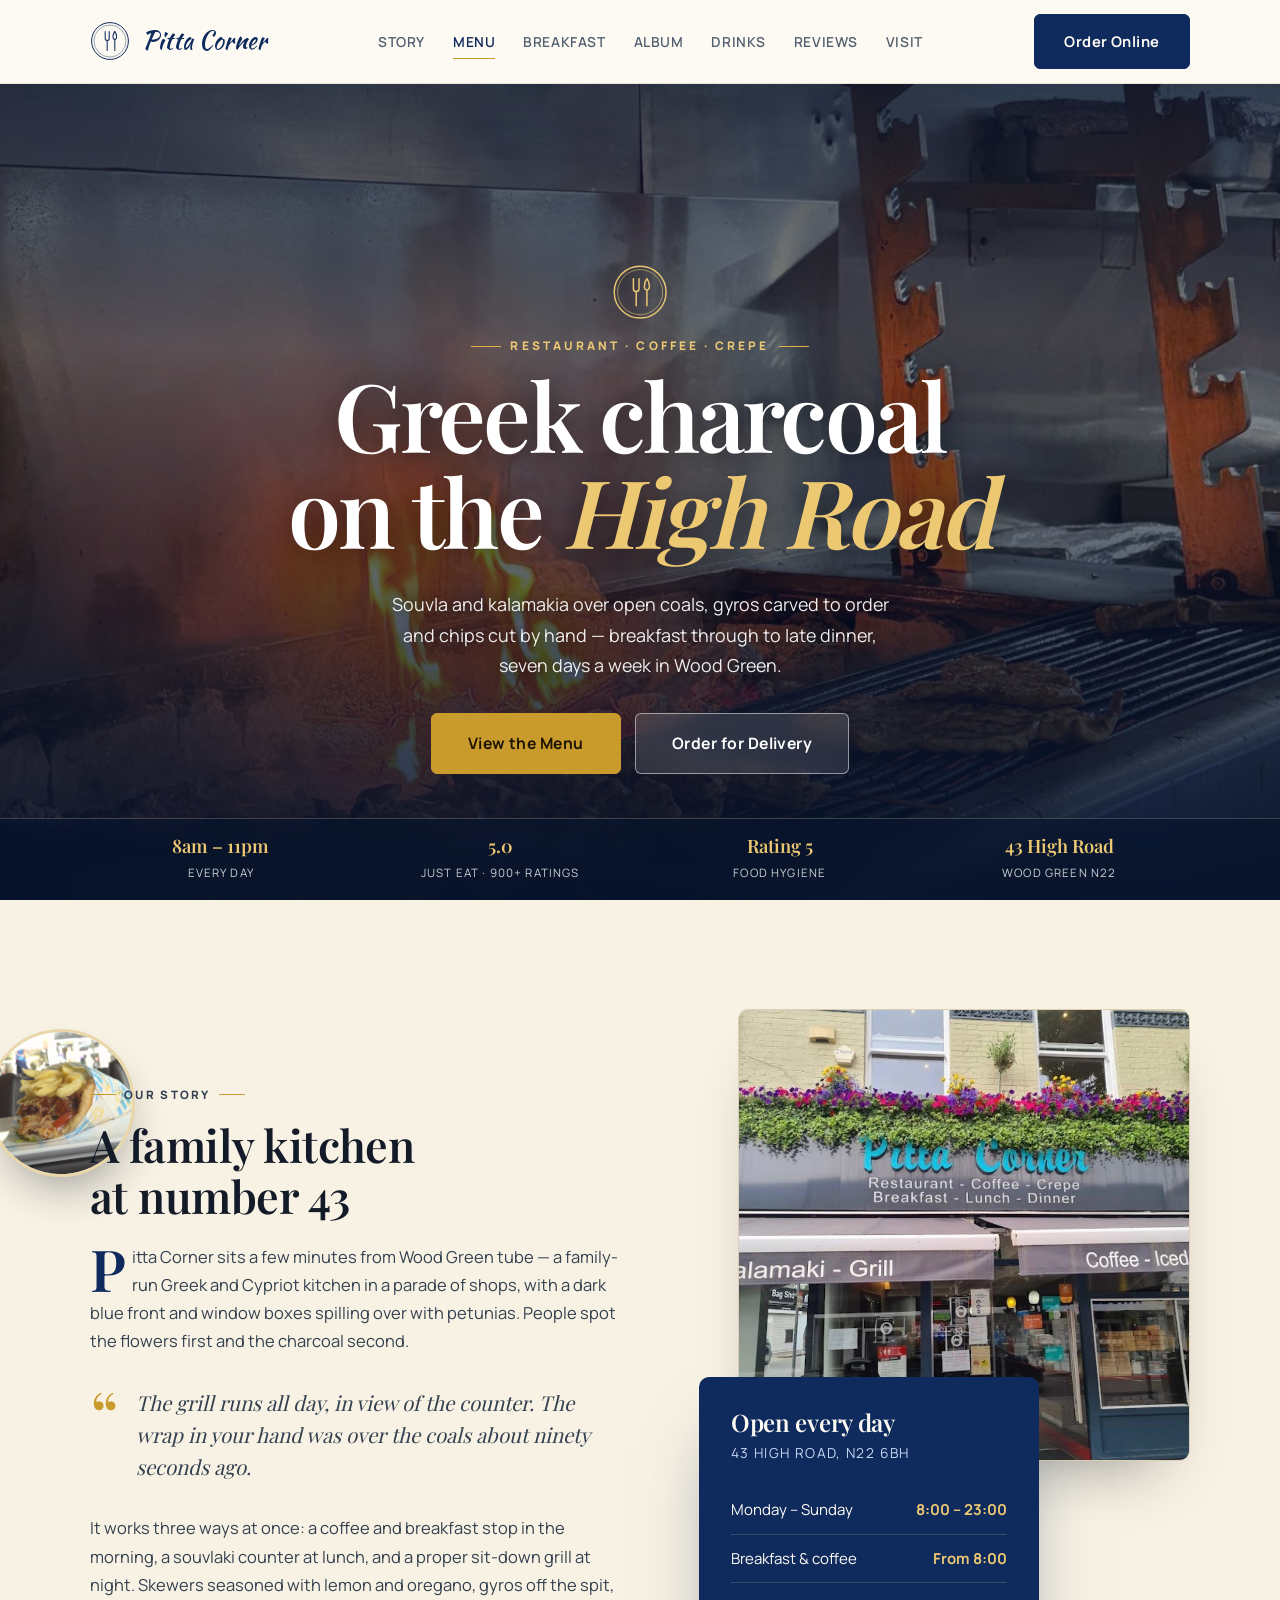
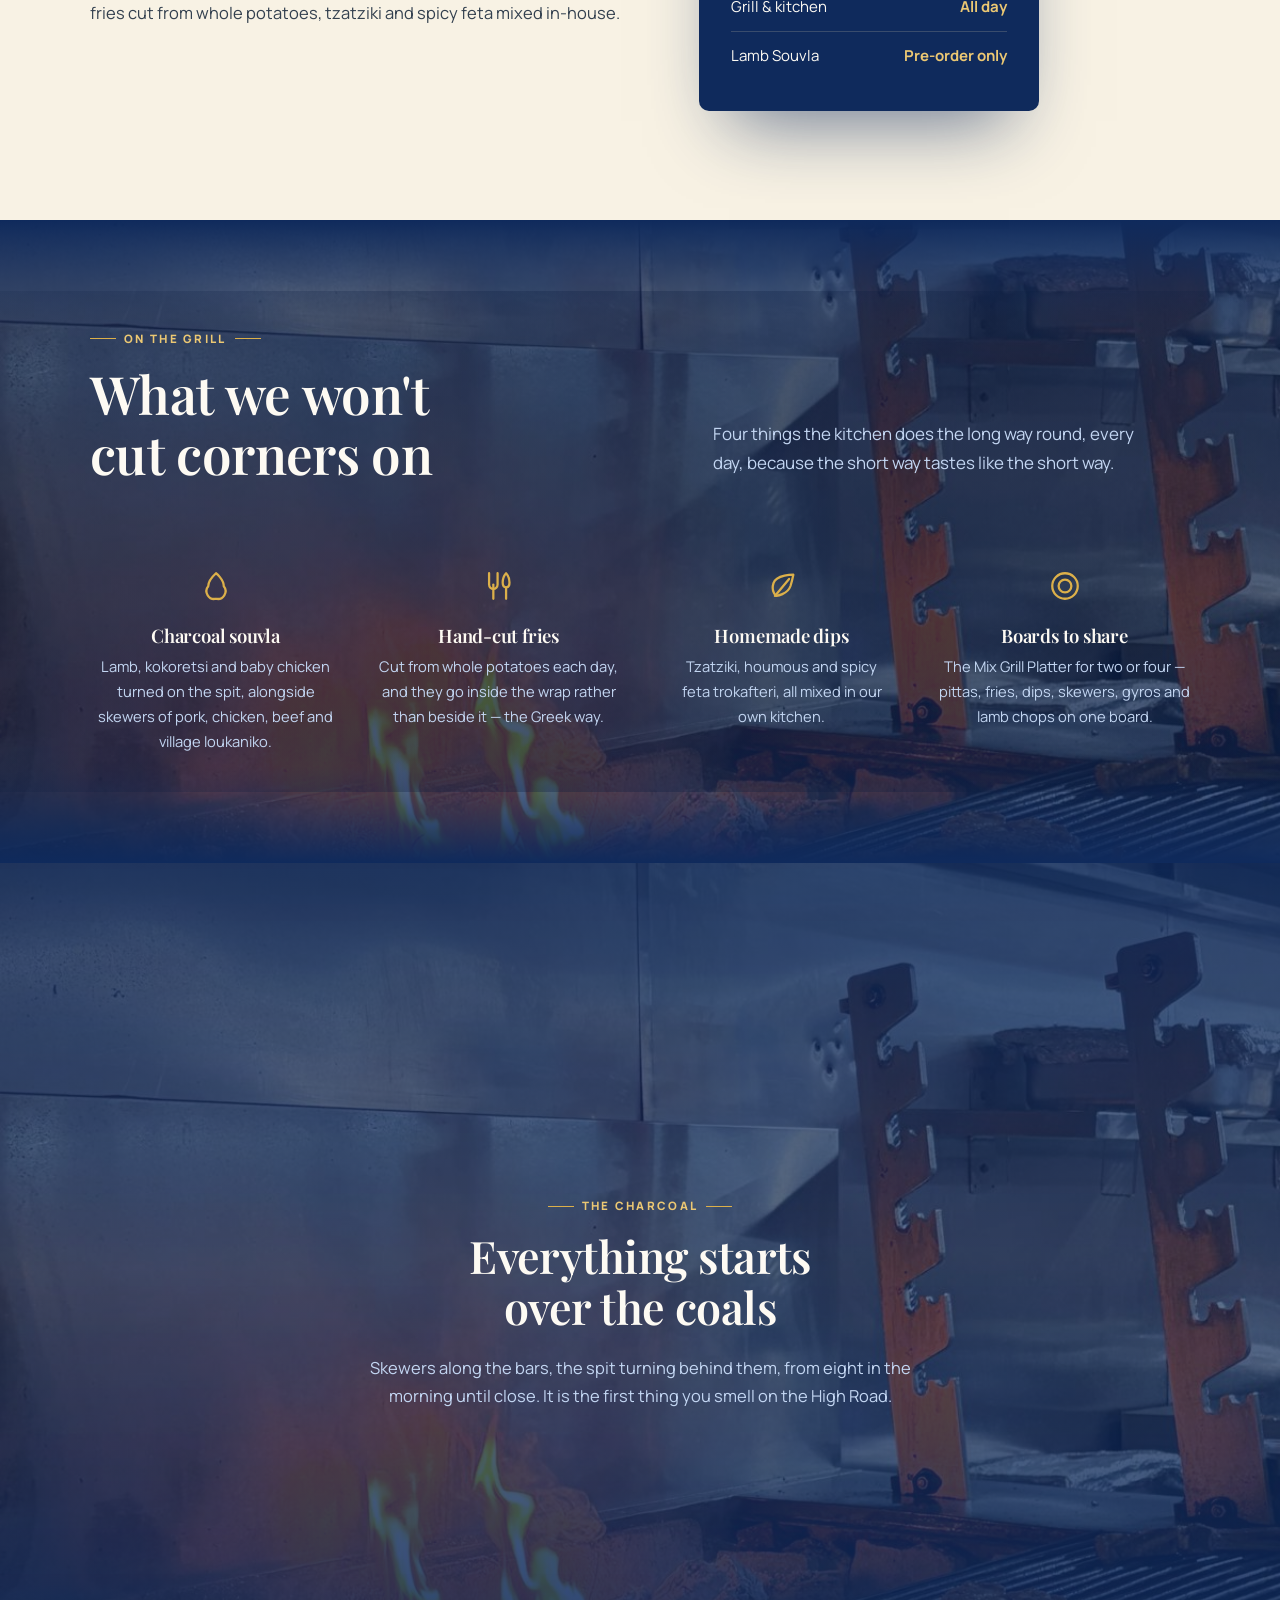
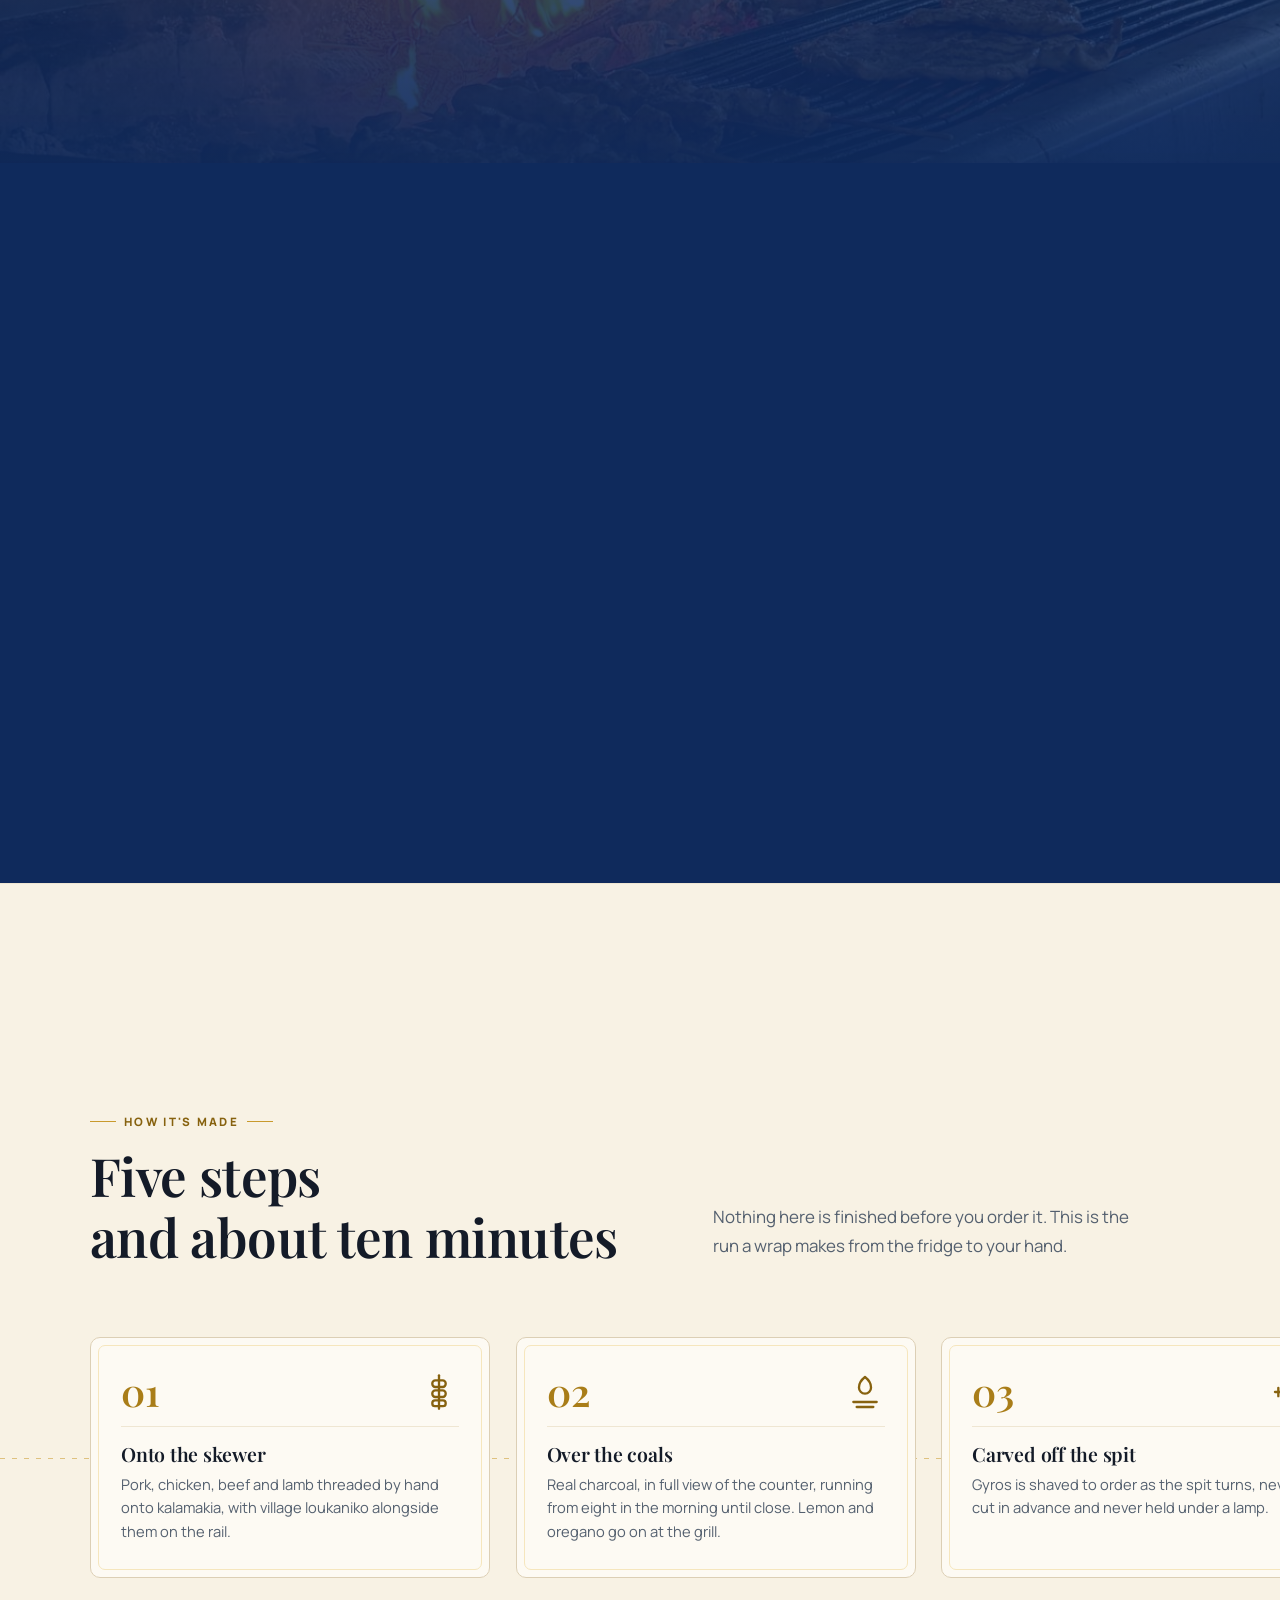
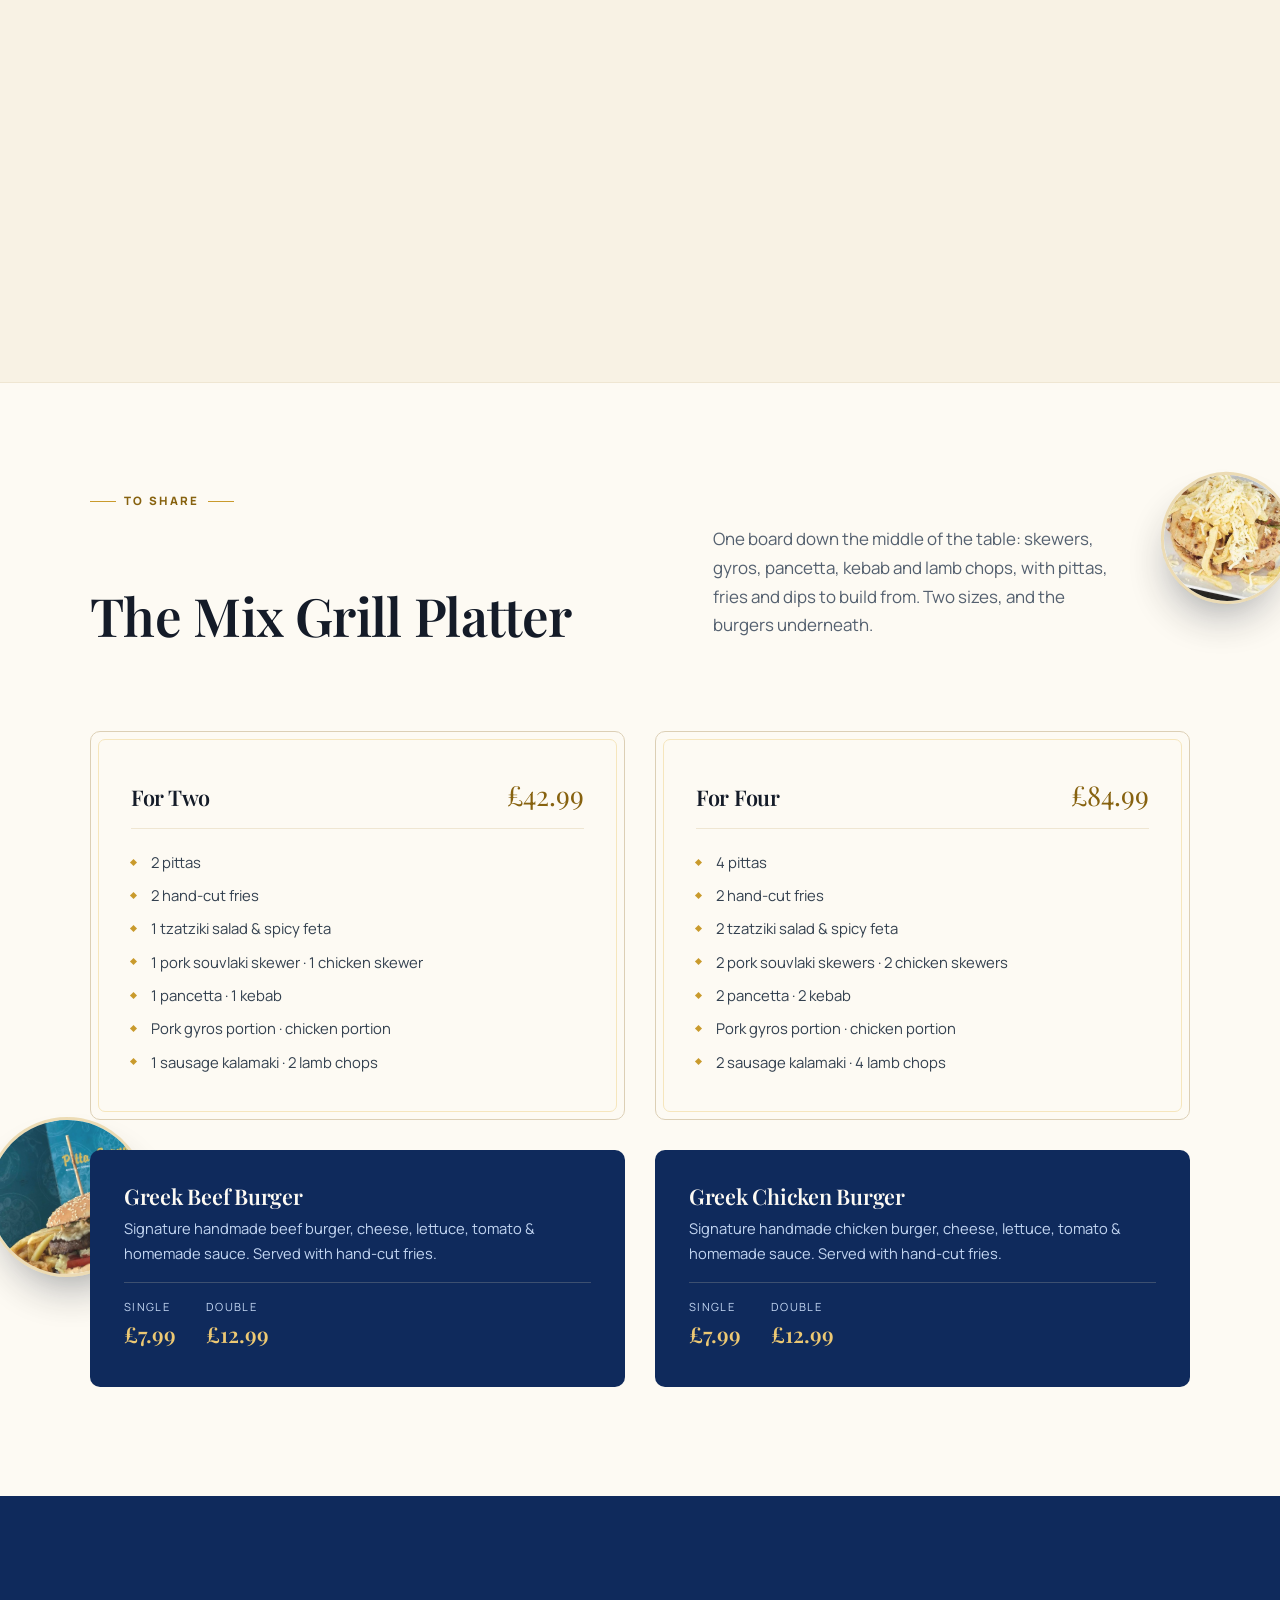
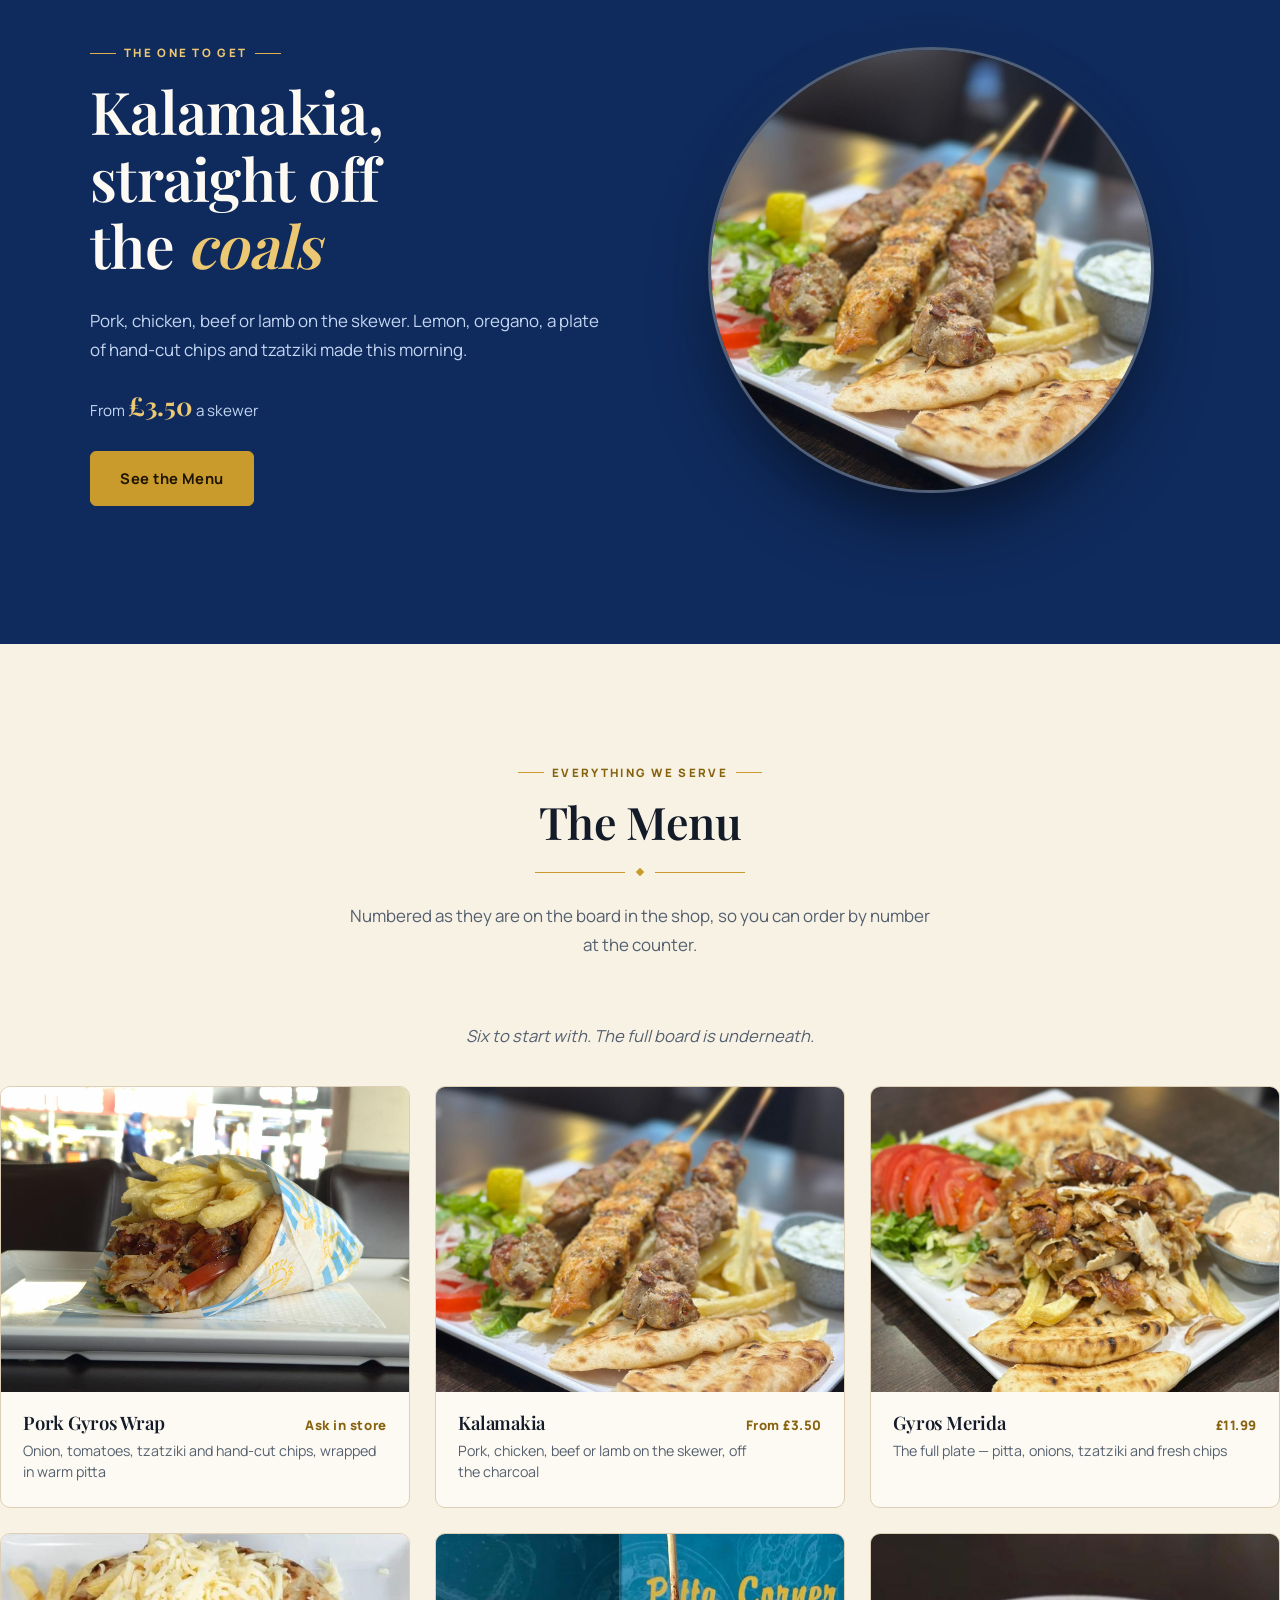
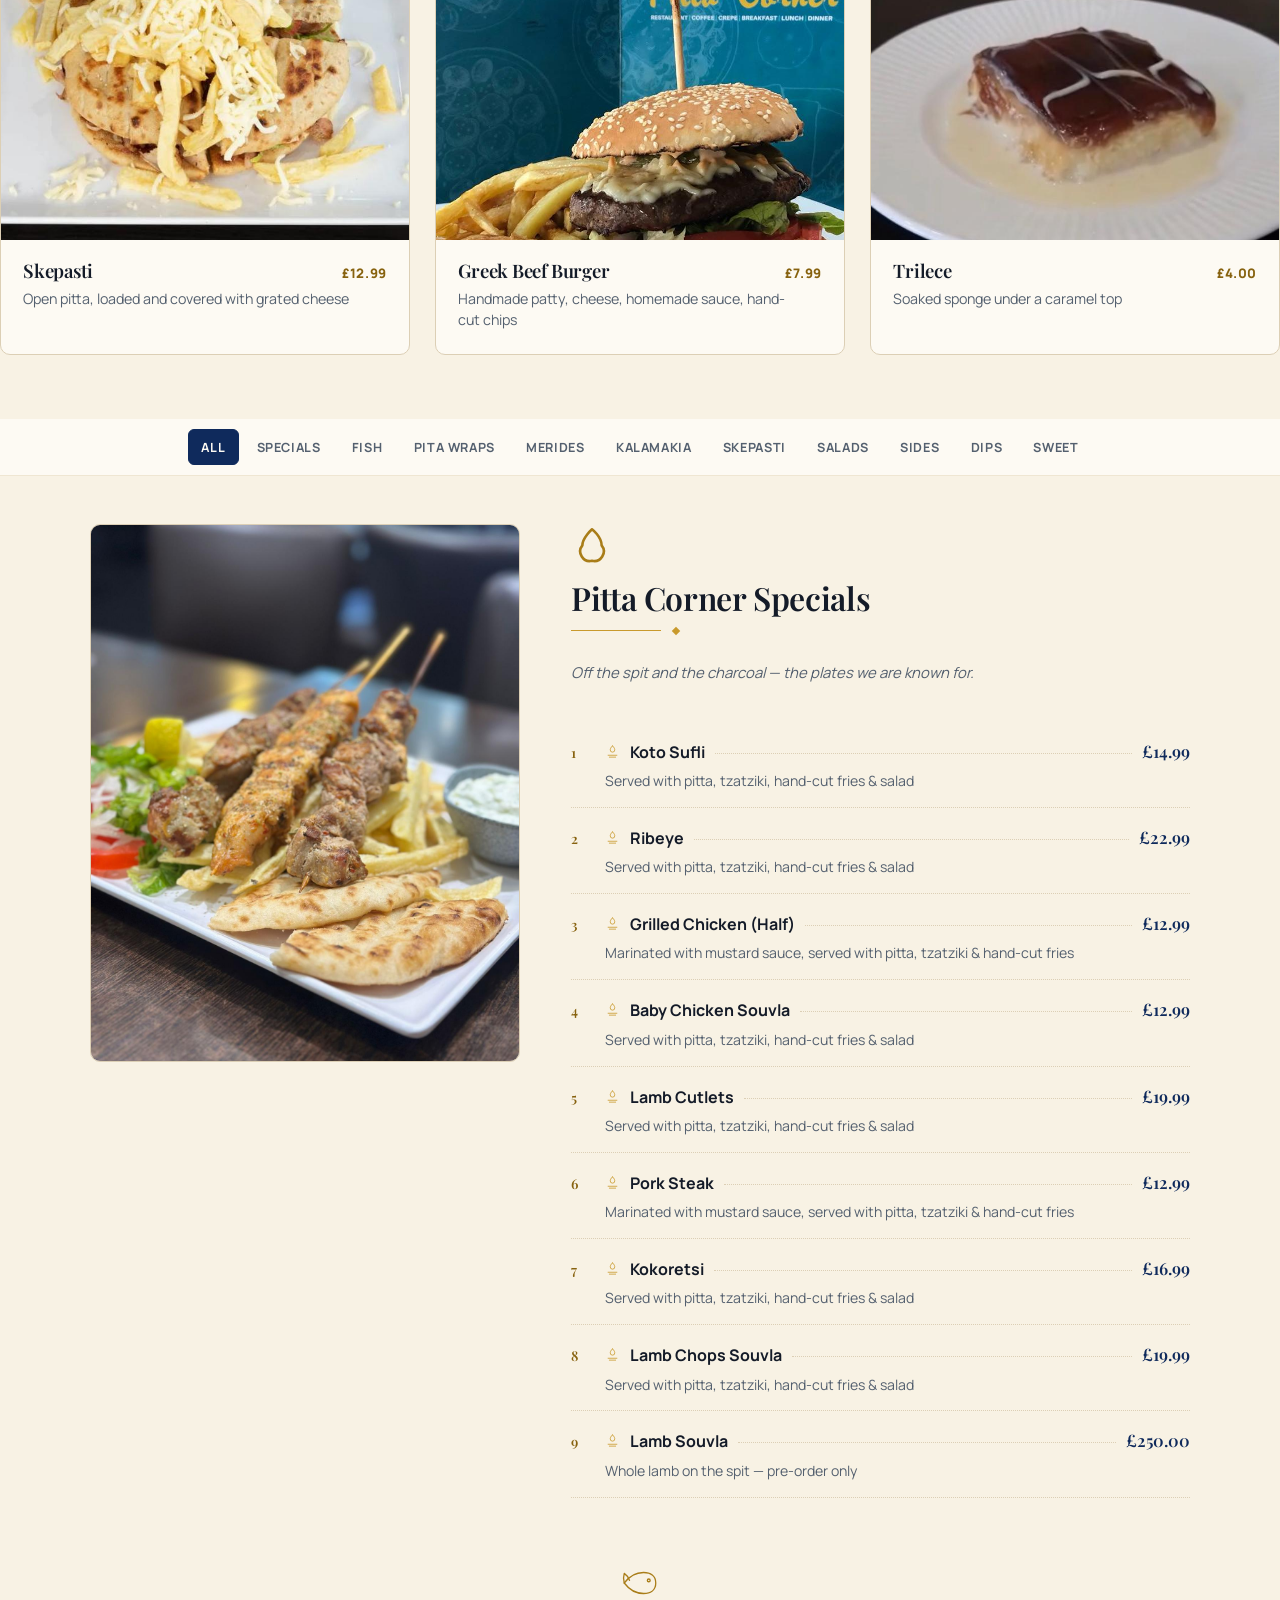
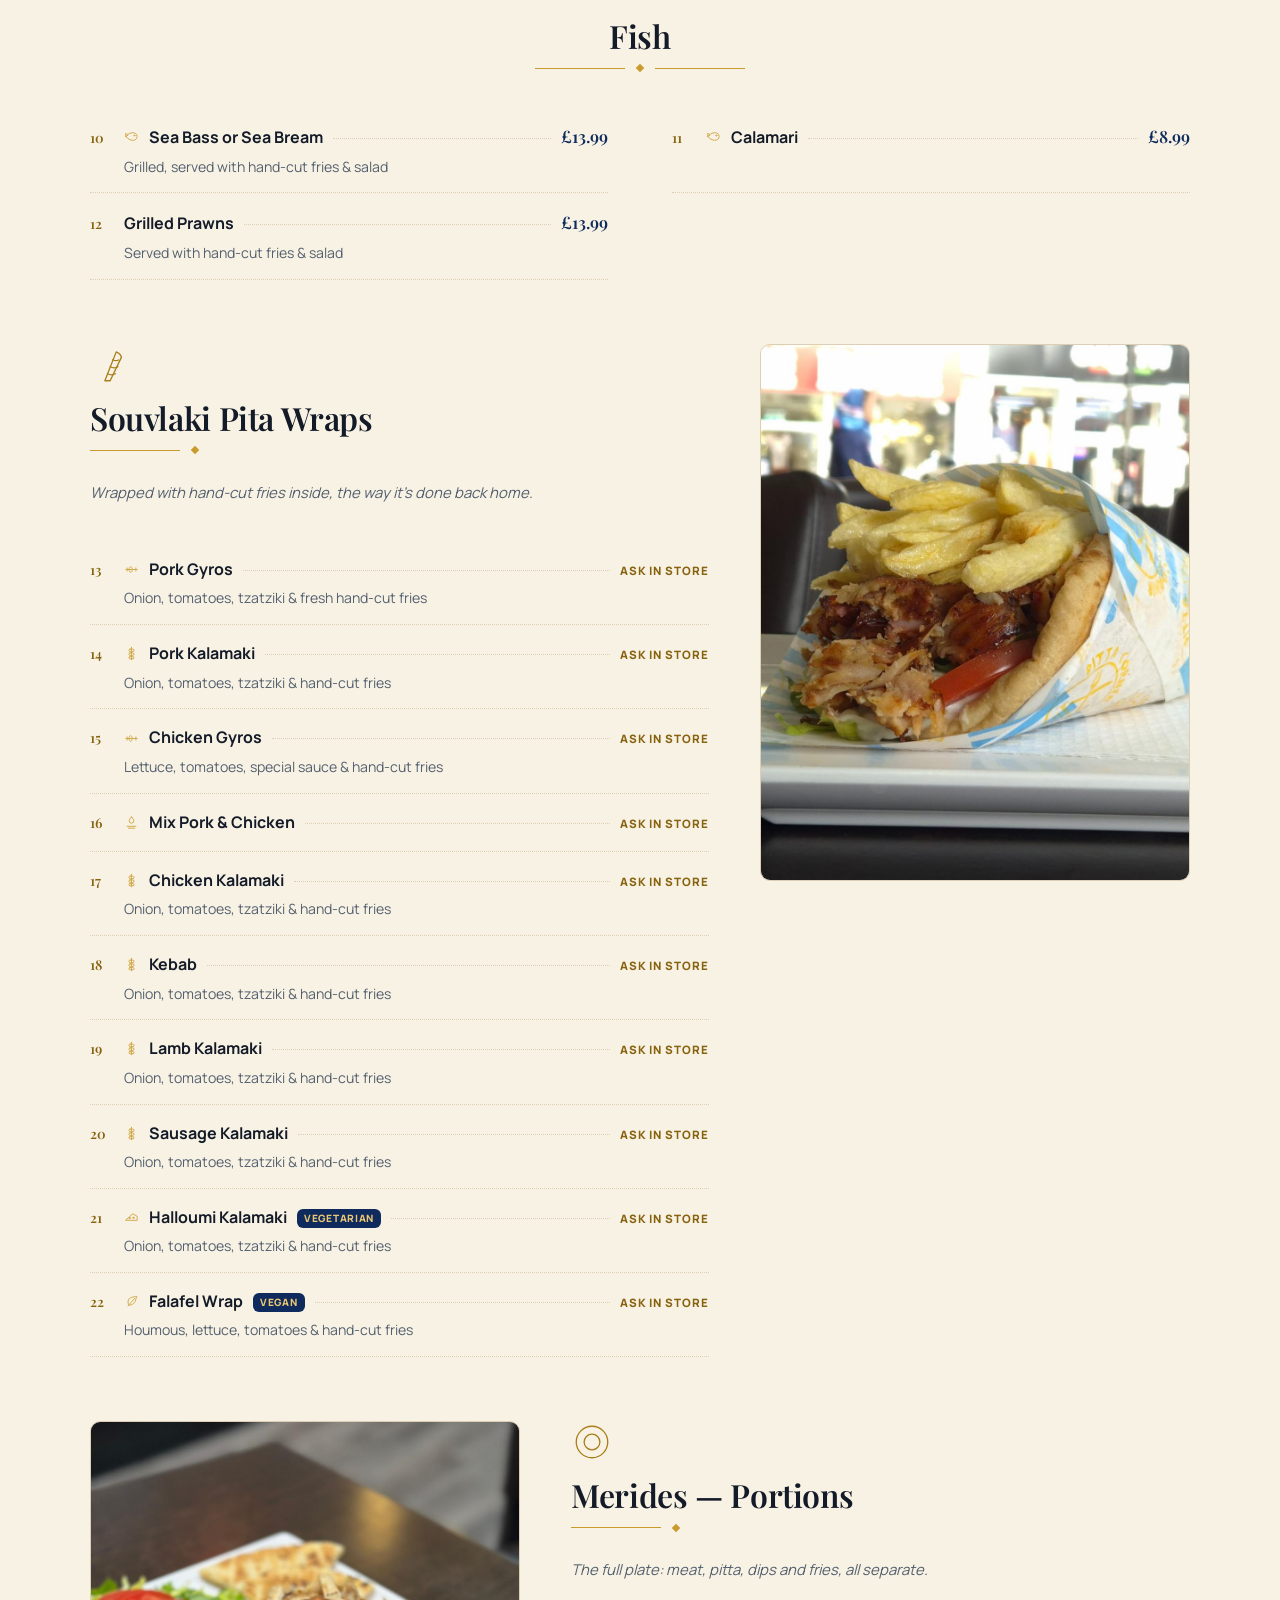
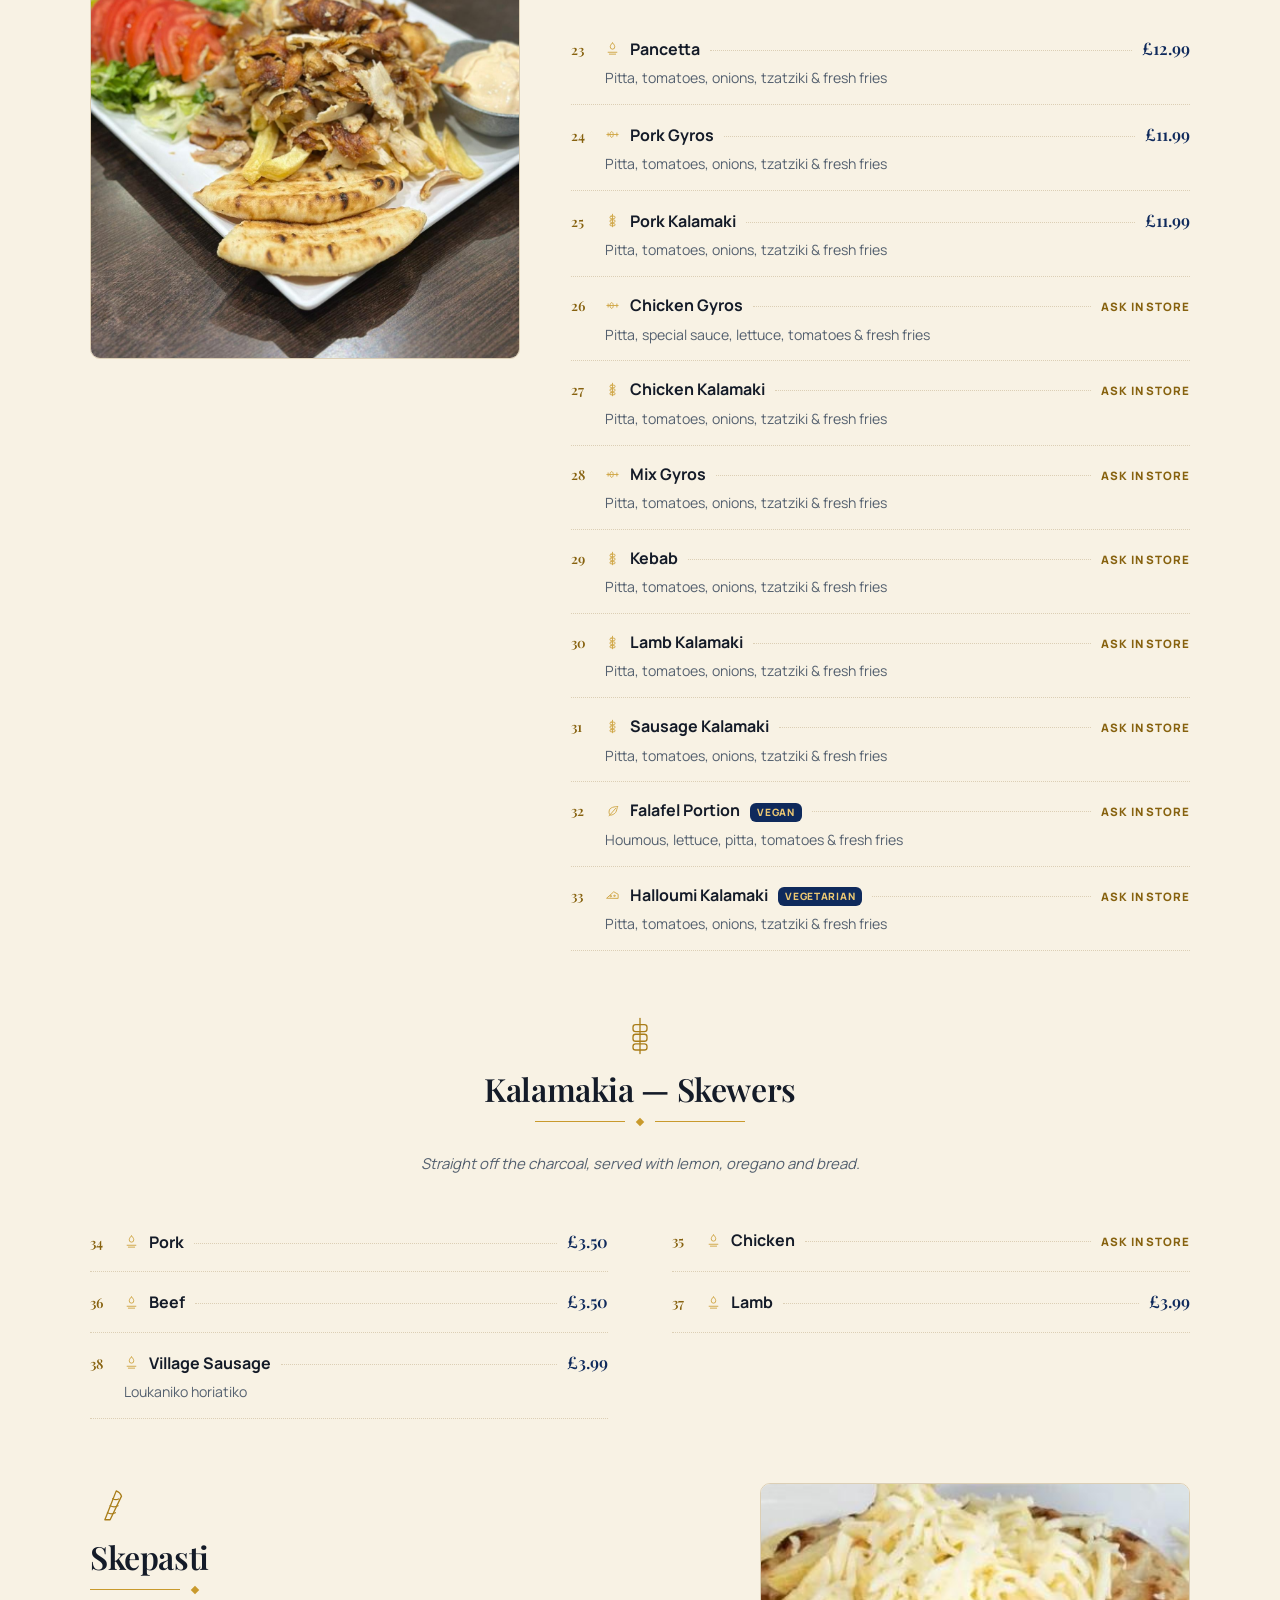
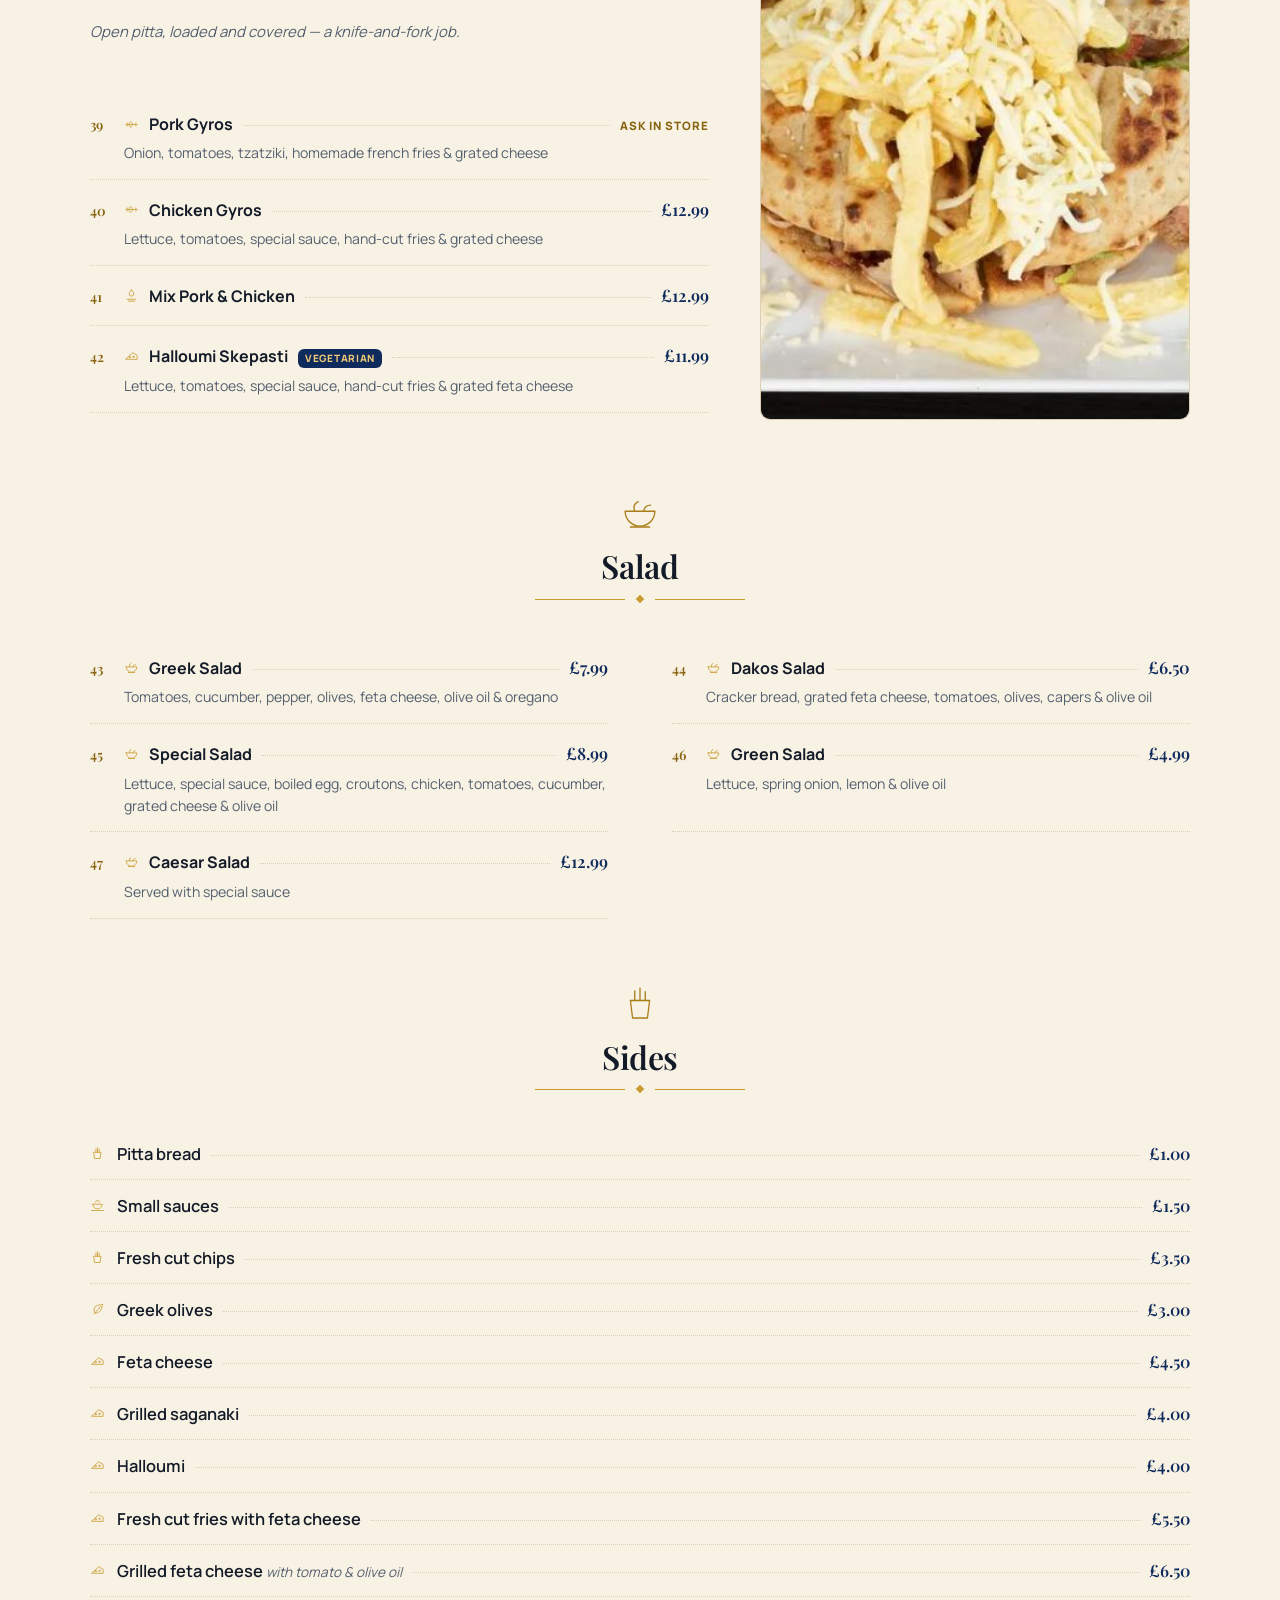
==== index.html @ 32e3f1c1 "Let the breakfast photograph read It was scrimmed at .62 with the picture itself darkened to .82, wh" ====
<!DOCTYPE html>
<html lang="en">
<head>
<meta charset="UTF-8">
<meta name="viewport" content="width=device-width, initial-scale=1.0">
<title>Pitta Corner | Greek Restaurant, Coffee &amp; Crepes — Wood Green, London</title>
<meta name="description" content="Pitta Corner, 43 High Road, Wood Green. Charcoal souvla and kalamakia, gyros wraps, skepasti, mix grill platters, Greek breakfast and crepes. Restaurant, coffee and crepes — breakfast, lunch and dinner, seven days a week.">
<meta name="theme-color" content="#0f2a5c">
<link rel="canonical" href="https://vlxner.github.io/PittaCorner/">
<meta property="og:site_name" content="Pitta Corner">
<meta property="og:title" content="Pitta Corner — Greek Restaurant, Wood Green">
<meta property="og:description" content="Charcoal souvla, gyros and platters on the High Road. Breakfast, lunch and dinner, every day.">
<meta property="og:type" content="restaurant">
<meta property="og:locale" content="en_GB">
<meta property="og:url" content="https://vlxner.github.io/PittaCorner/">
<meta property="og:image" content="https://vlxner.github.io/PittaCorner/photos/wrap.jpg">
<meta property="og:image:alt" content="A gyros wrap packed with hand-cut chips, in Pitta Corner paper">
<meta name="twitter:card" content="summary_large_image">
<meta name="twitter:image" content="https://vlxner.github.io/PittaCorner/photos/wrap.jpg">
<link rel="icon" href="data:image/svg+xml,<svg xmlns=%22http://www.w3.org/2000/svg%22 viewBox=%220 0 100 100%22><rect width=%22100%22 height=%22100%22 rx=%2216%22 fill=%22%230f2a5c%22/><text x=%2250%22 y=%2270%22 font-size=%2258%22 font-family=%22Georgia,serif%22 fill=%22%23dcb04a%22 text-anchor=%22middle%22>P</text></svg>">
<link rel="preload" href="photos/grill.jpg" as="image" fetchpriority="high">
<link rel="preload" href="fonts/manrope-latin-variable.woff2" as="font" type="font/woff2" crossorigin>
<link rel="preload" href="fonts/playfair-latin-variable.woff2" as="font" type="font/woff2" crossorigin>
<link rel="stylesheet" href="css/style.css">
</head>
<body>

<a class="skip-link" href="#main">Skip to content</a>

<svg class="sprite" aria-hidden="true" focusable="false">
  <defs>
    <!-- The circular fork-and-knife badge from the printed menus -->
    <symbol id="i-badge" viewBox="0 0 100 100">
      <circle cx="50" cy="50" r="46" fill="none" stroke="currentColor" stroke-width="2.5"/>
      <circle cx="50" cy="50" r="40" fill="none" stroke="currentColor" stroke-width="1"/>
      <path d="M38 26v18a5 5 0 0 0 10 0V26" fill="none" stroke="currentColor" stroke-width="2.6" stroke-linecap="round"/>
      <path d="M43 49v25" fill="none" stroke="currentColor" stroke-width="2.6" stroke-linecap="round"/>
      <path d="M62 26c3 4 4.5 8.5 4.5 13.5 0 4-2 6.5-4.5 6.5s-4.5-2.5-4.5-6.5c0-5 1.5-9.5 4.5-13.5Z" fill="none" stroke="currentColor" stroke-width="2.6" stroke-linejoin="round"/>
      <path d="M62 46v28" fill="none" stroke="currentColor" stroke-width="2.6" stroke-linecap="round"/>
    </symbol>
    <symbol id="i-pin" viewBox="0 0 24 24"><path d="M12 21s7-5.6 7-11a7 7 0 1 0-14 0c0 5.4 7 11 7 11Z"/><circle cx="12" cy="10" r="2.6"/></symbol>
    <symbol id="i-phone" viewBox="0 0 24 24"><path d="M5 3h3.5l1.8 4.4-2.2 1.6a12 12 0 0 0 5.9 5.9l1.6-2.2L20 14.5V18a2 2 0 0 1-2.2 2A16.5 16.5 0 0 1 3 5.2 2 2 0 0 1 5 3Z"/></symbol>
    <symbol id="i-clock" viewBox="0 0 24 24"><circle cx="12" cy="12" r="9"/><path d="M12 7v5.2l3.4 2"/></symbol>
    <symbol id="i-flame" viewBox="0 0 24 24"><path d="M12 3s5.5 4.2 5.5 9.2A5.5 5.5 0 0 1 12 21a5.5 5.5 0 0 1-5.5-8.8C6.5 8 12 3 12 3Z"/></symbol>
    <symbol id="i-knife" viewBox="0 0 24 24"><path d="M5 3v8a3 3 0 0 0 6 0V3"/><path d="M8 11v10"/><path d="M17 3c1.6 1.8 2.4 4.2 2.4 6.6 0 2-1 3.4-2.4 3.4s-2.4-1.4-2.4-3.4C14.6 7.2 15.4 4.8 17 3Z"/><path d="M17 13v8"/></symbol>
    <symbol id="i-leaf" viewBox="0 0 24 24"><path d="M20 4S8 4 6 10s2 9 2 9 8-1 10-7c1.2-4 2-8 2-8Z"/><path d="M17 7 7 19"/></symbol>
    <symbol id="i-plate" viewBox="0 0 24 24"><circle cx="12" cy="12" r="9"/><circle cx="12" cy="12" r="4.5"/></symbol>
    <symbol id="i-star" viewBox="0 0 24 24"><path d="m12 3.6 2.6 5.5 5.9.8-4.3 4.2 1 6-5.2-2.9-5.2 2.9 1-6L3.5 9.9l5.9-.8L12 3.6Z"/></symbol>
    <symbol id="d-wrap" viewBox="0 0 48 48"><path d="M17 42 30 9a10 10 0 0 1 6 6L23 42Z"/><path d="M20 34c3 1.6 6 1.6 9 0"/><path d="M23 26c3 1.6 6 1.6 9 0"/><path d="M26 18c2.4 1.3 4.6 1.4 6.6.3"/></symbol>
    <symbol id="d-skewer" viewBox="0 0 48 48"><path d="M24 4v40"/><rect x="16" y="11" width="16" height="8" rx="3"/><rect x="16" y="22" width="16" height="8" rx="3"/><rect x="16" y="33" width="16" height="7" rx="3"/></symbol>
    <symbol id="d-fish" viewBox="0 0 48 48"><path d="M6 24c6-8 14-12 22-12s14 4 14 12-6 12-14 12S12 32 6 24Z"/><path d="M6 24c-1-4-1-8 0-11 3 2 5 5 6 8"/><circle cx="34" cy="21" r="1.6"/></symbol>
    <symbol id="d-salad" viewBox="0 0 48 48"><path d="M7 22h34a17 17 0 0 1-34 0Z"/><path d="M18 22c-2-5 0-9 4-11"/><path d="M28 22c1-5 4-7 8-7"/><path d="M13 40h22"/></symbol>
    <symbol id="d-dip" viewBox="0 0 48 48"><path d="M10 20h28a14 14 0 0 1-28 0Z"/><path d="M18 14c0-3 2-5 6-5s6 2 6 5"/><path d="M6 40h36"/></symbol>
    <symbol id="d-crepe" viewBox="0 0 48 48"><path d="M8 38 24 10l16 28Z"/><path d="M15 30h18"/><circle cx="24" cy="22" r="1.6"/></symbol>
    <symbol id="d-chips" viewBox="0 0 48 48"><path d="M13 20h22l-2.5 20h-17Z"/><path d="M18 20V9M24 20V6M30 20V10"/></symbol>
    <symbol id="d-plate2" viewBox="0 0 48 48"><circle cx="24" cy="24" r="18"/><circle cx="24" cy="24" r="9"/></symbol>
    <symbol id="t-spit" viewBox="0 0 24 24"><path d="M3 12h18"/><path d="M8 12c0-2.6 1.1-4.5 2.6-4.5S13.2 9.4 13.2 12s-1.1 4.5-2.6 4.5S8 14.6 8 12Z"/><path d="M5 9.5v5M19 9.5v5"/></symbol>
    <symbol id="t-skewer" viewBox="0 0 24 24"><path d="M12 2v20"/><rect x="8" y="5" width="8" height="4" rx="1.8"/><rect x="8" y="11" width="8" height="4" rx="1.8"/><rect x="8" y="17" width="8" height="3.5" rx="1.6"/></symbol>
    <symbol id="t-grill" viewBox="0 0 24 24"><path d="M12 3s3.6 2.8 3.6 6.2A3.6 3.6 0 0 1 12 13a3.6 3.6 0 0 1-3.6-3.8C8.4 5.8 12 3 12 3Z"/><path d="M5 18h14"/><path d="M7 21h10"/></symbol>
    <symbol id="t-fish" viewBox="0 0 24 24"><path d="M3 12c3-4 7-6 11-6s7 2 7 6-3 6-7 6-8-2-11-6Z"/><path d="M3 12c-.6-2-.6-4 0-5.5 1.5 1 2.5 2.5 3 4"/><circle cx="16.5" cy="10.5" r=".9"/></symbol>
    <symbol id="t-cheese" viewBox="0 0 24 24"><path d="M3 16 14 6l7 4v6Z"/><circle cx="9" cy="13" r="1.1"/><circle cx="15" cy="12.5" r="1.1"/></symbol>
    <symbol id="t-leaf" viewBox="0 0 24 24"><path d="M20 4S9 4 7 9.5 8.6 18 8.6 18s7.4-.9 9.4-6.4C19.2 8 20 4 20 4Z"/><path d="M17 7 6.5 19"/></symbol>
    <symbol id="t-burger" viewBox="0 0 24 24"><path d="M3.5 9.5a8.5 5 0 0 1 17 0Z"/><path d="M3.5 13h17"/><path d="M4 16.5h16a3 3 0 0 1-3 3H7a3 3 0 0 1-3-3Z"/></symbol>
    <symbol id="t-crepe" viewBox="0 0 24 24"><path d="M4 19 12 5l8 14Z"/><path d="M8.5 14.5h7"/></symbol>
    <symbol id="t-sweet" viewBox="0 0 24 24"><path d="M4 17h16l-1.4 3H5.4Z"/><path d="M5 17c0-4 3.1-7 7-7s7 3 7 7"/><path d="M12 10V6.5"/></symbol>
    <symbol id="t-chips" viewBox="0 0 24 24"><path d="M6.5 10h11l-1.3 10H7.8Z"/><path d="M9.5 10V4.5M12 10V3M14.5 10V5"/></symbol>
    <symbol id="t-dip" viewBox="0 0 24 24"><path d="M4.5 10h15a7.5 7.5 0 0 1-15 0Z"/><path d="M9 6.5c0-1.5 1.3-2.5 3-2.5s3 1 3 2.5"/><path d="M2.5 20h19"/></symbol>
    <symbol id="t-salad" viewBox="0 0 24 24"><path d="M3.5 11h17a8.5 8.5 0 0 1-17 0Z"/><path d="M9 11c-1-2.5 0-4.5 2-5.5"/><path d="M14 11c.5-2.5 2-3.5 4-3.5"/><path d="M7 20h10"/></symbol>
    <symbol id="t-egg" viewBox="0 0 24 24"><path d="M12 3c3 0 5.5 4.5 5.5 8.5A5.5 5.5 0 0 1 12 17a5.5 5.5 0 0 1-5.5-5.5C6.5 7.5 9 3 12 3Z"/></symbol>
    <symbol id="t-coffee" viewBox="0 0 24 24"><path d="M4 8h13v6a5 5 0 0 1-10 0Z" /><path d="M17 9.5h2.2a2.3 2.3 0 0 1 0 4.6H17"/><path d="M4 21h14"/></symbol>
    <symbol id="t-beer" viewBox="0 0 24 24"><path d="M6 7h9v13H6Z"/><path d="M15 10h2.5a1.8 1.8 0 0 1 0 3.6H15"/><path d="M6 7c0-2 2-3.4 4.5-3.4S15 5 15 7"/></symbol>
    <symbol id="t-wine" viewBox="0 0 24 24"><path d="M7.5 3h9l-.7 6a3.9 3.9 0 0 1-7.6 0Z"/><path d="M12 13v6"/><path d="M8.5 20h7"/></symbol>
    <symbol id="t-soft" viewBox="0 0 24 24"><path d="M10 2h4v2.4l1.6 2.4A4 4 0 0 1 16.2 9v10a2 2 0 0 1-2 2H9.8a2 2 0 0 1-2-2V9a4 4 0 0 1 .6-2.2L10 4.4Z"/><path d="M8 12h8"/></symbol>
    <symbol id="t-soup" viewBox="0 0 24 24"><path d="M3.5 11h17a8.5 8.5 0 0 1-17 0Z"/><path d="M9 7.5c0-1.2 1-1.6 1-2.8M13 7.5c0-1.2 1-1.6 1-2.8"/><path d="M5 20h14"/></symbol>
    <symbol id="i-arrow" viewBox="0 0 24 24"><path d="M5 12h13"/><path d="m12.5 6 6 6-6 6"/></symbol>
    <symbol id="i-info" viewBox="0 0 24 24"><circle cx="12" cy="12" r="9"/><path d="M12 11v5.5"/><path d="M12 7.6v.1"/></symbol>
  </defs>
</svg>

<header class="nav" id="top">
  <div class="shell nav-inner">
    <a href="#top" class="brand" aria-label="Pitta Corner, home">
      <svg class="brand-badge" aria-hidden="true"><use href="#i-badge"/></svg>
      <span class="brand-name">Pitta Corner</span>
    </a>
    <nav class="nav-links" id="nav-links" aria-label="Main">
      <a href="#story">Story</a>
      <a href="#menu">Menu</a>
      <a href="#breakfast">Breakfast</a>
      <a href="#album">Album</a>
      <a href="#drinks">Drinks</a>
      <a href="#reviews">Reviews</a>
      <a href="#visit">Visit</a>
    </nav>
    <div class="nav-cta">
      <a href="#order" class="btn btn-primary">Order Online</a>
      <button class="burger" id="burger" aria-label="Open menu" aria-expanded="false" aria-controls="nav-links">
        <span></span><span></span><span></span>
      </button>
    </div>
  </div>
</header>

<main id="main">

  <!-- ══════════ HERO ══════════ -->
  <section class="hero">
    <div class="hero-media">
      <img src="photos/grill.jpg" alt="" width="1200" height="1600" fetchpriority="high" decoding="async">
    </div>
    <div class="hero-inner shell">
      <svg class="hero-badge" aria-hidden="true"><use href="#i-badge"/></svg>
      <p class="hero-kicker">Restaurant · Coffee · Crepe</p>
      <h1>Greek charcoal<br>on the <em>High Road</em></h1>
      <p class="hero-lead">
        Souvla and kalamakia over open coals, gyros carved to order and chips cut
        by hand — breakfast through to late dinner, seven days a week in Wood Green.
      </p>
      <div class="hero-actions">
        <a href="#menu" class="btn btn-gold btn-lg">View the Menu</a>
        <a href="#order" class="btn btn-glass btn-lg">Order for Delivery</a>
      </div>
    </div>
    <div class="hero-strip">
      <div class="shell hero-strip-in">
        <div><strong>8am – 11pm</strong><span>Every day</span></div>
        <div><strong>5.0</strong><span>Just Eat · 900+ ratings</span></div>
        <div><strong>Rating 5</strong><span>Food hygiene</span></div>
        <div><strong>43 High Road</strong><span>Wood Green N22</span></div>
      </div>
    </div>
  </section>

  <!-- ══════════ STORY ══════════ -->
  <section class="section tint" id="story">
    <div class="floaters" aria-hidden="true">
          <span class="floater l" style="--t:14%;--sz:148px;--rot:-9deg;--spd:1.5"><img src="photos/wrap.jpg" alt="" width="400" height="400" loading="lazy" decoding="async"></span>
        </div>
    <div class="shell story-grid">
      <div class="story-copy">
        <p class="eyebrow reveal">Our Story</p>
        <h2 class="reveal" data-delay="1">A family kitchen<br>at number 43</h2>
        <p class="drop reveal" data-delay="2">
          Pitta Corner sits a few minutes from Wood Green tube — a family-run Greek
          and Cypriot kitchen in a parade of shops, with a dark blue front and window
          boxes spilling over with petunias. People spot the flowers first and the
          charcoal second.
        </p>
        <p class="pull reveal" data-delay="3">
          The grill runs all day, in view of the counter. The wrap in your hand was
          over the coals about ninety seconds ago.
        </p>
        <p class="reveal" data-delay="4">
          It works three ways at once: a coffee and breakfast stop in the morning, a
          souvlaki counter at lunch, and a proper sit-down grill at night. Skewers
          seasoned with lemon and oregano, gyros off the spit, fries cut from whole
          potatoes, tzatziki and spicy feta mixed in-house.
        </p>
      </div>

      <div class="story-stack">
        <figure class="story-photo">
          <img src="photos/shopfront.jpg" alt="The Pitta Corner shopfront on the High Road, window boxes in flower"
               width="1206" height="869" loading="lazy" decoding="async">
        </figure>
        <aside class="card-blue">
          <h3>Open every day</h3>
          <p class="sub">43 High Road, N22 6BH</p>
          <ul class="hours">
            <li><span>Monday – Sunday</span><b>8:00 – 23:00</b></li>
            <li><span>Breakfast &amp; coffee</span><b>From 8:00</b></li>
            <li><span>Grill &amp; kitchen</span><b>All day</b></li>
            <li><span>Lamb Souvla</span><b>Pre-order only</b></li>
          </ul>
        </aside>
      </div>
    </div>
  </section>

  <!-- ══════════ PILLARS ══════════ -->
  <section class="section on-blue has-bg bg-grill" style="--scrim:.50;--bg-sat:1.14">
    <div class="shell">
      <div class="section-head head-split">
        <p class="eyebrow">On The Grill</p>
        <h2>What we won't<br>cut corners on</h2>
        <p class="lead">Four things the kitchen does the long way round, every
           day, because the short way tastes like the short way.</p>
        <div class="rule"><i></i></div>
      </div>
      <div class="pillars stagger">
        <article class="pillar">
          <svg class="ico" aria-hidden="true"><use href="#i-flame"/></svg>
          <h3>Charcoal souvla</h3>
          <p>Lamb, kokoretsi and baby chicken turned on the spit, alongside skewers of pork, chicken, beef and village loukaniko.</p>
        </article>
        <article class="pillar">
          <svg class="ico" aria-hidden="true"><use href="#i-knife"/></svg>
          <h3>Hand-cut fries</h3>
          <p>Cut from whole potatoes each day, and they go inside the wrap rather than beside it — the Greek way.</p>
        </article>
        <article class="pillar">
          <svg class="ico" aria-hidden="true"><use href="#i-leaf"/></svg>
          <h3>Homemade dips</h3>
          <p>Tzatziki, houmous and spicy feta trokafteri, all mixed in our own kitchen.</p>
        </article>
        <article class="pillar">
          <svg class="ico" aria-hidden="true"><use href="#i-plate"/></svg>
          <h3>Boards to share</h3>
          <p>The Mix Grill Platter for two or four — pittas, fries, dips, skewers, gyros and lamb chops on one board.</p>
        </article>
      </div>
    </div>
  </section>


  <!-- ══════════ STICKY PHOTO BAND ══════════ -->
  <section class="band" aria-labelledby="band-h">
    <div class="band-media">
      <img src="photos/grill.jpg" alt="Skewers over the open charcoal grill at Pitta Corner"
           width="1600" height="1200" loading="lazy" decoding="async">
      <div class="embers" aria-hidden="true">
        <span style="--x:7%;--d:0%;--s:4px;--sway:26px"></span>
        <span style="--x:13%;--d:11%;--s:3px;--sway:-18px"></span>
        <span style="--x:21%;--d:4%;--s:5px;--sway:34px"></span>
        <span style="--x:28%;--d:17%;--s:3px;--sway:-12px"></span>
        <span style="--x:35%;--d:7%;--s:4px;--sway:22px"></span>
        <span style="--x:42%;--d:14%;--s:3px;--sway:-28px"></span>
        <span style="--x:49%;--d:2%;--s:5px;--sway:16px"></span>
        <span style="--x:56%;--d:19%;--s:3px;--sway:-22px"></span>
        <span style="--x:63%;--d:9%;--s:4px;--sway:30px"></span>
        <span style="--x:70%;--d:15%;--s:3px;--sway:-16px"></span>
        <span style="--x:77%;--d:5%;--s:5px;--sway:24px"></span>
        <span style="--x:84%;--d:12%;--s:3px;--sway:-30px"></span>
        <span style="--x:91%;--d:20%;--s:4px;--sway:14px"></span>
        <span style="--x:17%;--d:22%;--s:3px;--sway:-24px"></span>
        <span style="--x:59%;--d:21%;--s:4px;--sway:20px"></span>
        <span style="--x:88%;--d:8%;--s:3px;--sway:-14px"></span>
      </div>
    </div>
    <div class="band-copy">
      <p class="eyebrow">The Charcoal</p>
      <h2 id="band-h">Everything starts<br>over the coals</h2>
      <p>Skewers along the bars, the spit turning behind them, from eight in the
         morning until close. It is the first thing you smell on the High Road.</p>
    </div>
  </section>

  <!-- ══════════ HOW IT'S MADE ══════════ -->
  <section class="process" aria-labelledby="proc-h">
    <div class="proc-pin">
      <div class="shell">
        <div class="proc-head section-head head-split">
          <p class="eyebrow">How It's Made</p>
          <h2 id="proc-h">Five steps<br>and about ten minutes</h2>
          <p class="lead">Nothing here is finished before you order it. This is the
             run a wrap makes from the fridge to your hand.</p>
          <div class="rule"><i></i></div>
        </div>
      </div>

      <div class="proc-track">
        <article class="step" style="--i:0">
          <div class="step-top"><span class="step-no" aria-hidden="true">01</span><svg class="step-ico" aria-hidden="true"><use href="#t-skewer"/></svg></div>
          <h3>Onto the skewer</h3>
          <p>Pork, chicken, beef and lamb threaded by hand onto kalamakia, with
             village loukaniko alongside them on the rail.</p>
        </article>
        <article class="step" style="--i:1">
          <div class="step-top"><span class="step-no" aria-hidden="true">02</span><svg class="step-ico" aria-hidden="true"><use href="#t-grill"/></svg></div>
          <h3>Over the coals</h3>
          <p>Real charcoal, in full view of the counter, running from eight in
             the morning until close. Lemon and oregano go on at the grill.</p>
        </article>
        <article class="step" style="--i:2">
          <div class="step-top"><span class="step-no" aria-hidden="true">03</span><svg class="step-ico" aria-hidden="true"><use href="#t-spit"/></svg></div>
          <h3>Carved off the spit</h3>
          <p>Gyros is shaved to order as the spit turns, never cut in advance and
             never held under a lamp.</p>
        </article>
        <article class="step" style="--i:3">
          <div class="step-top"><span class="step-no" aria-hidden="true">04</span><svg class="step-ico" aria-hidden="true"><use href="#t-chips"/></svg></div>
          <h3>Chips cut that day</h3>
          <p>Whole potatoes cut in the shop each morning, fried fresh, and they
             go <em>inside</em> the wrap rather than in a bag beside it.</p>
        </article>
        <article class="step" style="--i:4">
          <div class="step-top"><span class="step-no" aria-hidden="true">05</span><svg class="step-ico" aria-hidden="true"><use href="#d-wrap"/></svg></div>
          <h3>Wrapped and handed over</h3>
          <p>Warm pitta, tzatziki or the special sauce, onion and tomato, folded
             tight in paper. About ninety seconds off the coals.</p>
        </article>
      </div>

      <div class="proc-dots" aria-hidden="true">
        <i style="--i:0"></i><i style="--i:1"></i><i style="--i:2"></i>
        <i style="--i:3"></i><i style="--i:4"></i>
      </div>
    </div>
  </section>

  <!-- ══════════ PLATTERS & BURGERS ══════════ -->
  <section class="section" id="specials">
    <div class="floaters" aria-hidden="true">
          <span class="floater r" style="--t:8%;--sz:132px;--rot:12deg;--spd:-1.4"><img src="photos/skepasti.jpg" alt="" width="400" height="400" loading="lazy" decoding="async"></span>
          <span class="floater l" style="--t:66%;--sz:160px;--rot:-11deg;--spd:1.2"><img src="photos/burger.jpg" alt="" width="400" height="400" loading="lazy" decoding="async"></span>
        </div>
    <div class="shell">
      <div class="section-head head-split">
        <p class="eyebrow">To Share</p>
        <h2>The Mix Grill Platter</h2>
        <p class="lead">One board down the middle of the table: skewers, gyros,
           pancetta, kebab and lamb chops, with pittas, fries and dips to build
           from. Two sizes, and the burgers underneath.</p>
        <div class="rule"><i></i></div>
      </div>

      <div class="platter stagger">
        <article class="platter-card">
          <div class="platter-head"><h3>For Two</h3><span class="platter-price">£42.99</span></div>
          <ul>
            <li>2 pittas</li><li>2 hand-cut fries</li>
            <li>1 tzatziki salad &amp; spicy feta</li>
            <li>1 pork souvlaki skewer · 1 chicken skewer</li>
            <li>1 pancetta · 1 kebab</li>
            <li>Pork gyros portion · chicken portion</li>
            <li>1 sausage kalamaki · 2 lamb chops</li>
          </ul>
        </article>
        <article class="platter-card">
          <div class="platter-head"><h3>For Four</h3><span class="platter-price">£84.99</span></div>
          <ul>
            <li>4 pittas</li><li>2 hand-cut fries</li>
            <li>2 tzatziki salad &amp; spicy feta</li>
            <li>2 pork souvlaki skewers · 2 chicken skewers</li>
            <li>2 pancetta · 2 kebab</li>
            <li>Pork gyros portion · chicken portion</li>
            <li>2 sausage kalamaki · 4 lamb chops</li>
          </ul>
        </article>
      </div>

      <div class="burgers stagger">
        <article class="burger-card">
          <h3>Greek Beef Burger</h3>
          <p>Signature handmade beef burger, cheese, lettuce, tomato &amp; homemade sauce. Served with hand-cut fries.</p>
          <div class="burger-prices">
            <div><span>Single</span><b>£7.99</b></div>
            <div><span>Double</span><b>£12.99</b></div>
          </div>
        </article>
        <article class="burger-card">
          <h3>Greek Chicken Burger</h3>
          <p>Signature handmade chicken burger, cheese, lettuce, tomato &amp; homemade sauce. Served with hand-cut fries.</p>
          <div class="burger-prices">
            <div><span>Single</span><b>£7.99</b></div>
            <div><span>Double</span><b>£12.99</b></div>
          </div>
        </article>
      </div>
    </div>
  </section>


  <!-- ══════════ SIGNATURE ══════════ -->
  <section class="signature" id="signature" aria-labelledby="sig-h">
    <div class="shell sig-in">
      <div class="sig-copy">
        <p class="eyebrow">The One To Get</p>
        <h2 id="sig-h">Kalamakia,<br>straight off<br>the <em>coals</em></h2>
        <p class="lead">Pork, chicken, beef or lamb on the skewer. Lemon, oregano,
           a plate of hand-cut chips and tzatziki made this morning.</p>
        <p class="sig-price-tag">From <strong>£3.50</strong> a skewer</p>
        <a href="#menu" class="btn btn-gold">See the Menu</a>
      </div>

      <div class="sig-stage" aria-hidden="true">
        <div class="sig-glow"></div>
        <div class="sig-plate">
          <img src="photos/kalamakia.jpg" alt="" width="1200" height="1600"
               loading="lazy" decoding="async">
        </div>
        <div class="seasoning">
          <span class="grain" style="--x:8%;--d:0%;--r:18deg;--s:3px"></span>
          <span class="grain" style="--x:14%;--d:9%;--r:-24deg;--s:2px"></span>
          <span class="grain" style="--x:21%;--d:4%;--r:40deg;--s:4px"></span>
          <span class="grain" style="--x:27%;--d:16%;--r:-12deg;--s:2px"></span>
          <span class="grain" style="--x:33%;--d:3%;--r:28deg;--s:3px"></span>
          <span class="grain" style="--x:39%;--d:22%;--r:-38deg;--s:3px"></span>
          <span class="grain" style="--x:45%;--d:6%;--r:14deg;--s:2px"></span>
          <span class="grain" style="--x:51%;--d:13%;--r:-20deg;--s:4px"></span>
          <span class="grain" style="--x:57%;--d:1%;--r:34deg;--s:3px"></span>
          <span class="grain" style="--x:63%;--d:19%;--r:-16deg;--s:2px"></span>
          <span class="grain" style="--x:69%;--d:10%;--r:22deg;--s:3px"></span>
          <span class="grain" style="--x:75%;--d:6%;--r:-30deg;--s:4px"></span>
          <span class="grain" style="--x:81%;--d:14%;--r:10deg;--s:2px"></span>
          <span class="grain" style="--x:87%;--d:8%;--r:-26deg;--s:3px"></span>
          <span class="grain" style="--x:92%;--d:17%;--r:36deg;--s:2px"></span>
          <span class="grain" style="--x:18%;--d:25%;--r:-8deg;--s:3px"></span>
          <span class="grain" style="--x:48%;--d:23%;--r:26deg;--s:2px"></span>
          <span class="grain" style="--x:78%;--d:26%;--r:-34deg;--s:3px"></span>
        </div>
        <span class="steam s1"></span><span class="steam s2"></span><span class="steam s3"></span>
      </div>
    </div>
  </section>

  <!-- ══════════ MENU ══════════ -->
  <section class="section tint" id="menu">
    <div class="shell">
      <div class="section-head">
        <p class="eyebrow reveal">Everything We Serve</p>
        <h2 class="reveal" data-delay="1">The Menu</h2>
        <div class="rule reveal" data-delay="2"><i></i></div>
        <p class="lead reveal" data-delay="3" style="margin-inline:auto">
          Numbered as they are on the board in the shop, so you can order by number
          at the counter.
        </p>
      </div>
    </div>


      <div class="featured">
        <p class="featured-lead">Six to start with. The full board is underneath.</p>
        <div class="fd-grid stagger">
        <article class="fd">
          <div class="fd-img"><img src="photos/wrap.jpg" alt="A chicken gyros wrap packed with hand-cut chips" width="800" height="600" loading="lazy" decoding="async"></div>
          <div class="fd-body">
            <h3>Pork Gyros Wrap<span class="fd-price">Ask in store</span></h3>
            <p>Onion, tomatoes, tzatziki and hand-cut chips, wrapped in warm pitta</p>
          </div>
        </article>
        <article class="fd">
          <div class="fd-img"><img src="photos/kalamakia.jpg" alt="A plate of mixed kalamakia with salad, chips and tzatziki" width="800" height="600" loading="lazy" decoding="async"></div>
          <div class="fd-body">
            <h3>Kalamakia<span class="fd-price">From £3.50</span></h3>
            <p>Pork, chicken, beef or lamb on the skewer, off the charcoal</p>
          </div>
        </article>
        <article class="fd">
          <div class="fd-img"><img src="photos/merida.jpg" alt="A gyros portion with chips, salad and pitta" width="800" height="600" loading="lazy" decoding="async"></div>
          <div class="fd-body">
            <h3>Gyros Merida<span class="fd-price">£11.99</span></h3>
            <p>The full plate — pitta, onions, tzatziki and fresh chips</p>
          </div>
        </article>
        <article class="fd">
          <div class="fd-img"><img src="photos/skepasti.jpg" alt="Skepasti with chips and grated cheese" width="800" height="600" loading="lazy" decoding="async"></div>
          <div class="fd-body">
            <h3>Skepasti<span class="fd-price">£12.99</span></h3>
            <p>Open pitta, loaded and covered with grated cheese</p>
          </div>
        </article>
        <article class="fd">
          <div class="fd-img"><img src="photos/burger.jpg" alt="The Greek burger with hand-cut chips" width="800" height="600" loading="lazy" decoding="async"></div>
          <div class="fd-body">
            <h3>Greek Beef Burger<span class="fd-price">£7.99</span></h3>
            <p>Handmade patty, cheese, homemade sauce, hand-cut chips</p>
          </div>
        </article>
        <article class="fd">
          <div class="fd-img"><img src="photos/trilece.jpg" alt="Trilece dessert on a white plate" width="800" height="600" loading="lazy" decoding="async"></div>
          <div class="fd-body">
            <h3>Trilece<span class="fd-price">£4.00</span></h3>
            <p>Soaked sponge under a caramel top</p>
          </div>
        </article>
        </div>
      </div>

    <div class="filter-wrap">
      <div class="shell">
        <nav class="filter" id="filter" aria-label="Menu categories">
          <button class="chip is-active" data-cat="all" aria-pressed="true">All</button>
          <button class="chip" data-cat="specials" aria-pressed="false">Specials</button>
          <button class="chip" data-cat="fish" aria-pressed="false">Fish</button>
          <button class="chip" data-cat="wraps" aria-pressed="false">Pita Wraps</button>
          <button class="chip" data-cat="merides" aria-pressed="false">Merides</button>
          <button class="chip" data-cat="skewers" aria-pressed="false">Kalamakia</button>
          <button class="chip" data-cat="skepasti" aria-pressed="false">Skepasti</button>
          <button class="chip" data-cat="salad" aria-pressed="false">Salads</button>
          <button class="chip" data-cat="sides" aria-pressed="false">Sides</button>
          <button class="chip" data-cat="dips" aria-pressed="false">Dips</button>
          <button class="chip" data-cat="sweet" aria-pressed="false">Sweet</button>
        </nav>
      </div>
    </div>

    <div class="shell" id="menu-groups">

      <!-- PITTA CORNER SPECIALS -->
      <section class="mgroup" data-cat="specials">
        <figure class="dish-photo">
            <img src="photos/kalamakia.jpg" alt="A plate of mixed kalamakia with salad, chips, tzatziki and pitta" width="1200" height="900"
                 loading="lazy" decoding="async">
          </figure>
          <header class="mhead"><svg class="dish-mark" aria-hidden="true"><use href="#i-flame"/></svg><h3>Pitta Corner Specials</h3><div class="rule"><i></i></div>
          <p class="note">Off the spit and the charcoal — the plates we are known for.</p></header>
        <div class="dishes">
          <article class="dish"><p class="dtop"><span class="dno">1</span><svg class="dish-ico" aria-hidden="true"><use href="#t-grill"/></svg><span class="dname">Koto Sufli</span><span class="dots" aria-hidden="true"></span><span class="dprice">£14.99</span></p><p class="ddesc">Served with pitta, tzatziki, hand-cut fries &amp; salad</p></article>
          <article class="dish"><p class="dtop"><span class="dno">2</span><svg class="dish-ico" aria-hidden="true"><use href="#t-grill"/></svg><span class="dname">Ribeye</span><span class="dots" aria-hidden="true"></span><span class="dprice">£22.99</span></p><p class="ddesc">Served with pitta, tzatziki, hand-cut fries &amp; salad</p></article>
          <article class="dish"><p class="dtop"><span class="dno">3</span><svg class="dish-ico" aria-hidden="true"><use href="#t-grill"/></svg><span class="dname">Grilled Chicken (Half)</span><span class="dots" aria-hidden="true"></span><span class="dprice">£12.99</span></p><p class="ddesc">Marinated with mustard sauce, served with pitta, tzatziki &amp; hand-cut fries</p></article>
          <article class="dish"><p class="dtop"><span class="dno">4</span><svg class="dish-ico" aria-hidden="true"><use href="#t-grill"/></svg><span class="dname">Baby Chicken Souvla</span><span class="dots" aria-hidden="true"></span><span class="dprice">£12.99</span></p><p class="ddesc">Served with pitta, tzatziki, hand-cut fries &amp; salad</p></article>
          <article class="dish"><p class="dtop"><span class="dno">5</span><svg class="dish-ico" aria-hidden="true"><use href="#t-grill"/></svg><span class="dname">Lamb Cutlets</span><span class="dots" aria-hidden="true"></span><span class="dprice">£19.99</span></p><p class="ddesc">Served with pitta, tzatziki, hand-cut fries &amp; salad</p></article>
          <article class="dish"><p class="dtop"><span class="dno">6</span><svg class="dish-ico" aria-hidden="true"><use href="#t-grill"/></svg><span class="dname">Pork Steak</span><span class="dots" aria-hidden="true"></span><span class="dprice">£12.99</span></p><p class="ddesc">Marinated with mustard sauce, served with pitta, tzatziki &amp; hand-cut fries</p></article>
          <article class="dish"><p class="dtop"><span class="dno">7</span><svg class="dish-ico" aria-hidden="true"><use href="#t-grill"/></svg><span class="dname">Kokoretsi</span><span class="dots" aria-hidden="true"></span><span class="dprice">£16.99</span></p><p class="ddesc">Served with pitta, tzatziki, hand-cut fries &amp; salad</p></article>
          <article class="dish"><p class="dtop"><span class="dno">8</span><svg class="dish-ico" aria-hidden="true"><use href="#t-grill"/></svg><span class="dname">Lamb Chops Souvla</span><span class="dots" aria-hidden="true"></span><span class="dprice">£19.99</span></p><p class="ddesc">Served with pitta, tzatziki, hand-cut fries &amp; salad</p></article>
          <article class="dish"><p class="dtop"><span class="dno">9</span><svg class="dish-ico" aria-hidden="true"><use href="#t-grill"/></svg><span class="dname">Lamb Souvla</span><span class="dots" aria-hidden="true"></span><span class="dprice">£250.00</span></p><p class="ddesc">Whole lamb on the spit — pre-order only</p></article>
        </div>
      </section>

      <!-- FISH -->
      <section class="mgroup" data-cat="fish">
        <header class="mhead"><svg class="dish-mark" aria-hidden="true"><use href="#d-fish"/></svg><h3>Fish</h3><div class="rule"><i></i></div></header>
        <div class="dishes">
          <article class="dish"><p class="dtop"><span class="dno">10</span><svg class="dish-ico" aria-hidden="true"><use href="#t-fish"/></svg><span class="dname">Sea Bass or Sea Bream</span><span class="dots" aria-hidden="true"></span><span class="dprice">£13.99</span></p><p class="ddesc">Grilled, served with hand-cut fries &amp; salad</p></article>
          <article class="dish"><p class="dtop"><span class="dno">11</span><svg class="dish-ico" aria-hidden="true"><use href="#t-fish"/></svg><span class="dname">Calamari</span><span class="dots" aria-hidden="true"></span><span class="dprice">£8.99</span></p></article>
          <article class="dish"><p class="dtop"><span class="dno">12</span><span class="dname">Grilled Prawns</span><span class="dots" aria-hidden="true"></span><span class="dprice">£13.99</span></p><p class="ddesc">Served with hand-cut fries &amp; salad</p></article>
        </div>
      </section>

      <!-- SOYVLAKI PITA WRAP -->
      <section class="mgroup flip" data-cat="wraps">
        <figure class="dish-photo">
            <img src="photos/wrap.jpg" alt="A chicken gyros wrap packed with hand-cut chips, in Pitta Corner paper" width="1200" height="900"
                 loading="lazy" decoding="async">
          </figure>
          <header class="mhead"><svg class="dish-mark" aria-hidden="true"><use href="#d-wrap"/></svg><h3>Souvlaki Pita Wraps</h3><div class="rule"><i></i></div>
          <p class="note">Wrapped with hand-cut fries inside, the way it's done back home.</p></header>
        <div class="dishes">
          <article class="dish"><p class="dtop"><span class="dno">13</span><svg class="dish-ico" aria-hidden="true"><use href="#t-spit"/></svg><span class="dname">Pork Gyros</span><span class="dots" aria-hidden="true"></span><span class="dprice ask">Ask in store</span></p><p class="ddesc">Onion, tomatoes, tzatziki &amp; fresh hand-cut fries</p></article>
          <article class="dish"><p class="dtop"><span class="dno">14</span><svg class="dish-ico" aria-hidden="true"><use href="#t-skewer"/></svg><span class="dname">Pork Kalamaki</span><span class="dots" aria-hidden="true"></span><span class="dprice ask">Ask in store</span></p><p class="ddesc">Onion, tomatoes, tzatziki &amp; hand-cut fries</p></article>
          <article class="dish"><p class="dtop"><span class="dno">15</span><svg class="dish-ico" aria-hidden="true"><use href="#t-spit"/></svg><span class="dname">Chicken Gyros</span><span class="dots" aria-hidden="true"></span><span class="dprice ask">Ask in store</span></p><p class="ddesc">Lettuce, tomatoes, special sauce &amp; hand-cut fries</p></article>
          <article class="dish"><p class="dtop"><span class="dno">16</span><svg class="dish-ico" aria-hidden="true"><use href="#t-grill"/></svg><span class="dname">Mix Pork &amp; Chicken</span><span class="dots" aria-hidden="true"></span><span class="dprice ask">Ask in store</span></p></article>
          <article class="dish"><p class="dtop"><span class="dno">17</span><svg class="dish-ico" aria-hidden="true"><use href="#t-skewer"/></svg><span class="dname">Chicken Kalamaki</span><span class="dots" aria-hidden="true"></span><span class="dprice ask">Ask in store</span></p><p class="ddesc">Onion, tomatoes, tzatziki &amp; hand-cut fries</p></article>
          <article class="dish"><p class="dtop"><span class="dno">18</span><svg class="dish-ico" aria-hidden="true"><use href="#t-skewer"/></svg><span class="dname">Kebab</span><span class="dots" aria-hidden="true"></span><span class="dprice ask">Ask in store</span></p><p class="ddesc">Onion, tomatoes, tzatziki &amp; hand-cut fries</p></article>
          <article class="dish"><p class="dtop"><span class="dno">19</span><svg class="dish-ico" aria-hidden="true"><use href="#t-skewer"/></svg><span class="dname">Lamb Kalamaki</span><span class="dots" aria-hidden="true"></span><span class="dprice ask">Ask in store</span></p><p class="ddesc">Onion, tomatoes, tzatziki &amp; hand-cut fries</p></article>
          <article class="dish"><p class="dtop"><span class="dno">20</span><svg class="dish-ico" aria-hidden="true"><use href="#t-skewer"/></svg><span class="dname">Sausage Kalamaki</span><span class="dots" aria-hidden="true"></span><span class="dprice ask">Ask in store</span></p><p class="ddesc">Onion, tomatoes, tzatziki &amp; hand-cut fries</p></article>
          <article class="dish"><p class="dtop"><span class="dno">21</span><svg class="dish-ico" aria-hidden="true"><use href="#t-cheese"/></svg><span class="dname">Halloumi Kalamaki <span class="tag">Vegetarian</span></span><span class="dots" aria-hidden="true"></span><span class="dprice ask">Ask in store</span></p><p class="ddesc">Onion, tomatoes, tzatziki &amp; hand-cut fries</p></article>
          <article class="dish"><p class="dtop"><span class="dno">22</span><svg class="dish-ico" aria-hidden="true"><use href="#t-leaf"/></svg><span class="dname">Falafel Wrap <span class="tag">Vegan</span></span><span class="dots" aria-hidden="true"></span><span class="dprice ask">Ask in store</span></p><p class="ddesc">Houmous, lettuce, tomatoes &amp; hand-cut fries</p></article>
        </div>
      </section>

      <!-- MERIDES -->
      <section class="mgroup" data-cat="merides">
        <figure class="dish-photo">
            <img src="photos/merida.jpg" alt="A gyros portion with chips, salad, sauce and warm pitta" width="1200" height="900"
                 loading="lazy" decoding="async">
          </figure>
          <header class="mhead"><svg class="dish-mark" aria-hidden="true"><use href="#d-plate2"/></svg><h3>Merides — Portions</h3><div class="rule"><i></i></div>
          <p class="note">The full plate: meat, pitta, dips and fries, all separate.</p></header>
        <div class="dishes">
          <article class="dish"><p class="dtop"><span class="dno">23</span><svg class="dish-ico" aria-hidden="true"><use href="#t-grill"/></svg><span class="dname">Pancetta</span><span class="dots" aria-hidden="true"></span><span class="dprice">£12.99</span></p><p class="ddesc">Pitta, tomatoes, onions, tzatziki &amp; fresh fries</p></article>
          <article class="dish"><p class="dtop"><span class="dno">24</span><svg class="dish-ico" aria-hidden="true"><use href="#t-spit"/></svg><span class="dname">Pork Gyros</span><span class="dots" aria-hidden="true"></span><span class="dprice">£11.99</span></p><p class="ddesc">Pitta, tomatoes, onions, tzatziki &amp; fresh fries</p></article>
          <article class="dish"><p class="dtop"><span class="dno">25</span><svg class="dish-ico" aria-hidden="true"><use href="#t-skewer"/></svg><span class="dname">Pork Kalamaki</span><span class="dots" aria-hidden="true"></span><span class="dprice">£11.99</span></p><p class="ddesc">Pitta, tomatoes, onions, tzatziki &amp; fresh fries</p></article>
          <article class="dish"><p class="dtop"><span class="dno">26</span><svg class="dish-ico" aria-hidden="true"><use href="#t-spit"/></svg><span class="dname">Chicken Gyros</span><span class="dots" aria-hidden="true"></span><span class="dprice ask">Ask in store</span></p><p class="ddesc">Pitta, special sauce, lettuce, tomatoes &amp; fresh fries</p></article>
          <article class="dish"><p class="dtop"><span class="dno">27</span><svg class="dish-ico" aria-hidden="true"><use href="#t-skewer"/></svg><span class="dname">Chicken Kalamaki</span><span class="dots" aria-hidden="true"></span><span class="dprice ask">Ask in store</span></p><p class="ddesc">Pitta, tomatoes, onions, tzatziki &amp; fresh fries</p></article>
          <article class="dish"><p class="dtop"><span class="dno">28</span><svg class="dish-ico" aria-hidden="true"><use href="#t-spit"/></svg><span class="dname">Mix Gyros</span><span class="dots" aria-hidden="true"></span><span class="dprice ask">Ask in store</span></p><p class="ddesc">Pitta, tomatoes, onions, tzatziki &amp; fresh fries</p></article>
          <article class="dish"><p class="dtop"><span class="dno">29</span><svg class="dish-ico" aria-hidden="true"><use href="#t-skewer"/></svg><span class="dname">Kebab</span><span class="dots" aria-hidden="true"></span><span class="dprice ask">Ask in store</span></p><p class="ddesc">Pitta, tomatoes, onions, tzatziki &amp; fresh fries</p></article>
          <article class="dish"><p class="dtop"><span class="dno">30</span><svg class="dish-ico" aria-hidden="true"><use href="#t-skewer"/></svg><span class="dname">Lamb Kalamaki</span><span class="dots" aria-hidden="true"></span><span class="dprice ask">Ask in store</span></p><p class="ddesc">Pitta, tomatoes, onions, tzatziki &amp; fresh fries</p></article>
          <article class="dish"><p class="dtop"><span class="dno">31</span><svg class="dish-ico" aria-hidden="true"><use href="#t-skewer"/></svg><span class="dname">Sausage Kalamaki</span><span class="dots" aria-hidden="true"></span><span class="dprice ask">Ask in store</span></p><p class="ddesc">Pitta, tomatoes, onions, tzatziki &amp; fresh fries</p></article>
          <article class="dish"><p class="dtop"><span class="dno">32</span><svg class="dish-ico" aria-hidden="true"><use href="#t-leaf"/></svg><span class="dname">Falafel Portion <span class="tag">Vegan</span></span><span class="dots" aria-hidden="true"></span><span class="dprice ask">Ask in store</span></p><p class="ddesc">Houmous, lettuce, pitta, tomatoes &amp; fresh fries</p></article>
          <article class="dish"><p class="dtop"><span class="dno">33</span><svg class="dish-ico" aria-hidden="true"><use href="#t-cheese"/></svg><span class="dname">Halloumi Kalamaki <span class="tag">Vegetarian</span></span><span class="dots" aria-hidden="true"></span><span class="dprice ask">Ask in store</span></p><p class="ddesc">Pitta, tomatoes, onions, tzatziki &amp; fresh fries</p></article>
        </div>
      </section>

      <!-- KALAMAKIA -->
      <section class="mgroup" data-cat="skewers">
        <header class="mhead"><svg class="dish-mark" aria-hidden="true"><use href="#d-skewer"/></svg><h3>Kalamakia — Skewers</h3><div class="rule"><i></i></div>
          <p class="note">Straight off the charcoal, served with lemon, oregano and bread.</p></header>
        <div class="dishes">
          <article class="dish"><p class="dtop"><span class="dno">34</span><svg class="dish-ico" aria-hidden="true"><use href="#t-grill"/></svg><span class="dname">Pork</span><span class="dots" aria-hidden="true"></span><span class="dprice">£3.50</span></p></article>
          <article class="dish"><p class="dtop"><span class="dno">35</span><svg class="dish-ico" aria-hidden="true"><use href="#t-grill"/></svg><span class="dname">Chicken</span><span class="dots" aria-hidden="true"></span><span class="dprice ask">Ask in store</span></p></article>
          <article class="dish"><p class="dtop"><span class="dno">36</span><svg class="dish-ico" aria-hidden="true"><use href="#t-grill"/></svg><span class="dname">Beef</span><span class="dots" aria-hidden="true"></span><span class="dprice">£3.50</span></p></article>
          <article class="dish"><p class="dtop"><span class="dno">37</span><svg class="dish-ico" aria-hidden="true"><use href="#t-grill"/></svg><span class="dname">Lamb</span><span class="dots" aria-hidden="true"></span><span class="dprice">£3.99</span></p></article>
          <article class="dish"><p class="dtop"><span class="dno">38</span><svg class="dish-ico" aria-hidden="true"><use href="#t-grill"/></svg><span class="dname">Village Sausage</span><span class="dots" aria-hidden="true"></span><span class="dprice">£3.99</span></p><p class="ddesc">Loukaniko horiatiko</p></article>
        </div>
      </section>

      <!-- SKEPASTI -->
      <section class="mgroup flip" data-cat="skepasti">
        <figure class="dish-photo">
            <img src="photos/skepasti.jpg" alt="Skepasti — open pitta loaded with chips and grated cheese" width="1200" height="900"
                 loading="lazy" decoding="async">
          </figure>
          <header class="mhead"><svg class="dish-mark" aria-hidden="true"><use href="#d-wrap"/></svg><h3>Skepasti</h3><div class="rule"><i></i></div>
          <p class="note">Open pitta, loaded and covered — a knife-and-fork job.</p></header>
        <div class="dishes">
          <article class="dish"><p class="dtop"><span class="dno">39</span><svg class="dish-ico" aria-hidden="true"><use href="#t-spit"/></svg><span class="dname">Pork Gyros</span><span class="dots" aria-hidden="true"></span><span class="dprice ask">Ask in store</span></p><p class="ddesc">Onion, tomatoes, tzatziki, homemade french fries &amp; grated cheese</p></article>
          <article class="dish"><p class="dtop"><span class="dno">40</span><svg class="dish-ico" aria-hidden="true"><use href="#t-spit"/></svg><span class="dname">Chicken Gyros</span><span class="dots" aria-hidden="true"></span><span class="dprice">£12.99</span></p><p class="ddesc">Lettuce, tomatoes, special sauce, hand-cut fries &amp; grated cheese</p></article>
          <article class="dish"><p class="dtop"><span class="dno">41</span><svg class="dish-ico" aria-hidden="true"><use href="#t-grill"/></svg><span class="dname">Mix Pork &amp; Chicken</span><span class="dots" aria-hidden="true"></span><span class="dprice">£12.99</span></p></article>
          <article class="dish"><p class="dtop"><span class="dno">42</span><svg class="dish-ico" aria-hidden="true"><use href="#t-cheese"/></svg><span class="dname">Halloumi Skepasti <span class="tag">Vegetarian</span></span><span class="dots" aria-hidden="true"></span><span class="dprice">£11.99</span></p><p class="ddesc">Lettuce, tomatoes, special sauce, hand-cut fries &amp; grated feta cheese</p></article>
        </div>
      </section>

      <!-- SALAD -->
      <section class="mgroup" data-cat="salad">
        <header class="mhead"><svg class="dish-mark" aria-hidden="true"><use href="#d-salad"/></svg><h3>Salad</h3><div class="rule"><i></i></div></header>
        <div class="dishes">
          <article class="dish"><p class="dtop"><span class="dno">43</span><svg class="dish-ico" aria-hidden="true"><use href="#t-salad"/></svg><span class="dname">Greek Salad</span><span class="dots" aria-hidden="true"></span><span class="dprice">£7.99</span></p><p class="ddesc">Tomatoes, cucumber, pepper, olives, feta cheese, olive oil &amp; oregano</p></article>
          <article class="dish"><p class="dtop"><span class="dno">44</span><svg class="dish-ico" aria-hidden="true"><use href="#t-salad"/></svg><span class="dname">Dakos Salad</span><span class="dots" aria-hidden="true"></span><span class="dprice">£6.50</span></p><p class="ddesc">Cracker bread, grated feta cheese, tomatoes, olives, capers &amp; olive oil</p></article>
          <article class="dish"><p class="dtop"><span class="dno">45</span><svg class="dish-ico" aria-hidden="true"><use href="#t-salad"/></svg><span class="dname">Special Salad</span><span class="dots" aria-hidden="true"></span><span class="dprice">£8.99</span></p><p class="ddesc">Lettuce, special sauce, boiled egg, croutons, chicken, tomatoes, cucumber, grated cheese &amp; olive oil</p></article>
          <article class="dish"><p class="dtop"><span class="dno">46</span><svg class="dish-ico" aria-hidden="true"><use href="#t-salad"/></svg><span class="dname">Green Salad</span><span class="dots" aria-hidden="true"></span><span class="dprice">£4.99</span></p><p class="ddesc">Lettuce, spring onion, lemon &amp; olive oil</p></article>
          <article class="dish"><p class="dtop"><span class="dno">47</span><svg class="dish-ico" aria-hidden="true"><use href="#t-salad"/></svg><span class="dname">Caesar Salad</span><span class="dots" aria-hidden="true"></span><span class="dprice">£12.99</span></p><p class="ddesc">Served with special sauce</p></article>
        </div>
      </section>

      <!-- SIDES -->
      <section class="mgroup" data-cat="sides">
        <header class="mhead"><svg class="dish-mark" aria-hidden="true"><use href="#d-chips"/></svg><h3>Sides</h3><div class="rule"><i></i></div></header>
        <ul class="plist">
          <li><svg class="dish-ico" aria-hidden="true"><use href="#t-chips"/></svg><span>Pitta bread</span><i class="dots" aria-hidden="true"></i><b>£1.00</b></li>
          <li><svg class="dish-ico" aria-hidden="true"><use href="#t-dip"/></svg><span>Small sauces</span><i class="dots" aria-hidden="true"></i><b>£1.50</b></li>
          <li><svg class="dish-ico" aria-hidden="true"><use href="#t-chips"/></svg><span>Fresh cut chips</span><i class="dots" aria-hidden="true"></i><b>£3.50</b></li>
          <li><svg class="dish-ico" aria-hidden="true"><use href="#t-leaf"/></svg><span>Greek olives</span><i class="dots" aria-hidden="true"></i><b>£3.00</b></li>
          <li><svg class="dish-ico" aria-hidden="true"><use href="#t-cheese"/></svg><span>Feta cheese</span><i class="dots" aria-hidden="true"></i><b>£4.50</b></li>
          <li><svg class="dish-ico" aria-hidden="true"><use href="#t-cheese"/></svg><span>Grilled saganaki</span><i class="dots" aria-hidden="true"></i><b>£4.00</b></li>
          <li><svg class="dish-ico" aria-hidden="true"><use href="#t-cheese"/></svg><span>Halloumi</span><i class="dots" aria-hidden="true"></i><b>£4.00</b></li>
          <li><svg class="dish-ico" aria-hidden="true"><use href="#t-cheese"/></svg><span>Fresh cut fries with feta cheese</span><i class="dots" aria-hidden="true"></i><b>£5.50</b></li>
          <li><svg class="dish-ico" aria-hidden="true"><use href="#t-cheese"/></svg><span>Grilled feta cheese <em>with tomato &amp; olive oil</em></span><i class="dots" aria-hidden="true"></i><b>£6.50</b></li>
          <li><svg class="dish-ico" aria-hidden="true"><use href="#t-chips"/></svg><span>English breakfast <em>sausage, chips, egg, beans, mushrooms</em></span><i class="dots" aria-hidden="true"></i><b>£9.99</b></li>
        </ul>
      </section>

      <!-- DIPS -->
      <section class="mgroup" data-cat="dips">
        <header class="mhead"><svg class="dish-mark" aria-hidden="true"><use href="#d-dip"/></svg><h3>Pitta Corner Dips</h3><div class="rule"><i></i></div>
          <p class="note">All made in our own kitchen.</p></header>
        <ul class="plist">
          <li><svg class="dish-ico" aria-hidden="true"><use href="#t-cheese"/></svg><span>Spicy feta trokafteri</span><i class="dots" aria-hidden="true"></i><b>£3.99</b></li>
          <li><svg class="dish-ico" aria-hidden="true"><use href="#t-dip"/></svg><span>Tzatziki</span><i class="dots" aria-hidden="true"></i><b>£3.99</b></li>
          <li><svg class="dish-ico" aria-hidden="true"><use href="#t-dip"/></svg><span>Houmous</span><i class="dots" aria-hidden="true"></i><b>£3.99</b></li>
        </ul>
      </section>

      <!-- SWEET -->
      <section class="mgroup" data-cat="sweet">
        <figure class="dish-photo">
            <img src="photos/trilece.jpg" alt="Trilece — soaked sponge under a caramel top" width="1200" height="900"
                 loading="lazy" decoding="async">
          </figure>
          <header class="mhead"><svg class="dish-mark" aria-hidden="true"><use href="#d-crepe"/></svg><h3>Crepes &amp; Dessert</h3><div class="rule"><i></i></div></header>
        <ul class="plist">
          <li><svg class="dish-ico" aria-hidden="true"><use href="#t-crepe"/></svg><span>Sweet crepe <em>nutella, grated biscuit, banana</em></span><i class="dots" aria-hidden="true"></i><b>£6.00</b></li>
          <li><svg class="dish-ico" aria-hidden="true"><use href="#t-crepe"/></svg><span>Salted crepe <em>ham, cheese, tomatoes</em></span><i class="dots" aria-hidden="true"></i><b>£6.99</b></li>
          <li><svg class="dish-ico" aria-hidden="true"><use href="#t-sweet"/></svg><span>Trilece</span><i class="dots" aria-hidden="true"></i><b>£4.00</b></li>
          <li><svg class="dish-ico" aria-hidden="true"><use href="#t-sweet"/></svg><span>Baklava</span><i class="dots" aria-hidden="true"></i><b>£4.00</b></li>
          <li><svg class="dish-ico" aria-hidden="true"><use href="#t-sweet"/></svg><span>Kadaifi</span><i class="dots" aria-hidden="true"></i><b>£4.00</b></li>
        </ul>
      </section>

      <div class="ask-note reveal">
        <svg class="ico" aria-hidden="true"><use href="#i-info"/></svg>
        <p>
          Where a price reads <strong>ask in store</strong>, the figure on our board was
          recently updated by hand and we would rather tell you the current price at the
          counter than print one that has changed. Everything else is exactly as it appears
          on the board.
        </p>
      </div>
    </div>
  </section>

  <!-- ══════════ BREAKFAST ══════════ -->
  <section class="section on-blue has-bg bg-breakfast" id="breakfast" style="--scrim:.56;--bg-bright:.95">
    <div class="shell">
      <div class="section-head">
        <p class="eyebrow reveal">From 8am</p>
        <h2 class="reveal" data-delay="1">Breakfast Menu</h2>
        <div class="rule reveal" data-delay="2"><i></i></div>
      </div>

      <div class="bfast-grid stagger">
        <div class="bfast-col">
          <h3>English Breakfast</h3>
          <ul class="plist">
            <li><svg class="dish-ico" aria-hidden="true"><use href="#t-chips"/></svg><span>Egg, bacon, loukaniko sausage, beans, mushrooms, chips &amp; pitta</span><i class="dots" aria-hidden="true"></i><b>£9.99</b></li>
            <li><svg class="dish-ico" aria-hidden="true"><use href="#t-chips"/></svg><span>Halal version <em>egg, turkey rashers, beef sausage, beans, mushrooms, chips &amp; pitta</em></span><i class="dots" aria-hidden="true"></i><b>£9.99</b></li>
          </ul>
          <h3 style="margin-top:1.6em">Soups</h3>
          <ul class="plist">
            <li><svg class="dish-ico" aria-hidden="true"><use href="#t-grill"/></svg><span>Chicken</span><i class="dots" aria-hidden="true"></i><b>£7.00</b></li>
            <li><svg class="dish-ico" aria-hidden="true"><use href="#t-soup"/></svg><span>Lentil</span><i class="dots" aria-hidden="true"></i><b>£6.00</b></li>
            <li><svg class="dish-ico" aria-hidden="true"><use href="#t-soup"/></svg><span>Goulash <em>taskebab</em></span><i class="dots" aria-hidden="true"></i><b>£10.00</b></li>
          </ul>
        </div>

        <div class="bfast-col">
          <h3>Egg Specials</h3>
          <ul class="plist">
            <li><svg class="dish-ico" aria-hidden="true"><use href="#t-grill"/></svg><span>Eggs Benedict <em>hollandaise sauce &amp; bacon</em></span><i class="dots" aria-hidden="true"></i><b>£7.99</b></li>
            <li><svg class="dish-ico" aria-hidden="true"><use href="#t-salad"/></svg><span>Omelette <em>cheese and chips or salad on the side</em></span><i class="dots" aria-hidden="true"></i><b>£5.99</b></li>
          </ul>
          <p class="note">
            Extras: loukaniko sausage, beef sausage (halal), turkey rashers (halal)
            and bacon +£2.50 each · mushrooms, halloumi and feta cheese +£2.00 each
          </p>
          <h3 style="margin-top:1.2em">Breakfast Rolls <span style="font-size:.55em;letter-spacing:.1em">FRIED OR SCRAMBLED · £4.99</span></h3>
          <ul class="plist">
            <li><svg class="dish-ico" aria-hidden="true"><use href="#t-egg"/></svg><span>Bacon and egg</span><i class="dots" aria-hidden="true"></i><b>£4.99</b></li>
            <li><svg class="dish-ico" aria-hidden="true"><use href="#t-egg"/></svg><span>Beef patty and egg</span><i class="dots" aria-hidden="true"></i><b>£4.99</b></li>
            <li><svg class="dish-ico" aria-hidden="true"><use href="#t-egg"/></svg><span>Avocado, egg and Philadelphia cheese</span><i class="dots" aria-hidden="true"></i><b>£4.99</b></li>
          </ul>
        </div>
      </div>
    </div>
  </section>

  <!-- ══════════ DRINKS ══════════ -->
  <section class="section" id="drinks">
    <div class="shell">
      <div class="section-head head-split">
        <p class="eyebrow">The Counter &amp; The Bar</p>
        <h2>Drinks</h2>
        <p class="lead">Greek coffee culture at the front and Greek beer at the
           back — Fix, Alfa and Mythos alongside the usual, plus wine, spirits
           and fresh orange squeezed to order.</p>
        <div class="rule"><i></i></div>
      </div>
      <div class="drinks-grid stagger">
        <div class="drink-col">
          <h3>Hot Drinks</h3>
          <ul class="plist">
            <li><svg class="dish-ico" aria-hidden="true"><use href="#t-coffee"/></svg><span>Cappuccino</span><i class="dots" aria-hidden="true"></i><b>£2.95</b></li>
            <li><svg class="dish-ico" aria-hidden="true"><use href="#t-coffee"/></svg><span>Latte</span><i class="dots" aria-hidden="true"></i><b>£2.50</b></li>
            <li><svg class="dish-ico" aria-hidden="true"><use href="#t-coffee"/></svg><span>Espresso</span><i class="dots" aria-hidden="true"></i><b>£2.00</b></li>
            <li><svg class="dish-ico" aria-hidden="true"><use href="#t-coffee"/></svg><span>Double espresso</span><i class="dots" aria-hidden="true"></i><b>£2.50</b></li>
            <li><svg class="dish-ico" aria-hidden="true"><use href="#t-coffee"/></svg><span>Macchiato</span><i class="dots" aria-hidden="true"></i><b>£2.00</b></li>
            <li><svg class="dish-ico" aria-hidden="true"><use href="#t-coffee"/></svg><span>Mocha</span><i class="dots" aria-hidden="true"></i><b>£2.95</b></li>
            <li><svg class="dish-ico" aria-hidden="true"><use href="#t-coffee"/></svg><span>Tea</span><i class="dots" aria-hidden="true"></i><b>£2.00</b></li>
          </ul>
        </div>
        <div class="drink-col">
          <h3>Soft Drinks</h3>
          <ul class="plist">
            <li><svg class="dish-ico" aria-hidden="true"><use href="#t-soft"/></svg><span>Red Bull, B52, Golden Eagle</span><i class="dots" aria-hidden="true"></i><b>£2.95</b></li>
            <li><svg class="dish-ico" aria-hidden="true"><use href="#t-soft"/></svg><span>Coke, Diet Coke, Fanta <em>bottle</em></span><i class="dots" aria-hidden="true"></i><b>£2.95</b></li>
            <li><svg class="dish-ico" aria-hidden="true"><use href="#t-soft"/></svg><span>Fresh orange juice</span><i class="dots" aria-hidden="true"></i><b>£3.95</b></li>
            <li><svg class="dish-ico" aria-hidden="true"><use href="#t-soft"/></svg><span>Smoothie juice</span><i class="dots" aria-hidden="true"></i><b>£4.50</b></li>
            <li><svg class="dish-ico" aria-hidden="true"><use href="#t-soft"/></svg><span>Ayran</span><i class="dots" aria-hidden="true"></i><b>£1.95</b></li>
            <li><svg class="dish-ico" aria-hidden="true"><use href="#t-soft"/></svg><span>Water</span><i class="dots" aria-hidden="true"></i><b>£1.95</b></li>
            <li><svg class="dish-ico" aria-hidden="true"><use href="#t-soft"/></svg><span>Lux, Santal, Ivi, Fanta Exotic</span><i class="dots" aria-hidden="true"></i><b>£2.50</b></li>
          </ul>
        </div>
        <div class="drink-col">
          <h3>Beers</h3>
          <ul class="plist">
            <li><svg class="dish-ico" aria-hidden="true"><use href="#t-beer"/></svg><span>Corona</span><i class="dots" aria-hidden="true"></i><b>£3.50</b></li>
            <li><svg class="dish-ico" aria-hidden="true"><use href="#t-beer"/></svg><span>Budweiser</span><i class="dots" aria-hidden="true"></i><b>£3.50</b></li>
            <li><svg class="dish-ico" aria-hidden="true"><use href="#t-beer"/></svg><span>Heineken</span><i class="dots" aria-hidden="true"></i><b>£3.50</b></li>
            <li><svg class="dish-ico" aria-hidden="true"><use href="#t-beer"/></svg><span>Peroni</span><i class="dots" aria-hidden="true"></i><b>£3.50</b></li>
            <li><svg class="dish-ico" aria-hidden="true"><use href="#t-beer"/></svg><span>Moretti</span><i class="dots" aria-hidden="true"></i><b>£4.00</b></li>
            <li><svg class="dish-ico" aria-hidden="true"><use href="#t-beer"/></svg><span>Fix <em>Greek</em></span><i class="dots" aria-hidden="true"></i><b>£4.00</b></li>
            <li><svg class="dish-ico" aria-hidden="true"><use href="#t-beer"/></svg><span>Alfa <em>Greek</em></span><i class="dots" aria-hidden="true"></i><b>£4.00</b></li>
            <li><svg class="dish-ico" aria-hidden="true"><use href="#t-beer"/></svg><span>Mythos <em>Greek</em></span><i class="dots" aria-hidden="true"></i><b>£4.00</b></li>
          </ul>
        </div>
        <div class="drink-col">
          <h3>Wine &amp; Spirits</h3>
          <ul class="plist">
            <li><svg class="dish-ico" aria-hidden="true"><use href="#t-wine"/></svg><span>Red wine <em>glass</em></span><i class="dots" aria-hidden="true"></i><b>£7.00</b></li>
            <li><svg class="dish-ico" aria-hidden="true"><use href="#t-wine"/></svg><span>White wine <em>glass</em></span><i class="dots" aria-hidden="true"></i><b>£6.00</b></li>
            <li><svg class="dish-ico" aria-hidden="true"><use href="#t-wine"/></svg><span>Wine <em>bottle</em></span><i class="dots" aria-hidden="true"></i><b class="dprice ask">Ask in store</b></li>
            <li><svg class="dish-ico" aria-hidden="true"><use href="#t-wine"/></svg><span>Retsina Malamatina <em>500ml</em></span><i class="dots" aria-hidden="true"></i><b class="dprice ask">Ask in store</b></li>
            <li><svg class="dish-ico" aria-hidden="true"><use href="#t-wine"/></svg><span>Spirits <em>single</em></span><i class="dots" aria-hidden="true"></i><b>£3.50</b></li>
            <li><svg class="dish-ico" aria-hidden="true"><use href="#t-wine"/></svg><span>Spirits <em>double</em></span><i class="dots" aria-hidden="true"></i><b class="dprice ask">Ask in store</b></li>
          </ul>
        </div>
      </div>
    </div>
  </section>


  <!-- ══════════ TICKER ══════════ -->
  <div class="ticker" aria-hidden="true">
    <div class="ticker-row">
        <span>Souvlaki</span><i></i>
        <span>Kalamaki</span><i></i>
        <span>Gyros</span><i></i>
        <span>Souvla</span><i></i>
        <span>Skepasti</span><i></i>
        <span>Kokoretsi</span><i></i>
        <span>Loukaniko</span><i></i>
        <span>Halloumi</span><i></i>
        <span>Tzatziki</span><i></i>
        <span>Trokafteri</span><i></i>
        <span>Dakos</span><i></i>
        <span>Saganaki</span><i></i>
        <span>Trilece</span><i></i>
        <span>Baklava</span><i></i>
        <span>Kadaifi</span><i></i>
        <span>Souvlaki</span><i></i>
        <span>Kalamaki</span><i></i>
        <span>Gyros</span><i></i>
        <span>Souvla</span><i></i>
        <span>Skepasti</span><i></i>
        <span>Kokoretsi</span><i></i>
        <span>Loukaniko</span><i></i>
        <span>Halloumi</span><i></i>
        <span>Tzatziki</span><i></i>
        <span>Trokafteri</span><i></i>
        <span>Dakos</span><i></i>
        <span>Saganaki</span><i></i>
        <span>Trilece</span><i></i>
        <span>Baklava</span><i></i>
        <span>Kadaifi</span><i></i>
    </div>
  </div>

  <!-- ══════════ REVIEWS ══════════ -->
  <section class="section tint" id="reviews">
    <div class="floaters" aria-hidden="true">
          <span class="floater l" style="--t:14%;--sz:140px;--rot:-13deg;--spd:1.3"><img src="photos/merida.jpg" alt="" width="400" height="400" loading="lazy" decoding="async"></span>
          <span class="floater r" style="--t:60%;--sz:124px;--rot:9deg;--spd:-1.5"><img src="photos/breakfast.jpg" alt="" width="400" height="400" loading="lazy" decoding="async"></span>
        </div>
    <div class="shell">
      <div class="section-head head-split">
        <p class="eyebrow">What Wood Green Says</p>
        <h2>Rated by the people<br>who queue here</h2>
        <p class="lead">Nine hundred ratings on Just Eat and a top food hygiene
           score from Haringey. The numbers below are the public ones, unedited.</p>
        <div class="rule"><i></i></div>
      </div>
      <div class="reviews-grid">
        <div class="rating-hero">
          <span class="stars" aria-hidden="true"><svg class="ico"><use href="#i-star"/></svg><svg class="ico"><use href="#i-star"/></svg><svg class="ico"><use href="#i-star"/></svg><svg class="ico"><use href="#i-star"/></svg><svg class="ico"><use href="#i-star"/></svg></span>
          <strong>5.0</strong>
          <span class="src">Just Eat</span>
          <em>Averaged over 900+ ratings</em>
        </div>
        <ul class="rating-list">
          <li><b>4.5</b><span>Uber Eats</span><em>Delivery rating</em></li>
          <li><b>4.2</b><span>Restaurant Guru</span><em>582 reviews</em></li>
          <li><b>5</b><span>Food Hygiene</span><em>Haringey Council, Nov 2024</em></li>
        </ul>
      </div>
      <div class="quotes stagger">
        <blockquote class="quote">
          <span class="stars" aria-hidden="true"><svg class="ico"><use href="#i-star"/></svg><svg class="ico"><use href="#i-star"/></svg><svg class="ico"><use href="#i-star"/></svg><svg class="ico"><use href="#i-star"/></svg><svg class="ico"><use href="#i-star"/></svg></span>
          <p>Genuinely hard to find Greek food and service to match this in London. Quality food, generous portions.</p>
          <cite>Tripadvisor review</cite>
        </blockquote>
        <blockquote class="quote">
          <span class="stars" aria-hidden="true"><svg class="ico"><use href="#i-star"/></svg><svg class="ico"><use href="#i-star"/></svg><svg class="ico"><use href="#i-star"/></svg><svg class="ico"><use href="#i-star"/></svg><svg class="ico"><use href="#i-star"/></svg></span>
          <p>Massive portions — we took half of it home. Watching it come off the grill is half the appeal.</p>
          <cite>Google review</cite>
        </blockquote>
        <blockquote class="quote">
          <span class="stars" aria-hidden="true"><svg class="ico"><use href="#i-star"/></svg><svg class="ico"><use href="#i-star"/></svg><svg class="ico"><use href="#i-star"/></svg><svg class="ico"><use href="#i-star"/></svg><svg class="ico"><use href="#i-star"/></svg></span>
          <p>Friendly, fast, and the pitta wraps are stuffed properly full. Our go-to on the High Road.</p>
          <cite>Just Eat review</cite>
        </blockquote>
      </div>
    </div>
  </section>

  <!-- ══════════ ORDER ══════════ -->
  <section class="section on-blue has-bg bg-spit" id="order" style="--scrim:.60;--bg-sat:1.08">
    <div class="shell">
      <div class="section-head">
        <p class="eyebrow reveal">Delivery &amp; Collection</p>
        <h2 class="reveal" data-delay="1">Order Online</h2>
        <div class="rule reveal" data-delay="2"><i></i></div>
        <p class="lead reveal" data-delay="3" style="margin-inline:auto">
          Same grill, same portions, delivered across N22 and beyond — or call the
          shop and collect it hot.
        </p>
      </div>
      <div class="order-links stagger">
        <a href="https://www.just-eat.co.uk/restaurants-pittacorner-woodgreen/menu" target="_blank" rel="noopener" class="order-card je">
          <span class="oc-logo"><img src="logos/just-eat.svg" alt="" width="44" height="44" loading="lazy" decoding="async"></span><span class="oc-mark">Just Eat</span>
          <span class="oc-meta">Delivery &amp; collection<span class="visually-hidden"> (opens in a new tab)</span></span>
          <svg class="ico" aria-hidden="true"><use href="#i-arrow"/></svg>
        </a>
        <a href="https://deliveroo.co.uk/menu/london/wood-green/pitta-souvlakia" target="_blank" rel="noopener" class="order-card dl">
          <span class="oc-logo"><img src="logos/deliveroo.svg" alt="" width="44" height="44" loading="lazy" decoding="async"></span><span class="oc-mark">Deliveroo</span>
          <span class="oc-meta">Delivery across N22<span class="visually-hidden"> (opens in a new tab)</span></span>
          <svg class="ico" aria-hidden="true"><use href="#i-arrow"/></svg>
        </a>
        <a href="https://www.ubereats.com/gb/store/pitta-corner/O8aSZpdnVc6AbdoEVceK2g" target="_blank" rel="noopener" class="order-card ue">
          <span class="oc-logo"><img src="logos/uber-eats.svg" alt="" width="44" height="44" loading="lazy" decoding="async"></span><span class="oc-mark">Uber Eats</span>
          <span class="oc-meta">Delivery across N22<span class="visually-hidden"> (opens in a new tab)</span></span>
          <svg class="ico" aria-hidden="true"><use href="#i-arrow"/></svg>
        </a>
        <a href="tel:+442088269594" class="order-card call">
          <span class="oc-logo"><svg class="ico" aria-hidden="true"><use href="#i-phone"/></svg></span>
          <span class="oc-mark">020 8826 9594</span>
          <span class="oc-meta">Call &amp; collect it hot</span>
          <svg class="ico" aria-hidden="true"><use href="#i-phone"/></svg>
        </a>
      </div>
    </div>
  </section>


  <!-- ══════════ ALBUM ══════════ -->
  <section class="section album-section" id="album">
    <div class="shell">
      <div class="section-head head-split">
        <p class="eyebrow">In The Shop</p>
        <h2>What's going on</h2>
        <p class="lead">The grill, the counter and the plates as they actually
           leave the kitchen — no styling, no stand-ins.</p>
        <div class="rule"><i></i></div>
      </div>
      <div class="album">
        <figure class="shot wide">
          <img src="photos/spit.jpg" alt="The gyros spit turning at night, platters of carved meat in front" width="1200" height="900" loading="lazy" decoding="async">
        </figure>
        <figure class="shot ">
          <img src="photos/wrap.jpg" alt="A chicken gyros wrap packed with hand-cut chips, in Pitta Corner paper" width="1200" height="900" loading="lazy" decoding="async">
        </figure>
        <figure class="shot ">
          <img src="photos/kalamakia.jpg" alt="A plate of mixed kalamakia with salad, chips, tzatziki and pitta" width="1200" height="900" loading="lazy" decoding="async">
        </figure>
        <figure class="shot ">
          <img src="photos/merida.jpg" alt="A gyros portion with chips, salad, sauce and warm pitta" width="1200" height="900" loading="lazy" decoding="async">
        </figure>
        <figure class="shot ">
          <img src="photos/skepasti.jpg" alt="Skepasti — open pitta loaded with chips and grated cheese" width="1200" height="900" loading="lazy" decoding="async">
        </figure>
        <figure class="shot tall">
          <img src="photos/burger.jpg" alt="The Greek burger with hand-cut chips" width="1200" height="900" loading="lazy" decoding="async">
        </figure>
        <figure class="shot ">
          <img src="photos/breakfast.jpg" alt="Eggs Benedict with fresh orange juice" width="1200" height="900" loading="lazy" decoding="async">
        </figure>
        <figure class="shot ">
          <img src="photos/trilece.jpg" alt="Trilece, soaked sponge under caramel" width="1200" height="900" loading="lazy" decoding="async">
        </figure>
        <figure class="shot wide">
          <img src="photos/shopfront.jpg" alt="The Pitta Corner shopfront on the High Road, window boxes in flower" width="1200" height="900" loading="lazy" decoding="async">
        </figure>
      </div>
    </div>
  </section>

  <!-- ══════════ VISIT ══════════ -->
  <section class="section" id="visit">
    <div class="floaters" aria-hidden="true">
          <span class="floater r" style="--t:12%;--sz:136px;--rot:10deg;--spd:-1.2"><img src="photos/kalamakia.jpg" alt="" width="400" height="400" loading="lazy" decoding="async"></span>
        </div>
    <div class="shell visit-grid">
      <div class="visit-col">
        <p class="eyebrow reveal">Visit Us</p>
        <h2 class="reveal" data-delay="1">Find Pitta Corner</h2>
        <p class="lead reveal" data-delay="2">
          Look for the turquoise sign and the flower boxes — you'll smell the
          charcoal before you read the name.
        </p>
        <ul class="info-list stagger">
          <li><svg class="ico" aria-hidden="true"><use href="#i-pin"/></svg>
            <div><strong>Address</strong><span>43 High Road, Wood Green<br>London N22 6BH</span></div></li>
          <li><svg class="ico" aria-hidden="true"><use href="#i-phone"/></svg>
            <div><strong>Phone</strong><span><a href="tel:+442088269594">020 8826 9594</a></span></div></li>
          <li><svg class="ico" aria-hidden="true"><use href="#i-clock"/></svg>
            <div><strong>Hours</strong><span>Every day, 8:00 – 23:00<br>Breakfast from 8, grill all day</span></div></li>
          <li><svg class="ico" aria-hidden="true"><use href="#i-arrow"/></svg>
            <div><strong>Getting here</strong><span>A few minutes' walk from Wood Green<br>station, on the High Road parade</span></div></li>
        </ul>
        <a class="btn btn-primary" href="https://www.google.com/maps/search/?api=1&amp;query=Pitta+Corner+43+High+Road+Wood+Green+London+N22+6BH" target="_blank" rel="noopener">Get Directions<span class="visually-hidden"> (opens in a new tab)</span></a>
      </div>
      <div class="map reveal" data-delay="2">
        <iframe title="Map showing Pitta Corner at 43 High Road, Wood Green, London"
          src="https://www.google.com/maps?q=43+High+Road,+Wood+Green,+London+N22+6BH&amp;output=embed"
          loading="lazy" referrerpolicy="no-referrer-when-downgrade"></iframe>
      </div>
    </div>
  </section>

  <!-- ══════════ ALLERGENS ══════════ -->
  <section class="allergens">
    <div class="shell">
      <h3 class="allergen-title">Food Allergies &amp; Intolerances</h3>
      <p>
        Before ordering your food and drinks, please speak to a member of staff if you
        have allergies or want to know more about the ingredients. The majority of our
        dishes contain bones and the bread has contact with cooked meat. Children
        should be supervised when eating. We cannot guarantee that all of our dishes
        are 100% free from nuts or their derivatives. Some items may contain gluten.
        All menu items are subject to availability.
      </p>
    </div>
  </section>

</main>

<footer class="footer">
  <div class="shell">
    <div class="footer-top">
      <div>
        <div class="brand">
          <svg class="brand-badge" aria-hidden="true"><use href="#i-badge"/></svg>
          <span class="brand-name">Pitta Corner</span>
        </div>
        <p class="footer-tag">Restaurant · Coffee · Crepe<br>Breakfast · Lunch · Dinner</p>
      </div>
      <div class="footer-cols">
        <div>
          <h3>Find us</h3>
          <p>43 High Road<br>Wood Green<br>London N22 6BH</p>
        </div>
        <div>
          <h3>Contact</h3>
          <p><a href="tel:+442088269594">020 8826 9594</a><br>Open daily 8:00 – 23:00</p>
        </div>
        <div>
          <h3>Order</h3>
          <p>
            <a href="https://www.just-eat.co.uk/restaurants-pittacorner-woodgreen/menu" target="_blank" rel="noopener">Just Eat<span class="visually-hidden"> (opens in a new tab)</span></a><br>
            <a href="https://deliveroo.co.uk/menu/london/wood-green/pitta-souvlakia" target="_blank" rel="noopener">Deliveroo<span class="visually-hidden"> (opens in a new tab)</span></a><br>
            <a href="https://www.ubereats.com/gb/store/pitta-corner/O8aSZpdnVc6AbdoEVceK2g" target="_blank" rel="noopener">Uber Eats<span class="visually-hidden"> (opens in a new tab)</span></a>
          </p>
        </div>
      </div>
    </div>
    <p class="footer-fine">
      © <span id="year"></span> Pitta Corner. Unofficial informational website — not
      affiliated with or endorsed by the restaurant. Menu transcribed from the in-store
      board; prices change and some are marked "ask in store". Always confirm before ordering.
    </p>
  </div>
</footer>

<script type="application/ld+json">
{
  "@context":"https://schema.org","@type":"Restaurant","name":"Pitta Corner",
  "servesCuisine":["Greek","Cypriot","Mediterranean"],"priceRange":"££",
  "telephone":"+44 20 8826 9594",
  "address":{"@type":"PostalAddress","streetAddress":"43 High Road, Wood Green",
    "addressLocality":"London","postalCode":"N22 6BH","addressCountry":"GB"},
  "openingHoursSpecification":[{"@type":"OpeningHoursSpecification",
    "dayOfWeek":["Monday","Tuesday","Wednesday","Thursday","Friday","Saturday","Sunday"],
    "opens":"08:00","closes":"23:00"}],
  "acceptsReservations":"False"
}
</script>

<script src="js/script.js"></script>
</body>
</html>
---- css/style.css ----
/* ═══════════════════════════════════════════════════════════════
   PITTA CORNER — 43 High Road, Wood Green
   ───────────────────────────────────────────────────────────────
   Palette and type come off the restaurant's own printed menus:
   royal blue, gold and cream, with a display serif. The previous
   build used glassmorphism over a neon gradient mesh — technically
   clean, but it read like a software product rather than a Greek
   grill. Everything decorative here earns its place the way it
   would on a printed menu: gold hairlines, generous margins,
   letterpress-weight type, and motion you barely notice.

   Kept from the previous build because they were measured and
   correct: the self-hosted faces, the two-tone focus ring, and
   prefers-reduced-motion as a hard gate.
   ═══════════════════════════════════════════════════════════════ */

@font-face{
  font-family:'Manrope';font-style:normal;font-weight:200 800;font-display:swap;
  src:url('../fonts/manrope-latin-variable.woff2') format('woff2');
}
@font-face{
  font-family:'Playfair Display';font-style:normal;font-weight:400 800;font-display:swap;
  src:url('../fonts/playfair-latin-variable.woff2') format('woff2');
}
@font-face{
  font-family:'Kaushan Script';font-style:normal;font-weight:400;font-display:swap;
  src:url('../fonts/kaushan-script-latin-400.woff2') format('woff2');
}

/* ═══════════ PRIMITIVES ═══════════ */
:root{
  --nav-h:84px;

  /* Royal blue — the menu and breakfast card */
  --blue-900:#0f2a5c;
  --blue-800:#173a78;
  --blue-700:#1e4d9b;
  --blue-400:#6b98dd;
  --blue-200:#c3d6f2;

  /* Gold — the badge and the section headings */
  --gold-700:#87620f;
  --gold-600:#a97d18;
  --gold-500:#c99a2c;
  --gold-400:#dcb04a;
  --gold-300:#ecc873;
  --gold-100:#f6e6bd;

  /* Cream — the paper it is all printed on */
  --cream-50:#fdfaf3;
  --cream-100:#f8f2e4;
  --cream-200:#efe6d2;
  --cream-300:#dccfb5;
  --ink-900:#141b28;
  --ink-700:#33404f;
  --ink-600:#54606f;

  --r-sm:6px; --r-md:10px; --r-lg:16px; --r-full:999px;

  --e-out:cubic-bezier(.22,1,.36,1);
  --e-soft:cubic-bezier(.4,0,.2,1);
  --t-fast:180ms; --t-mid:320ms; --t-slow:760ms;

  --shell:1180px;
  --font:'Manrope',-apple-system,BlinkMacSystemFont,'Segoe UI',sans-serif;
  --font-display:'Playfair Display',Georgia,'Times New Roman',serif;
  --font-script:'Kaushan Script','Brush Script MT',cursive;

  --focus-ink:#10161c;
  --focus-glow:#dcb04a;

  /* the scrollbar is part of the page too */
  scrollbar-color:var(--gold-500) var(--cream-200);
}

/* Registered so the cursor-follow highlight can interpolate between
   positions instead of jumping. Without @property these are unanimatable
   strings and the glow snaps from point to point. */
@property --mx{syntax:'<percentage>';initial-value:50%;inherits:false;}
@property --my{syntax:'<percentage>';initial-value:50%;inherits:false;}

::selection{background:var(--gold-300);color:var(--ink-900);}

/* ═══════════ BASE ═══════════ */
*,*::before,*::after{box-sizing:border-box;}
html{scroll-behavior:smooth;scroll-padding-top:96px;-webkit-text-size-adjust:100%;}
body{
  margin:0;background:var(--cream-50);color:var(--ink-900);
  font-family:var(--font);font-size:16.5px;line-height:1.7;
  -webkit-font-smoothing:antialiased;overflow-x:hidden;
}
h1,h2,h3{
  font-family:var(--font-display);font-weight:600;
  line-height:1.14;letter-spacing:-.012em;margin:0 0 .5em;
  /* stops a five-word heading breaking as four words + one orphan */
  text-wrap:balance;
}
h1{font-size:clamp(2.5rem,5.4vw,4.3rem);}
h2{font-size:clamp(1.9rem,3.5vw,2.9rem);}
h3{font-size:clamp(1.15rem,1.7vw,1.35rem);}
h4{font-family:var(--font);font-size:.78rem;font-weight:800;margin:0 0 .8em;
   letter-spacing:.16em;text-transform:uppercase;}
p{margin:0 0 1.1em;text-wrap:pretty;}
a{color:inherit;text-decoration:none;}
ul{list-style:none;margin:0;padding:0;}
iframe{display:block;border:0;max-width:100%;}
em{font-style:italic;}
button{font:inherit;cursor:pointer;}

.shell{width:100%;max-width:var(--shell);margin:0 auto;padding:0 clamp(20px,4vw,40px);}

.skip-link{position:absolute;left:-9999px;top:0;z-index:300;
  background:var(--blue-900);color:var(--cream-50);padding:14px 22px;font-weight:800;}
.skip-link:focus{left:0;}
.visually-hidden{position:absolute;width:1px;height:1px;margin:-1px;padding:0;border:0;
  overflow:hidden;clip-path:inset(50%);white-space:nowrap;}
.sprite{position:absolute;width:0;height:0;overflow:hidden;}
.ico{width:1.1em;height:1.1em;flex:0 0 auto;fill:none;stroke:currentColor;
  stroke-width:1.6;stroke-linecap:round;stroke-linejoin:round;}

/* ═══════════ SHARED TYPE ═══════════ */
.eyebrow{
  display:inline-flex;align-items:center;gap:.7em;
  font-size:.72rem;font-weight:800;letter-spacing:.2em;text-transform:uppercase;
  color:var(--gold-700);margin:0 0 1.2em;
}
.eyebrow::before,.eyebrow::after{content:"";width:26px;height:1px;background:var(--gold-500);}
.on-blue .eyebrow{color:var(--gold-300);}
.on-blue .eyebrow::before,.on-blue .eyebrow::after{background:var(--gold-400);}
.lead{font-size:1.06rem;color:var(--ink-600);max-width:58ch;}
.on-blue .lead{color:var(--blue-200);}

/* A gold hairline with a diamond, the way the printed board divides sections */
.rule{display:flex;align-items:center;justify-content:center;gap:12px;margin:0 0 1.6em;}
.rule::before,.rule::after{content:"";height:1px;width:min(90px,14vw);background:var(--gold-500);}
.rule i{width:6px;height:6px;transform:rotate(45deg);background:var(--gold-500);}
.on-blue .rule::before,.on-blue .rule::after,.on-blue .rule i{background:var(--gold-400);}

.section{padding:clamp(64px,8.5vw,124px) 0;}
.section-head{text-align:center;max-width:720px;margin:0 auto clamp(38px,5vw,62px);
  view-timeline-name:--head;view-timeline-axis:block;}

/* ── Split head ──────────────────────────────────────────────
   Every section opening the same way — centred eyebrow, centred
   heading, centred rule — is what made the page read as one block
   repeated eleven times. This variant hangs the eyebrow and heading
   on the left, sets the lead paragraph beside them on the same
   baseline, and rules the pair off with a gold hairline that draws
   itself in. Alternated with the centred head, section by section. */
.head-split{
  max-width:none;text-align:left;position:relative;
  display:grid;grid-template-columns:minmax(0,1.08fr) minmax(0,.92fr);
  gap:6px clamp(24px,5vw,80px);align-items:end;
  margin-bottom:clamp(34px,4.6vw,58px);
  padding-bottom:clamp(18px,2.2vw,28px);
}
.head-split > .eyebrow{grid-column:1;grid-row:1;margin-bottom:.7em;}
.head-split > h2{grid-column:1;grid-row:2;margin:0;
  font-size:clamp(2rem,4.2vw,3.3rem);
  /* slack top and bottom so the clip-path unveil cannot shave an
     ascender or a Playfair descender; pulled back with margin */
  padding:.16em 0 .2em;margin:-.16em 0 -.2em;}
.head-split > .lead{grid-column:2;grid-row:2;margin:0 0 .3em;max-width:44ch;}
.head-split > .rule{display:none;}
.head-split::after{
  content:"";position:absolute;left:0;right:0;bottom:0;height:1px;
  background:linear-gradient(90deg,var(--gold-500) 0%,var(--gold-500) 20%,var(--cream-300) 65%);
  transform:scaleX(0);transform-origin:left;
}
.on-blue .head-split::after,.tint .head-split::after{
  background:linear-gradient(90deg,var(--gold-400) 0%,var(--gold-400) 20%,rgba(246,230,189,.28) 65%);}
.tint .head-split::after{
  background:linear-gradient(90deg,var(--gold-500) 0%,var(--gold-500) 20%,var(--cream-300) 65%);}

@media (max-width:880px){
  .head-split{grid-template-columns:1fr;gap:0;}
  .head-split > .eyebrow,.head-split > h2,.head-split > .lead{grid-column:1;}
  .head-split > h2{grid-row:2;}
  .head-split > .lead{grid-row:3;margin-top:.9em;max-width:60ch;}
}

.on-blue{background:var(--blue-900);color:var(--cream-50);}
.on-blue h2,.on-blue h3{color:var(--cream-50);}
.tint{background:var(--cream-100);}

/* ═══════════ BUTTONS ═══════════ */
.btn{
  display:inline-flex;align-items:center;justify-content:center;gap:.6em;
  padding:.95em 2em;font-weight:700;font-size:.92rem;letter-spacing:.03em;
  border:1.5px solid transparent;border-radius:var(--r-sm);cursor:pointer;
  transition:background var(--t-mid) var(--e-soft),color var(--t-mid) var(--e-soft),
             border-color var(--t-mid) var(--e-soft);
}
.btn-primary{background:var(--blue-900);color:var(--cream-50);border-color:var(--blue-900);}
.btn-primary:hover{background:var(--blue-700);border-color:var(--blue-700);}
.btn-gold{background:var(--gold-500);color:#1d1502;border-color:var(--gold-500);}
.btn-gold:hover{background:var(--gold-400);border-color:var(--gold-400);}
.btn-lg{padding:1.05em 2.3em;font-size:.98rem;}

/* ── Cursor-follow highlight ──────────────────────────────────
   A soft light that tracks the pointer across the button face.
   z-index:-1 inside the button's own stacking context so it paints
   over the fill but under the label — and every glow colour is
   LIGHTER than the fill on a dark-text button and DARKER than it on
   a light-text one, so the label's contrast can only improve.
   Fine pointers only: on touch there is no cursor to follow. */
@media (hover:hover) and (pointer:fine){
  .btn-gold,.btn-primary{position:relative;isolation:isolate;overflow:hidden;
    transition:background var(--t-mid) var(--e-soft),color var(--t-mid) var(--e-soft),
               border-color var(--t-mid) var(--e-soft),
               --mx 220ms linear,--my 220ms linear;}
  .btn-gold::after,.btn-primary::after{
    content:"";position:absolute;inset:0;z-index:-1;opacity:0;
    transition:opacity var(--t-mid) var(--e-soft);}
  .btn-gold::after{background:radial-gradient(140px circle at var(--mx) var(--my),
    rgba(255,247,224,.85),transparent 62%);}
  .btn-primary::after{background:radial-gradient(160px circle at var(--mx) var(--my),
    var(--blue-700),transparent 66%);}
  .btn-gold:hover::after,.btn-primary:hover::after{opacity:1;}
}
.btn-line{background:transparent;color:var(--ink-900);border-color:var(--cream-300);}
.btn-line:hover{border-color:var(--blue-900);}
.on-blue .btn-line{color:var(--cream-50);border-color:rgba(246,230,189,.4);}
.on-blue .btn-line:hover{border-color:var(--gold-400);color:var(--gold-300);}

/* ═══════════ HEADER ═══════════ */
.nav{position:sticky;top:0;z-index:100;background:var(--cream-50);
     border-bottom:1px solid var(--cream-200);transition:box-shadow var(--t-mid) var(--e-soft);}
.nav.is-stuck{box-shadow:0 2px 20px -12px rgba(20,27,40,.45);}
/* Reading progress, drawn on the header's own bottom edge. Driven by
   the document scroll timeline, so there is no scroll listener and no
   layout read — the compositor advances it. */
.nav::after{content:"";position:absolute;left:0;bottom:-1px;height:2px;width:100%;
  background:linear-gradient(90deg,var(--gold-700),var(--gold-400) 60%,var(--gold-300));
  transform:scaleX(0);transform-origin:left;}
@supports (animation-timeline: scroll()){
  @media (prefers-reduced-motion: no-preference){
    .nav::after{animation:nav-progress linear both;animation-timeline:scroll(root block);}
    @keyframes nav-progress{from{transform:scaleX(0);}to{transform:scaleX(1);}}
  }
}
.nav-inner{display:flex;align-items:center;justify-content:space-between;gap:24px;
           padding-top:14px;padding-bottom:14px;}
.brand{display:flex;align-items:center;gap:12px;}
.brand-badge{width:40px;height:40px;flex:0 0 auto;color:var(--blue-900);}
.brand-name{font-family:var(--font-script);font-size:1.5rem;color:var(--blue-900);
  line-height:1.5;white-space:nowrap;}
.nav-links{display:flex;gap:clamp(16px,2.2vw,30px);}
.nav-links a{position:relative;font-size:.86rem;font-weight:600;letter-spacing:.04em;
  text-transform:uppercase;color:var(--ink-600);padding:6px 0;
  transition:color var(--t-fast) var(--e-soft);}
.nav-links a::after{content:"";position:absolute;left:0;right:0;bottom:0;height:1.5px;
  background:var(--gold-500);transform:scaleX(0);transform-origin:left;
  transition:transform var(--t-mid) var(--e-out);}
.nav-links a:hover,.nav-links a.is-current{color:var(--blue-900);}
.nav-links a:hover::after,.nav-links a.is-current::after{transform:scaleX(1);}
.nav-cta{display:flex;align-items:center;gap:10px;}
.burger{display:none;width:44px;height:44px;background:none;border:0;padding:0;
        flex-direction:column;align-items:center;justify-content:center;gap:5px;}
.burger span{display:block;width:20px;height:1.5px;background:var(--blue-900);
             transition:transform var(--t-mid) var(--e-out),opacity var(--t-fast);}
.burger[aria-expanded="true"] span:nth-child(1){transform:translateY(6.5px) rotate(45deg);}
.burger[aria-expanded="true"] span:nth-child(2){opacity:0;}
.burger[aria-expanded="true"] span:nth-child(3){transform:translateY(-6.5px) rotate(-45deg);}

/* ═══════════ HERO ═══════════
   Full-bleed photograph of the grill. A restaurant page has about two
   seconds to make someone hungry, and a line-drawn badge on cream paper
   does not do that -- the flames do. Type sits on a scrim heavy enough to
   hold 4.5:1 without washing the fire out. */
.hero{position:relative;min-height:calc(100svh - var(--nav-h,84px));
  display:flex;flex-direction:column;
  justify-content:flex-end;isolation:isolate;overflow:hidden;background:var(--blue-900);
  view-timeline-name:--hero;view-timeline-axis:block;}
.hero-media{position:absolute;inset:0;z-index:-2;}
.hero-media img{width:100%;height:100%;object-fit:cover;object-position:center 62%;}
.hero::after{content:"";position:absolute;inset:0;z-index:-1;
  background:linear-gradient(180deg,rgba(8,20,44,.82) 0%,rgba(8,20,44,.42) 32%,
             rgba(8,20,44,.72) 68%,rgba(8,20,44,.95) 100%);}
.hero-inner{position:relative;text-align:center;padding-top:clamp(80px,15vh,190px);
  padding-bottom:clamp(26px,3.4vw,50px);display:flex;flex-direction:column;align-items:center;}
.hero-badge{width:clamp(50px,4.4vw,60px);height:clamp(50px,4.4vw,60px);
  color:var(--gold-300);margin-bottom:16px;}
.hero-kicker{display:inline-flex;align-items:center;gap:.8em;margin:0 0 .8em;
  font-size:.74rem;font-weight:800;letter-spacing:.26em;text-transform:uppercase;
  color:var(--gold-300);}
.hero-kicker::before,.hero-kicker::after{content:"";width:30px;height:1px;background:var(--gold-400);}
.hero h1{color:#fff;font-size:clamp(2.9rem,7.4vw,6rem);line-height:1.02;
  letter-spacing:-.03em;margin-bottom:.32em;text-shadow:0 2px 30px rgba(0,0,0,.5);}
.hero h1 em{font-style:italic;color:var(--gold-300);}
.hero-lead{color:rgba(255,255,255,.92);font-size:clamp(1.02rem,1.4vw,1.2rem);
  max-width:46ch;margin:0 auto 1.8em;text-shadow:0 1px 14px rgba(0,0,0,.6);}
.hero-actions{display:flex;gap:14px;justify-content:center;flex-wrap:wrap;}
.btn-glass{background:rgba(255,255,255,.12);color:#fff;border-color:rgba(255,255,255,.5);
  -webkit-backdrop-filter:blur(8px);backdrop-filter:blur(8px);}
.btn-glass:hover{background:rgba(255,255,255,.22);border-color:#fff;}
.hero-strip{position:relative;border-top:1px solid rgba(246,230,189,.22);
  background:rgba(8,20,44,.62);-webkit-backdrop-filter:blur(10px);backdrop-filter:blur(10px);}
.hero-strip-in{display:grid;grid-template-columns:repeat(4,1fr);gap:18px;
  padding-top:15px;padding-bottom:15px;text-align:center;}
.hero-strip strong{display:block;font-family:var(--font-display);font-size:1.15rem;
  font-weight:600;color:var(--gold-300);line-height:1.25;}
.hero-strip span{font-size:.72rem;letter-spacing:.1em;text-transform:uppercase;
  color:rgba(255,255,255,.8);}

/* The photograph drifts and the headline block lifts away as the hero
   scrolls off — the depth cue that makes the fold feel like a scene
   rather than a banner. Both ride the hero's own view timeline. */
@supports (animation-timeline: view()){
  @media (prefers-reduced-motion: no-preference){
    .hero-media img{animation:hero-drift linear both;
      animation-timeline:--hero;animation-range:cover;}
    @keyframes hero-drift{from{transform:scale(1.04) translateY(0);}
                          to  {transform:scale(1.16) translateY(3.5%);}}
    .hero-inner{animation:hero-lift linear both;
      animation-timeline:--hero;animation-range:exit 0% exit 74%;}
    @keyframes hero-lift{from{opacity:1;transform:none;}
                         to  {opacity:0;transform:translateY(-46px);}}
    .hero-badge{animation:hero-badge-in 900ms var(--e-out) both;}
    @keyframes hero-badge-in{from{opacity:0;transform:scale(.7) rotate(-14deg);}
                             to{opacity:1;transform:none;}}
  }
}

/* ═══════════ STORY ═══════════ */
.story-grid{display:grid;grid-template-columns:1.04fr .96fr;gap:clamp(36px,6vw,80px);
  align-items:center;}
.story-copy p{color:var(--ink-700);}
/* A dropped initial. It is the oldest trick in restaurant printing and it
   does more for the page than any amount of gradient. */
.story-copy .drop::first-letter{
  float:left;font-family:var(--font-display);font-weight:600;
  font-size:3.5em;line-height:.78;color:var(--blue-900);
  padding:.06em .1em 0 0;}
.pull{position:relative;padding:2px 0 2px 46px;margin:30px 0;
  font-family:var(--font-display);font-size:1.28rem;font-style:italic;
  line-height:1.55;color:var(--blue-900);}
.pull::before{content:"\201C";position:absolute;left:0;top:.06em;
  font-family:var(--font-display);font-style:normal;font-size:3.4em;line-height:.72;
  color:var(--gold-500);}

/* The shopfront and the hours card, overlapped and offset rather than
   stacked in a tidy column — the arrangement is what makes it read as a
   spread instead of a form. */
.story-stack{position:relative;}
.story-photo{margin:0 0 0 auto;width:92%;overflow:hidden;border-radius:var(--r-md);
  border:1px solid var(--cream-300);background:var(--cream-200);aspect-ratio:1;
  box-shadow:0 34px 60px -34px rgba(20,27,40,.45);}
.story-photo img{width:100%;height:100%;object-fit:cover;display:block;}
.story-stack .card-blue{position:relative;z-index:2;
  width:min(100%,340px);margin:-84px auto 0 0;padding:clamp(24px,2.6vw,32px);
  box-shadow:0 40px 72px -30px rgba(15,42,92,.62);}

@supports (animation-timeline: view()){
  @media (prefers-reduced-motion: no-preference){
    .story-stack{view-timeline-name:--story;view-timeline-axis:block;}
    .story-photo img{animation:story-pan linear both;
      animation-timeline:--story;animation-range:cover;}
    @keyframes story-pan{from{transform:scale(1.12) translateY(-3%);}
                         to  {transform:scale(1.12) translateY(3%);}}
    .story-stack .card-blue{animation:story-card linear both;
      animation-timeline:--story;animation-range:cover;}
    @keyframes story-card{from{transform:translateY(24px);}
                          to  {transform:translateY(-18px);}}
  }
}

@media (max-width:1040px){
  .story-photo{width:100%;}
  .story-stack .card-blue{width:100%;margin:-52px 0 0;}
}
.card-blue{background:var(--blue-900);color:var(--cream-50);padding:clamp(30px,4vw,44px);
  border-radius:var(--r-md);}
.card-blue h3{font-size:1.5rem;margin-bottom:.2em;}
.card-blue .sub{color:var(--blue-200);font-size:.86rem;letter-spacing:.1em;
  text-transform:uppercase;margin:0;}
.card-blue .hours{margin-top:22px;}
.card-blue .hours li{display:flex;justify-content:space-between;gap:16px;padding:11px 0;
  border-bottom:1px solid rgba(246,230,189,.18);font-size:.94rem;}
.card-blue .hours li:last-child{border-bottom:0;}
.card-blue .hours b{color:var(--gold-300);font-weight:700;}

/* ═══════════ PILLARS ═══════════ */
.pillars{display:grid;grid-template-columns:repeat(4,1fr);gap:clamp(20px,2.6vw,32px);}
.pillar{text-align:center;}
.pillar .ico{width:34px;height:34px;color:var(--gold-400);margin-bottom:14px;}
.pillar h3{font-size:1.16rem;margin-bottom:.4em;}
.pillar p{font-size:.92rem;color:var(--blue-200);margin:0;}

/* ═══════════ PLATTER / BURGERS ═══════════ */
.platter{display:grid;grid-template-columns:1fr 1fr;gap:clamp(20px,3vw,30px);}
.platter-card{background:var(--cream-50);border:1px solid var(--cream-300);
  border-radius:var(--r-md);padding:clamp(28px,3.4vw,40px);position:relative;}
.platter-card::before{content:"";position:absolute;inset:7px;border:1px solid var(--gold-100);
  border-radius:calc(var(--r-md) - 3px);pointer-events:none;}
.platter-card > *{position:relative;}
.platter-head{display:flex;align-items:baseline;justify-content:space-between;gap:14px;
  padding-bottom:.6em;margin-bottom:1em;border-bottom:1px solid var(--cream-200);}
.platter-head h3{margin:0;}
.platter-price{font-family:var(--font-display);font-size:1.7rem;color:var(--gold-700);}
.platter-card li{position:relative;padding:4px 0 4px 20px;font-size:.93rem;color:var(--ink-700);}
.platter-card li::before{content:"";position:absolute;left:0;top:.92em;width:5px;height:5px;
  transform:rotate(45deg);background:var(--gold-500);}
.burgers{display:grid;grid-template-columns:1fr 1fr;gap:clamp(20px,3vw,30px);
         margin-top:clamp(20px,3vw,30px);}
.burger-card{background:var(--blue-900);color:var(--cream-50);border-radius:var(--r-md);
  padding:clamp(26px,3vw,34px);}
.burger-card h3{margin-bottom:.35em;color:var(--cream-50);}
.burger-card p{color:var(--blue-200);font-size:.92rem;}
.burger-prices{display:flex;gap:30px;padding-top:14px;border-top:1px solid rgba(246,230,189,.2);}
.burger-prices span{display:block;font-size:.7rem;letter-spacing:.12em;
  text-transform:uppercase;color:var(--blue-200);}
.burger-prices b{font-family:var(--font-display);font-size:1.35rem;color:var(--gold-300);font-weight:600;}



/* ═══════════ FLOATING DISHES ═══════════
   Circular crops of real plates drifting at the section edges. Decorative
   only: aria-hidden, pointer-events off, and pinned outside the reading
   column so they never crowd the text. Hidden below 1100px, where there
   is no margin to float into and they would only steal bandwidth.
   Each rides its own view-timeline, drifting up or down by its --spd. */
.section,.story,.signature{position:relative;}
.floaters{position:absolute;inset:0;pointer-events:none;overflow:hidden;z-index:0;}
.floater{position:absolute;top:var(--t);width:var(--sz);height:var(--sz);
  border-radius:50%;overflow:hidden;
  border:3px solid rgba(201,154,44,.35);
  box-shadow:0 24px 50px -22px rgba(20,27,40,.6);
  transform:rotate(var(--rot));opacity:.9;}
.floater.l{left:clamp(-38px,-1vw,-8px);}
.floater.r{right:clamp(-38px,-1vw,-8px);}
.floater img{width:100%;height:100%;object-fit:cover;display:block;}
.on-blue .floater,.signature .floater{border-color:rgba(236,200,115,.4);}
/* keep the reading column clear of them */
.section > .shell,.story > .shell{position:relative;z-index:1;}

@supports (animation-timeline: view()){
  @media (prefers-reduced-motion: no-preference){
    .floater{animation:float-drift linear both;animation-timeline:view();
             animation-range:cover;}
    @keyframes float-drift{
      from{transform:rotate(var(--rot)) translateY(calc(var(--spd) * 60px)) scale(.9);opacity:.35;}
      50% {opacity:.95;}
      to  {transform:rotate(calc(var(--rot) * -1)) translateY(calc(var(--spd) * -60px)) scale(1.02);opacity:.5;}
    }
  }
}

@media (max-width:1100px){ .floaters{display:none;} }

/* ═══════════ SIGNATURE SHOWCASE ═══════════
   The scroll-driven set piece. The plate turns and lifts as you scroll
   past it, seasoning falls onto it, and steam drifts off the top --
   every part tied to scroll position rather than a timer, so it tracks
   the finger instead of playing at it.

   The grains and steam are drawn, not photographed. A true 360 spin
   would need a shot sequence (a plate on a turntable, ~30 frames); this
   is what one photograph can honestly do. */
.signature{position:relative;overflow:hidden;padding:clamp(64px,9vw,132px) 0;
  background:var(--blue-900);color:var(--cream-50);}
.sig-in{display:grid;grid-template-columns:1fr 1fr;gap:clamp(32px,5vw,80px);align-items:center;}
.sig-copy h2{color:var(--cream-50);font-size:clamp(2.2rem,4.6vw,3.8rem);}
.sig-copy h2 em{font-style:italic;color:var(--gold-300);}
.sig-copy .lead{color:var(--blue-200);}
.sig-copy .eyebrow{color:var(--gold-300);}
.sig-copy .eyebrow::before,.sig-copy .eyebrow::after{background:var(--gold-400);}
.sig-price-tag{color:var(--blue-200);font-size:.95rem;margin-bottom:1.6em;}
.sig-price-tag strong{font-family:var(--font-display);font-size:1.6rem;color:var(--gold-300);}

.sig-stage{position:relative;aspect-ratio:1;display:grid;place-items:center;
  view-timeline-name:--stage;view-timeline-axis:block;}
.sig-glow{position:absolute;inset:8%;border-radius:50%;
  background:radial-gradient(circle,rgba(220,176,74,.34),transparent 68%);filter:blur(38px);}
.sig-plate{position:relative;width:86%;aspect-ratio:1;border-radius:50%;overflow:hidden;
  box-shadow:0 40px 80px -30px rgba(0,0,0,.75);border:3px solid rgba(246,230,189,.28);}
.sig-plate img{width:100%;height:100%;object-fit:cover;}

.seasoning{position:absolute;inset:0;pointer-events:none;}
.grain{position:absolute;top:-4%;left:var(--x);width:var(--s);height:var(--s);
  border-radius:1px;background:#fffdf5;opacity:0;
  box-shadow:0 0 4px rgba(255,255,255,.7);}
.steam{position:absolute;bottom:58%;width:8px;height:70px;border-radius:50%;
  background:linear-gradient(180deg,rgba(255,255,255,.36),transparent);
  filter:blur(7px);opacity:0;}
.steam.s1{left:38%;} .steam.s2{left:50%;} .steam.s3{left:62%;}

@supports (animation-timeline: view()){
  @media (prefers-reduced-motion: no-preference){
    /* plate turns and rises across the whole pass */
    /* every piece rides the stage's timeline, not its own: view() measures
       the element itself, and a 3px grain has almost no view range, so it
       ran to completion instantly and never showed. */
    .sig-plate{animation:plate-turn linear both;animation-timeline:--stage;animation-range:cover;}
    @keyframes plate-turn{
      from{transform:rotate(-16deg) scale(.86) translateY(40px);}
      to  {transform:rotate(14deg)  scale(1.02) translateY(-20px);}
    }
    .sig-glow{animation:glow-pulse linear both;animation-timeline:--stage;animation-range:cover;}
    @keyframes glow-pulse{from{opacity:.2;transform:scale(.8);}
                          50%{opacity:1;transform:scale(1.05);}
                          to{opacity:.35;transform:scale(.9);}}
    /* salt falls onto the plate, each grain offset by its own delay */
    /* staggered by shifting each grain's own range -- animation-delay is
       ignored on a scroll timeline, so the offset has to live in the range */
    .grain{animation:grain-fall linear both;animation-timeline:--stage;
           animation-range:entry calc(10% + var(--d)) cover calc(70% + var(--d));}
    @keyframes grain-fall{
      0%  {opacity:0;transform:translateY(0) rotate(0);}
      12% {opacity:1;}
      85% {opacity:1;}
      100%{opacity:0;transform:translateY(46vh) rotate(var(--r));}
    }
    /* steam drifts off the top */
    .steam{animation:steam-rise linear both;animation-timeline:--stage;animation-range:cover;}
    @keyframes steam-rise{0%{opacity:0;transform:translateY(20px) scaleY(.6);}
                          40%{opacity:.75;}
                          100%{opacity:0;transform:translateY(-90px) scaleY(1.5);}}
    .steam.s2{animation-range:cover 8% cover 92%;}
    .steam.s3{animation-range:cover 16% cover 100%;}
  }
}

@media (max-width:900px){
  .sig-in{grid-template-columns:1fr;}
  .sig-stage{max-width:460px;margin-inline:auto;order:-1;}
}


/* ═══════════ FEATURED DISHES ═══════════
   Sixty items in dotted-leader rows is a price list, not a menu. Six
   photographed cards go first so the section opens with food, and the
   full board follows underneath for anyone who wants to read it all. */
.featured{margin-bottom:clamp(40px,5vw,64px);}
.featured-lead{text-align:center;color:var(--ink-600);font-style:italic;
  margin-bottom:clamp(24px,3vw,36px);}
.fd-grid{display:grid;grid-template-columns:repeat(3,1fr);gap:clamp(16px,2vw,26px);}
.fd{background:var(--cream-50);border:1px solid var(--cream-300);border-radius:var(--r-md);
  overflow:hidden;display:flex;flex-direction:column;
  transition:transform var(--t-mid) var(--e-out),box-shadow var(--t-mid) var(--e-soft),
             border-color var(--t-mid) var(--e-soft);}
.fd:hover{transform:translateY(-5px);border-color:var(--gold-500);
  box-shadow:0 26px 50px -28px rgba(20,27,40,.5);}
.fd-img{aspect-ratio:4/3;overflow:hidden;background:var(--cream-200);}
.fd-img img{width:100%;height:100%;object-fit:cover;display:block;
  transition:transform 800ms var(--e-out);}
.fd:hover .fd-img img{transform:scale(1.06);}
.fd-body{padding:20px 22px 24px;}
.fd-body h3{display:flex;align-items:baseline;justify-content:space-between;gap:12px;
  font-size:1.16rem;margin-bottom:.35em;}
.fd-price{font-family:var(--font);font-size:.82rem;font-weight:800;letter-spacing:.04em;
  color:var(--gold-700);white-space:nowrap;}
.fd-body p{margin:0;font-size:.89rem;color:var(--ink-600);line-height:1.5;}

@media (max-width:1040px){ .fd-grid{grid-template-columns:repeat(2,1fr);} }
@media (max-width:640px){ .fd-grid{grid-template-columns:1fr;} }

/* ═══════════ MENU ═══════════ */
.filter-wrap{position:sticky;top:70px;z-index:40;background:var(--cream-50);
  border-bottom:1px solid var(--cream-200);margin-bottom:clamp(30px,4vw,48px);}
.filter{display:flex;gap:4px;padding:10px 0;overflow-x:auto;scrollbar-width:none;
        justify-content:center;}
.filter::-webkit-scrollbar{display:none;}
.chip{flex:0 0 auto;padding:.5em 1em;border:1px solid transparent;border-radius:var(--r-sm);
  background:transparent;font-size:.79rem;font-weight:700;letter-spacing:.05em;
  text-transform:uppercase;color:var(--ink-600);white-space:nowrap;
  transition:color var(--t-fast) var(--e-soft),border-color var(--t-fast) var(--e-soft),
             background var(--t-fast) var(--e-soft);}
.chip:hover{color:var(--blue-900);border-color:var(--cream-300);}
.chip.is-active{background:var(--blue-900);border-color:var(--blue-900);color:var(--cream-50);}

.mgroup{margin-bottom:clamp(44px,5vw,68px);}
/* A board with a photograph becomes a spread: the picture holds one side
   and sticks while the dishes scroll past it on the other. Full-width
   photo, then heading, then list, was costing most of a screen per group
   before a single price appeared. The side alternates down the page.
   Browsers without :has() keep the stacked version, which still works. */
.mgroup:has(> .dish-photo){
  display:grid;grid-template-columns:minmax(0,.82fr) minmax(0,1.18fr);
  gap:0 clamp(28px,4vw,58px);align-items:start;}
.mgroup:has(> .dish-photo) > .dish-photo{
  grid-column:1;grid-row:1 / span 2;align-self:start;
  position:sticky;top:126px;margin:0;}
.mgroup:has(> .dish-photo) > .dish-photo img{aspect-ratio:4/5;}
.mgroup:has(> .dish-photo) > .mhead{grid-column:2;grid-row:1;text-align:left;}
.mgroup:has(> .dish-photo) > .dishes,
.mgroup:has(> .dish-photo) > .plist{grid-column:2;grid-row:2;grid-template-columns:1fr;}
.mgroup:has(> .dish-photo) .mhead .rule{justify-content:flex-start;}
.mgroup:has(> .dish-photo) .mhead .rule::after{display:none;}
.mgroup:has(> .dish-photo) .mhead .dish-mark{margin-left:0;}
.mgroup:has(> .dish-photo) .mhead .note{margin-left:0;}

.mgroup.flip:has(> .dish-photo){grid-template-columns:minmax(0,1.18fr) minmax(0,.82fr);}
.mgroup.flip:has(> .dish-photo) > .dish-photo{grid-column:2;}
.mgroup.flip:has(> .dish-photo) > .mhead,
.mgroup.flip:has(> .dish-photo) > .dishes,
.mgroup.flip:has(> .dish-photo) > .plist{grid-column:1;}

@media (max-width:900px){
  .mgroup:has(> .dish-photo){grid-template-columns:1fr;}
  .mgroup:has(> .dish-photo) > .dish-photo{grid-column:1;grid-row:1;
    position:static;margin-bottom:clamp(20px,3vw,30px);}
  .mgroup:has(> .dish-photo) > .dish-photo img{aspect-ratio:3/2;}
  .mgroup:has(> .dish-photo) > .mhead{grid-column:1;grid-row:2;}
  .mgroup:has(> .dish-photo) > .dishes,
  .mgroup:has(> .dish-photo) > .plist{grid-column:1;grid-row:3;}
}

/* Declared after the :has() spreads above and carrying the id, because
   `.mgroup:has(.dish-photo){display:grid}` and `.mgroup.is-hidden` have
   equal specificity — source order alone let the spread win and the
   category filter stopped hiding every photo-led group. */
#menu-groups .mgroup.is-hidden{display:none;}
.mhead{text-align:center;margin-bottom:clamp(24px,3vw,36px);
  view-timeline-name:--head;view-timeline-axis:block;}
/* Line-art dish marks. Deliberately drawings, not photographs: nobody
   mistakes a line drawing for the plate that will arrive, so they add
   character without implying a dish we cannot photograph. */
.dish-mark{display:block;width:42px;height:42px;margin:0 auto 14px;
  color:var(--gold-600);fill:none;stroke:currentColor;stroke-width:1.5;
  stroke-linecap:round;stroke-linejoin:round;}
.mhead h3{font-size:clamp(1.5rem,2.6vw,2rem);margin-bottom:.35em;}
.mhead .note{color:var(--ink-600);font-size:.93rem;max-width:56ch;margin:0 auto;font-style:italic;}
.dishes{display:grid;grid-template-columns:repeat(2,1fr);gap:0 clamp(32px,5vw,72px);}
.dish{position:relative;padding:15px 0 15px 0;border-bottom:1px dotted var(--cream-300);
  transition:padding-left var(--t-mid) var(--e-out);}
/* Hovering a row lights its leader and its price, and a gold tick grows
   in the margin — the same gesture as running a finger down the board. */
.dish::before{content:"";position:absolute;left:-14px;top:50%;width:3px;height:0;
  transform:translateY(-50%);background:var(--gold-500);border-radius:2px;
  transition:height var(--t-mid) var(--e-out);}
.dish:hover::before{height:64%;}
.dish:hover{padding-left:6px;}
.dish:hover .dots{border-bottom-color:var(--gold-500);}
.dish:hover .dprice{color:var(--gold-700);}
.dish:hover .dish-ico{opacity:1;color:var(--gold-700);}
.dtop{display:flex;align-items:baseline;gap:10px;margin:0;}
.dno{flex:0 0 auto;min-width:24px;font-family:var(--font-display);font-size:.85rem;
  font-weight:600;color:var(--gold-700);}

/* Per-dish type glyph — grill, skewer, spit, fish, cheese, leaf and so on.
   Muted gold and small on purpose: it should read as a menu convention,
   not compete with the dish name. aria-hidden because the name already
   says what it is; the glyph is a visual shorthand, not information. */
.dish-ico{width:15px;height:15px;flex:0 0 auto;align-self:center;
  color:var(--gold-500);opacity:.85;fill:none;stroke:currentColor;
  stroke-width:1.5;stroke-linecap:round;stroke-linejoin:round;}
.plist li .dish-ico{margin-right:2px;}
.on-blue .dish-ico{color:var(--gold-400);}

.dname{font-weight:700;font-size:1rem;color:var(--ink-900);}
.dots{flex:1 1 auto;border-bottom:1px dotted var(--cream-300);transform:translateY(-4px);min-width:12px;}
.dprice{font-family:var(--font-display);font-weight:600;font-size:1.05rem;
  color:var(--blue-900);white-space:nowrap;}
.dprice.ask{font-family:var(--font);font-size:.72rem;font-weight:800;letter-spacing:.08em;
  text-transform:uppercase;color:var(--gold-700);}
.ddesc{margin:.3em 0 0 34px;color:var(--ink-600);font-size:.88rem;line-height:1.55;}
.tag{display:inline-block;margin-left:7px;padding:1px 7px;border-radius:var(--r-sm);
  font-size:.63rem;font-weight:800;letter-spacing:.07em;text-transform:uppercase;
  background:var(--blue-900);color:var(--gold-300);vertical-align:middle;}
.plist li{display:flex;align-items:baseline;gap:10px;padding:11px 0;
  border-bottom:1px dotted var(--cream-300);font-weight:600;color:var(--ink-900);
  transition:padding-left var(--t-mid) var(--e-out);}
.plist li:hover{padding-left:6px;}
.plist li:hover .dots{border-bottom-color:var(--gold-500);}
.plist li:hover .dish-ico{opacity:1;}
.on-blue .plist li:hover .dots{border-bottom-color:var(--gold-300);}
.plist li b{font-family:var(--font-display);font-weight:600;color:var(--blue-900);white-space:nowrap;}
.plist li em{font-weight:400;font-size:.85rem;color:var(--ink-600);}
.on-blue .plist li{color:var(--cream-50);border-bottom-color:rgba(246,230,189,.18);}
.on-blue .plist li b{color:var(--gold-300);}
.on-blue .plist li em{color:var(--blue-200);}
.on-blue .dots{border-bottom-color:rgba(246,230,189,.3);}

.ask-note{display:flex;gap:14px;align-items:flex-start;max-width:68ch;margin:0 auto;
  padding:20px 24px;background:var(--cream-100);border-left:2px solid var(--gold-500);
  font-size:.9rem;color:var(--ink-700);}
.ask-note .ico{color:var(--gold-700);margin-top:4px;}
.ask-note p{margin:0;}


/* ═══════════ SECTION PHOTOGRAPHY ═══════════
   Stock, not the restaurant's own food — hence "serving suggestion" in
   the caption. width/height and aspect-ratio are set so the box is
   reserved before the file arrives and nothing below it jumps. */
.dish-photo{margin:0 0 clamp(24px,3vw,36px);}
.dish-photo img{width:100%;height:auto;aspect-ratio:3/2;object-fit:cover;
  border-radius:var(--r-md);border:1px solid var(--cream-300);background:var(--cream-200);}
.dish-photo figcaption{margin-top:9px;text-align:center;font-size:.72rem;
  letter-spacing:.04em;color:var(--ink-600);}
.dish-photo figcaption a{color:var(--gold-700);font-weight:700;}
.dish-photo figcaption a:hover{text-decoration:underline;}

/* ═══════════ BREAKFAST ═══════════ */
.bfast-grid{display:grid;grid-template-columns:repeat(2,1fr);gap:clamp(26px,4vw,56px);}
.bfast-col h3{color:var(--gold-300);font-size:1.3rem;margin-bottom:.6em;}
.bfast-col .plist li{font-size:.95rem;}
.bfast-col .note{font-size:.9rem;color:var(--blue-200);font-style:italic;margin-top:1em;}

/* ═══════════ DRINKS ═══════════ */
.drinks-grid{display:grid;grid-template-columns:repeat(4,1fr);gap:clamp(24px,3vw,44px);}
.drink-col h3{font-size:1.14rem;margin-bottom:.7em;}

/* ═══════════ TICKER ═══════════
   A slow run of the shop's own dish names between two light sections.
   The list is written out twice and translated exactly -50%, so the
   second copy lands where the first began and the loop is seamless. It
   is driven by document scroll, not a timer: it moves when the reader
   moves, which is the difference between a decorated page and a page
   that just has something spinning on it. Purely repetition of names
   that appear on the board below, so it is aria-hidden. */
.ticker{overflow:hidden;background:var(--blue-900);
  border-block:1px solid rgba(246,230,189,.18);padding:clamp(13px,1.5vw,18px) 0;}
.ticker-row{display:flex;align-items:center;gap:clamp(18px,2.4vw,32px);
  width:max-content;white-space:nowrap;
  font-family:var(--font-display);font-weight:600;
  font-size:clamp(1.05rem,1.9vw,1.5rem);letter-spacing:.05em;
  color:var(--gold-300);}
.ticker-row i{flex:0 0 auto;width:6px;height:6px;transform:rotate(45deg);
  background:var(--gold-500);}
@supports (animation-timeline: scroll()){
  @media (prefers-reduced-motion: no-preference){
    .ticker-row{animation:ticker-run linear both;animation-timeline:scroll(root block);}
    @keyframes ticker-run{from{transform:translateX(0);}to{transform:translateX(-50%);}}
  }
}

/* ═══════════ REVIEWS ═══════════ */
/* Four identical boxes gave four identical readings equal weight. The
   5.0 across nine hundred ratings is the headline and now looks like it;
   the other three sit beside it as a list. */
.reviews-grid{display:grid;grid-template-columns:1.02fr .98fr;
  gap:clamp(18px,2.6vw,32px);margin-bottom:clamp(30px,4vw,50px);}
.rating-hero{position:relative;overflow:hidden;background:var(--blue-900);
  color:var(--cream-50);border-radius:var(--r-md);
  padding:clamp(30px,3.6vw,48px);
  display:flex;flex-direction:column;justify-content:center;}
.rating-hero::after{content:"";position:absolute;right:-70px;bottom:-90px;
  width:280px;height:280px;border-radius:50%;pointer-events:none;
  background:radial-gradient(circle,rgba(220,176,74,.26),transparent 68%);}
.rating-hero > *{position:relative;}
.rating-hero .stars{display:flex;gap:6px;color:var(--gold-300);margin-bottom:16px;}
.rating-hero .stars .ico{width:21px;height:21px;fill:currentColor;stroke:none;}
.rating-hero strong{font-family:var(--font-display);font-weight:600;
  font-size:clamp(3.8rem,7.6vw,6rem);line-height:.84;color:var(--gold-300);
  letter-spacing:-.03em;}
.rating-hero .src{display:block;margin-top:14px;font-size:1.16rem;font-weight:700;}
.rating-hero em{font-style:normal;font-size:.75rem;font-weight:700;letter-spacing:.14em;
  text-transform:uppercase;color:var(--blue-200);}

.rating-list{display:grid;gap:clamp(10px,1.2vw,14px);align-content:stretch;}
.rating-list li{display:grid;grid-template-columns:max-content 1fr;gap:1px 20px;
  align-content:center;padding:clamp(15px,1.7vw,20px) clamp(18px,2vw,26px);
  background:var(--cream-50);border:1px solid var(--cream-300);border-radius:var(--r-md);
  transition:border-color var(--t-mid) var(--e-soft),transform var(--t-mid) var(--e-out),
             box-shadow var(--t-mid) var(--e-soft);}
.rating-list li:hover{border-color:var(--gold-500);transform:translateX(5px);
  box-shadow:-5px 0 0 -1px var(--gold-500);}
.rating-list b{grid-row:1 / span 2;align-self:center;min-width:3.2ch;
  font-family:var(--font-display);font-weight:600;font-size:clamp(1.9rem,2.6vw,2.4rem);
  line-height:1;color:var(--blue-900);min-width:2ch;}
.rating-list span{font-weight:700;font-size:1rem;align-self:end;color:var(--ink-900);}
.rating-list em{font-style:normal;font-size:.78rem;color:var(--ink-600);align-self:start;}

.quotes{display:grid;grid-template-columns:repeat(3,1fr);gap:clamp(18px,2.4vw,28px);}
.quote{position:relative;margin:0;text-align:left;background:var(--cream-50);
  border:1px solid var(--cream-300);border-radius:var(--r-md);
  padding:clamp(24px,2.6vw,32px);
  transition:border-color var(--t-mid) var(--e-soft),transform var(--t-mid) var(--e-out),
             box-shadow var(--t-mid) var(--e-soft);}
.quote:hover{transform:translateY(-4px);border-color:var(--gold-500);
  box-shadow:0 26px 46px -30px rgba(20,27,40,.5);}
.quote::before{content:"\201C";position:absolute;right:16px;top:-2px;
  font-family:var(--font-display);font-size:5rem;line-height:1;
  color:var(--gold-300);pointer-events:none;}
.quote > *{position:relative;}
.quote .stars{display:flex;gap:3px;color:var(--gold-600);margin-bottom:14px;}
.quote .stars .ico{width:15px;height:15px;fill:currentColor;stroke:none;}
.quote p{font-family:var(--font-display);font-size:1.06rem;font-style:italic;
  line-height:1.6;color:var(--ink-900);margin-bottom:.8em;}
.quote cite{font-style:normal;font-size:.72rem;font-weight:800;letter-spacing:.14em;
  text-transform:uppercase;color:var(--gold-700);}

@media (max-width:900px){
  .reviews-grid{grid-template-columns:1fr;}
}

/* ═══════════ ORDER ═══════════ */
.order-links{display:grid;grid-template-columns:repeat(4,1fr);gap:14px;max-width:920px;margin:0 auto;}
.order-link{display:flex;align-items:center;justify-content:center;gap:10px;padding:20px 16px;
  border:1px solid rgba(246,230,189,.36);border-radius:var(--r-sm);
  font-weight:700;font-size:.94rem;color:var(--cream-50);
  transition:background var(--t-mid) var(--e-soft),border-color var(--t-mid) var(--e-soft),
             color var(--t-mid) var(--e-soft);}
.order-link:hover{background:var(--gold-500);border-color:var(--gold-500);color:#1d1502;}


/* ═══════════ ORDER CARDS ═══════════
   Each platform in its own brand colour with the name set in type.
   Not redrawn logos: an approximated trademark looks amateur and
   misrepresents someone else's mark. If the official partner assets are
   ever dropped into photos/, swapping the wordmark for an <img> is a
   one-line change per card. Brand colours are Just Eat orange, Deliveroo
   teal and Uber Eats green. */
.order-card{position:relative;display:flex;flex-direction:column;gap:2px;
  padding:26px 26px 24px;border-radius:var(--r-md);overflow:hidden;
  border:1px solid rgba(246,230,189,.24);background:rgba(255,255,255,.05);
  color:var(--cream-50);
  transition:transform var(--t-mid) var(--e-out),border-color var(--t-mid) var(--e-soft),
             background var(--t-mid) var(--e-soft);}
.order-card::before{content:"";position:absolute;left:0;top:0;bottom:0;width:5px;
  background:var(--brandc);}
.order-card::after{content:"";position:absolute;inset:0;opacity:0;
  background:radial-gradient(circle at 15% 50%,var(--brandc),transparent 62%);
  transition:opacity var(--t-mid) var(--e-soft);}
.order-card > *{position:relative;z-index:1;}
.order-card:hover{transform:translateY(-4px);border-color:var(--brandc);
  background:rgba(255,255,255,.09);}
.order-card:hover::after{opacity:.22;}

/* Each platform's own mark, set in a light badge. The Uber Eats artwork
   is two-tone -- green plus a near-black slate -- and that dark half all
   but vanishes on the navy panel, so every mark sits on cream rather than
   recolouring someone else's logo to suit our background. */
.oc-logo{display:grid;place-items:center;width:46px;height:46px;margin-bottom:12px;
  border-radius:12px;background:var(--cream-50);
  box-shadow:0 6px 16px -8px rgba(0,0,0,.6);}
.oc-logo img{width:30px;height:30px;object-fit:contain;display:block;}
.order-card.call .oc-logo{background:var(--gold-400);}
.order-card.call .oc-logo .ico{width:24px;height:24px;color:#1d1502;stroke-width:1.9;}
/* the arrow would collide with the badge now, so it drops to the corner */
.order-card .ico{top:auto;bottom:24px;}
.order-card.call .oc-logo .ico{position:static;}

.oc-mark{font-family:var(--font-display);font-size:1.42rem;font-weight:600;
  letter-spacing:-.015em;line-height:1.2;}
.oc-meta{font-size:.78rem;letter-spacing:.08em;text-transform:uppercase;
  color:var(--blue-200);}
.order-card .ico{position:absolute;right:22px;top:26px;width:1.15em;height:1.15em;
  color:var(--brandc);transition:transform var(--t-mid) var(--e-out);}
.order-card:hover .ico{transform:translateX(4px);}
.order-card.je{--brandc:#ff8000;}
.order-card.dl{--brandc:#00ccbc;}
.order-card.ue{--brandc:#06c167;}
.order-card.call{--brandc:var(--gold-400);}
.order-card.call .oc-mark{font-family:var(--font);font-size:1.2rem;font-weight:800;}
@media (max-width:1040px){ .order-links{grid-template-columns:repeat(2,1fr);} }
@media (max-width:640px){ .order-links{grid-template-columns:1fr;} }

/* ═══════════ VISIT ═══════════ */
.visit-grid{display:grid;grid-template-columns:.92fr 1.08fr;gap:clamp(32px,5vw,72px);
  align-items:stretch;}
.visit-col{display:flex;flex-direction:column;justify-content:center;}
/* the column is a flex container so it can centre against the map;
   without this the Get Directions button stretches to its full width */
.visit-col > .btn{align-self:flex-start;}
.info-list{margin:26px 0 32px;}
.info-list li{display:flex;gap:16px;padding:18px 0;border-bottom:1px solid var(--cream-200);}
.info-list .ico{width:1.3em;height:1.3em;color:var(--gold-700);margin-top:4px;}
.info-list strong{display:block;font-size:.72rem;font-weight:800;letter-spacing:.14em;
  text-transform:uppercase;color:var(--ink-600);margin-bottom:3px;}
.info-list span{color:var(--ink-900);font-size:.97rem;line-height:1.55;}
.info-list a{color:var(--blue-700);font-weight:700;}
.info-list a:hover{text-decoration:underline;}
/* The map gets the same double hairline as the platter cards, so it
   reads as part of the set rather than a pasted-in widget. */
.map{position:relative;border-radius:var(--r-md);overflow:hidden;
  border:1px solid var(--cream-300);background:var(--cream-200);
  min-height:520px;box-shadow:0 30px 56px -34px rgba(20,27,40,.4);}
.map::after{content:"";position:absolute;inset:7px;pointer-events:none;z-index:2;
  border:1px solid var(--gold-100);border-radius:calc(var(--r-md) - 3px);}
.map iframe{width:100%;height:100%;min-height:518px;}
.info-list li{transition:padding-left var(--t-mid) var(--e-out);}
.info-list li:hover{padding-left:6px;}
.info-list li:hover .ico{color:var(--gold-600);}

/* ═══════════ ALLERGENS ═══════════ */
.allergens{background:var(--cream-100);border-top:1px solid var(--cream-200);
           padding:clamp(36px,5vw,56px) 0;text-align:center;}
.allergen-title{font-family:var(--font);font-size:.78rem;font-weight:800;
  letter-spacing:.16em;text-transform:uppercase;color:var(--gold-700);margin-bottom:.9em;}
.allergens p{max-width:76ch;margin:0 auto;font-size:.9rem;color:var(--ink-700);}

/* ═══════════ FOOTER ═══════════ */
.footer{position:relative;background:var(--blue-900);color:var(--cream-50);
  padding:clamp(52px,6vw,76px) 0 30px;}
/* the gold edge off the printed menus, closing the page the way the
   badge opens it */
.footer::before{content:"";position:absolute;left:0;right:0;top:0;height:3px;
  background:linear-gradient(90deg,var(--gold-700),var(--gold-400) 42%,
             var(--gold-300) 66%,var(--gold-600));}
.footer-top{display:grid;grid-template-columns:1fr 1.25fr;gap:clamp(30px,5vw,64px);
  align-items:start;padding-bottom:38px;}
.footer .brand-name{color:var(--gold-300);font-size:2rem;}
.footer .brand-badge{width:46px;height:46px;}
.footer .brand-badge{color:var(--gold-300);}
.footer-tag{margin:.8em 0 0;font-size:.73rem;letter-spacing:.14em;text-transform:uppercase;
  color:var(--blue-200);line-height:2;}
.footer-cols{display:grid;grid-template-columns:repeat(3,1fr);gap:26px;}
.footer-cols h3{font-family:var(--font);font-size:.72rem;font-weight:800;letter-spacing:.14em;
  text-transform:uppercase;color:var(--gold-300);margin-bottom:1em;}
.footer-cols p{color:var(--blue-200);line-height:2;font-size:.92rem;margin:0;}
.footer-cols a{text-underline-offset:4px;transition:color var(--t-fast) var(--e-soft);}
.footer-cols a:hover{color:var(--gold-300);text-decoration:underline;}
.footer-fine{border-top:1px solid rgba(246,230,189,.16);padding-top:22px;text-align:center;
  font-size:.75rem;color:#b4c8e6;max-width:78ch;margin:0 auto;}


/* ═══════════ STICKY PHOTO BAND ═══════════
   The photo is pinned and the copy scrolls over it. Deliberately NOT
   background-attachment:fixed — that stutters badly on iOS. A sticky
   layer is composited and stays smooth on a phone. */
/* Explicit height, and the copy absolutely positioned rather than pulled
   up with a negative margin. The negative-margin version let the copy
   render below the band's own box and overlap the section beneath, which
   put dark heading text on top of a dark photograph. */
.band{position:relative;height:180svh;background:var(--blue-900);color:var(--cream-50);
  view-timeline-name:--band;view-timeline-axis:block;}
.band-media{position:sticky;top:0;height:100svh;overflow:hidden;}

/* Embers off the coals. Drawn, not photographed, and hung on the band's
   own timeline rather than each spark's — a 4px dot has almost no view
   range of its own, so on view() they all complete instantly and never
   appear. Each one is staggered by shifting its range, because
   animation-delay is ignored against a scroll timeline. */
.embers{position:absolute;inset:0;z-index:2;overflow:hidden;pointer-events:none;}
.embers span{position:absolute;bottom:-3%;left:var(--x);width:var(--s);height:var(--s);
  border-radius:50%;background:#ffcf7a;opacity:0;
  box-shadow:0 0 10px 3px rgba(255,150,44,.55);}
@supports (animation-timeline: view()){
  @media (prefers-reduced-motion: no-preference){
    .embers span{animation:ember-rise linear both;animation-timeline:--band;
      animation-range:cover calc(2% + var(--d)) cover calc(78% + var(--d));}
    @keyframes ember-rise{
      0%  {opacity:0;transform:translate3d(0,0,0) scale(.6);}
      14% {opacity:.95;}
      70% {opacity:.8;}
      100%{opacity:0;transform:translate3d(var(--sway,10px),-88svh,0) scale(1.1);}
    }
  }
}
.band-media img{width:100%;height:100%;object-fit:cover;opacity:.55;}
.band-media::after{content:"";position:absolute;inset:0;
  background:linear-gradient(180deg,rgba(15,42,92,.75),rgba(15,42,92,.35) 45%,rgba(15,42,92,.9));}
.band-copy{position:absolute;top:0;left:0;right:0;height:100svh;
  display:grid;align-content:center;justify-items:center;
  padding:0 clamp(20px,6vw,60px);max-width:680px;margin-inline:auto;text-align:center;}
.band-copy h2{color:var(--cream-50);}
.band-copy p{color:var(--blue-200);}
.band-copy .eyebrow{color:var(--gold-300);}
.band-copy .eyebrow::before,.band-copy .eyebrow::after{background:var(--gold-400);}

/* ═══════════ ALBUM ═══════════ */
.album-section{background:var(--cream-100);}
/* Nine shots in three columns: three full rows, no leftovers. Mixed
   column and row spans with dense flow left holes the grid could not
   backfill, so every tile is now the same 4:3 and the photos are
   object-fit cropped into it. */
.album{display:grid;grid-template-columns:repeat(3,1fr);gap:clamp(10px,1.4vw,18px);}
.shot{position:relative;margin:0;overflow:hidden;border-radius:var(--r-md);
  background:var(--cream-200);aspect-ratio:4/3;
  transition:transform var(--t-mid) var(--e-out),box-shadow var(--t-mid) var(--e-soft);}
.shot img{width:100%;height:100%;object-fit:cover;display:block;
  transition:filter 600ms var(--e-soft);}
/* the frame lifts and the picture warms — the image's own transform is
   left free for the scroll parallax below, which would otherwise fight
   a hover scale for the same property */
.shot:hover{transform:translateY(-5px);box-shadow:0 28px 46px -26px rgba(20,27,40,.62);}
.shot:hover img{filter:saturate(1.1) brightness(1.04);}
.shot::after{content:"";position:absolute;inset:0;pointer-events:none;
  border-radius:inherit;box-shadow:inset 0 0 0 0 var(--gold-400);
  transition:box-shadow var(--t-mid) var(--e-soft);}
.shot:hover::after{box-shadow:inset 0 0 0 2px var(--gold-400);}

/* Scroll-driven motion: each shot lifts and settles as it enters view.
   Native animation-timeline runs on the compositor, so it stays smooth on
   a phone where a JS scroll handler would not. Browsers without support
   simply show the final state — no fallback needed, nothing breaks. */
@supports (animation-timeline: view()){
  @media (prefers-reduced-motion: no-preference){
    .shot{animation:shot-in linear both;animation-timeline:view();
          animation-range:entry 0% entry calc(58% + var(--lag,0%));}
    @keyframes shot-in{from{opacity:0;transform:translateY(38px) scale(.94);}
                       to{opacity:1;transform:none;}}
    /* Columns arrive at slightly different times and the pictures drift
       inside their frames at slightly different rates. Uniform timing is
       what makes a nine-up grid read as a contact sheet; a little offset
       makes it read as a wall. */
    .shot:nth-child(3n+2){--lag:14%;}
    .shot:nth-child(3n+3){--lag:7%;}
    .shot img{animation:shot-pan linear both;animation-timeline:view();
              animation-range:cover;}
    @keyframes shot-pan{from{transform:scale(1.13) translateY(-2.6%);}
                        to  {transform:scale(1.13) translateY(2.6%);}}
    .shot:nth-child(even) img{animation-name:shot-pan-alt;}
    @keyframes shot-pan-alt{from{transform:scale(1.13) translateY(2.2%);}
                            to  {transform:scale(1.13) translateY(-2.2%);}}

    /* the pinned photo drifts a little as its band passes */
    .band-media img{animation:band-drift linear both;animation-timeline:view();
                    animation-range:cover;}
    @keyframes band-drift{from{transform:scale(1.12) translateY(-2%);}
                          to{transform:scale(1.02) translateY(2%);}}
  }
}

@media (max-width:1040px){ .album{grid-template-columns:repeat(2,1fr);} }
@media (max-width:640px){
  .album{grid-template-columns:1fr;}
  .band{height:150svh;}
  .band-media{height:80svh;}
  .band-copy{height:80svh;}
}


/* ═══════════ HOW IT'S MADE ═══════════
   Five steps that run sideways while the page scrolls down: the section
   is three screens tall, the panel inside it pins to the top, and the
   row of cards is translated left by the section's own view timeline.
   The whole travel is one keyframe — translateX(calc(-100% + 100vw)) —
   because a percentage translate resolves against the element's own
   width, so the run ends with the last card flush right whatever the
   cards measure. No JS, no width probing, no resize listener.

   The base state is a plain responsive grid. That is what reduced-motion
   users and browsers without scroll-driven animation get, and it is a
   real layout rather than a degraded one — no horizontal scroll region,
   so there is nothing a keyboard cannot reach. */
.process{position:relative;background:var(--cream-100);
  border-block:1px solid var(--cream-200);padding:clamp(56px,7vw,92px) 0;}
.proc-head{margin-bottom:clamp(28px,3.4vw,46px);}
.proc-track{position:relative;
  display:grid;grid-template-columns:repeat(auto-fit,minmax(210px,1fr));
  gap:clamp(16px,2vw,26px);
  padding-inline:calc(max((100vw - var(--shell)) / 2, 0px) + clamp(20px,4vw,40px));}
/* the route the food takes, visible only in the gaps between cards */
.proc-track::before{content:"";position:absolute;z-index:0;
  left:0;right:0;top:50%;height:1px;
  background:repeating-linear-gradient(90deg,var(--gold-500) 0 5px,transparent 5px 12px);
  opacity:.55;}

.step{position:relative;z-index:1;background:var(--cream-50);
  border:1px solid var(--cream-300);border-radius:var(--r-md);
  padding:clamp(24px,2.6vw,34px) clamp(22px,2.4vw,30px) clamp(26px,2.8vw,34px);}
.step::before{content:"";position:absolute;inset:7px;border:1px solid var(--gold-100);
  border-radius:calc(var(--r-md) - 3px);pointer-events:none;}
.step > *{position:relative;}
.step-top{display:flex;align-items:center;justify-content:space-between;gap:16px;
  padding-bottom:14px;margin-bottom:16px;border-bottom:1px solid var(--cream-200);}
.step-no{font-family:var(--font-display);font-weight:600;
  font-size:clamp(2.2rem,3vw,2.9rem);line-height:.85;color:var(--gold-600);}
.step-ico{width:40px;height:40px;flex:0 0 auto;color:var(--gold-700);
  fill:none;stroke:currentColor;stroke-width:1.4;
  stroke-linecap:round;stroke-linejoin:round;display:block;}
.step h3{font-size:1.22rem;margin-bottom:.4em;}
.step p{margin:0;font-size:.92rem;color:var(--ink-600);line-height:1.6;}

.proc-dots{display:none;gap:9px;justify-content:center;margin-top:clamp(24px,3vw,38px);}
.proc-dots i{width:38px;height:3px;border-radius:2px;background:var(--cream-300);
  position:relative;overflow:hidden;}
.proc-dots i::after{content:"";position:absolute;inset:0;background:var(--gold-600);
  transform:scaleX(0);transform-origin:left;}

@supports (animation-timeline: view()){
  @media (prefers-reduced-motion: no-preference){
    .process{height:300svh;padding:0;
      view-timeline-name:--proc;view-timeline-axis:block;}
    .proc-pin{position:sticky;top:0;height:100svh;overflow:hidden;
      display:flex;flex-direction:column;justify-content:center;
      padding-top:64px;}
    .proc-track{display:flex;width:max-content;
      animation:proc-slide linear both;animation-timeline:--proc;
      animation-range:contain 0% contain 100%;}
    @keyframes proc-slide{from{transform:translateX(0);}
                          to  {transform:translateX(calc(-100% + 100vw));}}
    .step{flex:0 0 min(78vw,400px);}
    .proc-dots{display:flex;}
    .proc-dots i::after{animation:dot-fill linear both;animation-timeline:--proc;
      animation-range:contain calc(var(--i) * 20%) contain calc((var(--i) + 1) * 20%);}
    @keyframes dot-fill{from{transform:scaleX(0);}to{transform:scaleX(1);}}
    /* each card tilts upright as it reaches the middle of the run */
    .step{animation:step-settle linear both;animation-timeline:--proc;
      animation-range:contain calc(var(--i) * 18%) contain calc(var(--i) * 18% + 26%);}
    /* transform only — an opacity ramp here would put the card's body
       copy below 4.5:1 for the first part of every card's run */
    @keyframes step-settle{from{transform:translateY(26px) scale(.955);}
                           to  {transform:none;}}
  }
}

/* ═══════════ PHOTO-BACKED SECTIONS ═══════════
   A photograph behind a whole section, dimmed hard enough that the copy
   over it still clears 4.5:1. The scrim is two layers: a flat navy wash
   for contrast and a vertical gradient so the section edges blend into
   the panels above and below rather than cutting off. */
.has-bg{position:relative;isolation:isolate;overflow:hidden;}
/* The file name lives HERE, in a class, and not in a custom property set
   on the element. A url() carried through a custom property is resolved
   against the stylesheet that *substitutes* it, not the one that declares
   it — so `--bg-img:url(photos/grill.jpg)` written in index.html was
   being fetched as css/photos/grill.jpg and 404ing on every one of these
   sections. They had been rendering as flat navy panels the whole time.
   Numbers (scrim depth, brightness) can still come in as inline vars;
   only URLs cannot. */
.has-bg::before{
  content:"";position:absolute;inset:0;z-index:-2;
  background-size:cover;background-position:center;background-repeat:no-repeat;
  /* the charcoal shots are very dark; lifting them before the scrim goes
     on is what makes the picture readable rather than a navy rectangle */
  filter:brightness(var(--bg-bright,1)) saturate(var(--bg-sat,1));
}
.bg-grill::before    {background-image:url(../photos/grill.jpg);}
.bg-breakfast::before{background-image:url(../photos/breakfast.jpg);}
.bg-spit::before     {background-image:url(../photos/spit.jpg);}
.bg-shopfront::before{background-image:url(../photos/shopfront.jpg);}
/* One scrim layer, not two. The previous version stacked an .82 gradient
   on top of a flat .72 wash, which composites to .95 — the photograph
   behind it was 5% visible and the sections read as flat navy panels.
   A single gradient at .78 in the middle lets the grill actually show
   while still carrying cream text at 4.5:1 (measured, not assumed). */
.has-bg::after{
  content:"";position:absolute;inset:0;z-index:-1;
  background:linear-gradient(180deg,
    var(--blue-900) 0%,
    rgba(15,42,92,calc(var(--scrim,.72) + .16)) 15%,
    rgba(15,42,92,var(--scrim,.72)) 40%,
    rgba(15,42,92,var(--scrim,.72)) 60%,
    rgba(15,42,92,calc(var(--scrim,.72) + .16)) 85%,
    var(--blue-900) 100%);
}
/* and a soft pool of extra darkness directly under the reading column,
   so the copy keeps its contrast wherever a bright flame lands */
.has-bg > .shell{position:relative;}
.has-bg > .shell::before{
  content:"";position:absolute;inset:-9% -12%;z-index:-1;pointer-events:none;
  background:radial-gradient(ellipse 96% 78% at 50% 52%,
    rgba(10,28,64,.52) 0%,rgba(10,28,64,.38) 55%,rgba(10,28,64,.14) 80%,transparent 94%);
}

/* ═══════════ SECTION MOTION ═══════════
   Scroll-driven, compositor-run, and only ever on decorative movement --
   never on anything that changes what the text says. */
@supports (animation-timeline: view()){
  @media (prefers-reduced-motion: no-preference){
    /* the backdrop photograph drifts slowly as its section passes */
    .has-bg::before{animation:bg-drift linear both;animation-timeline:view();
                    animation-range:cover;}
    @keyframes bg-drift{from{transform:scale(1.14) translateY(-2.5%);}
                        to{transform:scale(1.04) translateY(2.5%);}}

    /* Centred heads rise as one block. Split heads animate in parts —
       eyebrow and lead lift, the heading unveils from under a clip, and
       the hairline draws left to right. All three ride --head, the
       timeline named on the head itself: a 1px rule or a 20px eyebrow
       has almost no view range of its own, so on view() they would each
       complete the instant they appeared. */
    .section-head:not(.head-split){animation:head-in linear both;
                  animation-timeline:view();animation-range:entry 5% entry 55%;}
    @keyframes head-in{from{opacity:0;transform:translateY(30px);}to{opacity:1;transform:none;}}

    .head-split > .eyebrow{animation:head-in linear both;
      animation-timeline:--head;animation-range:entry 2% entry 42%;}
    .head-split > .lead{animation:head-in linear both;
      animation-timeline:--head;animation-range:entry 14% entry 58%;}
    .head-split > h2{animation:h-unveil linear both;
      animation-timeline:--head;animation-range:entry 5% entry 52%;}
    @keyframes h-unveil{from{clip-path:inset(0 0 100% 0);}
                        to  {clip-path:inset(0 0 0 0);}}
    .head-split::after{animation:rule-draw linear both;
      animation-timeline:--head;animation-range:entry 16% entry 64%;}

    /* menu photographs settle in with a slight scale */
    .dish-photo{animation:photo-in linear both;animation-timeline:view();
                animation-range:entry 0% entry 50%;}
    @keyframes photo-in{from{opacity:0;transform:translateY(26px) scale(.97);}
                        to{opacity:1;transform:none;}}

    /* cards and ratings lift a touch */
    .platter-card,.burger-card,.rating-hero,.rating-list li,.quote{
      animation:card-in linear both;animation-timeline:view();
      animation-range:entry 5% entry 50%;}
    @keyframes card-in{from{opacity:0;transform:translateY(24px);}to{opacity:1;transform:none;}}

    /* the gold rule draws itself outward, on its head's timeline */
    .rule::before,.rule::after{animation:rule-draw linear both;
      animation-timeline:--head;animation-range:entry 10% entry 48%;}
    @keyframes rule-draw{from{transform:scaleX(0);}to{transform:scaleX(1);}}
  }
}

/* ═══════════ REVEAL ═══════════ */
.reveal,.stagger > *{opacity:0;transform:translateY(18px);
  transition:opacity var(--t-slow) var(--e-out),transform var(--t-slow) var(--e-out);
  transition-delay:calc(var(--d,0) * 80ms);}
.is-in.reveal,.stagger.is-in > *{opacity:1;transform:none;}

/* ═══════════ FOCUS ═══════════
   Two-tone: near-black carries the cream pages and gold buttons, a
   cream ring carries the navy panels. Declared last so nothing overrides it. */
:focus-visible{
  outline:3px solid var(--focus-ink);
  outline-offset:2px;
  box-shadow:0 0 0 6px var(--focus-glow);
  border-radius:var(--r-sm);
}
.on-blue :focus-visible,.footer :focus-visible{
  outline-color:var(--cream-50);
  box-shadow:0 0 0 6px var(--gold-600);
}

/* ═══════════ RESPONSIVE ═══════════ */
@media (max-width:1040px){
  .pillars{grid-template-columns:repeat(2,1fr);}
  .drinks-grid{grid-template-columns:repeat(2,1fr);}
  .quotes{grid-template-columns:1fr;}
  .story-grid,.visit-grid,.platter,.burgers,.bfast-grid{grid-template-columns:1fr;}
  .dishes{grid-template-columns:1fr;}
  .order-links{grid-template-columns:repeat(2,1fr);}
}
@media (max-width:760px){
  html{scroll-padding-top:80px;}
  .hero-inner{padding-top:clamp(56px,11vh,120px);}
  .brand-name{font-size:1.2rem;}
  .brand-badge{width:34px;height:34px;}
  .nav-inner{gap:12px;padding-top:10px;padding-bottom:10px;}
  .nav-cta .btn{padding:.68em 1.05em;font-size:.8rem;white-space:nowrap;}
  .hero-strip-in{grid-template-columns:repeat(2,1fr);gap:14px;}
  .nav{position:relative;}
  .nav-links{position:absolute;top:100%;left:0;right:0;flex-direction:column;gap:0;
    background:var(--cream-50);border-bottom:1px solid var(--cream-200);padding:0 22px;
    max-height:0;overflow:hidden;visibility:hidden;z-index:110;
    transition:max-height var(--t-mid) var(--e-soft),padding var(--t-mid) var(--e-soft),visibility var(--t-mid);}
  .nav-links.is-open{max-height:360px;padding:8px 22px 16px;visibility:visible;}
  .nav-links a{padding:13px 0;border-bottom:1px solid var(--cream-200);}
  .nav-links a::after{display:none;}
  .burger{display:flex;}
  .filter-wrap{top:0;}
  .filter{justify-content:flex-start;}
  .pillars,.drinks-grid,.footer-cols,.order-links{grid-template-columns:1fr;}
  .footer-top{grid-template-columns:1fr;}
  .hero-facts{gap:22px;}
  .map{min-height:320px;}
  .map iframe{min-height:318px;}
}

/* ═══════════ HIGH CONTRAST ═══════════
   Where the reader has asked the OS for more contrast, the muted greys
   and the photo scrims are the first things to give. Secondary text goes
   darker, text over photographs gets a heavier scrim, and the hairlines
   that separate menu rows become visible rather than suggested. */
@media (prefers-contrast: more){
  :root{
    --ink-600:#394452; --ink-700:#232d3a;
    --blue-200:#dfeafb; --gold-300:#f7e3ae; --gold-700:#6f5008;
    --cream-300:#c3b492;
  }
  .has-bg{--scrim:.88 !important;}
  .has-bg > .shell::before{background:rgba(10,28,64,.5);}
  .hero::after{background:linear-gradient(180deg,rgba(6,16,36,.9) 0%,rgba(6,16,36,.66) 32%,
               rgba(6,16,36,.86) 68%,rgba(6,16,36,.97) 100%);}
  .dish,.plist li{border-bottom-color:var(--cream-300);}
  .dots{border-bottom-style:solid;}
  .btn-line,.order-card{border-width:2px;}
  .nav-links a{color:var(--ink-700);}
}

/* ═══════════ PRINT ═══════════
   People print restaurant menus — stick one on the fridge, take it to
   the counter, hand it round a table. Printing this page previously gave
   you thirty sheets of navy panels and photographs. What comes out now
   is the board: address and phone at the top, every category expanded
   whatever the filter was set to, prices intact, nothing that only makes
   sense on a screen, and no dish split across a page break. */
@media print{
  @page{margin:14mm;}
  /* One reset, then re-tint what should stay grey. Selective overrides
     lost to component rules every time -- .footer-cols p sets blue-200,
     which on white paper prints as nothing at all. */
  *,*::before,*::after{
    color:#000 !important;background:transparent !important;
    box-shadow:none !important;text-shadow:none !important;
    filter:none !important;animation:none !important;transform:none !important;}
  html{scroll-behavior:auto;}
  body{background:#fff;font-size:10.5pt;line-height:1.45;overflow:visible;}
  /* The JS reveal leaves .reveal / .stagger children at opacity 0 until
     an IntersectionObserver fires. Anything the reader never scrolled
     past would otherwise print blank. */
  .reveal,.stagger > *{opacity:1 !important;transform:none !important;}

  /* screen-only furniture */
  .nav,.hero,.band,.process,.ticker,.album-section,.signature,.map,
  .order-links,.filter-wrap,.floaters,.embers,.featured,.story-stack,
  .reviews-grid,.quotes,.skip-link,.proc-dots,.dish-photo,
  .eyebrow,.rule,.lead,.pull,.btn,.dish-ico,.dish-mark,.stars{display:none !important;}

  .section,.allergens,.footer{padding:0 0 8mm !important;}
  .shell{max-width:none;padding:0;}
  h1,h2,h3{break-after:avoid;}
  /* !important because .head-split > h2 is more specific than a bare h2
     and was printing display headings at 44px */
  h2{font-size:15pt !important;margin-bottom:2mm !important;}
  h1{font-size:18pt !important;}
  .mhead h3{font-size:12.5pt;}
  .head-split{display:block;padding:0;border:0;}
  .head-split::after{display:none !important;}

  /* the board itself */
  #menu-groups .mgroup.is-hidden{display:block !important;}   /* print every category */
  .mgroup{break-inside:auto;margin-bottom:6mm;display:block !important;}
  .mhead{text-align:left !important;margin-bottom:3mm;}
  .dishes{grid-template-columns:1fr 1fr !important;gap:0 8mm !important;}
  .dish,.plist li{break-inside:avoid;padding:1.2mm 0;border-bottom:1px dotted #999;}
  .dish::before{display:none;}
  .dots{border-bottom:1px dotted #bbb;}
  .tag{border:1px solid #000;padding:0 4px;}
  .card-blue,.platter-card,.rating-list li,.step,.ask-note{
    border:1px solid #999 !important;break-inside:avoid;}
  .ask-note{border:0 !important;border-left:2px solid #000 !important;}
  .story-grid,.visit-grid,.bfast-grid,.drinks-grid,.platter,.burgers{
    display:block !important;}
  a{text-decoration:none;}

  /* secondary text, put back after the reset */
  .ddesc,.plist li em,.note,.footer-fine,.allergens p,.featured-lead{color:#333 !important;}
  .dno,.footer-tag{color:#666 !important;}

  /* the two things a printed menu is useless without */
  main::before{
    content:"Pitta Corner · 43 High Road, Wood Green, London N22 6BH · 020 8826 9594 · open every day 8:00–23:00";
    display:block;font-weight:700;font-size:11pt;
    padding-bottom:3mm;margin-bottom:6mm;border-bottom:1.5pt solid #000;}
}

/* ═══════════ REDUCED MOTION ═══════════ */
@media (prefers-reduced-motion:reduce){
  html{scroll-behavior:auto;}
  *,*::before,*::after{animation-duration:.01ms !important;animation-iteration-count:1 !important;
    transition-duration:.01ms !important;scroll-behavior:auto !important;}
  .reveal,.stagger > *{opacity:1 !important;transform:none !important;}
}
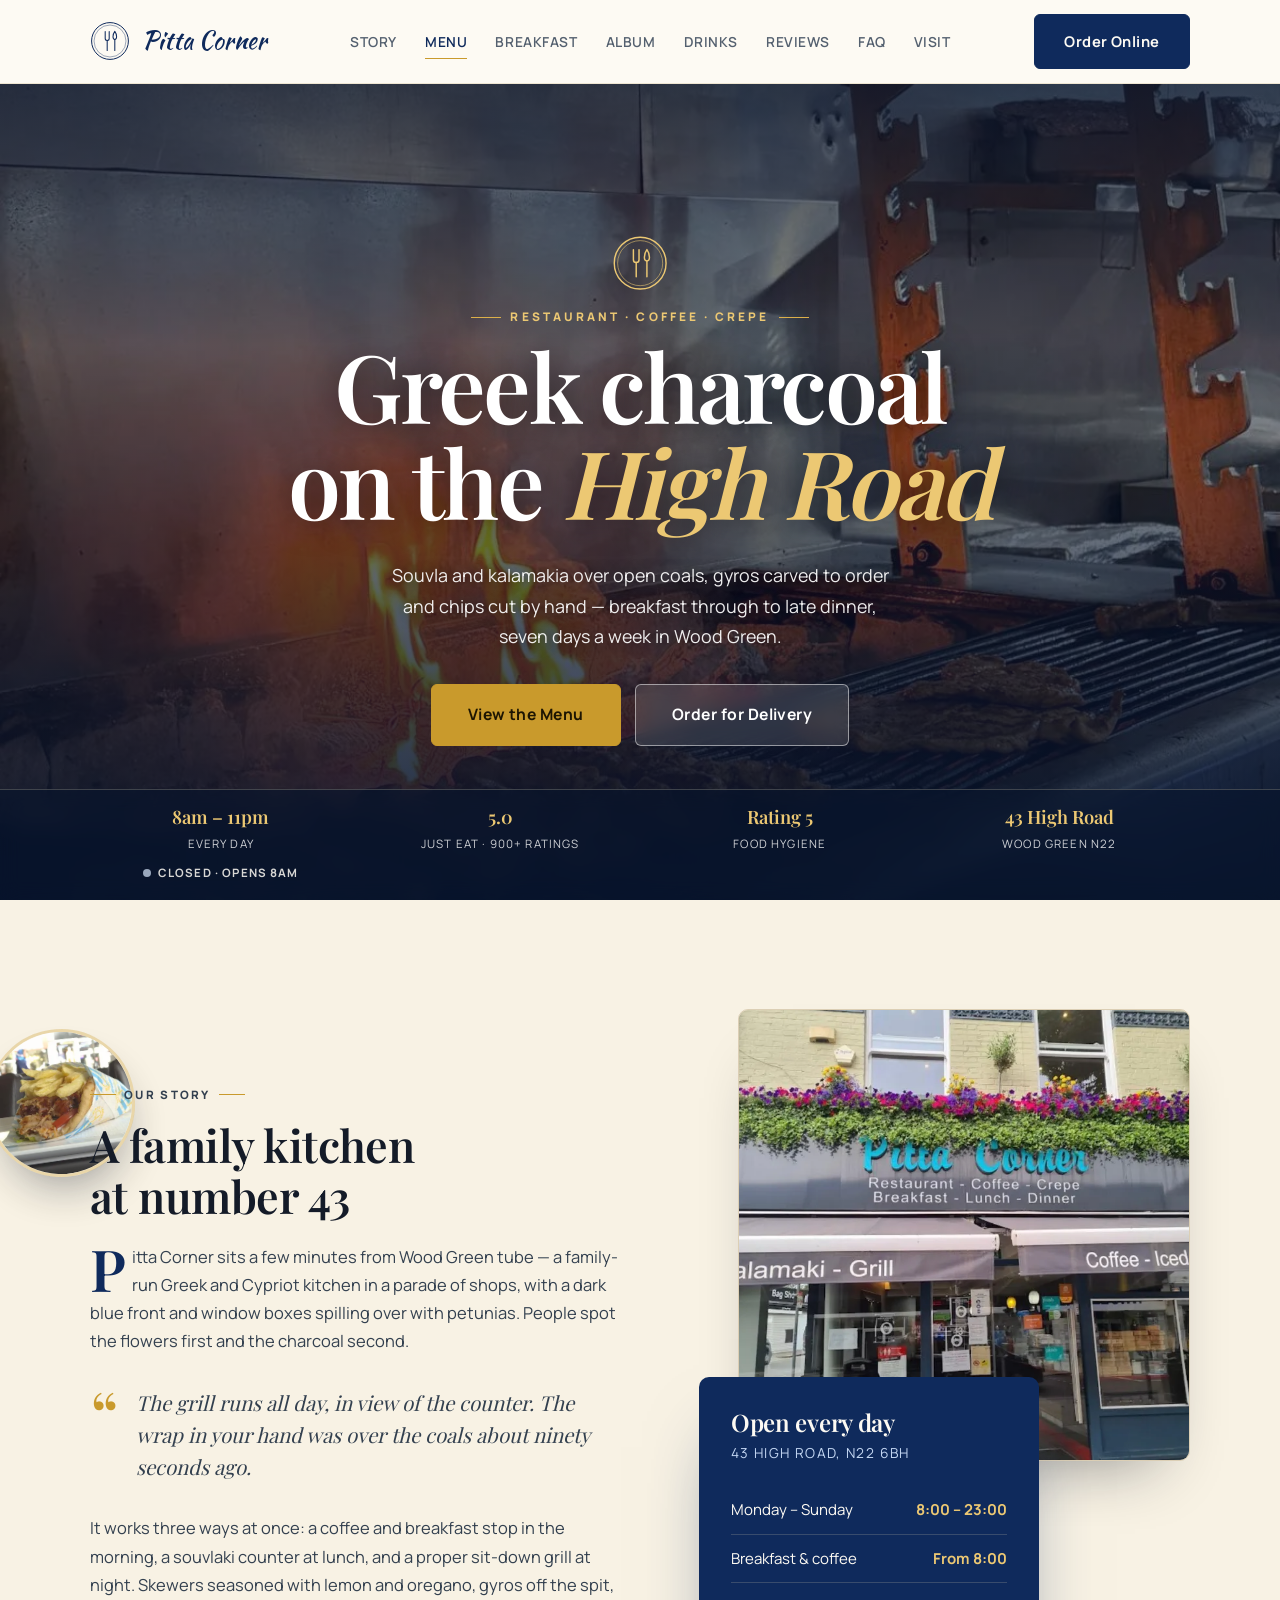
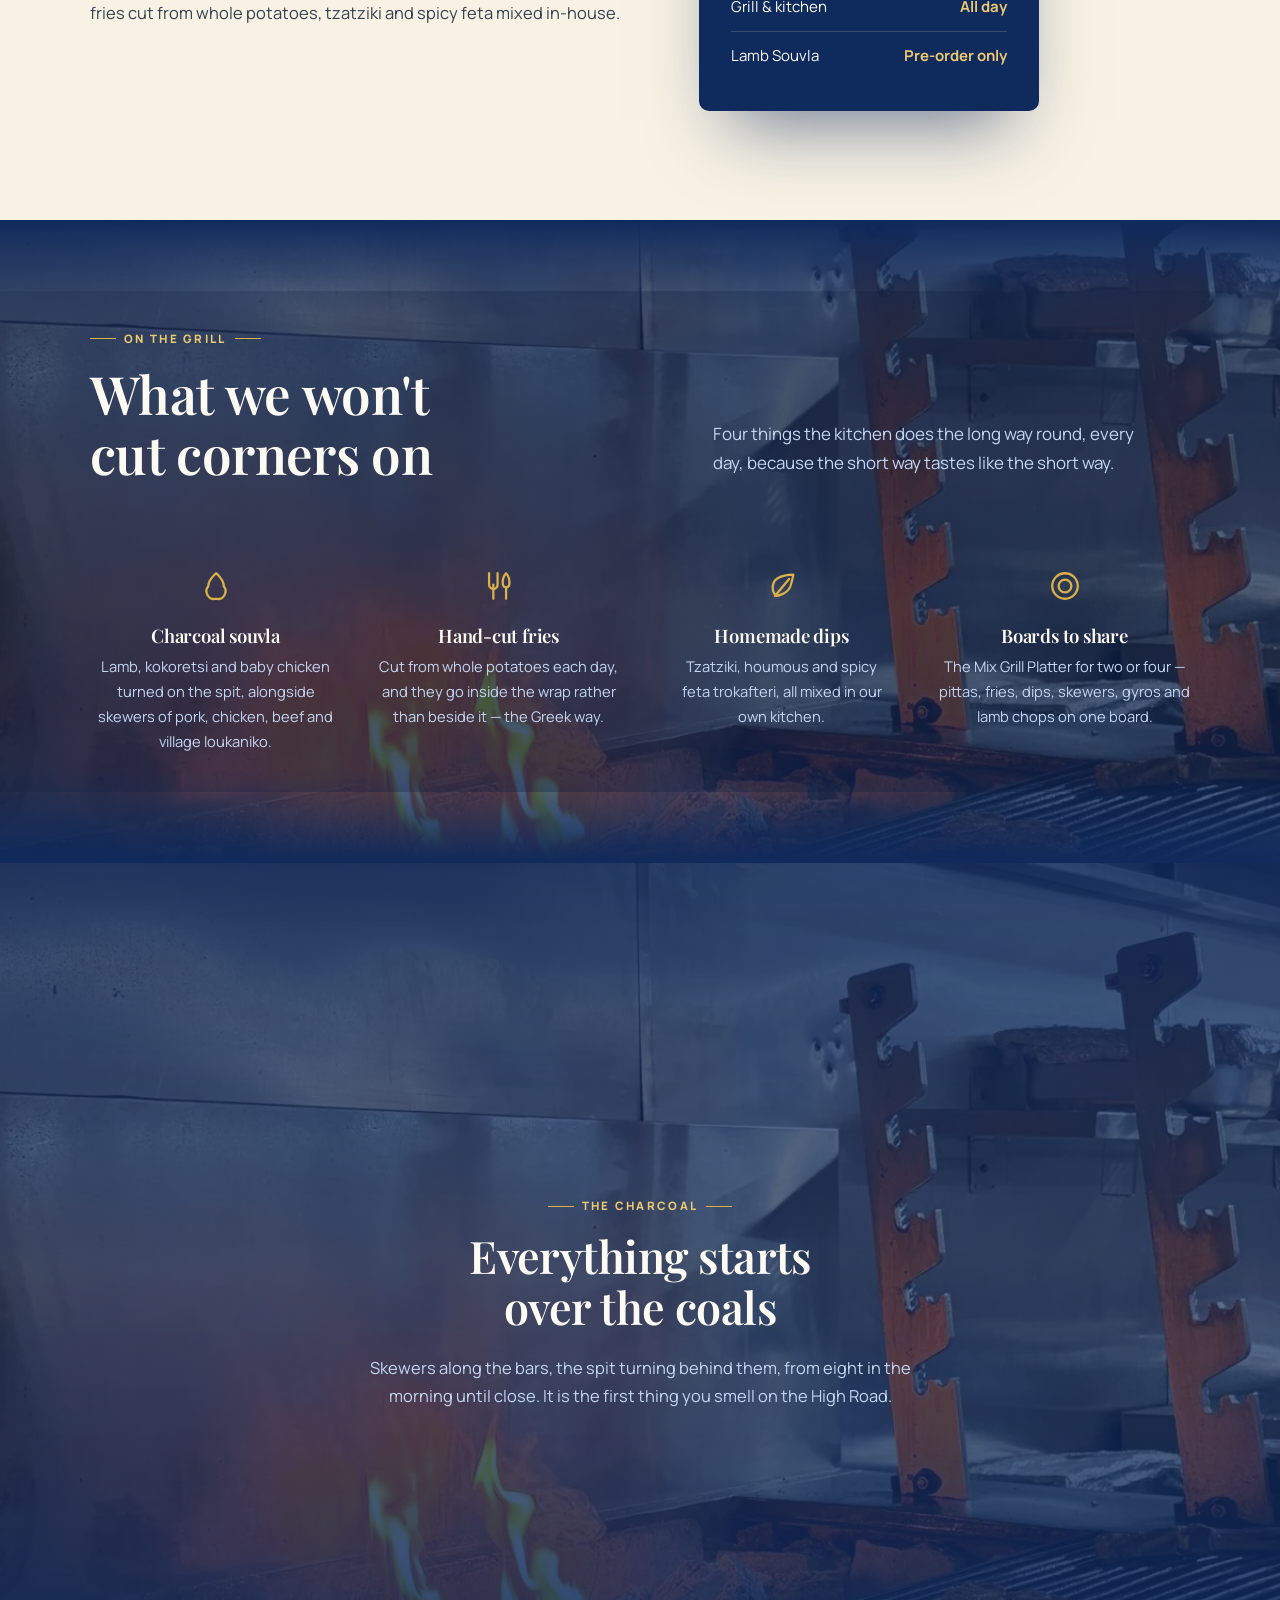
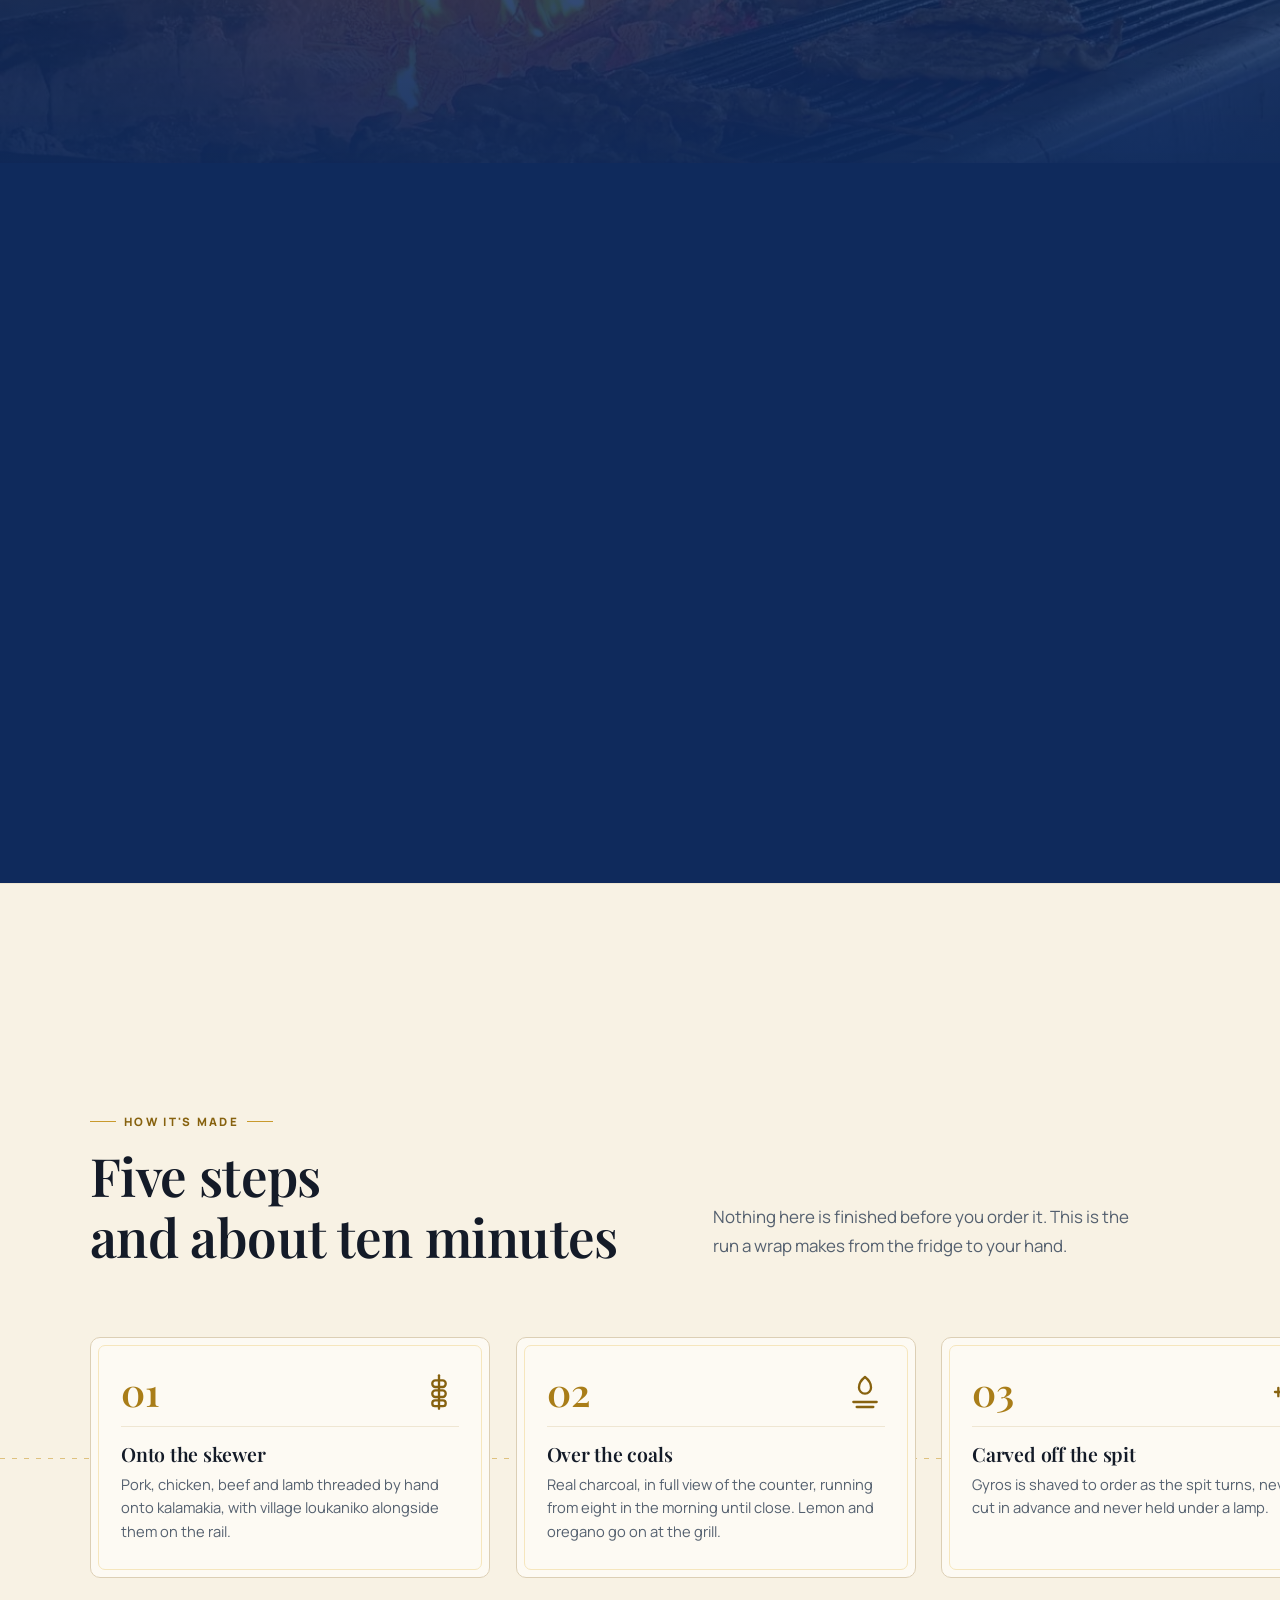
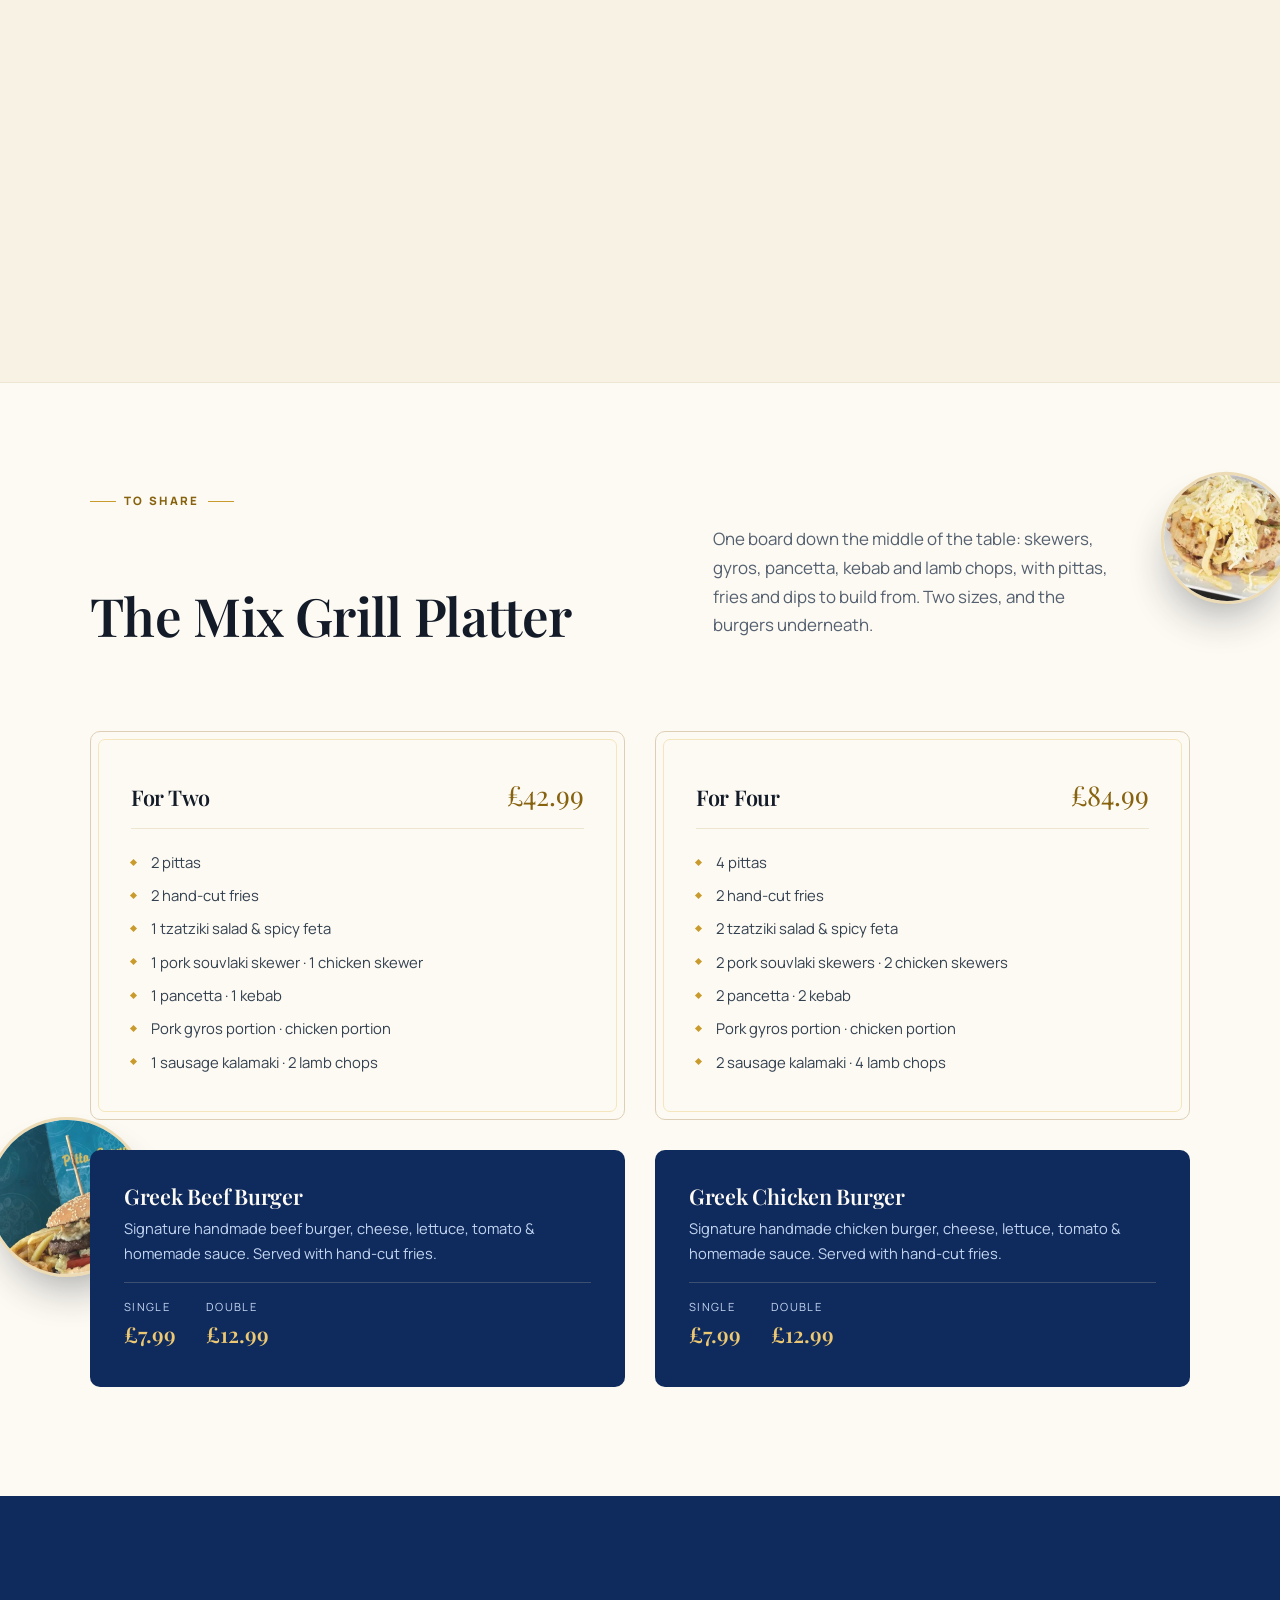
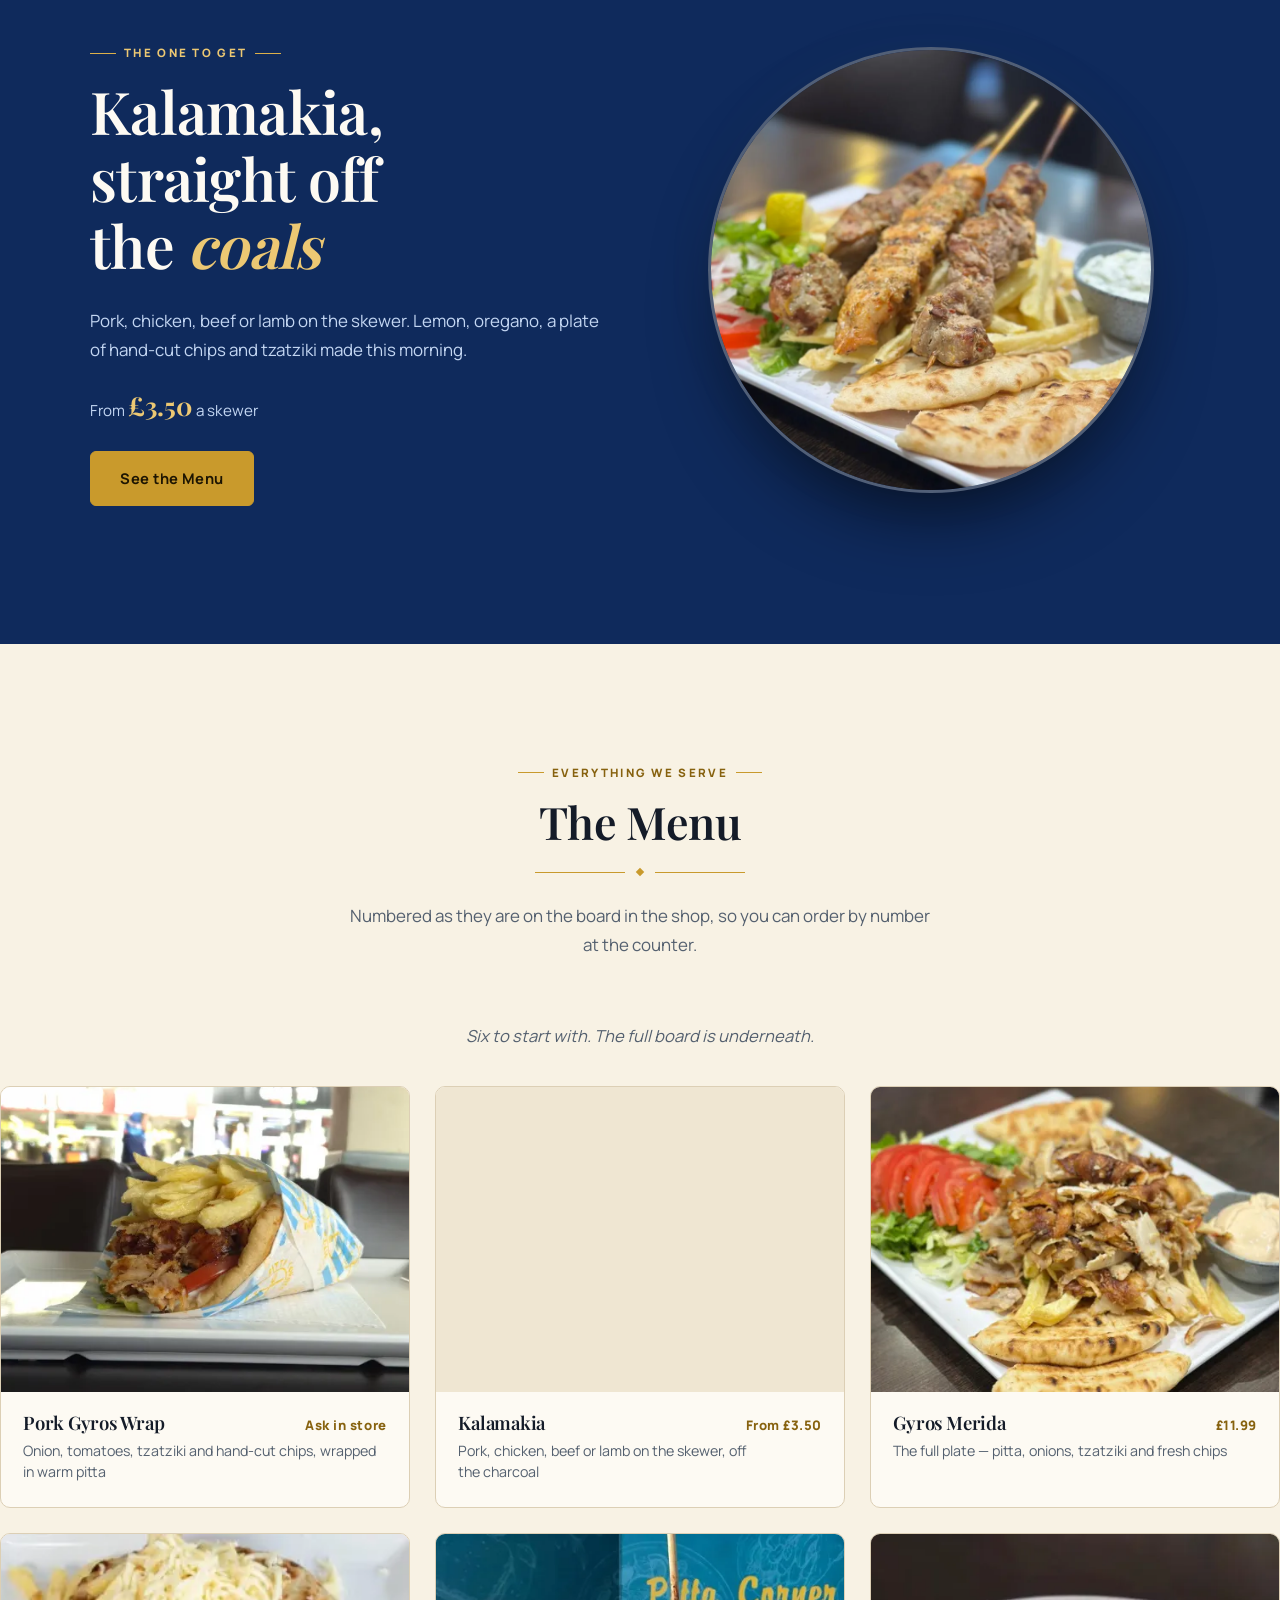
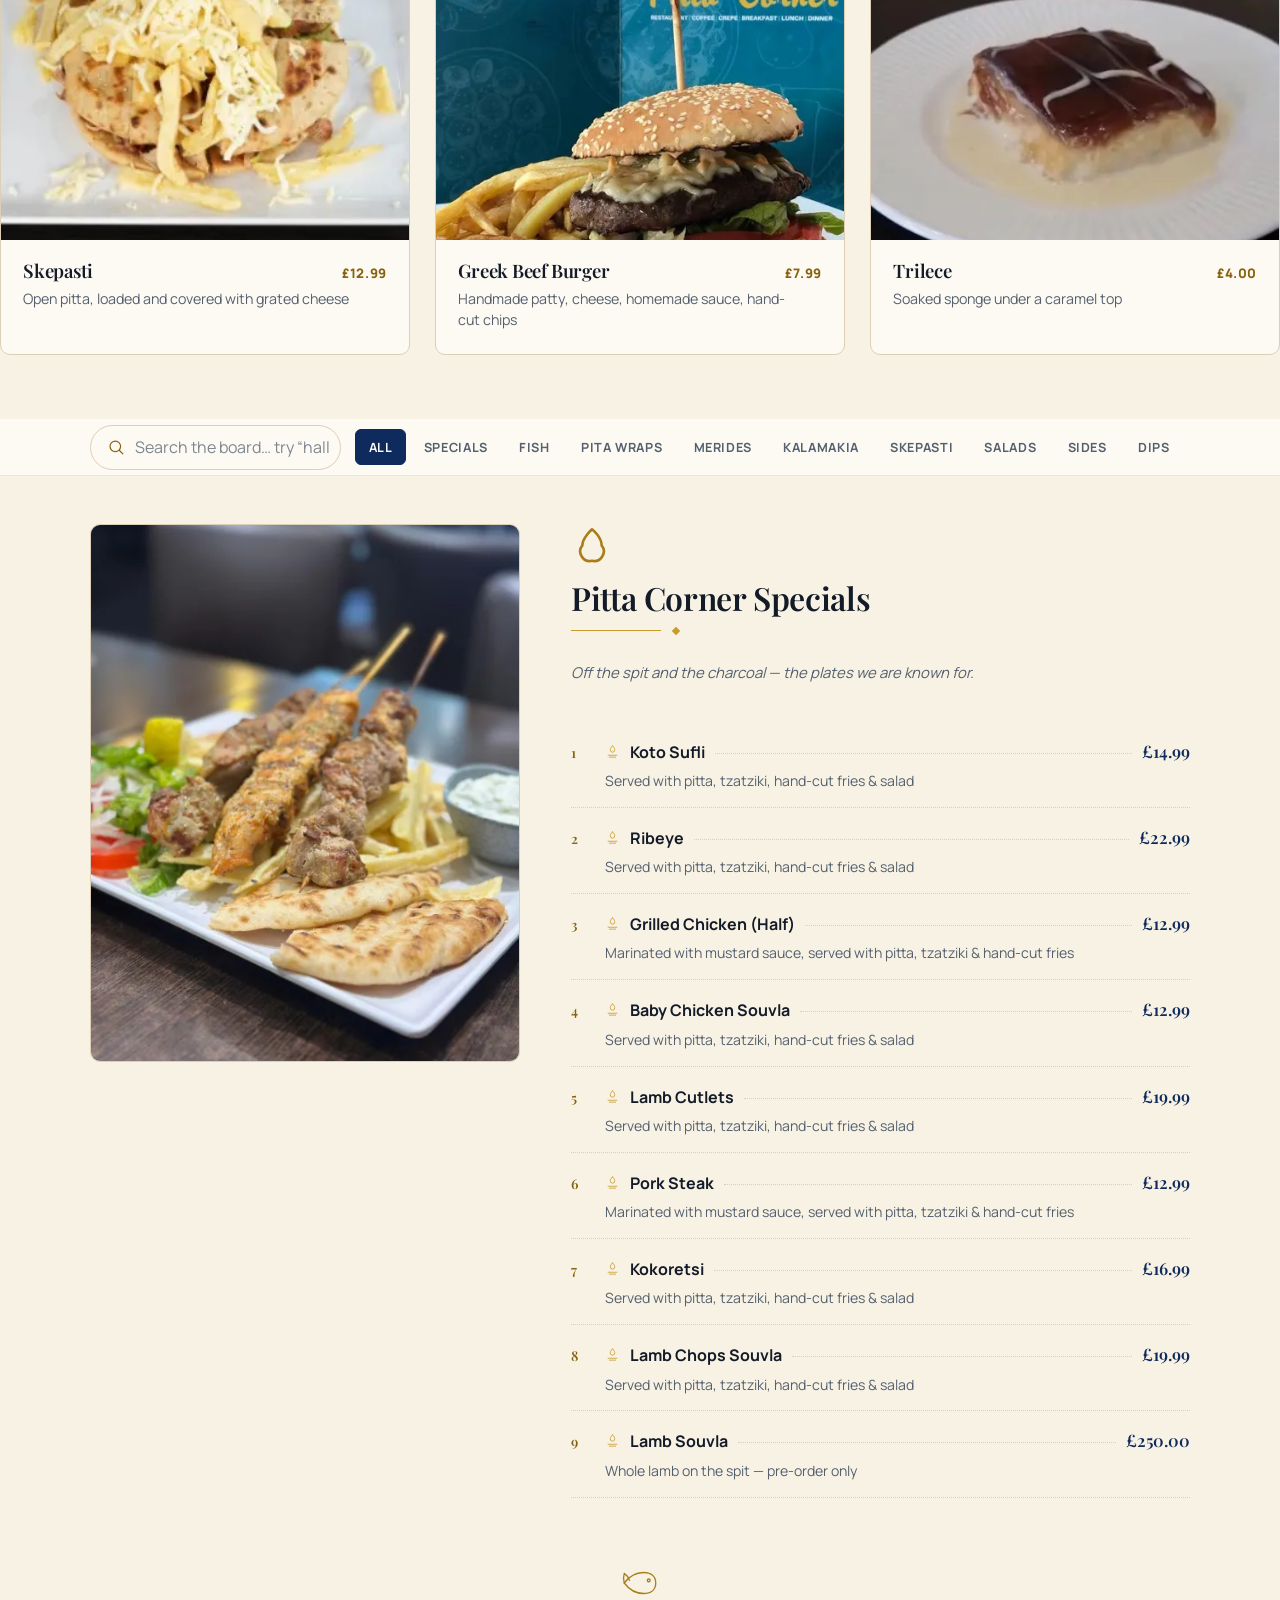
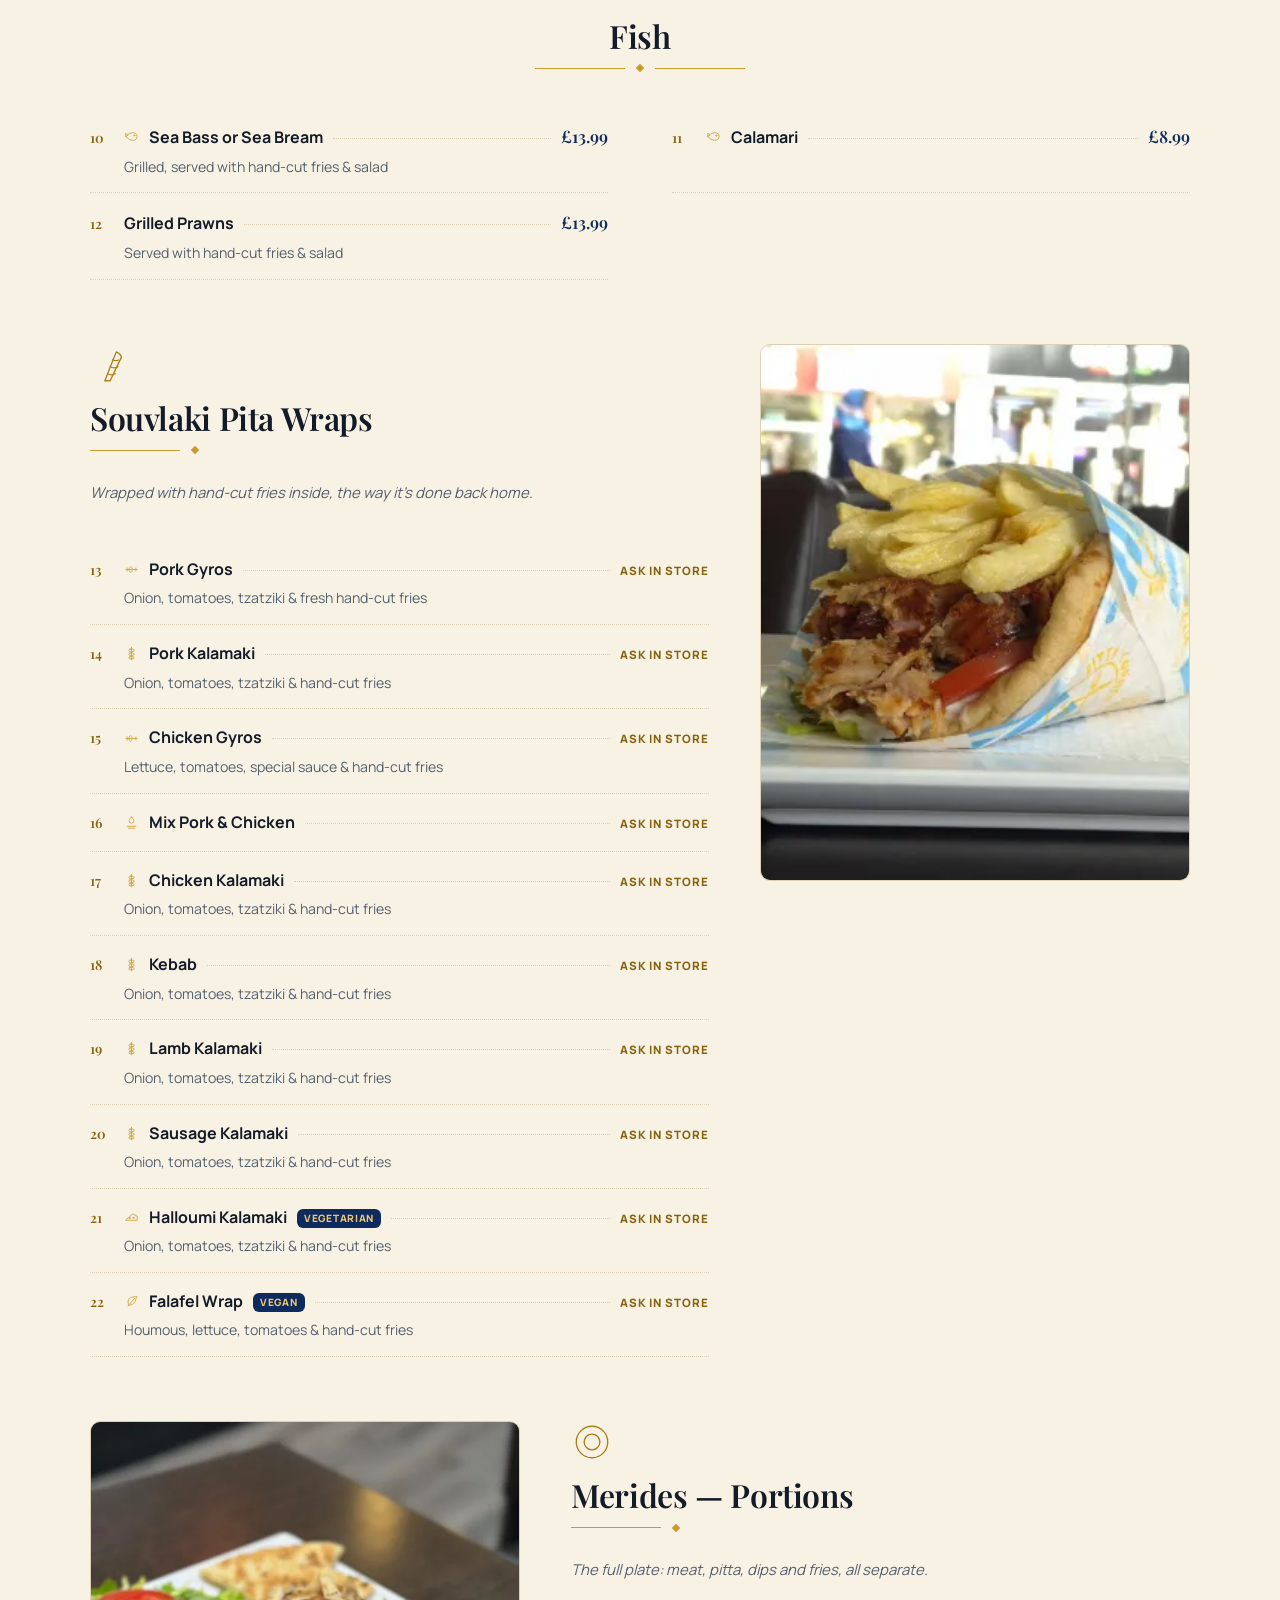
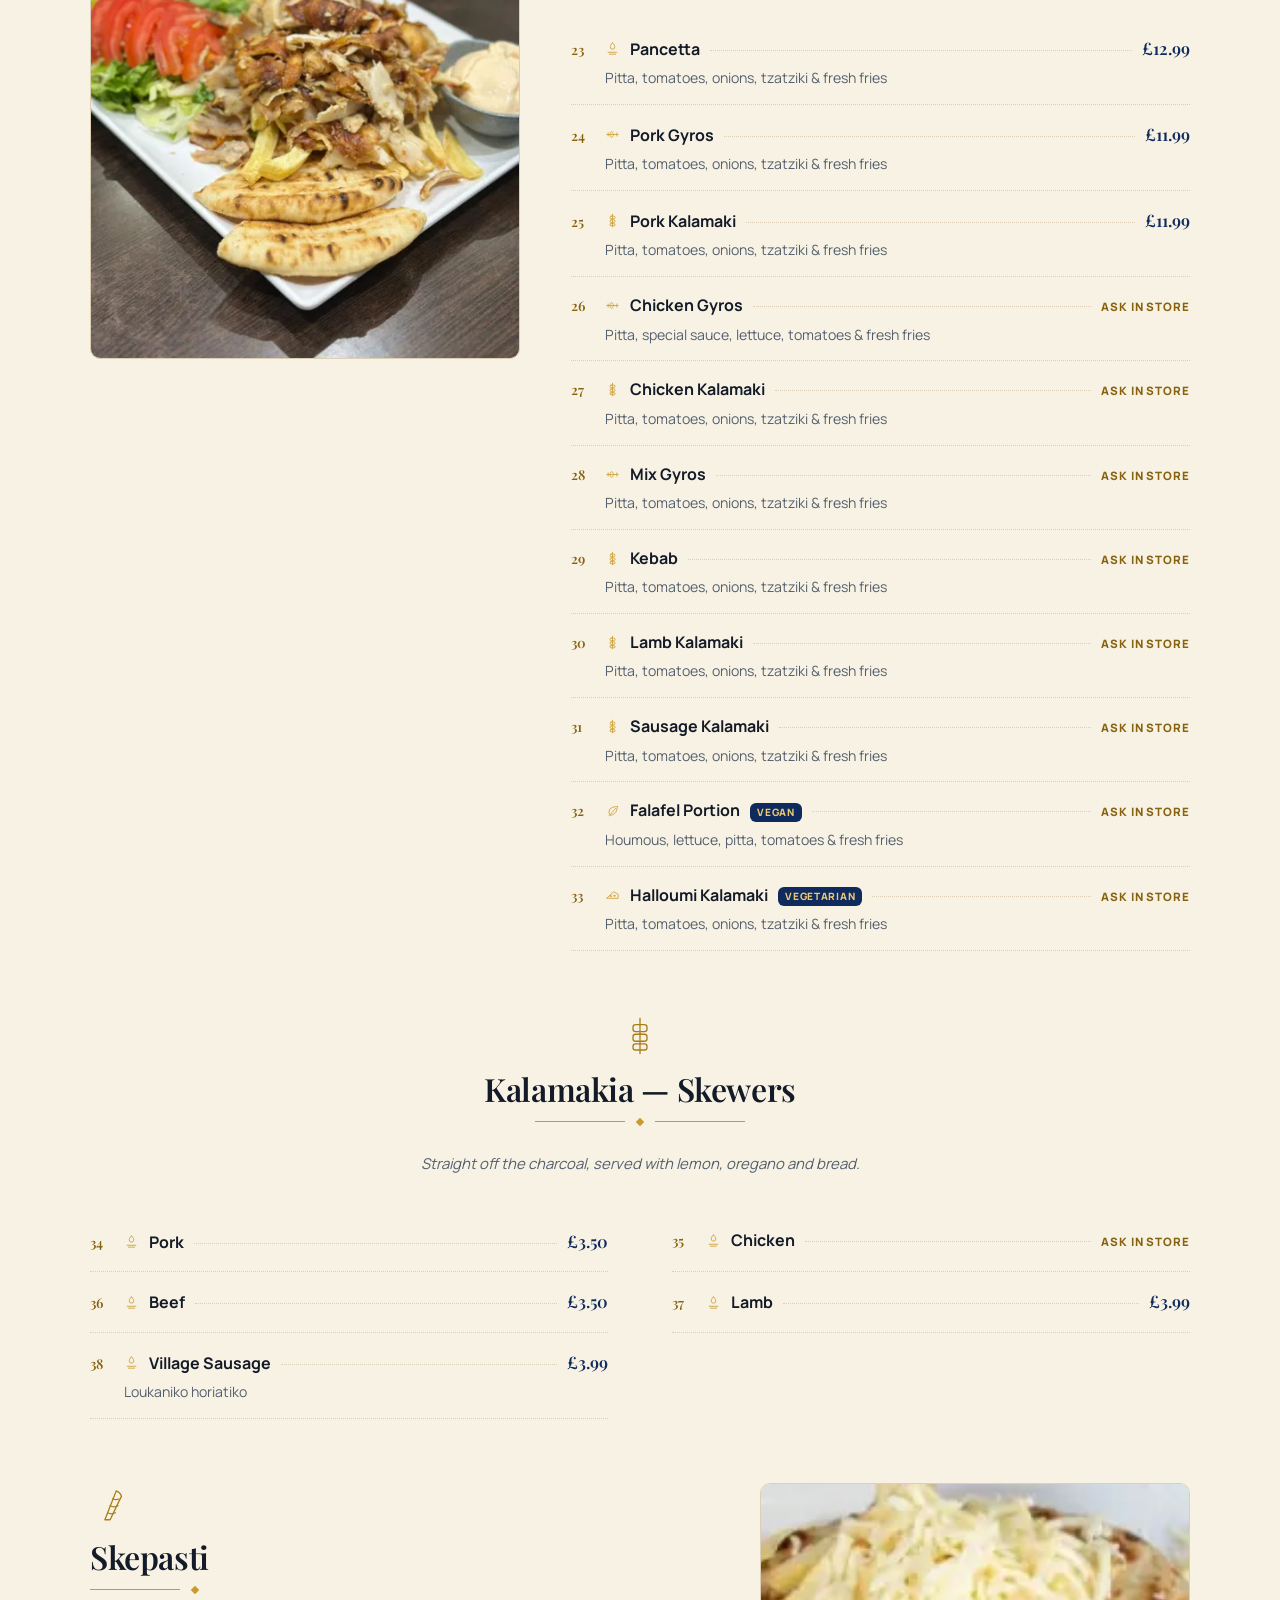
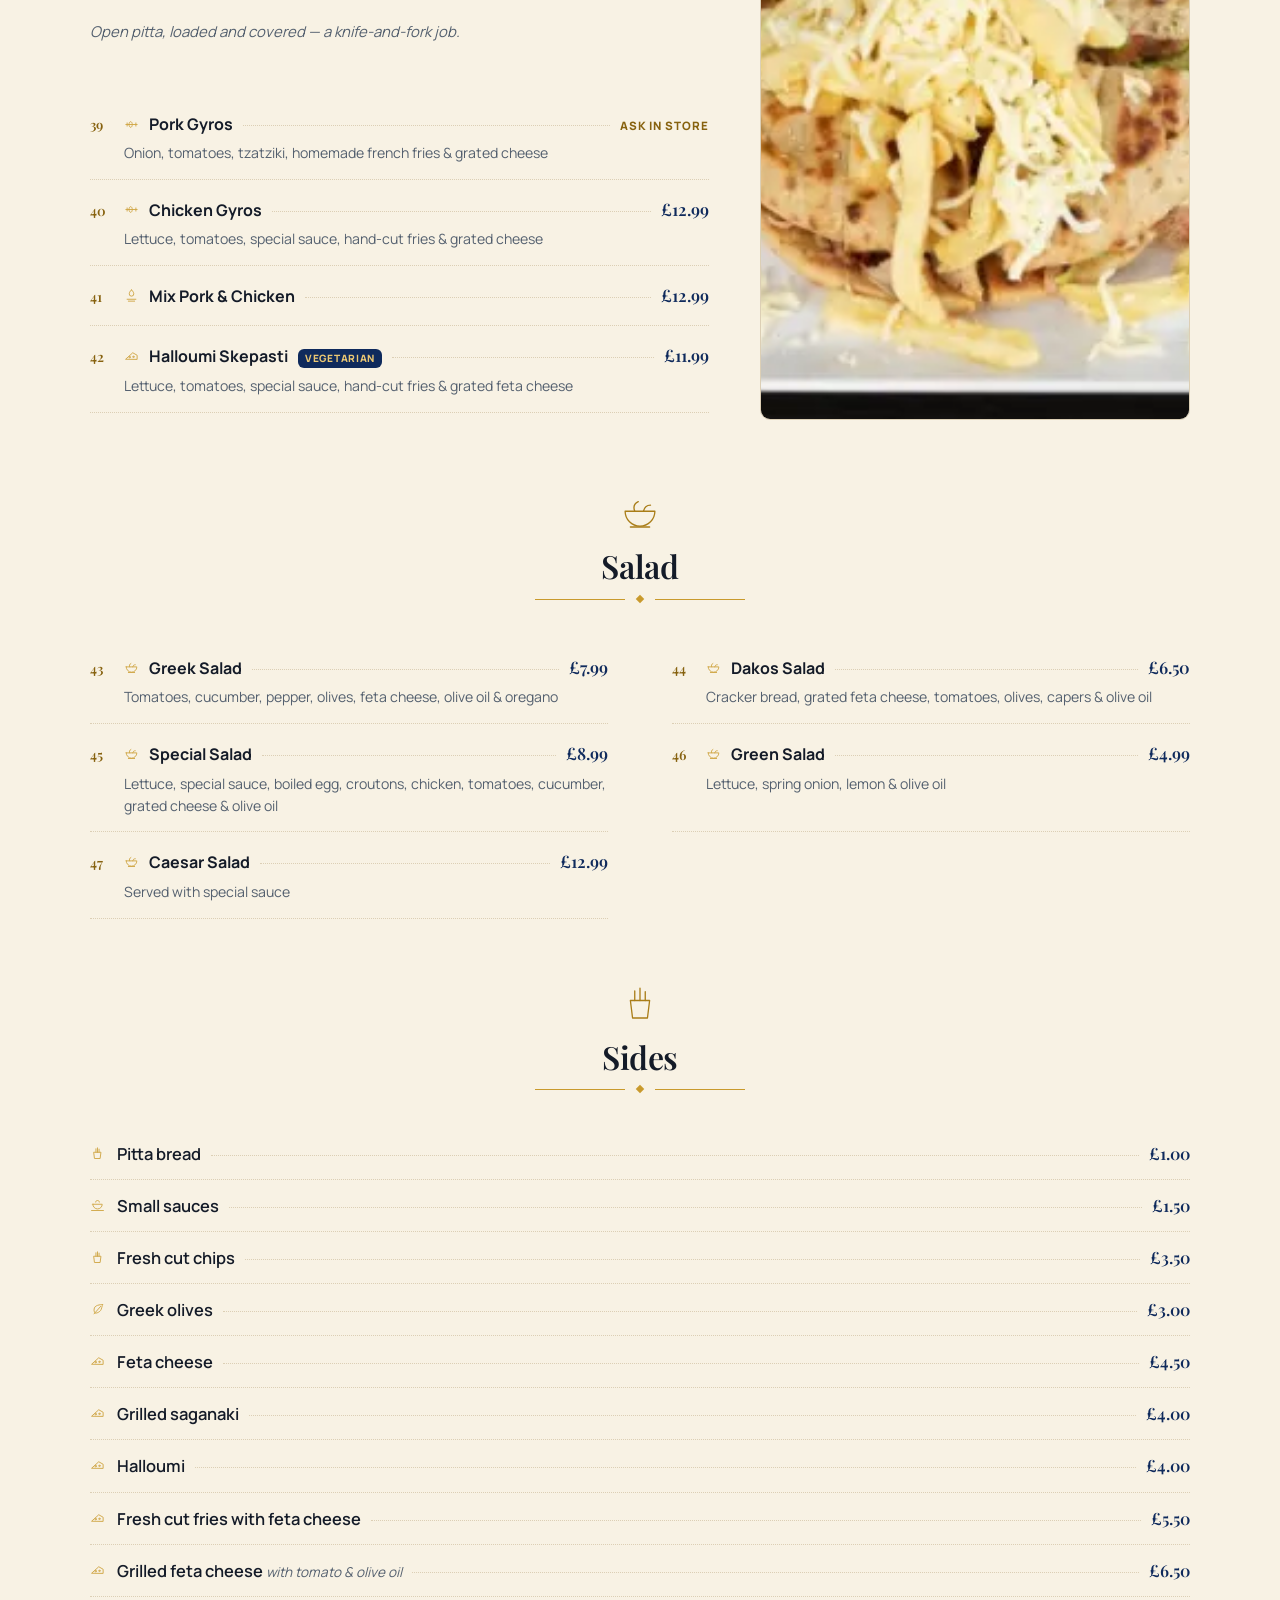
==== commit fc5f2cb3: "Add search, lightbox, action bar, live hours, FAQ, WebP and full menu schema New capabilities, none " ====
--- a/index.html
+++ b/index.html
@@ -18,7 +18,10 @@
 <meta name="twitter:card" content="summary_large_image">
 <meta name="twitter:image" content="https://vlxner.github.io/PittaCorner/photos/wrap.jpg">
 <link rel="icon" href="data:image/svg+xml,<svg xmlns=%22http://www.w3.org/2000/svg%22 viewBox=%220 0 100 100%22><rect width=%22100%22 height=%22100%22 rx=%2216%22 fill=%22%230f2a5c%22/><text x=%2250%22 y=%2270%22 font-size=%2258%22 font-family=%22Georgia,serif%22 fill=%22%23dcb04a%22 text-anchor=%22middle%22>P</text></svg>">
-<link rel="preload" href="photos/grill.jpg" as="image" fetchpriority="high">
+<link rel="manifest" href="manifest.webmanifest">
+<link rel="apple-touch-icon" href="icons/apple-touch-icon.png">
+<link rel="preload" href="photos/grill.jpg" as="image" fetchpriority="high"
+      imagesrcset="photos/webp/grill-480.webp 480w, photos/webp/grill-960.webp 960w, photos/webp/grill-1200.webp 1200w" imagesizes="100vw">
 <link rel="preload" href="fonts/manrope-latin-variable.woff2" as="font" type="font/woff2" crossorigin>
 <link rel="preload" href="fonts/playfair-latin-variable.woff2" as="font" type="font/woff2" crossorigin>
 <link rel="stylesheet" href="css/style.css">
@@ -74,10 +77,12 @@
     <symbol id="t-soup" viewBox="0 0 24 24"><path d="M3.5 11h17a8.5 8.5 0 0 1-17 0Z"/><path d="M9 7.5c0-1.2 1-1.6 1-2.8M13 7.5c0-1.2 1-1.6 1-2.8"/><path d="M5 20h14"/></symbol>
     <symbol id="i-arrow" viewBox="0 0 24 24"><path d="M5 12h13"/><path d="m12.5 6 6 6-6 6"/></symbol>
     <symbol id="i-info" viewBox="0 0 24 24"><circle cx="12" cy="12" r="9"/><path d="M12 11v5.5"/><path d="M12 7.6v.1"/></symbol>
+    <symbol id="i-search" viewBox="0 0 24 24"><circle cx="11" cy="11" r="7"/><path d="m16.5 16.5 4.5 4.5"/></symbol>
+    <symbol id="i-x" viewBox="0 0 24 24"><path d="m6 6 12 12"/><path d="M18 6 6 18"/></symbol>
   </defs>
 </svg>
 
-<header class="nav" id="top">
+<header class="nav">
   <div class="shell nav-inner">
     <a href="#top" class="brand" aria-label="Pitta Corner, home">
       <svg class="brand-badge" aria-hidden="true"><use href="#i-badge"/></svg>
@@ -90,6 +95,7 @@
       <a href="#album">Album</a>
       <a href="#drinks">Drinks</a>
       <a href="#reviews">Reviews</a>
+      <a href="#faq">FAQ</a>
       <a href="#visit">Visit</a>
     </nav>
     <div class="nav-cta">
@@ -106,7 +112,7 @@
   <!-- ══════════ HERO ══════════ -->
   <section class="hero">
     <div class="hero-media">
-      <img src="photos/grill.jpg" alt="" width="1200" height="1600" fetchpriority="high" decoding="async">
+      <picture><source type="image/webp" srcset="photos/webp/grill-480.webp 480w, photos/webp/grill-960.webp 960w, photos/webp/grill-1200.webp 1200w" sizes="100vw"><img src="photos/grill.jpg" alt="" width="1200" height="1600" fetchpriority="high" decoding="async"></picture>
     </div>
     <div class="hero-inner shell">
       <svg class="hero-badge" aria-hidden="true"><use href="#i-badge"/></svg>
@@ -123,7 +129,8 @@
     </div>
     <div class="hero-strip">
       <div class="shell hero-strip-in">
-        <div><strong>8am – 11pm</strong><span>Every day</span></div>
+        <div><strong>8am – 11pm</strong><span>Every day</span>
+          <span class="open-pill" data-open-pill hidden><i aria-hidden="true"></i><b></b></span></div>
         <div><strong>5.0</strong><span>Just Eat · 900+ ratings</span></div>
         <div><strong>Rating 5</strong><span>Food hygiene</span></div>
         <div><strong>43 High Road</strong><span>Wood Green N22</span></div>
@@ -134,7 +141,7 @@
   <!-- ══════════ STORY ══════════ -->
   <section class="section tint" id="story">
     <div class="floaters" aria-hidden="true">
-          <span class="floater l" style="--t:14%;--sz:148px;--rot:-9deg;--spd:1.5"><img src="photos/wrap.jpg" alt="" width="400" height="400" loading="lazy" decoding="async"></span>
+          <span class="floater l" style="--t:14%;--sz:148px;--rot:-9deg;--spd:1.5"><picture><source type="image/webp" srcset="photos/webp/wrap-480.webp 480w, photos/webp/wrap-960.webp 960w, photos/webp/wrap-1600.webp 1600w" sizes="160px"><img src="photos/wrap.jpg" alt="" width="400" height="400" loading="lazy" decoding="async"></picture></span>
         </div>
     <div class="shell story-grid">
       <div class="story-copy">
@@ -160,8 +167,8 @@
 
       <div class="story-stack">
         <figure class="story-photo">
-          <img src="photos/shopfront.jpg" alt="The Pitta Corner shopfront on the High Road, window boxes in flower"
-               width="1206" height="869" loading="lazy" decoding="async">
+          <picture><source type="image/webp" srcset="photos/webp/shopfront-480.webp 480w, photos/webp/shopfront-960.webp 960w, photos/webp/shopfront-1206.webp 1206w" sizes="(max-width:1040px) 92vw, 560px"><img src="photos/shopfront.jpg" alt="The Pitta Corner shopfront on the High Road, window boxes in flower"
+               width="1206" height="869" loading="lazy" decoding="async"></picture>
         </figure>
         <aside class="card-blue">
           <h3>Open every day</h3>
@@ -216,8 +223,8 @@
   <!-- ══════════ STICKY PHOTO BAND ══════════ -->
   <section class="band" aria-labelledby="band-h">
     <div class="band-media">
-      <img src="photos/grill.jpg" alt="Skewers over the open charcoal grill at Pitta Corner"
-           width="1600" height="1200" loading="lazy" decoding="async">
+      <picture><source type="image/webp" srcset="photos/webp/grill-480.webp 480w, photos/webp/grill-960.webp 960w, photos/webp/grill-1200.webp 1200w" sizes="100vw"><img src="photos/grill.jpg" alt="Skewers over the open charcoal grill at Pitta Corner"
+           width="1600" height="1200" loading="lazy" decoding="async"></picture>
       <div class="embers" aria-hidden="true">
         <span style="--x:7%;--d:0%;--s:4px;--sway:26px"></span>
         <span style="--x:13%;--d:11%;--s:3px;--sway:-18px"></span>
@@ -301,8 +308,8 @@
   <!-- ══════════ PLATTERS & BURGERS ══════════ -->
   <section class="section" id="specials">
     <div class="floaters" aria-hidden="true">
-          <span class="floater r" style="--t:8%;--sz:132px;--rot:12deg;--spd:-1.4"><img src="photos/skepasti.jpg" alt="" width="400" height="400" loading="lazy" decoding="async"></span>
-          <span class="floater l" style="--t:66%;--sz:160px;--rot:-11deg;--spd:1.2"><img src="photos/burger.jpg" alt="" width="400" height="400" loading="lazy" decoding="async"></span>
+          <span class="floater r" style="--t:8%;--sz:132px;--rot:12deg;--spd:-1.4"><picture><source type="image/webp" srcset="photos/webp/skepasti-480.webp 480w, photos/webp/skepasti-960.webp 960w, photos/webp/skepasti-991.webp 991w" sizes="160px"><img src="photos/skepasti.jpg" alt="" width="400" height="400" loading="lazy" decoding="async"></picture></span>
+          <span class="floater l" style="--t:66%;--sz:160px;--rot:-11deg;--spd:1.2"><picture><source type="image/webp" srcset="photos/webp/burger-480.webp 480w" sizes="160px"><img src="photos/burger.jpg" alt="" width="400" height="400" loading="lazy" decoding="async"></picture></span>
         </div>
     <div class="shell">
       <div class="section-head head-split">
@@ -376,8 +383,8 @@
       <div class="sig-stage" aria-hidden="true">
         <div class="sig-glow"></div>
         <div class="sig-plate">
-          <img src="photos/kalamakia.jpg" alt="" width="1200" height="1600"
-               loading="lazy" decoding="async">
+          <picture><source type="image/webp" srcset="photos/webp/kalamakia-480.webp 480w, photos/webp/kalamakia-960.webp 960w, photos/webp/kalamakia-1200.webp 1200w" sizes="(max-width:900px) 86vw, 520px"><img src="photos/kalamakia.jpg" alt="" width="1200" height="1600"
+               loading="lazy" decoding="async"></picture>
         </div>
         <div class="seasoning">
           <span class="grain" style="--x:8%;--d:0%;--r:18deg;--s:3px"></span>
@@ -423,42 +430,42 @@
         <p class="featured-lead">Six to start with. The full board is underneath.</p>
         <div class="fd-grid stagger">
         <article class="fd">
-          <div class="fd-img"><img src="photos/wrap.jpg" alt="A chicken gyros wrap packed with hand-cut chips" width="800" height="600" loading="lazy" decoding="async"></div>
+          <div class="fd-img"><picture><source type="image/webp" srcset="photos/webp/wrap-480.webp 480w, photos/webp/wrap-960.webp 960w, photos/webp/wrap-1600.webp 1600w" sizes="(max-width:640px) 92vw, (max-width:1040px) 46vw, 380px"><img src="photos/wrap.jpg" alt="A chicken gyros wrap packed with hand-cut chips" width="800" height="600" loading="lazy" decoding="async"></picture></div>
           <div class="fd-body">
             <h3>Pork Gyros Wrap<span class="fd-price">Ask in store</span></h3>
             <p>Onion, tomatoes, tzatziki and hand-cut chips, wrapped in warm pitta</p>
           </div>
         </article>
         <article class="fd">
-          <div class="fd-img"><img src="photos/kalamakia.jpg" alt="A plate of mixed kalamakia with salad, chips and tzatziki" width="800" height="600" loading="lazy" decoding="async"></div>
+          <div class="fd-img"><picture><source type="image/webp" srcset="photos/webp/kalamakia-480.webp 480w, photos/webp/kalamakia-960.webp 960w, photos/webp/kalamakia-1200.webp 1200w" sizes="(max-width:640px) 92vw, (max-width:1040px) 46vw, 380px"><img src="photos/kalamakia.jpg" alt="A plate of mixed kalamakia with salad, chips and tzatziki" width="800" height="600" loading="lazy" decoding="async"></picture></div>
           <div class="fd-body">
             <h3>Kalamakia<span class="fd-price">From £3.50</span></h3>
             <p>Pork, chicken, beef or lamb on the skewer, off the charcoal</p>
           </div>
         </article>
         <article class="fd">
-          <div class="fd-img"><img src="photos/merida.jpg" alt="A gyros portion with chips, salad and pitta" width="800" height="600" loading="lazy" decoding="async"></div>
+          <div class="fd-img"><picture><source type="image/webp" srcset="photos/webp/merida-480.webp 480w, photos/webp/merida-960.webp 960w, photos/webp/merida-1200.webp 1200w" sizes="(max-width:640px) 92vw, (max-width:1040px) 46vw, 380px"><img src="photos/merida.jpg" alt="A gyros portion with chips, salad and pitta" width="800" height="600" loading="lazy" decoding="async"></picture></div>
           <div class="fd-body">
             <h3>Gyros Merida<span class="fd-price">£11.99</span></h3>
             <p>The full plate — pitta, onions, tzatziki and fresh chips</p>
           </div>
         </article>
         <article class="fd">
-          <div class="fd-img"><img src="photos/skepasti.jpg" alt="Skepasti with chips and grated cheese" width="800" height="600" loading="lazy" decoding="async"></div>
+          <div class="fd-img"><picture><source type="image/webp" srcset="photos/webp/skepasti-480.webp 480w, photos/webp/skepasti-960.webp 960w, photos/webp/skepasti-991.webp 991w" sizes="(max-width:640px) 92vw, (max-width:1040px) 46vw, 380px"><img src="photos/skepasti.jpg" alt="Skepasti with chips and grated cheese" width="800" height="600" loading="lazy" decoding="async"></picture></div>
           <div class="fd-body">
             <h3>Skepasti<span class="fd-price">£12.99</span></h3>
             <p>Open pitta, loaded and covered with grated cheese</p>
           </div>
         </article>
         <article class="fd">
-          <div class="fd-img"><img src="photos/burger.jpg" alt="The Greek burger with hand-cut chips" width="800" height="600" loading="lazy" decoding="async"></div>
+          <div class="fd-img"><picture><source type="image/webp" srcset="photos/webp/burger-480.webp 480w" sizes="(max-width:640px) 92vw, (max-width:1040px) 46vw, 380px"><img src="photos/burger.jpg" alt="The Greek burger with hand-cut chips" width="800" height="600" loading="lazy" decoding="async"></picture></div>
           <div class="fd-body">
             <h3>Greek Beef Burger<span class="fd-price">£7.99</span></h3>
             <p>Handmade patty, cheese, homemade sauce, hand-cut chips</p>
           </div>
         </article>
         <article class="fd">
-          <div class="fd-img"><img src="photos/trilece.jpg" alt="Trilece dessert on a white plate" width="800" height="600" loading="lazy" decoding="async"></div>
+          <div class="fd-img"><picture><source type="image/webp" srcset="photos/webp/trilece-480.webp 480w" sizes="(max-width:640px) 92vw, (max-width:1040px) 46vw, 380px"><img src="photos/trilece.jpg" alt="Trilece dessert on a white plate" width="800" height="600" loading="lazy" decoding="async"></picture></div>
           <div class="fd-body">
             <h3>Trilece<span class="fd-price">£4.00</span></h3>
             <p>Soaked sponge under a caramel top</p>
@@ -468,7 +475,15 @@
       </div>
 
     <div class="filter-wrap">
-      <div class="shell">
+      <div class="shell filter-row">
+        <form id="menu-search-form" class="msearch" role="search" aria-label="Search the menu">
+          <svg class="ico" aria-hidden="true"><use href="#i-search"/></svg>
+          <input id="menu-search" type="search" placeholder="Search the board… try “halloumi” or 21"
+                 aria-label="Search dishes by name, ingredient or board number" autocomplete="off">
+          <button type="button" id="search-clear" aria-label="Clear search" hidden>
+            <svg class="ico" aria-hidden="true"><use href="#i-x"/></svg>
+          </button>
+        </form>
         <nav class="filter" id="filter" aria-label="Menu categories">
           <button class="chip is-active" data-cat="all" aria-pressed="true">All</button>
           <button class="chip" data-cat="specials" aria-pressed="false">Specials</button>
@@ -483,6 +498,7 @@
           <button class="chip" data-cat="sweet" aria-pressed="false">Sweet</button>
         </nav>
       </div>
+      <p class="shell" id="search-count" role="status" aria-live="polite"></p>
     </div>
 
     <div class="shell" id="menu-groups">
@@ -490,8 +506,8 @@
       <!-- PITTA CORNER SPECIALS -->
       <section class="mgroup" data-cat="specials">
         <figure class="dish-photo">
-            <img src="photos/kalamakia.jpg" alt="A plate of mixed kalamakia with salad, chips, tzatziki and pitta" width="1200" height="900"
-                 loading="lazy" decoding="async">
+            <picture><source type="image/webp" srcset="photos/webp/kalamakia-480.webp 480w, photos/webp/kalamakia-960.webp 960w, photos/webp/kalamakia-1200.webp 1200w" sizes="(max-width:900px) 92vw, 420px"><img src="photos/kalamakia.jpg" alt="A plate of mixed kalamakia with salad, chips, tzatziki and pitta" width="1200" height="900"
+                 loading="lazy" decoding="async"></picture>
           </figure>
           <header class="mhead"><svg class="dish-mark" aria-hidden="true"><use href="#i-flame"/></svg><h3>Pitta Corner Specials</h3><div class="rule"><i></i></div>
           <p class="note">Off the spit and the charcoal — the plates we are known for.</p></header>
@@ -521,8 +537,8 @@
       <!-- SOYVLAKI PITA WRAP -->
       <section class="mgroup flip" data-cat="wraps">
         <figure class="dish-photo">
-            <img src="photos/wrap.jpg" alt="A chicken gyros wrap packed with hand-cut chips, in Pitta Corner paper" width="1200" height="900"
-                 loading="lazy" decoding="async">
+            <picture><source type="image/webp" srcset="photos/webp/wrap-480.webp 480w, photos/webp/wrap-960.webp 960w, photos/webp/wrap-1600.webp 1600w" sizes="(max-width:900px) 92vw, 420px"><img src="photos/wrap.jpg" alt="A chicken gyros wrap packed with hand-cut chips, in Pitta Corner paper" width="1200" height="900"
+                 loading="lazy" decoding="async"></picture>
           </figure>
           <header class="mhead"><svg class="dish-mark" aria-hidden="true"><use href="#d-wrap"/></svg><h3>Souvlaki Pita Wraps</h3><div class="rule"><i></i></div>
           <p class="note">Wrapped with hand-cut fries inside, the way it's done back home.</p></header>
@@ -543,8 +559,8 @@
       <!-- MERIDES -->
       <section class="mgroup" data-cat="merides">
         <figure class="dish-photo">
-            <img src="photos/merida.jpg" alt="A gyros portion with chips, salad, sauce and warm pitta" width="1200" height="900"
-                 loading="lazy" decoding="async">
+            <picture><source type="image/webp" srcset="photos/webp/merida-480.webp 480w, photos/webp/merida-960.webp 960w, photos/webp/merida-1200.webp 1200w" sizes="(max-width:900px) 92vw, 420px"><img src="photos/merida.jpg" alt="A gyros portion with chips, salad, sauce and warm pitta" width="1200" height="900"
+                 loading="lazy" decoding="async"></picture>
           </figure>
           <header class="mhead"><svg class="dish-mark" aria-hidden="true"><use href="#d-plate2"/></svg><h3>Merides — Portions</h3><div class="rule"><i></i></div>
           <p class="note">The full plate: meat, pitta, dips and fries, all separate.</p></header>
@@ -579,8 +595,8 @@
       <!-- SKEPASTI -->
       <section class="mgroup flip" data-cat="skepasti">
         <figure class="dish-photo">
-            <img src="photos/skepasti.jpg" alt="Skepasti — open pitta loaded with chips and grated cheese" width="1200" height="900"
-                 loading="lazy" decoding="async">
+            <picture><source type="image/webp" srcset="photos/webp/skepasti-480.webp 480w, photos/webp/skepasti-960.webp 960w, photos/webp/skepasti-991.webp 991w" sizes="(max-width:900px) 92vw, 420px"><img src="photos/skepasti.jpg" alt="Skepasti — open pitta loaded with chips and grated cheese" width="1200" height="900"
+                 loading="lazy" decoding="async"></picture>
           </figure>
           <header class="mhead"><svg class="dish-mark" aria-hidden="true"><use href="#d-wrap"/></svg><h3>Skepasti</h3><div class="rule"><i></i></div>
           <p class="note">Open pitta, loaded and covered — a knife-and-fork job.</p></header>
@@ -635,8 +651,8 @@
       <!-- SWEET -->
       <section class="mgroup" data-cat="sweet">
         <figure class="dish-photo">
-            <img src="photos/trilece.jpg" alt="Trilece — soaked sponge under a caramel top" width="1200" height="900"
-                 loading="lazy" decoding="async">
+            <picture><source type="image/webp" srcset="photos/webp/trilece-480.webp 480w" sizes="(max-width:900px) 92vw, 420px"><img src="photos/trilece.jpg" alt="Trilece — soaked sponge under a caramel top" width="1200" height="900"
+                 loading="lazy" decoding="async"></picture>
           </figure>
           <header class="mhead"><svg class="dish-mark" aria-hidden="true"><use href="#d-crepe"/></svg><h3>Crepes &amp; Dessert</h3><div class="rule"><i></i></div></header>
         <ul class="plist">
@@ -809,8 +825,8 @@
   <!-- ══════════ REVIEWS ══════════ -->
   <section class="section tint" id="reviews">
     <div class="floaters" aria-hidden="true">
-          <span class="floater l" style="--t:14%;--sz:140px;--rot:-13deg;--spd:1.3"><img src="photos/merida.jpg" alt="" width="400" height="400" loading="lazy" decoding="async"></span>
-          <span class="floater r" style="--t:60%;--sz:124px;--rot:9deg;--spd:-1.5"><img src="photos/breakfast.jpg" alt="" width="400" height="400" loading="lazy" decoding="async"></span>
+          <span class="floater l" style="--t:14%;--sz:140px;--rot:-13deg;--spd:1.3"><picture><source type="image/webp" srcset="photos/webp/merida-480.webp 480w, photos/webp/merida-960.webp 960w, photos/webp/merida-1200.webp 1200w" sizes="160px"><img src="photos/merida.jpg" alt="" width="400" height="400" loading="lazy" decoding="async"></picture></span>
+          <span class="floater r" style="--t:60%;--sz:124px;--rot:9deg;--spd:-1.5"><picture><source type="image/webp" srcset="photos/webp/breakfast-480.webp 480w, photos/webp/breakfast-960.webp 960w, photos/webp/breakfast-1200.webp 1200w" sizes="160px"><img src="photos/breakfast.jpg" alt="" width="400" height="400" loading="lazy" decoding="async"></picture></span>
         </div>
     <div class="shell">
       <div class="section-head head-split">
@@ -904,32 +920,106 @@
       </div>
       <div class="album">
         <figure class="shot wide">
-          <img src="photos/spit.jpg" alt="The gyros spit turning at night, platters of carved meat in front" width="1200" height="900" loading="lazy" decoding="async">
+          <button class="shot-btn" type="button" data-full="photos/spit.jpg">
+            <picture><source type="image/webp" srcset="photos/webp/spit-480.webp 480w, photos/webp/spit-960.webp 960w, photos/webp/spit-1200.webp 1200w" sizes="(max-width:640px) 92vw, (max-width:1040px) 46vw, 380px"><img src="photos/spit.jpg" alt="The gyros spit turning at night, platters of carved meat in front" width="1200" height="900" loading="lazy" decoding="async"></picture>
+          </button>
         </figure>
-        <figure class="shot ">
-          <img src="photos/wrap.jpg" alt="A chicken gyros wrap packed with hand-cut chips, in Pitta Corner paper" width="1200" height="900" loading="lazy" decoding="async">
+        <figure class="shot">
+          <button class="shot-btn" type="button" data-full="photos/wrap.jpg">
+            <picture><source type="image/webp" srcset="photos/webp/wrap-480.webp 480w, photos/webp/wrap-960.webp 960w, photos/webp/wrap-1600.webp 1600w" sizes="(max-width:640px) 92vw, (max-width:1040px) 46vw, 380px"><img src="photos/wrap.jpg" alt="A chicken gyros wrap packed with hand-cut chips, in Pitta Corner paper" width="1200" height="900" loading="lazy" decoding="async"></picture>
+          </button>
         </figure>
-        <figure class="shot ">
-          <img src="photos/kalamakia.jpg" alt="A plate of mixed kalamakia with salad, chips, tzatziki and pitta" width="1200" height="900" loading="lazy" decoding="async">
+        <figure class="shot">
+          <button class="shot-btn" type="button" data-full="photos/kalamakia.jpg">
+            <picture><source type="image/webp" srcset="photos/webp/kalamakia-480.webp 480w, photos/webp/kalamakia-960.webp 960w, photos/webp/kalamakia-1200.webp 1200w" sizes="(max-width:640px) 92vw, (max-width:1040px) 46vw, 380px"><img src="photos/kalamakia.jpg" alt="A plate of mixed kalamakia with salad, chips, tzatziki and pitta" width="1200" height="900" loading="lazy" decoding="async"></picture>
+          </button>
         </figure>
-        <figure class="shot ">
-          <img src="photos/merida.jpg" alt="A gyros portion with chips, salad, sauce and warm pitta" width="1200" height="900" loading="lazy" decoding="async">
+        <figure class="shot">
+          <button class="shot-btn" type="button" data-full="photos/merida.jpg">
+            <picture><source type="image/webp" srcset="photos/webp/merida-480.webp 480w, photos/webp/merida-960.webp 960w, photos/webp/merida-1200.webp 1200w" sizes="(max-width:640px) 92vw, (max-width:1040px) 46vw, 380px"><img src="photos/merida.jpg" alt="A gyros portion with chips, salad, sauce and warm pitta" width="1200" height="900" loading="lazy" decoding="async"></picture>
+          </button>
         </figure>
-        <figure class="shot ">
-          <img src="photos/skepasti.jpg" alt="Skepasti — open pitta loaded with chips and grated cheese" width="1200" height="900" loading="lazy" decoding="async">
+        <figure class="shot">
+          <button class="shot-btn" type="button" data-full="photos/skepasti.jpg">
+            <picture><source type="image/webp" srcset="photos/webp/skepasti-480.webp 480w, photos/webp/skepasti-960.webp 960w, photos/webp/skepasti-991.webp 991w" sizes="(max-width:640px) 92vw, (max-width:1040px) 46vw, 380px"><img src="photos/skepasti.jpg" alt="Skepasti — open pitta loaded with chips and grated cheese" width="1200" height="900" loading="lazy" decoding="async"></picture>
+          </button>
         </figure>
         <figure class="shot tall">
-          <img src="photos/burger.jpg" alt="The Greek burger with hand-cut chips" width="1200" height="900" loading="lazy" decoding="async">
+          <button class="shot-btn" type="button" data-full="photos/burger.jpg">
+            <picture><source type="image/webp" srcset="photos/webp/burger-480.webp 480w" sizes="(max-width:640px) 92vw, (max-width:1040px) 46vw, 380px"><img src="photos/burger.jpg" alt="The Greek burger with hand-cut chips" width="1200" height="900" loading="lazy" decoding="async"></picture>
+          </button>
         </figure>
-        <figure class="shot ">
-          <img src="photos/breakfast.jpg" alt="Eggs Benedict with fresh orange juice" width="1200" height="900" loading="lazy" decoding="async">
+        <figure class="shot">
+          <button class="shot-btn" type="button" data-full="photos/breakfast.jpg">
+            <picture><source type="image/webp" srcset="photos/webp/breakfast-480.webp 480w, photos/webp/breakfast-960.webp 960w, photos/webp/breakfast-1200.webp 1200w" sizes="(max-width:640px) 92vw, (max-width:1040px) 46vw, 380px"><img src="photos/breakfast.jpg" alt="Eggs Benedict with fresh orange juice" width="1200" height="900" loading="lazy" decoding="async"></picture>
+          </button>
         </figure>
-        <figure class="shot ">
-          <img src="photos/trilece.jpg" alt="Trilece, soaked sponge under caramel" width="1200" height="900" loading="lazy" decoding="async">
+        <figure class="shot">
+          <button class="shot-btn" type="button" data-full="photos/trilece.jpg">
+            <picture><source type="image/webp" srcset="photos/webp/trilece-480.webp 480w" sizes="(max-width:640px) 92vw, (max-width:1040px) 46vw, 380px"><img src="photos/trilece.jpg" alt="Trilece, soaked sponge under caramel" width="1200" height="900" loading="lazy" decoding="async"></picture>
+          </button>
         </figure>
         <figure class="shot wide">
-          <img src="photos/shopfront.jpg" alt="The Pitta Corner shopfront on the High Road, window boxes in flower" width="1200" height="900" loading="lazy" decoding="async">
+          <button class="shot-btn" type="button" data-full="photos/shopfront.jpg">
+            <picture><source type="image/webp" srcset="photos/webp/shopfront-480.webp 480w, photos/webp/shopfront-960.webp 960w, photos/webp/shopfront-1206.webp 1206w" sizes="(max-width:640px) 92vw, (max-width:1040px) 46vw, 380px"><img src="photos/shopfront.jpg" alt="The Pitta Corner shopfront on the High Road, window boxes in flower" width="1200" height="900" loading="lazy" decoding="async"></picture>
+          </button>
         </figure>
+      </div>
+    </div>
+  </section>
+
+  <!-- ══════════ FAQ ══════════ -->
+  <section class="section tint" id="faq">
+    <div class="shell">
+      <div class="section-head head-split">
+        <p class="eyebrow">Good To Know</p>
+        <h2>Questions we get<br>at the counter</h2>
+        <p class="lead">The short answers. For anything about allergens, ingredients
+           or today's prices, the staff at the counter are the authority.</p>
+        <div class="rule"><i></i></div>
+      </div>
+      <div class="faq-list">
+        <details class="faq-item">
+          <summary>What are your opening hours?
+            <svg class="ico faq-chev" aria-hidden="true"><use href="#i-arrow"/></svg></summary>
+          <div class="faq-a"><p>Every day from 8am to 11pm — breakfast and coffee from
+            eight, and the grill runs all day until close.</p></div>
+        </details>
+        <details class="faq-item">
+          <summary>Do you deliver?
+            <svg class="ico faq-chev" aria-hidden="true"><use href="#i-arrow"/></svg></summary>
+          <div class="faq-a"><p>Yes — Just Eat, Deliveroo and Uber Eats all carry the menu
+            across N22 and beyond. Or call <a href="tel:+442088269594">020 8826 9594</a>
+            and collect it hot from the counter.</p></div>
+        </details>
+        <details class="faq-item">
+          <summary>Do you have vegetarian or vegan dishes?
+            <svg class="ico faq-chev" aria-hidden="true"><use href="#i-arrow"/></svg></summary>
+          <div class="faq-a"><p>Yes — look for the tags on the board: halloumi kalamaki as
+            a wrap, portion or skepasti (vegetarian), and the falafel wrap and portion
+            (vegan). Several salads, dips and sides are meat-free too — ask a member of
+            staff about ingredients and allergens.</p></div>
+        </details>
+        <details class="faq-item">
+          <summary>What's the £250 Lamb Souvla?
+            <svg class="ico faq-chev" aria-hidden="true"><use href="#i-arrow"/></svg></summary>
+          <div class="faq-a"><p>A whole lamb, slow-turned on the spit. It's pre-order
+            only, so call ahead and give us notice.</p></div>
+        </details>
+        <details class="faq-item">
+          <summary>Why do some prices say “ask in store”?
+            <svg class="ico faq-chev" aria-hidden="true"><use href="#i-arrow"/></svg></summary>
+          <div class="faq-a"><p>Those prices were recently changed by hand on our board,
+            and we'd rather tell you the current figure at the counter than publish one
+            that's out of date.</p></div>
+        </details>
+        <details class="faq-item">
+          <summary>Do you do halal?
+            <svg class="ico faq-chev" aria-hidden="true"><use href="#i-arrow"/></svg></summary>
+          <div class="faq-a"><p>The breakfast menu has halal versions — beef sausage and
+            turkey rashers in place of pork. For any other dish, ask a member of staff
+            before ordering.</p></div>
+        </details>
       </div>
     </div>
   </section>
@@ -937,7 +1027,7 @@
   <!-- ══════════ VISIT ══════════ -->
   <section class="section" id="visit">
     <div class="floaters" aria-hidden="true">
-          <span class="floater r" style="--t:12%;--sz:136px;--rot:10deg;--spd:-1.2"><img src="photos/kalamakia.jpg" alt="" width="400" height="400" loading="lazy" decoding="async"></span>
+          <span class="floater r" style="--t:12%;--sz:136px;--rot:10deg;--spd:-1.2"><picture><source type="image/webp" srcset="photos/webp/kalamakia-480.webp 480w, photos/webp/kalamakia-960.webp 960w, photos/webp/kalamakia-1200.webp 1200w" sizes="160px"><img src="photos/kalamakia.jpg" alt="" width="400" height="400" loading="lazy" decoding="async"></picture></span>
         </div>
     <div class="shell visit-grid">
       <div class="visit-col">
@@ -953,7 +1043,8 @@
           <li><svg class="ico" aria-hidden="true"><use href="#i-phone"/></svg>
             <div><strong>Phone</strong><span><a href="tel:+442088269594">020 8826 9594</a></span></div></li>
           <li><svg class="ico" aria-hidden="true"><use href="#i-clock"/></svg>
-            <div><strong>Hours</strong><span>Every day, 8:00 – 23:00<br>Breakfast from 8, grill all day</span></div></li>
+            <div><strong>Hours</strong><span>Every day, 8:00 – 23:00<br>Breakfast from 8, grill all day</span>
+              <span class="open-pill" data-open-pill hidden><i aria-hidden="true"></i><b></b></span></div></li>
           <li><svg class="ico" aria-hidden="true"><use href="#i-arrow"/></svg>
             <div><strong>Getting here</strong><span>A few minutes' walk from Wood Green<br>station, on the High Road parade</span></div></li>
         </ul>
@@ -1022,18 +1113,44 @@
 </footer>
 
 <script type="application/ld+json">
-{
-  "@context":"https://schema.org","@type":"Restaurant","name":"Pitta Corner",
-  "servesCuisine":["Greek","Cypriot","Mediterranean"],"priceRange":"££",
-  "telephone":"+44 20 8826 9594",
-  "address":{"@type":"PostalAddress","streetAddress":"43 High Road, Wood Green",
-    "addressLocality":"London","postalCode":"N22 6BH","addressCountry":"GB"},
-  "openingHoursSpecification":[{"@type":"OpeningHoursSpecification",
-    "dayOfWeek":["Monday","Tuesday","Wednesday","Thursday","Friday","Saturday","Sunday"],
-    "opens":"08:00","closes":"23:00"}],
-  "acceptsReservations":"False"
-}
+{"@context": "https://schema.org", "@type": "Restaurant", "name": "Pitta Corner", "url": "https://vlxner.github.io/PittaCorner/", "image": ["https://vlxner.github.io/PittaCorner/photos/shopfront.jpg", "https://vlxner.github.io/PittaCorner/photos/wrap.jpg", "https://vlxner.github.io/PittaCorner/photos/grill.jpg"], "servesCuisine": ["Greek", "Cypriot", "Mediterranean"], "priceRange": "££", "telephone": "+44 20 8826 9594", "address": {"@type": "PostalAddress", "streetAddress": "43 High Road, Wood Green", "addressLocality": "London", "postalCode": "N22 6BH", "addressCountry": "GB"}, "openingHoursSpecification": [{"@type": "OpeningHoursSpecification", "dayOfWeek": ["Monday", "Tuesday", "Wednesday", "Thursday", "Friday", "Saturday", "Sunday"], "opens": "08:00", "closes": "23:00"}], "acceptsReservations": "False", "hasMenu": {"@type": "Menu", "name": "Pitta Corner Menu", "inLanguage": "en-GB", "url": "https://vlxner.github.io/PittaCorner/#menu", "hasMenuSection": [{"@type": "MenuSection", "name": "Pitta Corner Specials", "hasMenuItem": [{"@type": "MenuItem", "name": "Koto Sufli", "description": "Served with pitta, tzatziki, hand-cut fries & salad", "offers": {"@type": "Offer", "price": "14.99", "priceCurrency": "GBP"}}, {"@type": "MenuItem", "name": "Ribeye", "description": "Served with pitta, tzatziki, hand-cut fries & salad", "offers": {"@type": "Offer", "price": "22.99", "priceCurrency": "GBP"}}, {"@type": "MenuItem", "name": "Grilled Chicken (Half)", "description": "Marinated with mustard sauce, served with pitta, tzatziki & hand-cut fries", "offers": {"@type": "Offer", "price": "12.99", "priceCurrency": "GBP"}}, {"@type": "MenuItem", "name": "Baby Chicken Souvla", "description": "Served with pitta, tzatziki, hand-cut fries & salad", "offers": {"@type": "Offer", "price": "12.99", "priceCurrency": "GBP"}}, {"@type": "MenuItem", "name": "Lamb Cutlets", "description": "Served with pitta, tzatziki, hand-cut fries & salad", "offers": {"@type": "Offer", "price": "19.99", "priceCurrency": "GBP"}}, {"@type": "MenuItem", "name": "Pork Steak", "description": "Marinated with mustard sauce, served with pitta, tzatziki & hand-cut fries", "offers": {"@type": "Offer", "price": "12.99", "priceCurrency": "GBP"}}, {"@type": "MenuItem", "name": "Kokoretsi", "description": "Served with pitta, tzatziki, hand-cut fries & salad", "offers": {"@type": "Offer", "price": "16.99", "priceCurrency": "GBP"}}, {"@type": "MenuItem", "name": "Lamb Chops Souvla", "description": "Served with pitta, tzatziki, hand-cut fries & salad", "offers": {"@type": "Offer", "price": "19.99", "priceCurrency": "GBP"}}, {"@type": "MenuItem", "name": "Lamb Souvla", "description": "Whole lamb on the spit — pre-order only", "offers": {"@type": "Offer", "price": "250.00", "priceCurrency": "GBP"}}]}, {"@type": "MenuSection", "name": "Fish", "hasMenuItem": [{"@type": "MenuItem", "name": "Sea Bass or Sea Bream", "description": "Grilled, served with hand-cut fries & salad", "offers": {"@type": "Offer", "price": "13.99", "priceCurrency": "GBP"}}, {"@type": "MenuItem", "name": "Calamari", "offers": {"@type": "Offer", "price": "8.99", "priceCurrency": "GBP"}}, {"@type": "MenuItem", "name": "Grilled Prawns", "description": "Served with hand-cut fries & salad", "offers": {"@type": "Offer", "price": "13.99", "priceCurrency": "GBP"}}]}, {"@type": "MenuSection", "name": "Souvlaki Pita Wraps", "hasMenuItem": [{"@type": "MenuItem", "name": "Pork Gyros", "description": "Onion, tomatoes, tzatziki & fresh hand-cut fries"}, {"@type": "MenuItem", "name": "Pork Kalamaki", "description": "Onion, tomatoes, tzatziki & hand-cut fries"}, {"@type": "MenuItem", "name": "Chicken Gyros", "description": "Lettuce, tomatoes, special sauce & hand-cut fries"}, {"@type": "MenuItem", "name": "Mix Pork & Chicken"}, {"@type": "MenuItem", "name": "Chicken Kalamaki", "description": "Onion, tomatoes, tzatziki & hand-cut fries"}, {"@type": "MenuItem", "name": "Kebab", "description": "Onion, tomatoes, tzatziki & hand-cut fries"}, {"@type": "MenuItem", "name": "Lamb Kalamaki", "description": "Onion, tomatoes, tzatziki & hand-cut fries"}, {"@type": "MenuItem", "name": "Sausage Kalamaki", "description": "Onion, tomatoes, tzatziki & hand-cut fries"}, {"@type": "MenuItem", "name": "Halloumi Kalamaki", "description": "Onion, tomatoes, tzatziki & hand-cut fries", "suitableForDiet": "https://schema.org/VegetarianDiet"}, {"@type": "MenuItem", "name": "Falafel Wrap", "description": "Houmous, lettuce, tomatoes & hand-cut fries", "suitableForDiet": "https://schema.org/VeganDiet"}]}, {"@type": "MenuSection", "name": "Merides — Portions", "hasMenuItem": [{"@type": "MenuItem", "name": "Pancetta", "description": "Pitta, tomatoes, onions, tzatziki & fresh fries", "offers": {"@type": "Offer", "price": "12.99", "priceCurrency": "GBP"}}, {"@type": "MenuItem", "name": "Pork Gyros", "description": "Pitta, tomatoes, onions, tzatziki & fresh fries", "offers": {"@type": "Offer", "price": "11.99", "priceCurrency": "GBP"}}, {"@type": "MenuItem", "name": "Pork Kalamaki", "description": "Pitta, tomatoes, onions, tzatziki & fresh fries", "offers": {"@type": "Offer", "price": "11.99", "priceCurrency": "GBP"}}, {"@type": "MenuItem", "name": "Chicken Gyros", "description": "Pitta, special sauce, lettuce, tomatoes & fresh fries"}, {"@type": "MenuItem", "name": "Chicken Kalamaki", "description": "Pitta, tomatoes, onions, tzatziki & fresh fries"}, {"@type": "MenuItem", "name": "Mix Gyros", "description": "Pitta, tomatoes, onions, tzatziki & fresh fries"}, {"@type": "MenuItem", "name": "Kebab", "description": "Pitta, tomatoes, onions, tzatziki & fresh fries"}, {"@type": "MenuItem", "name": "Lamb Kalamaki", "description": "Pitta, tomatoes, onions, tzatziki & fresh fries"}, {"@type": "MenuItem", "name": "Sausage Kalamaki", "description": "Pitta, tomatoes, onions, tzatziki & fresh fries"}, {"@type": "MenuItem", "name": "Falafel Portion", "description": "Houmous, lettuce, pitta, tomatoes & fresh fries", "suitableForDiet": "https://schema.org/VeganDiet"}, {"@type": "MenuItem", "name": "Halloumi Kalamaki", "description": "Pitta, tomatoes, onions, tzatziki & fresh fries", "suitableForDiet": "https://schema.org/VegetarianDiet"}]}, {"@type": "MenuSection", "name": "Kalamakia — Skewers", "hasMenuItem": [{"@type": "MenuItem", "name": "Pork", "offers": {"@type": "Offer", "price": "3.50", "priceCurrency": "GBP"}}, {"@type": "MenuItem", "name": "Chicken"}, {"@type": "MenuItem", "name": "Beef", "offers": {"@type": "Offer", "price": "3.50", "priceCurrency": "GBP"}}, {"@type": "MenuItem", "name": "Lamb", "offers": {"@type": "Offer", "price": "3.99", "priceCurrency": "GBP"}}, {"@type": "MenuItem", "name": "Village Sausage", "description": "Loukaniko horiatiko", "offers": {"@type": "Offer", "price": "3.99", "priceCurrency": "GBP"}}]}, {"@type": "MenuSection", "name": "Skepasti", "hasMenuItem": [{"@type": "MenuItem", "name": "Pork Gyros", "description": "Onion, tomatoes, tzatziki, homemade french fries & grated cheese"}, {"@type": "MenuItem", "name": "Chicken Gyros", "description": "Lettuce, tomatoes, special sauce, hand-cut fries & grated cheese", "offers": {"@type": "Offer", "price": "12.99", "priceCurrency": "GBP"}}, {"@type": "MenuItem", "name": "Mix Pork & Chicken", "offers": {"@type": "Offer", "price": "12.99", "priceCurrency": "GBP"}}, {"@type": "MenuItem", "name": "Halloumi Skepasti", "description": "Lettuce, tomatoes, special sauce, hand-cut fries & grated feta cheese", "offers": {"@type": "Offer", "price": "11.99", "priceCurrency": "GBP"}, "suitableForDiet": "https://schema.org/VegetarianDiet"}]}, {"@type": "MenuSection", "name": "Salad", "hasMenuItem": [{"@type": "MenuItem", "name": "Greek Salad", "description": "Tomatoes, cucumber, pepper, olives, feta cheese, olive oil & oregano", "offers": {"@type": "Offer", "price": "7.99", "priceCurrency": "GBP"}}, {"@type": "MenuItem", "name": "Dakos Salad", "description": "Cracker bread, grated feta cheese, tomatoes, olives, capers & olive oil", "offers": {"@type": "Offer", "price": "6.50", "priceCurrency": "GBP"}}, {"@type": "MenuItem", "name": "Special Salad", "description": "Lettuce, special sauce, boiled egg, croutons, chicken, tomatoes, cucumber, grated cheese & olive oil", "offers": {"@type": "Offer", "price": "8.99", "priceCurrency": "GBP"}}, {"@type": "MenuItem", "name": "Green Salad", "description": "Lettuce, spring onion, lemon & olive oil", "offers": {"@type": "Offer", "price": "4.99", "priceCurrency": "GBP"}}, {"@type": "MenuItem", "name": "Caesar Salad", "description": "Served with special sauce", "offers": {"@type": "Offer", "price": "12.99", "priceCurrency": "GBP"}}]}, {"@type": "MenuSection", "name": "Sides", "hasMenuItem": [{"@type": "MenuItem", "name": "Pitta bread", "offers": {"@type": "Offer", "price": "1.00", "priceCurrency": "GBP"}}, {"@type": "MenuItem", "name": "Small sauces", "offers": {"@type": "Offer", "price": "1.50", "priceCurrency": "GBP"}}, {"@type": "MenuItem", "name": "Fresh cut chips", "offers": {"@type": "Offer", "price": "3.50", "priceCurrency": "GBP"}}, {"@type": "MenuItem", "name": "Greek olives", "offers": {"@type": "Offer", "price": "3.00", "priceCurrency": "GBP"}}, {"@type": "MenuItem", "name": "Feta cheese", "offers": {"@type": "Offer", "price": "4.50", "priceCurrency": "GBP"}}, {"@type": "MenuItem", "name": "Grilled saganaki", "offers": {"@type": "Offer", "price": "4.00", "priceCurrency": "GBP"}}, {"@type": "MenuItem", "name": "Halloumi", "offers": {"@type": "Offer", "price": "4.00", "priceCurrency": "GBP"}}, {"@type": "MenuItem", "name": "Fresh cut fries with feta cheese", "offers": {"@type": "Offer", "price": "5.50", "priceCurrency": "GBP"}}, {"@type": "MenuItem", "name": "Grilled feta cheese", "description": "with tomato & olive oil", "offers": {"@type": "Offer", "price": "6.50", "priceCurrency": "GBP"}}, {"@type": "MenuItem", "name": "English breakfast", "description": "sausage, chips, egg, beans, mushrooms", "offers": {"@type": "Offer", "price": "9.99", "priceCurrency": "GBP"}}]}, {"@type": "MenuSection", "name": "Pitta Corner Dips", "hasMenuItem": [{"@type": "MenuItem", "name": "Spicy feta trokafteri", "offers": {"@type": "Offer", "price": "3.99", "priceCurrency": "GBP"}}, {"@type": "MenuItem", "name": "Tzatziki", "offers": {"@type": "Offer", "price": "3.99", "priceCurrency": "GBP"}}, {"@type": "MenuItem", "name": "Houmous", "offers": {"@type": "Offer", "price": "3.99", "priceCurrency": "GBP"}}]}, {"@type": "MenuSection", "name": "Crepes & Dessert", "hasMenuItem": [{"@type": "MenuItem", "name": "Sweet crepe", "description": "nutella, grated biscuit, banana", "offers": {"@type": "Offer", "price": "6.00", "priceCurrency": "GBP"}}, {"@type": "MenuItem", "name": "Salted crepe", "description": "ham, cheese, tomatoes", "offers": {"@type": "Offer", "price": "6.99", "priceCurrency": "GBP"}}, {"@type": "MenuItem", "name": "Trilece", "offers": {"@type": "Offer", "price": "4.00", "priceCurrency": "GBP"}}, {"@type": "MenuItem", "name": "Baklava", "offers": {"@type": "Offer", "price": "4.00", "priceCurrency": "GBP"}}, {"@type": "MenuItem", "name": "Kadaifi", "offers": {"@type": "Offer", "price": "4.00", "priceCurrency": "GBP"}}]}, {"@type": "MenuSection", "name": "Mix Grill Platter", "hasMenuItem": [{"@type": "MenuItem", "name": "Mix Grill Platter For Two", "description": "2 pittas, 2 hand-cut fries, 1 tzatziki salad & spicy feta, 1 pork souvlaki skewer · 1 chicken skewer, 1 pancetta · 1 kebab, Pork gyros portion · chicken portion, 1 sausage kalamaki · 2 lamb chops", "offers": {"@type": "Offer", "price": "42.99", "priceCurrency": "GBP"}}, {"@type": "MenuItem", "name": "Mix Grill Platter For Four", "description": "4 pittas, 2 hand-cut fries, 2 tzatziki salad & spicy feta, 2 pork souvlaki skewers · 2 chicken skewers, 2 pancetta · 2 kebab, Pork gyros portion · chicken portion, 2 sausage kalamaki · 4 lamb chops", "offers": {"@type": "Offer", "price": "84.99", "priceCurrency": "GBP"}}]}, {"@type": "MenuSection", "name": "Greek Burgers", "hasMenuItem": [{"@type": "MenuItem", "name": "Greek Beef Burger", "description": "Signature handmade beef burger, cheese, lettuce, tomato & homemade sauce. Served with hand-cut fries.", "offers": [{"@type": "Offer", "price": "7.99", "priceCurrency": "GBP", "name": "Single"}, {"@type": "Offer", "price": "12.99", "priceCurrency": "GBP", "name": "Double"}]}, {"@type": "MenuItem", "name": "Greek Chicken Burger", "description": "Signature handmade chicken burger, cheese, lettuce, tomato & homemade sauce. Served with hand-cut fries.", "offers": [{"@type": "Offer", "price": "7.99", "priceCurrency": "GBP", "name": "Single"}, {"@type": "Offer", "price": "12.99", "priceCurrency": "GBP", "name": "Double"}]}]}, {"@type": "MenuSection", "name": "Breakfast", "hasMenuItem": [{"@type": "MenuItem", "name": "Egg, bacon, loukaniko sausage, beans, mushrooms, chips & pitta", "offers": {"@type": "Offer", "price": "9.99", "priceCurrency": "GBP"}}, {"@type": "MenuItem", "name": "Halal version", "description": "egg, turkey rashers, beef sausage, beans, mushrooms, chips & pitta", "offers": {"@type": "Offer", "price": "9.99", "priceCurrency": "GBP"}}, {"@type": "MenuItem", "name": "Chicken", "offers": {"@type": "Offer", "price": "7.00", "priceCurrency": "GBP"}}, {"@type": "MenuItem", "name": "Lentil", "offers": {"@type": "Offer", "price": "6.00", "priceCurrency": "GBP"}}, {"@type": "MenuItem", "name": "Goulash", "description": "taskebab", "offers": {"@type": "Offer", "price": "10.00", "priceCurrency": "GBP"}}, {"@type": "MenuItem", "name": "Eggs Benedict", "description": "hollandaise sauce & bacon", "offers": {"@type": "Offer", "price": "7.99", "priceCurrency": "GBP"}}, {"@type": "MenuItem", "name": "Omelette", "description": "cheese and chips or salad on the side", "offers": {"@type": "Offer", "price": "5.99", "priceCurrency": "GBP"}}, {"@type": "MenuItem", "name": "Bacon and egg", "offers": {"@type": "Offer", "price": "4.99", "priceCurrency": "GBP"}}, {"@type": "MenuItem", "name": "Beef patty and egg", "offers": {"@type": "Offer", "price": "4.99", "priceCurrency": "GBP"}}, {"@type": "MenuItem", "name": "Avocado, egg and Philadelphia cheese", "offers": {"@type": "Offer", "price": "4.99", "priceCurrency": "GBP"}}]}, {"@type": "MenuSection", "name": "Drinks", "hasMenuItem": [{"@type": "MenuItem", "name": "Cappuccino", "offers": {"@type": "Offer", "price": "2.95", "priceCurrency": "GBP"}}, {"@type": "MenuItem", "name": "Latte", "offers": {"@type": "Offer", "price": "2.50", "priceCurrency": "GBP"}}, {"@type": "MenuItem", "name": "Espresso", "offers": {"@type": "Offer", "price": "2.00", "priceCurrency": "GBP"}}, {"@type": "MenuItem", "name": "Double espresso", "offers": {"@type": "Offer", "price": "2.50", "priceCurrency": "GBP"}}, {"@type": "MenuItem", "name": "Macchiato", "offers": {"@type": "Offer", "price": "2.00", "priceCurrency": "GBP"}}, {"@type": "MenuItem", "name": "Mocha", "offers": {"@type": "Offer", "price": "2.95", "priceCurrency": "GBP"}}, {"@type": "MenuItem", "name": "Tea", "offers": {"@type": "Offer", "price": "2.00", "priceCurrency": "GBP"}}, {"@type": "MenuItem", "name": "Red Bull, B52, Golden Eagle", "offers": {"@type": "Offer", "price": "2.95", "priceCurrency": "GBP"}}, {"@type": "MenuItem", "name": "Coke, Diet Coke, Fanta", "description": "bottle", "offers": {"@type": "Offer", "price": "2.95", "priceCurrency": "GBP"}}, {"@type": "MenuItem", "name": "Fresh orange juice", "offers": {"@type": "Offer", "price": "3.95", "priceCurrency": "GBP"}}, {"@type": "MenuItem", "name": "Smoothie juice", "offers": {"@type": "Offer", "price": "4.50", "priceCurrency": "GBP"}}, {"@type": "MenuItem", "name": "Ayran", "offers": {"@type": "Offer", "price": "1.95", "priceCurrency": "GBP"}}, {"@type": "MenuItem", "name": "Water", "offers": {"@type": "Offer", "price": "1.95", "priceCurrency": "GBP"}}, {"@type": "MenuItem", "name": "Lux, Santal, Ivi, Fanta Exotic", "offers": {"@type": "Offer", "price": "2.50", "priceCurrency": "GBP"}}, {"@type": "MenuItem", "name": "Corona", "offers": {"@type": "Offer", "price": "3.50", "priceCurrency": "GBP"}}, {"@type": "MenuItem", "name": "Budweiser", "offers": {"@type": "Offer", "price": "3.50", "priceCurrency": "GBP"}}, {"@type": "MenuItem", "name": "Heineken", "offers": {"@type": "Offer", "price": "3.50", "priceCurrency": "GBP"}}, {"@type": "MenuItem", "name": "Peroni", "offers": {"@type": "Offer", "price": "3.50", "priceCurrency": "GBP"}}, {"@type": "MenuItem", "name": "Moretti", "offers": {"@type": "Offer", "price": "4.00", "priceCurrency": "GBP"}}, {"@type": "MenuItem", "name": "Fix", "description": "Greek", "offers": {"@type": "Offer", "price": "4.00", "priceCurrency": "GBP"}}, {"@type": "MenuItem", "name": "Alfa", "description": "Greek", "offers": {"@type": "Offer", "price": "4.00", "priceCurrency": "GBP"}}, {"@type": "MenuItem", "name": "Mythos", "description": "Greek", "offers": {"@type": "Offer", "price": "4.00", "priceCurrency": "GBP"}}, {"@type": "MenuItem", "name": "Red wine", "description": "glass", "offers": {"@type": "Offer", "price": "7.00", "priceCurrency": "GBP"}}, {"@type": "MenuItem", "name": "White wine", "description": "glass", "offers": {"@type": "Offer", "price": "6.00", "priceCurrency": "GBP"}}, {"@type": "MenuItem", "name": "Wine", "description": "bottle"}, {"@type": "MenuItem", "name": "Retsina Malamatina", "description": "500ml"}, {"@type": "MenuItem", "name": "Spirits", "description": "single", "offers": {"@type": "Offer", "price": "3.50", "priceCurrency": "GBP"}}, {"@type": "MenuItem", "name": "Spirits", "description": "double"}]}]}}
 </script>
+<script type="application/ld+json">
+{"@context": "https://schema.org", "@type": "FAQPage", "mainEntity": [{"@type": "Question", "name": "What are your opening hours?", "acceptedAnswer": {"@type": "Answer", "text": "Every day from 8am to 11pm — breakfast and coffee from eight, and the grill runs all day until close."}}, {"@type": "Question", "name": "Do you deliver?", "acceptedAnswer": {"@type": "Answer", "text": "Yes — Just Eat, Deliveroo and Uber Eats all carry the menu across N22 and beyond. Or call 020 8826 9594 and collect it hot from the counter."}}, {"@type": "Question", "name": "Do you have vegetarian or vegan dishes?", "acceptedAnswer": {"@type": "Answer", "text": "Yes — look for the tags on the board: halloumi kalamaki as a wrap, portion or skepasti (vegetarian), and the falafel wrap and portion (vegan). Several salads, dips and sides are meat-free too — ask a member of staff about ingredients and allergens."}}, {"@type": "Question", "name": "What's the £250 Lamb Souvla?", "acceptedAnswer": {"@type": "Answer", "text": "A whole lamb, slow-turned on the spit. It's pre-order only, so call ahead and give us notice."}}, {"@type": "Question", "name": "Why do some prices say “ask in store”?", "acceptedAnswer": {"@type": "Answer", "text": "Those prices were recently changed by hand on our board, and we'd rather tell you the current figure at the counter than publish one that's out of date."}}, {"@type": "Question", "name": "Do you do halal?", "acceptedAnswer": {"@type": "Answer", "text": "The breakfast menu has halal versions — beef sausage and turkey rashers in place of pork. For any other dish, ask a member of staff before ordering."}}]}
+</script>
+
+<!-- ══════════ FIXED FURNITURE ══════════
+     The mobile action bar, the back-to-top ring and the album lightbox.
+     All three are enhancements: with JS off the bar and lightbox simply
+     never show, and the anchor still works. -->
+<div class="actionbar" id="actionbar">
+  <a href="tel:+442088269594" class="ab-call">
+    <svg class="ico" aria-hidden="true"><use href="#i-phone"/></svg>Call the shop</a>
+  <a href="#order" class="ab-order">
+    <svg class="ico" aria-hidden="true"><use href="#i-arrow"/></svg>Order online</a>
+</div>
+
+<a href="#top" id="to-top" aria-label="Back to top">
+  <svg class="ico" aria-hidden="true"><use href="#i-arrow"/></svg>
+</a>
+
+<dialog class="lightbox" id="lightbox" aria-label="Photo album viewer">
+  <figure class="lb-fig">
+    <!-- no src until first opened, so nothing is fetched for a viewer who
+         never uses it; alt stays empty because the caption carries the text -->
+    <img class="lb-img" alt="">
+    <figcaption class="lb-bar">
+      <span id="lb-cap"></span>
+      <span class="lb-count" aria-live="polite"></span>
+    </figcaption>
+  </figure>
+  <button class="lb-btn lb-prev" type="button" aria-label="Previous photo">
+    <svg class="ico" aria-hidden="true"><use href="#i-arrow"/></svg></button>
+  <button class="lb-btn lb-next" type="button" aria-label="Next photo">
+    <svg class="ico" aria-hidden="true"><use href="#i-arrow"/></svg></button>
+  <button class="lb-btn lb-close" type="button" aria-label="Close photo viewer">
+    <svg class="ico" aria-hidden="true"><use href="#i-x"/></svg></button>
+</dialog>
 
 <script src="js/script.js"></script>
 </body>
--- a/css/style.css
+++ b/css/style.css
@@ -78,6 +78,9 @@
    strings and the glow snaps from point to point. */
 @property --mx{syntax:'<percentage>';initial-value:50%;inherits:false;}
 @property --my{syntax:'<percentage>';initial-value:50%;inherits:false;}
+/* the back-to-top progress ring: registered so the conic sweep
+   interpolates instead of flipping halfway */
+@property --p{syntax:'<number>';initial-value:0;inherits:false;}
 
 ::selection{background:var(--gold-300);color:var(--ink-900);}
 
@@ -558,8 +561,12 @@
 /* ═══════════ MENU ═══════════ */
 .filter-wrap{position:sticky;top:70px;z-index:40;background:var(--cream-50);
   border-bottom:1px solid var(--cream-200);margin-bottom:clamp(30px,4vw,48px);}
+/* flex-start, never center: center-justified content in an overflow
+   scroller clips its leading items off the left edge with no way to
+   scroll to them — with the search box beside it the chips always
+   overflow, so the All chip became unclickable */
 .filter{display:flex;gap:4px;padding:10px 0;overflow-x:auto;scrollbar-width:none;
-        justify-content:center;}
+        justify-content:flex-start;}
 .filter::-webkit-scrollbar{display:none;}
 .chip{flex:0 0 auto;padding:.5em 1em;border:1px solid transparent;border-radius:var(--r-sm);
   background:transparent;font-size:.79rem;font-weight:700;letter-spacing:.05em;
@@ -1097,7 +1104,7 @@
 /* The file name lives HERE, in a class, and not in a custom property set
    on the element. A url() carried through a custom property is resolved
    against the stylesheet that *substitutes* it, not the one that declares
-   it — so `--bg-img:url(photos/grill.jpg)` written in index.html was
+   it — so a `--bg-img` var holding "photos/grill.jpg" set in index.html was
    being fetched as css/photos/grill.jpg and 404ing on every one of these
    sections. They had been rendering as flat navy panels the whole time.
    Numbers (scrim depth, brightness) can still come in as inline vars;
@@ -1109,10 +1116,20 @@
      on is what makes the picture readable rather than a navy rectangle */
   filter:brightness(var(--bg-bright,1)) saturate(var(--bg-sat,1));
 }
-.bg-grill::before    {background-image:url(../photos/grill.jpg);}
-.bg-breakfast::before{background-image:url(../photos/breakfast.jpg);}
-.bg-spit::before     {background-image:url(../photos/spit.jpg);}
-.bg-shopfront::before{background-image:url(../photos/shopfront.jpg);}
+/* jpg first as the universal fallback, then image-set with type() so a
+   browser that understands it takes the smaller webp instead */
+.bg-grill::before    {background-image:url(../photos/grill.jpg);
+  background-image:image-set(url(../photos/webp/grill-1200.webp) type("image/webp"),
+                             url(../photos/grill.jpg) type("image/jpeg"));}
+.bg-breakfast::before{background-image:url(../photos/breakfast.jpg);
+  background-image:image-set(url(../photos/webp/breakfast-1200.webp) type("image/webp"),
+                             url(../photos/breakfast.jpg) type("image/jpeg"));}
+.bg-spit::before     {background-image:url(../photos/spit.jpg);
+  background-image:image-set(url(../photos/webp/spit-1200.webp) type("image/webp"),
+                             url(../photos/spit.jpg) type("image/jpeg"));}
+.bg-shopfront::before{background-image:url(../photos/shopfront.jpg);
+  background-image:image-set(url(../photos/webp/shopfront-1206.webp) type("image/webp"),
+                             url(../photos/shopfront.jpg) type("image/jpeg"));}
 /* One scrim layer, not two. The previous version stacked an .82 gradient
    on top of a flat .72 wash, which composites to .95 — the photograph
    behind it was 5% visible and the sections read as flat navy panels.
@@ -1186,6 +1203,176 @@
       animation-timeline:--head;animation-range:entry 10% entry 48%;}
     @keyframes rule-draw{from{transform:scaleX(0);}to{transform:scaleX(1);}}
   }
+}
+
+/* ═══════════ MENU SEARCH ═══════════ */
+.filter-row{display:flex;align-items:center;gap:14px;}
+.msearch{flex:0 0 250px;display:flex;align-items:center;gap:8px;
+  padding:.42em .5em .42em .95em;background:var(--cream-50);
+  border:1px solid var(--cream-300);border-radius:var(--r-full);
+  transition:border-color var(--t-fast) var(--e-soft);}
+.msearch:focus-within{border-color:var(--gold-500);}
+.msearch > .ico{color:var(--gold-700);flex:0 0 auto;}
+.msearch input{flex:1 1 auto;min-width:0;border:0;background:none;font:inherit;
+  font-size:16px;color:var(--ink-900);}
+.msearch input::placeholder{color:var(--ink-600);opacity:.75;}
+/* our clear button replaces the native one, not joins it */
+.msearch input::-webkit-search-cancel-button{display:none;}
+/* author display beats the [hidden] attribute, so restate it */
+#search-clear[hidden]{display:none;}
+#search-clear{display:grid;place-items:center;width:30px;height:30px;flex:0 0 auto;
+  border:0;border-radius:50%;background:var(--cream-200);color:var(--ink-700);
+  transition:background var(--t-fast) var(--e-soft),color var(--t-fast) var(--e-soft);}
+#search-clear:hover{background:var(--blue-900);color:var(--cream-50);}
+#search-clear .ico{width:.9em;height:.9em;}
+#search-count{margin:0;font-size:.85rem;color:var(--ink-600);}
+#search-count:not(:empty){padding-bottom:10px;}
+#menu-groups .dish.is-off,#menu-groups .plist > li.is-off{display:none;}
+#menu-groups .mgroup.is-empty{display:none;}
+/* while searching, a sticky side photo over a two-item list looks absurd */
+.is-searching .mgroup:has(> .dish-photo) > .dish-photo{position:static;}
+@media (max-width:760px){
+  .filter-row{flex-wrap:wrap;gap:8px;}
+  .msearch{flex:1 1 100%;}
+}
+
+/* ═══════════ OPEN PILL ═══════════
+   Live status, stamped by script into [data-open-pill] slots. Hidden
+   until JS confirms the clock, so a broken script can never claim the
+   shop is open when it is not. */
+.open-pill{display:inline-flex;align-items:center;gap:7px;margin-top:7px;
+  font-size:.72rem;font-weight:700;letter-spacing:.05em;}
+.open-pill i{width:8px;height:8px;border-radius:50%;background:#9aa8bd;flex:0 0 auto;}
+.open-pill.is-open i{background:#37b86e;box-shadow:0 0 0 0 rgba(55,184,110,.5);}
+.open-pill.is-closed b{opacity:.85;}
+.open-pill b{font-weight:700;}
+.hero-strip .open-pill{justify-content:center;width:100%;color:var(--cream-50);}
+.info-list .open-pill{color:var(--ink-700);}
+@media (prefers-reduced-motion: no-preference){
+  .open-pill.is-open i{animation:pill-pulse 2.4s var(--e-soft) infinite;}
+  @keyframes pill-pulse{
+    0%{box-shadow:0 0 0 0 rgba(55,184,110,.45);}
+    60%{box-shadow:0 0 0 7px rgba(55,184,110,0);}
+    100%{box-shadow:0 0 0 0 rgba(55,184,110,0);}
+  }
+}
+
+/* ═══════════ FAQ ═══════════ */
+.faq-list{max-width:820px;margin:0 auto;}
+.faq-item{border-bottom:1px solid var(--cream-300);}
+.faq-item summary{display:flex;align-items:center;justify-content:space-between;gap:18px;
+  padding:19px 6px;cursor:pointer;list-style:none;
+  font-weight:700;font-size:1.04rem;color:var(--ink-900);
+  transition:color var(--t-fast) var(--e-soft);}
+.faq-item summary::-webkit-details-marker{display:none;}
+.faq-item summary:hover{color:var(--blue-700);}
+.faq-chev{flex:0 0 auto;color:var(--gold-600);transform:rotate(90deg);
+  transition:transform var(--t-mid) var(--e-out);}
+.faq-item[open] .faq-chev{transform:rotate(-90deg);}
+.faq-a{padding:0 6px 22px;color:var(--ink-700);max-width:66ch;}
+.faq-a p{margin:0;}
+.faq-a a{color:var(--blue-700);font-weight:700;}
+.faq-a a:hover{text-decoration:underline;}
+@media (prefers-reduced-motion: no-preference){
+  .faq-item[open] .faq-a{animation:faq-in 280ms var(--e-out) both;}
+  @keyframes faq-in{from{opacity:0;transform:translateY(-6px);}to{opacity:1;transform:none;}}
+}
+
+/* ═══════════ MOBILE ACTION BAR ═══════════
+   Call and Order pinned to the thumb once the hero is gone. Off-screen
+   AND visibility:hidden when idle so nothing off-screen can take focus. */
+.actionbar{position:fixed;left:0;right:0;bottom:0;z-index:95;display:none;}
+@media (max-width:760px){
+  .actionbar{display:grid;grid-template-columns:1fr 1fr;gap:10px;
+    padding:10px 14px calc(10px + env(safe-area-inset-bottom));
+    background:rgba(11,28,62,.94);border-top:1px solid rgba(246,230,189,.25);
+    -webkit-backdrop-filter:blur(10px);backdrop-filter:blur(10px);
+    transform:translateY(110%);visibility:hidden;
+    transition:transform var(--t-mid) var(--e-out),visibility var(--t-mid);}
+  .actionbar.is-showing{transform:none;visibility:visible;}
+  .actionbar a{display:inline-flex;align-items:center;justify-content:center;gap:.55em;
+    padding:.85em .5em;border-radius:var(--r-sm);font-weight:700;font-size:.92rem;}
+  .actionbar .ico{width:1em;height:1em;}
+  .ab-call{background:var(--gold-500);color:#1d1502;}
+  .ab-order{border:1.5px solid rgba(246,230,189,.5);color:var(--cream-50);}
+}
+
+/* ═══════════ BACK TO TOP ═══════════
+   Desktop only (the action bar owns the bottom edge on a phone). The
+   ring is the page's own reading progress, driven by the document
+   scroll timeline — no scroll listener anywhere. */
+#to-top{display:none;}
+@media (min-width:761px){
+  #to-top{position:fixed;right:26px;bottom:26px;z-index:90;
+    display:grid;place-items:center;width:52px;height:52px;border-radius:50%;
+    background:var(--blue-900);color:var(--gold-300);
+    box-shadow:0 14px 30px -14px rgba(15,42,92,.65);}
+  #to-top .ico{transform:rotate(-90deg);width:1.2em;height:1.2em;}
+  #to-top::before{content:"";position:absolute;inset:-4px;border-radius:50%;z-index:-1;
+    background:conic-gradient(var(--gold-400) calc(var(--p,0) * 1%),var(--cream-300) 0);
+    -webkit-mask:radial-gradient(farthest-side,transparent calc(100% - 3.5px),#000 calc(100% - 3px));
+    mask:radial-gradient(farthest-side,transparent calc(100% - 3.5px),#000 calc(100% - 3px));}
+  #to-top:hover{background:var(--blue-700);}
+  @supports (animation-timeline: scroll()){
+    @media (prefers-reduced-motion: no-preference){
+      #to-top{opacity:0;visibility:hidden;translate:0 10px;
+        animation:totop-in linear both;
+        animation-timeline:scroll(root block);
+        animation-range:60vh 130vh;}
+      /* the ring animates on the ::before itself: --p is registered
+         inherits:false, so a value animated on the button would never
+         reach the pseudo that actually paints the ring */
+      #to-top::before{animation:totop-ring linear both;
+        animation-timeline:scroll(root block);}
+      @keyframes totop-in{to{opacity:1;visibility:visible;translate:0 0;}}
+      @keyframes totop-ring{from{--p:0;}to{--p:100;}}
+    }
+  }
+}
+
+/* ═══════════ LIGHTBOX ═══════════ */
+.lightbox{border:0;padding:0;background:none;max-width:none;max-height:none;
+  width:100%;height:100%;display:none;place-items:center;}
+.lightbox[open]{display:grid;}
+.lightbox::backdrop{background:rgba(8,18,40,.93);
+  -webkit-backdrop-filter:blur(6px);backdrop-filter:blur(6px);}
+.lb-fig{margin:0;display:flex;flex-direction:column;align-items:center;gap:14px;
+  max-width:min(92vw,1100px);}
+.lb-img{max-width:100%;max-height:78svh;object-fit:contain;display:block;
+  border-radius:var(--r-md);box-shadow:0 40px 90px -30px rgba(0,0,0,.8);}
+.lb-bar{display:flex;align-items:baseline;justify-content:space-between;gap:22px;
+  width:100%;color:var(--cream-50);}
+#lb-cap{font-family:var(--font-display);font-style:italic;font-size:1.02rem;}
+.lb-count{flex:0 0 auto;font-size:.75rem;font-weight:700;letter-spacing:.12em;
+  text-transform:uppercase;color:var(--blue-200);}
+.lb-btn{position:fixed;display:grid;place-items:center;width:52px;height:52px;
+  border:1px solid rgba(246,230,189,.35);border-radius:50%;
+  background:rgba(15,42,92,.55);color:var(--cream-50);
+  -webkit-backdrop-filter:blur(6px);backdrop-filter:blur(6px);
+  transition:background var(--t-fast) var(--e-soft),border-color var(--t-fast) var(--e-soft);}
+.lb-btn:hover{background:var(--blue-700);border-color:var(--gold-400);}
+.lb-prev{left:22px;top:50%;translate:0 -50%;}
+.lb-prev .ico{transform:rotate(180deg);}
+.lb-next{right:22px;top:50%;translate:0 -50%;}
+.lb-close{right:22px;top:22px;}
+@media (max-width:760px){
+  .lb-prev{left:10px;} .lb-next{right:10px;} .lb-close{right:10px;top:10px;}
+  .lb-img{max-height:70svh;}
+}
+@media (prefers-reduced-motion: no-preference){
+  .lightbox[open] .lb-fig{animation:lb-in 240ms var(--e-out) both;}
+  @keyframes lb-in{from{opacity:0;transform:scale(.965);}to{opacity:1;transform:none;}}
+}
+/* the album shots are buttons now; the button must vanish into the frame */
+.shot-btn{display:block;width:100%;height:100%;padding:0;border:0;background:none;
+  cursor:zoom-in;}
+.shot-btn img{width:100%;height:100%;}
+
+/* ═══════════ REDUCED DATA ═══════════
+   If the reader has asked for less data, the decorative photography
+   goes first; the content photos and the menu stay. */
+@media (prefers-reduced-data: reduce){
+  .has-bg::before,.floaters,.embers{display:none !important;}
 }
 
 /* ═══════════ REVEAL ═══════════ */
@@ -1291,7 +1478,14 @@
   .nav,.hero,.band,.process,.ticker,.album-section,.signature,.map,
   .order-links,.filter-wrap,.floaters,.embers,.featured,.story-stack,
   .reviews-grid,.quotes,.skip-link,.proc-dots,.dish-photo,
+  .actionbar,#to-top,.lightbox,.open-pill,.faq-chev,
   .eyebrow,.rule,.lead,.pull,.btn,.dish-ico,.dish-mark,.stars{display:none !important;}
+
+  /* the FAQ prints as plain question-and-answer (script opens every
+     details before print and restores after) */
+  .faq-item{break-inside:avoid;}
+  .faq-item summary{padding:2mm 0 1mm;}
+  .faq-a{padding:0 0 3mm;}
 
   .section,.allergens,.footer{padding:0 0 8mm !important;}
   .shell{max-width:none;padding:0;}
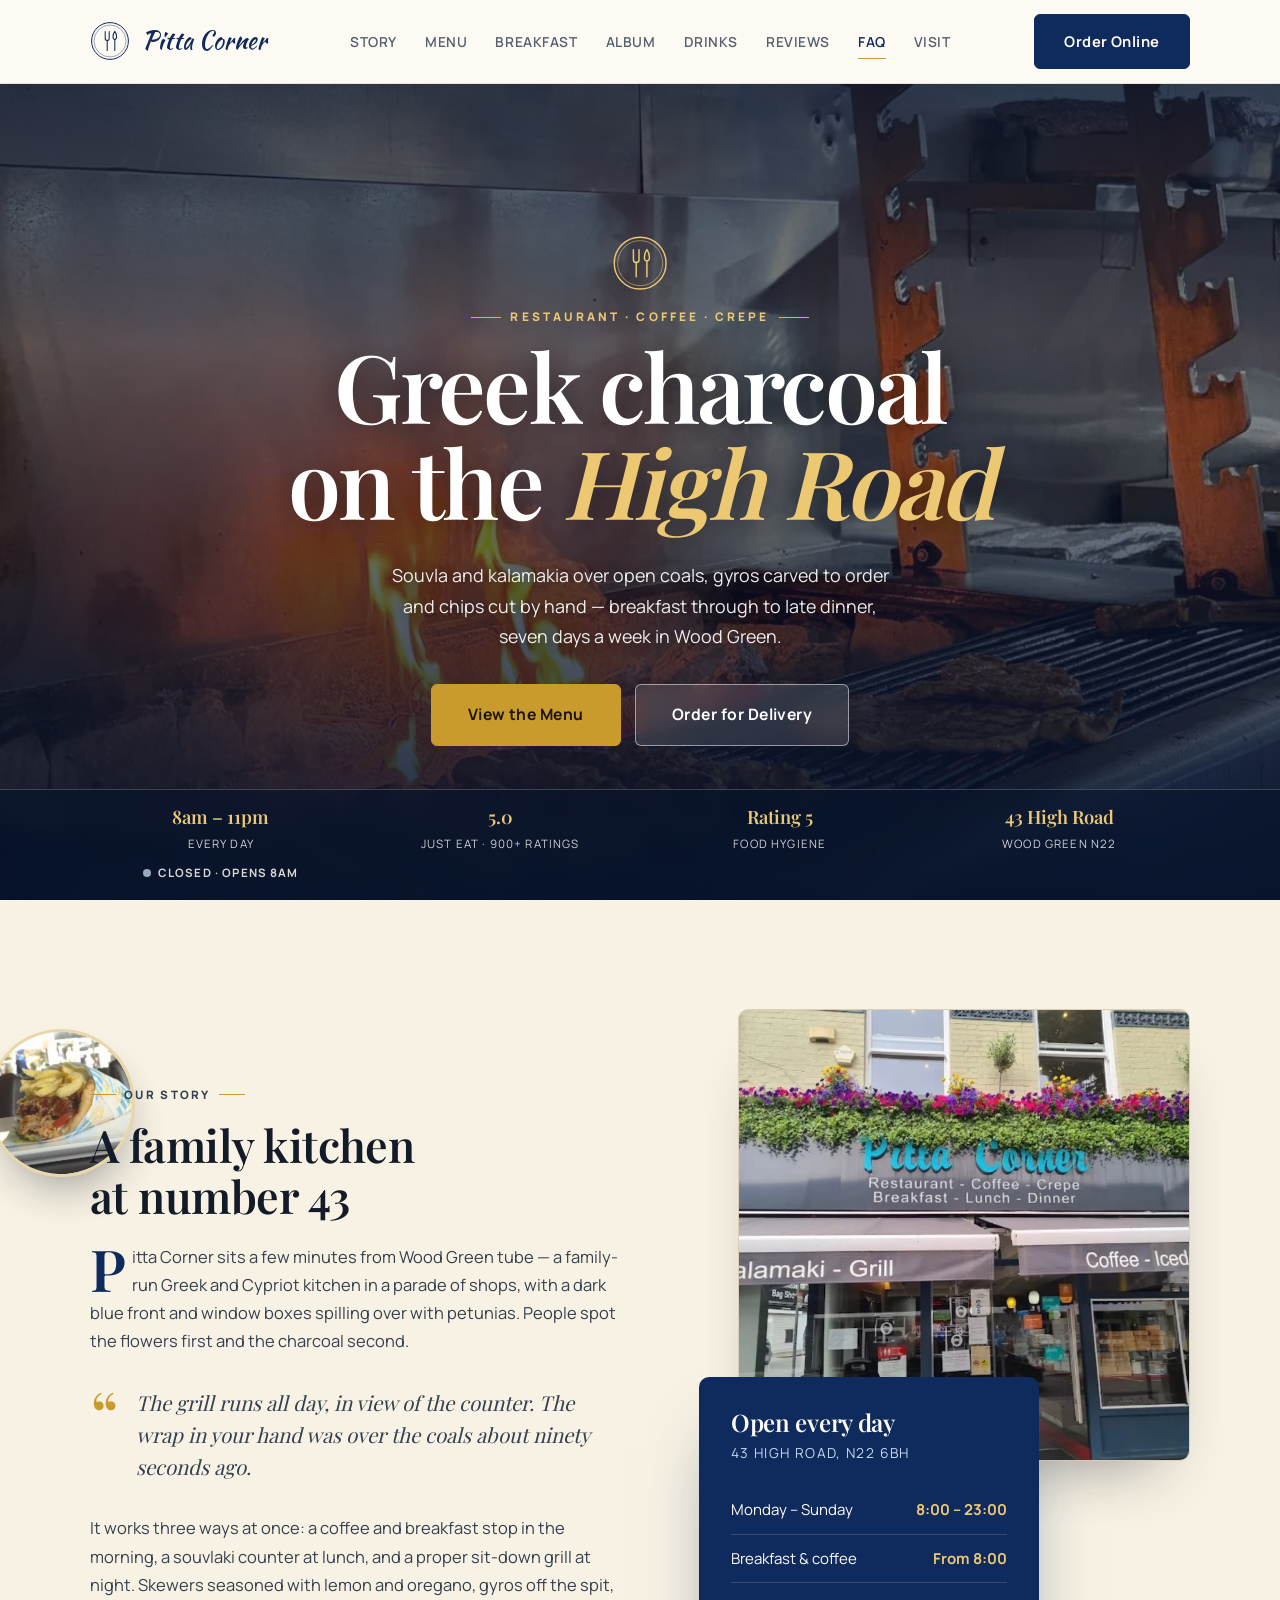
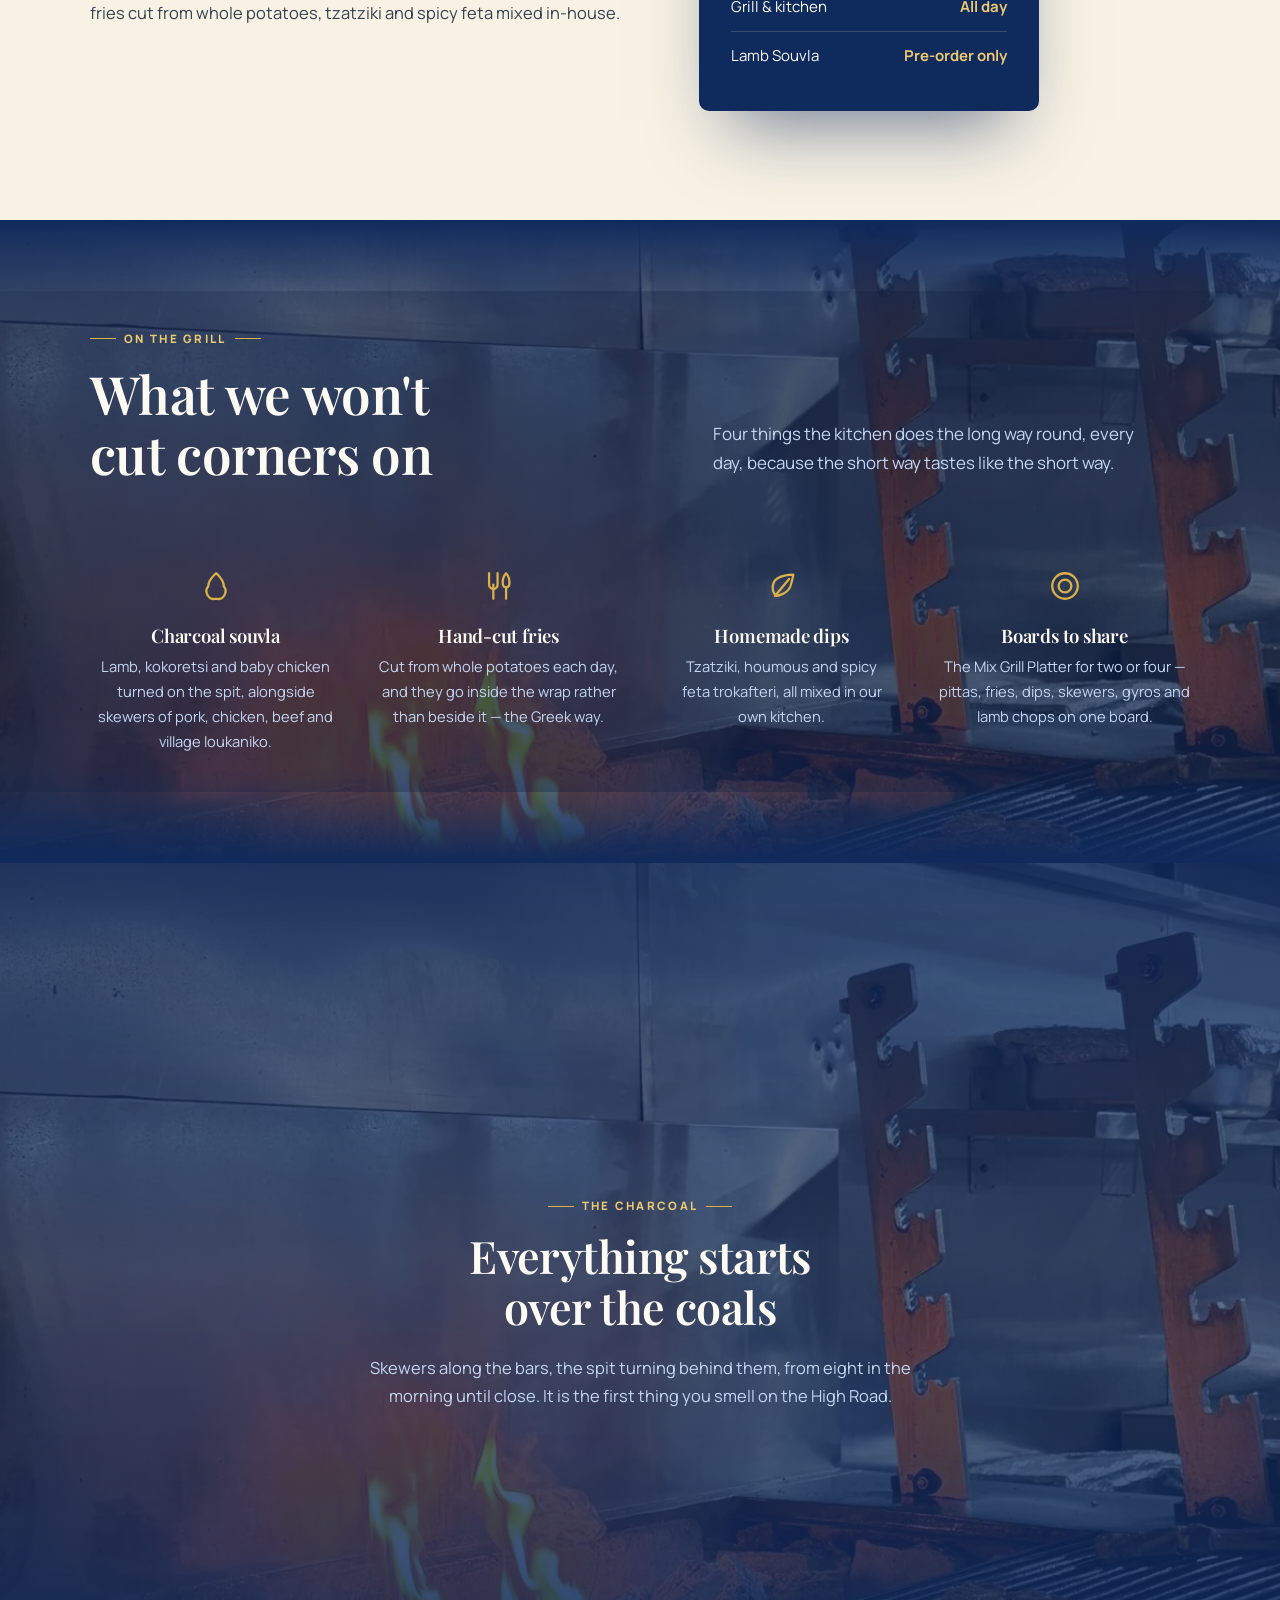
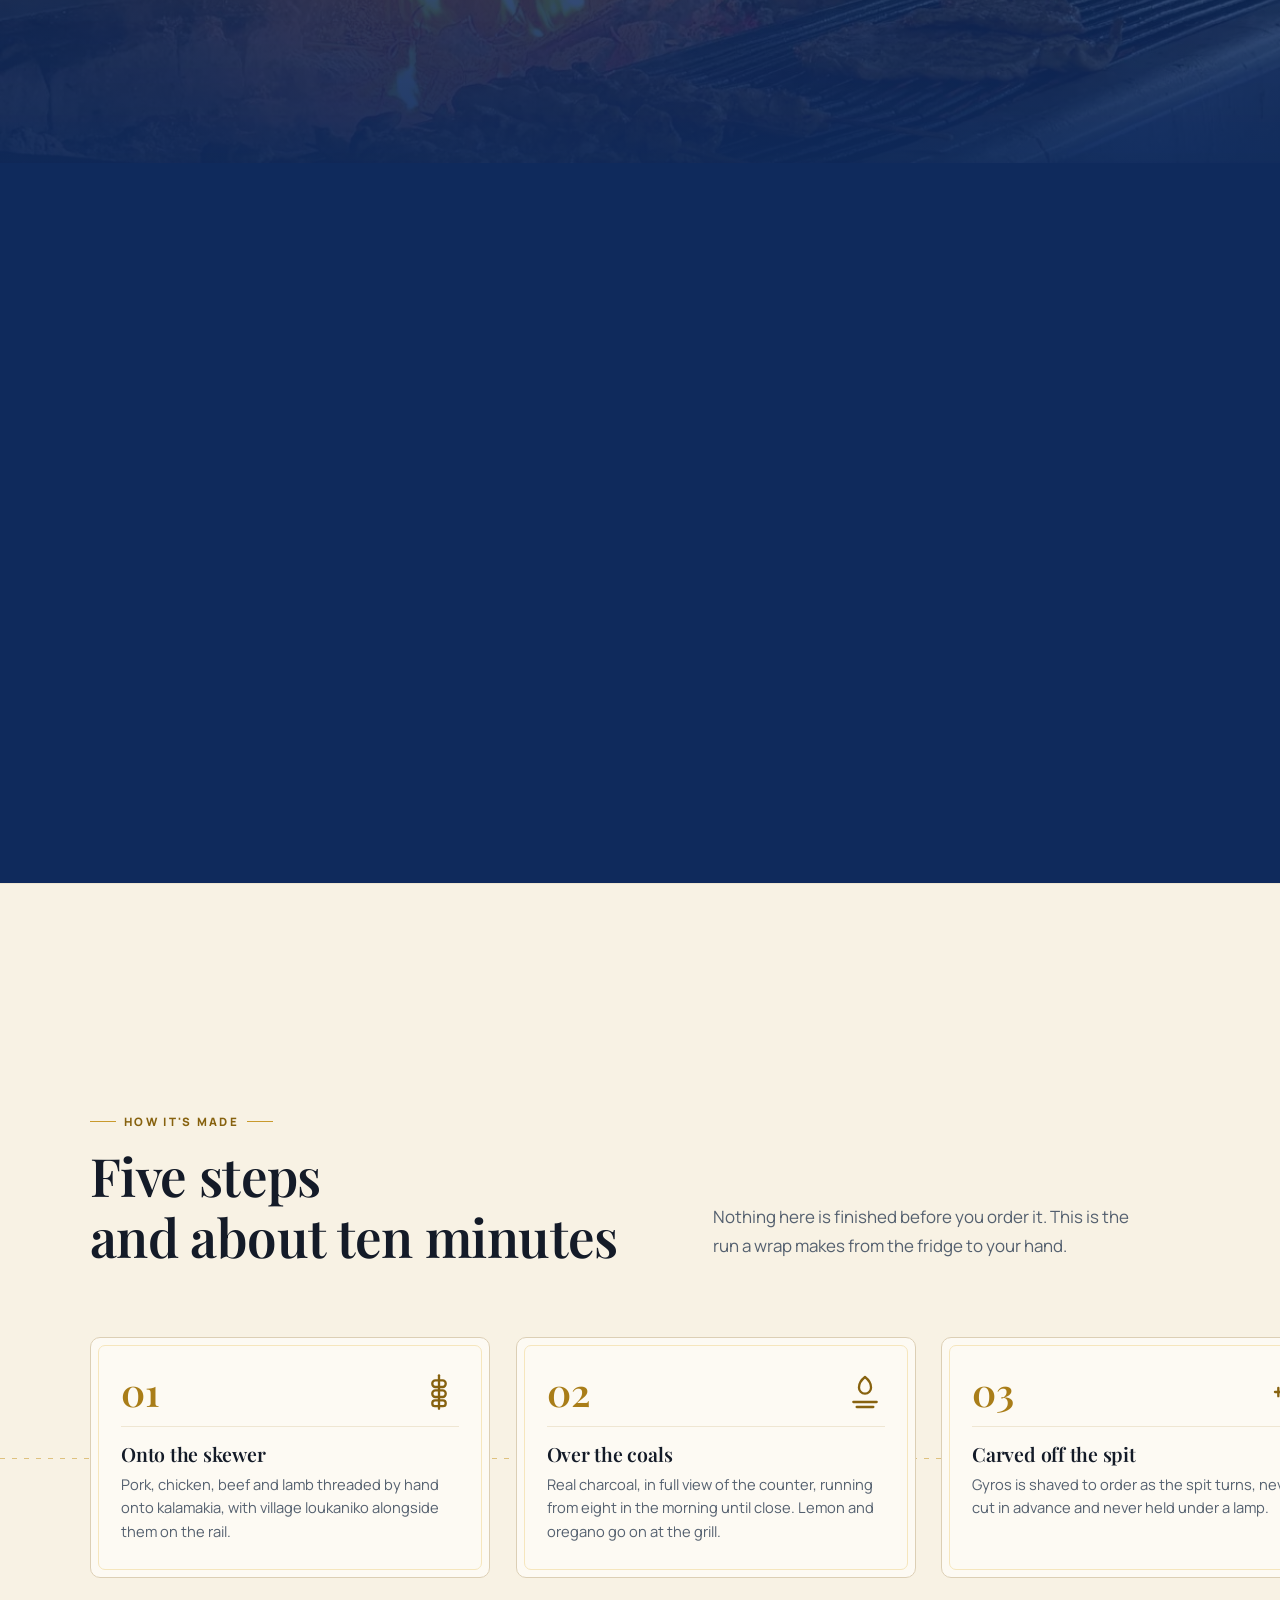
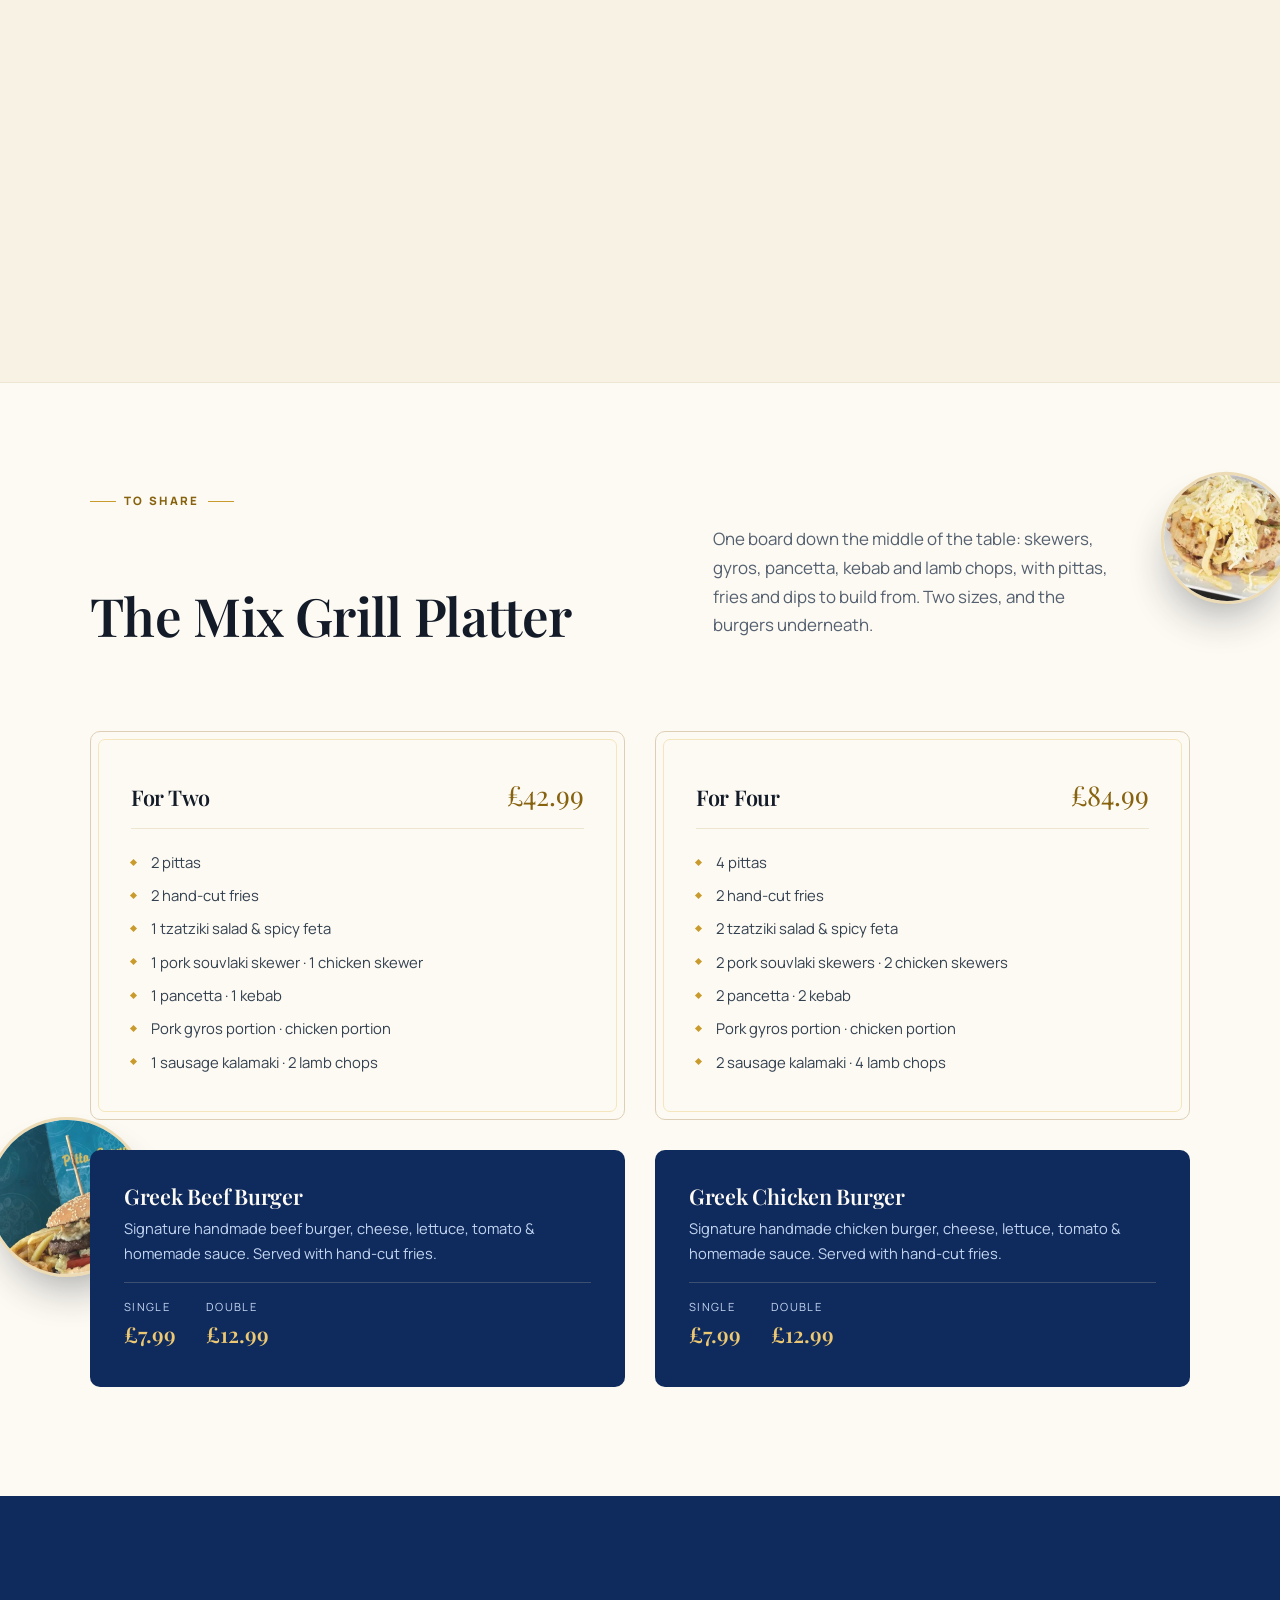
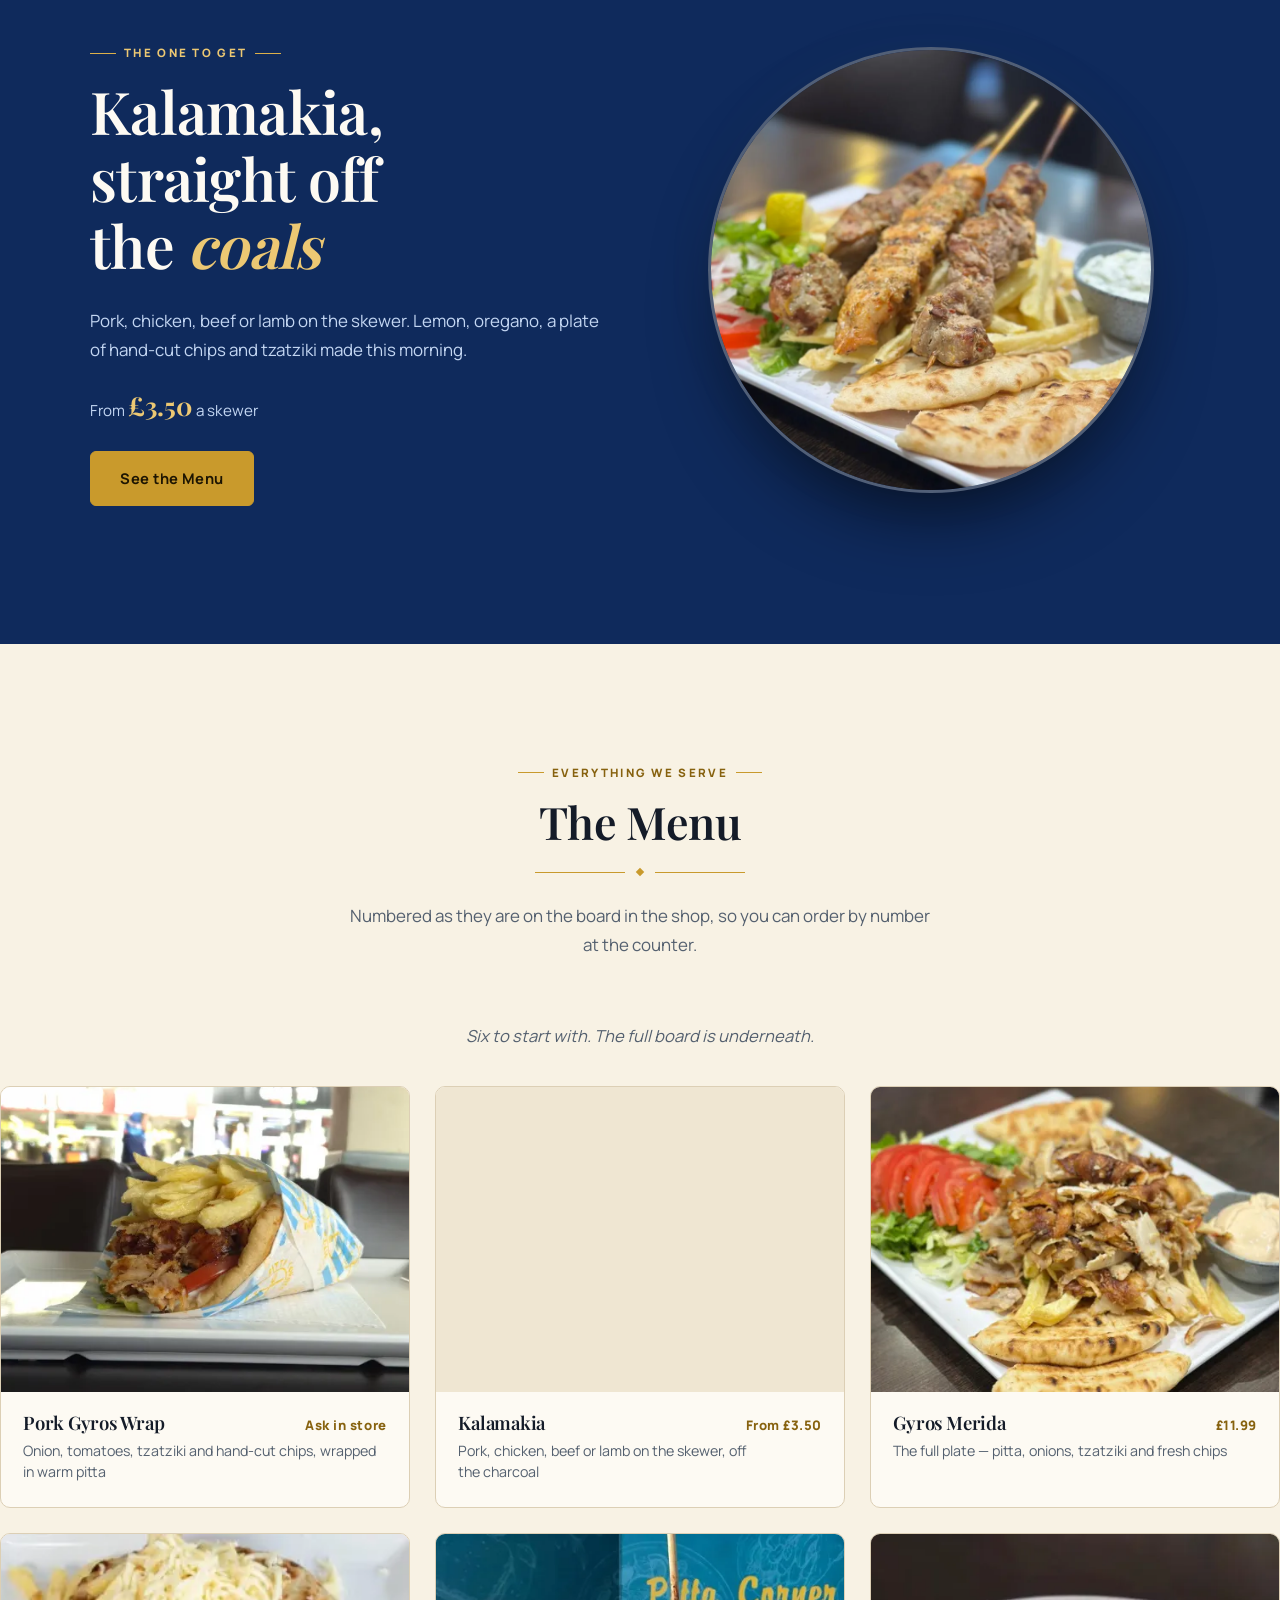
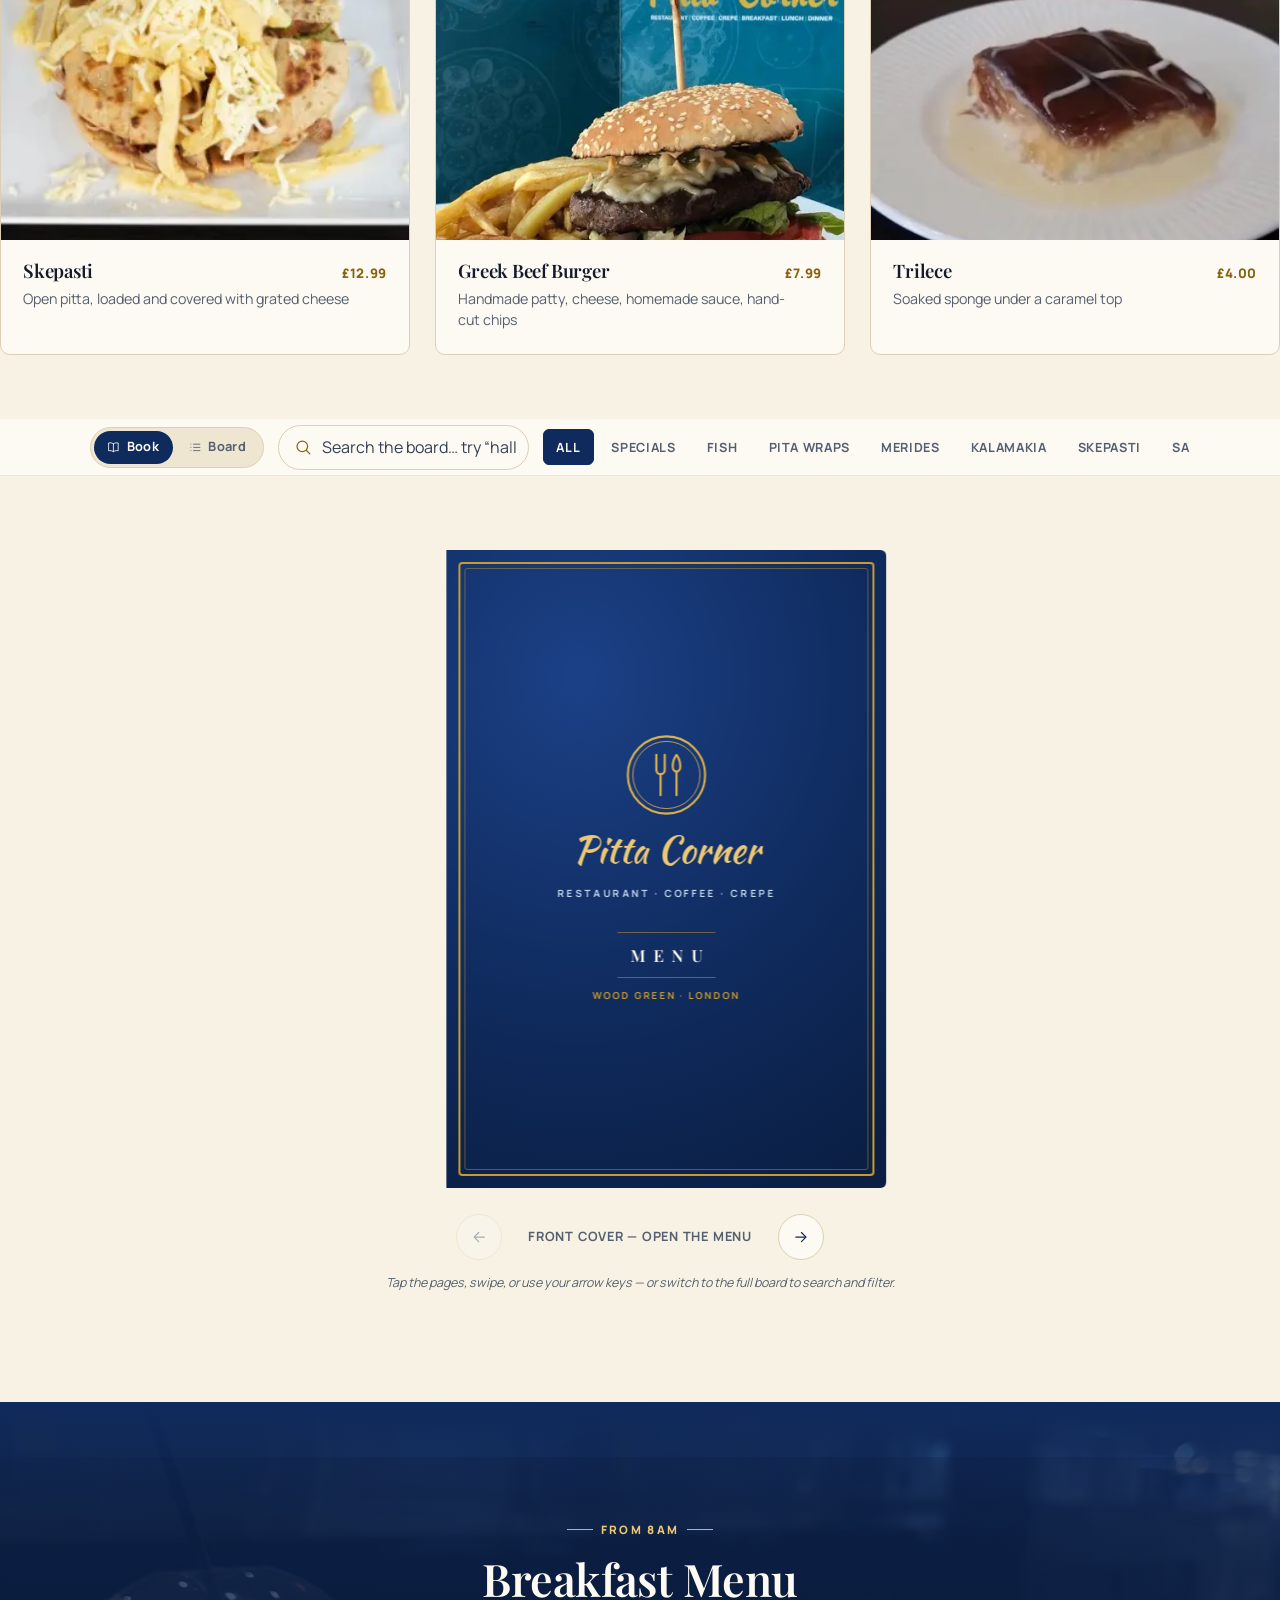
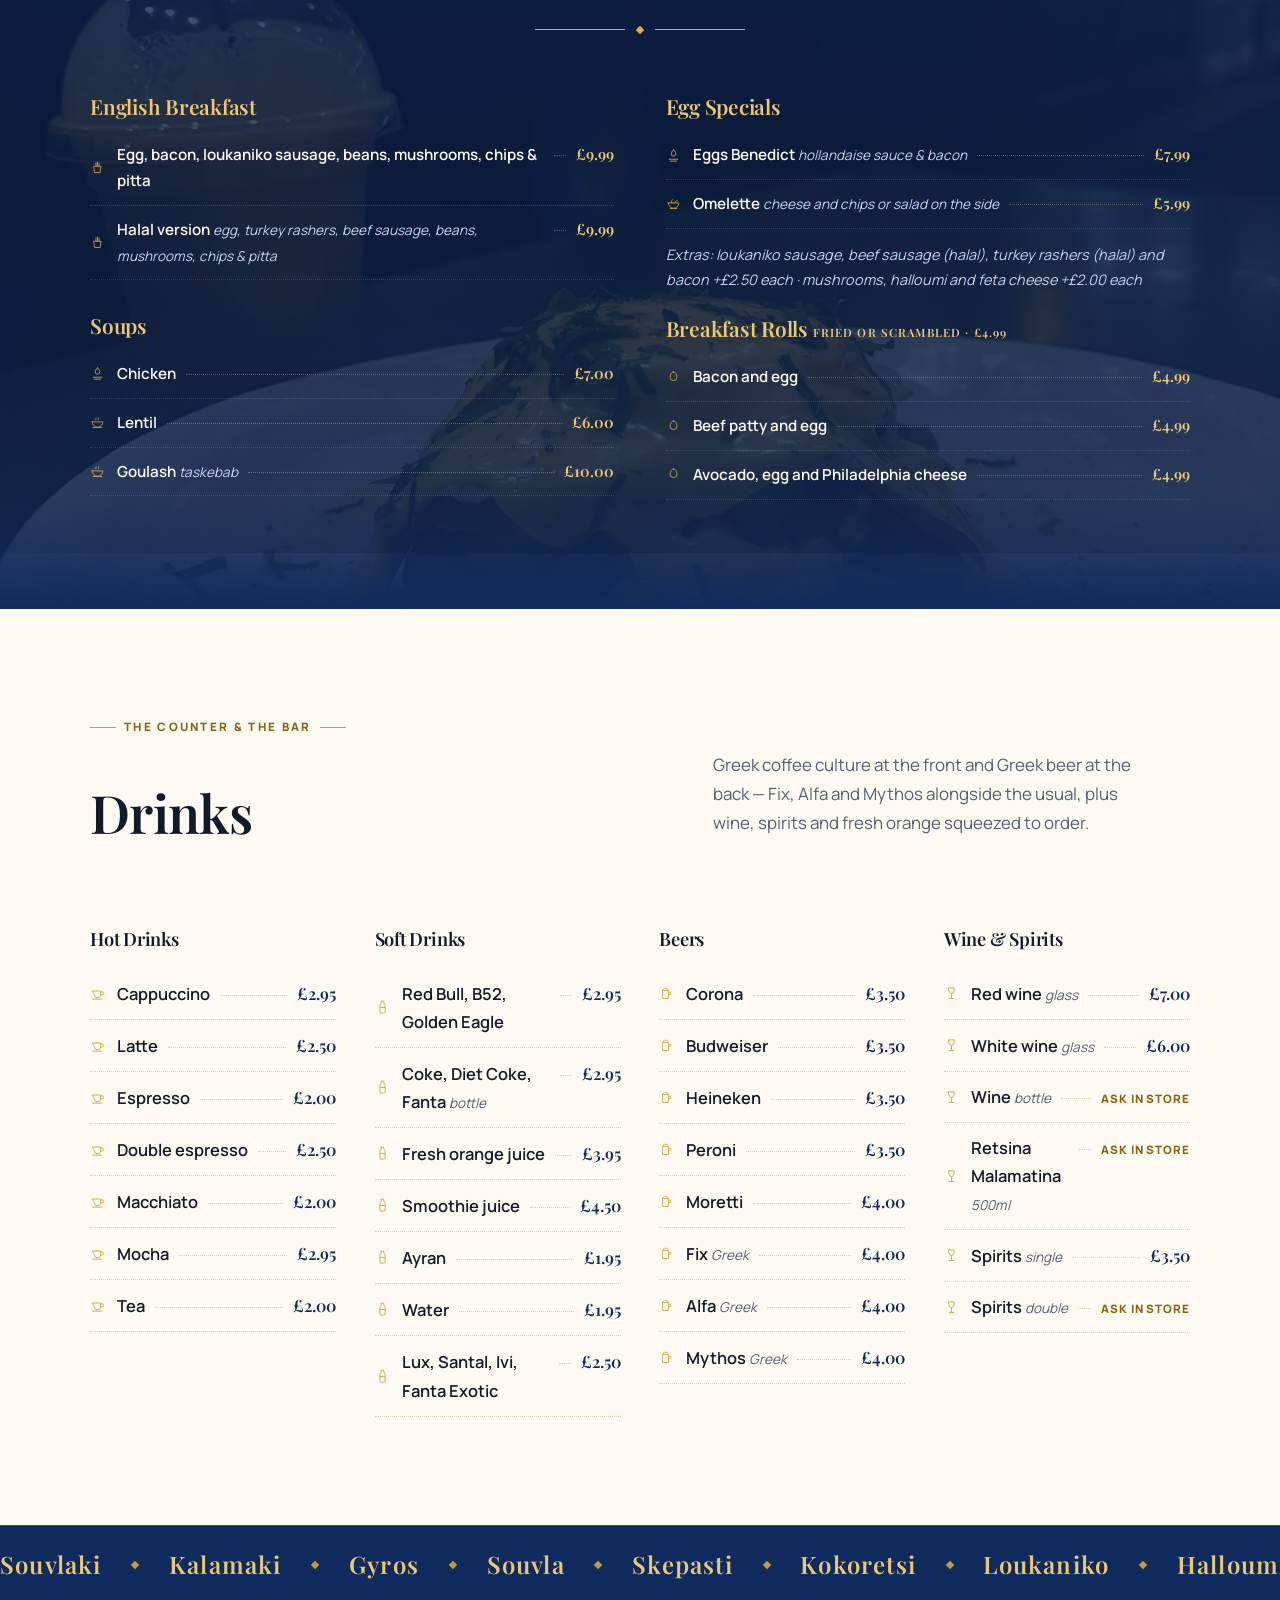
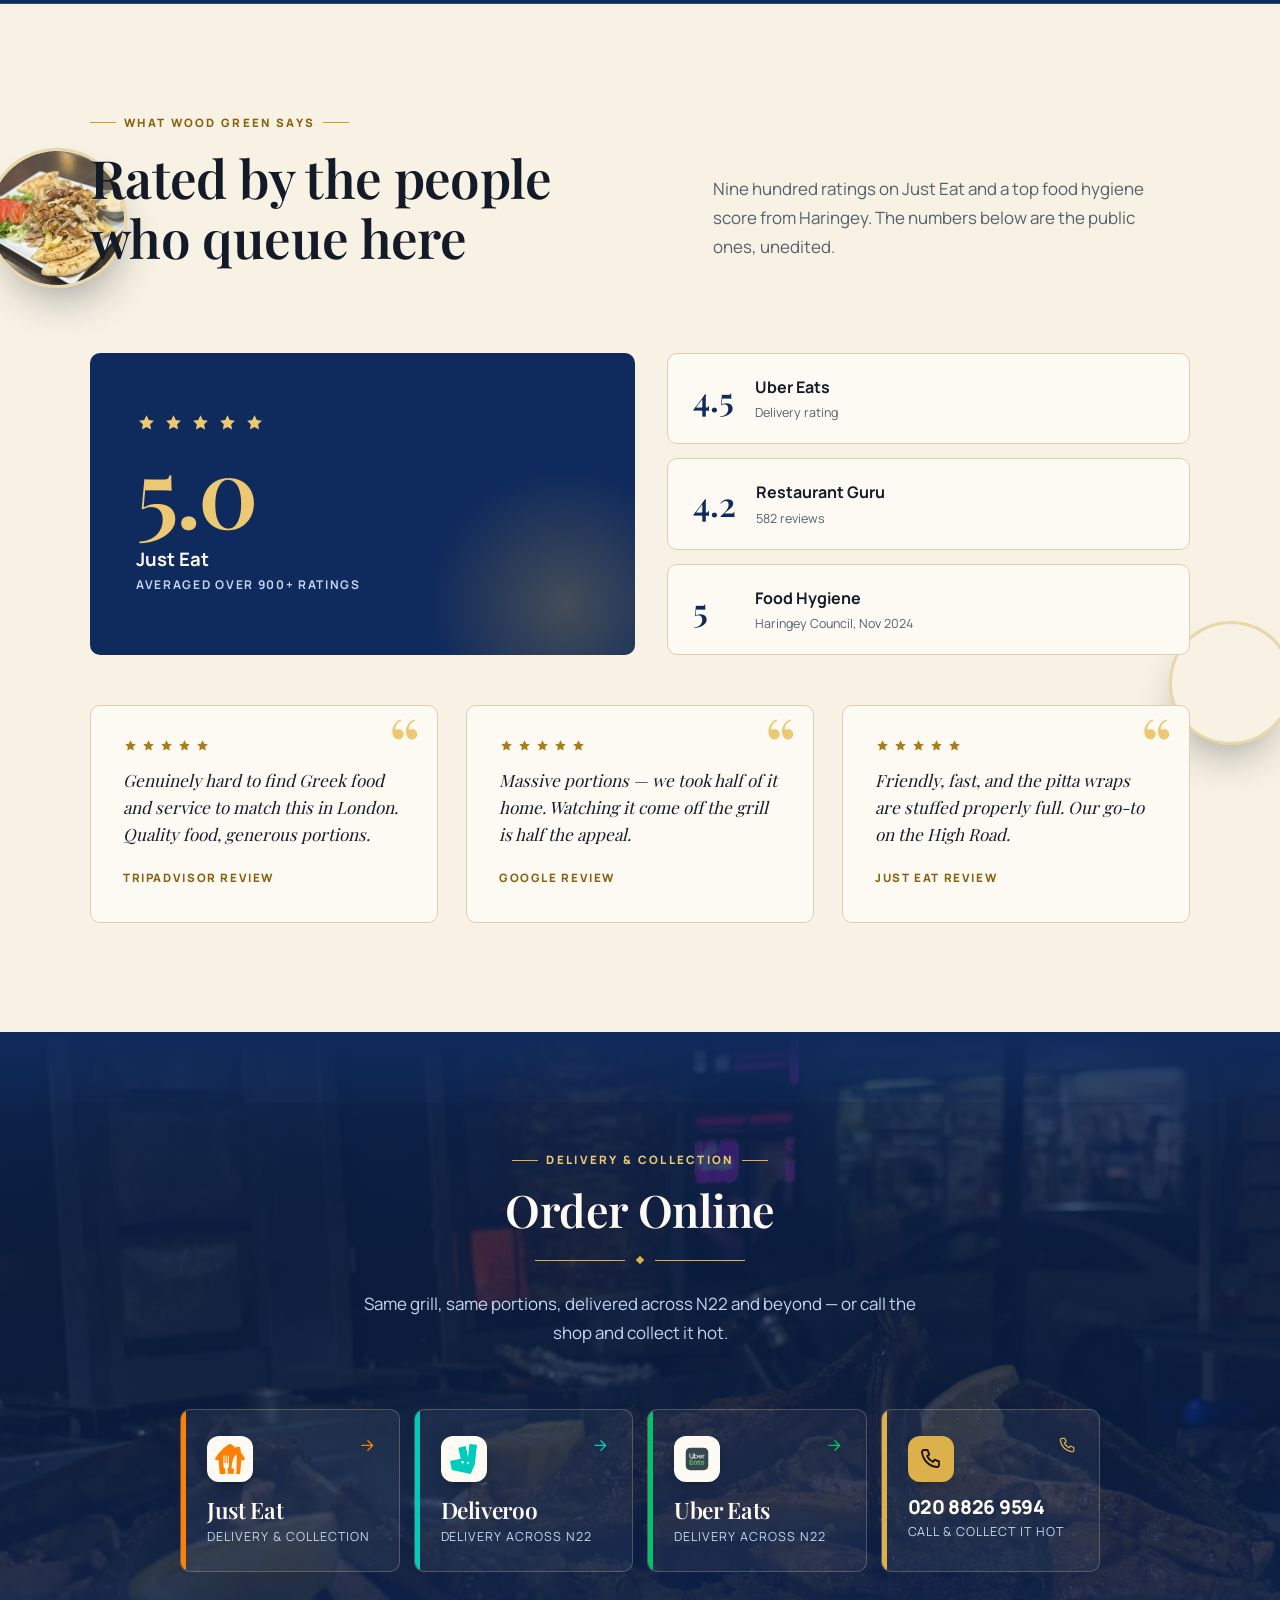
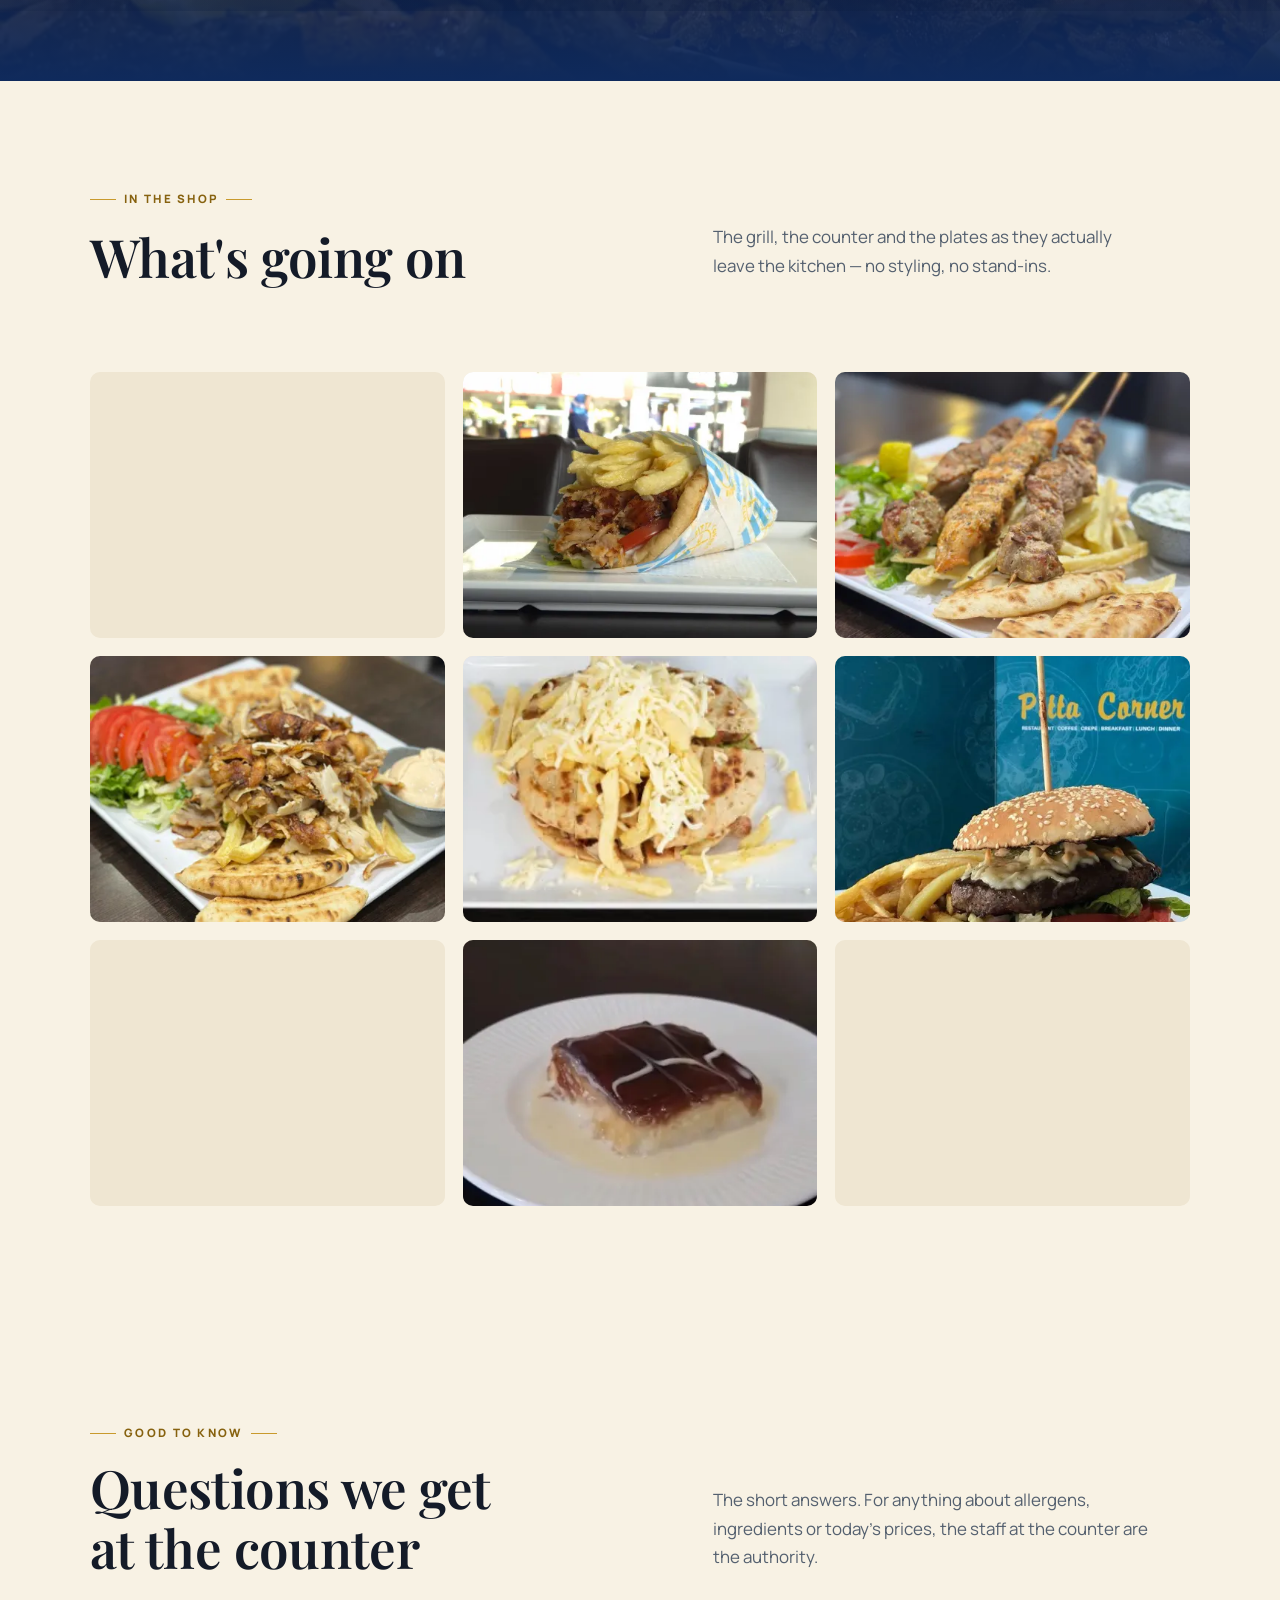
==== commit 5a4d424d: "Present the menu as a classic bound book, and animate the quiet sections THE BOOK. Navy boards with " ====
--- a/index.html
+++ b/index.html
@@ -79,6 +79,8 @@
     <symbol id="i-info" viewBox="0 0 24 24"><circle cx="12" cy="12" r="9"/><path d="M12 11v5.5"/><path d="M12 7.6v.1"/></symbol>
     <symbol id="i-search" viewBox="0 0 24 24"><circle cx="11" cy="11" r="7"/><path d="m16.5 16.5 4.5 4.5"/></symbol>
     <symbol id="i-x" viewBox="0 0 24 24"><path d="m6 6 12 12"/><path d="M18 6 6 18"/></symbol>
+    <symbol id="i-book" viewBox="0 0 24 24"><path d="M12 5.5C10.4 4 8.2 3.4 5.6 3.4c-.9 0-1.8.1-2.6.3v14.6c.8-.2 1.7-.3 2.6-.3 2.6 0 4.8.6 6.4 2.1 1.6-1.5 3.8-2.1 6.4-2.1.9 0 1.8.1 2.6.3V3.7c-.8-.2-1.7-.3-2.6-.3-2.6 0-4.8.6-6.4 2.1Z"/><path d="M12 5.5v14.6"/></symbol>
+    <symbol id="i-list" viewBox="0 0 24 24"><path d="M8.5 6h12M8.5 12h12M8.5 18h12"/><path d="M3.5 6h.1M3.5 12h.1M3.5 18h.1"/></symbol>
   </defs>
 </svg>
 
@@ -476,6 +478,12 @@
 
     <div class="filter-wrap">
       <div class="shell filter-row">
+        <div class="mview" role="group" aria-label="Menu view">
+          <button type="button" id="view-book" class="mview-btn" aria-pressed="false">
+            <svg class="ico" aria-hidden="true"><use href="#i-book"/></svg>Book</button>
+          <button type="button" id="view-board" class="mview-btn is-active" aria-pressed="true">
+            <svg class="ico" aria-hidden="true"><use href="#i-list"/></svg>Board</button>
+        </div>
         <form id="menu-search-form" class="msearch" role="search" aria-label="Search the menu">
           <svg class="ico" aria-hidden="true"><use href="#i-search"/></svg>
           <input id="menu-search" type="search" placeholder="Search the board… try “halloumi” or 21"
@@ -499,6 +507,31 @@
         </nav>
       </div>
       <p class="shell" id="search-count" role="status" aria-live="polite"></p>
+    </div>
+
+    <!-- The classic menu book. Pages are BUILT from the board below at load,
+         so there is exactly one copy of the menu data in this file. With JS
+         off this block stays hidden and the board stays visible; in book
+         view the board is display:none so assistive tech never reads the
+         menu twice. Searching or picking a category switches to the board,
+         because those tools operate on the flat list. -->
+    <div class="book-wrap" id="book-wrap" hidden>
+      <div class="book-scene">
+        <div class="book is-closed" id="book" aria-label="Menu, presented as a book">
+          <div class="book-base" aria-hidden="true"></div>
+        </div>
+      </div>
+      <div class="book-ui">
+        <button type="button" id="bk-prev" class="bk-btn" aria-label="Previous page" disabled>
+          <svg class="ico" aria-hidden="true" style="transform:rotate(180deg)"><use href="#i-arrow"/></svg>
+        </button>
+        <p id="bk-status" role="status" aria-live="polite">Front cover — open the menu</p>
+        <button type="button" id="bk-next" class="bk-btn" aria-label="Next page">
+          <svg class="ico" aria-hidden="true"><use href="#i-arrow"/></svg>
+        </button>
+      </div>
+      <p class="book-hint">Tap the pages, swipe, or use your arrow keys — or switch to
+         the full board to search and filter.</p>
     </div>
 
     <div class="shell" id="menu-groups">
--- a/css/style.css
+++ b/css/style.css
@@ -1215,7 +1215,7 @@
 .msearch > .ico{color:var(--gold-700);flex:0 0 auto;}
 .msearch input{flex:1 1 auto;min-width:0;border:0;background:none;font:inherit;
   font-size:16px;color:var(--ink-900);}
-.msearch input::placeholder{color:var(--ink-600);opacity:.75;}
+.msearch input::placeholder{color:var(--ink-700);opacity:1;}
 /* our clear button replaces the native one, not joins it */
 .msearch input::-webkit-search-cancel-button{display:none;}
 /* author display beats the [hidden] attribute, so restate it */
@@ -1225,6 +1225,7 @@
   transition:background var(--t-fast) var(--e-soft),color var(--t-fast) var(--e-soft);}
 #search-clear:hover{background:var(--blue-900);color:var(--cream-50);}
 #search-clear .ico{width:.9em;height:.9em;}
+@media (pointer:coarse){#search-clear{width:40px;height:40px;}}
 #search-count{margin:0;font-size:.85rem;color:var(--ink-600);}
 #search-count:not(:empty){padding-bottom:10px;}
 #menu-groups .dish.is-off,#menu-groups .plist > li.is-off{display:none;}
@@ -1313,6 +1314,11 @@
     -webkit-mask:radial-gradient(farthest-side,transparent calc(100% - 3.5px),#000 calc(100% - 3px));
     mask:radial-gradient(farthest-side,transparent calc(100% - 3.5px),#000 calc(100% - 3px));}
   #to-top:hover{background:var(--blue-700);}
+  /* the ID's own box-shadow outranks the global :focus-visible ring, and
+     the near-black outline vanishes on the navy footer it overlays --
+     restate both, cream and gold, at ID specificity */
+  #to-top:focus-visible{outline-color:var(--cream-50);
+    box-shadow:0 14px 30px -14px rgba(15,42,92,.65),0 0 0 6px var(--gold-600);}
   @supports (animation-timeline: scroll()){
     @media (prefers-reduced-motion: no-preference){
       #to-top{opacity:0;visibility:hidden;translate:0 10px;
@@ -1368,6 +1374,279 @@
   cursor:zoom-in;}
 .shot-btn img{width:100%;height:100%;}
 
+/* ═══════════ MENU BOOK ═══════════
+   A bound menu: navy boards, gold frame, cream leaves that turn in 3D
+   around the spine. The pages are generated from the board markup at
+   load — one copy of the data — and the flat board remains the record
+   for search, print, no-JS and assistive tech. Desktop shows a
+   two-page spread; under 760px the same page nodes feed a single-page
+   pager, because a 390px spread would set the menu in 8px type. */
+.mview{display:flex;flex:0 0 auto;background:var(--cream-200);
+  border:1px solid var(--cream-300);border-radius:var(--r-full);padding:3px;gap:3px;}
+.mview-btn{display:inline-flex;align-items:center;gap:.5em;border:0;background:none;
+  padding:.42em 1.05em;border-radius:var(--r-full);font-weight:700;font-size:.8rem;
+  letter-spacing:.03em;color:var(--ink-600);
+  transition:background var(--t-fast) var(--e-soft),color var(--t-fast) var(--e-soft);}
+.mview-btn .ico{width:1em;height:1em;}
+.mview-btn:hover{color:var(--blue-900);}
+.mview-btn.is-active{background:var(--blue-900);color:var(--cream-50);}
+#menu-groups.is-booked{display:none;}
+
+.book-wrap{padding:clamp(10px,2vw,26px) 0 0;}
+.book-scene{perspective:2600px;perspective-origin:50% 46%;}
+.book{position:relative;width:min(880px,92vw);aspect-ratio:1.38;margin:0 auto;
+  transition:transform 950ms var(--e-soft);}
+/* closed, only the cover shows on the right half — slide so it reads centred */
+.book.is-closed{transform:translateX(-22%);}
+.book.is-ended{transform:translateX(22%);}
+.book-base{position:absolute;inset:-10px -8px;border-radius:12px 16px 16px 12px;
+  background:linear-gradient(150deg,#0b1f44,#16376f 55%,#0d2450);
+  box-shadow:0 46px 90px -34px rgba(15,42,92,.6);
+  opacity:1;transition:opacity 500ms var(--e-soft);}
+.book.is-closed .book-base,.book.is-ended .book-base{opacity:0;}
+/* the stitched spine, only meaningful while the book is open */
+.book-base::after{content:"";position:absolute;left:50%;top:6px;bottom:6px;width:44px;
+  transform:translateX(-50%);
+  background:linear-gradient(90deg,transparent,rgba(8,16,34,.55) 50%,transparent);}
+
+.leaf{position:absolute;top:0;right:0;width:50%;height:100%;
+  transform-origin:left center;transform-style:preserve-3d;
+  transition:transform 1000ms var(--e-soft);}
+.leaf.is-turned{transform:rotateY(-180deg);}
+.leaf-face{position:absolute;inset:0;overflow:hidden;
+  -webkit-backface-visibility:hidden;backface-visibility:hidden;
+  background:var(--cream-50);}
+.leaf-back{transform:rotateY(180deg);}
+/* paper: right pages (fronts) shade toward the spine on their left edge,
+   left pages (backs) on their right edge */
+.leaf-front{border-radius:0 6px 6px 0;
+  background:linear-gradient(90deg,rgba(20,27,40,.10),rgba(20,27,40,.02) 9%,transparent 16%),var(--cream-50);}
+.leaf-back{border-radius:6px 0 0 6px;
+  background:linear-gradient(270deg,rgba(20,27,40,.10),rgba(20,27,40,.02) 9%,transparent 16%),var(--cream-50);}
+
+/* ── page interior ── */
+.pg{position:relative;width:100%;height:100%;display:flex;flex-direction:column;
+  padding:clamp(16px,2.6vw,30px) clamp(15px,2.4vw,28px);
+  overflow-y:auto;scrollbar-width:none;}
+.pg::-webkit-scrollbar{display:none;}
+.pg-sec{margin-bottom:clamp(8px,1.2vw,16px);}
+.pg-h{font-family:var(--font-display);font-weight:600;font-size:clamp(.82rem,1.25vw,1.02rem);
+  letter-spacing:.09em;text-transform:uppercase;text-align:center;
+  color:var(--blue-900);margin:0 0 2px;}
+.pg-rule{display:flex;align-items:center;justify-content:center;gap:8px;margin:0 0 clamp(7px,1vw,12px);}
+.pg-rule::before,.pg-rule::after{content:"";height:1px;width:34px;background:var(--gold-500);}
+.pg-rule i{width:4px;height:4px;transform:rotate(45deg);background:var(--gold-500);}
+.pg-row{padding:clamp(2px,.5vw,4px) 0;}
+.pg-top{display:flex;align-items:baseline;gap:7px;}
+.pg-no{flex:0 0 auto;min-width:16px;font-family:var(--font-display);
+  font-size:.62rem;font-weight:600;color:var(--gold-700);}
+.pg-name{font-weight:700;font-size:clamp(.66rem,.95vw,.8rem);color:var(--ink-900);}
+.pg-tag{flex:0 0 auto;padding:0 5px;border-radius:3px;font-size:.5rem;font-weight:800;
+  letter-spacing:.06em;text-transform:uppercase;background:var(--blue-900);color:var(--gold-300);}
+.pg-dots{flex:1 1 auto;min-width:10px;border-bottom:1px dotted var(--cream-300);
+  transform:translateY(-3px);}
+.pg-price{flex:0 0 auto;font-family:var(--font-display);font-weight:600;
+  font-size:clamp(.66rem,.95vw,.8rem);color:var(--blue-900);white-space:nowrap;}
+.pg-price.pg-ask{font-family:var(--font);font-size:.55rem;font-weight:800;
+  letter-spacing:.07em;text-transform:uppercase;color:var(--gold-700);}
+.pg-desc{margin:1px 0 0 23px;font-family:var(--font-display);font-style:italic;
+  font-size:clamp(.6rem,.85vw,.72rem);line-height:1.4;color:var(--ink-600);
+  display:-webkit-box;-webkit-line-clamp:2;-webkit-box-orient:vertical;overflow:hidden;}
+
+/* ── special faces ── */
+.pg-cover{align-items:center;justify-content:center;text-align:center;gap:10px;
+  background:radial-gradient(120% 90% at 30% 20%,#1c4187,#0f2a5c 60%,#0b1f44);}
+.pg-cover::before{content:"";position:absolute;inset:12px;border:2px solid var(--gold-500);
+  border-radius:4px;pointer-events:none;}
+.pg-cover::after{content:"";position:absolute;inset:18px;border:1px solid rgba(201,154,44,.45);
+  border-radius:3px;pointer-events:none;}
+.pg-badge{width:clamp(54px,7vw,84px);height:clamp(54px,7vw,84px);color:var(--gold-400);
+  fill:none;stroke:currentColor;}
+.pg-cover-name{font-family:var(--font-script);font-size:clamp(1.5rem,3vw,2.3rem);
+  color:var(--gold-300);line-height:1.3;}
+.pg-cover-sub{font-size:clamp(.5rem,.8vw,.62rem);font-weight:700;letter-spacing:.26em;
+  text-transform:uppercase;color:var(--blue-200);}
+.pg-cover-menu{margin-top:clamp(8px,1.6vw,20px);font-family:var(--font-display);
+  font-size:clamp(.78rem,1.3vw,1.05rem);font-weight:600;letter-spacing:.5em;
+  text-indent:.5em;color:var(--cream-50);
+  border-top:1px solid rgba(201,154,44,.5);border-bottom:1px solid rgba(201,154,44,.5);
+  padding:8px 4px;}
+.pg-cover-est{font-size:clamp(.48rem,.75vw,.6rem);font-weight:700;letter-spacing:.2em;
+  text-transform:uppercase;color:var(--gold-500);}
+.pg-endcover{background:radial-gradient(120% 90% at 70% 20%,#1c4187,#0f2a5c 60%,#0b1f44);}
+.pg-title,.pg-end{align-items:center;justify-content:center;text-align:center;gap:8px;}
+.pg-title .pg-badge,.pg-end .pg-badge{color:var(--gold-600);}
+.pg-title-name{font-family:var(--font-display);font-weight:600;
+  font-size:clamp(1.15rem,2vw,1.7rem);color:var(--blue-900);letter-spacing:-.01em;}
+.pg-title-line{font-size:clamp(.55rem,.85vw,.68rem);font-weight:700;letter-spacing:.18em;
+  text-transform:uppercase;color:var(--gold-700);}
+.pg-title-copy{font-family:var(--font-display);font-style:italic;
+  font-size:clamp(.68rem,1vw,.82rem);color:var(--ink-700);max-width:30ch;line-height:1.6;}
+.pg-title-meta{margin-top:6px;font-size:clamp(.56rem,.8vw,.66rem);color:var(--ink-600);line-height:1.8;}
+.pg-end-script{font-family:var(--font-script);font-size:clamp(1.6rem,3vw,2.4rem);
+  color:var(--gold-600);}
+.pg-info-note{font-size:clamp(.58rem,.85vw,.7rem);color:var(--ink-700);line-height:1.65;
+  border-left:2px solid var(--gold-500);padding-left:10px;margin:0 0 10px;}
+
+/* ── controls ── */
+.book-ui{display:flex;align-items:center;justify-content:center;gap:clamp(14px,2.4vw,26px);
+  margin-top:clamp(16px,2.4vw,26px);}
+.bk-btn{display:grid;place-items:center;width:46px;height:46px;border-radius:50%;
+  border:1px solid var(--cream-300);background:var(--cream-50);color:var(--blue-900);
+  transition:background var(--t-fast) var(--e-soft),border-color var(--t-fast) var(--e-soft),
+             color var(--t-fast) var(--e-soft),opacity var(--t-fast);}
+.bk-btn:hover:not(:disabled){background:var(--blue-900);border-color:var(--blue-900);color:var(--gold-300);}
+.bk-btn:disabled{opacity:.35;cursor:default;}
+#bk-status{margin:0;min-width:20ch;text-align:center;font-size:.8rem;font-weight:700;
+  letter-spacing:.06em;text-transform:uppercase;color:var(--ink-600);}
+.book-hint{text-align:center;font-size:.78rem;color:var(--ink-600);font-style:italic;
+  margin:12px 0 0;}
+.book .leaf-face{cursor:pointer;}
+.pg-cover,.pg-endcover{cursor:pointer;}
+
+/* the book settles in as it scrolls into view */
+@supports (animation-timeline: view()){
+  @media (prefers-reduced-motion: no-preference){
+    /* the entrance lives on the scene wrapper: an animation on .book
+       itself would override the closed/open translateX for as long as
+       the timeline holds it, which pinned the mobile book off-centre */
+    .book-scene{view-timeline-name:--bk;
+      animation:book-in linear both;animation-timeline:--bk;
+      animation-range:entry 0% entry 55%;}
+    @keyframes book-in{from{opacity:0;transform:translateY(44px) rotateX(10deg);}
+                       to{opacity:1;}}
+  }
+}
+@media (prefers-reduced-motion: reduce){
+  .book,.leaf,.book-base{transition:none !important;}
+}
+
+/* ── single-page mode ── */
+@media (max-width:759px){
+  .book{width:min(400px,94vw);aspect-ratio:.585;}
+  .book.is-closed,.book.is-ended{transform:none;}
+  .book-base{inset:-7px -6px -9px;border-radius:10px;}
+  .book-base::after{display:none;}
+  .mob-holder{position:absolute;inset:0;border-radius:6px;overflow:hidden;
+    background:var(--cream-50);}
+  .mob-holder .pg{border-radius:6px;}
+  .pg{padding:22px 20px;}
+  .pg-h{font-size:.98rem;}
+  .pg-name,.pg-price{font-size:.85rem;}
+  .pg-price.pg-ask{font-size:.6rem;}
+  .pg-no{font-size:.7rem;min-width:19px;}
+  .pg-desc{font-size:.74rem;margin-left:26px;}
+  .pg-tag{font-size:.55rem;}
+  .pg-row{padding:3.5px 0;}
+  .pg-cover-name{font-size:2rem;}
+  .pg-cover-sub{font-size:.6rem;}
+  .pg-cover-menu{font-size:.95rem;}
+  .pg-title-name{font-size:1.5rem;}
+  .pg-title-line{font-size:.66rem;}
+  .pg-title-copy{font-size:.8rem;}
+  .pg-title-meta{font-size:.66rem;}
+  .pg-info-note{font-size:.7rem;}
+
+  @media (prefers-reduced-motion: no-preference){
+    .mob-holder.page-out{animation:pgout 200ms var(--e-soft) both;}
+    .mob-holder.page-in{animation:pgin 260ms var(--e-out) both;}
+    @keyframes pgout{to{opacity:0;transform:translateX(-26px) rotateY(-9deg);}}
+    @keyframes pgin{from{opacity:0;transform:translateX(30px) rotateY(7deg);}to{opacity:1;}}
+  }
+  .mview{order:-1;}
+  .book-hint{padding:0 18px;}
+}
+
+/* ═══════════ SECTION ANIMATION PASS ═══════════
+   The quiet sections get their own scroll-driven life. Everything here
+   is compositor property motion (opacity/transform), riding view
+   timelines, double-gated behind @supports and no-preference. Small
+   elements (stars, icons, quote marks) always ride a NAMED timeline on
+   their container — their own view range is a few pixels, so on view()
+   they would complete the instant they appeared. */
+@supports (animation-timeline: view()){
+  @media (prefers-reduced-motion: no-preference){
+
+    /* menu, breakfast and drinks rows slide in one after another —
+       each row has its own view range, so the cascade is natural */
+    .dish,.plist > li{animation:list-row-in linear both;animation-timeline:view();
+      animation-range:entry 0% entry 32%;}
+    @keyframes list-row-in{from{opacity:0;transform:translateX(-16px);}
+                           to{opacity:1;transform:none;}}
+
+    /* pillar icons pop up out of their captions */
+    .pillar{view-timeline-name:--pl;}
+    .pillar .ico{transform-origin:50% 100%;
+      animation:pillar-pop linear both;animation-timeline:--pl;
+      animation-range:entry 10% entry 62%;}
+    @keyframes pillar-pop{
+      0%{opacity:0;transform:scale(.4) rotate(-10deg);}
+      62%{opacity:1;transform:scale(1.14) rotate(2deg);}
+      100%{opacity:1;transform:none;}}
+
+    /* order cards arrive from alternating sides */
+    .order-card:nth-child(odd){animation:oc-in-l linear both;animation-timeline:view();
+      animation-range:entry 0% entry 48%;}
+    .order-card:nth-child(even){animation:oc-in-r linear both;animation-timeline:view();
+      animation-range:entry 0% entry 48%;}
+    @keyframes oc-in-l{from{opacity:0;transform:translateX(-36px) rotate(-1.4deg);}
+                       to{opacity:1;transform:none;}}
+    @keyframes oc-in-r{from{opacity:0;transform:translateX(36px) rotate(1.4deg);}
+                       to{opacity:1;transform:none;}}
+
+    /* review stars light one after another; the big quote mark drifts in */
+    .rating-hero{view-timeline-name:--rh;}
+    .quote{view-timeline-name:--qt;}
+    .stars .ico:nth-child(1){--sd:0%;}
+    .stars .ico:nth-child(2){--sd:5%;}
+    .stars .ico:nth-child(3){--sd:10%;}
+    .stars .ico:nth-child(4){--sd:15%;}
+    .stars .ico:nth-child(5){--sd:20%;}
+    .rating-hero .stars .ico{animation:star-in linear both;animation-timeline:--rh;
+      animation-range:entry calc(8% + var(--sd,0%)) entry calc(34% + var(--sd,0%));}
+    .quote .stars .ico{animation:star-in linear both;animation-timeline:--qt;
+      animation-range:entry calc(8% + var(--sd,0%)) entry calc(40% + var(--sd,0%));}
+    @keyframes star-in{from{opacity:0;transform:scale(.2) rotate(-45deg);}
+                       to{opacity:1;transform:none;}}
+    .quote::before{animation:qmark-in linear both;animation-timeline:--qt;
+      animation-range:entry 14% entry 60%;}
+    @keyframes qmark-in{from{opacity:0;transform:translateY(14px) rotate(-8deg);}
+                        to{opacity:1;transform:none;}}
+
+    /* drinks column titles underline themselves as they arrive */
+    .drink-col{view-timeline-name:--dc;}
+    .drink-col h3{position:relative;padding-bottom:6px;}
+    .drink-col h3::after{content:"";position:absolute;left:0;bottom:0;height:1px;
+      width:52px;background:var(--gold-500);transform:scaleX(0);transform-origin:left;
+      animation:dc-draw linear both;animation-timeline:--dc;
+      animation-range:entry 6% entry 42%;}
+    @keyframes dc-draw{to{transform:scaleX(1);}}
+
+    /* the story pull-quote's gold mark swings in */
+    .pull{view-timeline-name:--pq;}
+    .pull::before{transform-origin:bottom left;
+      animation:pull-mark linear both;animation-timeline:--pq;
+      animation-range:entry 0% entry 70%;}
+    @keyframes pull-mark{from{opacity:0;transform:rotate(-14deg) translateY(8px);}
+                         to{opacity:1;transform:none;}}
+
+    /* platter cards tilt upright as they enter */
+    .platter-card:nth-child(1){animation:plt-l linear both;animation-timeline:view();
+      animation-range:entry 0% entry 50%;}
+    .platter-card:nth-child(2){animation:plt-r linear both;animation-timeline:view();
+      animation-range:entry 0% entry 50%;}
+    @keyframes plt-l{from{opacity:0;transform:translateY(30px) rotate(-1.2deg);}
+                     to{opacity:1;transform:none;}}
+    @keyframes plt-r{from{opacity:0;transform:translateY(30px) rotate(1.2deg);}
+                     to{opacity:1;transform:none;}}
+  }
+}
+/* hover polish, no timeline needed */
+.order-card .oc-logo{transition:transform var(--t-mid) var(--e-out);}
+.order-card:hover .oc-logo{transform:translateY(-4px) rotate(-4deg);}
+.drink-col h3{transition:color var(--t-fast) var(--e-soft);}
+.drink-col:hover h3{color:var(--gold-700);}
+
 /* ═══════════ REDUCED DATA ═══════════
    If the reader has asked for less data, the decorative photography
    goes first; the content photos and the menu stay. */
@@ -1417,7 +1696,8 @@
     background:var(--cream-50);border-bottom:1px solid var(--cream-200);padding:0 22px;
     max-height:0;overflow:hidden;visibility:hidden;z-index:110;
     transition:max-height var(--t-mid) var(--e-soft),padding var(--t-mid) var(--e-soft),visibility var(--t-mid);}
-  .nav-links.is-open{max-height:360px;padding:8px 22px 16px;visibility:visible;}
+  .nav-links.is-open{max-height:calc(100svh - 70px);overflow-y:auto;
+    padding:8px 22px 16px;visibility:visible;}
   .nav-links a{padding:13px 0;border-bottom:1px solid var(--cream-200);}
   .nav-links a::after{display:none;}
   .burger{display:flex;}
@@ -1478,7 +1758,7 @@
   .nav,.hero,.band,.process,.ticker,.album-section,.signature,.map,
   .order-links,.filter-wrap,.floaters,.embers,.featured,.story-stack,
   .reviews-grid,.quotes,.skip-link,.proc-dots,.dish-photo,
-  .actionbar,#to-top,.lightbox,.open-pill,.faq-chev,
+  .actionbar,#to-top,.lightbox,.open-pill,.faq-chev,.book-wrap,
   .eyebrow,.rule,.lead,.pull,.btn,.dish-ico,.dish-mark,.stars{display:none !important;}
 
   /* the FAQ prints as plain question-and-answer (script opens every
@@ -1500,6 +1780,11 @@
 
   /* the board itself */
   #menu-groups .mgroup.is-hidden{display:block !important;}   /* print every category */
+  #menu-groups.is-booked{display:block !important;}           /* book mode prints the board */
+  /* and every dish: a search left running must not thin out the print */
+  #menu-groups .mgroup.is-empty{display:block !important;}
+  #menu-groups .dish.is-off{display:block !important;}
+  #menu-groups .plist > li.is-off{display:flex !important;}
   .mgroup{break-inside:auto;margin-bottom:6mm;display:block !important;}
   .mhead{text-align:left !important;margin-bottom:3mm;}
   .dishes{grid-template-columns:1fr 1fr !important;gap:0 8mm !important;}
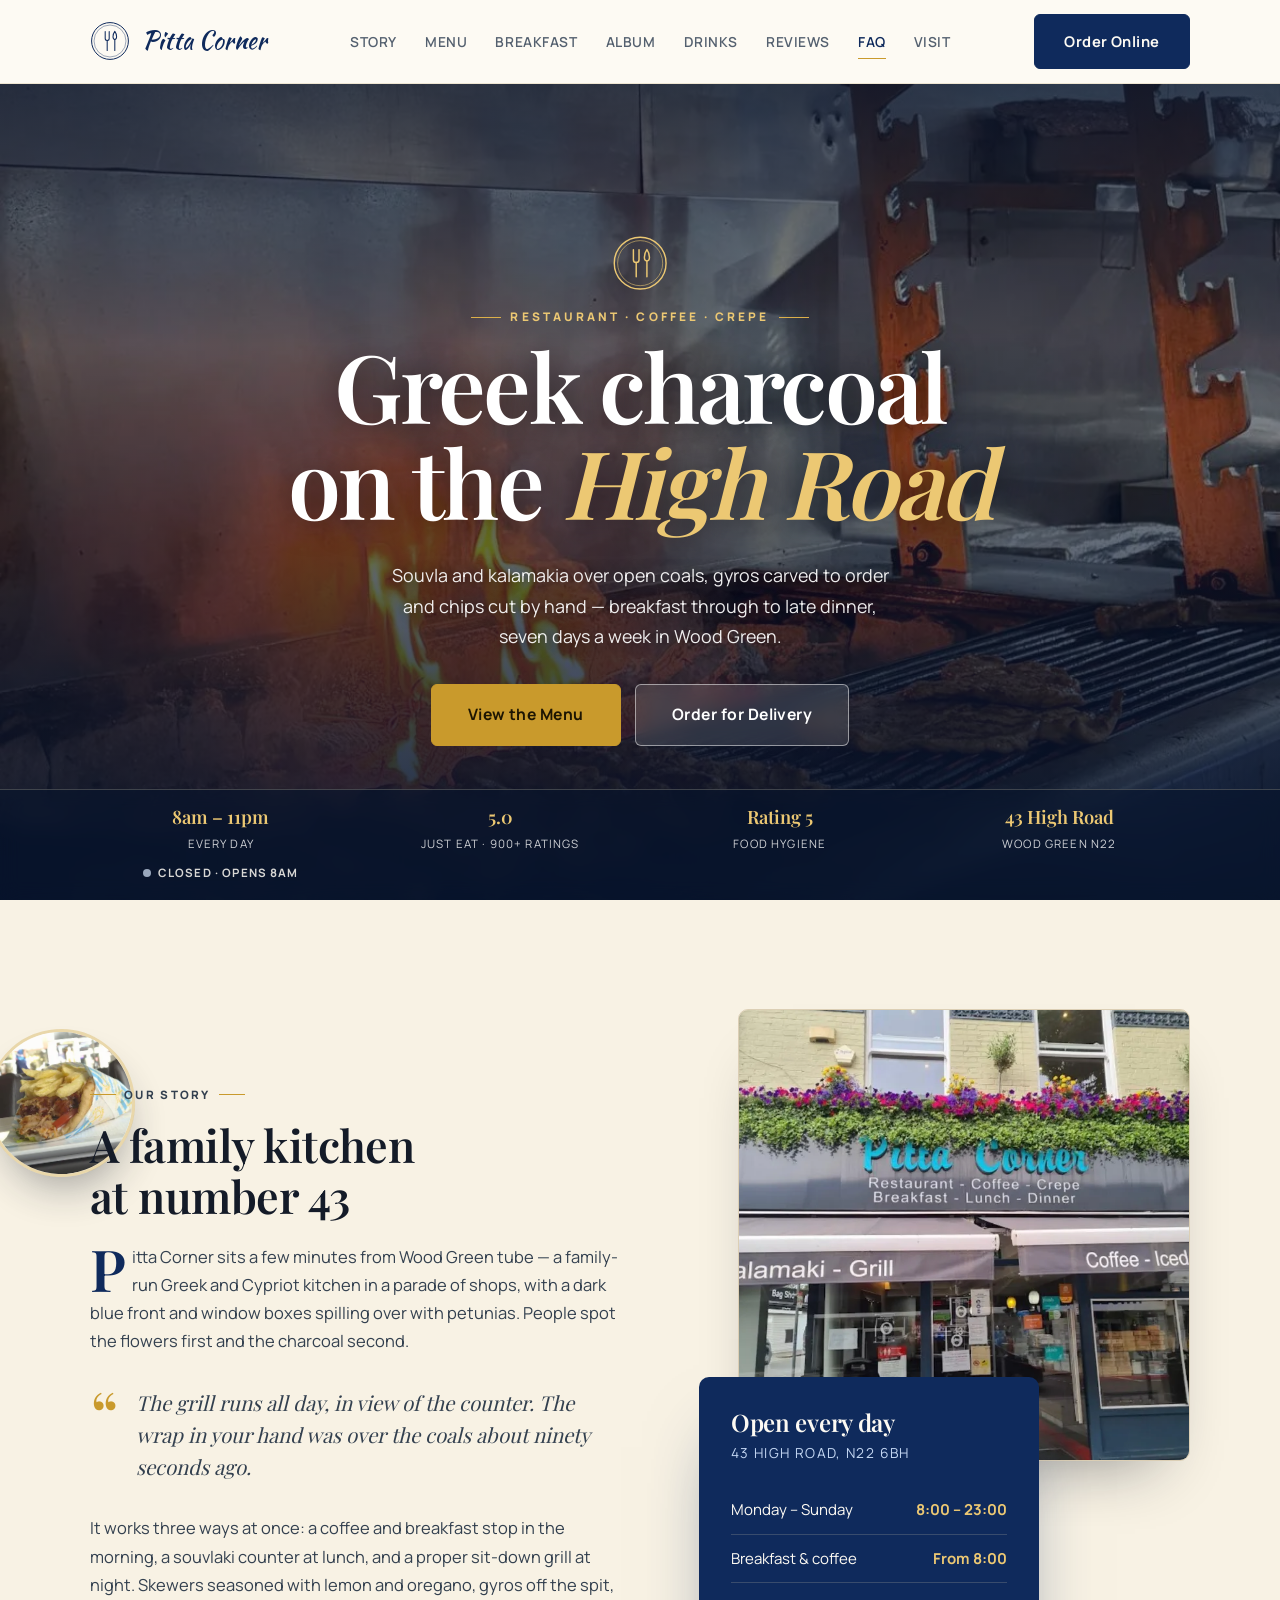
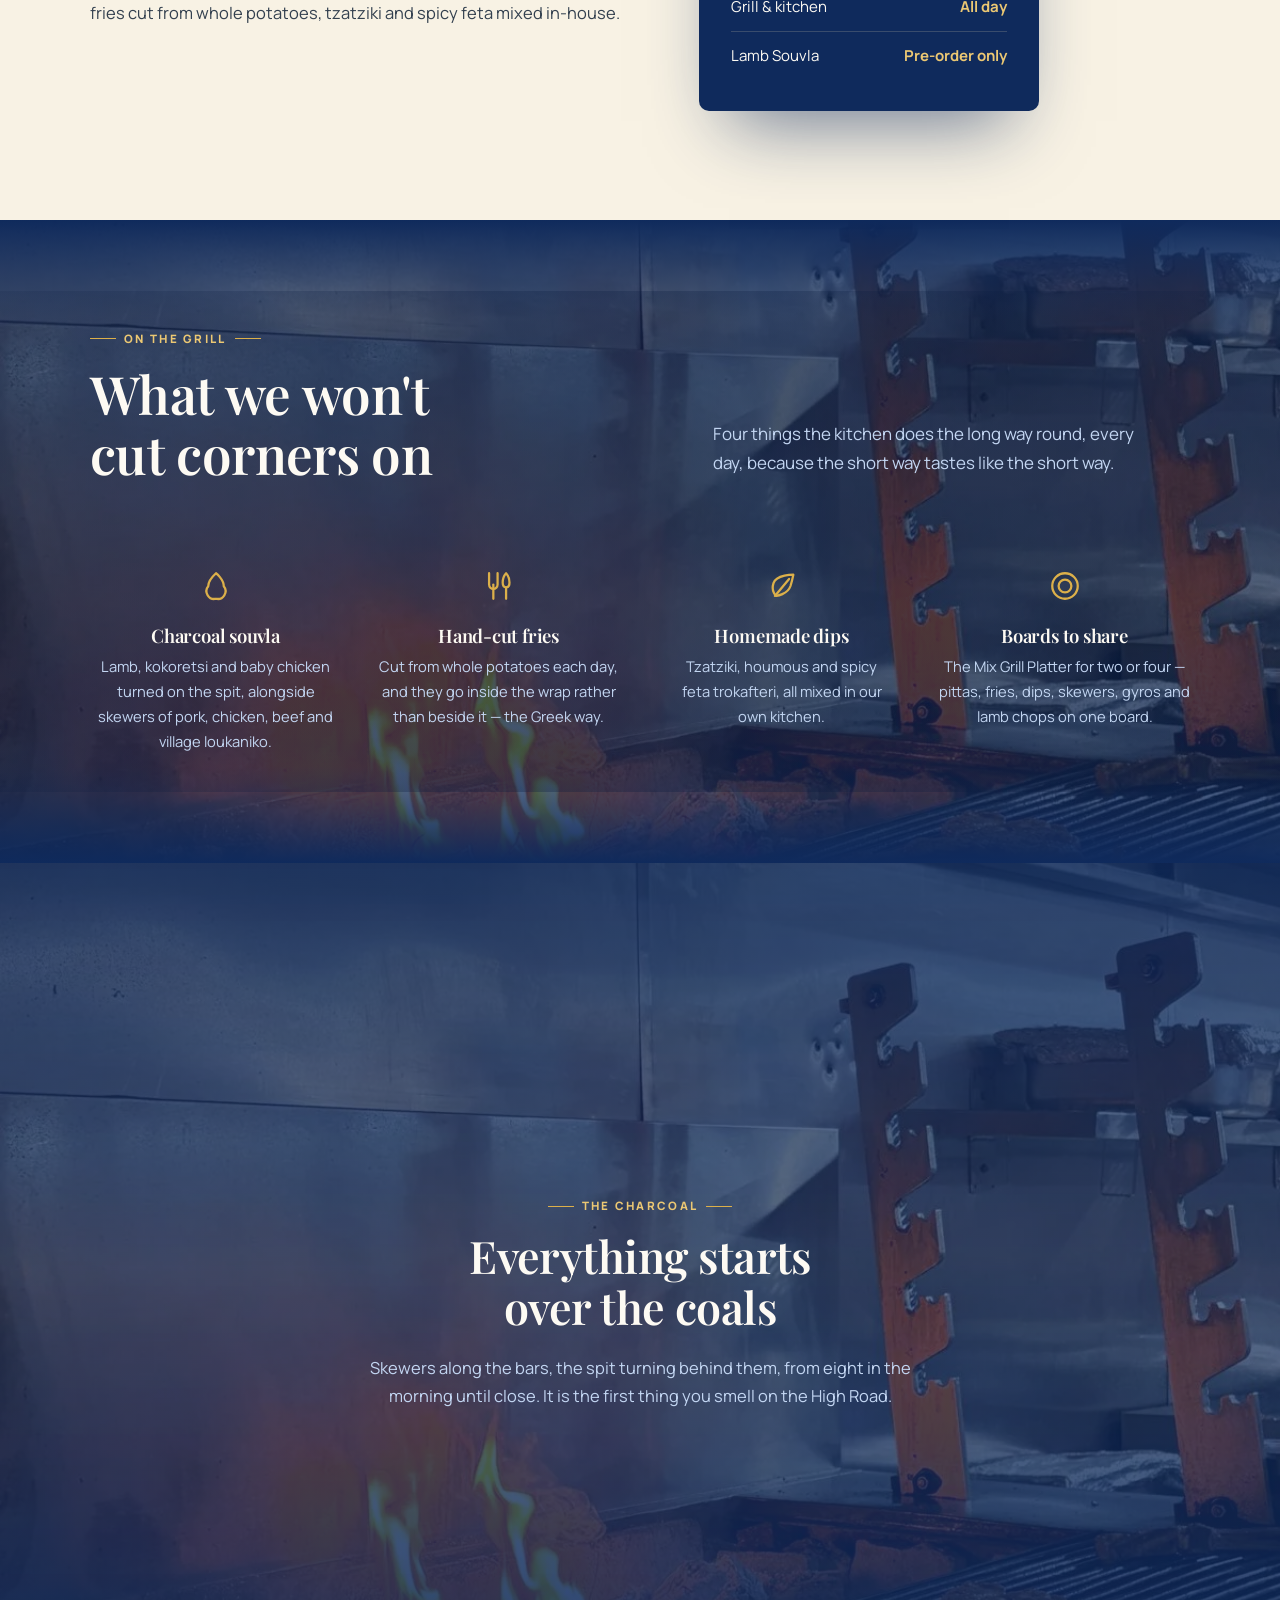
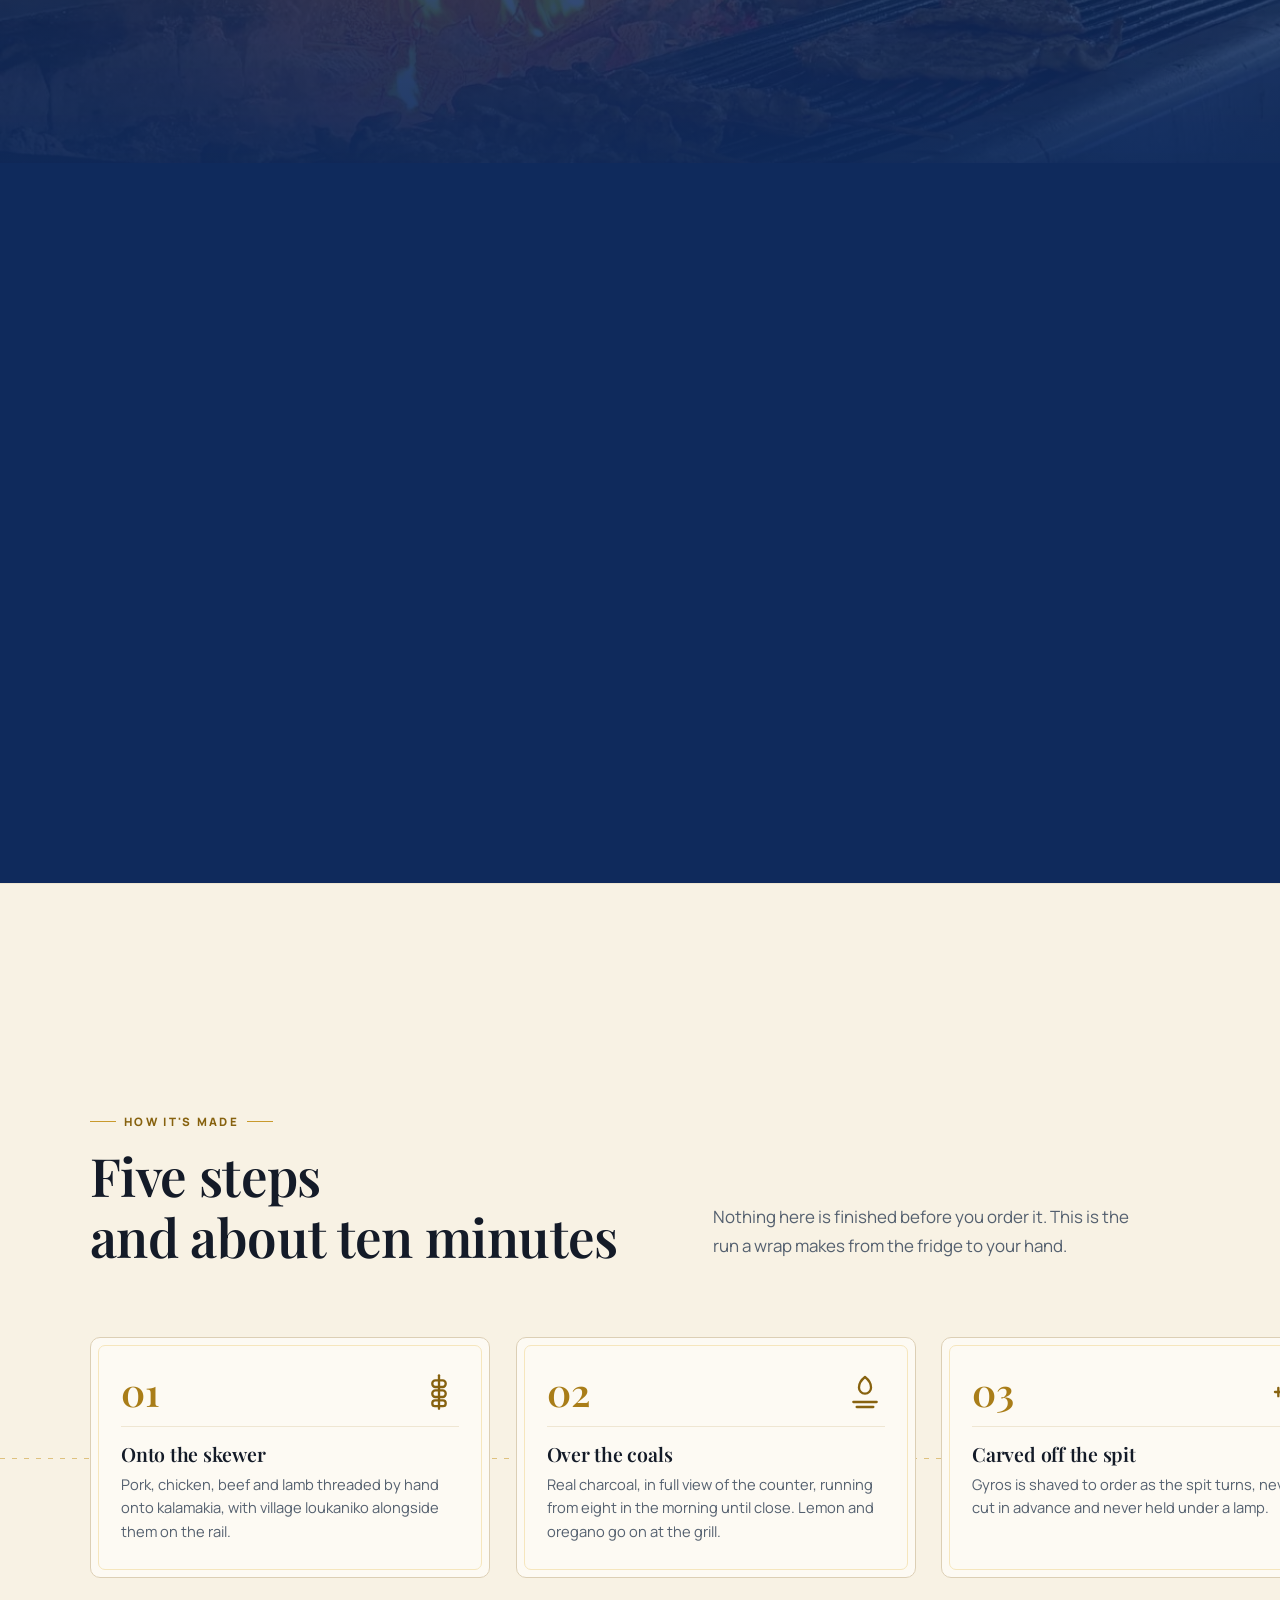
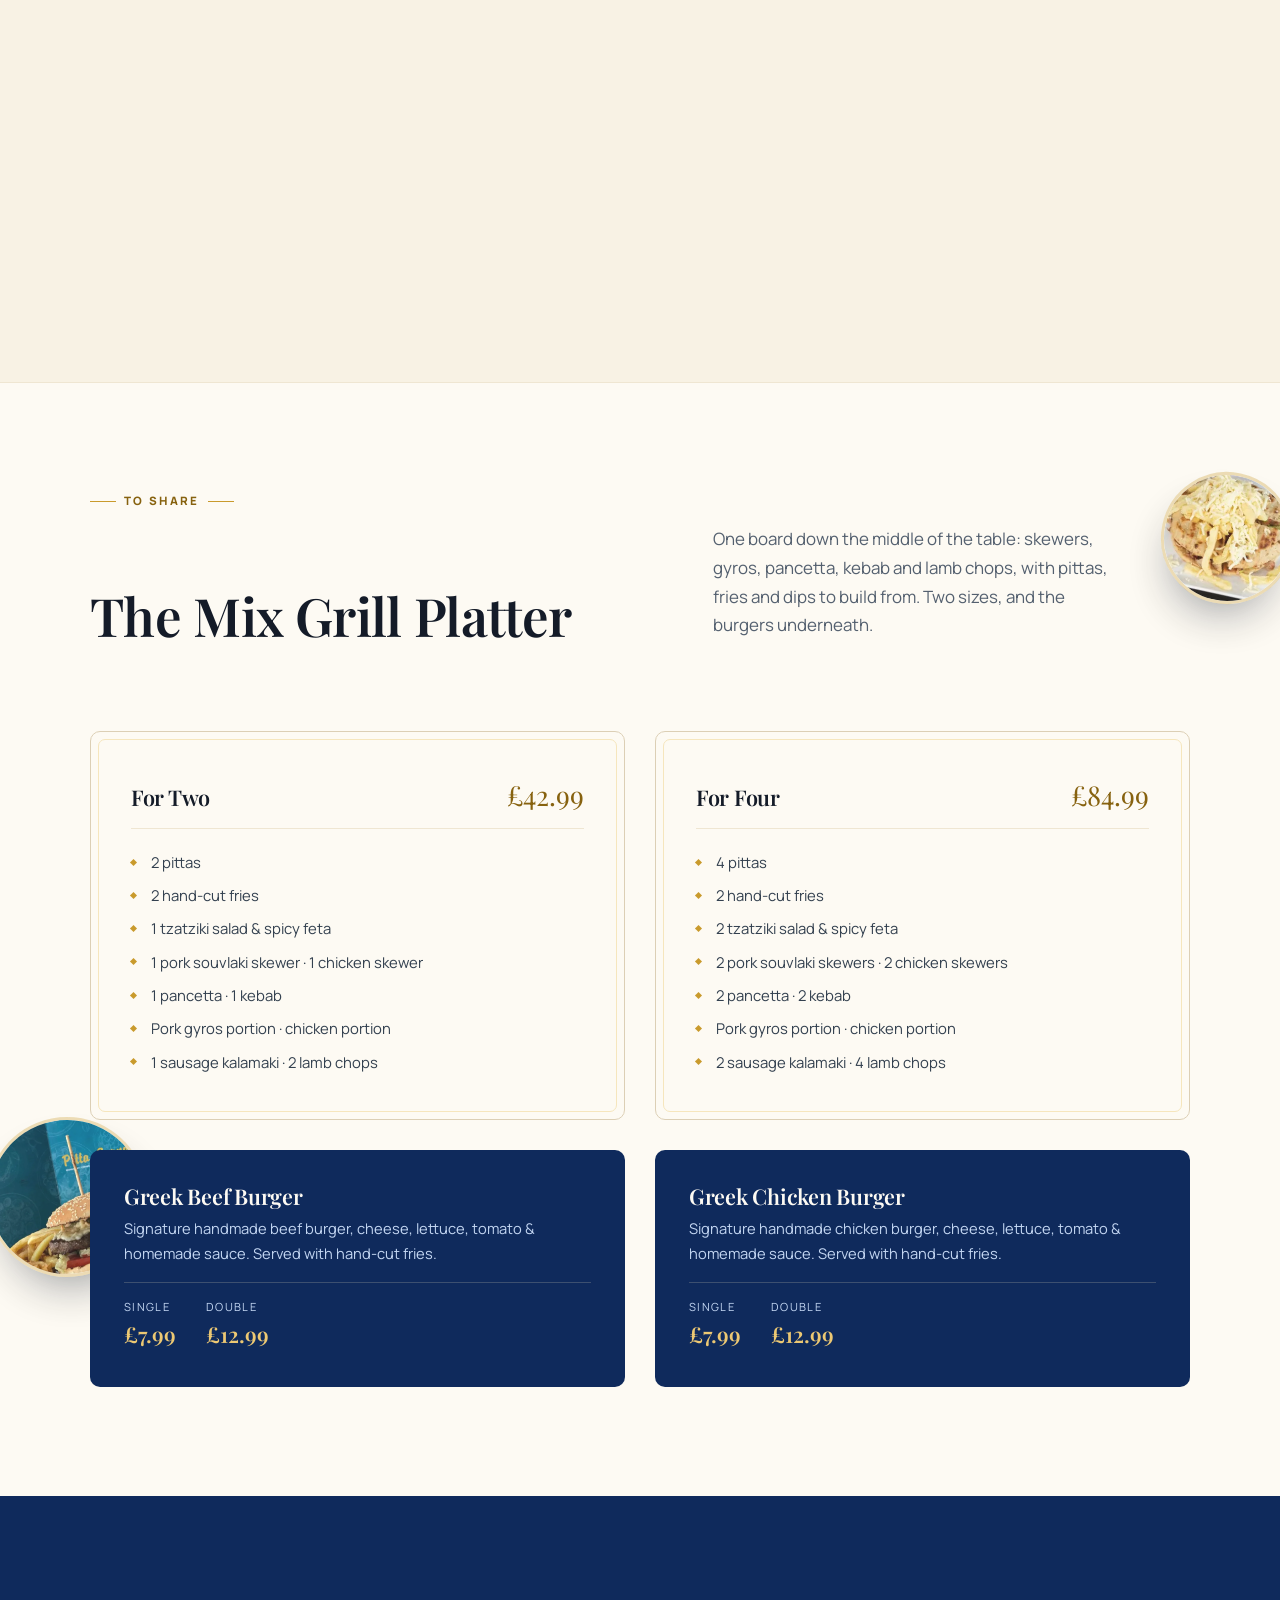
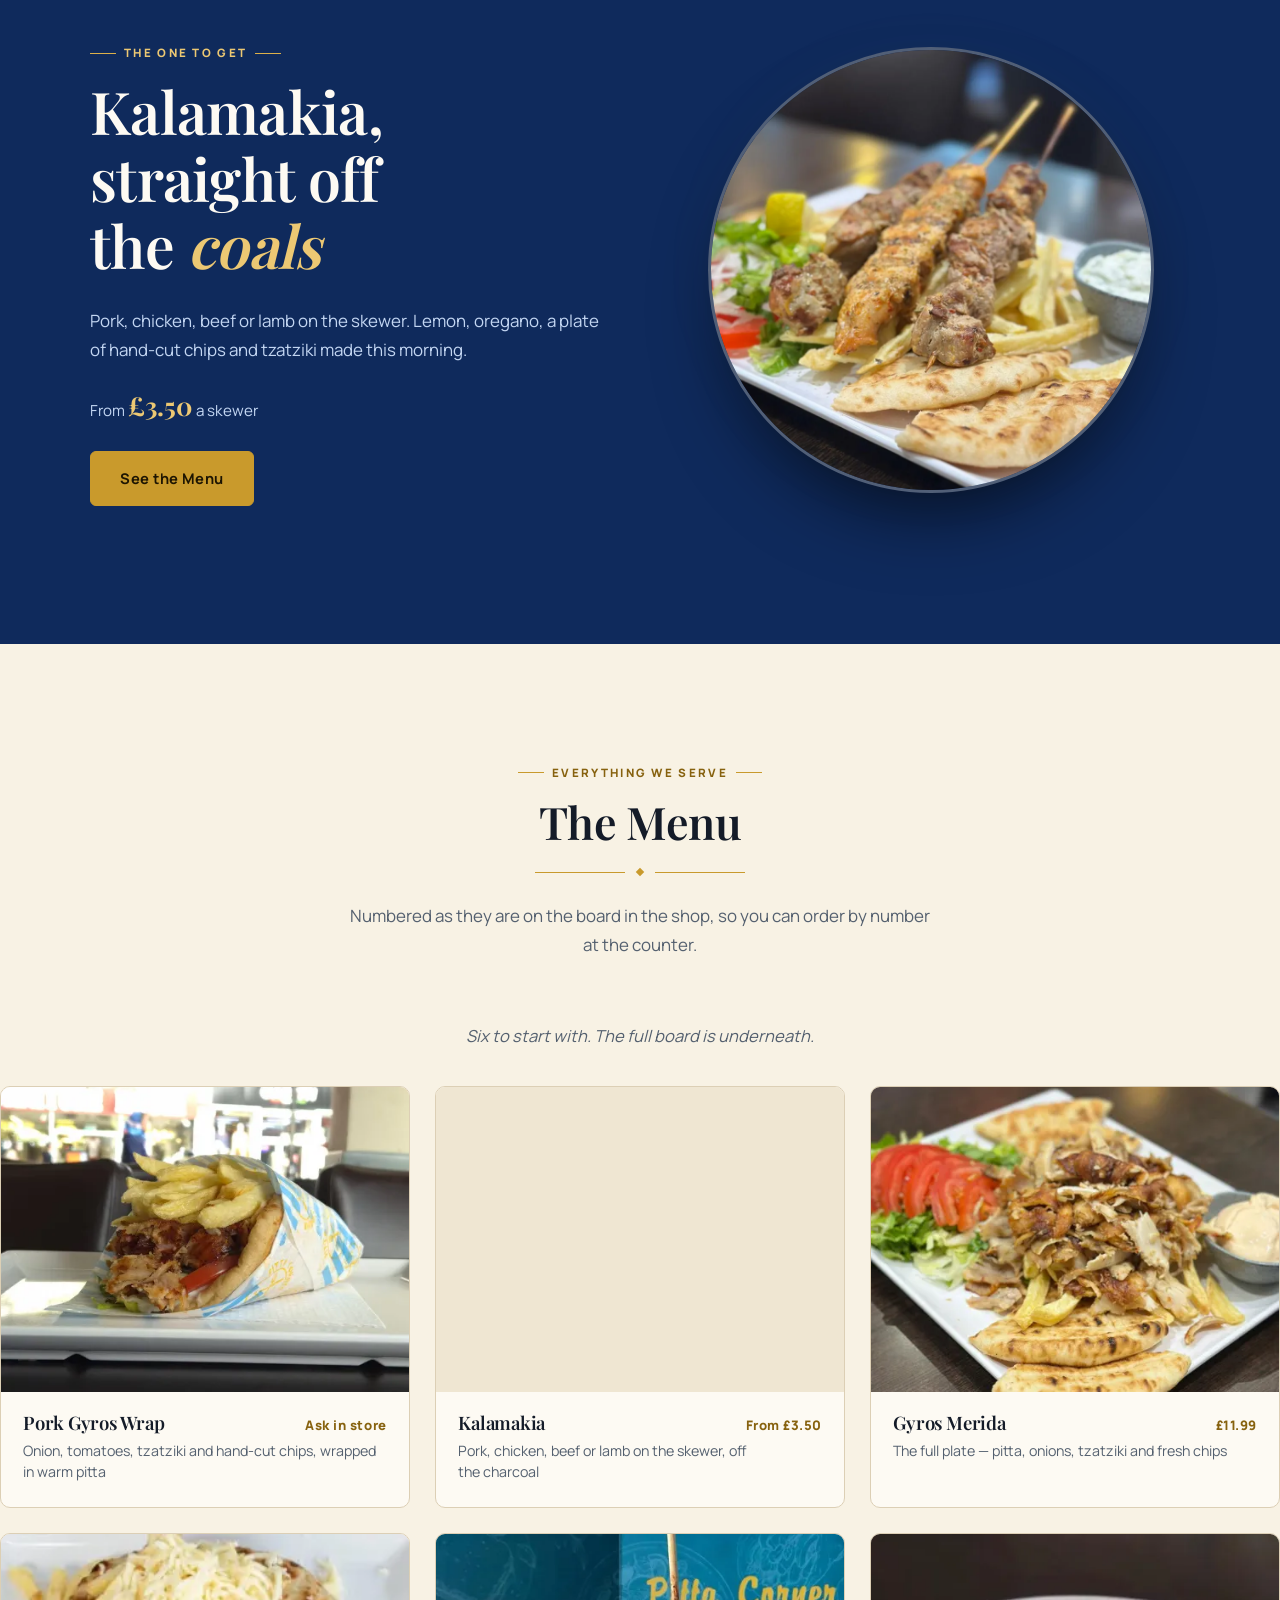
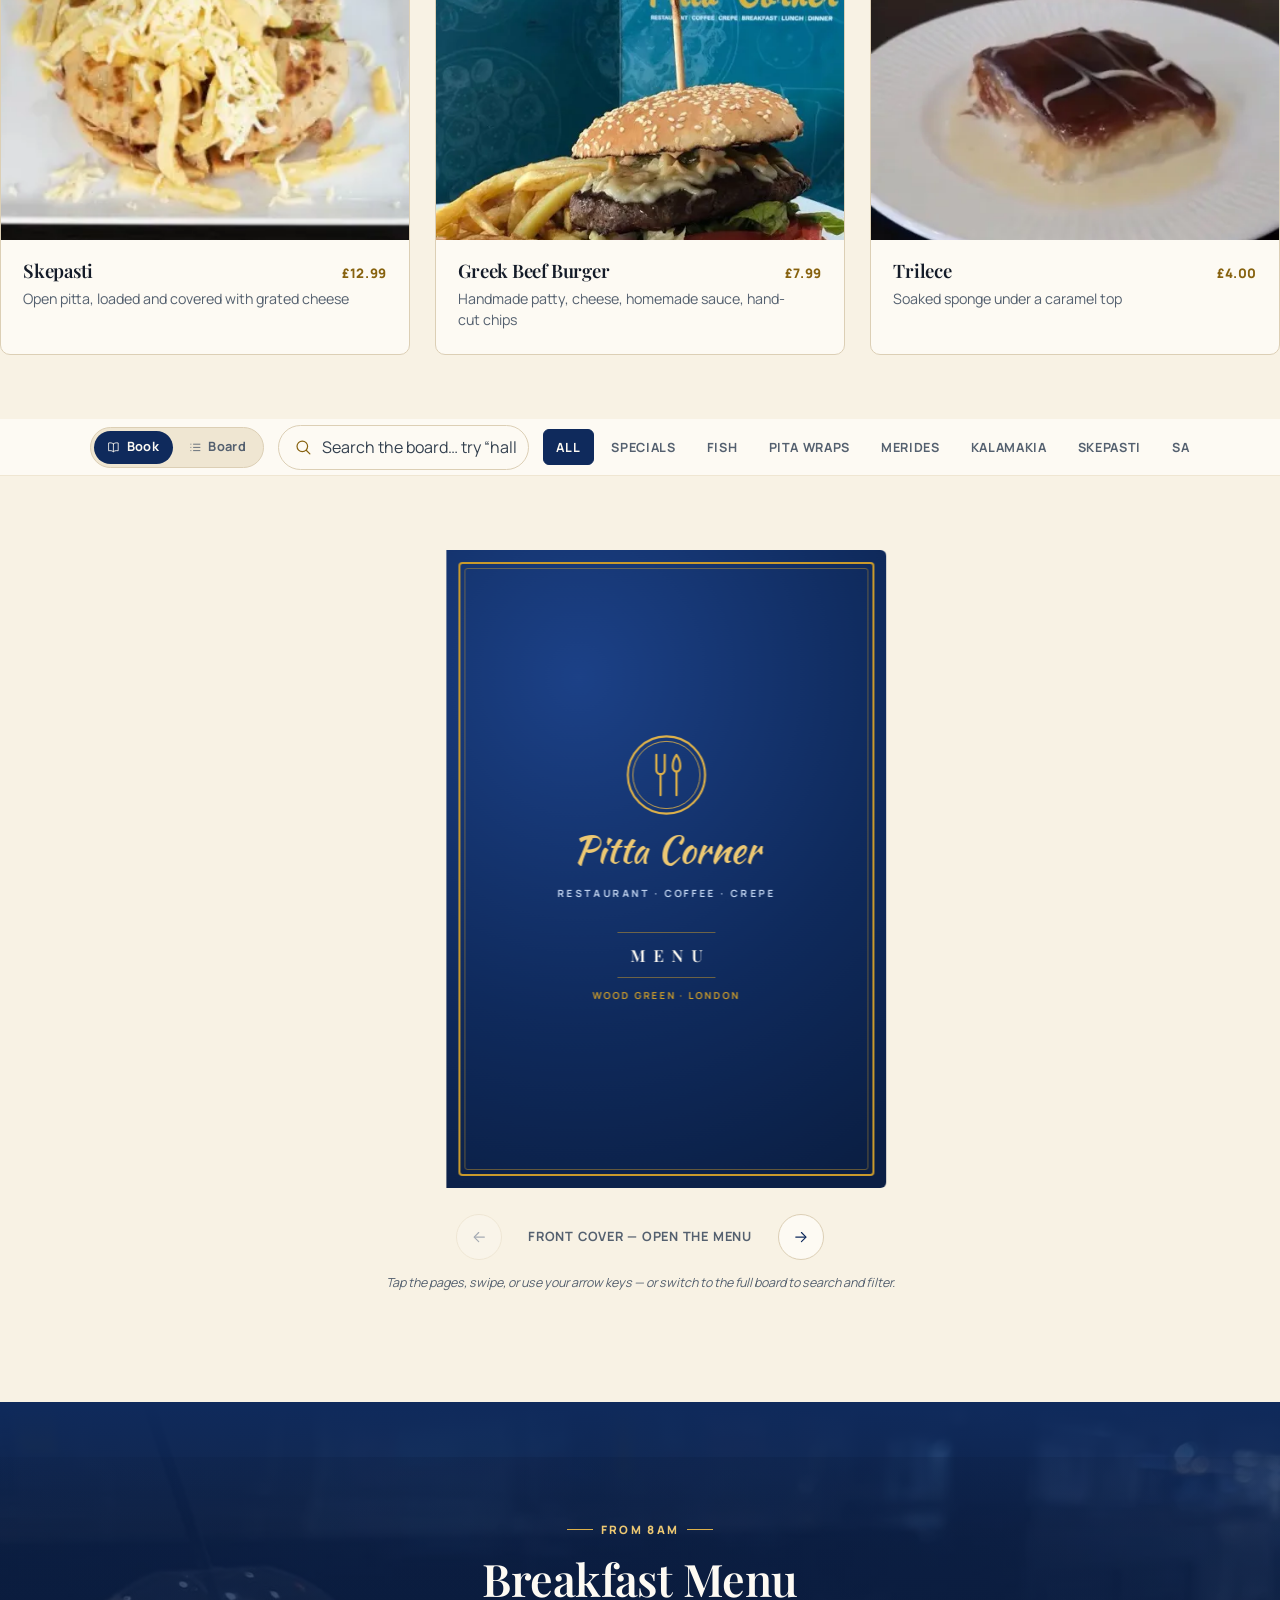
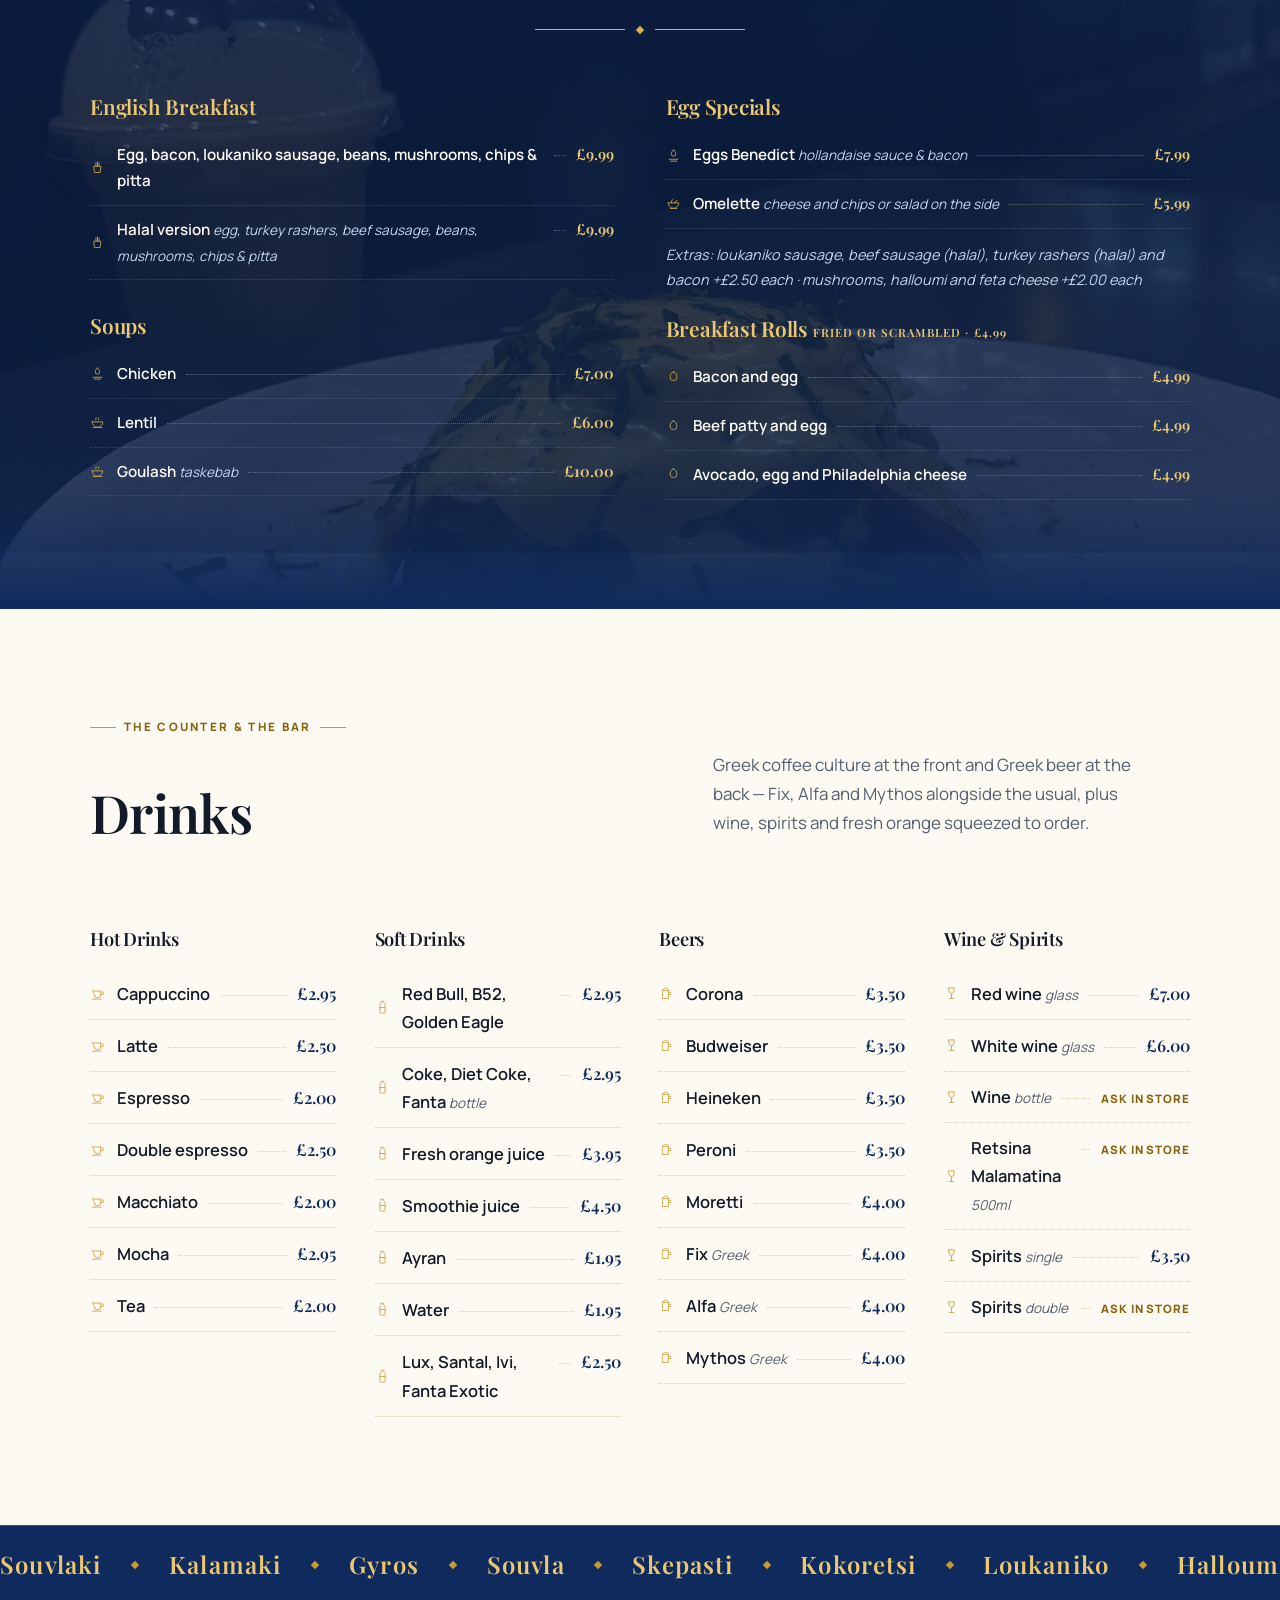
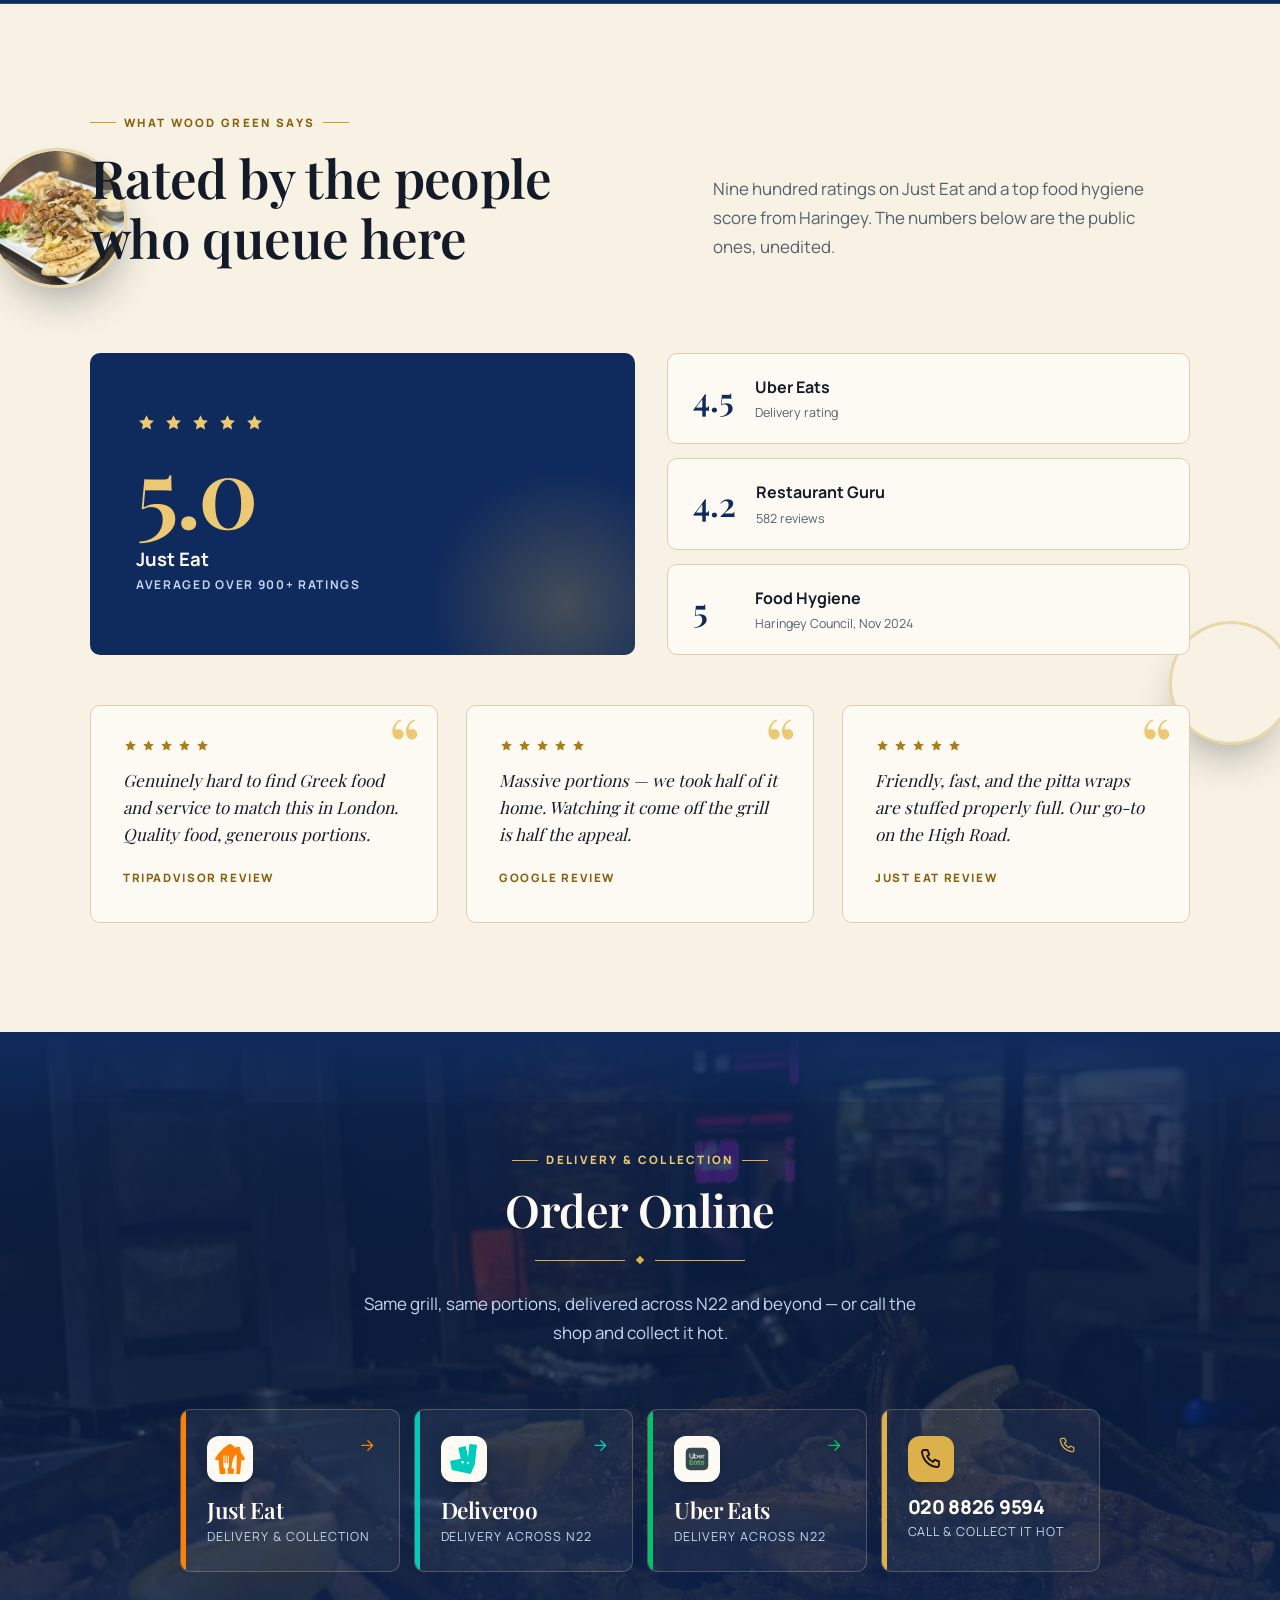
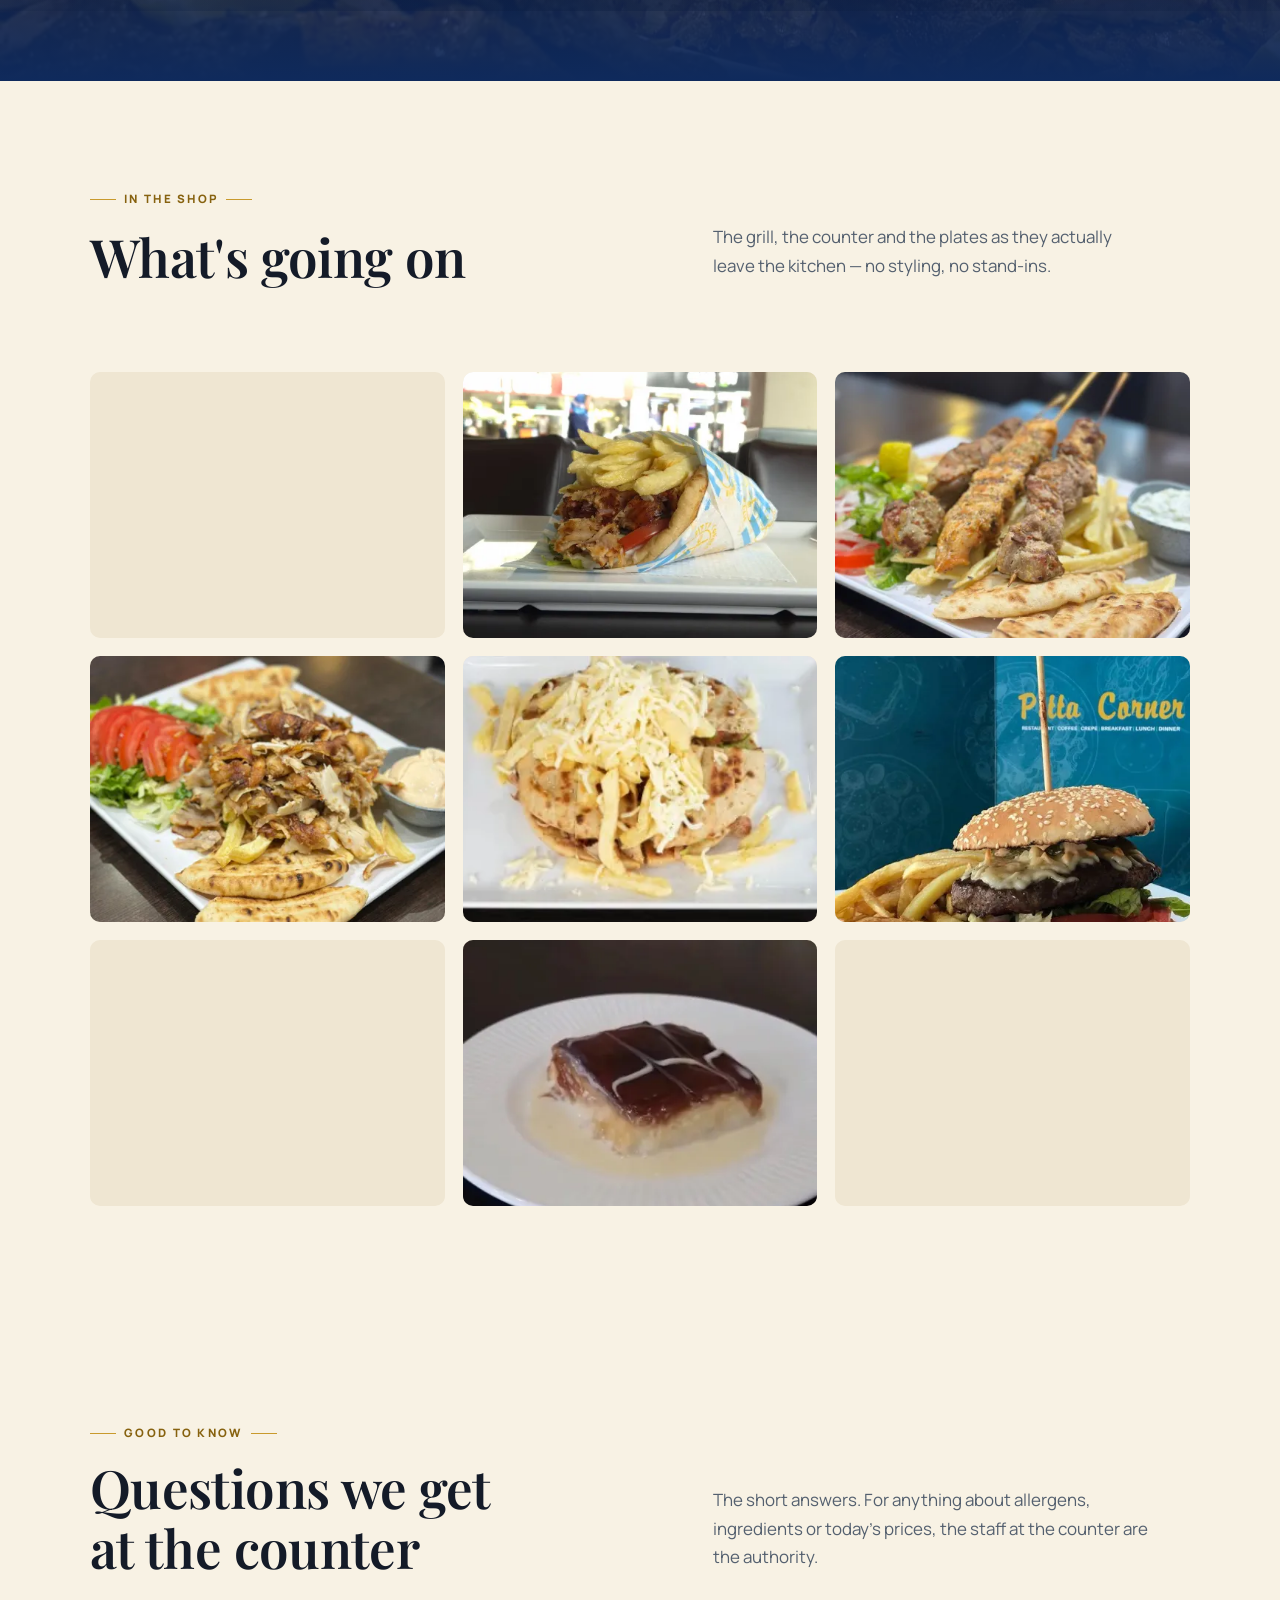
==== commit 13f77a2a: "Pre-wire the hero for an ambient motion loop The hero can now take a short muted video of the grill " ====
--- a/index.html
+++ b/index.html
@@ -113,6 +113,13 @@
 
   <!-- ══════════ HERO ══════════ -->
   <section class="hero">
+    <!-- Drop an ambient loop (e.g. AI camera-motion derived from this same
+         grill photo) at photos/hero-loop.mp4 and add
+         data-video="photos/hero-loop.mp4" to this div — script.js builds the
+         <video> only when the attribute exists, so there is no dormant
+         request while the asset doesn't. Gated by prefers-reduced-motion,
+         prefers-reduced-data and save-data; the photo stays the poster and
+         the fallback. -->
     <div class="hero-media">
       <picture><source type="image/webp" srcset="photos/webp/grill-480.webp 480w, photos/webp/grill-960.webp 960w, photos/webp/grill-1200.webp 1200w" sizes="100vw"><img src="photos/grill.jpg" alt="" width="1200" height="1600" fetchpriority="high" decoding="async"></picture>
     </div>
--- a/css/style.css
+++ b/css/style.css
@@ -276,6 +276,11 @@
   justify-content:flex-end;isolation:isolate;overflow:hidden;background:var(--blue-900);
   view-timeline-name:--hero;view-timeline-axis:block;}
 .hero-media{position:absolute;inset:0;z-index:-2;}
+/* the ambient loop sits over the photo and fades in only once playing;
+   the photograph underneath is always the poster and the fallback */
+.hero-video{position:absolute;inset:0;width:100%;height:100%;object-fit:cover;
+  object-position:center 62%;opacity:0;transition:opacity 900ms var(--e-soft);}
+.hero-video.is-playing{opacity:1;}
 .hero-media img{width:100%;height:100%;object-fit:cover;object-position:center 62%;}
 .hero::after{content:"";position:absolute;inset:0;z-index:-1;
   background:linear-gradient(180deg,rgba(8,20,44,.82) 0%,rgba(8,20,44,.42) 32%,
@@ -346,7 +351,7 @@
    stacked in a tidy column — the arrangement is what makes it read as a
    spread instead of a form. */
 .story-stack{position:relative;}
-.story-photo{margin:0 0 0 auto;width:92%;overflow:hidden;border-radius:var(--r-md);
+.story-photo{margin:0 0 0 auto;width:92%;overflow:hidden;overflow:clip;border-radius:var(--r-md);
   border:1px solid var(--cream-300);background:var(--cream-200);aspect-ratio:1;
   box-shadow:0 34px 60px -34px rgba(20,27,40,.45);}
 .story-photo img{width:100%;height:100%;object-fit:cover;display:block;}
@@ -424,7 +429,7 @@
    is no margin to float into and they would only steal bandwidth.
    Each rides its own view-timeline, drifting up or down by its --spd. */
 .section,.story,.signature{position:relative;}
-.floaters{position:absolute;inset:0;pointer-events:none;overflow:hidden;z-index:0;}
+.floaters{position:absolute;inset:0;pointer-events:none;overflow:hidden;overflow:clip;z-index:0;}
 .floater{position:absolute;top:var(--t);width:var(--sz);height:var(--sz);
   border-radius:50%;overflow:hidden;
   border:3px solid rgba(201,154,44,.35);
@@ -460,7 +465,7 @@
    The grains and steam are drawn, not photographed. A true 360 spin
    would need a shot sequence (a plate on a turntable, ~30 frames); this
    is what one photograph can honestly do. */
-.signature{position:relative;overflow:hidden;padding:clamp(64px,9vw,132px) 0;
+.signature{position:relative;overflow:hidden;overflow:clip;padding:clamp(64px,9vw,132px) 0;
   background:var(--blue-900);color:var(--cream-50);}
 .sig-in{display:grid;grid-template-columns:1fr 1fr;gap:clamp(32px,5vw,80px);align-items:center;}
 .sig-copy h2{color:var(--cream-50);font-size:clamp(2.2rem,4.6vw,3.8rem);}
@@ -923,7 +928,7 @@
    put dark heading text on top of a dark photograph. */
 .band{position:relative;height:180svh;background:var(--blue-900);color:var(--cream-50);
   view-timeline-name:--band;view-timeline-axis:block;}
-.band-media{position:sticky;top:0;height:100svh;overflow:hidden;}
+.band-media{position:sticky;top:0;height:100svh;overflow:hidden;overflow:clip;}
 
 /* Embers off the coals. Drawn, not photographed, and hung on the band's
    own timeline rather than each spark's — a 4px dot has almost no view
@@ -964,7 +969,7 @@
    backfill, so every tile is now the same 4:3 and the photos are
    object-fit cropped into it. */
 .album{display:grid;grid-template-columns:repeat(3,1fr);gap:clamp(10px,1.4vw,18px);}
-.shot{position:relative;margin:0;overflow:hidden;border-radius:var(--r-md);
+.shot{position:relative;margin:0;overflow:hidden;overflow:clip;border-radius:var(--r-md);
   background:var(--cream-200);aspect-ratio:4/3;
   transition:transform var(--t-mid) var(--e-out),box-shadow var(--t-mid) var(--e-soft);}
 .shot img{width:100%;height:100%;object-fit:cover;display:block;
@@ -1072,7 +1077,7 @@
   @media (prefers-reduced-motion: no-preference){
     .process{height:300svh;padding:0;
       view-timeline-name:--proc;view-timeline-axis:block;}
-    .proc-pin{position:sticky;top:0;height:100svh;overflow:hidden;
+    .proc-pin{position:sticky;top:0;height:100svh;overflow:hidden;overflow:clip;
       display:flex;flex-direction:column;justify-content:center;
       padding-top:64px;}
     .proc-track{display:flex;width:max-content;
@@ -1100,7 +1105,7 @@
    over it still clears 4.5:1. The scrim is two layers: a flat navy wash
    for contrast and a vertical gradient so the section edges blend into
    the panels above and below rather than cutting off. */
-.has-bg{position:relative;isolation:isolate;overflow:hidden;}
+.has-bg{position:relative;isolation:isolate;overflow:hidden;overflow:clip;}
 /* The file name lives HERE, in a class, and not in a custom property set
    on the element. A url() carried through a custom property is resolved
    against the stylesheet that *substitutes* it, not the one that declares
@@ -1227,6 +1232,18 @@
 #search-clear .ico{width:.9em;height:.9em;}
 @media (pointer:coarse){#search-clear{width:40px;height:40px;}}
 #search-count{margin:0;font-size:.85rem;color:var(--ink-600);}
+#search-count a{color:var(--gold-700);font-weight:700;text-decoration:underline;
+  text-underline-offset:3px;}
+#search-count a:hover{color:var(--blue-700);}
+/* arriving from a search link, the matching rows glow for a moment */
+.plist > li.is-flash{background:var(--gold-100);
+  box-shadow:0 0 0 6px var(--gold-100);border-radius:2px;}
+/* breakfast sits on navy with cream text: an opaque gold wash would
+   erase it, so the flash there is a translucent glow */
+.on-blue .plist > li.is-flash{background:rgba(220,176,74,.22);
+  box-shadow:0 0 0 6px rgba(220,176,74,.22);}
+.plist > li{transition:background 600ms var(--e-soft),box-shadow 600ms var(--e-soft),
+  padding-left var(--t-mid) var(--e-out);}
 #search-count:not(:empty){padding-bottom:10px;}
 #menu-groups .dish.is-off,#menu-groups .plist > li.is-off{display:none;}
 #menu-groups .mgroup.is-empty{display:none;}
@@ -1395,7 +1412,11 @@
 .book-wrap{padding:clamp(10px,2vw,26px) 0 0;}
 .book-scene{perspective:2600px;perspective-origin:50% 46%;}
 .book{position:relative;width:min(880px,92vw);aspect-ratio:1.38;margin:0 auto;
-  transition:transform 950ms var(--e-soft);}
+  transition:transform 950ms var(--e-soft);
+  /* claim horizontal drags for page turns; without this the browser
+     treats the swipe as a scroll pan and cancels the pointer stream
+     before pointerup ever fires on a touchscreen */
+  touch-action:pan-y;}
 /* closed, only the cover shows on the right half — slide so it reads centred */
 .book.is-closed{transform:translateX(-22%);}
 .book.is-ended{transform:translateX(22%);}
@@ -1408,6 +1429,17 @@
 .book-base::after{content:"";position:absolute;left:50%;top:6px;bottom:6px;width:44px;
   transform:translateX(-50%);
   background:linear-gradient(90deg,transparent,rgba(8,16,34,.55) 50%,transparent);}
+/* fore-edges: the pages you have read pile up on the left, the pages
+   still to come on the right — widths set by the engine per turn */
+.book::before,.book::after{content:"";position:absolute;top:5px;bottom:7px;z-index:0;
+  background:repeating-linear-gradient(90deg,
+    var(--cream-50) 0 1px,var(--cream-300) 1px 2px);
+  transition:width 600ms var(--e-soft),opacity 400ms var(--e-soft);
+  opacity:1;}
+.book::before{right:100%;width:calc(var(--stack-l,0) * 1px);border-radius:2px 0 0 2px;}
+.book::after{left:100%;width:calc(var(--stack-r,0) * 1px);border-radius:0 2px 2px 0;}
+.book.is-closed::before,.book.is-closed::after,
+.book.is-ended::before,.book.is-ended::after{opacity:0;}
 
 .leaf{position:absolute;top:0;right:0;width:50%;height:100%;
   transform-origin:left center;transform-style:preserve-3d;
@@ -1473,7 +1505,14 @@
   padding:8px 4px;}
 .pg-cover-est{font-size:clamp(.48rem,.75vw,.6rem);font-weight:700;letter-spacing:.2em;
   text-transform:uppercase;color:var(--gold-500);}
-.pg-endcover{background:radial-gradient(120% 90% at 70% 20%,#1c4187,#0f2a5c 60%,#0b1f44);}
+.pg-endcover{background:radial-gradient(120% 90% at 70% 20%,#1c4187,#0f2a5c 60%,#0b1f44);
+  display:flex;flex-direction:column;align-items:center;justify-content:center;gap:14px;}
+.pg-endcover::before{content:"";position:absolute;inset:12px;border:1px solid rgba(201,154,44,.4);
+  border-radius:4px;pointer-events:none;}
+.pg-endcover .pg-badge{width:clamp(40px,4.6vw,58px);height:clamp(40px,4.6vw,58px);
+  color:var(--gold-600);opacity:.85;}
+.pg-back-line{font-size:clamp(.46rem,.7vw,.56rem);font-weight:700;letter-spacing:.3em;
+  text-transform:uppercase;color:rgba(201,154,44,.75);}
 .pg-title,.pg-end{align-items:center;justify-content:center;text-align:center;gap:8px;}
 .pg-title .pg-badge,.pg-end .pg-badge{color:var(--gold-600);}
 .pg-title-name{font-family:var(--font-display);font-weight:600;
@@ -1570,7 +1609,9 @@
     /* menu, breakfast and drinks rows slide in one after another —
        each row has its own view range, so the cascade is natural */
     .dish,.plist > li{animation:list-row-in linear both;animation-timeline:view();
-      animation-range:entry 0% entry 32%;}
+      /* cover-based: a 36px row's entry span is ~12px of scroll, which
+         reads as a pop — cover 12% is ~110px, an actual fade */
+      animation-range:cover 0% cover 12%;}
     @keyframes list-row-in{from{opacity:0;transform:translateX(-16px);}
                            to{opacity:1;transform:none;}}
 
@@ -1586,9 +1627,9 @@
 
     /* order cards arrive from alternating sides */
     .order-card:nth-child(odd){animation:oc-in-l linear both;animation-timeline:view();
-      animation-range:entry 0% entry 48%;}
+      animation-range:cover 0% cover 18%;}
     .order-card:nth-child(even){animation:oc-in-r linear both;animation-timeline:view();
-      animation-range:entry 0% entry 48%;}
+      animation-range:cover 0% cover 18%;}
     @keyframes oc-in-l{from{opacity:0;transform:translateX(-36px) rotate(-1.4deg);}
                        to{opacity:1;transform:none;}}
     @keyframes oc-in-r{from{opacity:0;transform:translateX(36px) rotate(1.4deg);}
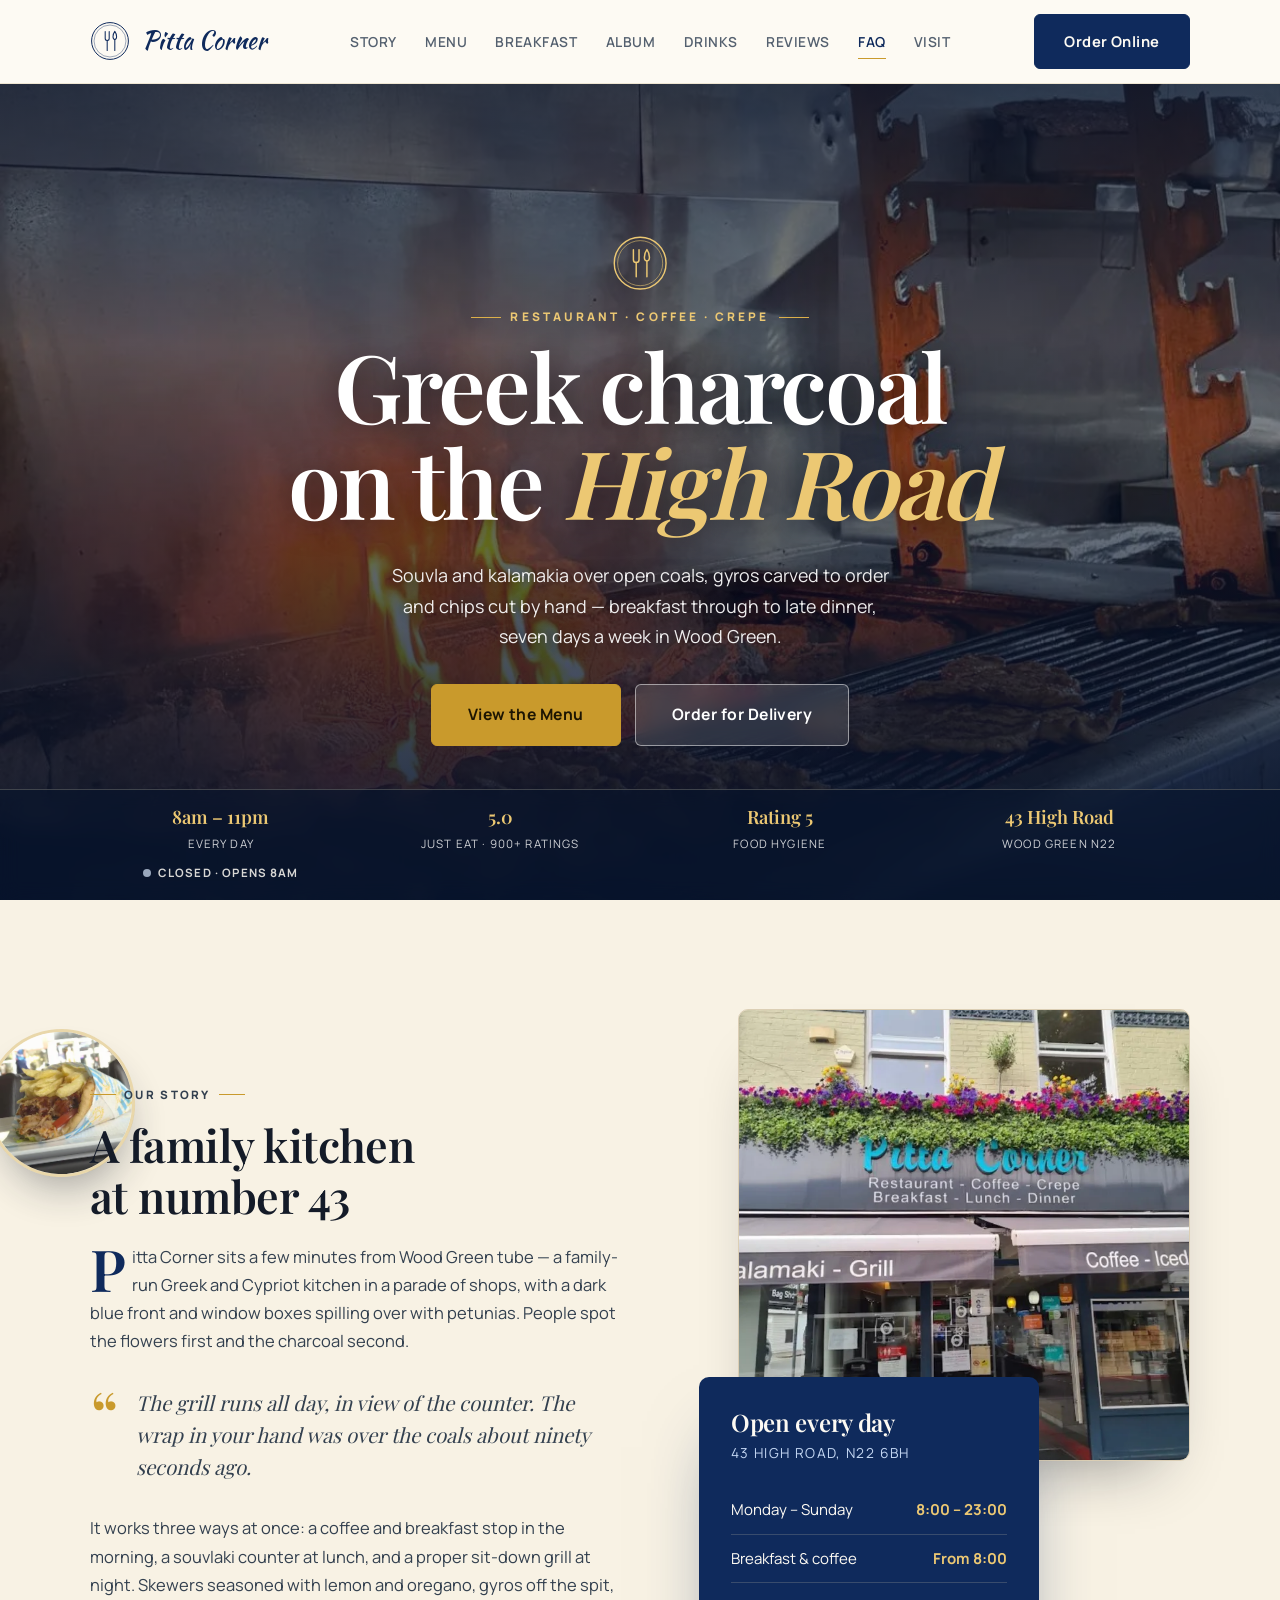
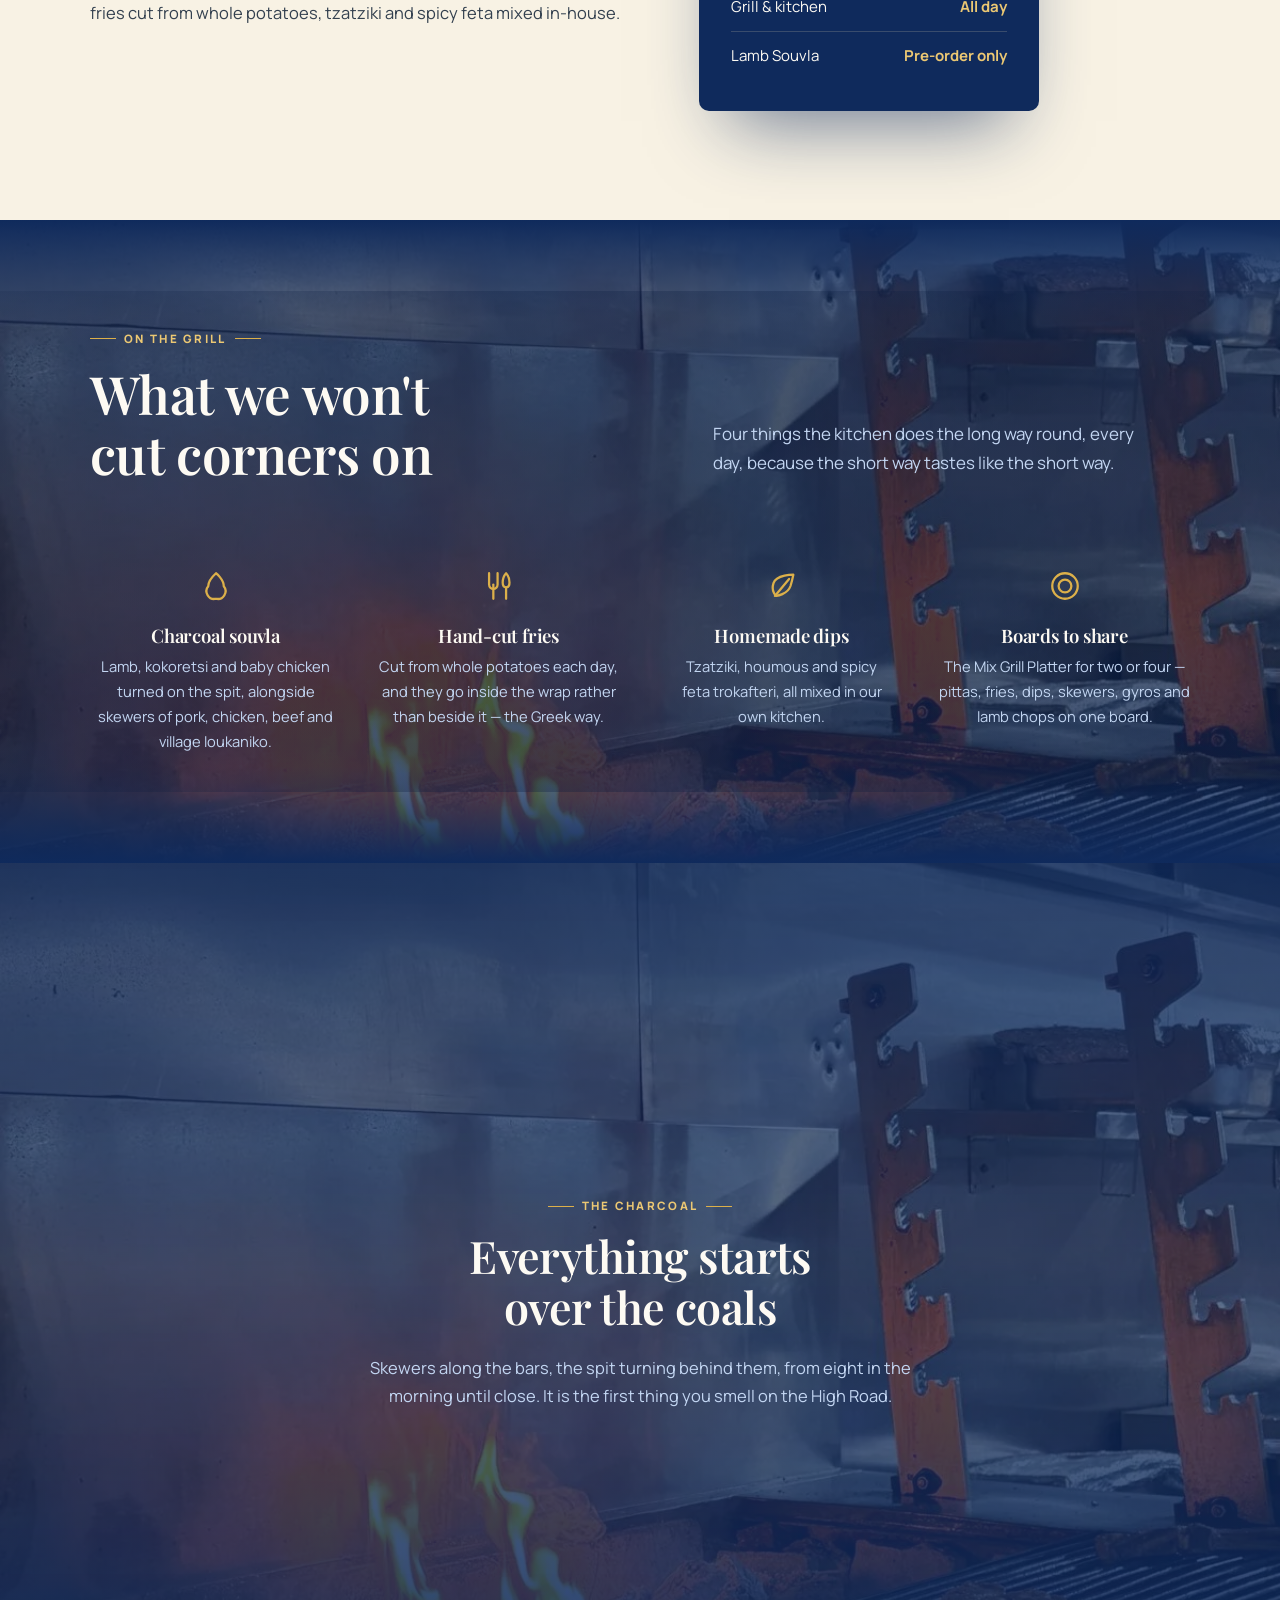
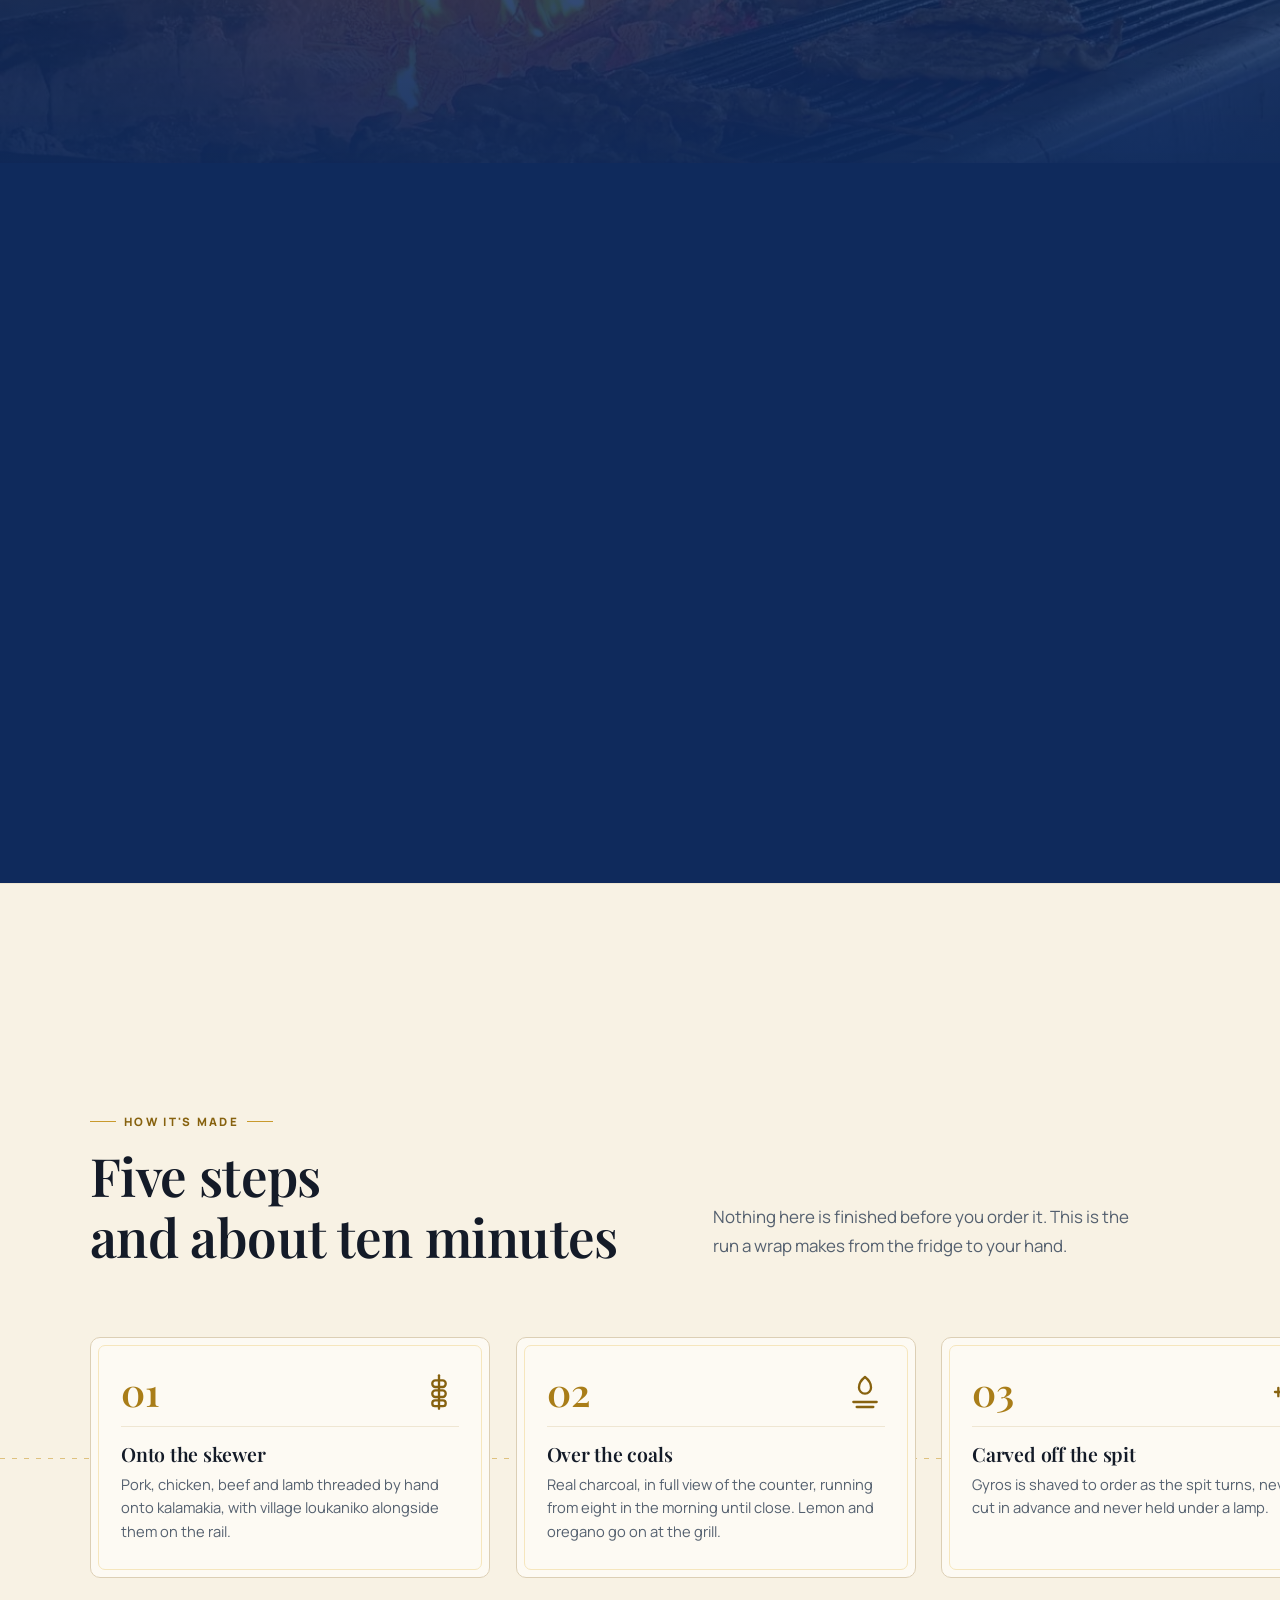
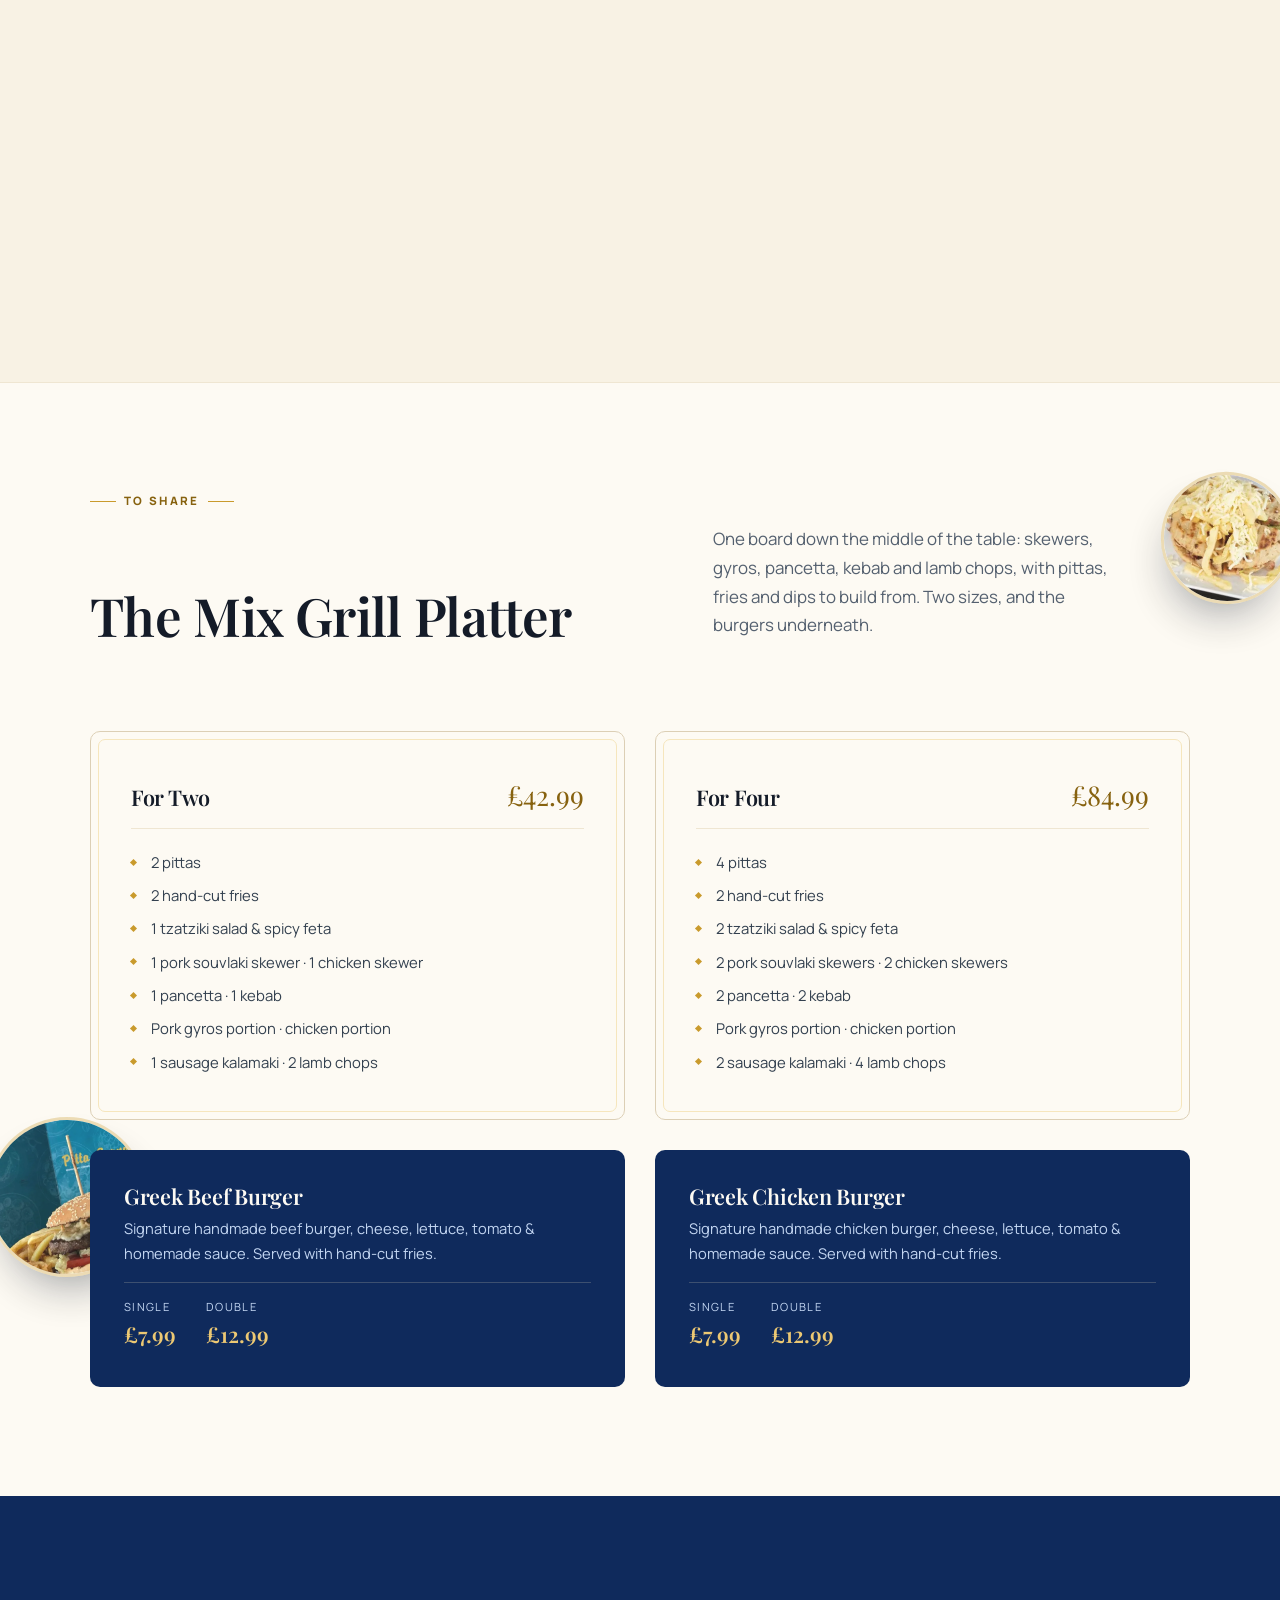
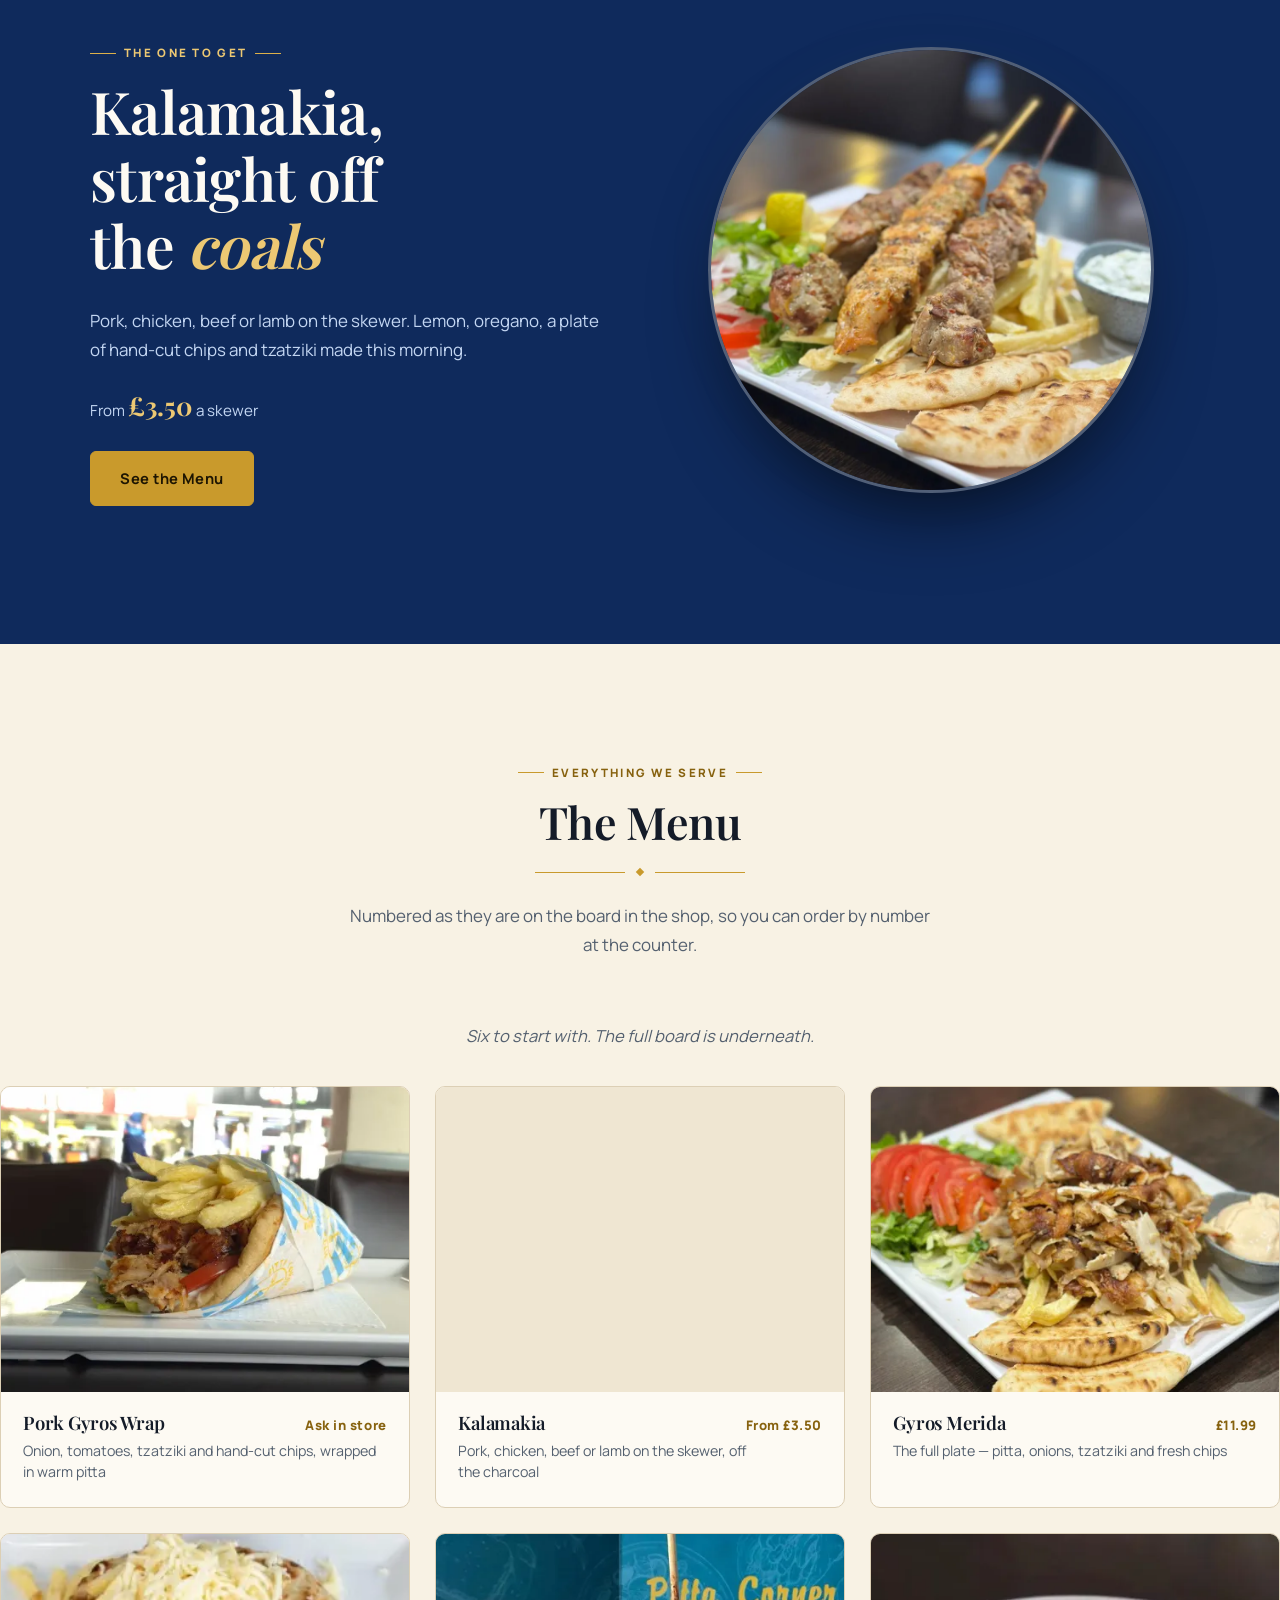
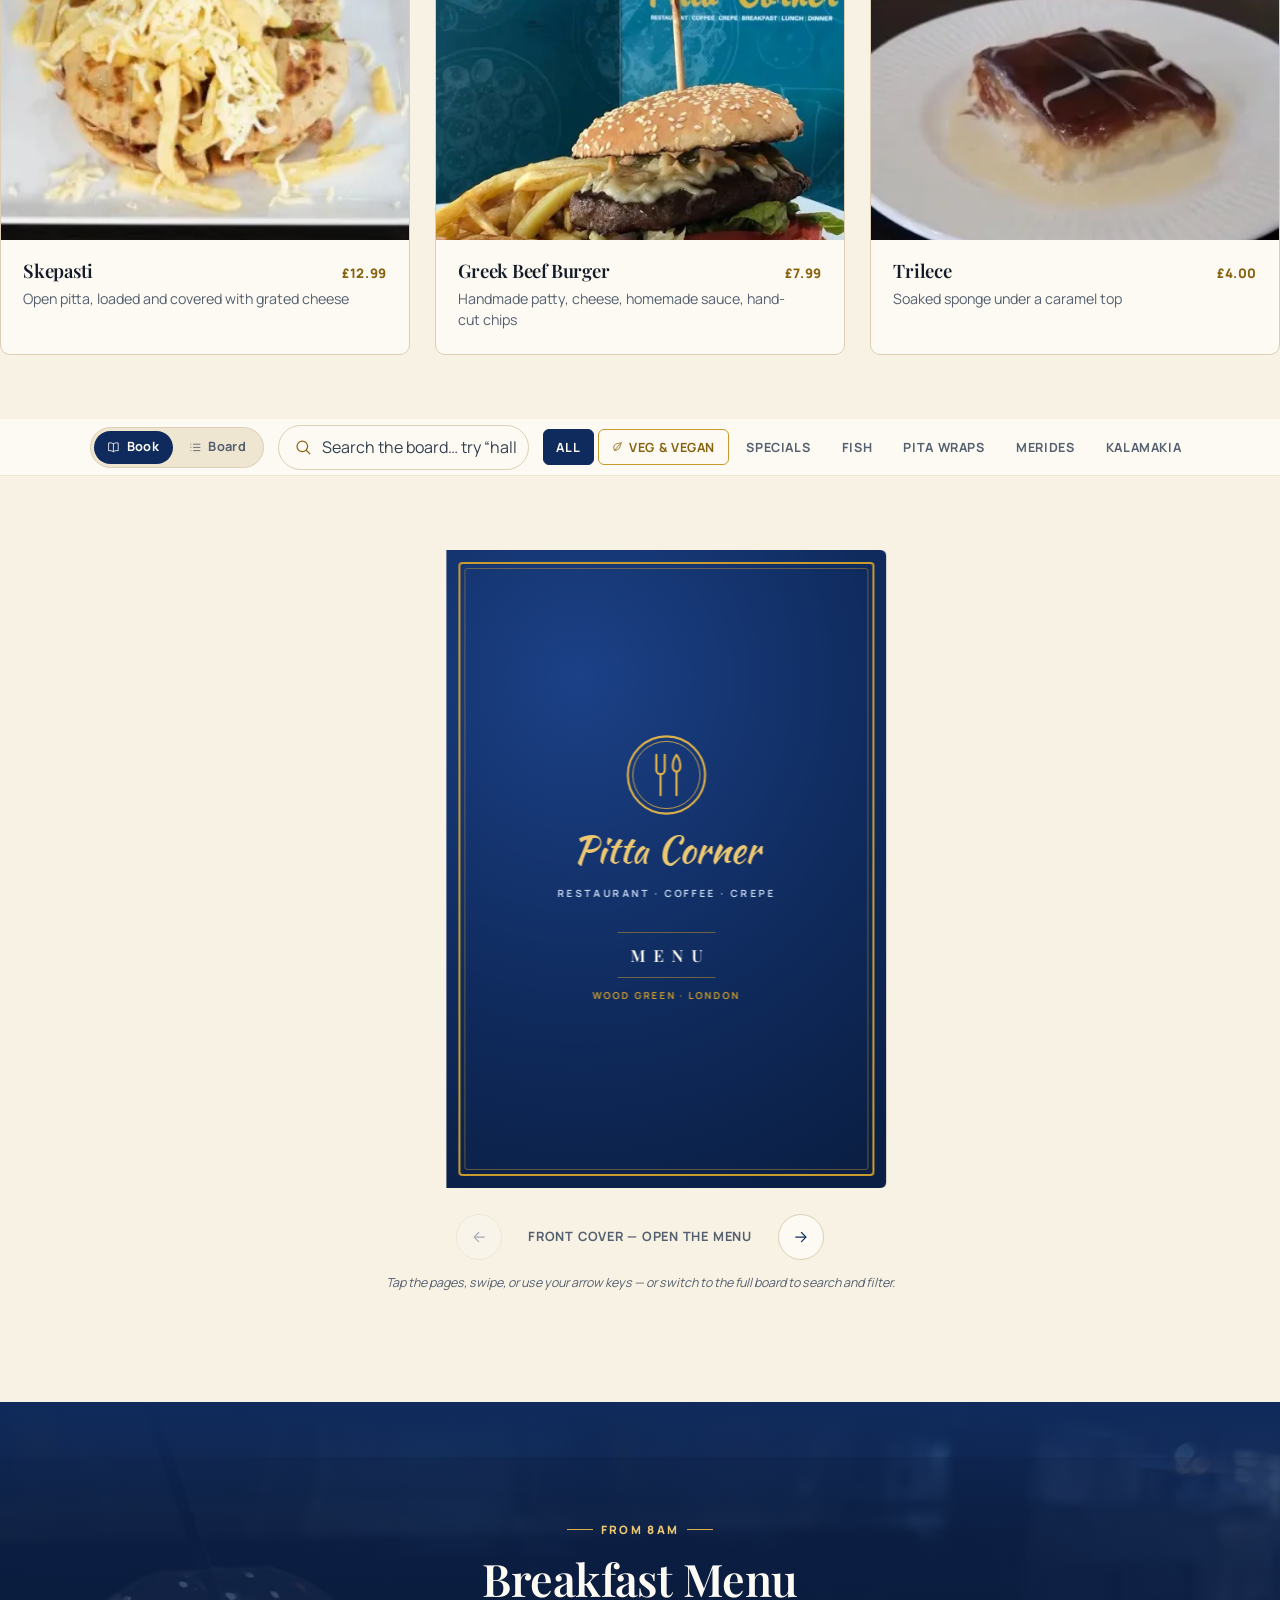
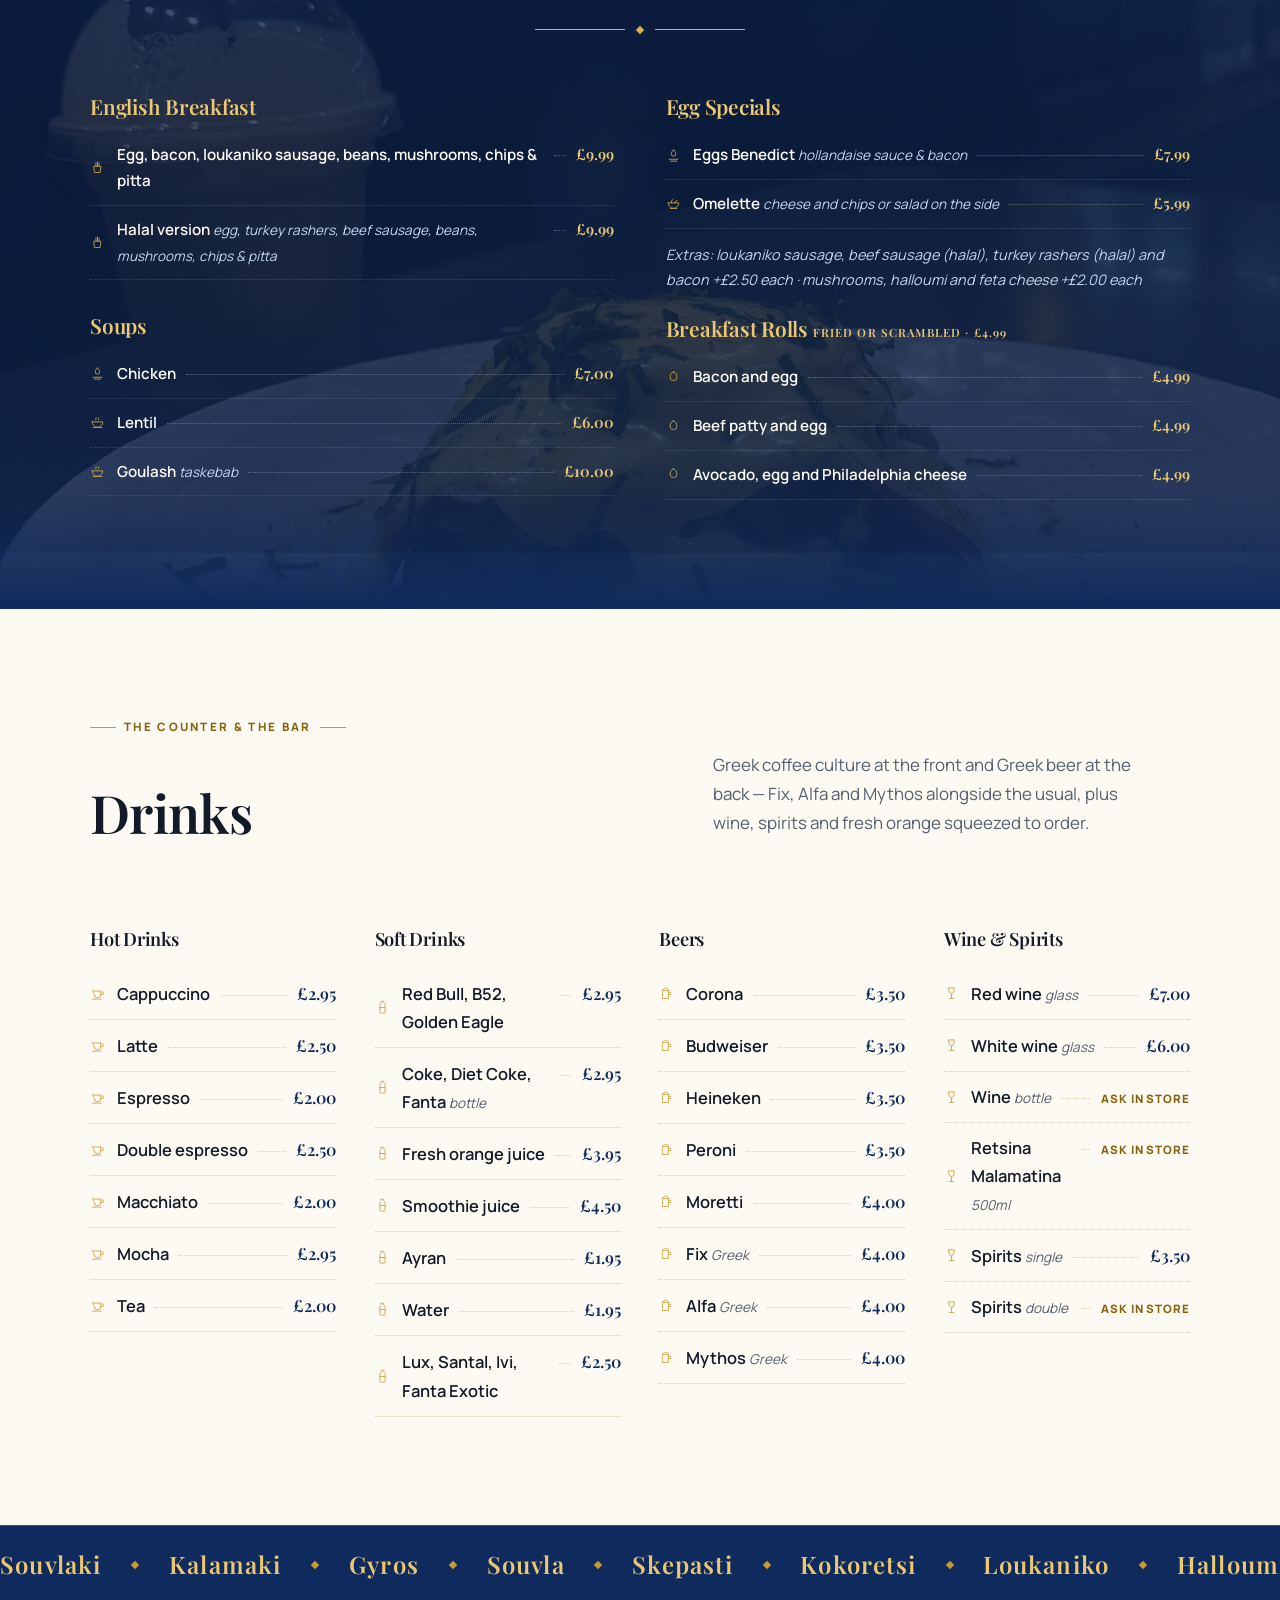
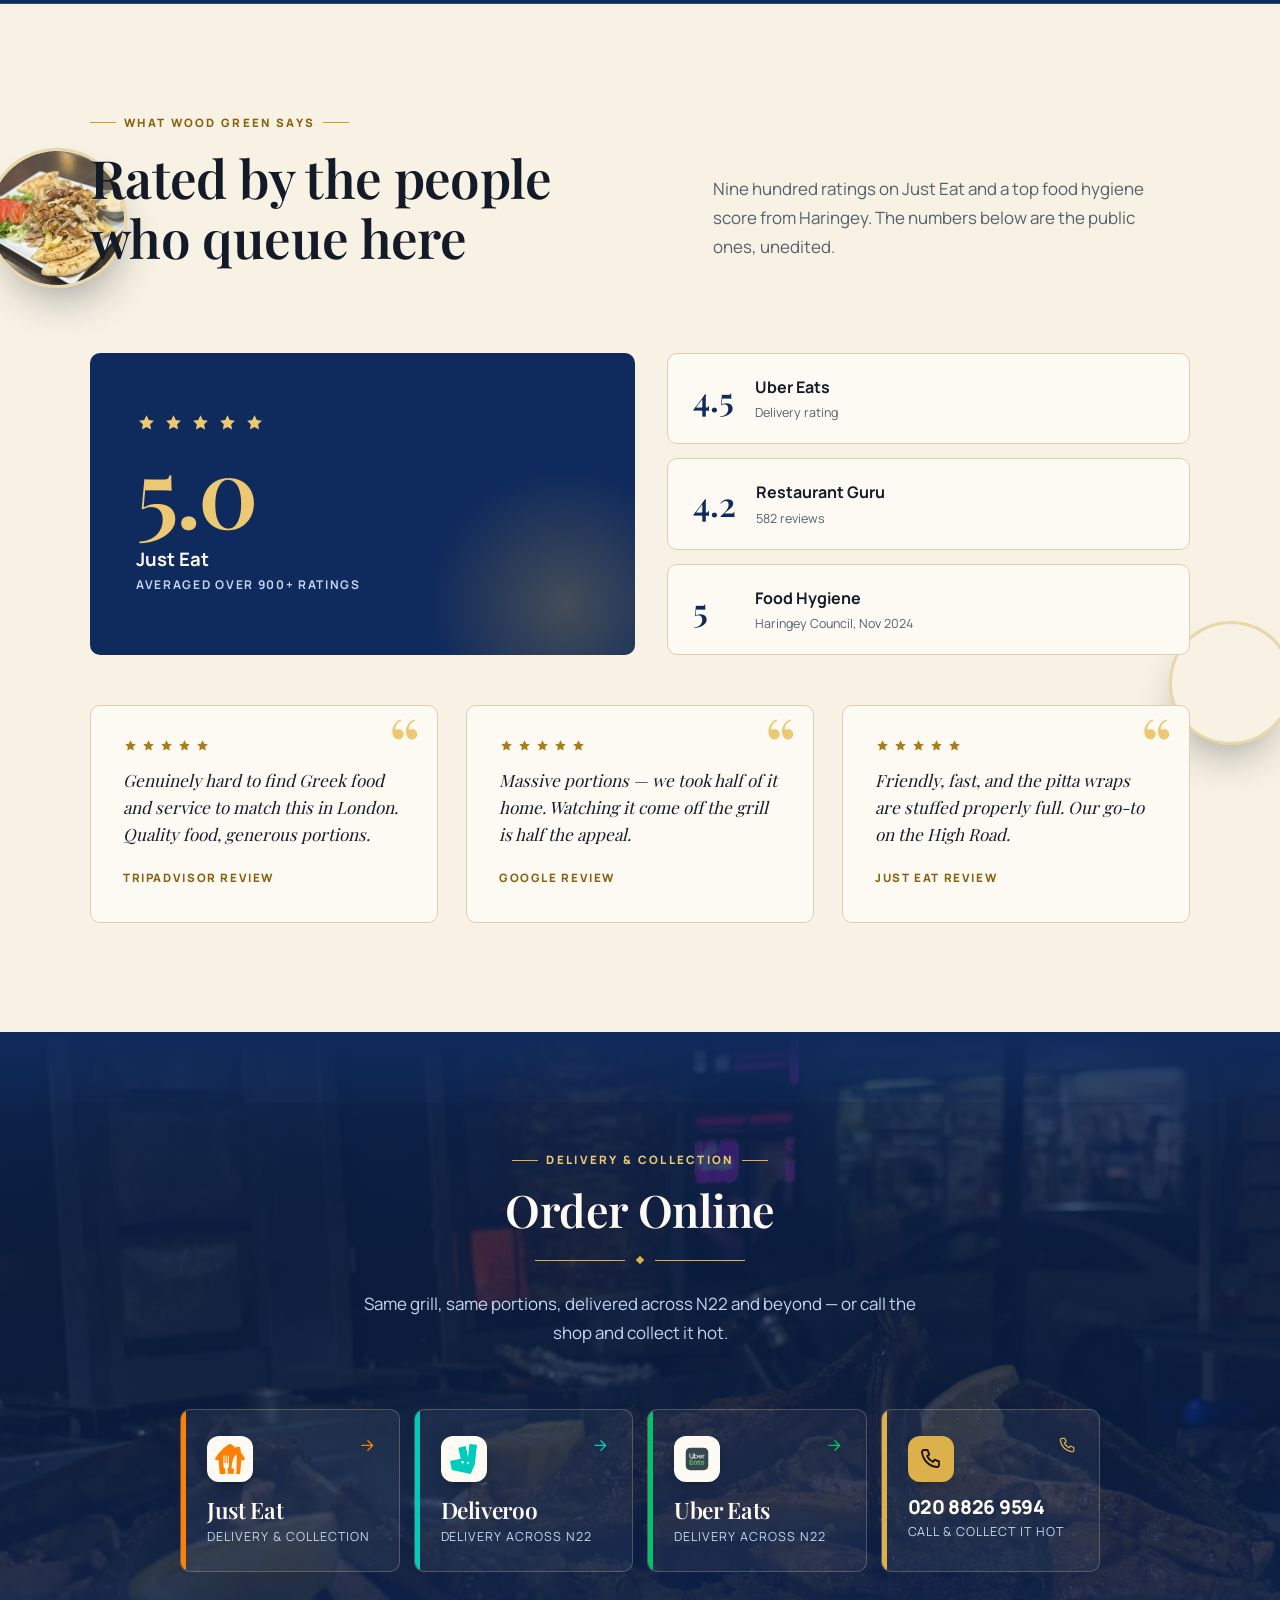
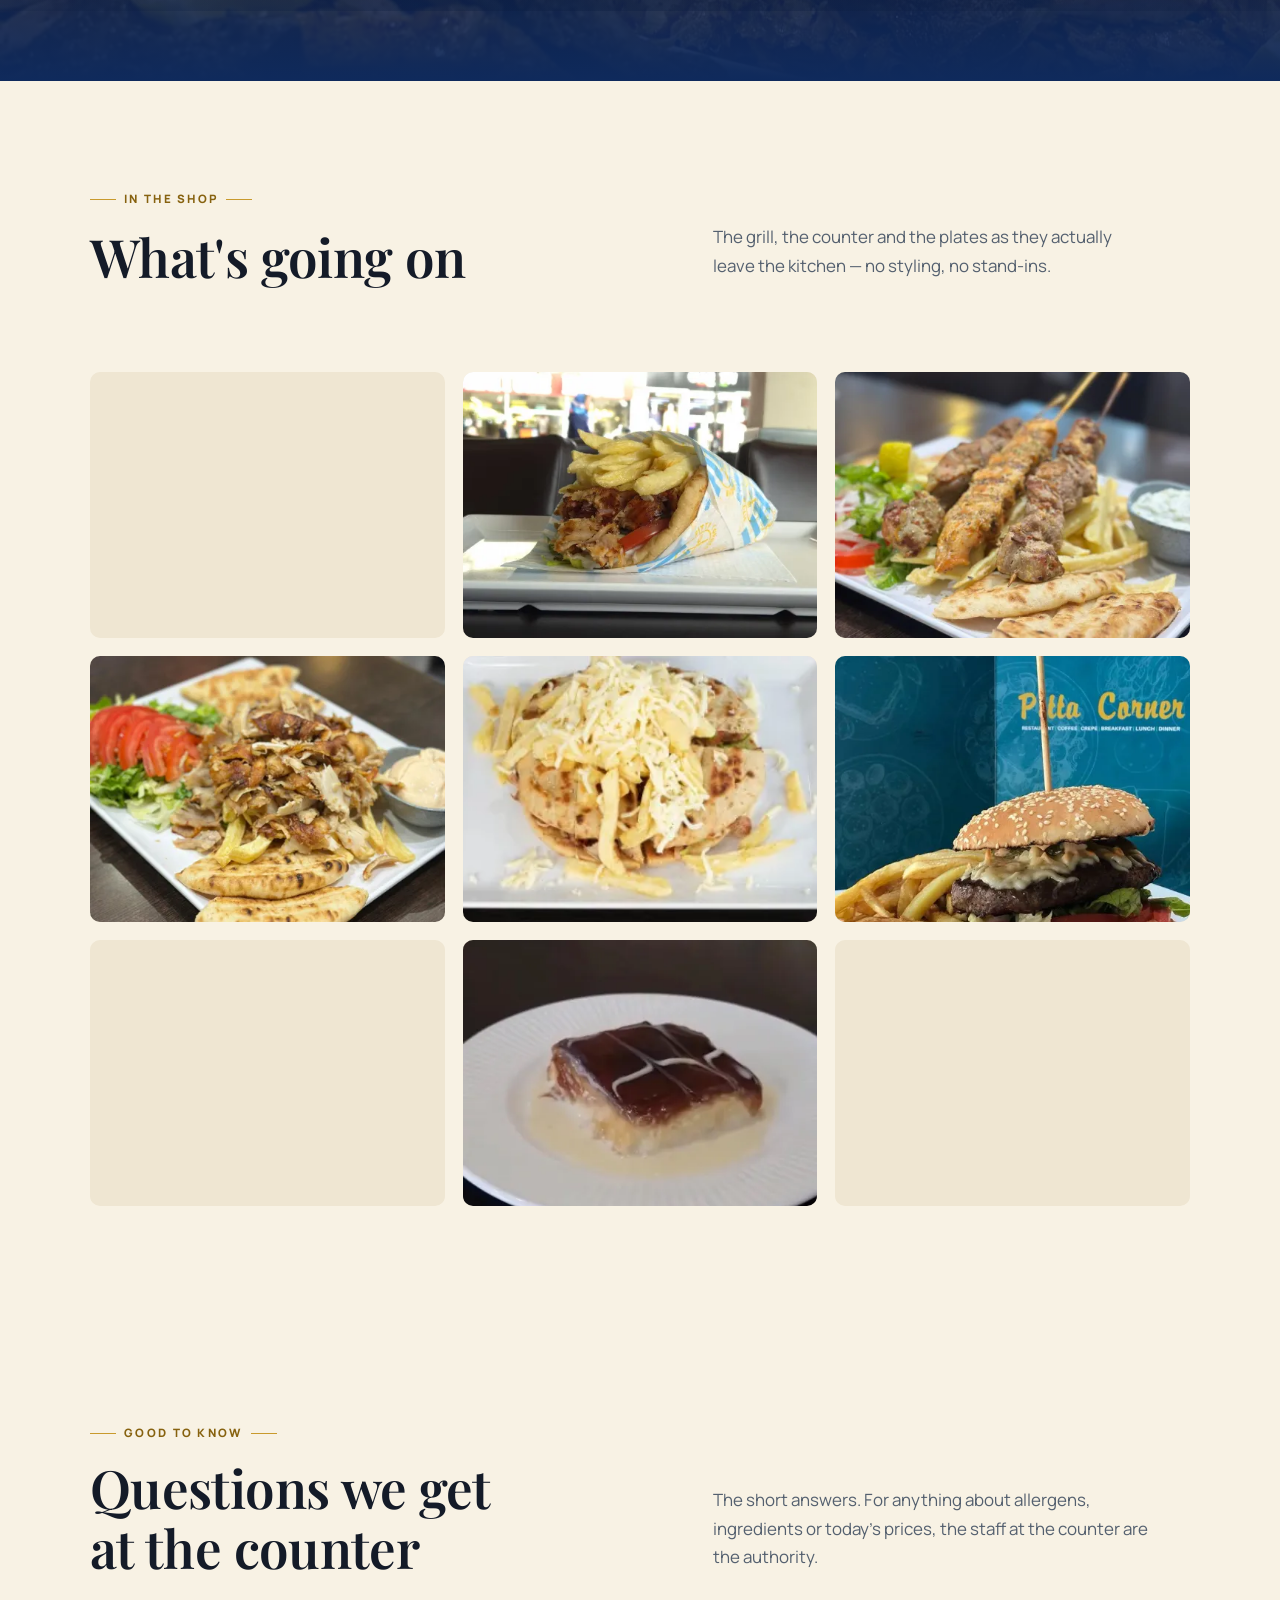
==== commit 13d1e214: "Research-led round: dietary filter, offline menu, print QR, contact card Grounded in a research pass" ====
--- a/index.html
+++ b/index.html
@@ -501,6 +501,8 @@
         </form>
         <nav class="filter" id="filter" aria-label="Menu categories">
           <button class="chip is-active" data-cat="all" aria-pressed="true">All</button>
+          <button class="chip chip-diet" data-cat="veg" aria-pressed="false">
+            <svg class="ico" aria-hidden="true"><use href="#i-leaf"/></svg>Veg &amp; Vegan</button>
           <button class="chip" data-cat="specials" aria-pressed="false">Specials</button>
           <button class="chip" data-cat="fish" aria-pressed="false">Fish</button>
           <button class="chip" data-cat="wraps" aria-pressed="false">Pita Wraps</button>
@@ -542,6 +544,10 @@
     </div>
 
     <div class="shell" id="menu-groups">
+
+      <p class="veg-note">Showing the dishes the board tags <b>Vegetarian</b> or
+         <b>Vegan</b>. Several salads, dips and sides are meat-free too — ask a
+         member of staff about ingredients and allergens.</p>
 
       <!-- PITTA CORNER SPECIALS -->
       <section class="mgroup" data-cat="specials">
@@ -1079,7 +1085,8 @@
         </p>
         <ul class="info-list stagger">
           <li><svg class="ico" aria-hidden="true"><use href="#i-pin"/></svg>
-            <div><strong>Address</strong><span>43 High Road, Wood Green<br>London N22 6BH</span></div></li>
+            <div><strong>Address</strong><span>43 High Road, Wood Green<br>London N22 6BH</span>
+              <button type="button" id="copy-addr" class="mini-btn" aria-live="polite">Copy address</button></div></li>
           <li><svg class="ico" aria-hidden="true"><use href="#i-phone"/></svg>
             <div><strong>Phone</strong><span><a href="tel:+442088269594">020 8826 9594</a></span></div></li>
           <li><svg class="ico" aria-hidden="true"><use href="#i-clock"/></svg>
@@ -1088,7 +1095,10 @@
           <li><svg class="ico" aria-hidden="true"><use href="#i-arrow"/></svg>
             <div><strong>Getting here</strong><span>A few minutes' walk from Wood Green<br>station, on the High Road parade</span></div></li>
         </ul>
-        <a class="btn btn-primary" href="https://www.google.com/maps/search/?api=1&amp;query=Pitta+Corner+43+High+Road+Wood+Green+London+N22+6BH" target="_blank" rel="noopener">Get Directions<span class="visually-hidden"> (opens in a new tab)</span></a>
+        <div class="visit-ctas">
+          <a class="btn btn-primary" href="https://www.google.com/maps/search/?api=1&amp;query=Pitta+Corner+43+High+Road+Wood+Green+London+N22+6BH" target="_blank" rel="noopener">Get Directions<span class="visually-hidden"> (opens in a new tab)</span></a>
+          <a class="btn btn-line" href="pitta-corner.vcf" download="pitta-corner.vcf">Save our contact</a>
+        </div>
       </div>
       <div class="map reveal" data-delay="2">
         <iframe title="Map showing Pitta Corner at 43 High Road, Wood Green, London"
@@ -1112,6 +1122,13 @@
       </p>
     </div>
   </section>
+
+  <!-- print only: a printed menu that can reopen itself -->
+  <div class="print-qr" aria-hidden="true">
+    <img src="icons/qr-menu.svg" alt="" width="96" height="96">
+    <p>This menu lives at <b>vlxner.github.io/PittaCorner</b> — scan to reopen it,
+       search every dish, and check today's opening status.</p>
+  </div>
 
 </main>
 
--- a/css/style.css
+++ b/css/style.css
@@ -865,7 +865,7 @@
 .visit-col{display:flex;flex-direction:column;justify-content:center;}
 /* the column is a flex container so it can centre against the map;
    without this the Get Directions button stretches to its full width */
-.visit-col > .btn{align-self:flex-start;}
+.visit-col > .btn,.visit-col > .visit-ctas{align-self:flex-start;}
 .info-list{margin:26px 0 32px;}
 .info-list li{display:flex;gap:16px;padding:18px 0;border-bottom:1px solid var(--cream-200);}
 .info-list .ico{width:1.3em;height:1.3em;color:var(--gold-700);margin-top:4px;}
@@ -873,6 +873,14 @@
   text-transform:uppercase;color:var(--ink-600);margin-bottom:3px;}
 .info-list span{color:var(--ink-900);font-size:.97rem;line-height:1.55;}
 .info-list a{color:var(--blue-700);font-weight:700;}
+.mini-btn{display:inline-block;margin-top:8px;padding:.35em .9em;
+  border:1px solid var(--cream-300);border-radius:var(--r-full);background:var(--cream-50);
+  font-size:.74rem;font-weight:700;letter-spacing:.04em;color:var(--ink-700);
+  transition:border-color var(--t-fast) var(--e-soft),color var(--t-fast) var(--e-soft),
+             background var(--t-fast) var(--e-soft);}
+.mini-btn:hover{border-color:var(--gold-500);color:var(--blue-900);}
+.mini-btn.is-done{background:var(--gold-100);border-color:var(--gold-500);color:var(--gold-700);}
+.visit-ctas{display:flex;gap:12px;flex-wrap:wrap;align-items:center;}
 .info-list a:hover{text-decoration:underline;}
 /* The map gets the same double hairline as the platter cards, so it
    reads as part of the set rather than a pasted-in widget. */
@@ -1246,6 +1254,22 @@
   padding-left var(--t-mid) var(--e-out);}
 #search-count:not(:empty){padding-bottom:10px;}
 #menu-groups .dish.is-off,#menu-groups .plist > li.is-off{display:none;}
+
+/* ── dietary view: only the dishes the board itself tags ── */
+#menu-groups.is-veg .dish:not(:has(.tag)){display:none;}
+#menu-groups.is-veg .plist > li{display:none;}
+#menu-groups.is-veg .mgroup:not(:has(.dish .tag)){display:none;}
+#menu-groups.is-veg .mgroup:has(> .dish-photo) > .dish-photo{position:static;}
+.veg-note{display:none;max-width:68ch;margin:0 auto clamp(24px,3vw,36px);
+  padding:16px 22px;background:var(--cream-100);border-left:2px solid var(--gold-500);
+  font-size:.9rem;color:var(--ink-700);}
+.veg-note b{color:var(--ink-900);}
+#menu-groups.is-veg .veg-note{display:block;}
+.chip-diet{display:inline-flex;align-items:center;gap:.45em;border-color:var(--gold-500);
+  color:var(--gold-700);}
+.chip-diet .ico{width:.95em;height:.95em;}
+.chip-diet:hover{color:var(--gold-700);border-color:var(--gold-600);background:var(--gold-100);}
+.chip-diet.is-active{background:var(--gold-600);border-color:var(--gold-600);color:#1d1502;}
 #menu-groups .mgroup.is-empty{display:none;}
 /* while searching, a sticky side photo over a two-item list looks absurd */
 .is-searching .mgroup:has(> .dish-photo) > .dish-photo{position:static;}
@@ -1822,10 +1846,12 @@
   /* the board itself */
   #menu-groups .mgroup.is-hidden{display:block !important;}   /* print every category */
   #menu-groups.is-booked{display:block !important;}           /* book mode prints the board */
-  /* and every dish: a search left running must not thin out the print */
-  #menu-groups .mgroup.is-empty{display:block !important;}
-  #menu-groups .dish.is-off{display:block !important;}
-  #menu-groups .plist > li.is-off{display:flex !important;}
+  /* and every dish: search, category or dietary state left active must
+     not thin out the print — restore all rows unconditionally */
+  #menu-groups .mgroup{display:block !important;}
+  #menu-groups .dish{display:block !important;}
+  #menu-groups .plist > li{display:flex !important;}
+  .veg-note{display:none !important;}
   .mgroup{break-inside:auto;margin-bottom:6mm;display:block !important;}
   .mhead{text-align:left !important;margin-bottom:3mm;}
   .dishes{grid-template-columns:1fr 1fr !important;gap:0 8mm !important;}
@@ -1851,6 +1877,16 @@
     padding-bottom:3mm;margin-bottom:6mm;border-bottom:1.5pt solid #000;}
 }
 
+/* the printed menu carries its own way back to the live one */
+.print-qr{display:none;}
+@media print{
+  .print-qr{display:flex !important;align-items:center;gap:6mm;
+    margin-top:8mm;padding-top:4mm;border-top:1pt solid #000;
+    break-inside:avoid;}
+  .print-qr img{width:22mm;height:22mm;}
+  .print-qr p{margin:0;font-size:9pt;max-width:70mm;}
+}
+
 /* ═══════════ REDUCED MOTION ═══════════ */
 @media (prefers-reduced-motion:reduce){
   html{scroll-behavior:auto;}
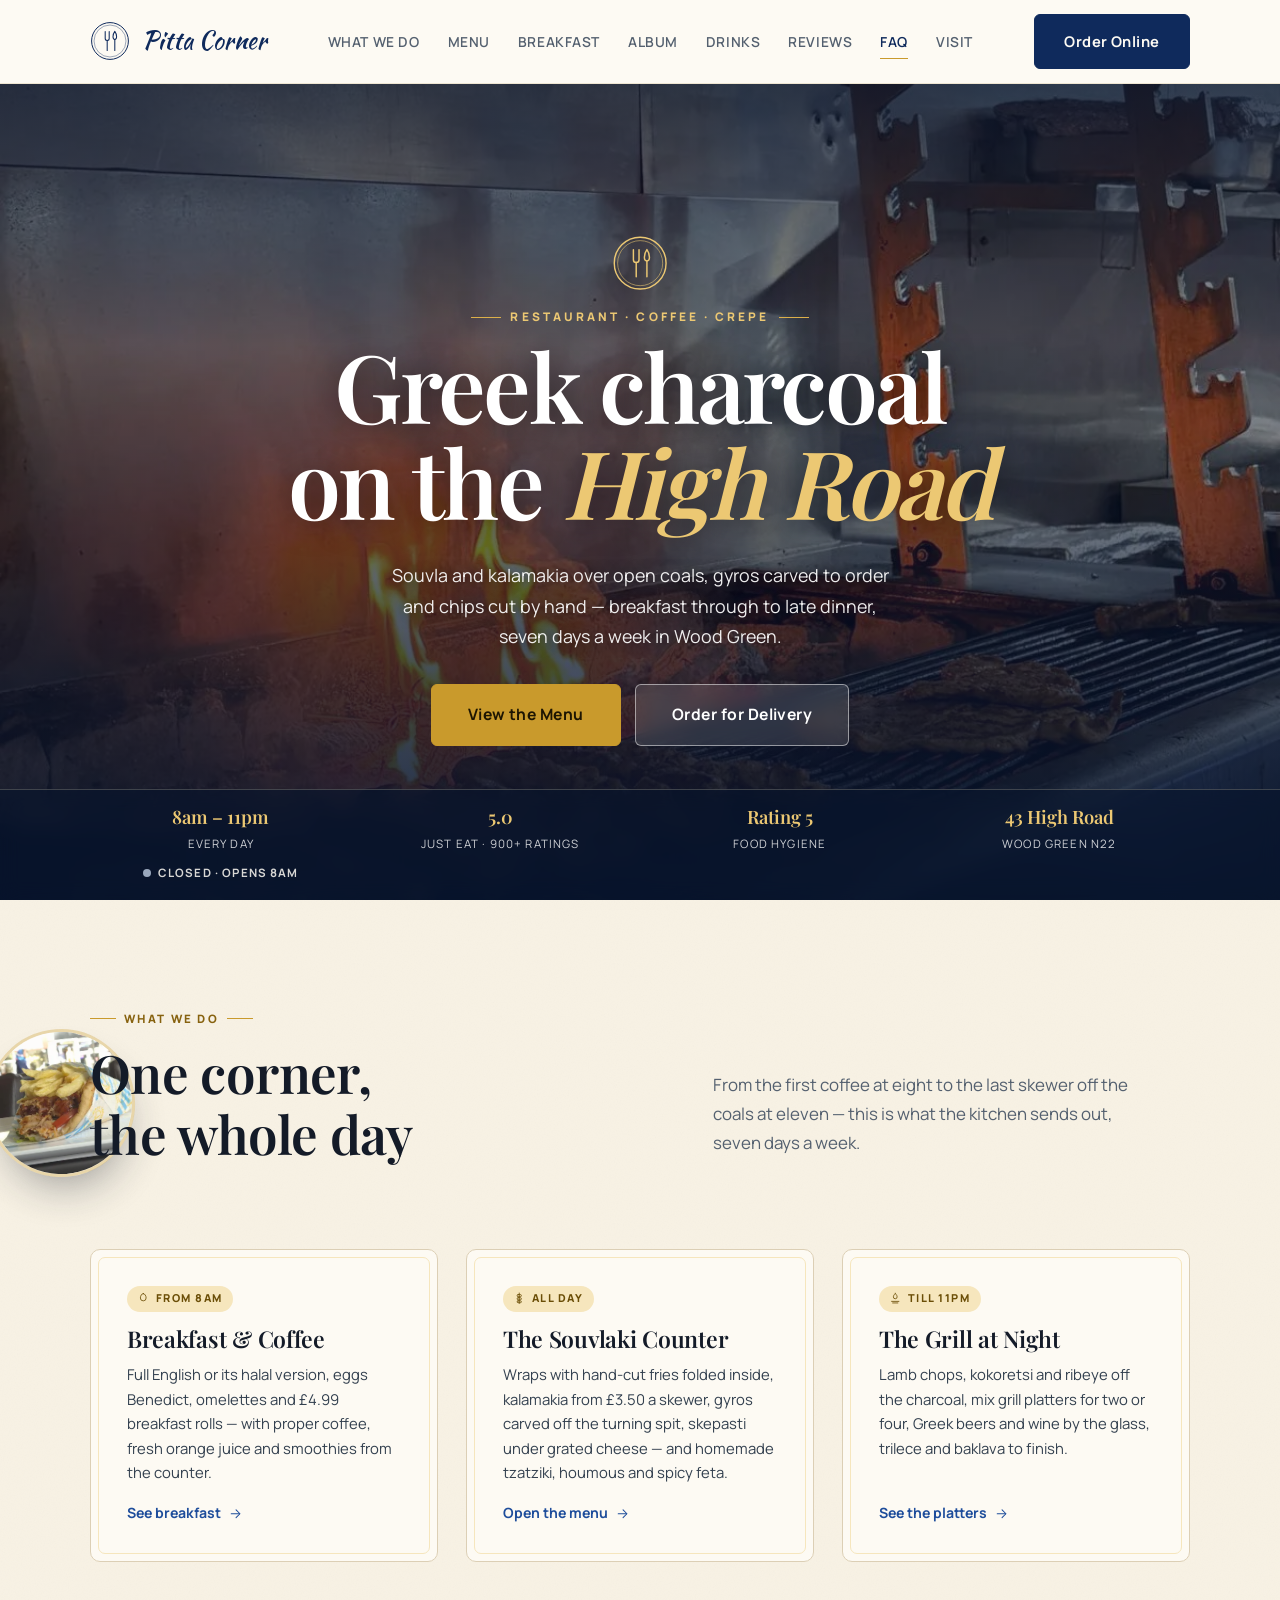
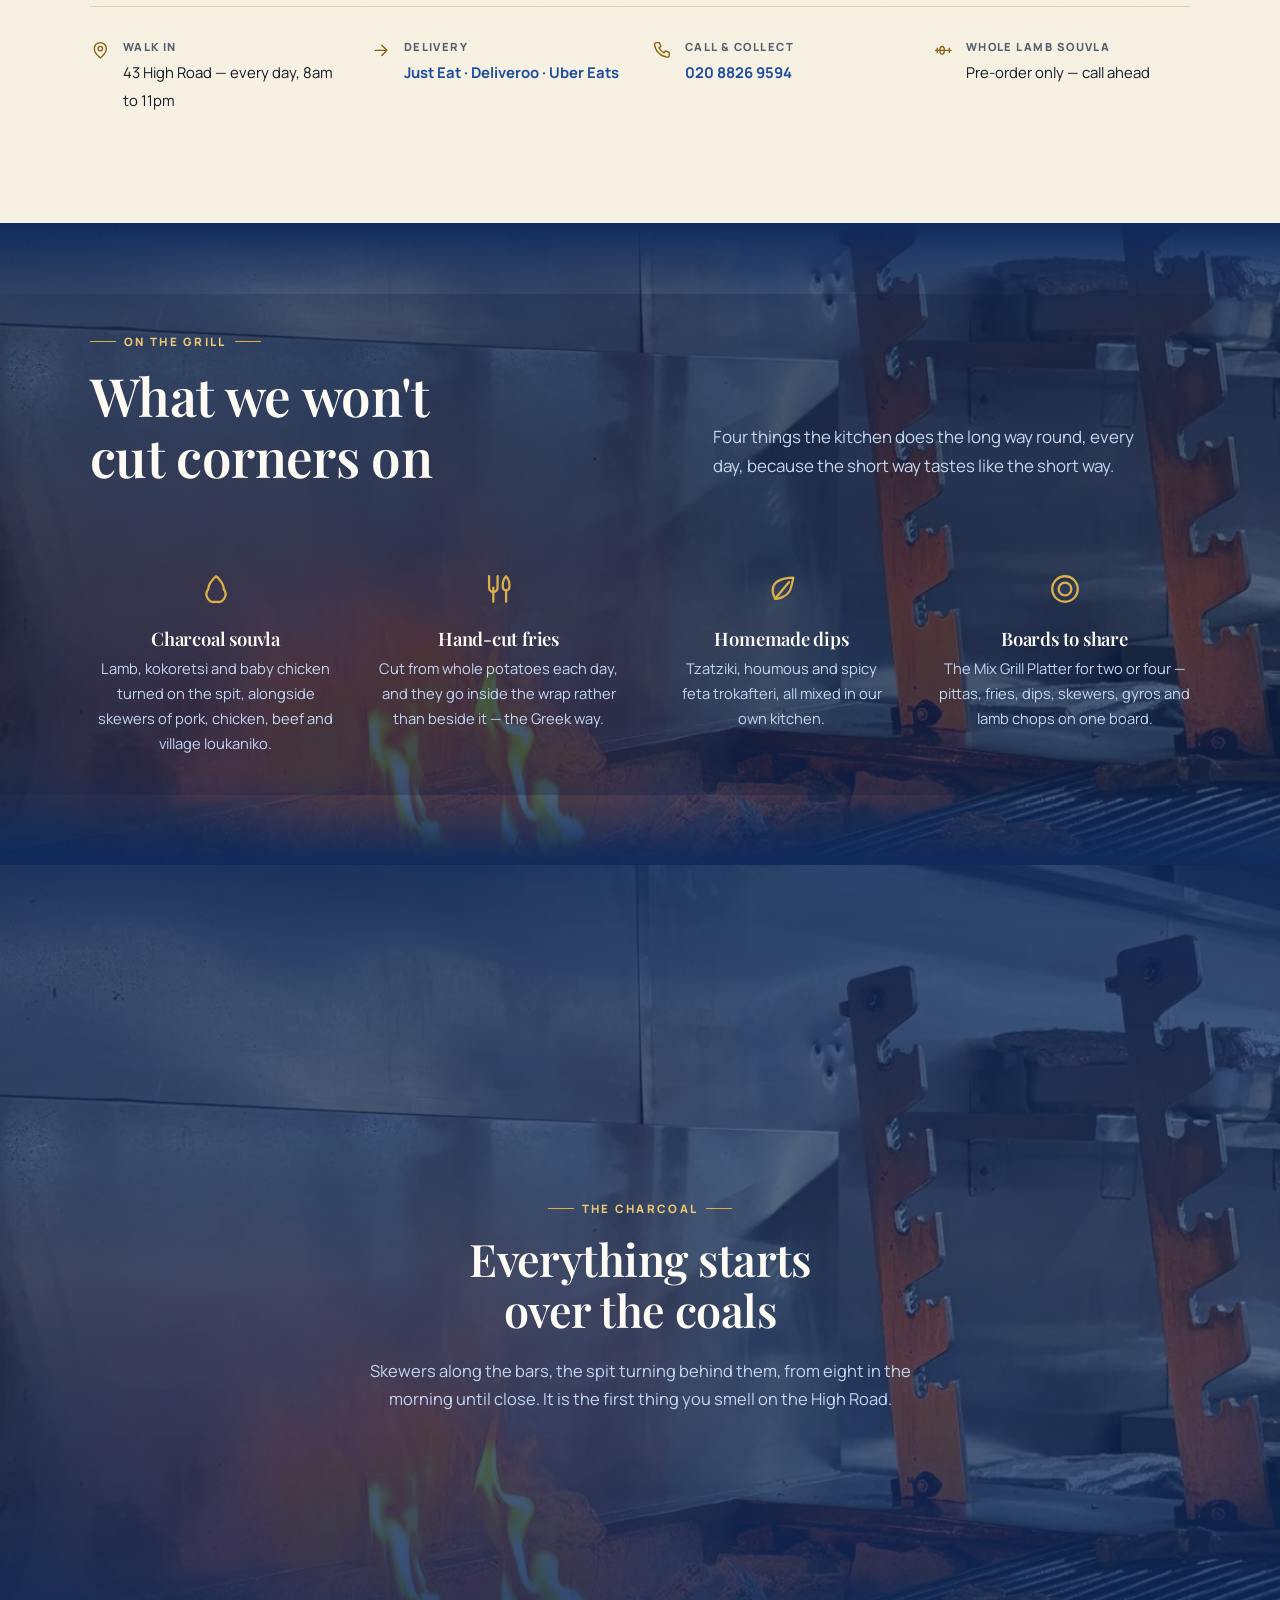
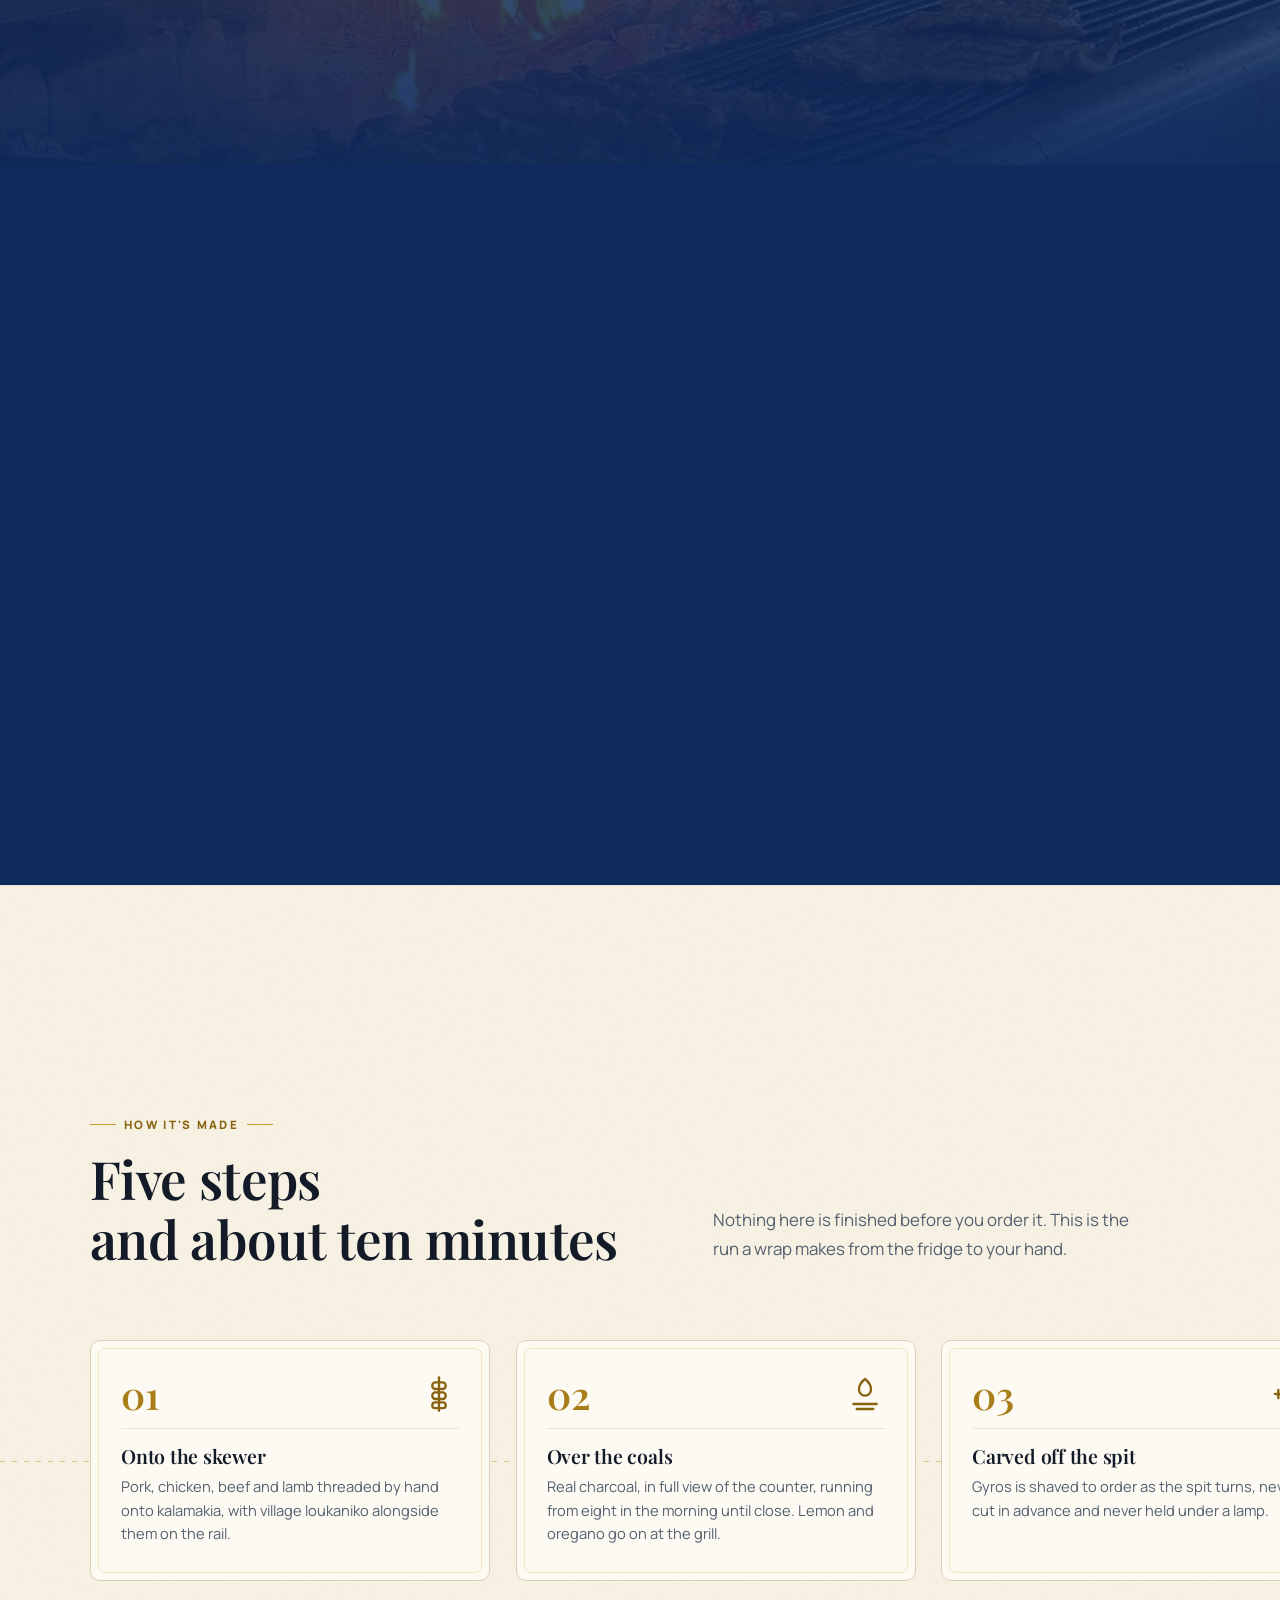
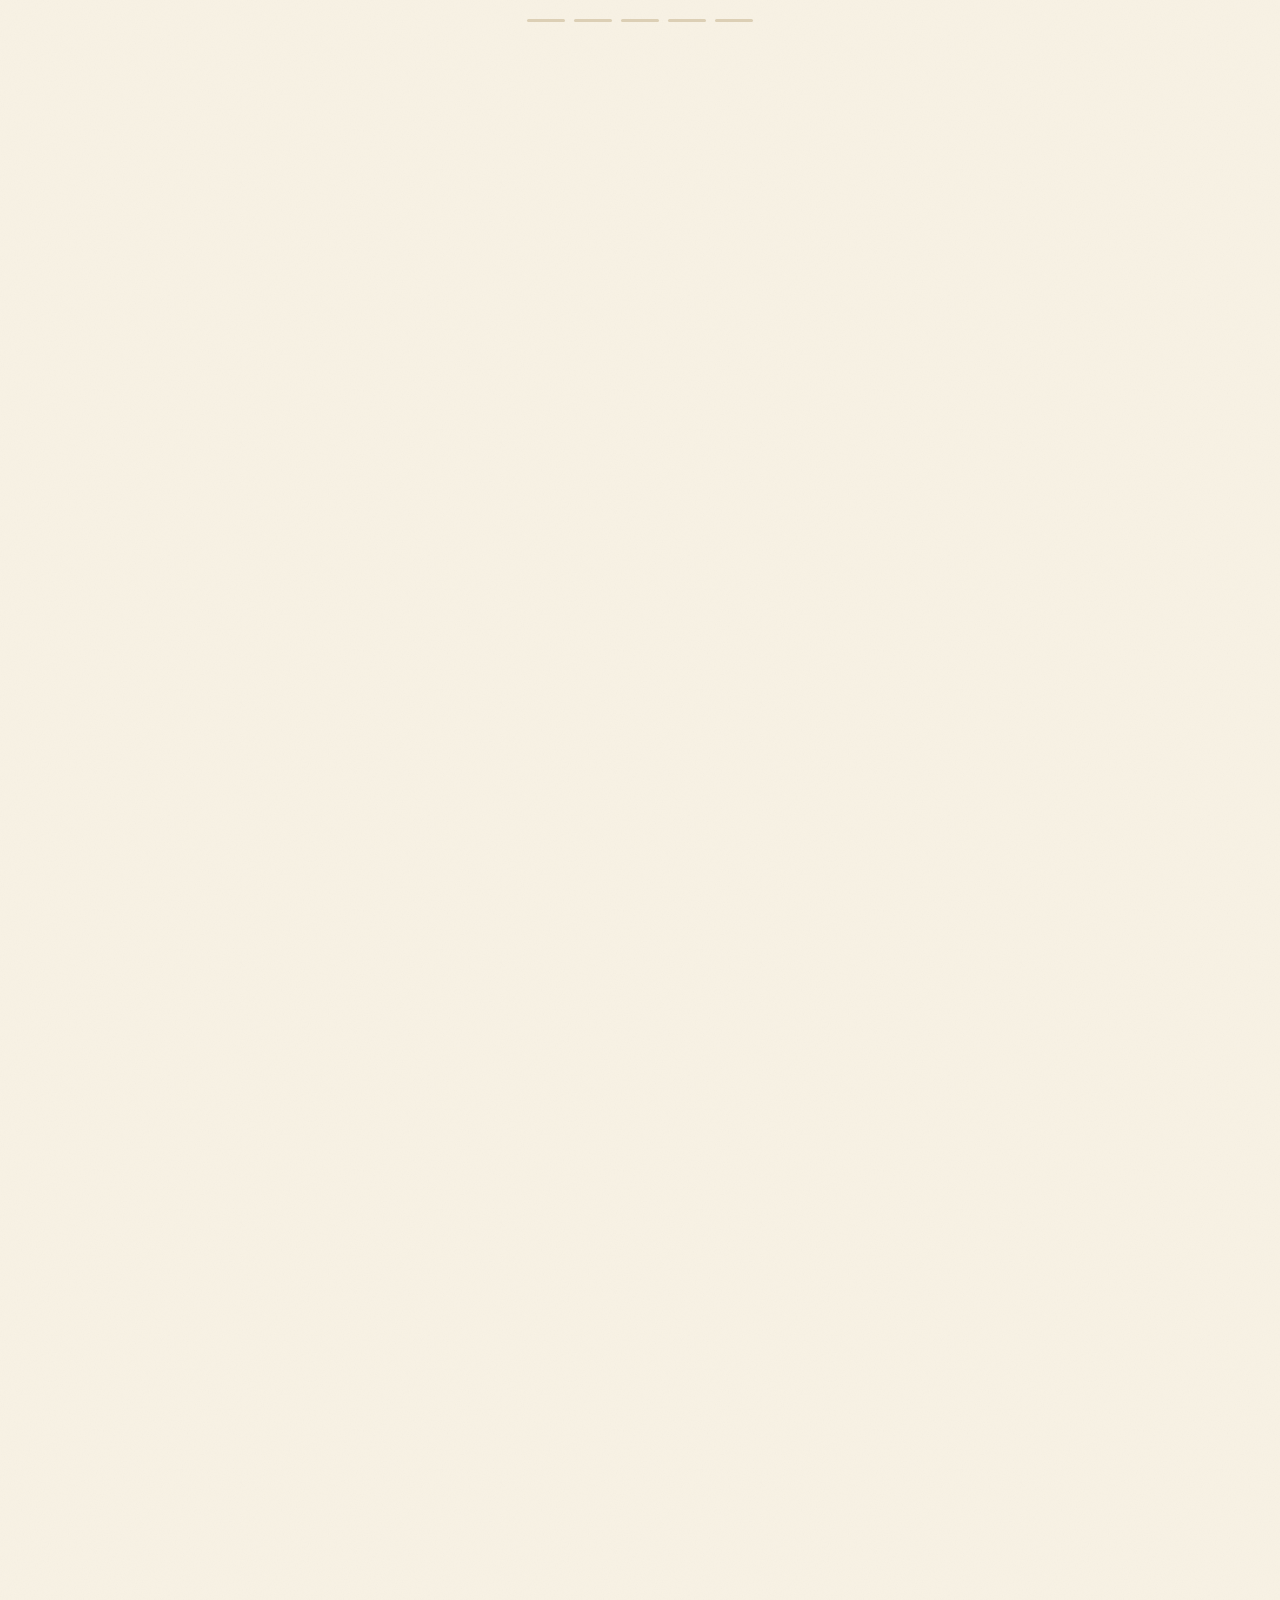
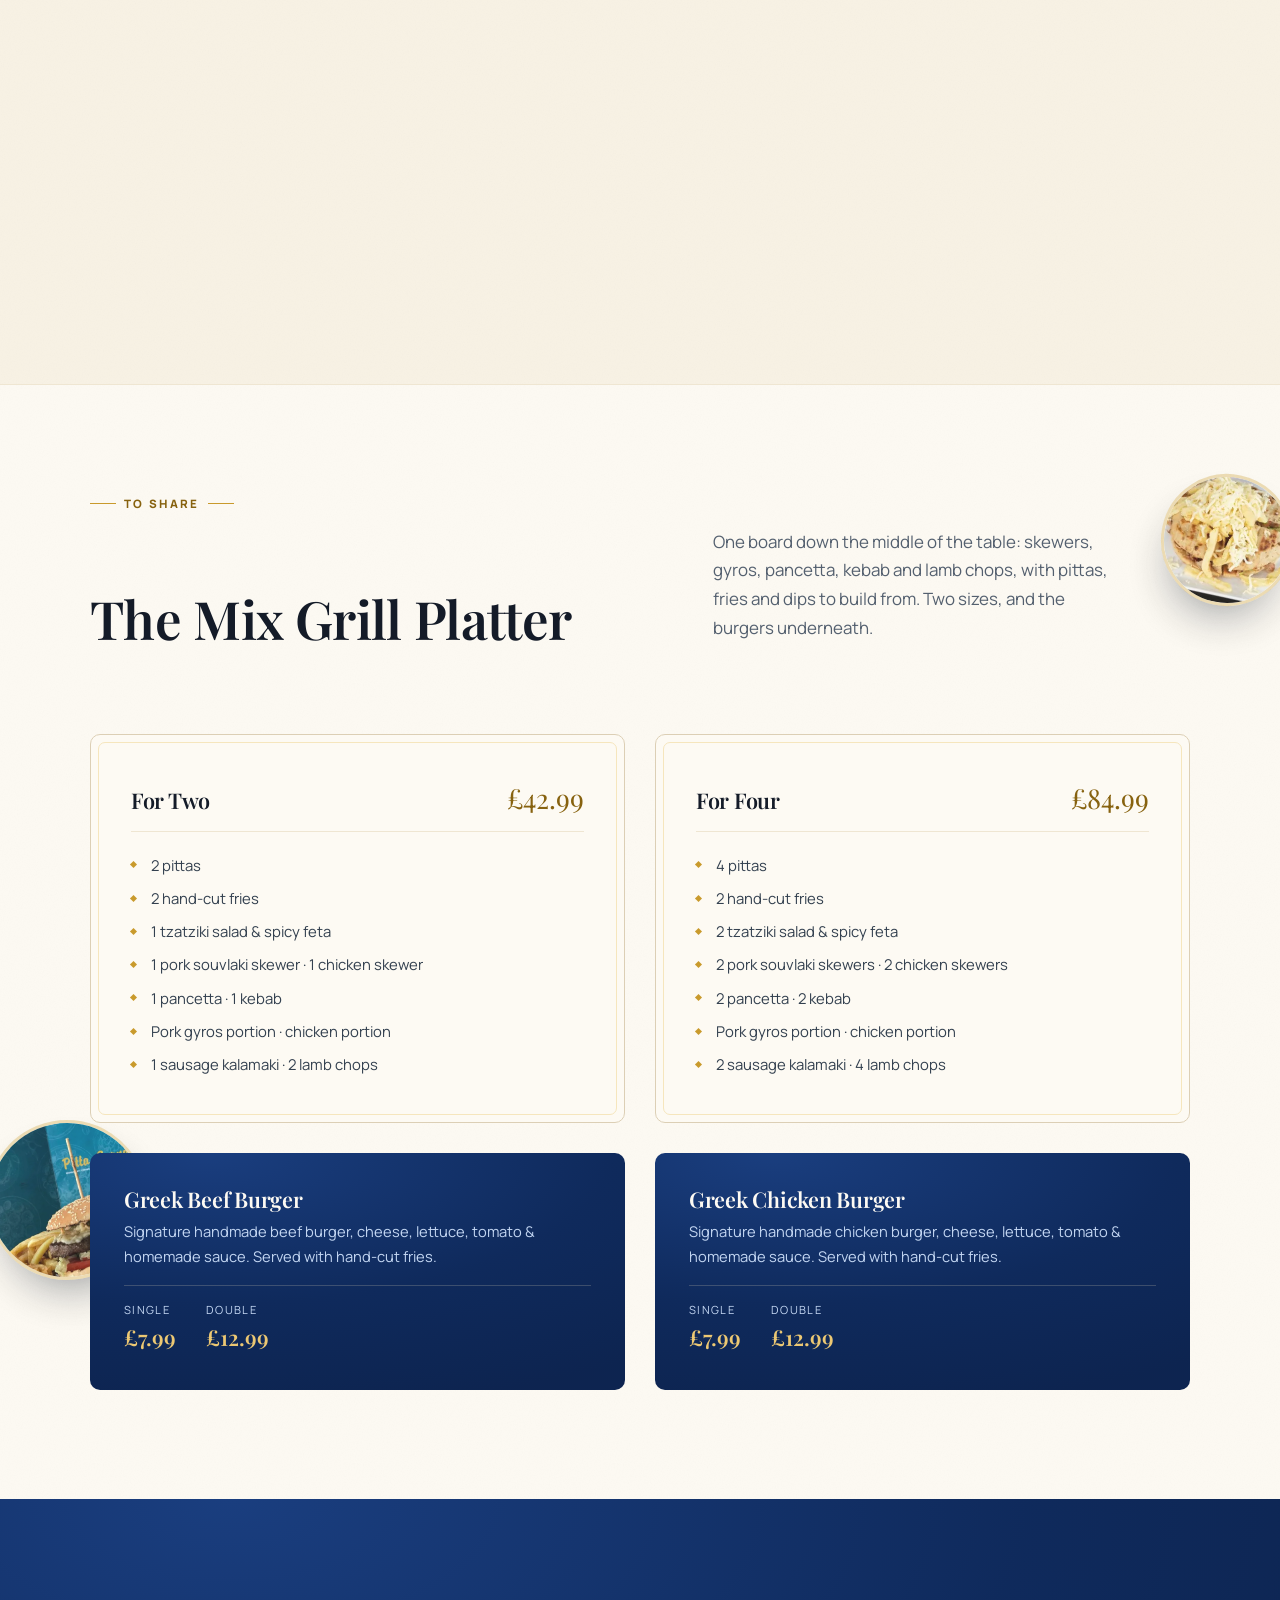
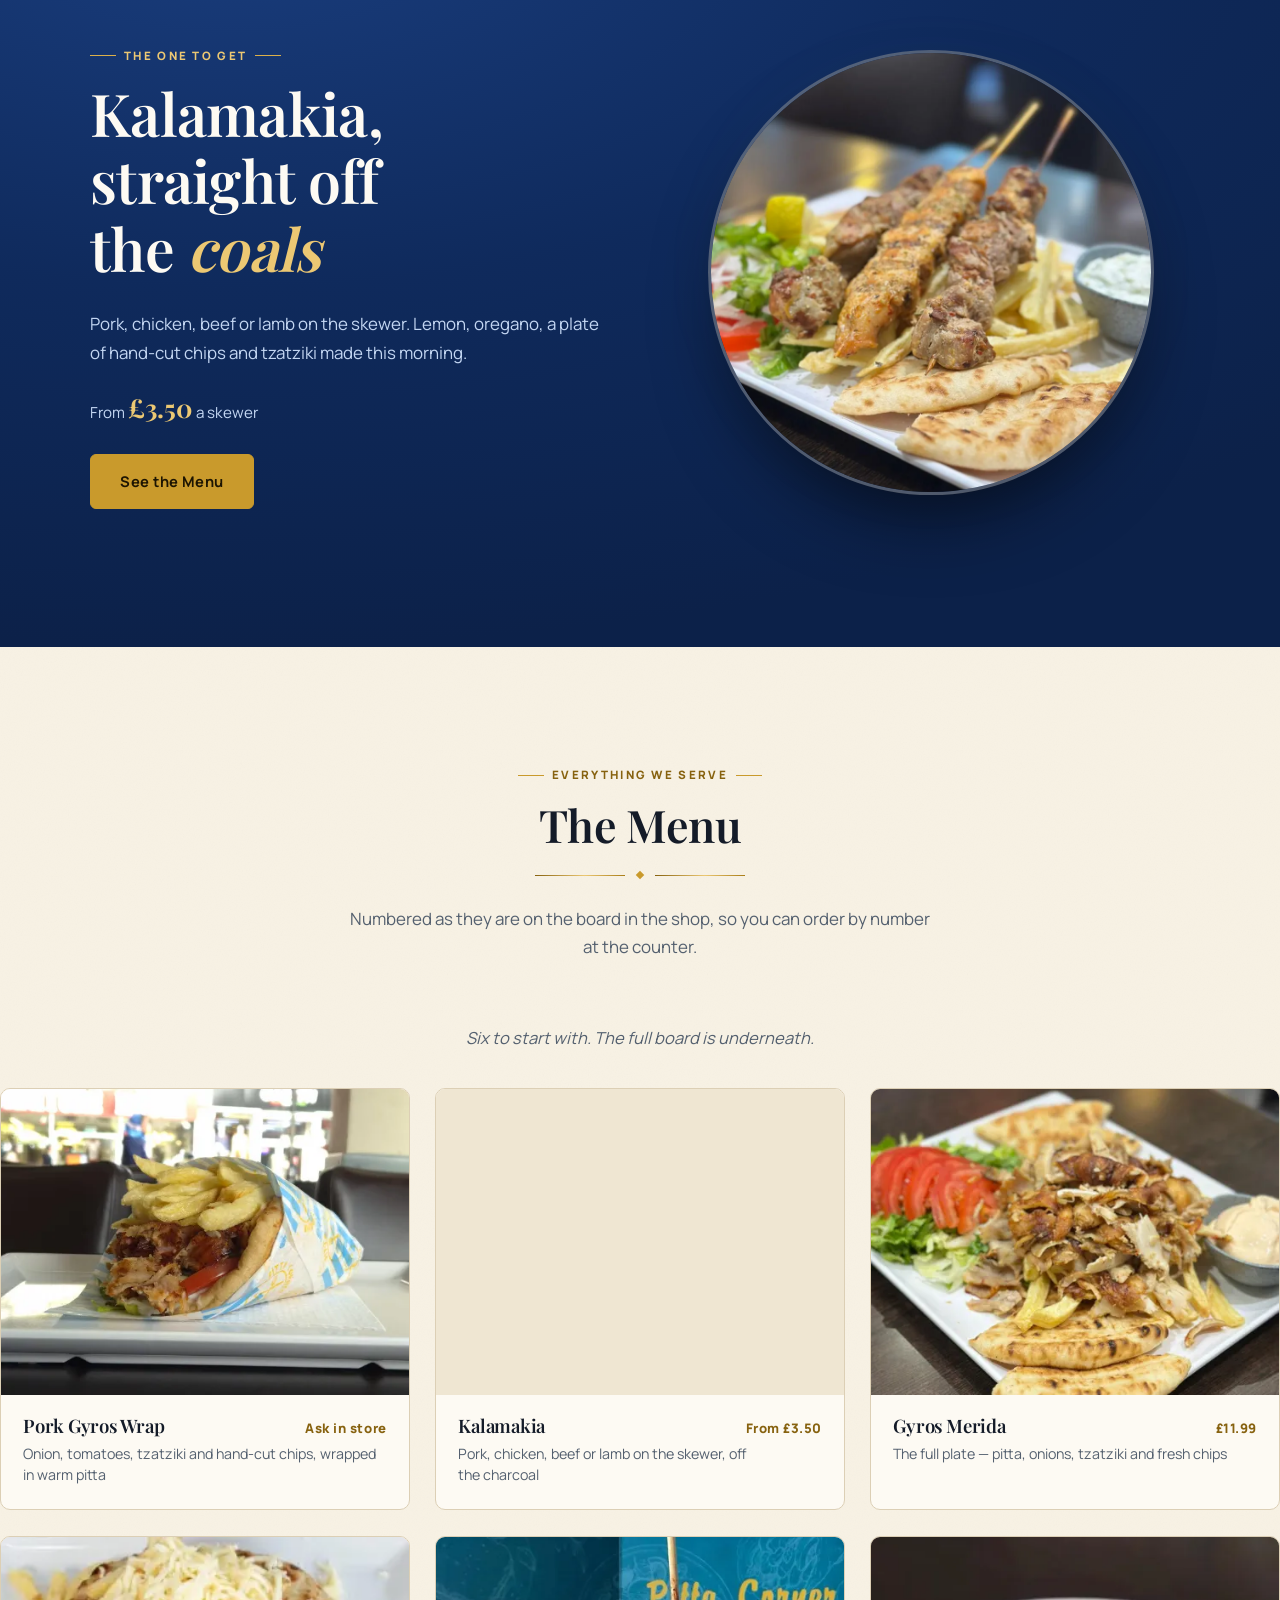
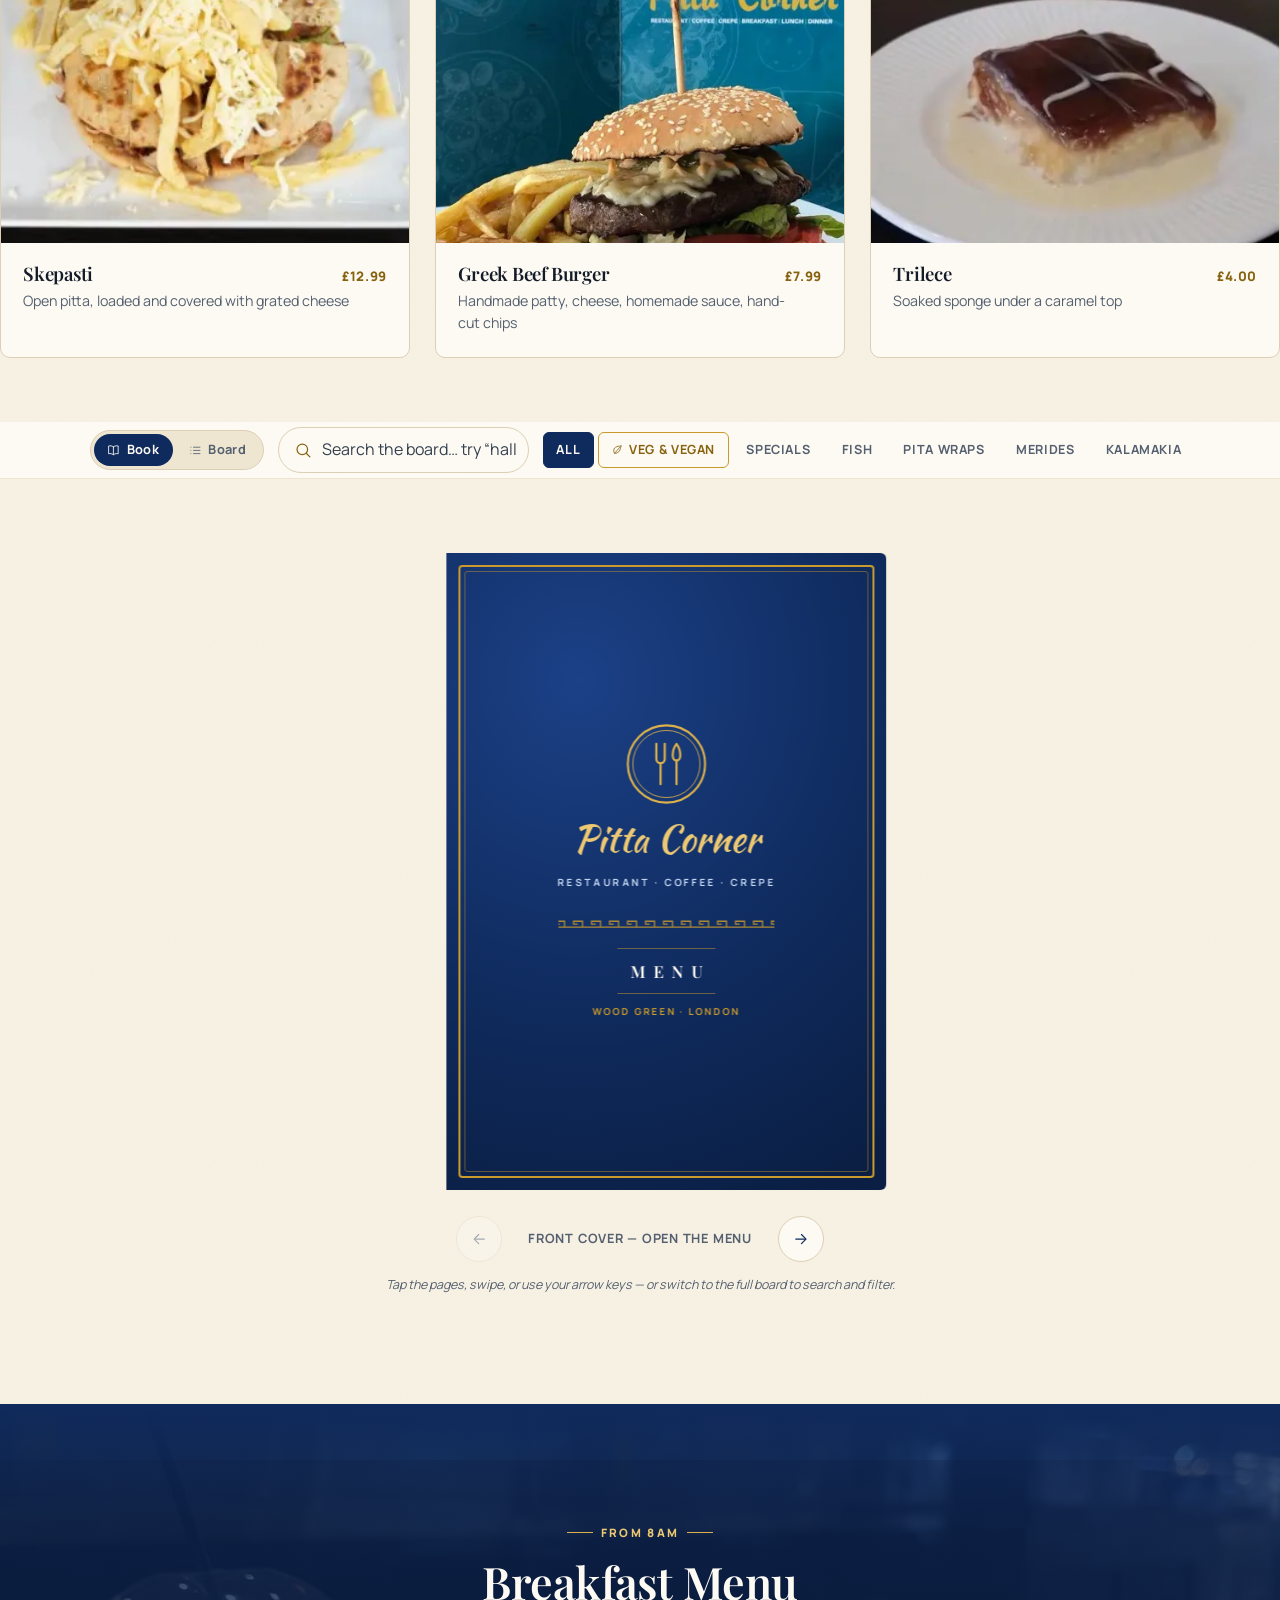
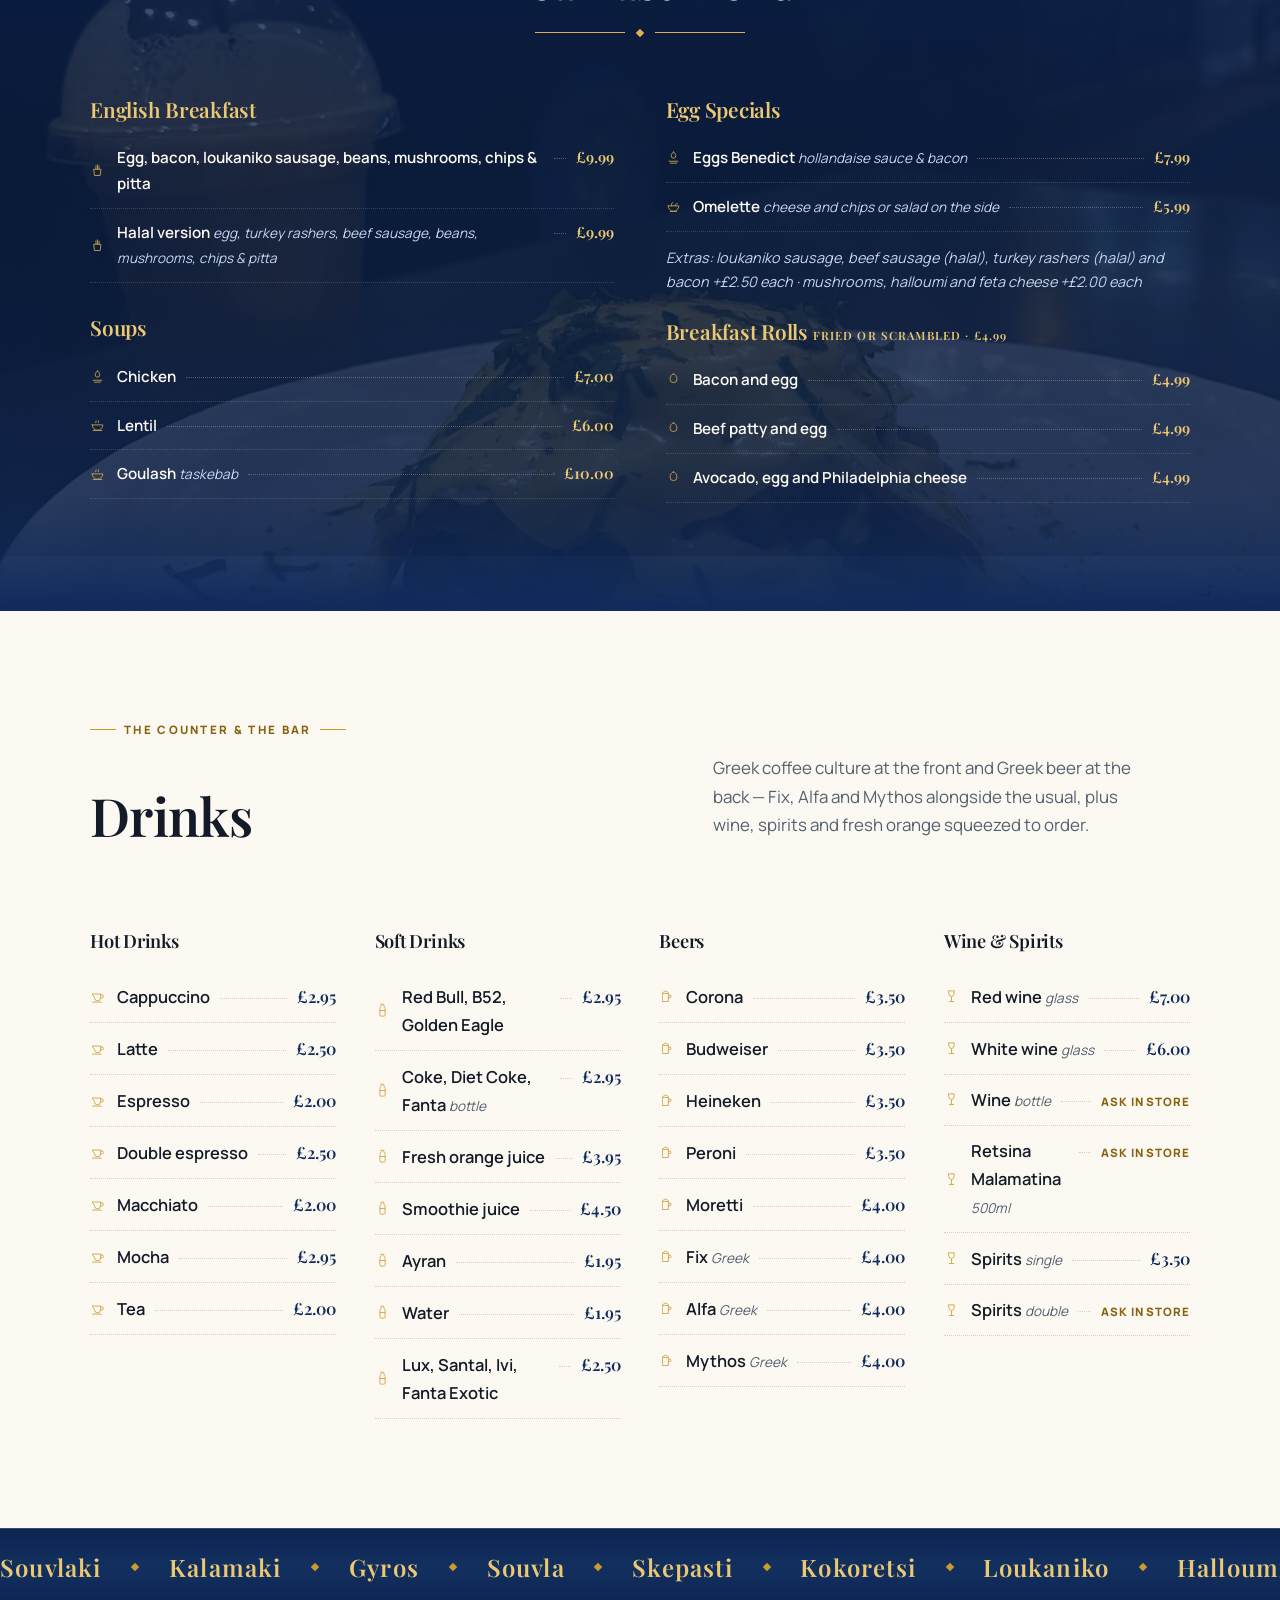
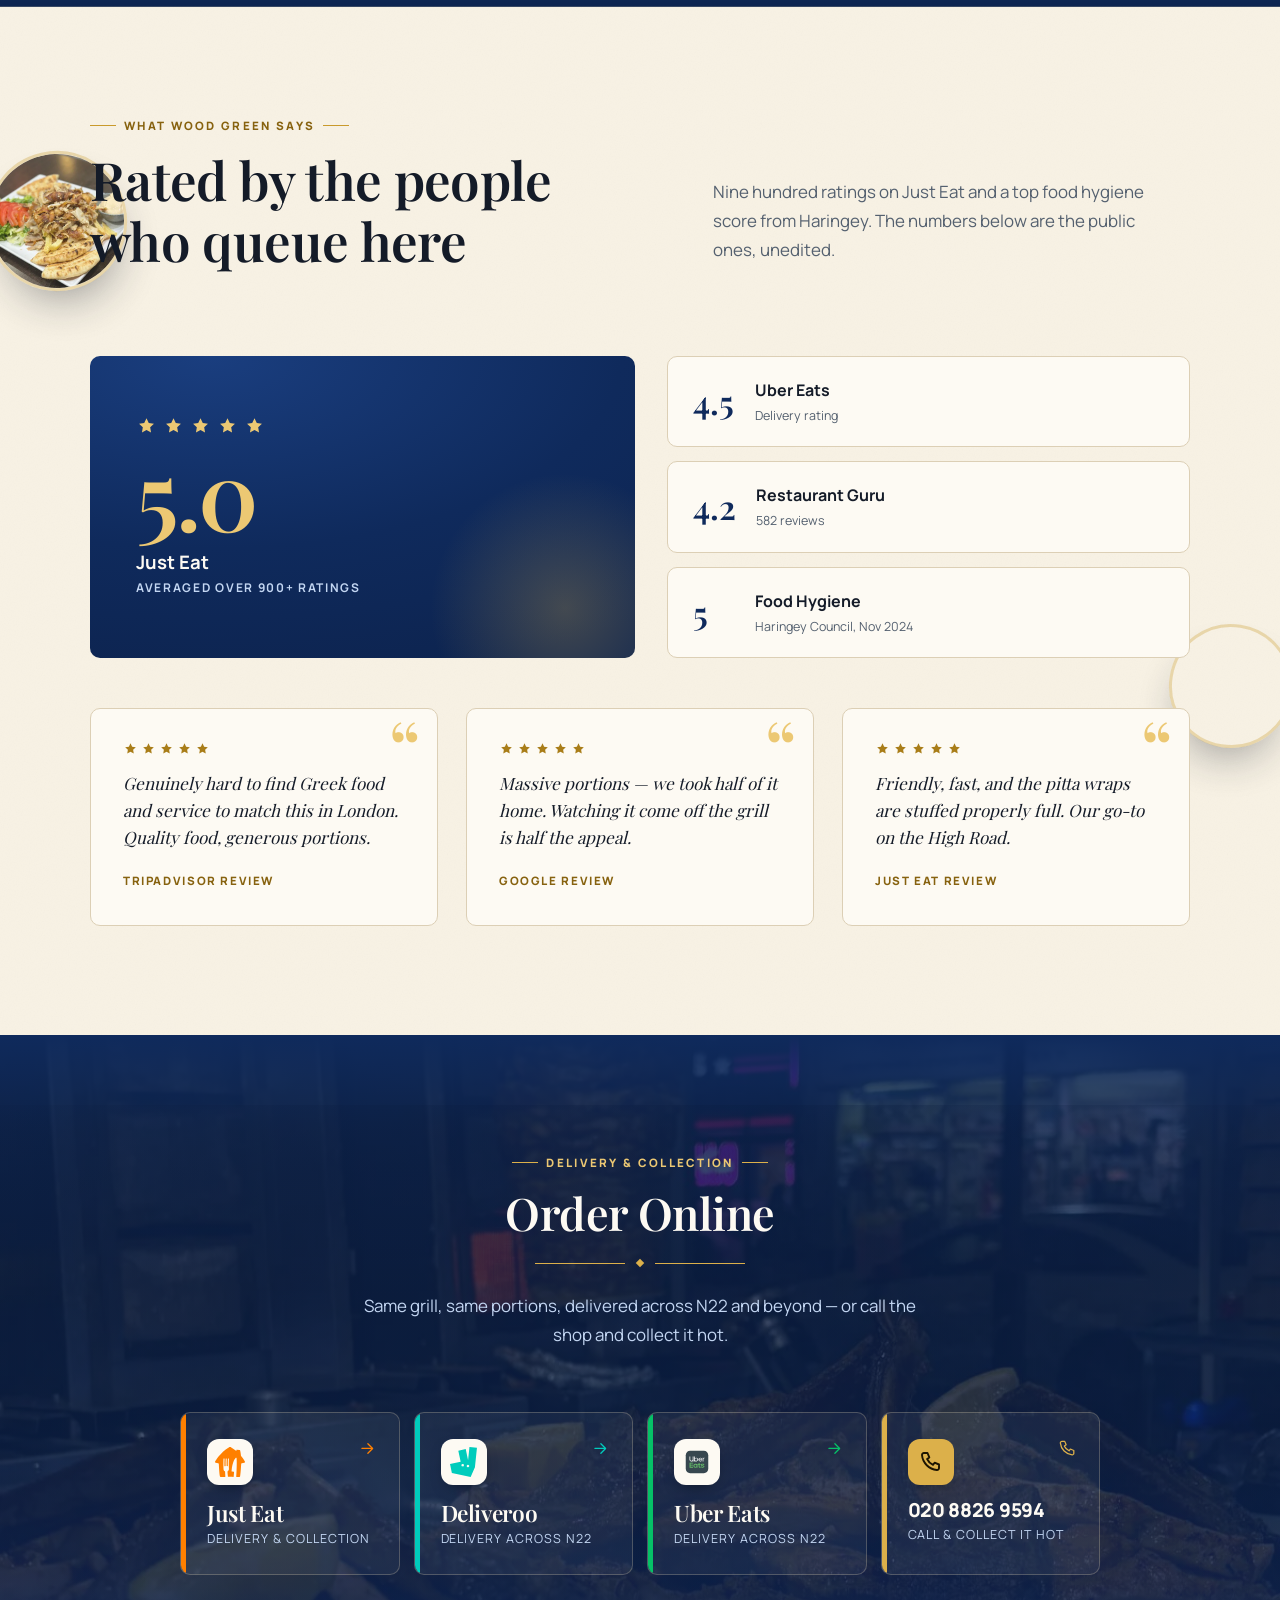
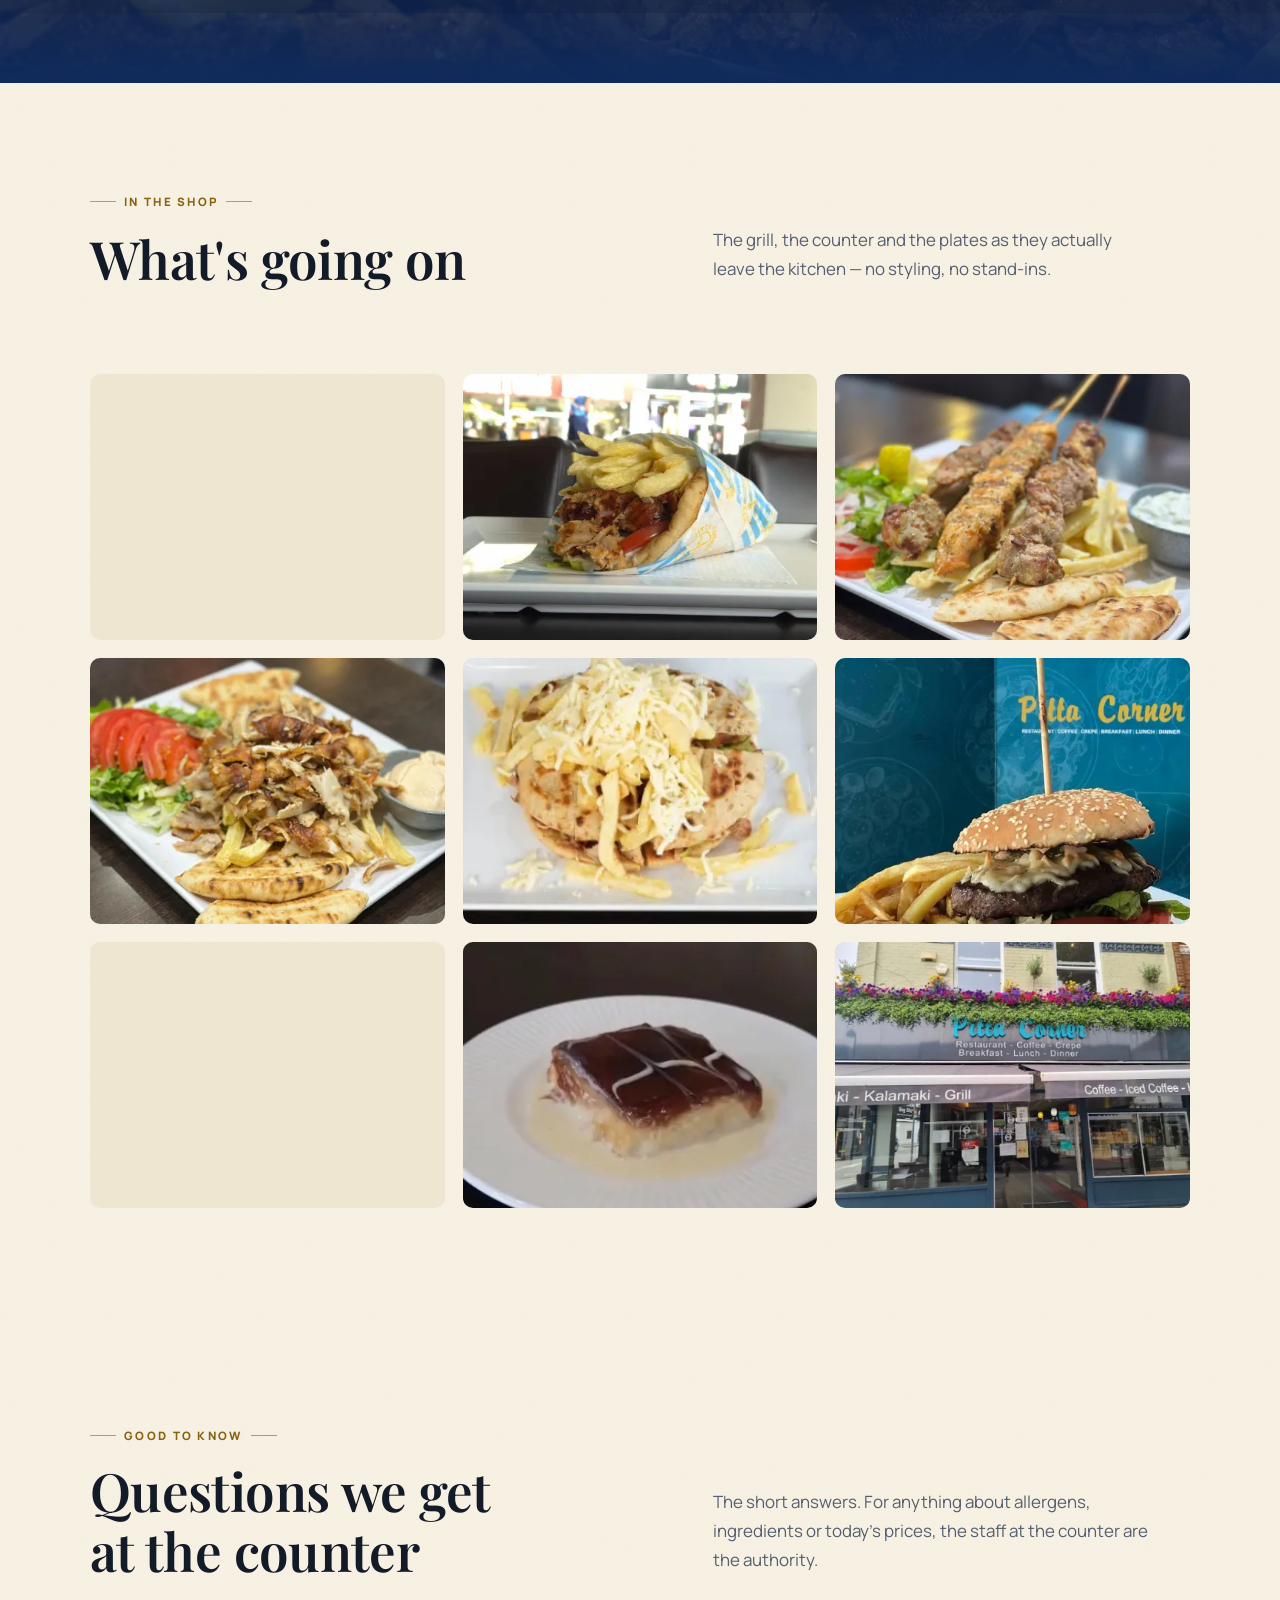
==== commit bbde03fb: "Replace Our Story with What We Do The history section is gone - no more family-kitchen narrative, pu" ====
--- a/index.html
+++ b/index.html
@@ -91,7 +91,7 @@
       <span class="brand-name">Pitta Corner</span>
     </a>
     <nav class="nav-links" id="nav-links" aria-label="Main">
-      <a href="#story">Story</a>
+      <a href="#offer">What We Do</a>
       <a href="#menu">Menu</a>
       <a href="#breakfast">Breakfast</a>
       <a href="#album">Album</a>
@@ -147,49 +147,60 @@
     </div>
   </section>
 
-  <!-- ══════════ STORY ══════════ -->
-  <section class="section tint" id="story">
+  <!-- ══════════ WHAT WE DO ══════════ -->
+  <section class="section tint" id="offer">
     <div class="floaters" aria-hidden="true">
           <span class="floater l" style="--t:14%;--sz:148px;--rot:-9deg;--spd:1.5"><picture><source type="image/webp" srcset="photos/webp/wrap-480.webp 480w, photos/webp/wrap-960.webp 960w, photos/webp/wrap-1600.webp 1600w" sizes="160px"><img src="photos/wrap.jpg" alt="" width="400" height="400" loading="lazy" decoding="async"></picture></span>
         </div>
-    <div class="shell story-grid">
-      <div class="story-copy">
-        <p class="eyebrow reveal">Our Story</p>
-        <h2 class="reveal" data-delay="1">A family kitchen<br>at number 43</h2>
-        <p class="drop reveal" data-delay="2">
-          Pitta Corner sits a few minutes from Wood Green tube — a family-run Greek
-          and Cypriot kitchen in a parade of shops, with a dark blue front and window
-          boxes spilling over with petunias. People spot the flowers first and the
-          charcoal second.
-        </p>
-        <p class="pull reveal" data-delay="3">
-          The grill runs all day, in view of the counter. The wrap in your hand was
-          over the coals about ninety seconds ago.
-        </p>
-        <p class="reveal" data-delay="4">
-          It works three ways at once: a coffee and breakfast stop in the morning, a
-          souvlaki counter at lunch, and a proper sit-down grill at night. Skewers
-          seasoned with lemon and oregano, gyros off the spit, fries cut from whole
-          potatoes, tzatziki and spicy feta mixed in-house.
-        </p>
-      </div>
-
-      <div class="story-stack">
-        <figure class="story-photo">
-          <picture><source type="image/webp" srcset="photos/webp/shopfront-480.webp 480w, photos/webp/shopfront-960.webp 960w, photos/webp/shopfront-1206.webp 1206w" sizes="(max-width:1040px) 92vw, 560px"><img src="photos/shopfront.jpg" alt="The Pitta Corner shopfront on the High Road, window boxes in flower"
-               width="1206" height="869" loading="lazy" decoding="async"></picture>
-        </figure>
-        <aside class="card-blue">
-          <h3>Open every day</h3>
-          <p class="sub">43 High Road, N22 6BH</p>
-          <ul class="hours">
-            <li><span>Monday – Sunday</span><b>8:00 – 23:00</b></li>
-            <li><span>Breakfast &amp; coffee</span><b>From 8:00</b></li>
-            <li><span>Grill &amp; kitchen</span><b>All day</b></li>
-            <li><span>Lamb Souvla</span><b>Pre-order only</b></li>
-          </ul>
-        </aside>
-      </div>
+    <div class="shell">
+      <div class="section-head head-split">
+        <p class="eyebrow">What We Do</p>
+        <h2>One corner,<br>the whole day</h2>
+        <p class="lead">From the first coffee at eight to the last skewer off the
+           coals at eleven — this is what the kitchen sends out, seven days a week.</p>
+        <div class="rule"><i></i></div>
+      </div>
+
+      <div class="offer-grid">
+        <article class="offer-card">
+          <span class="offer-when"><svg class="ico" aria-hidden="true"><use href="#t-egg"/></svg>From 8am</span>
+          <h3>Breakfast &amp; Coffee</h3>
+          <p>Full English or its halal version, eggs Benedict, omelettes and
+             £4.99 breakfast rolls — with proper coffee, fresh orange juice
+             and smoothies from the counter.</p>
+          <a class="offer-link" href="#breakfast">See breakfast
+            <svg class="ico" aria-hidden="true"><use href="#i-arrow"/></svg></a>
+        </article>
+        <article class="offer-card">
+          <span class="offer-when"><svg class="ico" aria-hidden="true"><use href="#t-skewer"/></svg>All day</span>
+          <h3>The Souvlaki Counter</h3>
+          <p>Wraps with hand-cut fries folded inside, kalamakia from £3.50 a
+             skewer, gyros carved off the turning spit, skepasti under grated
+             cheese — and homemade tzatziki, houmous and spicy feta.</p>
+          <a class="offer-link" href="#menu">Open the menu
+            <svg class="ico" aria-hidden="true"><use href="#i-arrow"/></svg></a>
+        </article>
+        <article class="offer-card">
+          <span class="offer-when"><svg class="ico" aria-hidden="true"><use href="#t-grill"/></svg>Till 11pm</span>
+          <h3>The Grill at Night</h3>
+          <p>Lamb chops, kokoretsi and ribeye off the charcoal, mix grill
+             platters for two or four, Greek beers and wine by the glass,
+             trilece and baklava to finish.</p>
+          <a class="offer-link" href="#specials">See the platters
+            <svg class="ico" aria-hidden="true"><use href="#i-arrow"/></svg></a>
+        </article>
+      </div>
+
+      <ul class="offer-ways stagger">
+        <li><svg class="ico" aria-hidden="true"><use href="#i-pin"/></svg>
+          <div><strong>Walk in</strong><span>43 High Road — every day, 8am to 11pm</span></div></li>
+        <li><svg class="ico" aria-hidden="true"><use href="#i-arrow"/></svg>
+          <div><strong>Delivery</strong><span><a href="#order">Just Eat · Deliveroo · Uber Eats</a></span></div></li>
+        <li><svg class="ico" aria-hidden="true"><use href="#i-phone"/></svg>
+          <div><strong>Call &amp; collect</strong><span><a href="tel:+442088269594">020 8826 9594</a></span></div></li>
+        <li><svg class="ico" aria-hidden="true"><use href="#t-spit"/></svg>
+          <div><strong>Whole lamb souvla</strong><span>Pre-order only — call ahead</span></div></li>
+      </ul>
     </div>
   </section>
 
--- a/css/style.css
+++ b/css/style.css
@@ -88,7 +88,11 @@
 *,*::before,*::after{box-sizing:border-box;}
 html{scroll-behavior:smooth;scroll-padding-top:96px;-webkit-text-size-adjust:100%;}
 body{
-  margin:0;background:var(--cream-50);color:var(--ink-900);
+  margin:0;color:var(--ink-900);
+  /* printed-stock grain: an inline SVG noise tile at ~4%% alpha over the
+     cream — the paper the menu identity says everything is printed on */
+  background-image:url("data:image/svg+xml,%3Csvg xmlns='http://www.w3.org/2000/svg' width='260' height='260'%3E%3Cfilter id='n'%3E%3CfeTurbulence type='fractalNoise' baseFrequency='0.85' numOctaves='2' stitchTiles='stitch'/%3E%3CfeColorMatrix type='saturate' values='0'/%3E%3CfeComponentTransfer%3E%3CfeFuncA type='linear' slope='0.045'/%3E%3C/feComponentTransfer%3E%3C/filter%3E%3Crect width='260' height='260' filter='url(%23n)'/%3E%3C/svg%3E");
+  background-color:var(--cream-50);
   font-family:var(--font);font-size:16.5px;line-height:1.7;
   -webkit-font-smoothing:antialiased;overflow-x:hidden;
 }
@@ -135,7 +139,8 @@
 
 /* A gold hairline with a diamond, the way the printed board divides sections */
 .rule{display:flex;align-items:center;justify-content:center;gap:12px;margin:0 0 1.6em;}
-.rule::before,.rule::after{content:"";height:1px;width:min(90px,14vw);background:var(--gold-500);}
+.rule::before,.rule::after{content:"";height:1px;width:min(90px,14vw);
+  background:linear-gradient(90deg,var(--gold-700),var(--gold-300) 55%,var(--gold-600));}
 .rule i{width:6px;height:6px;transform:rotate(45deg);background:var(--gold-500);}
 .on-blue .rule::before,.on-blue .rule::after,.on-blue .rule i{background:var(--gold-400);}
 
@@ -184,7 +189,7 @@
 
 .on-blue{background:var(--blue-900);color:var(--cream-50);}
 .on-blue h2,.on-blue h3{color:var(--cream-50);}
-.tint{background:var(--cream-100);}
+.tint{background-image:url("data:image/svg+xml,%3Csvg xmlns='http://www.w3.org/2000/svg' width='260' height='260'%3E%3Cfilter id='n'%3E%3CfeTurbulence type='fractalNoise' baseFrequency='0.85' numOctaves='2' stitchTiles='stitch'/%3E%3CfeColorMatrix type='saturate' values='0'/%3E%3CfeComponentTransfer%3E%3CfeFuncA type='linear' slope='0.045'/%3E%3C/feComponentTransfer%3E%3C/filter%3E%3Crect width='260' height='260' filter='url(%23n)'/%3E%3C/svg%3E");background-color:var(--cream-100);}
 
 /* ═══════════ BUTTONS ═══════════ */
 .btn{
@@ -330,54 +335,63 @@
   }
 }
 
-/* ═══════════ STORY ═══════════ */
-.story-grid{display:grid;grid-template-columns:1.04fr .96fr;gap:clamp(36px,6vw,80px);
-  align-items:center;}
-.story-copy p{color:var(--ink-700);}
-/* A dropped initial. It is the oldest trick in restaurant printing and it
-   does more for the page than any amount of gradient. */
-.story-copy .drop::first-letter{
-  float:left;font-family:var(--font-display);font-weight:600;
-  font-size:3.5em;line-height:.78;color:var(--blue-900);
-  padding:.06em .1em 0 0;}
-.pull{position:relative;padding:2px 0 2px 46px;margin:30px 0;
-  font-family:var(--font-display);font-size:1.28rem;font-style:italic;
-  line-height:1.55;color:var(--blue-900);}
-.pull::before{content:"\201C";position:absolute;left:0;top:.06em;
-  font-family:var(--font-display);font-style:normal;font-size:3.4em;line-height:.72;
-  color:var(--gold-500);}
-
-/* The shopfront and the hours card, overlapped and offset rather than
-   stacked in a tidy column — the arrangement is what makes it read as a
-   spread instead of a form. */
-.story-stack{position:relative;}
-.story-photo{margin:0 0 0 auto;width:92%;overflow:hidden;overflow:clip;border-radius:var(--r-md);
-  border:1px solid var(--cream-300);background:var(--cream-200);aspect-ratio:1;
-  box-shadow:0 34px 60px -34px rgba(20,27,40,.45);}
-.story-photo img{width:100%;height:100%;object-fit:cover;display:block;}
-.story-stack .card-blue{position:relative;z-index:2;
-  width:min(100%,340px);margin:-84px auto 0 0;padding:clamp(24px,2.6vw,32px);
-  box-shadow:0 40px 72px -30px rgba(15,42,92,.62);}
+/* ═══════════ WHAT WE DO ═══════════ */
+.offer-grid{display:grid;grid-template-columns:repeat(3,1fr);gap:clamp(16px,2.2vw,28px);}
+.offer-card{position:relative;background:var(--cream-50);border:1px solid var(--cream-300);
+  border-radius:var(--r-md);padding:clamp(24px,2.8vw,36px);
+  display:flex;flex-direction:column;align-items:flex-start;
+  transition:transform var(--t-mid) var(--e-out),border-color var(--t-mid) var(--e-soft),
+             box-shadow var(--t-mid) var(--e-soft);}
+.offer-card::before{content:"";position:absolute;inset:7px;border:1px solid var(--gold-100);
+  border-radius:calc(var(--r-md) - 3px);pointer-events:none;}
+.offer-card > *{position:relative;}
+.offer-card:hover{transform:translateY(-5px);border-color:var(--gold-500);
+  box-shadow:0 26px 50px -28px rgba(20,27,40,.5);}
+.offer-when{display:inline-flex;align-items:center;gap:.55em;margin-bottom:14px;
+  padding:.35em .95em;border-radius:var(--r-full);background:var(--gold-100);
+  font-size:.68rem;font-weight:800;letter-spacing:.14em;text-transform:uppercase;
+  /* gold-700 on the gold-100 pill measures 4.49:1 — a hundredth short;
+     this darker leaf-brown clears it with margin */
+  color:#6b4e07;}
+.offer-when .ico{width:1.15em;height:1.15em;}
+.offer-card h3{font-size:clamp(1.25rem,1.8vw,1.5rem);margin-bottom:.45em;}
+.offer-card p{flex:1 1 auto;margin:0 0 1.1em;font-size:.93rem;color:var(--ink-700);line-height:1.65;}
+.offer-link{display:inline-flex;align-items:center;gap:.5em;font-weight:700;
+  font-size:.88rem;color:var(--blue-700);}
+.offer-link .ico{transition:transform var(--t-mid) var(--e-out);}
+.offer-link:hover{color:var(--blue-900);}
+.offer-link:hover .ico{transform:translateX(4px);}
+
+.offer-ways{margin-top:clamp(28px,4vw,44px);padding-top:clamp(20px,2.6vw,30px);
+  border-top:1px solid var(--cream-300);
+  display:grid;grid-template-columns:repeat(4,1fr);gap:clamp(14px,2vw,24px);}
+.offer-ways li{display:flex;gap:12px;align-items:flex-start;}
+.offer-ways .ico{flex:0 0 auto;width:1.25em;height:1.25em;color:var(--gold-700);margin-top:3px;}
+.offer-ways strong{display:block;font-size:.7rem;font-weight:800;letter-spacing:.13em;
+  text-transform:uppercase;color:var(--ink-600);margin-bottom:2px;}
+.offer-ways span{font-size:.93rem;color:var(--ink-900);line-height:1.5;}
+.offer-ways a{color:var(--blue-700);font-weight:700;}
+.offer-ways a:hover{text-decoration:underline;}
 
 @supports (animation-timeline: view()){
   @media (prefers-reduced-motion: no-preference){
-    .story-stack{view-timeline-name:--story;view-timeline-axis:block;}
-    .story-photo img{animation:story-pan linear both;
-      animation-timeline:--story;animation-range:cover;}
-    @keyframes story-pan{from{transform:scale(1.12) translateY(-3%);}
-                         to  {transform:scale(1.12) translateY(3%);}}
-    .story-stack .card-blue{animation:story-card linear both;
-      animation-timeline:--story;animation-range:cover;}
-    @keyframes story-card{from{transform:translateY(24px);}
-                          to  {transform:translateY(-18px);}}
+    .offer-card:nth-child(1){animation:offer-in linear both;animation-timeline:view();
+      animation-range:cover 0% cover 16%;}
+    .offer-card:nth-child(2){animation:offer-in linear both;animation-timeline:view();
+      animation-range:cover 3% cover 19%;}
+    .offer-card:nth-child(3){animation:offer-in linear both;animation-timeline:view();
+      animation-range:cover 6% cover 22%;}
+    @keyframes offer-in{from{opacity:0;transform:translateY(30px);}
+                        to{opacity:1;transform:none;}}
   }
 }
 
-@media (max-width:1040px){
-  .story-photo{width:100%;}
-  .story-stack .card-blue{width:100%;margin:-52px 0 0;}
-}
-.card-blue{background:var(--blue-900);color:var(--cream-50);padding:clamp(30px,4vw,44px);
+@media (max-width:1040px){ .offer-grid{grid-template-columns:1fr;}
+  .offer-ways{grid-template-columns:repeat(2,1fr);} }
+@media (max-width:560px){ .offer-ways{grid-template-columns:1fr;} }
+
+.card-blue{background:radial-gradient(130% 110% at 22% 0%,#1a3e7f,#0f2a5c 58%,#0d2450);
+  color:var(--cream-50);padding:clamp(30px,4vw,44px);
   border-radius:var(--r-md);}
 .card-blue h3{font-size:1.5rem;margin-bottom:.2em;}
 .card-blue .sub{color:var(--blue-200);font-size:.86rem;letter-spacing:.1em;
@@ -411,7 +425,8 @@
   transform:rotate(45deg);background:var(--gold-500);}
 .burgers{display:grid;grid-template-columns:1fr 1fr;gap:clamp(20px,3vw,30px);
          margin-top:clamp(20px,3vw,30px);}
-.burger-card{background:var(--blue-900);color:var(--cream-50);border-radius:var(--r-md);
+.burger-card{background:radial-gradient(130% 110% at 22% 0%,#1a3e7f,#0f2a5c 58%,#0d2450);
+  color:var(--cream-50);border-radius:var(--r-md);
   padding:clamp(26px,3vw,34px);}
 .burger-card h3{margin-bottom:.35em;color:var(--cream-50);}
 .burger-card p{color:var(--blue-200);font-size:.92rem;}
@@ -428,7 +443,7 @@
    column so they never crowd the text. Hidden below 1100px, where there
    is no margin to float into and they would only steal bandwidth.
    Each rides its own view-timeline, drifting up or down by its --spd. */
-.section,.story,.signature{position:relative;}
+.section,.signature{position:relative;}
 .floaters{position:absolute;inset:0;pointer-events:none;overflow:hidden;overflow:clip;z-index:0;}
 .floater{position:absolute;top:var(--t);width:var(--sz);height:var(--sz);
   border-radius:50%;overflow:hidden;
@@ -440,7 +455,7 @@
 .floater img{width:100%;height:100%;object-fit:cover;display:block;}
 .on-blue .floater,.signature .floater{border-color:rgba(236,200,115,.4);}
 /* keep the reading column clear of them */
-.section > .shell,.story > .shell{position:relative;z-index:1;}
+.section > .shell{position:relative;z-index:1;}
 
 @supports (animation-timeline: view()){
   @media (prefers-reduced-motion: no-preference){
@@ -466,7 +481,7 @@
    would need a shot sequence (a plate on a turntable, ~30 frames); this
    is what one photograph can honestly do. */
 .signature{position:relative;overflow:hidden;overflow:clip;padding:clamp(64px,9vw,132px) 0;
-  background:var(--blue-900);color:var(--cream-50);}
+  background:radial-gradient(120% 100% at 18% 0%,#1a3e7f 0%,#0f2a5c 52%,#0c2149 100%);color:var(--cream-50);}
 .sig-in{display:grid;grid-template-columns:1fr 1fr;gap:clamp(32px,5vw,80px);align-items:center;}
 .sig-copy h2{color:var(--cream-50);font-size:clamp(2.2rem,4.6vw,3.8rem);}
 .sig-copy h2 em{font-style:italic;color:var(--gold-300);}
@@ -721,7 +736,7 @@
    moves, which is the difference between a decorated page and a page
    that just has something spinning on it. Purely repetition of names
    that appear on the board below, so it is aria-hidden. */
-.ticker{overflow:hidden;background:var(--blue-900);
+.ticker{overflow:hidden;background:linear-gradient(180deg,#0d2450,#12305f 50%,#0d2450);
   border-block:1px solid rgba(246,230,189,.18);padding:clamp(13px,1.5vw,18px) 0;}
 .ticker-row{display:flex;align-items:center;gap:clamp(18px,2.4vw,32px);
   width:max-content;white-space:nowrap;
@@ -743,7 +758,8 @@
    the other three sit beside it as a list. */
 .reviews-grid{display:grid;grid-template-columns:1.02fr .98fr;
   gap:clamp(18px,2.6vw,32px);margin-bottom:clamp(30px,4vw,50px);}
-.rating-hero{position:relative;overflow:hidden;background:var(--blue-900);
+.rating-hero{position:relative;overflow:hidden;
+  background:radial-gradient(130% 110% at 22% 0%,#1a3e7f,#0f2a5c 58%,#0d2450);
   color:var(--cream-50);border-radius:var(--r-md);
   padding:clamp(30px,3.6vw,48px);
   display:flex;flex-direction:column;justify-content:center;}
@@ -895,20 +911,23 @@
 .info-list li:hover .ico{color:var(--gold-600);}
 
 /* ═══════════ ALLERGENS ═══════════ */
-.allergens{background:var(--cream-100);border-top:1px solid var(--cream-200);
+.allergens{background-image:url("data:image/svg+xml,%3Csvg xmlns='http://www.w3.org/2000/svg' width='260' height='260'%3E%3Cfilter id='n'%3E%3CfeTurbulence type='fractalNoise' baseFrequency='0.85' numOctaves='2' stitchTiles='stitch'/%3E%3CfeColorMatrix type='saturate' values='0'/%3E%3CfeComponentTransfer%3E%3CfeFuncA type='linear' slope='0.045'/%3E%3C/feComponentTransfer%3E%3C/filter%3E%3Crect width='260' height='260' filter='url(%23n)'/%3E%3C/svg%3E");background-color:var(--cream-100);
+  border-top:1px solid var(--cream-200);
            padding:clamp(36px,5vw,56px) 0;text-align:center;}
 .allergen-title{font-family:var(--font);font-size:.78rem;font-weight:800;
   letter-spacing:.16em;text-transform:uppercase;color:var(--gold-700);margin-bottom:.9em;}
 .allergens p{max-width:76ch;margin:0 auto;font-size:.9rem;color:var(--ink-700);}
 
 /* ═══════════ FOOTER ═══════════ */
-.footer{position:relative;background:var(--blue-900);color:var(--cream-50);
+.footer{position:relative;color:var(--cream-50);
+  background:radial-gradient(130% 120% at 50% 0%,#173a72 0%,#0f2a5c 48%,#0b1f44 100%);
   padding:clamp(52px,6vw,76px) 0 30px;}
 /* the gold edge off the printed menus, closing the page the way the
    badge opens it */
-.footer::before{content:"";position:absolute;left:0;right:0;top:0;height:3px;
-  background:linear-gradient(90deg,var(--gold-700),var(--gold-400) 42%,
-             var(--gold-300) 66%,var(--gold-600));}
+.footer::before{content:"";position:absolute;left:0;right:0;top:0;height:10px;
+  background-image:url("data:image/svg+xml,%3Csvg xmlns='http://www.w3.org/2000/svg' width='28' height='14' viewBox='0 0 28 14'%3E%3Cpath d='M0 12.5 H28 M23.5 12.5 V3.5 H9.5 V8 H16' fill='none' stroke='%23c99a2c' stroke-width='2'/%3E%3C/svg%3E");
+  background-repeat:repeat-x;background-size:auto 10px;background-position:center top;
+  opacity:.9;}
 .footer-top{display:grid;grid-template-columns:1fr 1.25fr;gap:clamp(30px,5vw,64px);
   align-items:start;padding-bottom:38px;}
 .footer .brand-name{color:var(--gold-300);font-size:2rem;}
@@ -971,7 +990,7 @@
 .band-copy .eyebrow::before,.band-copy .eyebrow::after{background:var(--gold-400);}
 
 /* ═══════════ ALBUM ═══════════ */
-.album-section{background:var(--cream-100);}
+.album-section{background-image:url("data:image/svg+xml,%3Csvg xmlns='http://www.w3.org/2000/svg' width='260' height='260'%3E%3Cfilter id='n'%3E%3CfeTurbulence type='fractalNoise' baseFrequency='0.85' numOctaves='2' stitchTiles='stitch'/%3E%3CfeColorMatrix type='saturate' values='0'/%3E%3CfeComponentTransfer%3E%3CfeFuncA type='linear' slope='0.045'/%3E%3C/feComponentTransfer%3E%3C/filter%3E%3Crect width='260' height='260' filter='url(%23n)'/%3E%3C/svg%3E");background-color:var(--cream-100);}
 /* Nine shots in three columns: three full rows, no leftovers. Mixed
    column and row spans with dense flow left holes the grid could not
    backfill, so every tile is now the same 4:3 and the photos are
@@ -1046,7 +1065,7 @@
    users and browsers without scroll-driven animation get, and it is a
    real layout rather than a degraded one — no horizontal scroll region,
    so there is nothing a keyboard cannot reach. */
-.process{position:relative;background:var(--cream-100);
+.process{position:relative;background-image:url("data:image/svg+xml,%3Csvg xmlns='http://www.w3.org/2000/svg' width='260' height='260'%3E%3Cfilter id='n'%3E%3CfeTurbulence type='fractalNoise' baseFrequency='0.85' numOctaves='2' stitchTiles='stitch'/%3E%3CfeColorMatrix type='saturate' values='0'/%3E%3CfeComponentTransfer%3E%3CfeFuncA type='linear' slope='0.045'/%3E%3C/feComponentTransfer%3E%3C/filter%3E%3Crect width='260' height='260' filter='url(%23n)'/%3E%3C/svg%3E");background-color:var(--cream-100);
   border-block:1px solid var(--cream-200);padding:clamp(56px,7vw,92px) 0;}
 .proc-head{margin-bottom:clamp(28px,3.4vw,46px);}
 .proc-track{position:relative;
@@ -1522,7 +1541,11 @@
   color:var(--gold-300);line-height:1.3;}
 .pg-cover-sub{font-size:clamp(.5rem,.8vw,.62rem);font-weight:700;letter-spacing:.26em;
   text-transform:uppercase;color:var(--blue-200);}
-.pg-cover-menu{margin-top:clamp(8px,1.6vw,20px);font-family:var(--font-display);
+.pg-cover-meander{width:56%;height:9px;margin-top:clamp(8px,1.6vw,18px);
+  background-image:url("data:image/svg+xml,%3Csvg xmlns='http://www.w3.org/2000/svg' width='28' height='14' viewBox='0 0 28 14'%3E%3Cpath d='M0 12.5 H28 M23.5 12.5 V3.5 H9.5 V8 H16' fill='none' stroke='%23c99a2c' stroke-width='2'/%3E%3C/svg%3E");
+  background-repeat:repeat-x;background-size:auto 9px;background-position:center;
+  opacity:.85;}
+.pg-cover-menu{margin-top:clamp(4px,1vw,10px);font-family:var(--font-display);
   font-size:clamp(.78rem,1.3vw,1.05rem);font-weight:600;letter-spacing:.5em;
   text-indent:.5em;color:var(--cream-50);
   border-top:1px solid rgba(201,154,44,.5);border-bottom:1px solid rgba(201,154,44,.5);
@@ -1687,13 +1710,6 @@
       animation-range:entry 6% entry 42%;}
     @keyframes dc-draw{to{transform:scaleX(1);}}
 
-    /* the story pull-quote's gold mark swings in */
-    .pull{view-timeline-name:--pq;}
-    .pull::before{transform-origin:bottom left;
-      animation:pull-mark linear both;animation-timeline:--pq;
-      animation-range:entry 0% entry 70%;}
-    @keyframes pull-mark{from{opacity:0;transform:rotate(-14deg) translateY(8px);}
-                         to{opacity:1;transform:none;}}
 
     /* platter cards tilt upright as they enter */
     .platter-card:nth-child(1){animation:plt-l linear both;animation-timeline:view();
@@ -1744,7 +1760,7 @@
   .pillars{grid-template-columns:repeat(2,1fr);}
   .drinks-grid{grid-template-columns:repeat(2,1fr);}
   .quotes{grid-template-columns:1fr;}
-  .story-grid,.visit-grid,.platter,.burgers,.bfast-grid{grid-template-columns:1fr;}
+  .visit-grid,.platter,.burgers,.bfast-grid{grid-template-columns:1fr;}
   .dishes{grid-template-columns:1fr;}
   .order-links{grid-template-columns:repeat(2,1fr);}
 }
@@ -1821,7 +1837,7 @@
 
   /* screen-only furniture */
   .nav,.hero,.band,.process,.ticker,.album-section,.signature,.map,
-  .order-links,.filter-wrap,.floaters,.embers,.featured,.story-stack,
+  .order-links,.filter-wrap,.floaters,.embers,.featured,
   .reviews-grid,.quotes,.skip-link,.proc-dots,.dish-photo,
   .actionbar,#to-top,.lightbox,.open-pill,.faq-chev,.book-wrap,
   .eyebrow,.rule,.lead,.pull,.btn,.dish-ico,.dish-mark,.stars{display:none !important;}
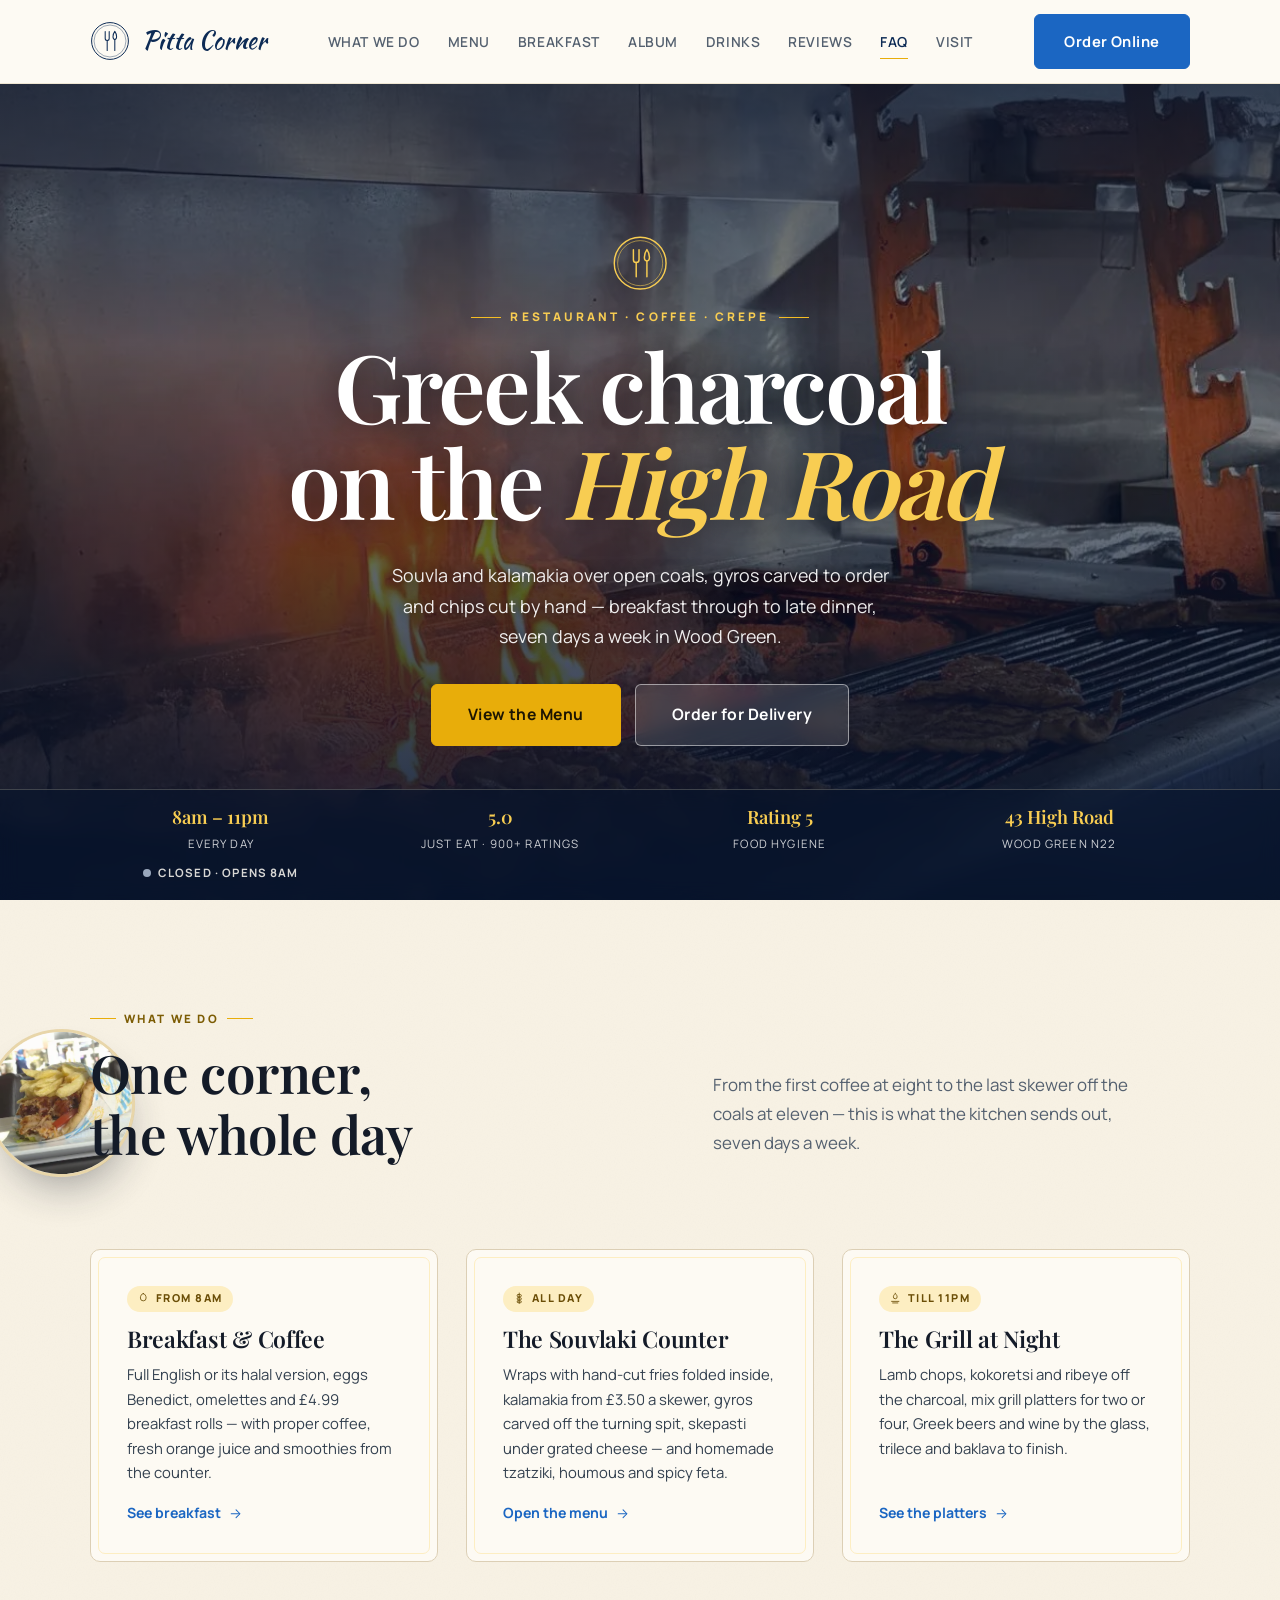
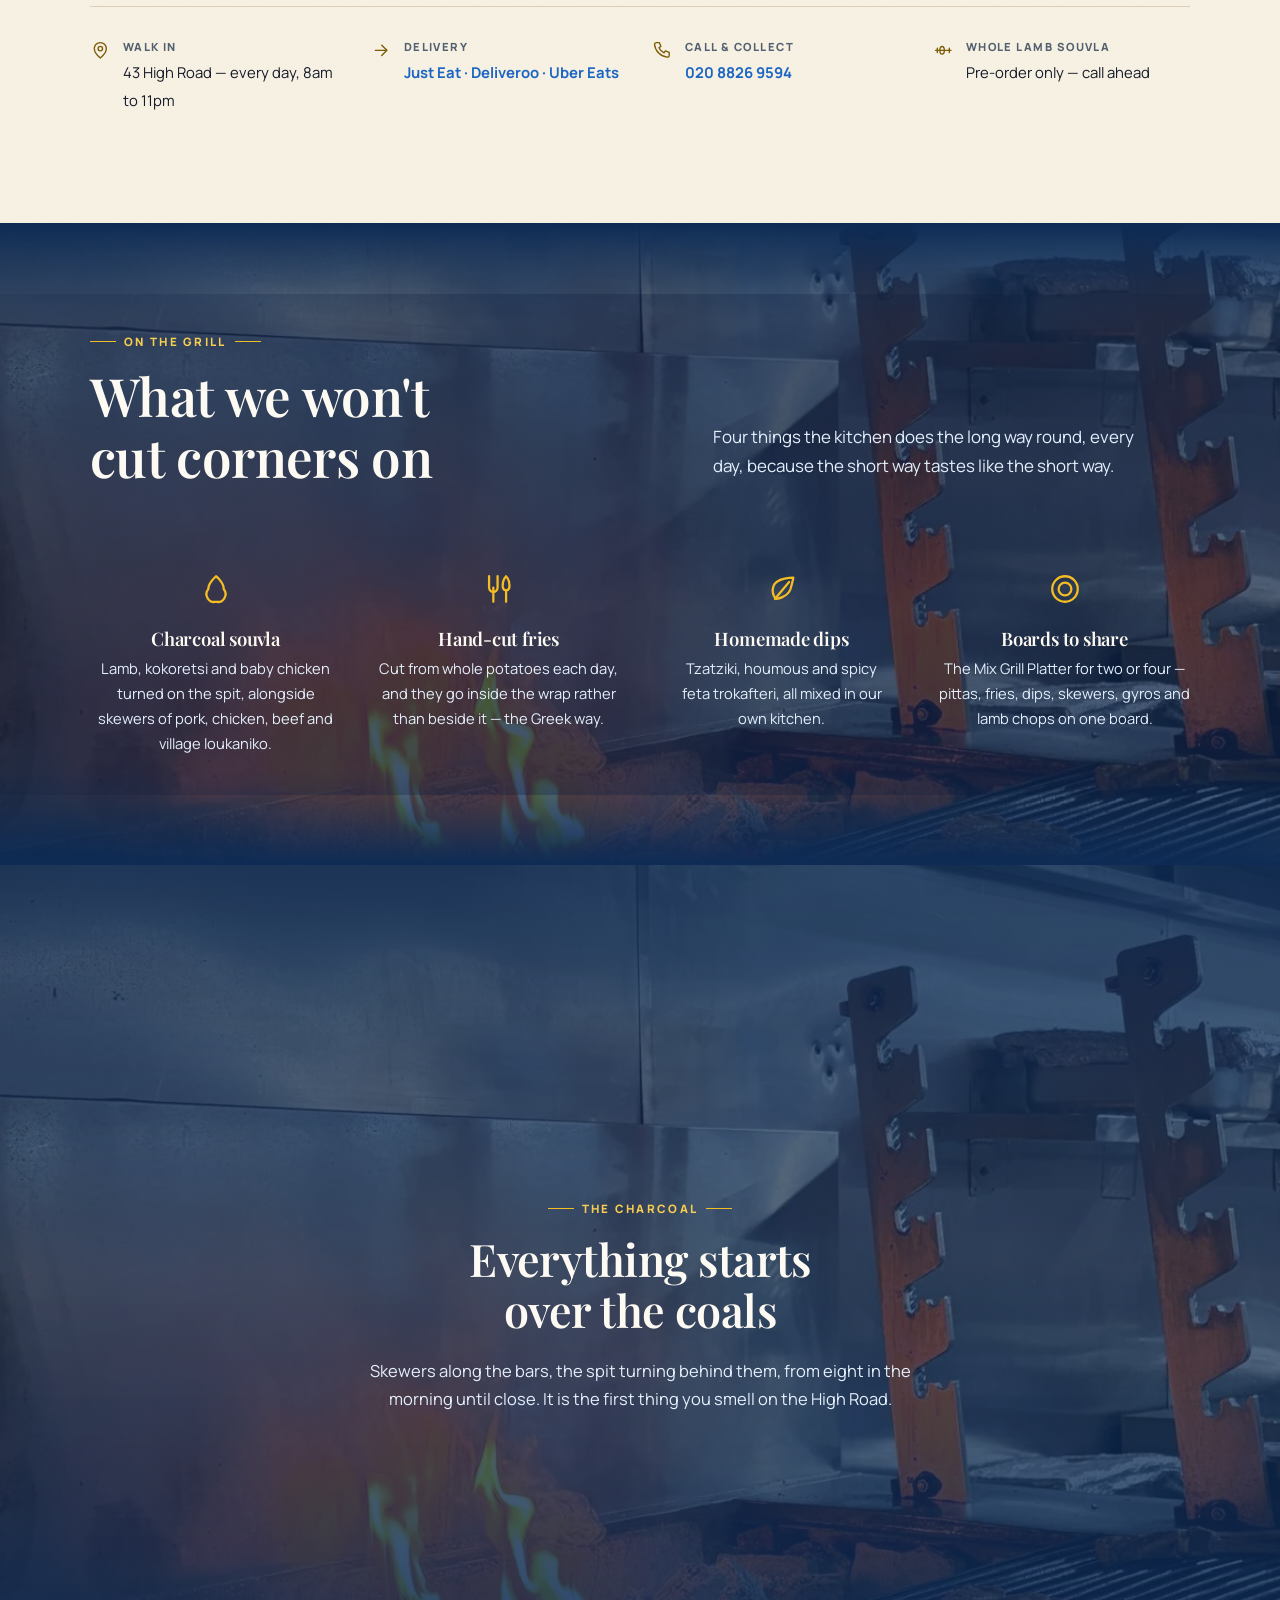
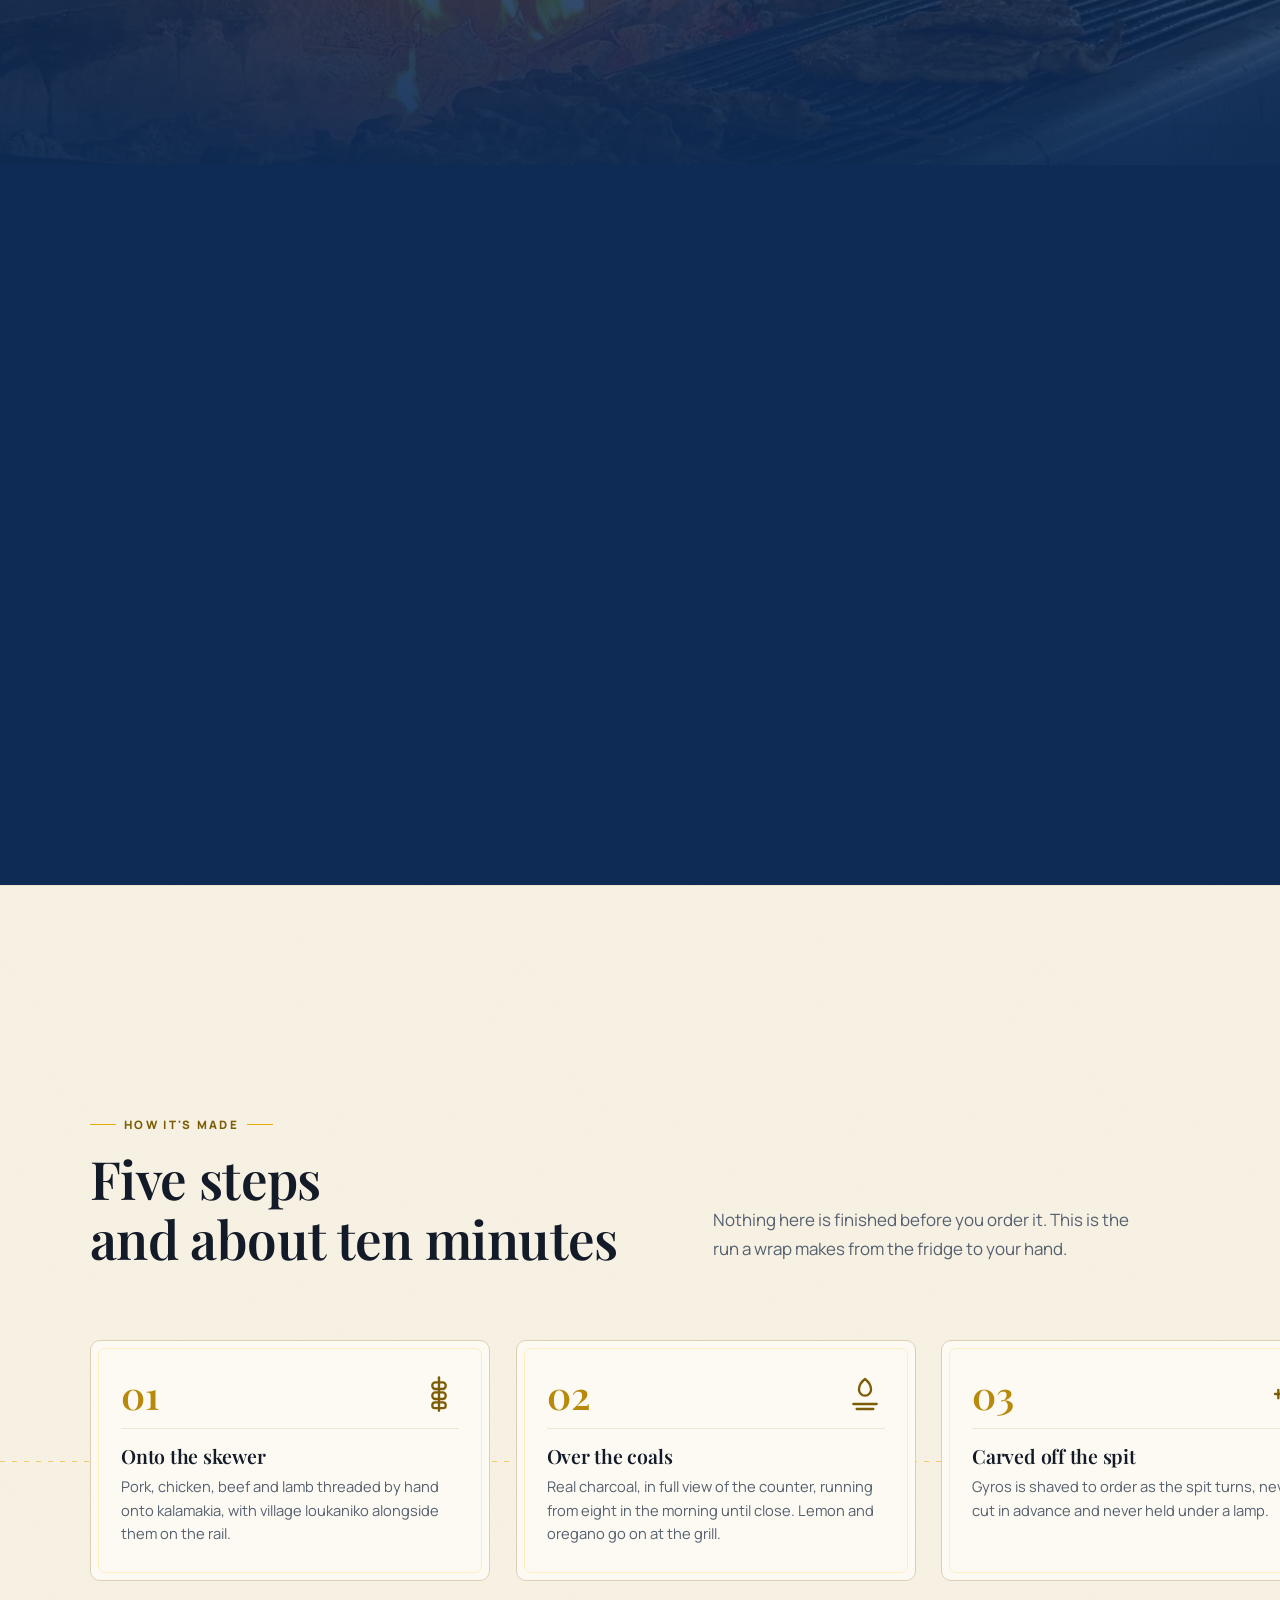
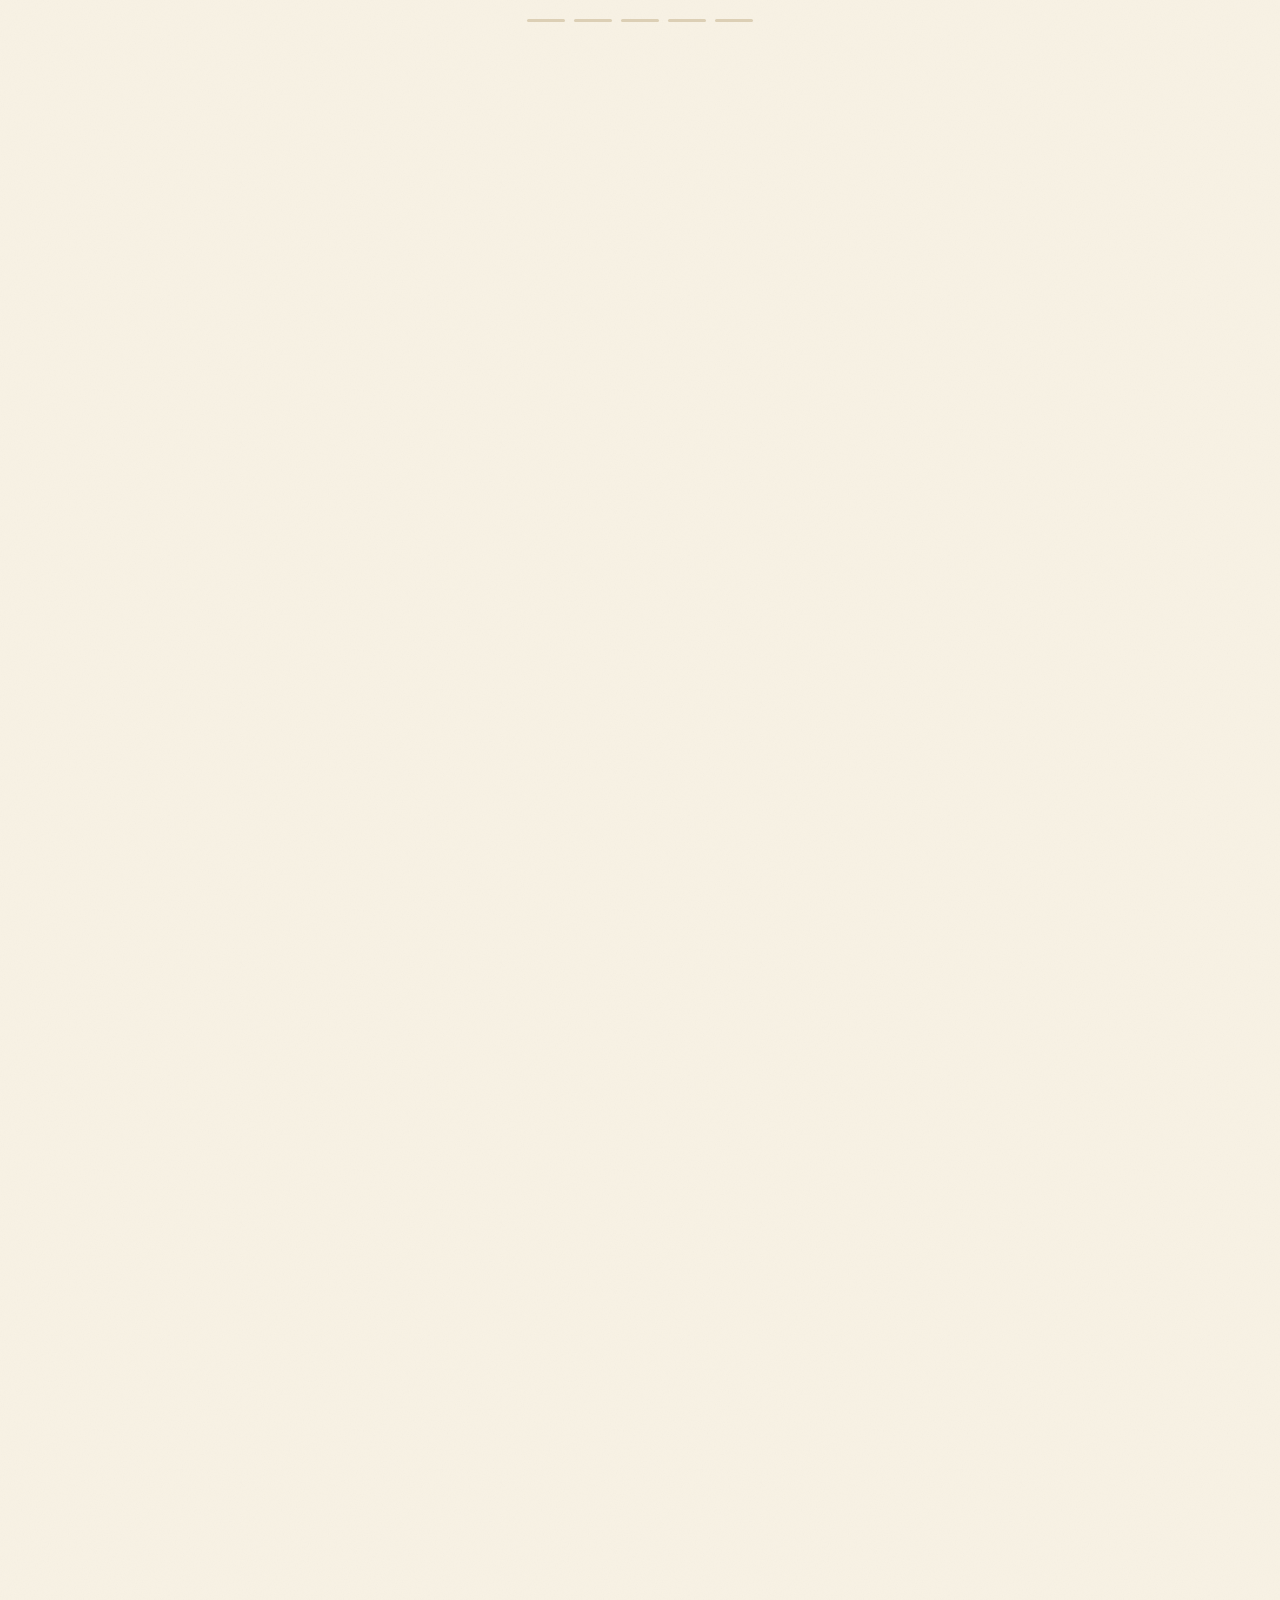
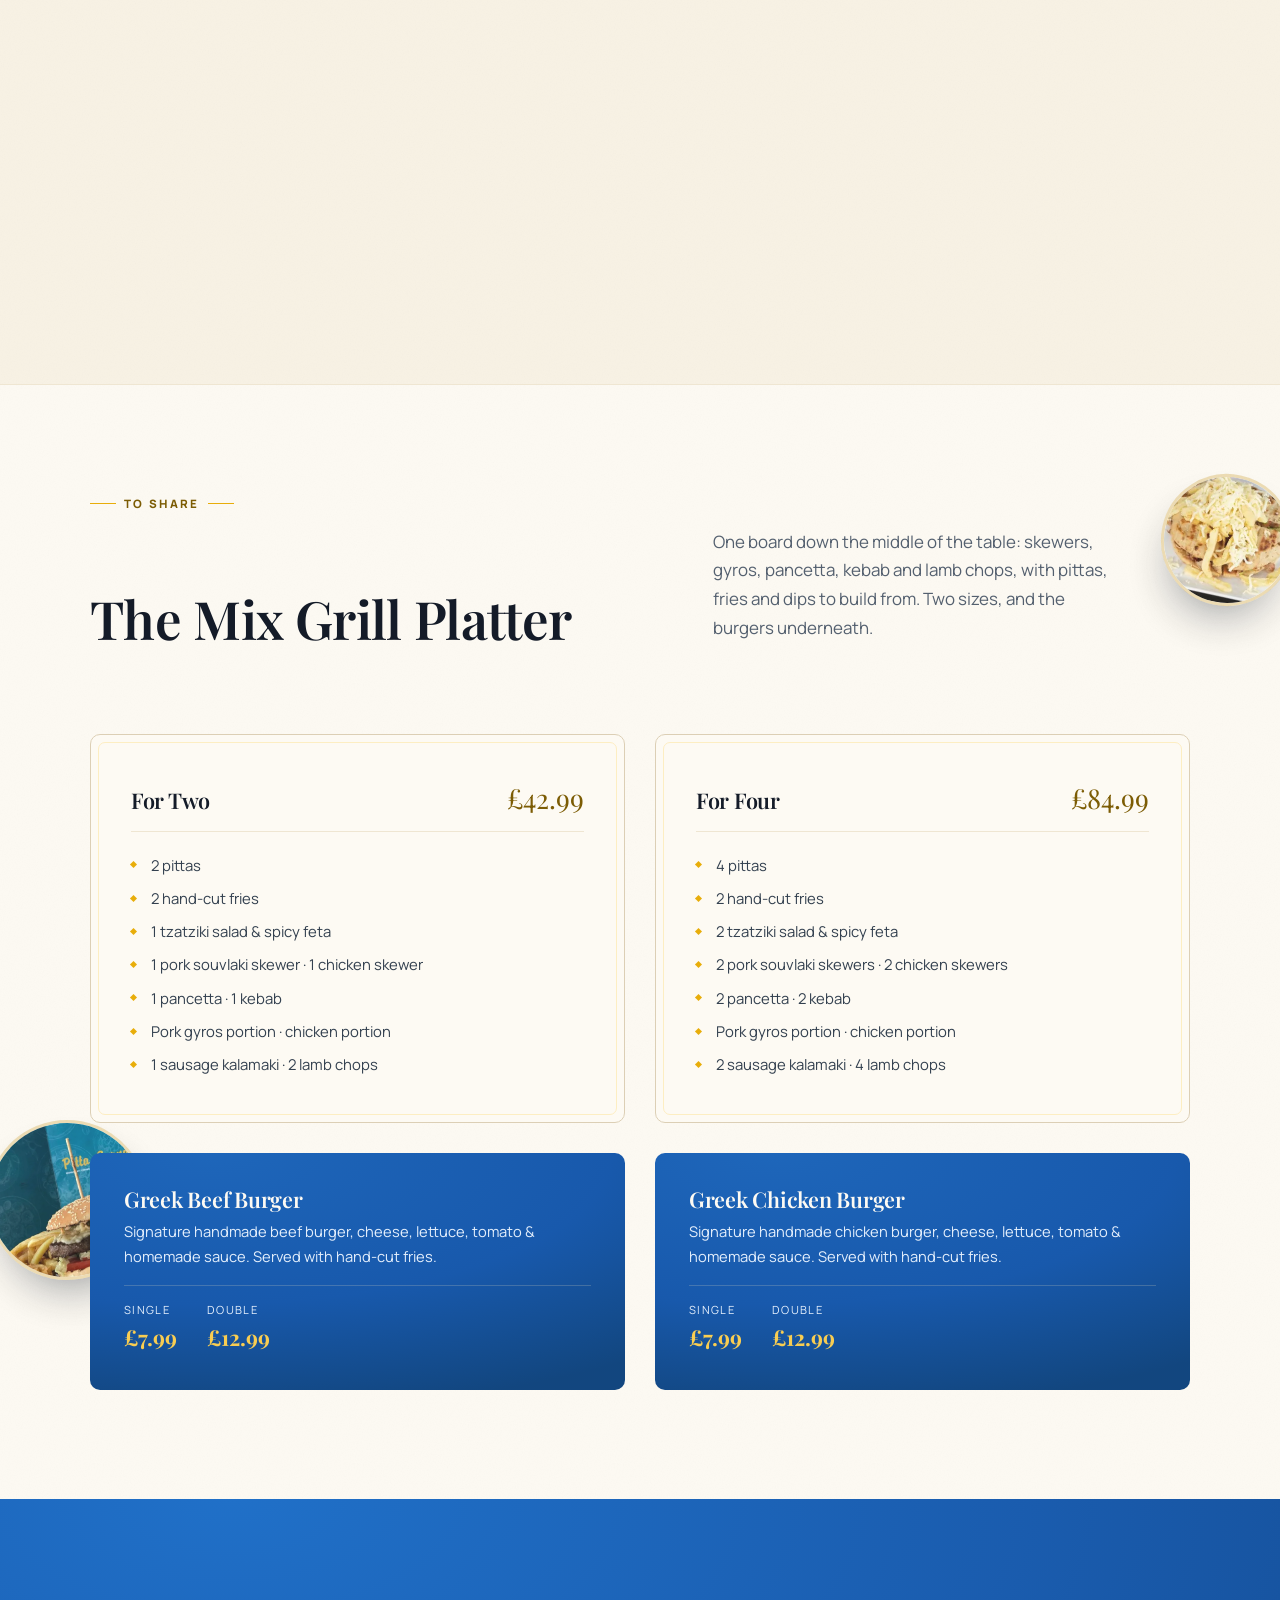
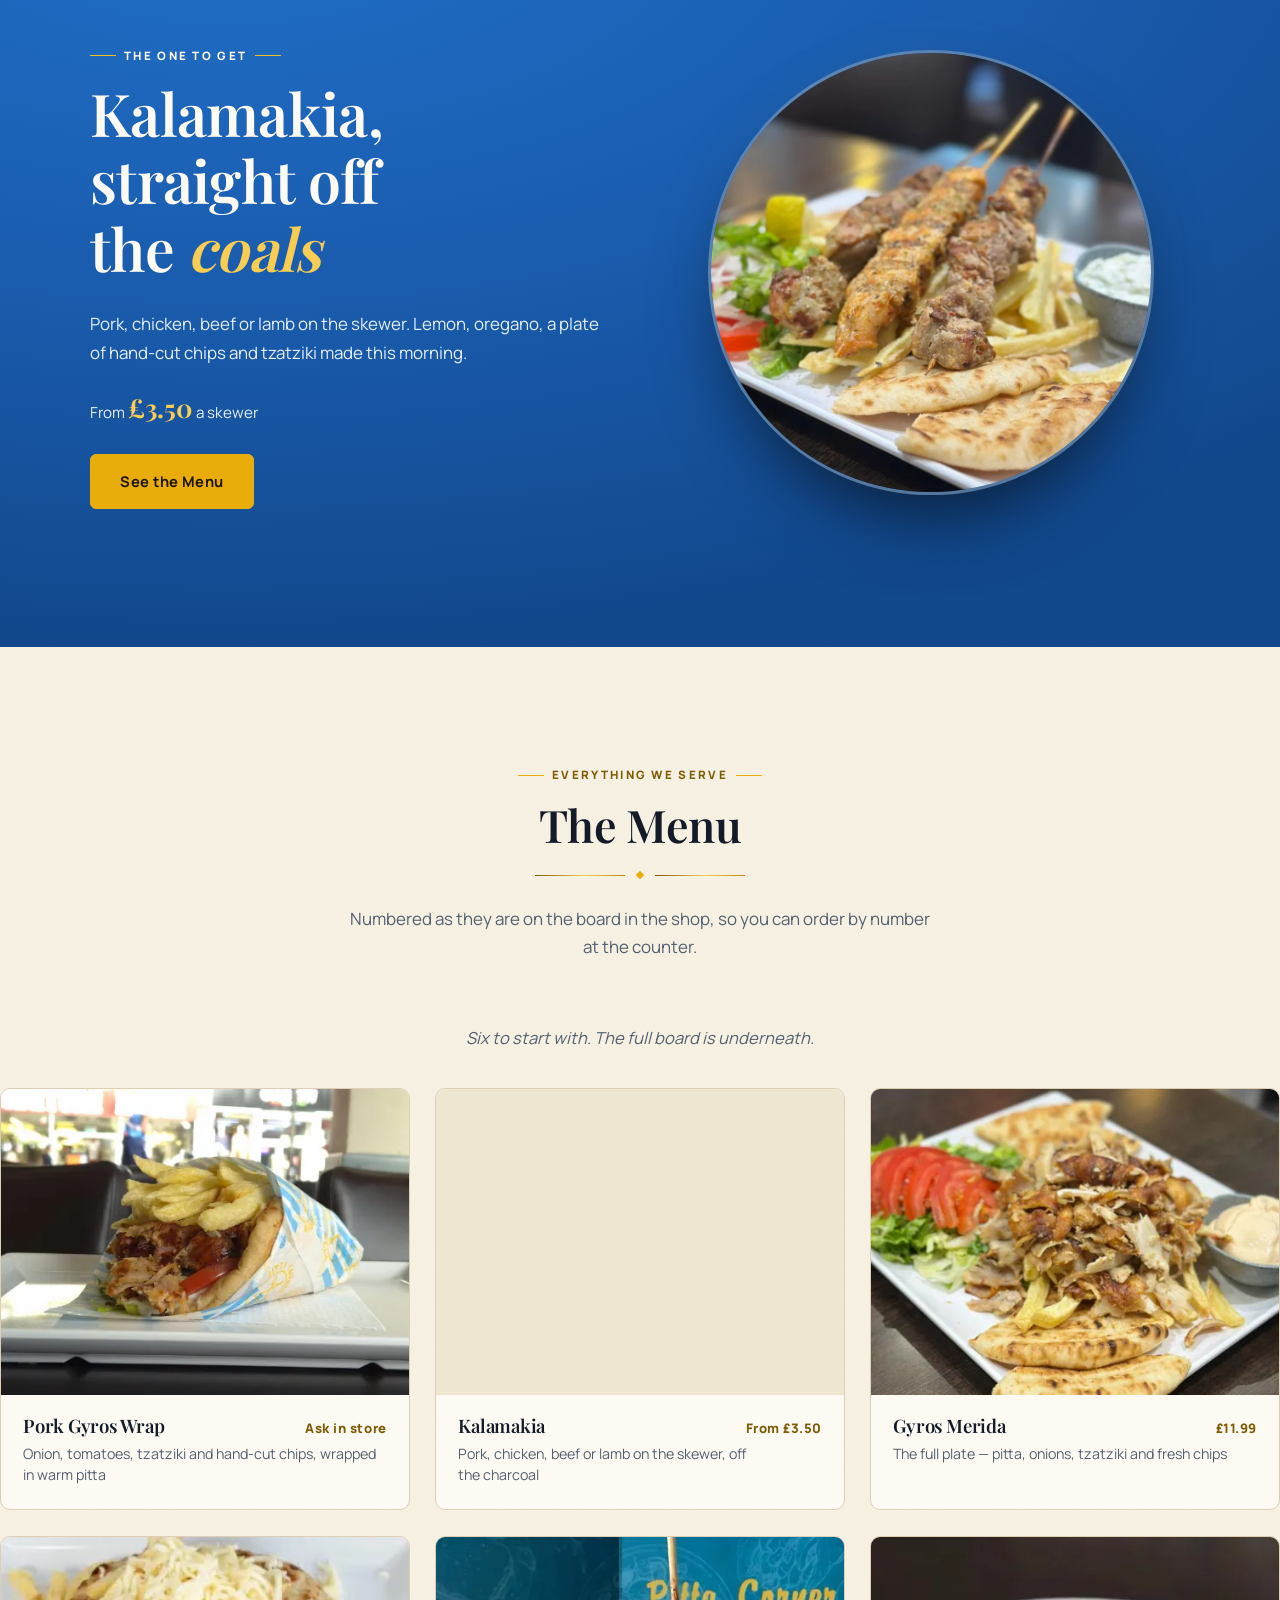
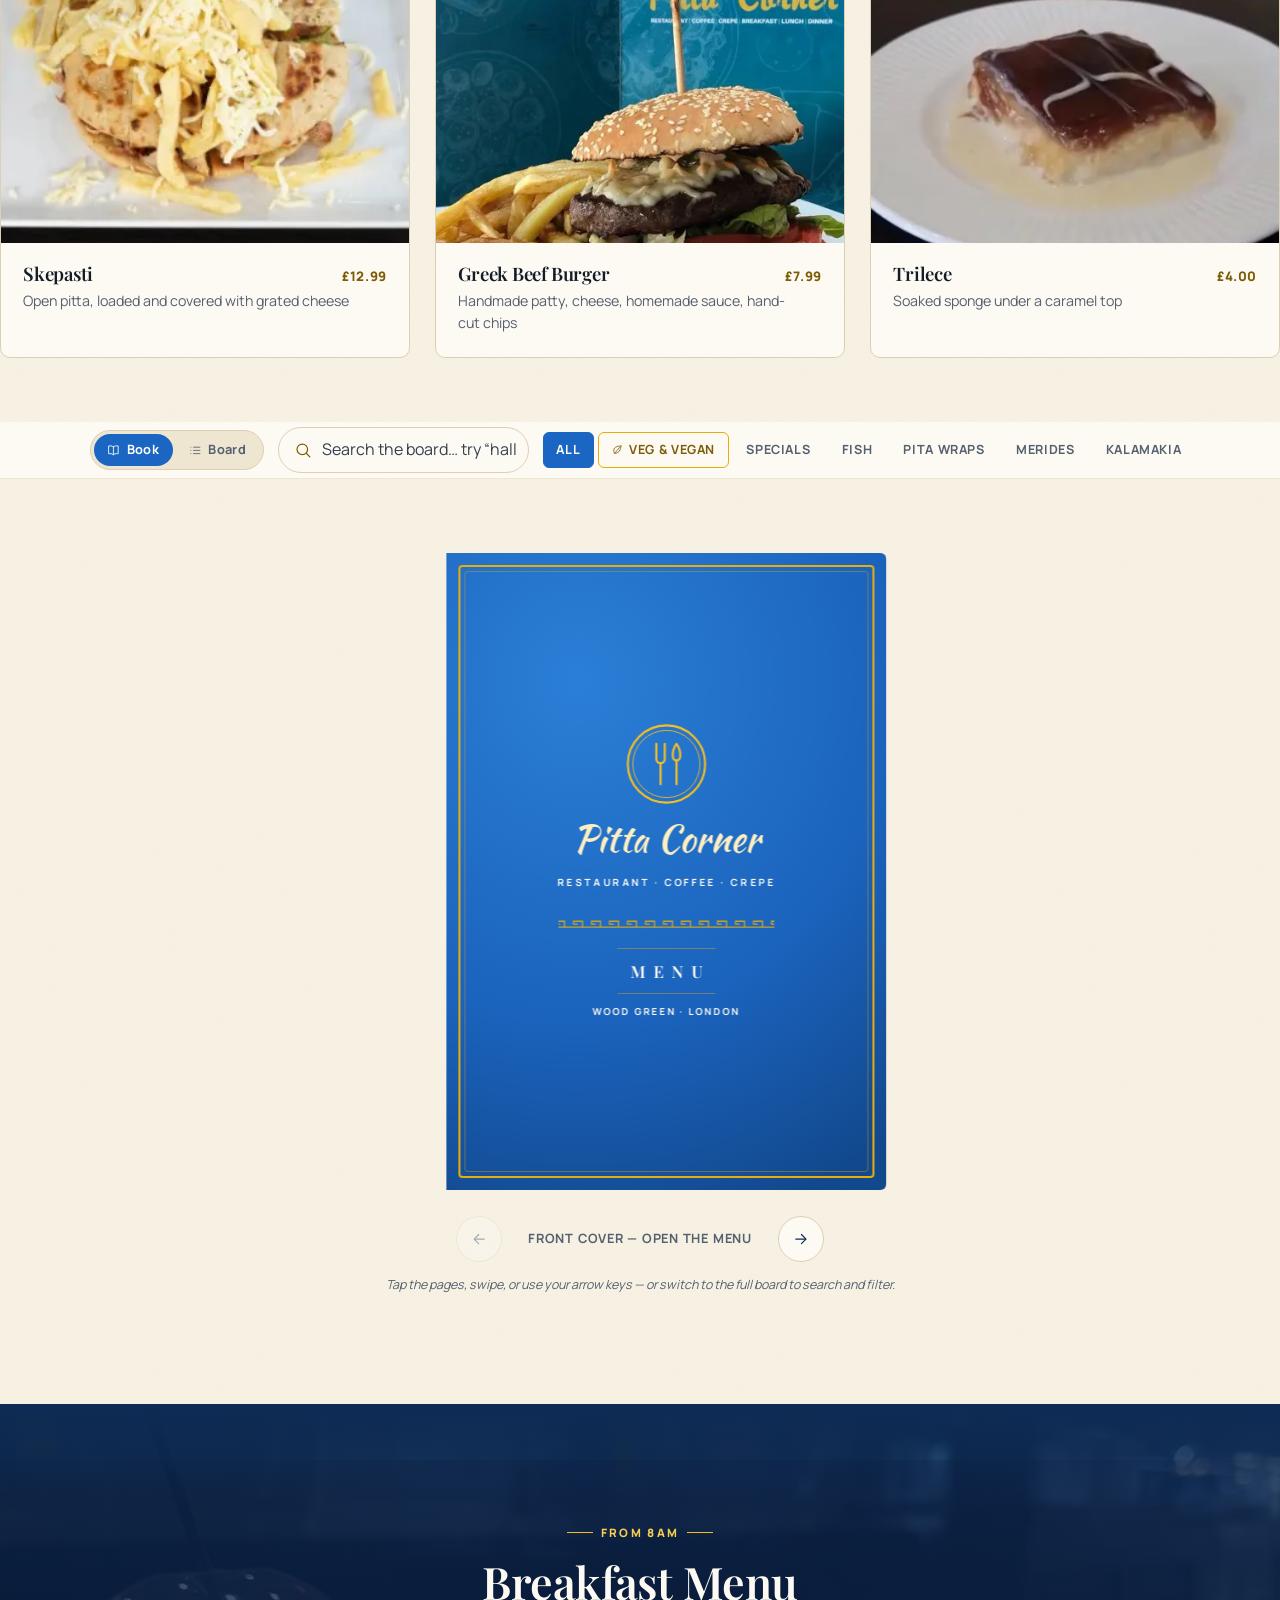
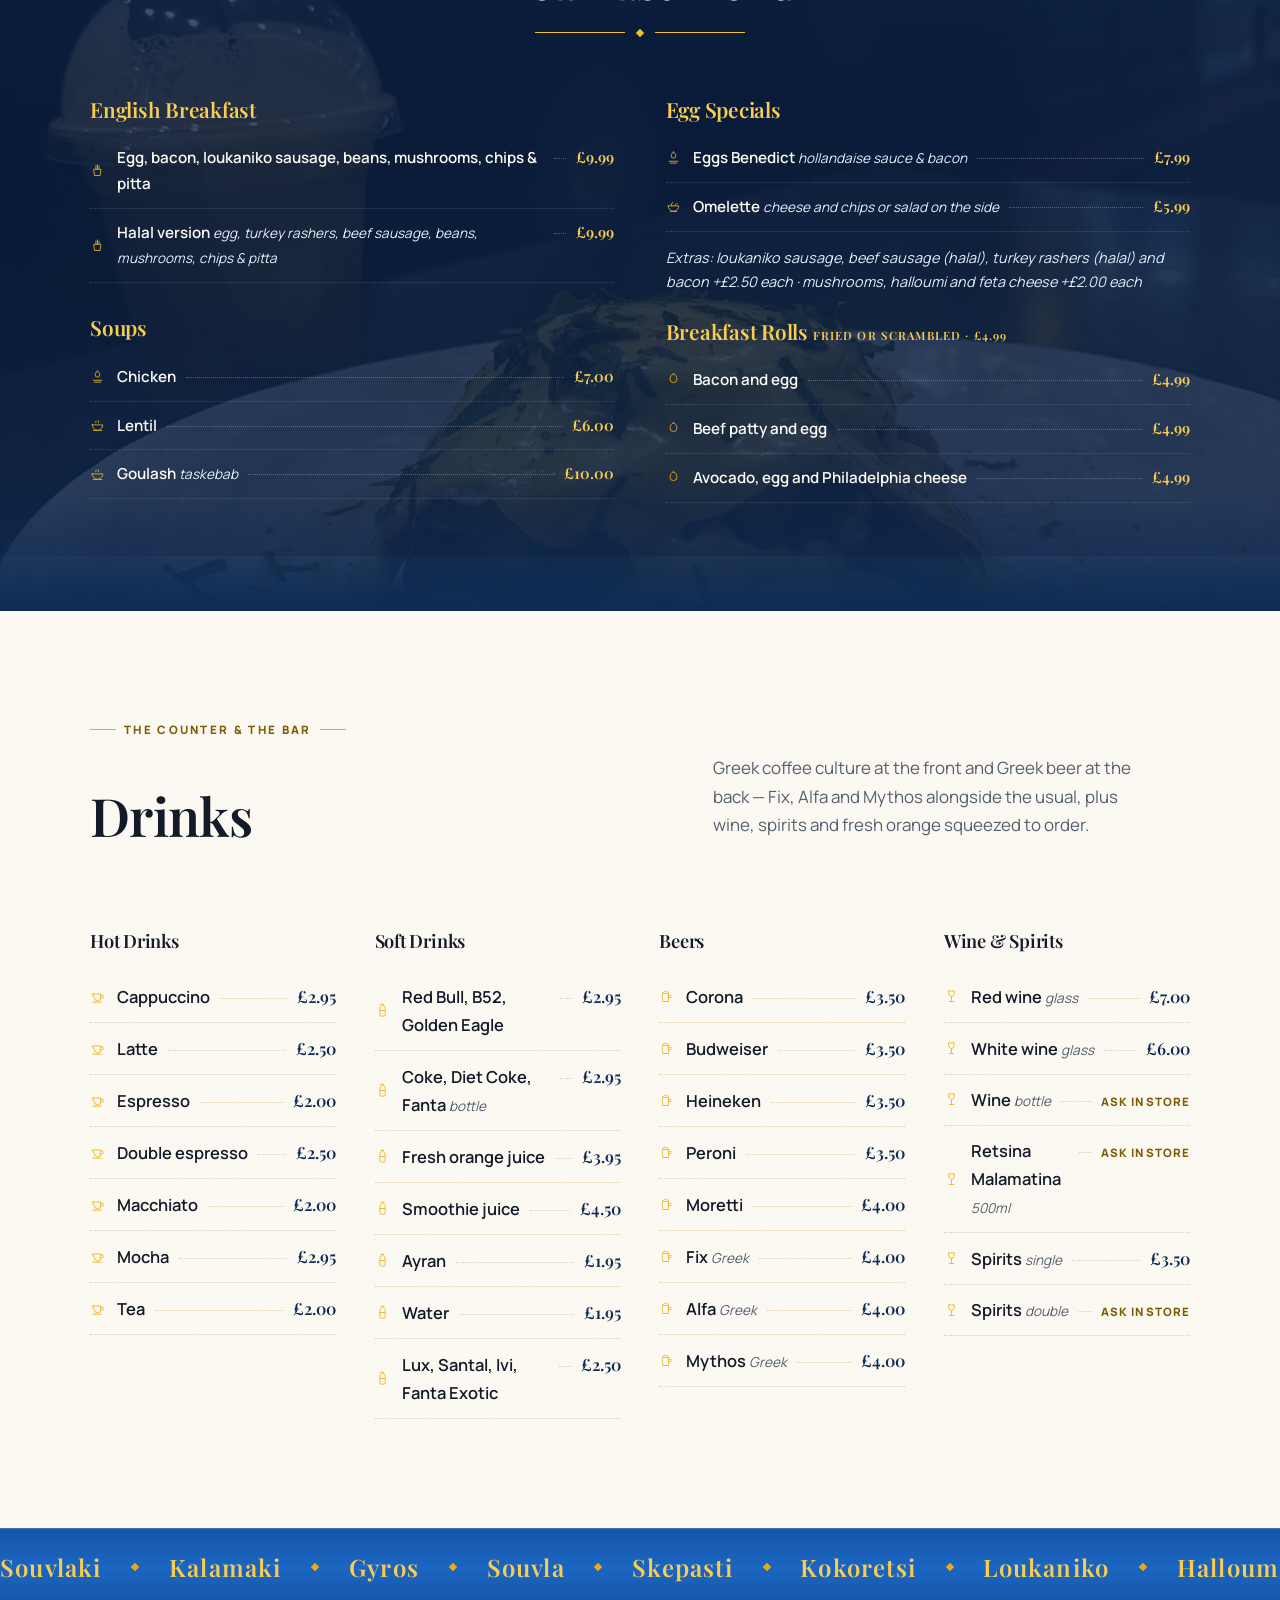
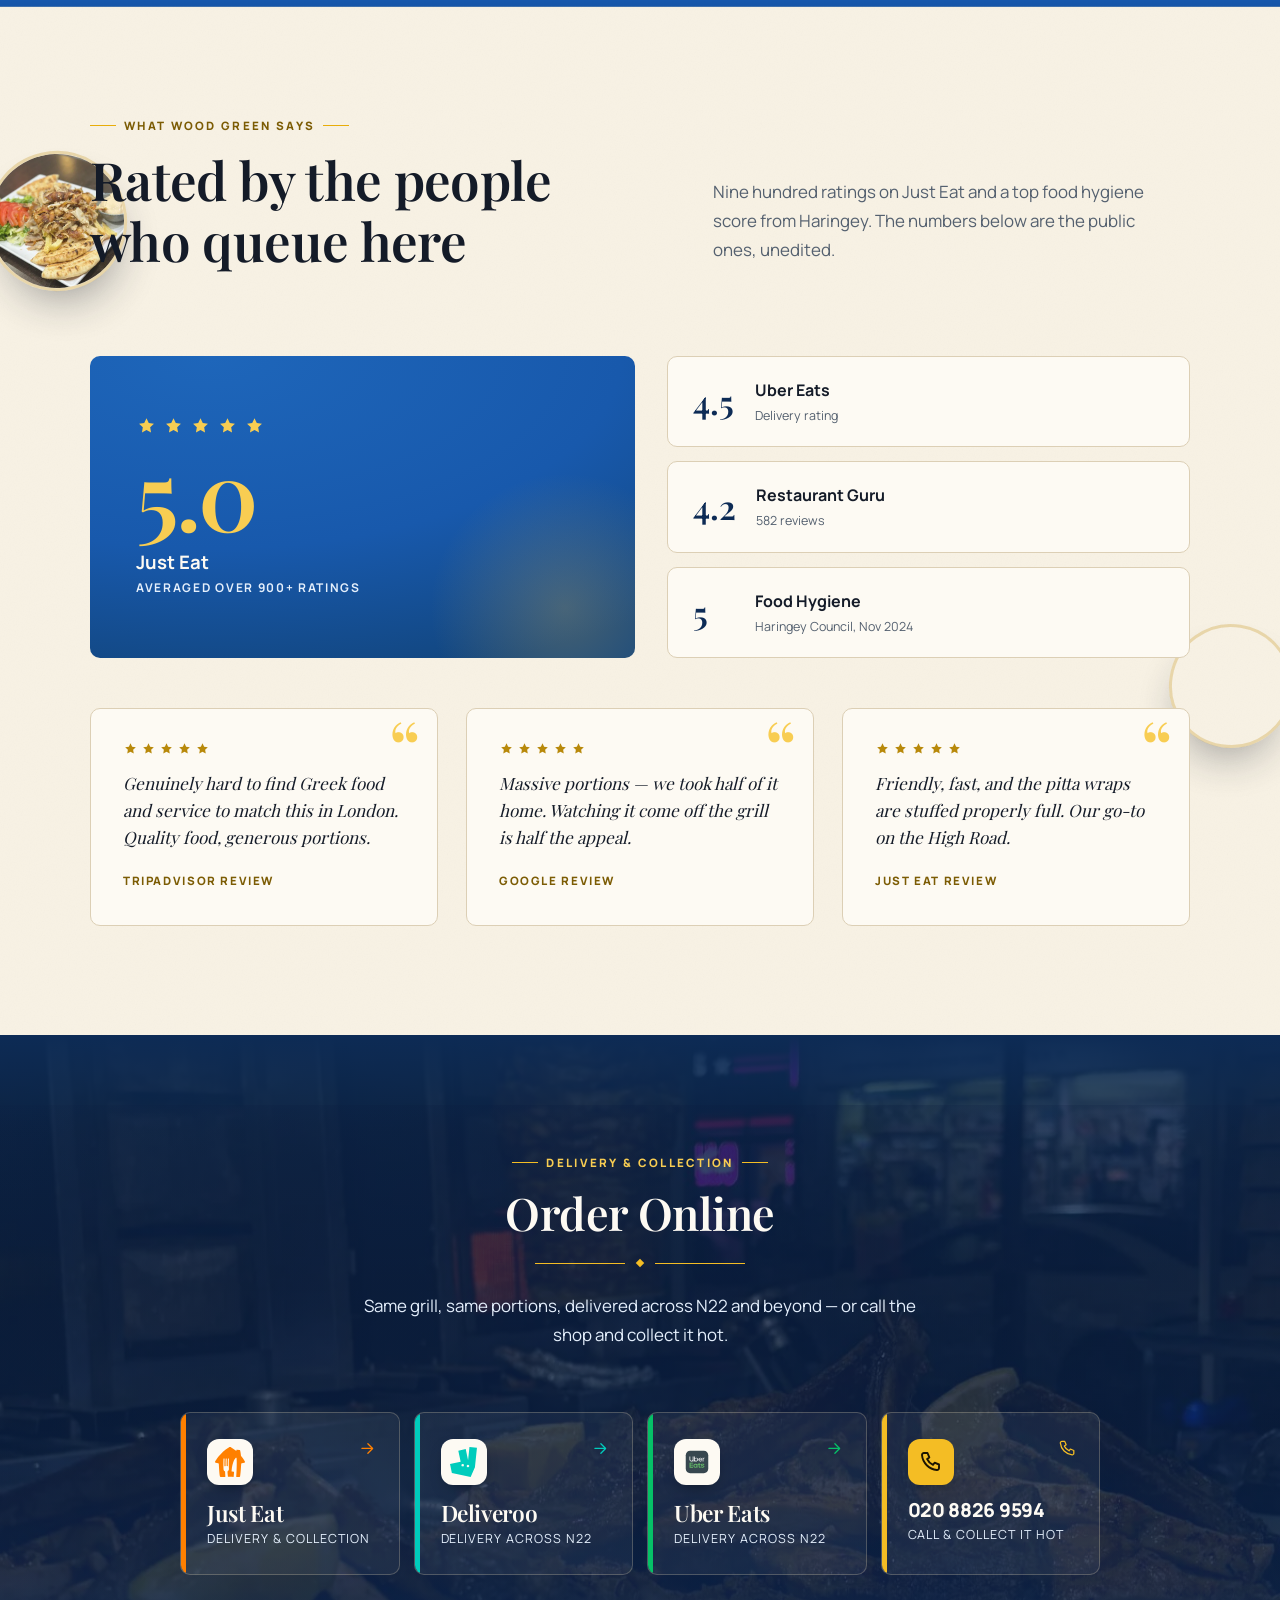
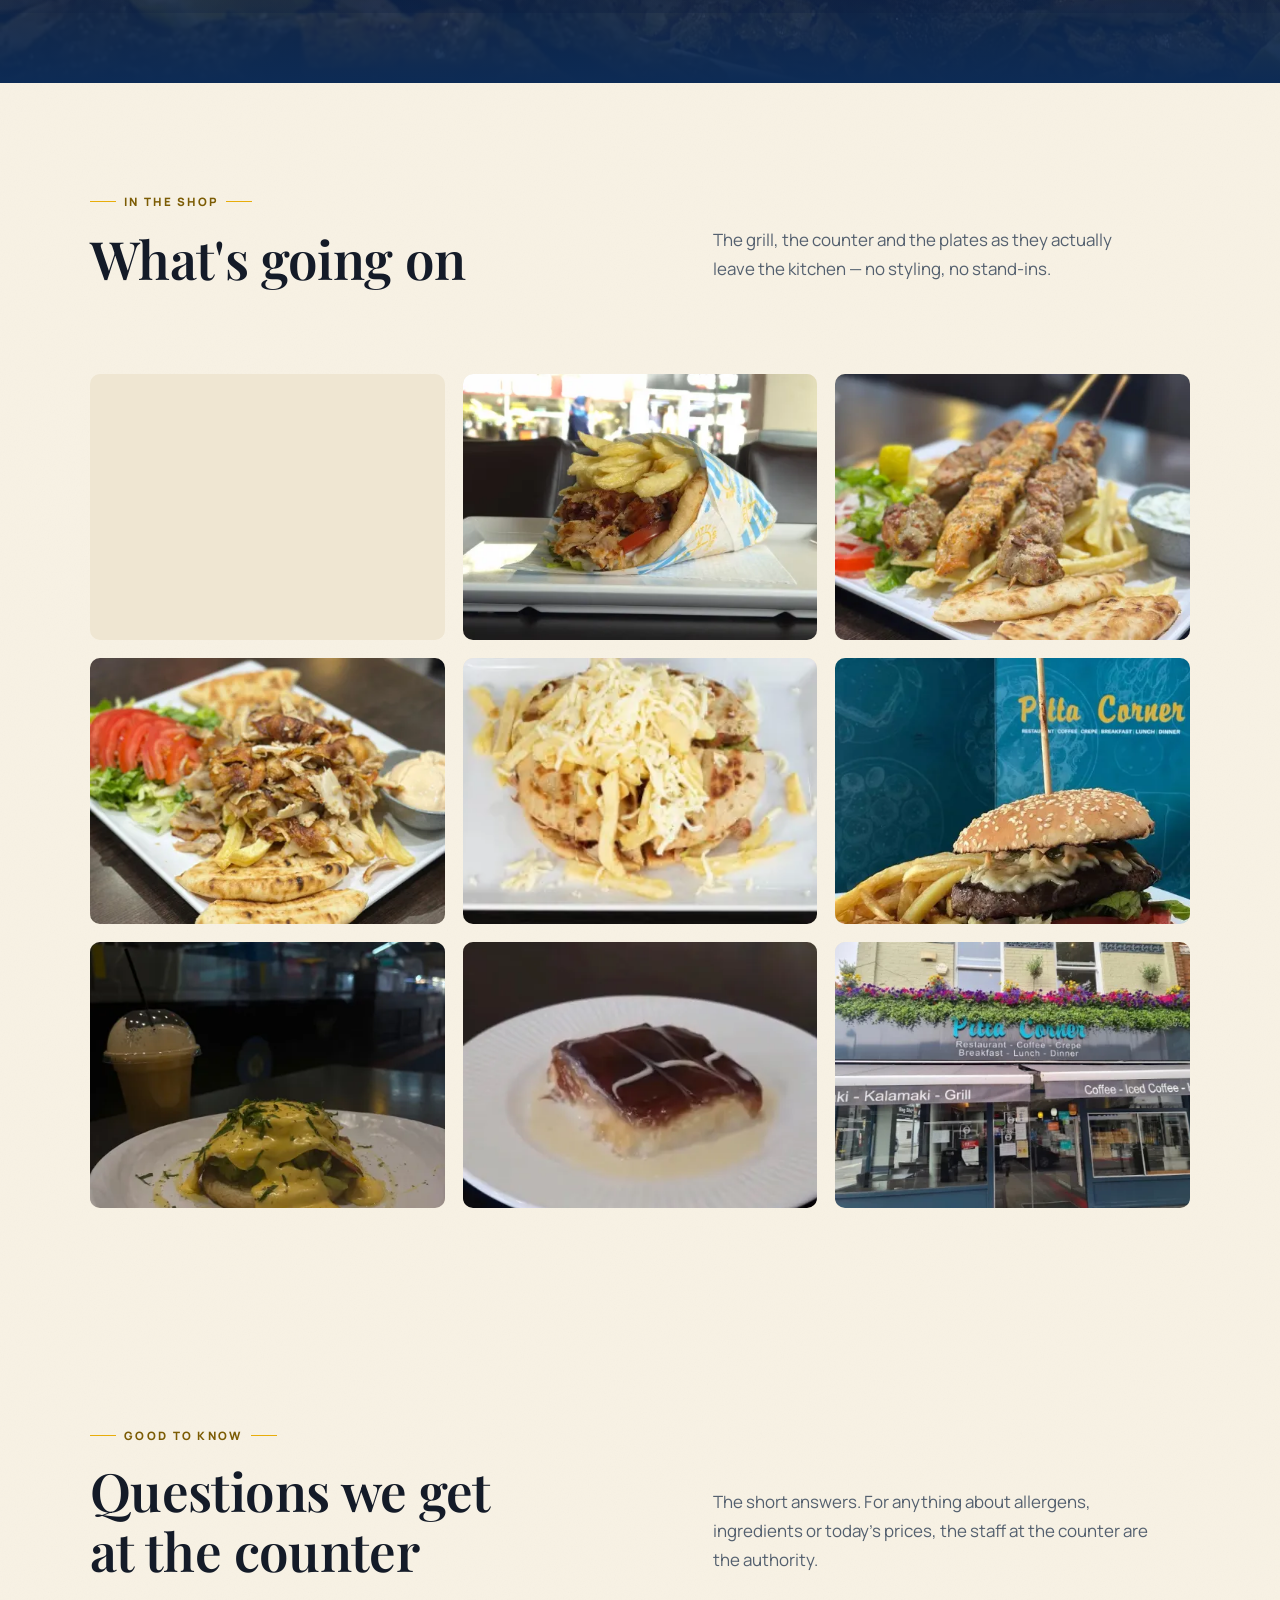
==== commit 7d9fd07d: "Recolour to the shop's own flyer: azure blue, amber yellow The reference is the restaurant's real pr" ====
--- a/index.html
+++ b/index.html
@@ -5,7 +5,7 @@
 <meta name="viewport" content="width=device-width, initial-scale=1.0">
 <title>Pitta Corner | Greek Restaurant, Coffee &amp; Crepes — Wood Green, London</title>
 <meta name="description" content="Pitta Corner, 43 High Road, Wood Green. Charcoal souvla and kalamakia, gyros wraps, skepasti, mix grill platters, Greek breakfast and crepes. Restaurant, coffee and crepes — breakfast, lunch and dinner, seven days a week.">
-<meta name="theme-color" content="#0f2a5c">
+<meta name="theme-color" content="#1b66c2">
 <link rel="canonical" href="https://vlxner.github.io/PittaCorner/">
 <meta property="og:site_name" content="Pitta Corner">
 <meta property="og:title" content="Pitta Corner — Greek Restaurant, Wood Green">
@@ -17,7 +17,7 @@
 <meta property="og:image:alt" content="A gyros wrap packed with hand-cut chips, in Pitta Corner paper">
 <meta name="twitter:card" content="summary_large_image">
 <meta name="twitter:image" content="https://vlxner.github.io/PittaCorner/photos/wrap.jpg">
-<link rel="icon" href="data:image/svg+xml,<svg xmlns=%22http://www.w3.org/2000/svg%22 viewBox=%220 0 100 100%22><rect width=%22100%22 height=%22100%22 rx=%2216%22 fill=%22%230f2a5c%22/><text x=%2250%22 y=%2270%22 font-size=%2258%22 font-family=%22Georgia,serif%22 fill=%22%23dcb04a%22 text-anchor=%22middle%22>P</text></svg>">
+<link rel="icon" href="data:image/svg+xml,<svg xmlns=%22http://www.w3.org/2000/svg%22 viewBox=%220 0 100 100%22><rect width=%22100%22 height=%22100%22 rx=%2216%22 fill=%22%231b66c2%22/><text x=%2250%22 y=%2270%22 font-size=%2258%22 font-family=%22Georgia,serif%22 fill=%22%23f4bd24%22 text-anchor=%22middle%22>P</text></svg>">
 <link rel="manifest" href="manifest.webmanifest">
 <link rel="apple-touch-icon" href="icons/apple-touch-icon.png">
 <link rel="preload" href="photos/grill.jpg" as="image" fetchpriority="high"
--- a/css/style.css
+++ b/css/style.css
@@ -31,20 +31,21 @@
 :root{
   --nav-h:84px;
 
-  /* Royal blue — the menu and breakfast card */
-  --blue-900:#0f2a5c;
-  --blue-800:#173a78;
-  --blue-700:#1e4d9b;
-  --blue-400:#6b98dd;
-  --blue-200:#c3d6f2;
-
-  /* Gold — the badge and the section headings */
-  --gold-700:#87620f;
-  --gold-600:#a97d18;
-  --gold-500:#c99a2c;
-  --gold-400:#dcb04a;
-  --gold-300:#ecc873;
-  --gold-100:#f6e6bd;
+  /* Azure — from the shop's own promo flyers: a bright cyan-leaning
+     blue field with deep navy kept for text and dark boxes */
+  --blue-900:#0d2b55;
+  --blue-800:#144e9b;
+  --blue-700:#1b66c2;
+  --blue-400:#5fa4e8;
+  --blue-200:#e4effc;
+
+  /* Amber — the flyer's vivid yellow, deeper than the old antique gold */
+  --gold-700:#7c5c04;
+  --gold-600:#b8890a;
+  --gold-500:#e8ad0a;
+  --gold-400:#f4bd24;
+  --gold-300:#f8cd52;
+  --gold-100:#fdeec2;
 
   /* Cream — the paper it is all printed on */
   --cream-50:#fdfaf3;
@@ -67,7 +68,7 @@
   --font-script:'Kaushan Script','Brush Script MT',cursive;
 
   --focus-ink:#10161c;
-  --focus-glow:#dcb04a;
+  --focus-glow:#f4bd24;
 
   /* the scrollbar is part of the page too */
   scrollbar-color:var(--gold-500) var(--cream-200);
@@ -199,8 +200,8 @@
   transition:background var(--t-mid) var(--e-soft),color var(--t-mid) var(--e-soft),
              border-color var(--t-mid) var(--e-soft);
 }
-.btn-primary{background:var(--blue-900);color:var(--cream-50);border-color:var(--blue-900);}
-.btn-primary:hover{background:var(--blue-700);border-color:var(--blue-700);}
+.btn-primary{background:var(--blue-700);color:#fff;border-color:var(--blue-700);}
+.btn-primary:hover{background:var(--blue-800);border-color:var(--blue-800);}
 .btn-gold{background:var(--gold-500);color:#1d1502;border-color:var(--gold-500);}
 .btn-gold:hover{background:var(--gold-400);border-color:var(--gold-400);}
 .btn-lg{padding:1.05em 2.3em;font-size:.98rem;}
@@ -390,7 +391,7 @@
   .offer-ways{grid-template-columns:repeat(2,1fr);} }
 @media (max-width:560px){ .offer-ways{grid-template-columns:1fr;} }
 
-.card-blue{background:radial-gradient(130% 110% at 22% 0%,#1a3e7f,#0f2a5c 58%,#0d2450);
+.card-blue{background:radial-gradient(130% 110% at 22% 0%,#1e66ba,#1859ac 58%,#12467f);
   color:var(--cream-50);padding:clamp(30px,4vw,44px);
   border-radius:var(--r-md);}
 .card-blue h3{font-size:1.5rem;margin-bottom:.2em;}
@@ -400,7 +401,7 @@
 .card-blue .hours li{display:flex;justify-content:space-between;gap:16px;padding:11px 0;
   border-bottom:1px solid rgba(246,230,189,.18);font-size:.94rem;}
 .card-blue .hours li:last-child{border-bottom:0;}
-.card-blue .hours b{color:var(--gold-300);font-weight:700;}
+.card-blue .hours b{color:var(--cream-50);font-weight:700;}
 
 /* ═══════════ PILLARS ═══════════ */
 .pillars{display:grid;grid-template-columns:repeat(4,1fr);gap:clamp(20px,2.6vw,32px);}
@@ -425,7 +426,7 @@
   transform:rotate(45deg);background:var(--gold-500);}
 .burgers{display:grid;grid-template-columns:1fr 1fr;gap:clamp(20px,3vw,30px);
          margin-top:clamp(20px,3vw,30px);}
-.burger-card{background:radial-gradient(130% 110% at 22% 0%,#1a3e7f,#0f2a5c 58%,#0d2450);
+.burger-card{background:radial-gradient(130% 110% at 22% 0%,#1e66ba,#1859ac 58%,#12467f);
   color:var(--cream-50);border-radius:var(--r-md);
   padding:clamp(26px,3vw,34px);}
 .burger-card h3{margin-bottom:.35em;color:var(--cream-50);}
@@ -433,7 +434,7 @@
 .burger-prices{display:flex;gap:30px;padding-top:14px;border-top:1px solid rgba(246,230,189,.2);}
 .burger-prices span{display:block;font-size:.7rem;letter-spacing:.12em;
   text-transform:uppercase;color:var(--blue-200);}
-.burger-prices b{font-family:var(--font-display);font-size:1.35rem;color:var(--gold-300);font-weight:600;}
+.burger-prices b{font-family:var(--font-display);font-size:1.35rem;color:var(--gold-300);font-weight:700;}
 
 
 
@@ -481,12 +482,12 @@
    would need a shot sequence (a plate on a turntable, ~30 frames); this
    is what one photograph can honestly do. */
 .signature{position:relative;overflow:hidden;overflow:clip;padding:clamp(64px,9vw,132px) 0;
-  background:radial-gradient(120% 100% at 18% 0%,#1a3e7f 0%,#0f2a5c 52%,#0c2149 100%);color:var(--cream-50);}
+  background:radial-gradient(120% 100% at 18% 0%,#2070c8 0%,#1a5cae 52%,#12488c 100%);color:var(--cream-50);}
 .sig-in{display:grid;grid-template-columns:1fr 1fr;gap:clamp(32px,5vw,80px);align-items:center;}
 .sig-copy h2{color:var(--cream-50);font-size:clamp(2.2rem,4.6vw,3.8rem);}
 .sig-copy h2 em{font-style:italic;color:var(--gold-300);}
 .sig-copy .lead{color:var(--blue-200);}
-.sig-copy .eyebrow{color:var(--gold-300);}
+.sig-copy .eyebrow{color:var(--cream-50);}
 .sig-copy .eyebrow::before,.sig-copy .eyebrow::after{background:var(--gold-400);}
 .sig-price-tag{color:var(--blue-200);font-size:.95rem;margin-bottom:1.6em;}
 .sig-price-tag strong{font-family:var(--font-display);font-size:1.6rem;color:var(--gold-300);}
@@ -594,7 +595,7 @@
   transition:color var(--t-fast) var(--e-soft),border-color var(--t-fast) var(--e-soft),
              background var(--t-fast) var(--e-soft);}
 .chip:hover{color:var(--blue-900);border-color:var(--cream-300);}
-.chip.is-active{background:var(--blue-900);border-color:var(--blue-900);color:var(--cream-50);}
+.chip.is-active{background:var(--blue-700);border-color:var(--blue-700);color:#fff;}
 
 .mgroup{margin-bottom:clamp(44px,5vw,68px);}
 /* A board with a photograph becomes a spread: the picture holds one side
@@ -736,7 +737,7 @@
    moves, which is the difference between a decorated page and a page
    that just has something spinning on it. Purely repetition of names
    that appear on the board below, so it is aria-hidden. */
-.ticker{overflow:hidden;background:linear-gradient(180deg,#0d2450,#12305f 50%,#0d2450);
+.ticker{overflow:hidden;background:linear-gradient(180deg,#1655a8,#1b66c2 50%,#1655a8);
   border-block:1px solid rgba(246,230,189,.18);padding:clamp(13px,1.5vw,18px) 0;}
 .ticker-row{display:flex;align-items:center;gap:clamp(18px,2.4vw,32px);
   width:max-content;white-space:nowrap;
@@ -759,7 +760,7 @@
 .reviews-grid{display:grid;grid-template-columns:1.02fr .98fr;
   gap:clamp(18px,2.6vw,32px);margin-bottom:clamp(30px,4vw,50px);}
 .rating-hero{position:relative;overflow:hidden;
-  background:radial-gradient(130% 110% at 22% 0%,#1a3e7f,#0f2a5c 58%,#0d2450);
+  background:radial-gradient(130% 110% at 22% 0%,#1e66ba,#1859ac 58%,#12467f);
   color:var(--cream-50);border-radius:var(--r-md);
   padding:clamp(30px,3.6vw,48px);
   display:flex;flex-direction:column;justify-content:center;}
@@ -920,12 +921,12 @@
 
 /* ═══════════ FOOTER ═══════════ */
 .footer{position:relative;color:var(--cream-50);
-  background:radial-gradient(130% 120% at 50% 0%,#173a72 0%,#0f2a5c 48%,#0b1f44 100%);
+  background:radial-gradient(130% 120% at 50% 0%,#1f6bc4 0%,#1856ab 48%,#0f3a72 100%);
   padding:clamp(52px,6vw,76px) 0 30px;}
 /* the gold edge off the printed menus, closing the page the way the
    badge opens it */
 .footer::before{content:"";position:absolute;left:0;right:0;top:0;height:10px;
-  background-image:url("data:image/svg+xml,%3Csvg xmlns='http://www.w3.org/2000/svg' width='28' height='14' viewBox='0 0 28 14'%3E%3Cpath d='M0 12.5 H28 M23.5 12.5 V3.5 H9.5 V8 H16' fill='none' stroke='%23c99a2c' stroke-width='2'/%3E%3C/svg%3E");
+  background-image:url("data:image/svg+xml,%3Csvg xmlns='http://www.w3.org/2000/svg' width='28' height='14' viewBox='0 0 28 14'%3E%3Cpath d='M0 12.5 H28 M23.5 12.5 V3.5 H9.5 V8 H16' fill='none' stroke='%23e8ad0a' stroke-width='2'/%3E%3C/svg%3E");
   background-repeat:repeat-x;background-size:auto 10px;background-position:center top;
   opacity:.9;}
 .footer-top{display:grid;grid-template-columns:1fr 1.25fr;gap:clamp(30px,5vw,64px);
@@ -937,12 +938,12 @@
   color:var(--blue-200);line-height:2;}
 .footer-cols{display:grid;grid-template-columns:repeat(3,1fr);gap:26px;}
 .footer-cols h3{font-family:var(--font);font-size:.72rem;font-weight:800;letter-spacing:.14em;
-  text-transform:uppercase;color:var(--gold-300);margin-bottom:1em;}
+  text-transform:uppercase;color:var(--gold-100);margin-bottom:1em;}
 .footer-cols p{color:var(--blue-200);line-height:2;font-size:.92rem;margin:0;}
 .footer-cols a{text-underline-offset:4px;transition:color var(--t-fast) var(--e-soft);}
 .footer-cols a:hover{color:var(--gold-300);text-decoration:underline;}
 .footer-fine{border-top:1px solid rgba(246,230,189,.16);padding-top:22px;text-align:center;
-  font-size:.75rem;color:#b4c8e6;max-width:78ch;margin:0 auto;}
+  font-size:.75rem;color:#dcebfc;max-width:78ch;margin:0 auto;}
 
 
 /* ═══════════ STICKY PHOTO BAND ═══════════
@@ -980,7 +981,7 @@
 }
 .band-media img{width:100%;height:100%;object-fit:cover;opacity:.55;}
 .band-media::after{content:"";position:absolute;inset:0;
-  background:linear-gradient(180deg,rgba(15,42,92,.75),rgba(15,42,92,.35) 45%,rgba(15,42,92,.9));}
+  background:linear-gradient(180deg,rgba(13,43,85,.75),rgba(13,43,85,.35) 45%,rgba(13,43,85,.9));}
 .band-copy{position:absolute;top:0;left:0;right:0;height:100svh;
   display:grid;align-content:center;justify-items:center;
   padding:0 clamp(20px,6vw,60px);max-width:680px;margin-inline:auto;text-align:center;}
@@ -1171,10 +1172,10 @@
   content:"";position:absolute;inset:0;z-index:-1;
   background:linear-gradient(180deg,
     var(--blue-900) 0%,
-    rgba(15,42,92,calc(var(--scrim,.72) + .16)) 15%,
-    rgba(15,42,92,var(--scrim,.72)) 40%,
-    rgba(15,42,92,var(--scrim,.72)) 60%,
-    rgba(15,42,92,calc(var(--scrim,.72) + .16)) 85%,
+    rgba(13,43,85,calc(var(--scrim,.72) + .16)) 15%,
+    rgba(13,43,85,var(--scrim,.72)) 40%,
+    rgba(13,43,85,var(--scrim,.72)) 60%,
+    rgba(13,43,85,calc(var(--scrim,.72) + .16)) 85%,
     var(--blue-900) 100%);
 }
 /* and a soft pool of extra darkness directly under the reading column,
@@ -1346,7 +1347,7 @@
 @media (max-width:760px){
   .actionbar{display:grid;grid-template-columns:1fr 1fr;gap:10px;
     padding:10px 14px calc(10px + env(safe-area-inset-bottom));
-    background:rgba(11,28,62,.94);border-top:1px solid rgba(246,230,189,.25);
+    background:rgba(20,80,160,.95);border-top:1px solid rgba(246,230,189,.25);
     -webkit-backdrop-filter:blur(10px);backdrop-filter:blur(10px);
     transform:translateY(110%);visibility:hidden;
     transition:transform var(--t-mid) var(--e-out),visibility var(--t-mid);}
@@ -1367,7 +1368,7 @@
   #to-top{position:fixed;right:26px;bottom:26px;z-index:90;
     display:grid;place-items:center;width:52px;height:52px;border-radius:50%;
     background:var(--blue-900);color:var(--gold-300);
-    box-shadow:0 14px 30px -14px rgba(15,42,92,.65);}
+    box-shadow:0 14px 30px -14px rgba(13,43,85,.65);}
   #to-top .ico{transform:rotate(-90deg);width:1.2em;height:1.2em;}
   #to-top::before{content:"";position:absolute;inset:-4px;border-radius:50%;z-index:-1;
     background:conic-gradient(var(--gold-400) calc(var(--p,0) * 1%),var(--cream-300) 0);
@@ -1378,7 +1379,7 @@
      the near-black outline vanishes on the navy footer it overlays --
      restate both, cream and gold, at ID specificity */
   #to-top:focus-visible{outline-color:var(--cream-50);
-    box-shadow:0 14px 30px -14px rgba(15,42,92,.65),0 0 0 6px var(--gold-600);}
+    box-shadow:0 14px 30px -14px rgba(13,43,85,.65),0 0 0 6px var(--gold-600);}
   @supports (animation-timeline: scroll()){
     @media (prefers-reduced-motion: no-preference){
       #to-top{opacity:0;visibility:hidden;translate:0 10px;
@@ -1413,7 +1414,7 @@
   text-transform:uppercase;color:var(--blue-200);}
 .lb-btn{position:fixed;display:grid;place-items:center;width:52px;height:52px;
   border:1px solid rgba(246,230,189,.35);border-radius:50%;
-  background:rgba(15,42,92,.55);color:var(--cream-50);
+  background:rgba(27,102,194,.6);color:var(--cream-50);
   -webkit-backdrop-filter:blur(6px);backdrop-filter:blur(6px);
   transition:background var(--t-fast) var(--e-soft),border-color var(--t-fast) var(--e-soft);}
 .lb-btn:hover{background:var(--blue-700);border-color:var(--gold-400);}
@@ -1449,7 +1450,7 @@
   transition:background var(--t-fast) var(--e-soft),color var(--t-fast) var(--e-soft);}
 .mview-btn .ico{width:1em;height:1em;}
 .mview-btn:hover{color:var(--blue-900);}
-.mview-btn.is-active{background:var(--blue-900);color:var(--cream-50);}
+.mview-btn.is-active{background:var(--blue-700);color:#fff;}
 #menu-groups.is-booked{display:none;}
 
 .book-wrap{padding:clamp(10px,2vw,26px) 0 0;}
@@ -1464,8 +1465,8 @@
 .book.is-closed{transform:translateX(-22%);}
 .book.is-ended{transform:translateX(22%);}
 .book-base{position:absolute;inset:-10px -8px;border-radius:12px 16px 16px 12px;
-  background:linear-gradient(150deg,#0b1f44,#16376f 55%,#0d2450);
-  box-shadow:0 46px 90px -34px rgba(15,42,92,.6);
+  background:linear-gradient(150deg,#113d7a,#2274cd 55%,#1655a8);
+  box-shadow:0 46px 90px -34px rgba(13,43,85,.6);
   opacity:1;transition:opacity 500ms var(--e-soft);}
 .book.is-closed .book-base,.book.is-ended .book-base{opacity:0;}
 /* the stitched spine, only meaningful while the book is open */
@@ -1530,7 +1531,7 @@
 
 /* ── special faces ── */
 .pg-cover{align-items:center;justify-content:center;text-align:center;gap:10px;
-  background:radial-gradient(120% 90% at 30% 20%,#1c4187,#0f2a5c 60%,#0b1f44);}
+  background:radial-gradient(120% 90% at 30% 20%,#2b7fd6,#1b63bd 60%,#12488c);}
 .pg-cover::before{content:"";position:absolute;inset:12px;border:2px solid var(--gold-500);
   border-radius:4px;pointer-events:none;}
 .pg-cover::after{content:"";position:absolute;inset:18px;border:1px solid rgba(201,154,44,.45);
@@ -1538,11 +1539,11 @@
 .pg-badge{width:clamp(54px,7vw,84px);height:clamp(54px,7vw,84px);color:var(--gold-400);
   fill:none;stroke:currentColor;}
 .pg-cover-name{font-family:var(--font-script);font-size:clamp(1.5rem,3vw,2.3rem);
-  color:var(--gold-300);line-height:1.3;}
+  color:var(--gold-100);line-height:1.3;}
 .pg-cover-sub{font-size:clamp(.5rem,.8vw,.62rem);font-weight:700;letter-spacing:.26em;
-  text-transform:uppercase;color:var(--blue-200);}
+  text-transform:uppercase;color:var(--cream-50);}
 .pg-cover-meander{width:56%;height:9px;margin-top:clamp(8px,1.6vw,18px);
-  background-image:url("data:image/svg+xml,%3Csvg xmlns='http://www.w3.org/2000/svg' width='28' height='14' viewBox='0 0 28 14'%3E%3Cpath d='M0 12.5 H28 M23.5 12.5 V3.5 H9.5 V8 H16' fill='none' stroke='%23c99a2c' stroke-width='2'/%3E%3C/svg%3E");
+  background-image:url("data:image/svg+xml,%3Csvg xmlns='http://www.w3.org/2000/svg' width='28' height='14' viewBox='0 0 28 14'%3E%3Cpath d='M0 12.5 H28 M23.5 12.5 V3.5 H9.5 V8 H16' fill='none' stroke='%23e8ad0a' stroke-width='2'/%3E%3C/svg%3E");
   background-repeat:repeat-x;background-size:auto 9px;background-position:center;
   opacity:.85;}
 .pg-cover-menu{margin-top:clamp(4px,1vw,10px);font-family:var(--font-display);
@@ -1551,15 +1552,15 @@
   border-top:1px solid rgba(201,154,44,.5);border-bottom:1px solid rgba(201,154,44,.5);
   padding:8px 4px;}
 .pg-cover-est{font-size:clamp(.48rem,.75vw,.6rem);font-weight:700;letter-spacing:.2em;
-  text-transform:uppercase;color:var(--gold-500);}
-.pg-endcover{background:radial-gradient(120% 90% at 70% 20%,#1c4187,#0f2a5c 60%,#0b1f44);
+  text-transform:uppercase;color:var(--cream-50);}
+.pg-endcover{background:radial-gradient(120% 90% at 70% 20%,#2b7fd6,#1b63bd 60%,#12488c);
   display:flex;flex-direction:column;align-items:center;justify-content:center;gap:14px;}
 .pg-endcover::before{content:"";position:absolute;inset:12px;border:1px solid rgba(201,154,44,.4);
   border-radius:4px;pointer-events:none;}
 .pg-endcover .pg-badge{width:clamp(40px,4.6vw,58px);height:clamp(40px,4.6vw,58px);
   color:var(--gold-600);opacity:.85;}
 .pg-back-line{font-size:clamp(.46rem,.7vw,.56rem);font-weight:700;letter-spacing:.3em;
-  text-transform:uppercase;color:rgba(201,154,44,.75);}
+  text-transform:uppercase;color:var(--gold-100);}
 .pg-title,.pg-end{align-items:center;justify-content:center;text-align:center;gap:8px;}
 .pg-title .pg-badge,.pg-end .pg-badge{color:var(--gold-600);}
 .pg-title-name{font-family:var(--font-display);font-weight:600;
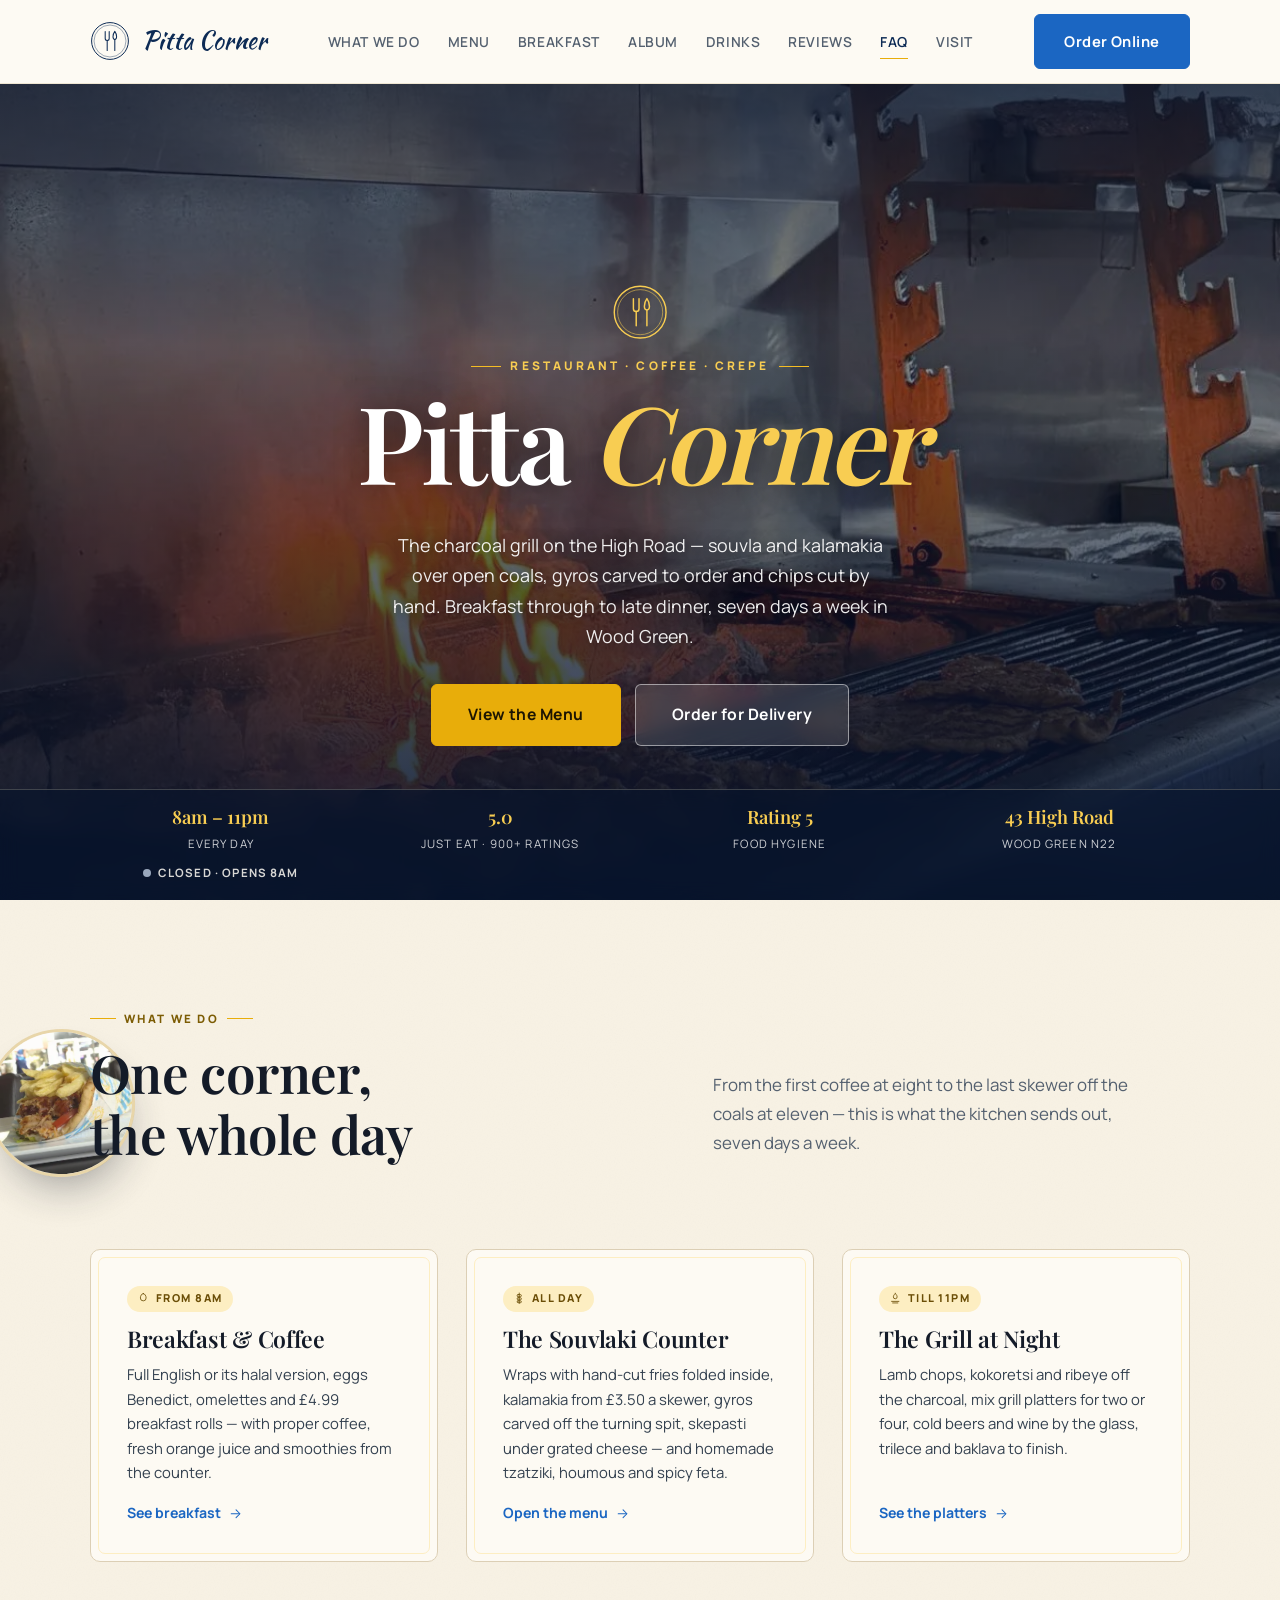
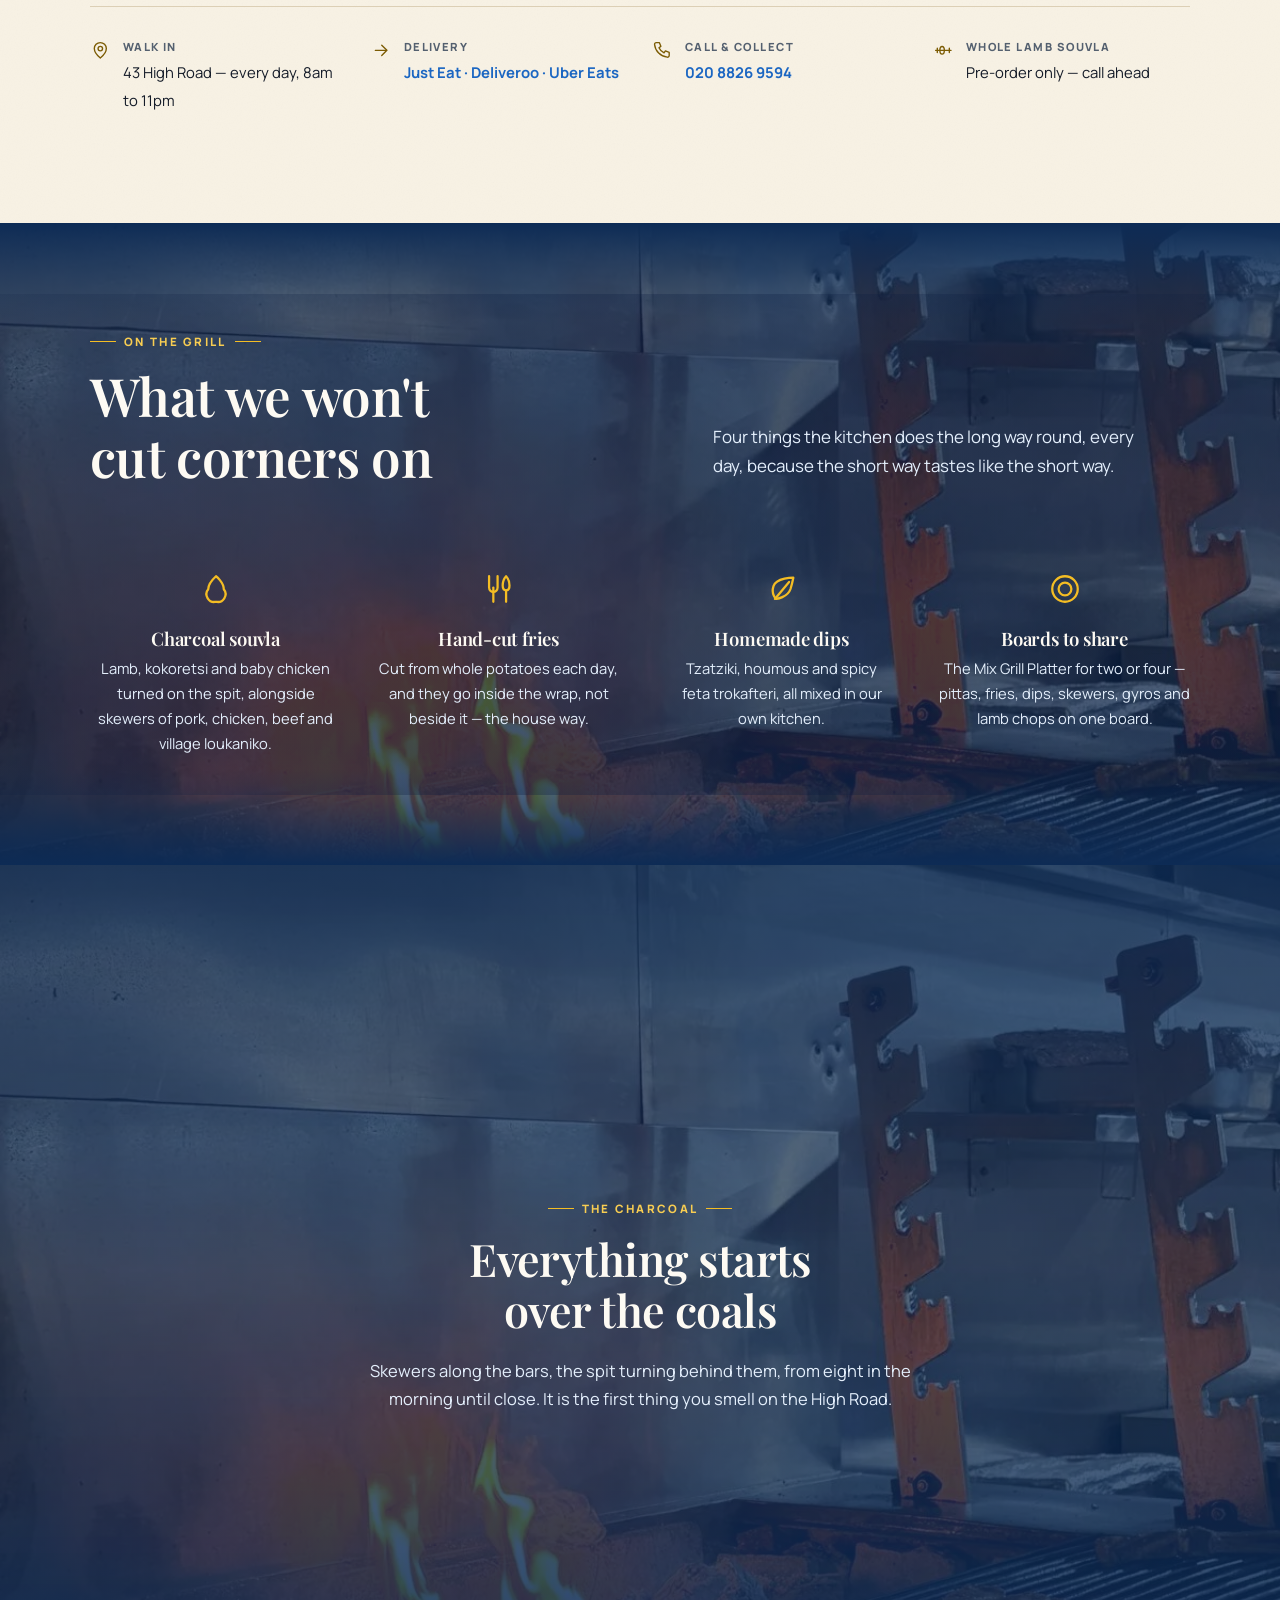
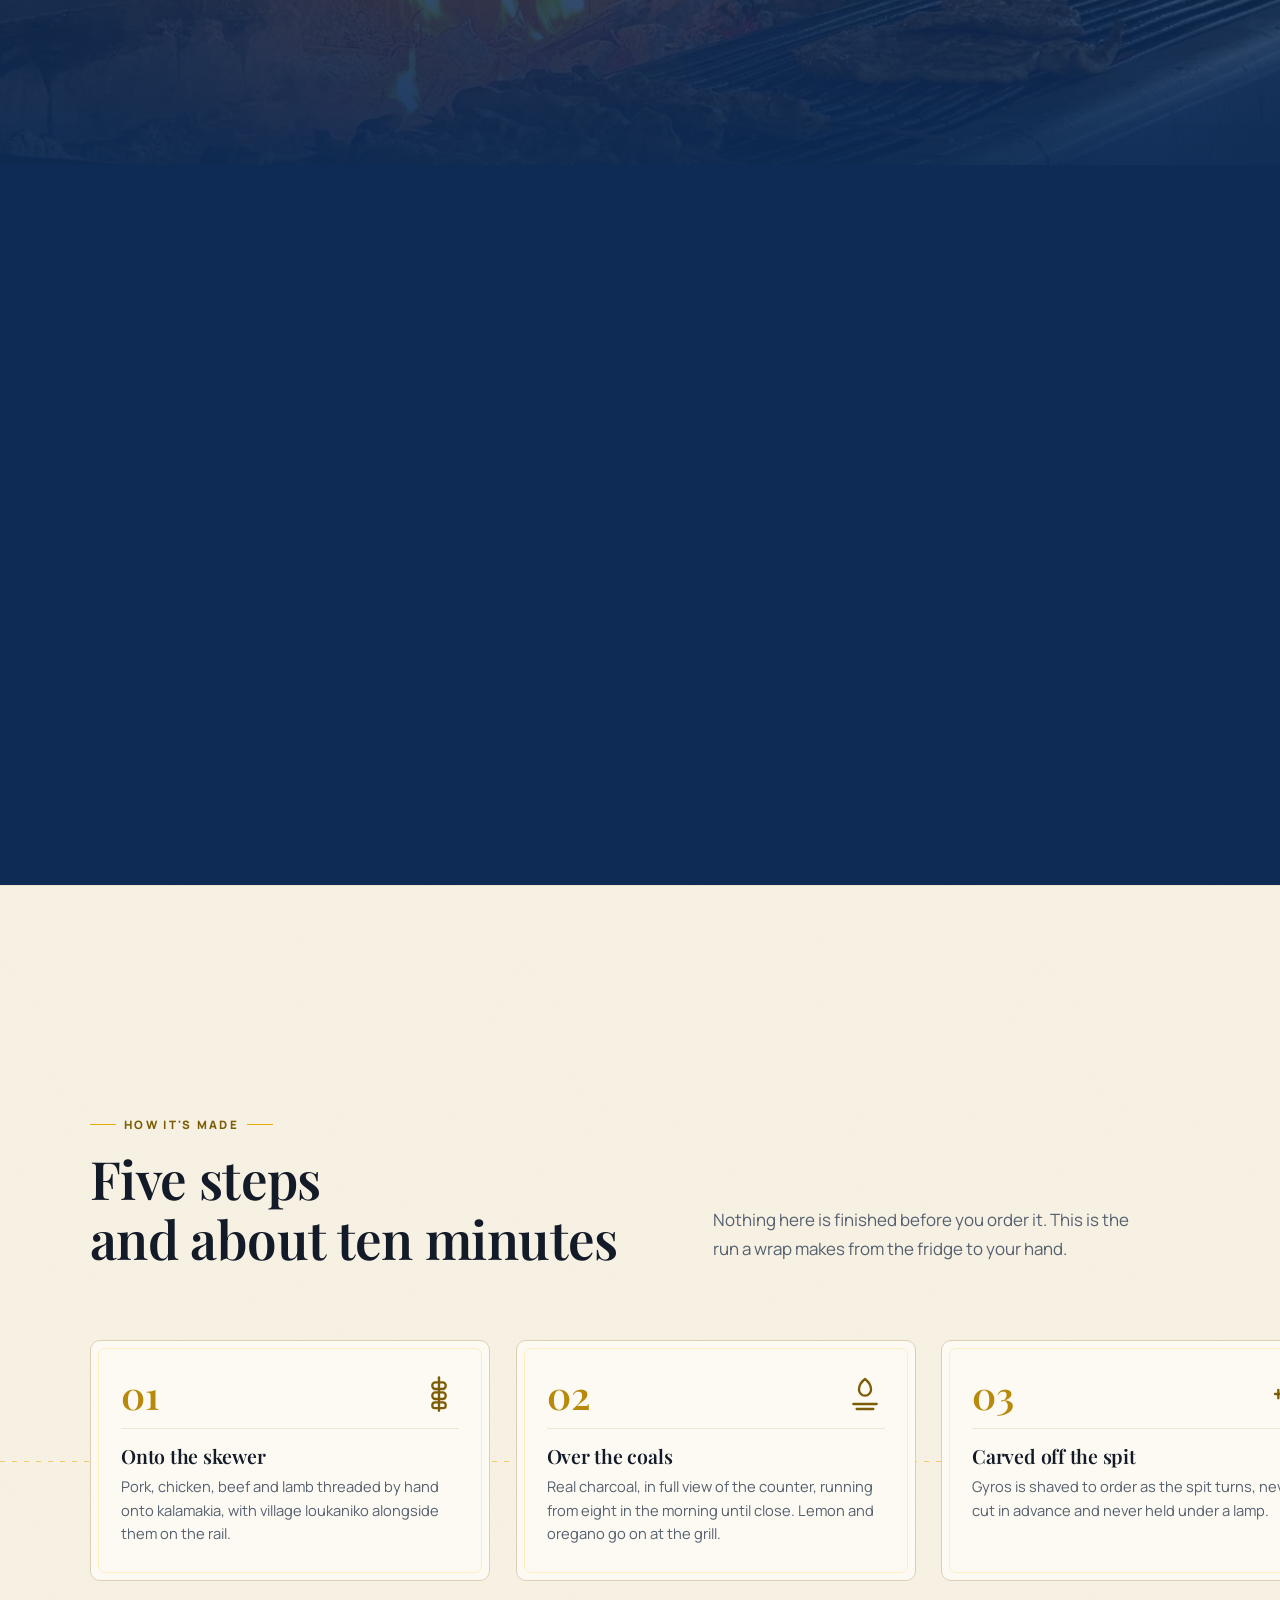
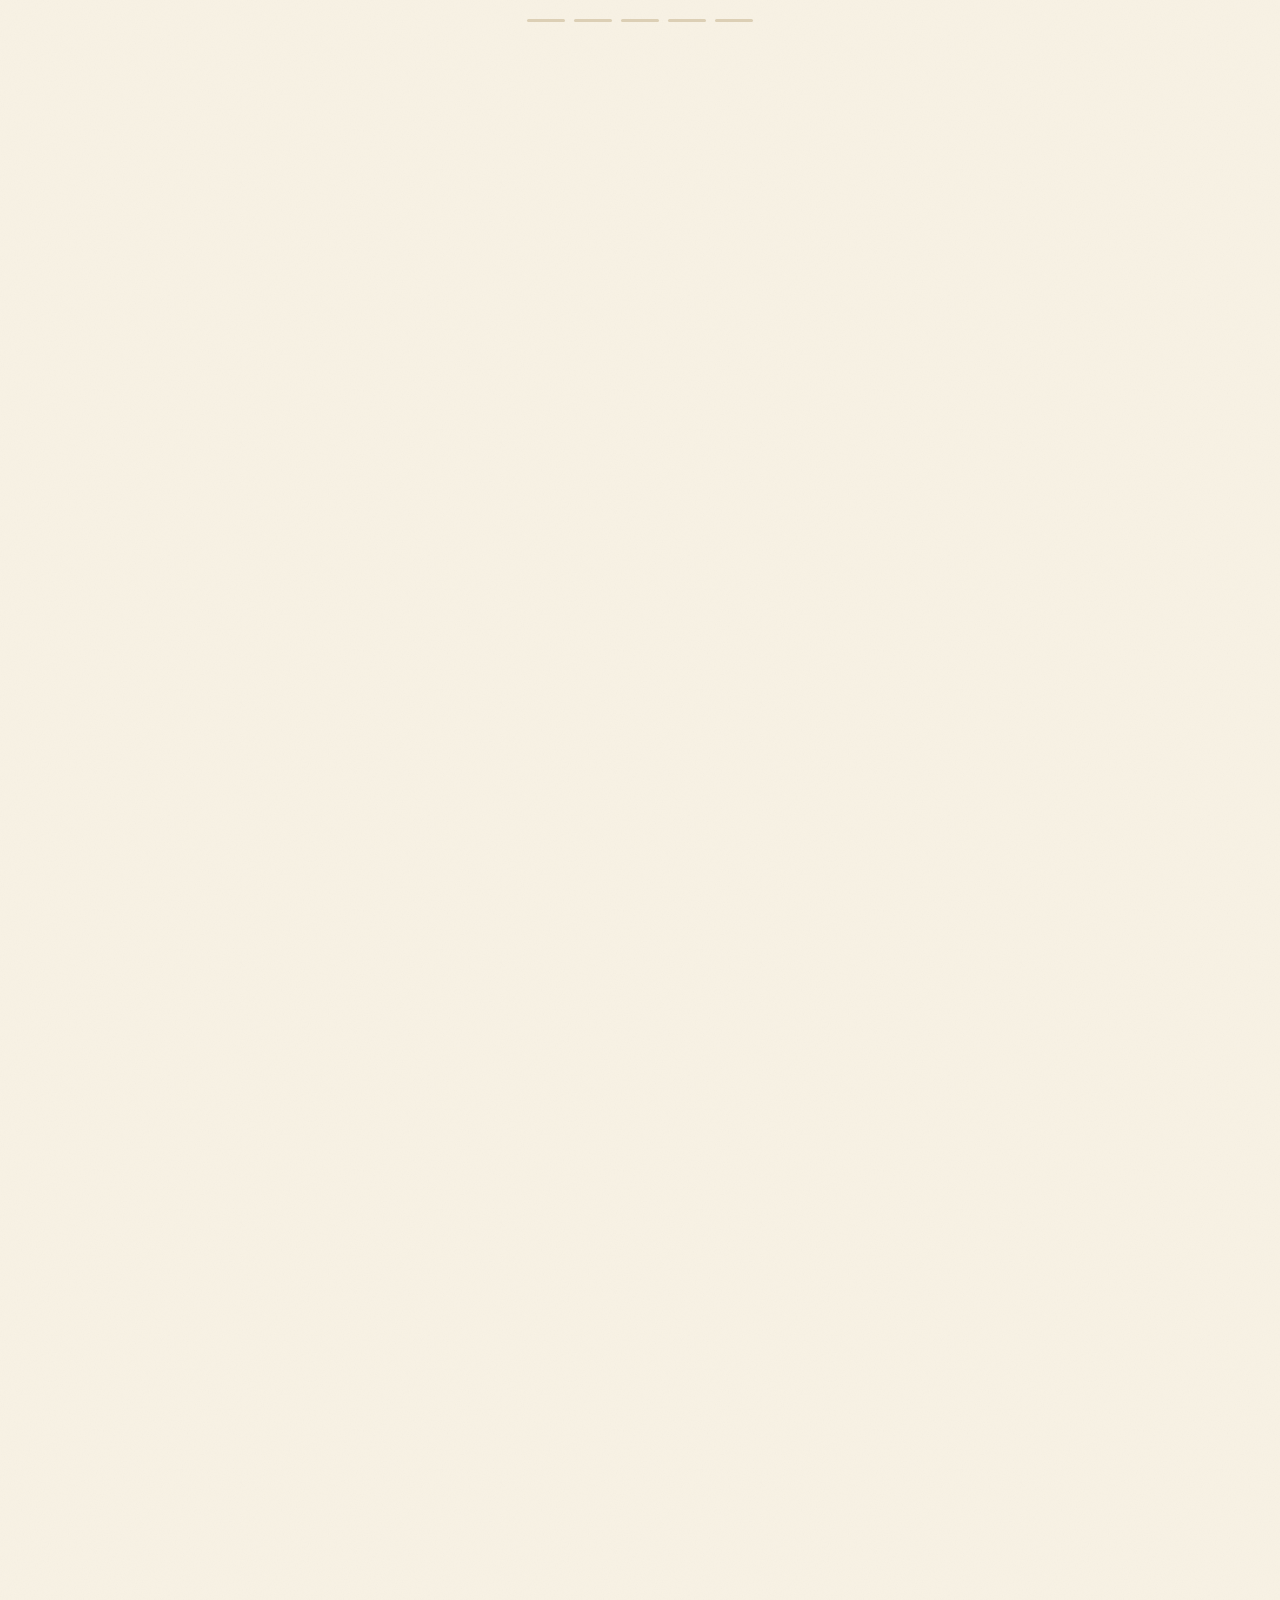
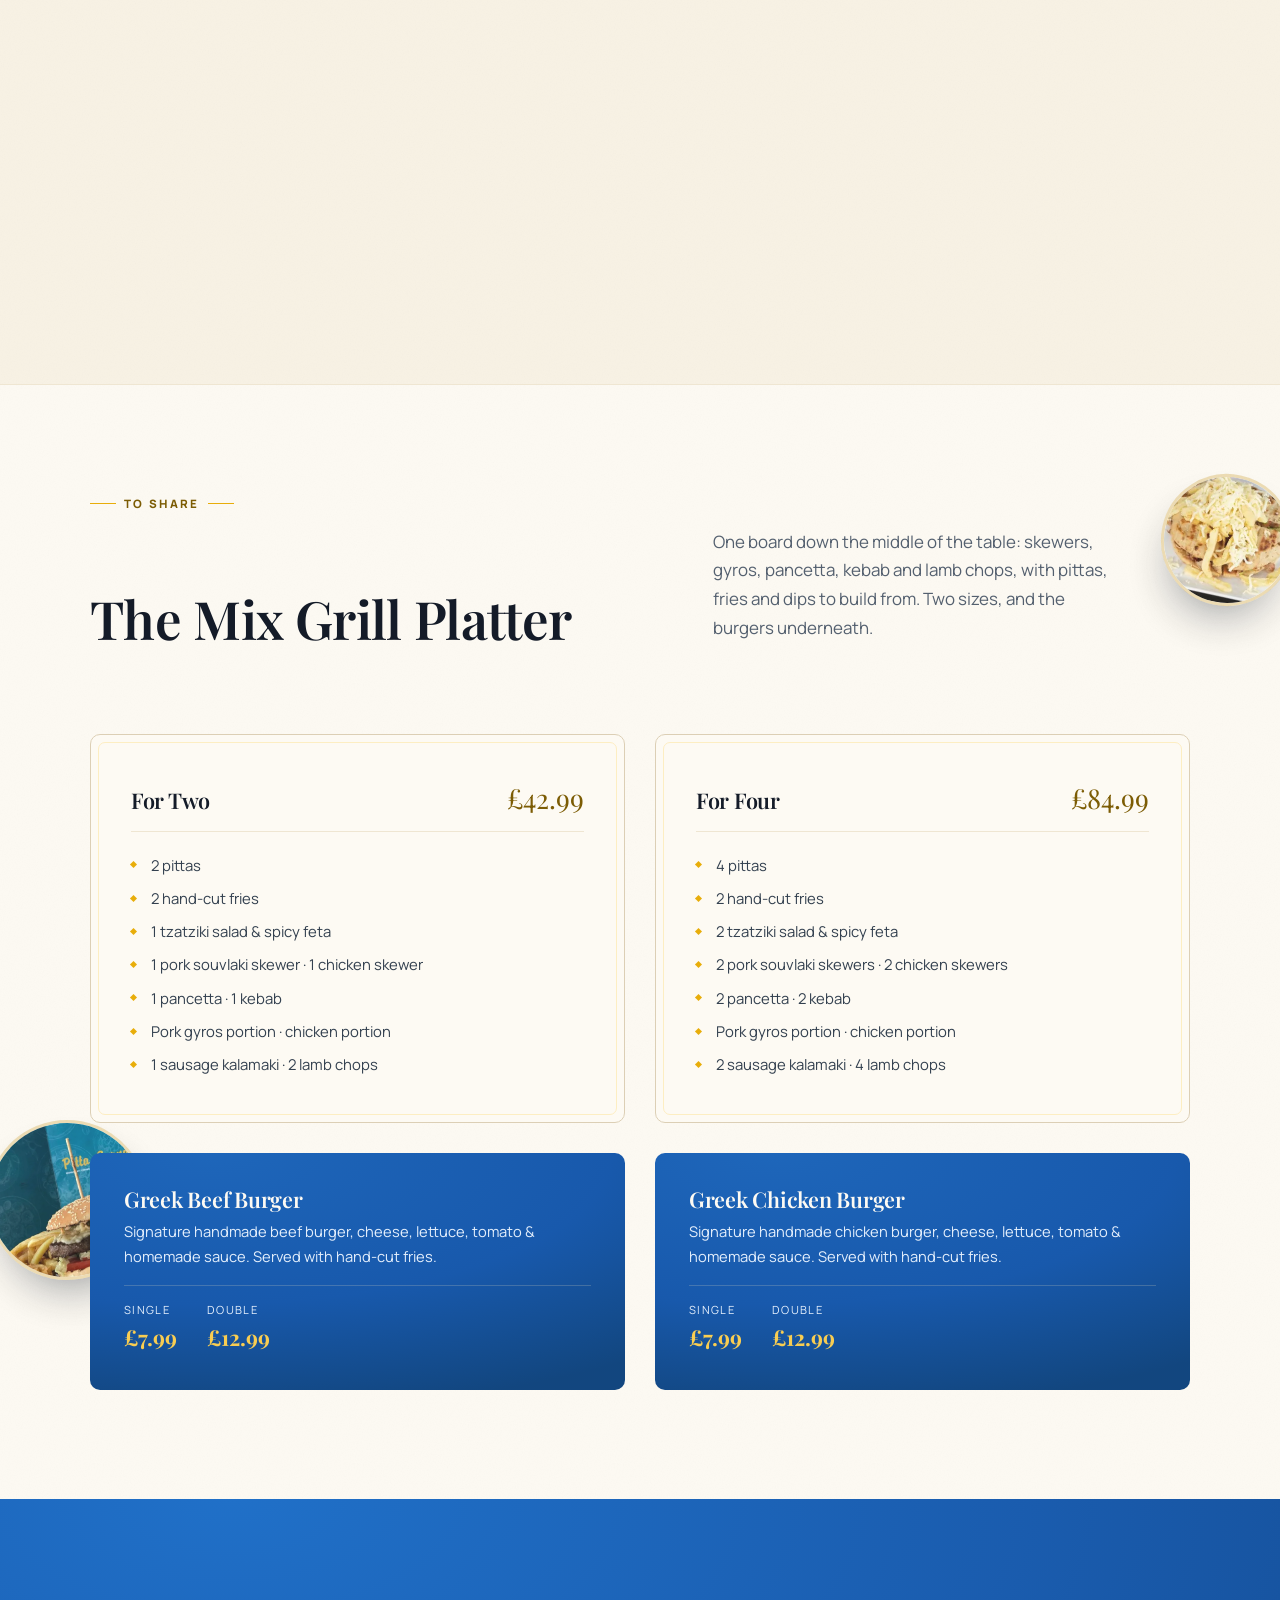
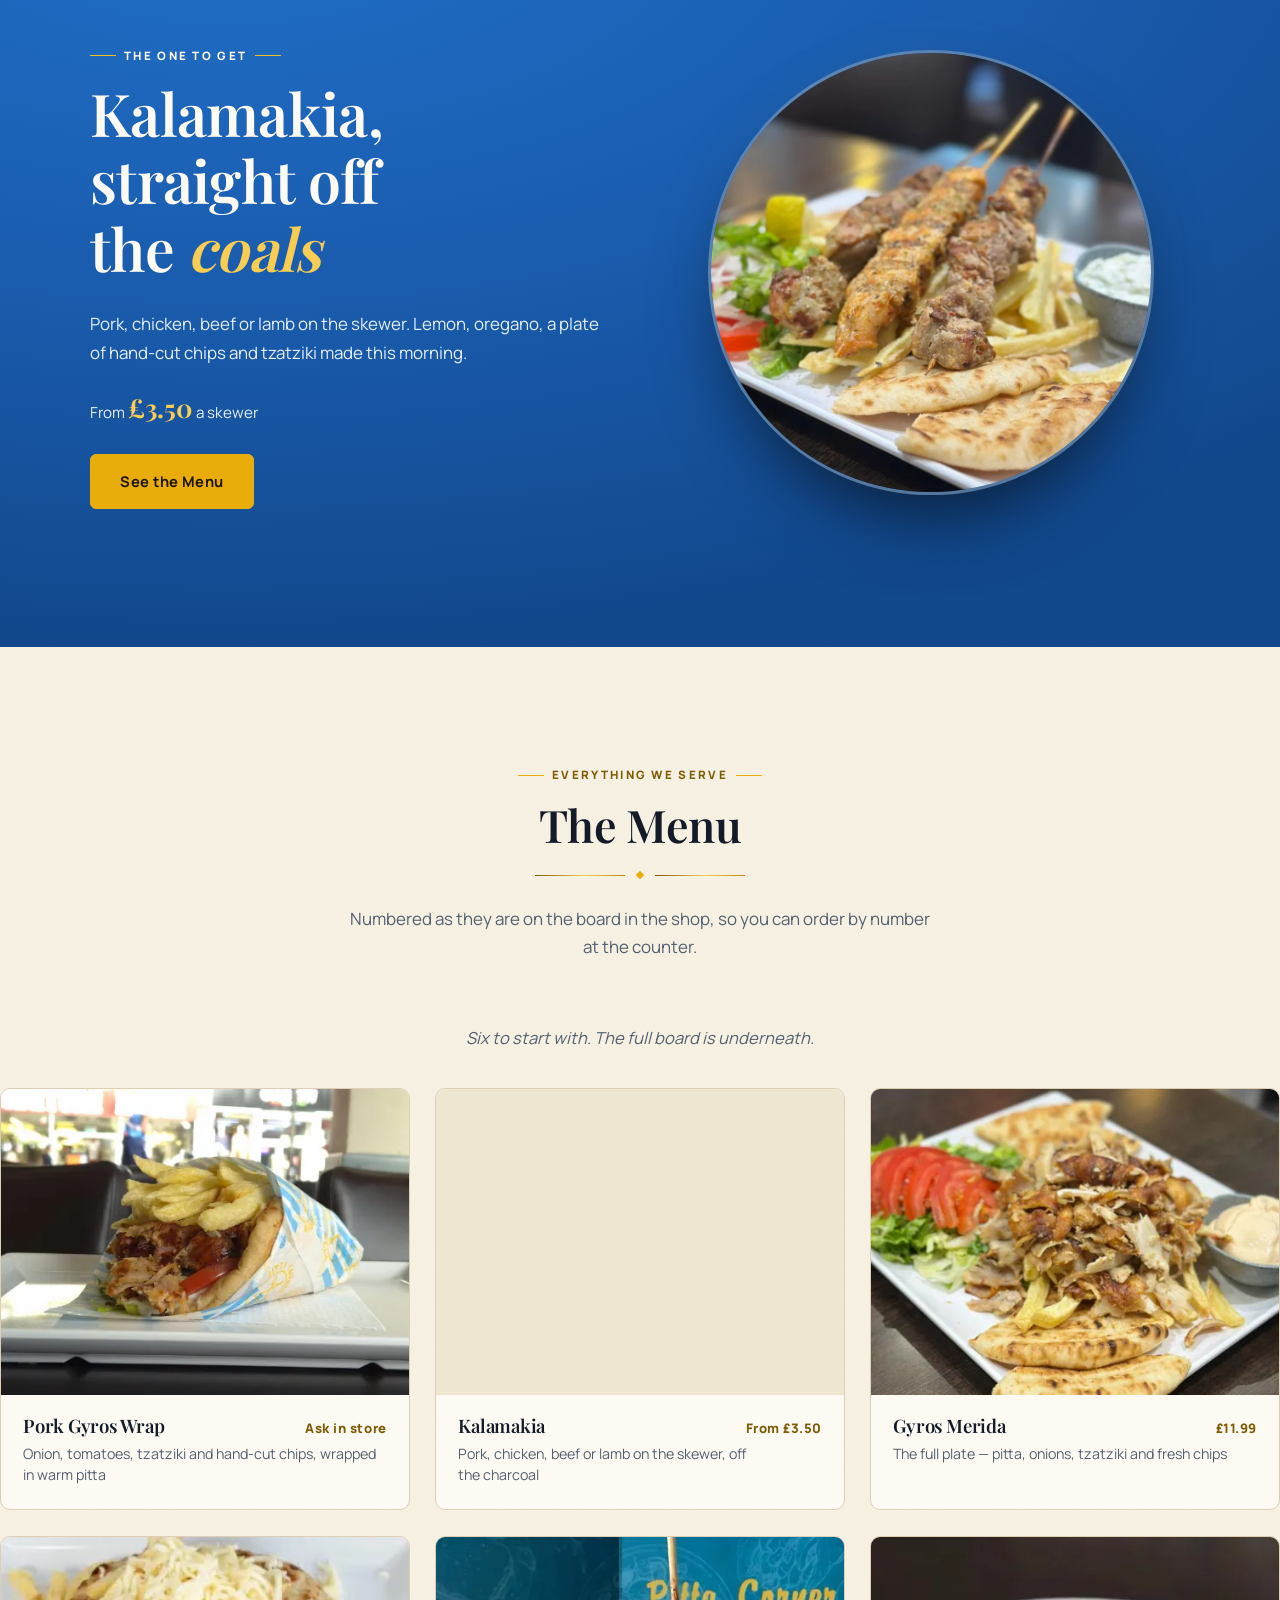
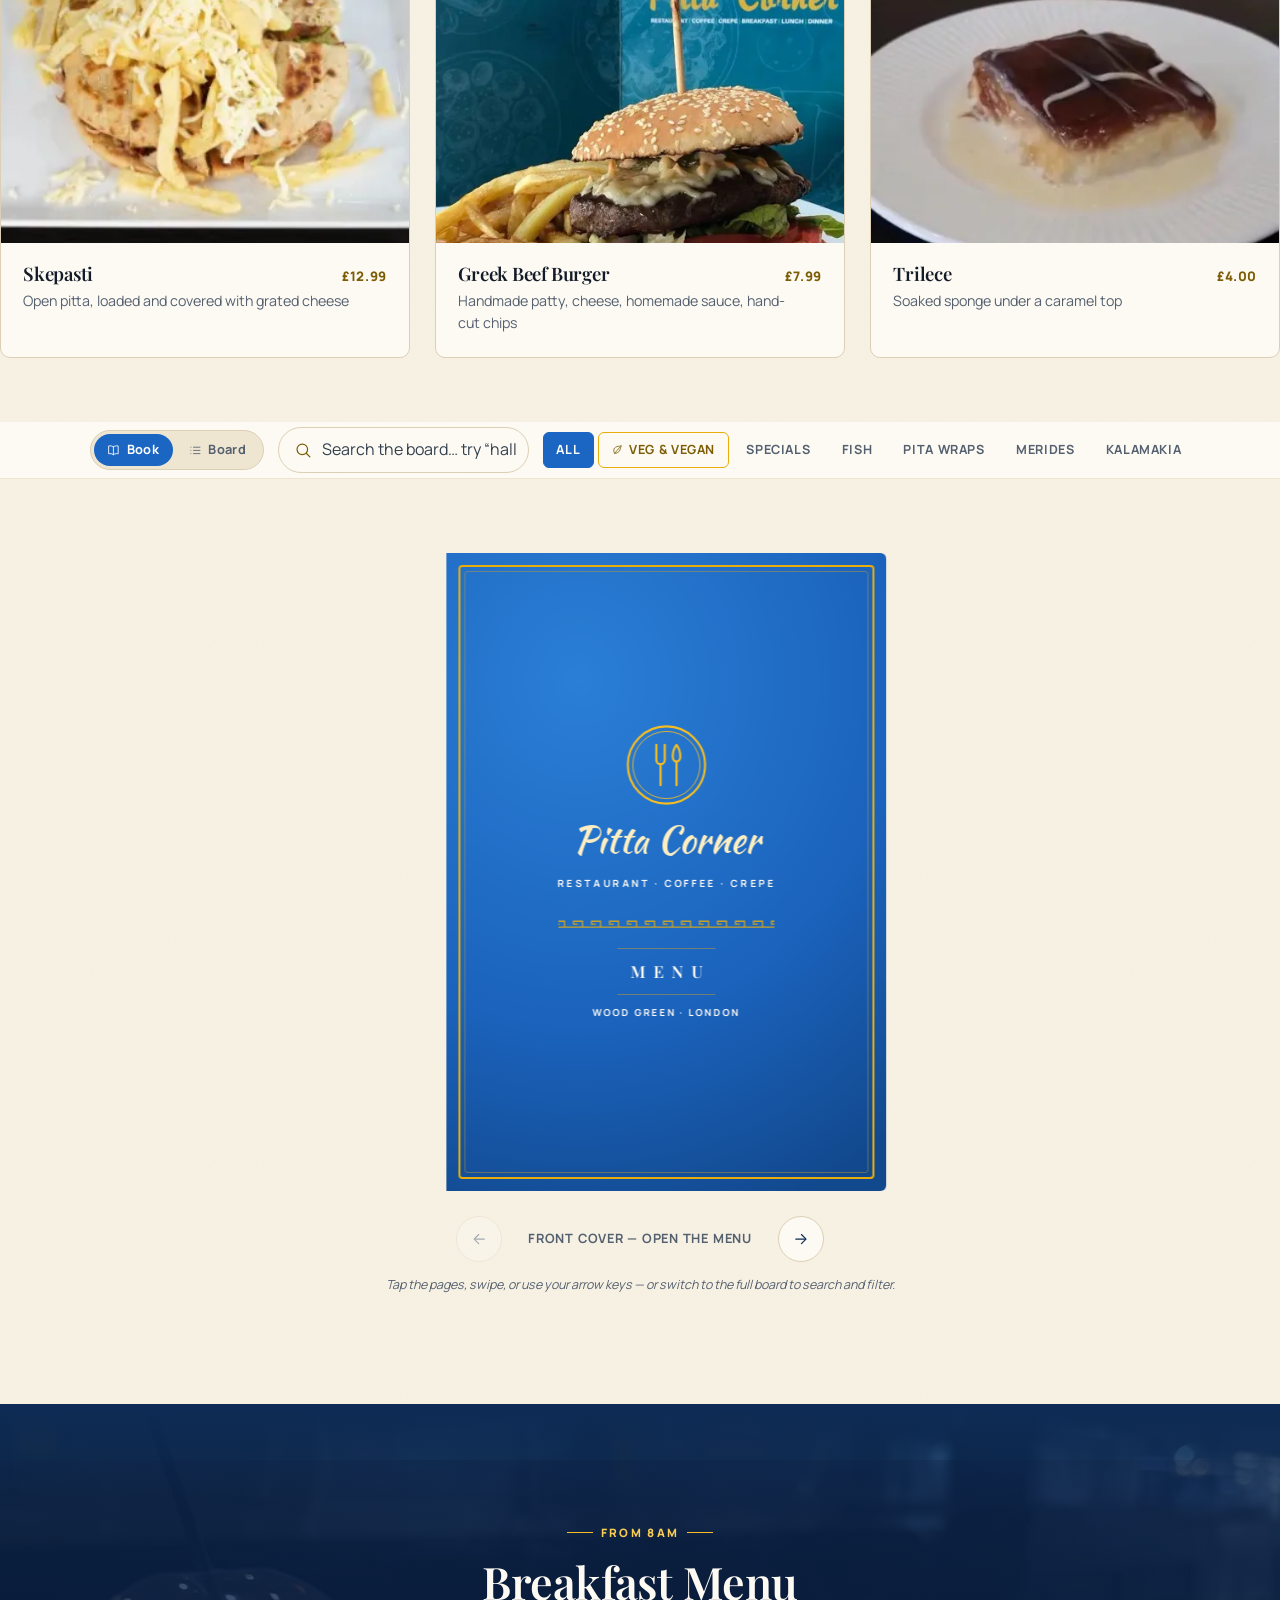
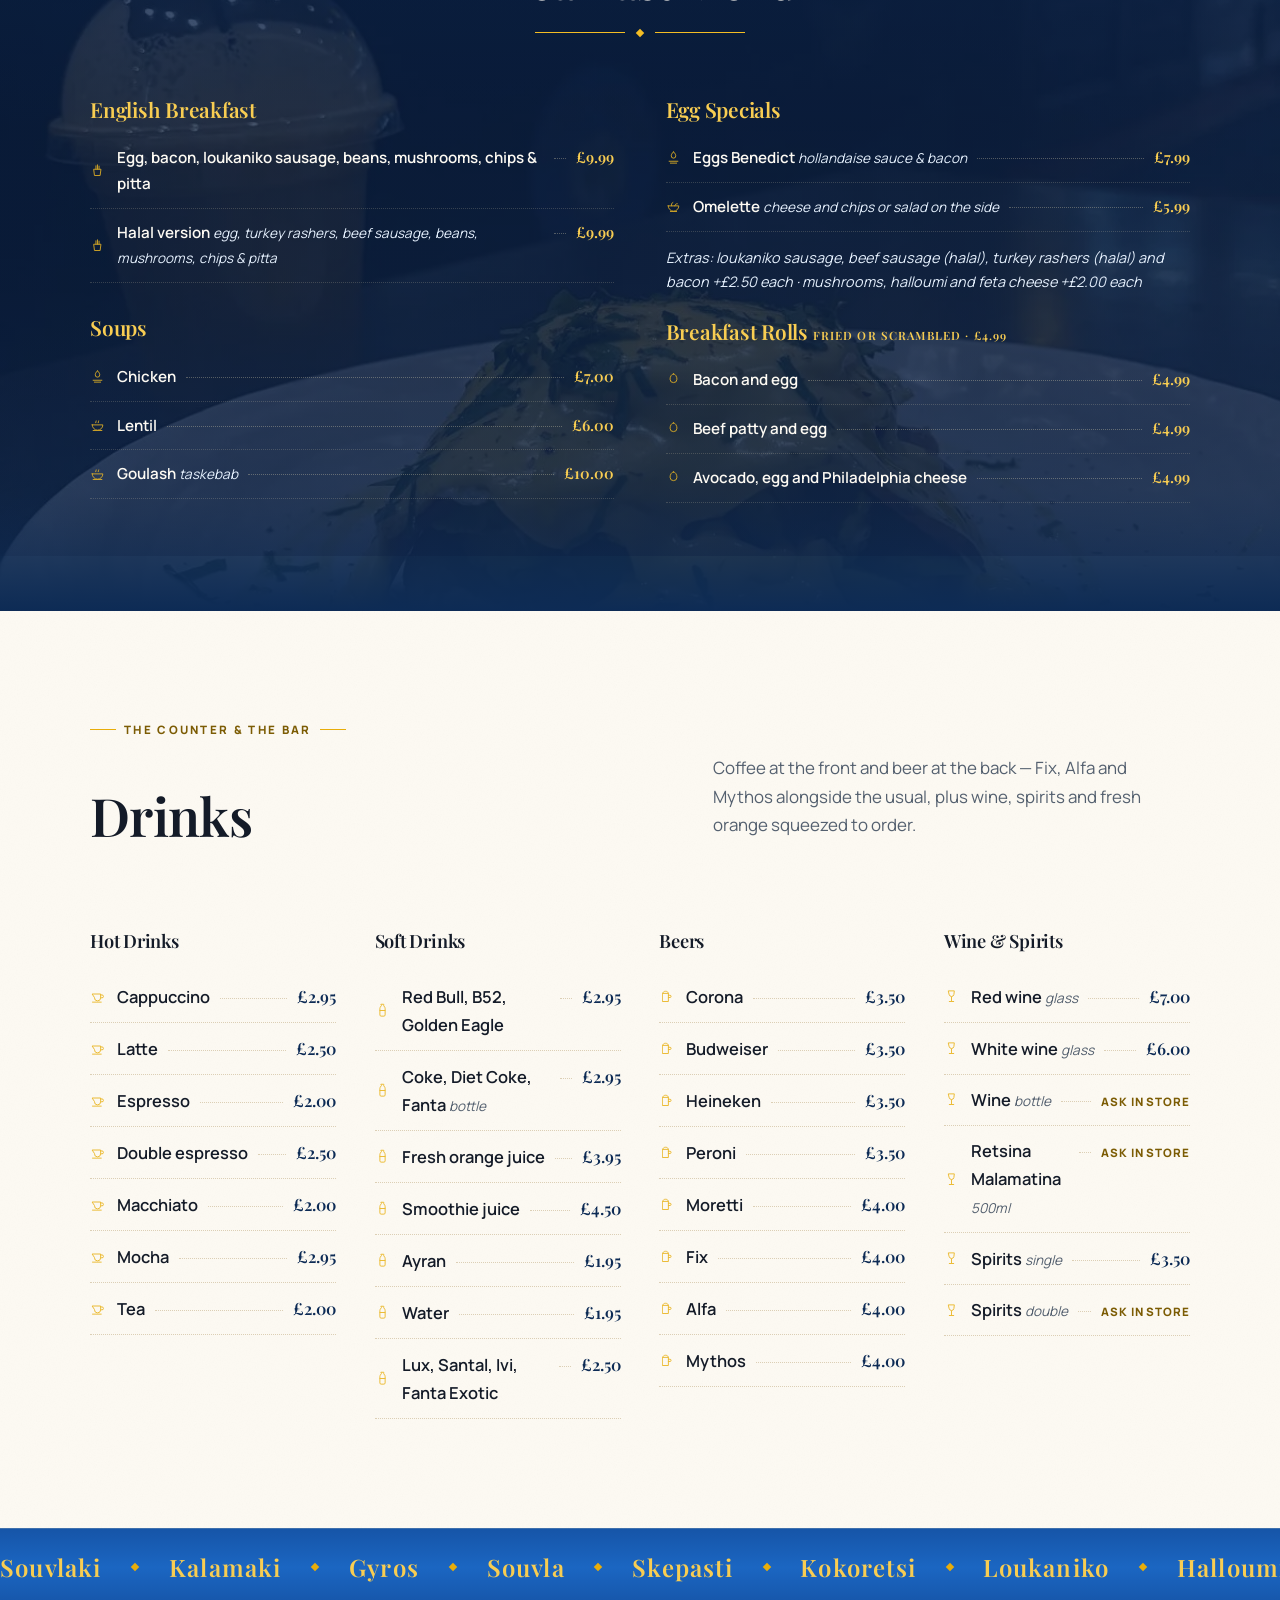
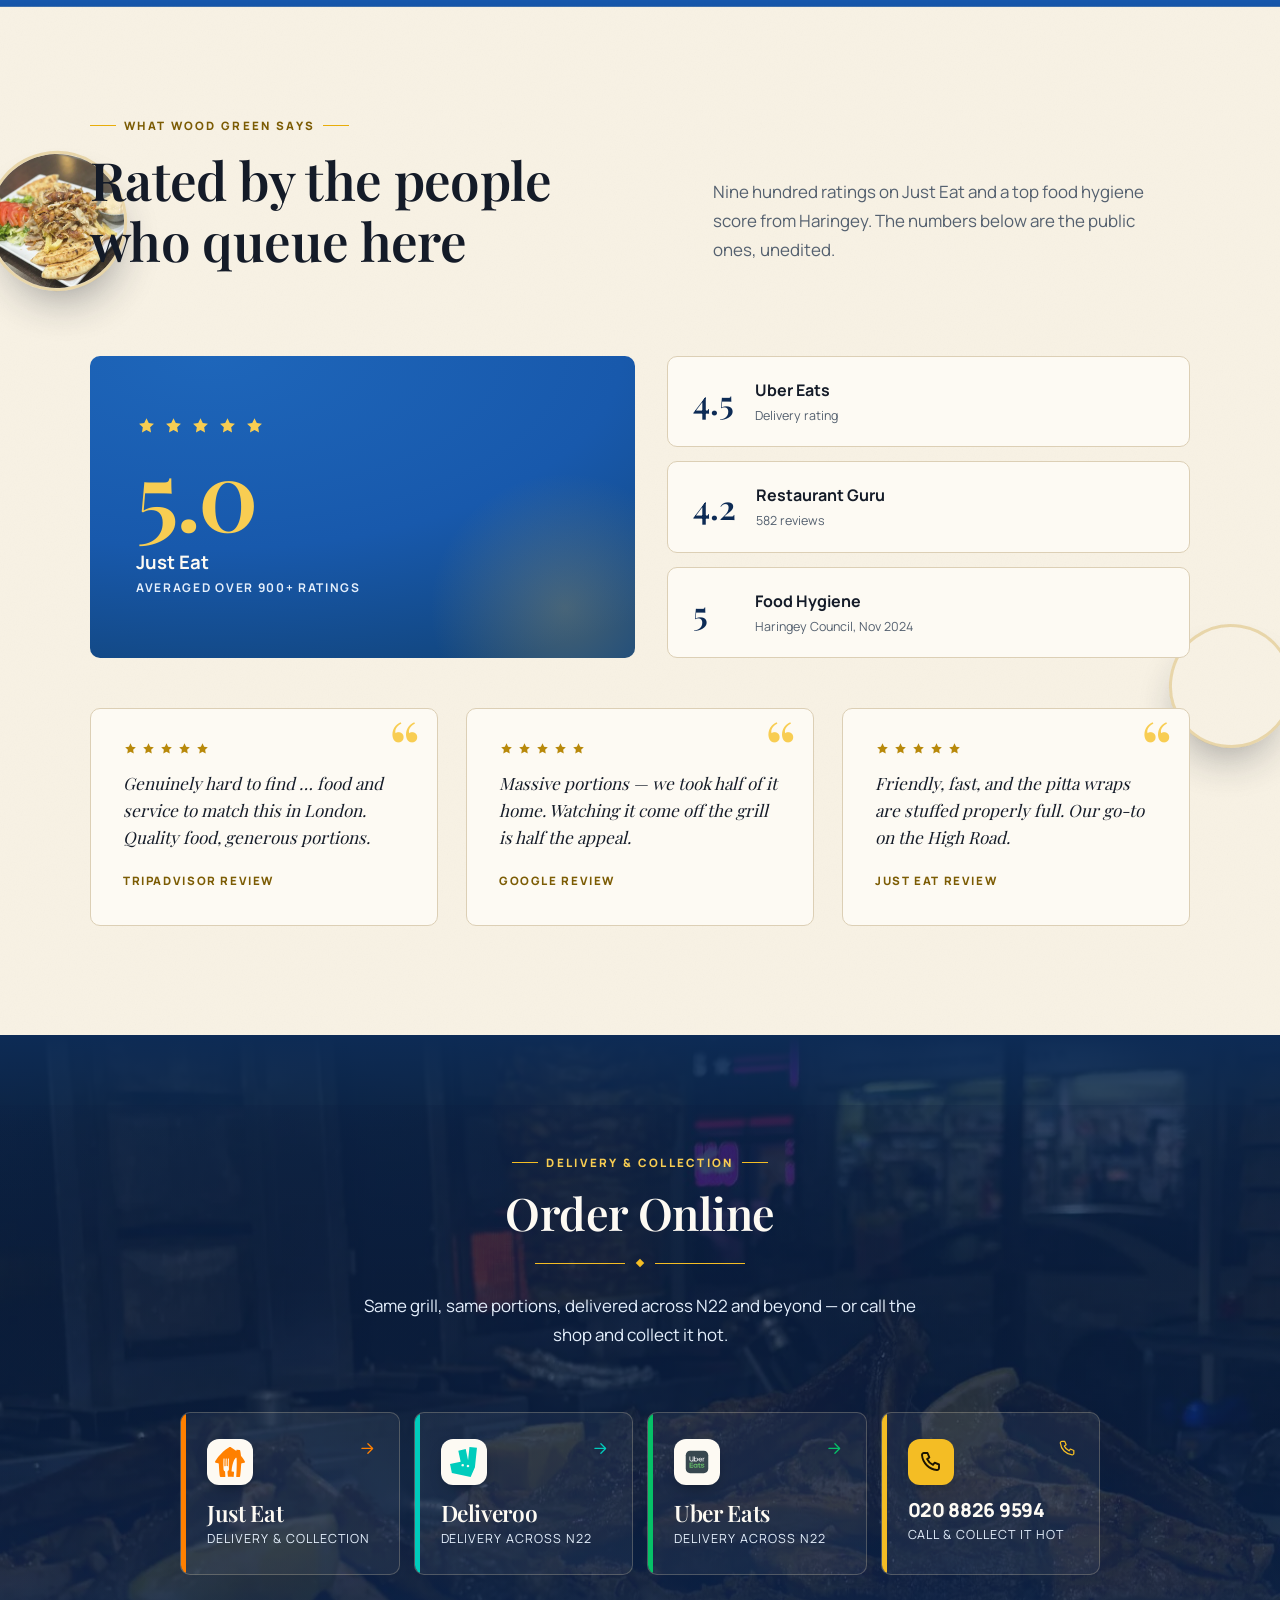
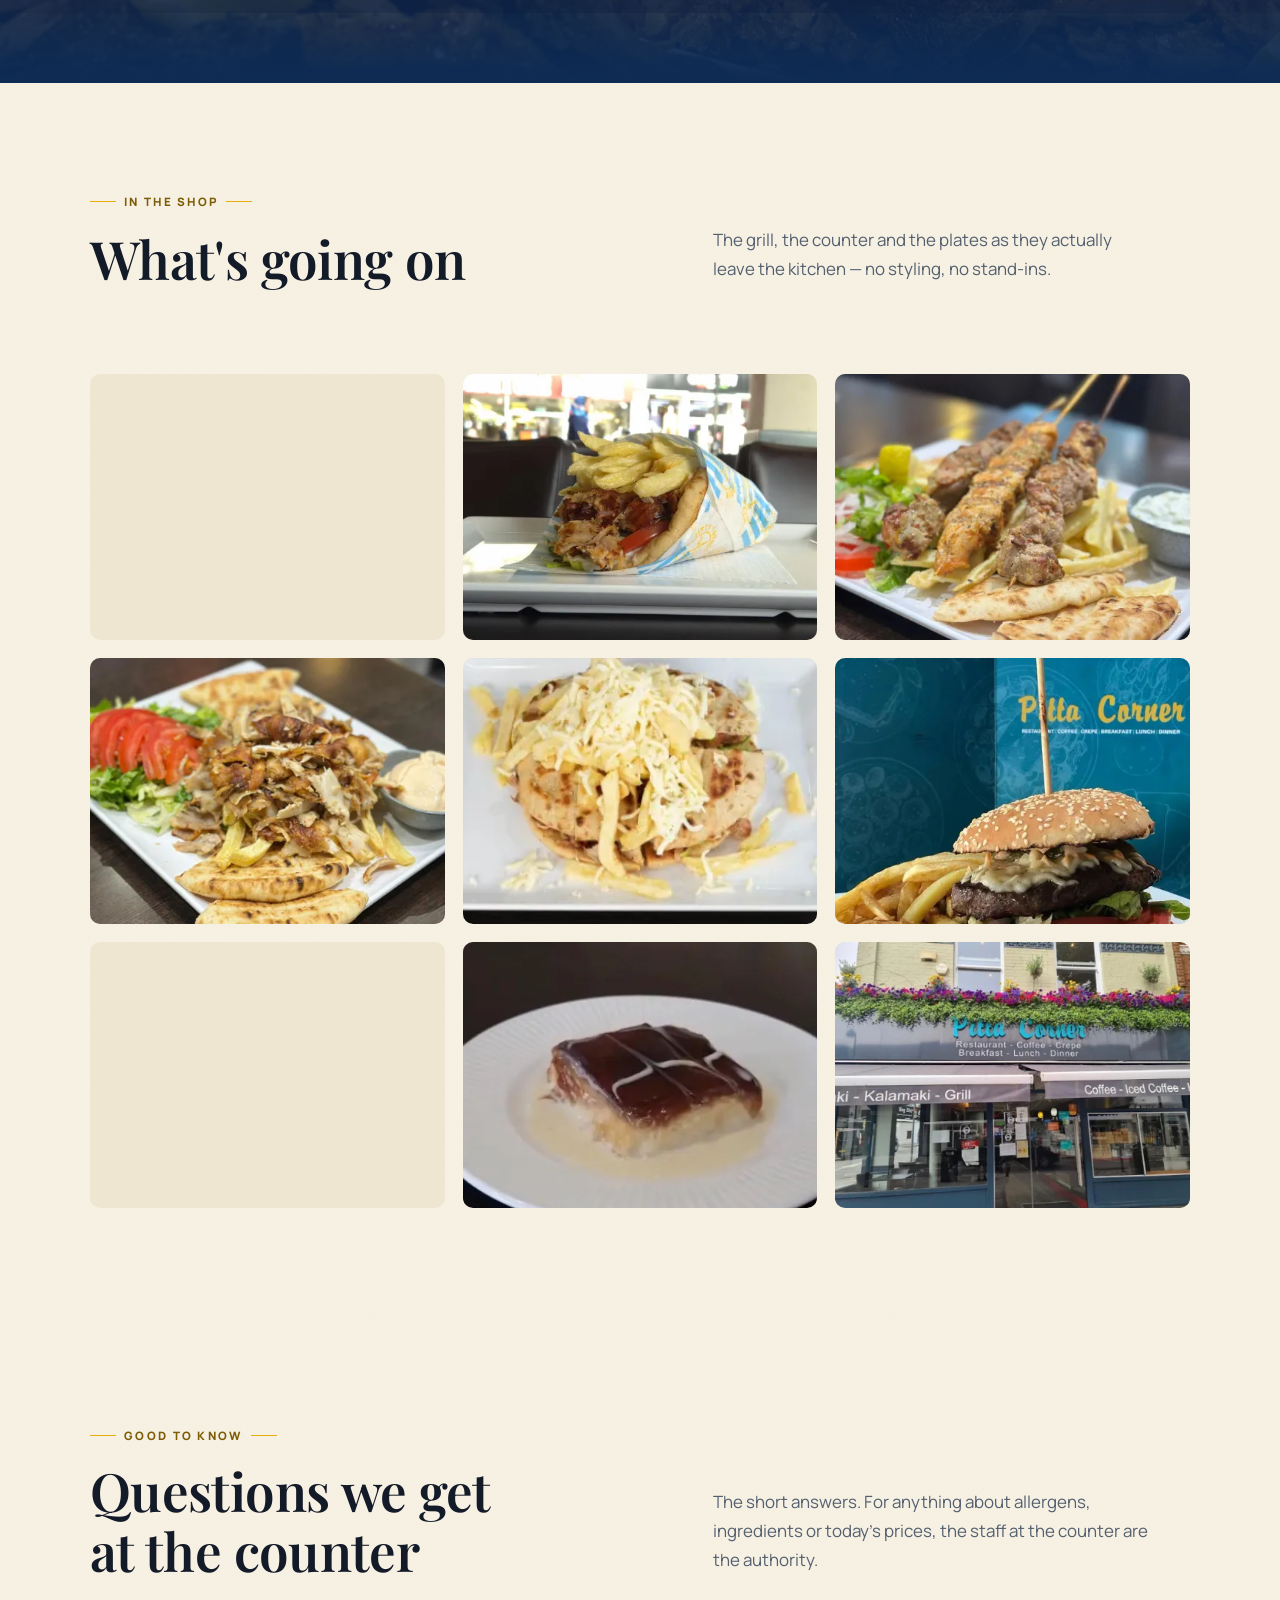
==== commit 17e55539: "Put Pitta Corner in the hero title, drop Greek identity, smooth motion - Hero H1 is now the restaura" ====
--- a/index.html
+++ b/index.html
@@ -3,12 +3,12 @@
 <head>
 <meta charset="UTF-8">
 <meta name="viewport" content="width=device-width, initial-scale=1.0">
-<title>Pitta Corner | Greek Restaurant, Coffee &amp; Crepes — Wood Green, London</title>
-<meta name="description" content="Pitta Corner, 43 High Road, Wood Green. Charcoal souvla and kalamakia, gyros wraps, skepasti, mix grill platters, Greek breakfast and crepes. Restaurant, coffee and crepes — breakfast, lunch and dinner, seven days a week.">
+<title>Pitta Corner | Charcoal Grill, Coffee &amp; Crepes — Wood Green, London</title>
+<meta name="description" content="Pitta Corner, 43 High Road, Wood Green. Charcoal souvla and kalamakia, gyros wraps, skepasti, mix grill platters, cooked breakfast and crepes. Restaurant, coffee and crepes — breakfast, lunch and dinner, seven days a week.">
 <meta name="theme-color" content="#1b66c2">
 <link rel="canonical" href="https://vlxner.github.io/PittaCorner/">
 <meta property="og:site_name" content="Pitta Corner">
-<meta property="og:title" content="Pitta Corner — Greek Restaurant, Wood Green">
+<meta property="og:title" content="Pitta Corner — Charcoal Grill, Wood Green">
 <meta property="og:description" content="Charcoal souvla, gyros and platters on the High Road. Breakfast, lunch and dinner, every day.">
 <meta property="og:type" content="restaurant">
 <meta property="og:locale" content="en_GB">
@@ -126,10 +126,11 @@
     <div class="hero-inner shell">
       <svg class="hero-badge" aria-hidden="true"><use href="#i-badge"/></svg>
       <p class="hero-kicker">Restaurant · Coffee · Crepe</p>
-      <h1>Greek charcoal<br>on the <em>High Road</em></h1>
+      <h1>Pitta <em>Corner</em></h1>
       <p class="hero-lead">
-        Souvla and kalamakia over open coals, gyros carved to order and chips cut
-        by hand — breakfast through to late dinner, seven days a week in Wood Green.
+        The charcoal grill on the High Road — souvla and kalamakia over open
+        coals, gyros carved to order and chips cut by hand. Breakfast through
+        to late dinner, seven days a week in Wood Green.
       </p>
       <div class="hero-actions">
         <a href="#menu" class="btn btn-gold btn-lg">View the Menu</a>
@@ -184,7 +185,7 @@
           <span class="offer-when"><svg class="ico" aria-hidden="true"><use href="#t-grill"/></svg>Till 11pm</span>
           <h3>The Grill at Night</h3>
           <p>Lamb chops, kokoretsi and ribeye off the charcoal, mix grill
-             platters for two or four, Greek beers and wine by the glass,
+             platters for two or four, cold beers and wine by the glass,
              trilece and baklava to finish.</p>
           <a class="offer-link" href="#specials">See the platters
             <svg class="ico" aria-hidden="true"><use href="#i-arrow"/></svg></a>
@@ -223,7 +224,7 @@
         <article class="pillar">
           <svg class="ico" aria-hidden="true"><use href="#i-knife"/></svg>
           <h3>Hand-cut fries</h3>
-          <p>Cut from whole potatoes each day, and they go inside the wrap rather than beside it — the Greek way.</p>
+          <p>Cut from whole potatoes each day, and they go inside the wrap, not beside it — the house way.</p>
         </article>
         <article class="pillar">
           <svg class="ico" aria-hidden="true"><use href="#i-leaf"/></svg>
@@ -478,7 +479,7 @@
           </div>
         </article>
         <article class="fd">
-          <div class="fd-img"><picture><source type="image/webp" srcset="photos/webp/burger-480.webp 480w" sizes="(max-width:640px) 92vw, (max-width:1040px) 46vw, 380px"><img src="photos/burger.jpg" alt="The Greek burger with hand-cut chips" width="800" height="600" loading="lazy" decoding="async"></picture></div>
+          <div class="fd-img"><picture><source type="image/webp" srcset="photos/webp/burger-480.webp 480w" sizes="(max-width:640px) 92vw, (max-width:1040px) 46vw, 380px"><img src="photos/burger.jpg" alt="Beef burger with hand-cut chips" width="800" height="600" loading="lazy" decoding="async"></picture></div>
           <div class="fd-body">
             <h3>Greek Beef Burger<span class="fd-price">£7.99</span></h3>
             <p>Handmade patty, cheese, homemade sauce, hand-cut chips</p>
@@ -598,7 +599,7 @@
                  loading="lazy" decoding="async"></picture>
           </figure>
           <header class="mhead"><svg class="dish-mark" aria-hidden="true"><use href="#d-wrap"/></svg><h3>Souvlaki Pita Wraps</h3><div class="rule"><i></i></div>
-          <p class="note">Wrapped with hand-cut fries inside, the way it's done back home.</p></header>
+          <p class="note">Wrapped with hand-cut fries folded inside — the house way.</p></header>
         <div class="dishes">
           <article class="dish"><p class="dtop"><span class="dno">13</span><svg class="dish-ico" aria-hidden="true"><use href="#t-spit"/></svg><span class="dname">Pork Gyros</span><span class="dots" aria-hidden="true"></span><span class="dprice ask">Ask in store</span></p><p class="ddesc">Onion, tomatoes, tzatziki &amp; fresh hand-cut fries</p></article>
           <article class="dish"><p class="dtop"><span class="dno">14</span><svg class="dish-ico" aria-hidden="true"><use href="#t-skewer"/></svg><span class="dname">Pork Kalamaki</span><span class="dots" aria-hidden="true"></span><span class="dprice ask">Ask in store</span></p><p class="ddesc">Onion, tomatoes, tzatziki &amp; hand-cut fries</p></article>
@@ -784,9 +785,9 @@
       <div class="section-head head-split">
         <p class="eyebrow">The Counter &amp; The Bar</p>
         <h2>Drinks</h2>
-        <p class="lead">Greek coffee culture at the front and Greek beer at the
-           back — Fix, Alfa and Mythos alongside the usual, plus wine, spirits
-           and fresh orange squeezed to order.</p>
+        <p class="lead">Coffee at the front and beer at the back — Fix, Alfa
+           and Mythos alongside the usual, plus wine, spirits and fresh
+           orange squeezed to order.</p>
         <div class="rule"><i></i></div>
       </div>
       <div class="drinks-grid stagger">
@@ -822,9 +823,9 @@
             <li><svg class="dish-ico" aria-hidden="true"><use href="#t-beer"/></svg><span>Heineken</span><i class="dots" aria-hidden="true"></i><b>£3.50</b></li>
             <li><svg class="dish-ico" aria-hidden="true"><use href="#t-beer"/></svg><span>Peroni</span><i class="dots" aria-hidden="true"></i><b>£3.50</b></li>
             <li><svg class="dish-ico" aria-hidden="true"><use href="#t-beer"/></svg><span>Moretti</span><i class="dots" aria-hidden="true"></i><b>£4.00</b></li>
-            <li><svg class="dish-ico" aria-hidden="true"><use href="#t-beer"/></svg><span>Fix <em>Greek</em></span><i class="dots" aria-hidden="true"></i><b>£4.00</b></li>
-            <li><svg class="dish-ico" aria-hidden="true"><use href="#t-beer"/></svg><span>Alfa <em>Greek</em></span><i class="dots" aria-hidden="true"></i><b>£4.00</b></li>
-            <li><svg class="dish-ico" aria-hidden="true"><use href="#t-beer"/></svg><span>Mythos <em>Greek</em></span><i class="dots" aria-hidden="true"></i><b>£4.00</b></li>
+            <li><svg class="dish-ico" aria-hidden="true"><use href="#t-beer"/></svg><span>Fix</span><i class="dots" aria-hidden="true"></i><b>£4.00</b></li>
+            <li><svg class="dish-ico" aria-hidden="true"><use href="#t-beer"/></svg><span>Alfa</span><i class="dots" aria-hidden="true"></i><b>£4.00</b></li>
+            <li><svg class="dish-ico" aria-hidden="true"><use href="#t-beer"/></svg><span>Mythos</span><i class="dots" aria-hidden="true"></i><b>£4.00</b></li>
           </ul>
         </div>
         <div class="drink-col">
@@ -909,7 +910,7 @@
       <div class="quotes stagger">
         <blockquote class="quote">
           <span class="stars" aria-hidden="true"><svg class="ico"><use href="#i-star"/></svg><svg class="ico"><use href="#i-star"/></svg><svg class="ico"><use href="#i-star"/></svg><svg class="ico"><use href="#i-star"/></svg><svg class="ico"><use href="#i-star"/></svg></span>
-          <p>Genuinely hard to find Greek food and service to match this in London. Quality food, generous portions.</p>
+          <p>Genuinely hard to find … food and service to match this in London. Quality food, generous portions.</p>
           <cite>Tripadvisor review</cite>
         </blockquote>
         <blockquote class="quote">
@@ -1003,7 +1004,7 @@
         </figure>
         <figure class="shot tall">
           <button class="shot-btn" type="button" data-full="photos/burger.jpg">
-            <picture><source type="image/webp" srcset="photos/webp/burger-480.webp 480w" sizes="(max-width:640px) 92vw, (max-width:1040px) 46vw, 380px"><img src="photos/burger.jpg" alt="The Greek burger with hand-cut chips" width="1200" height="900" loading="lazy" decoding="async"></picture>
+            <picture><source type="image/webp" srcset="photos/webp/burger-480.webp 480w" sizes="(max-width:640px) 92vw, (max-width:1040px) 46vw, 380px"><img src="photos/burger.jpg" alt="Beef burger with hand-cut chips" width="1200" height="900" loading="lazy" decoding="async"></picture>
           </button>
         </figure>
         <figure class="shot">
@@ -1181,7 +1182,7 @@
 </footer>
 
 <script type="application/ld+json">
-{"@context": "https://schema.org", "@type": "Restaurant", "name": "Pitta Corner", "url": "https://vlxner.github.io/PittaCorner/", "image": ["https://vlxner.github.io/PittaCorner/photos/shopfront.jpg", "https://vlxner.github.io/PittaCorner/photos/wrap.jpg", "https://vlxner.github.io/PittaCorner/photos/grill.jpg"], "servesCuisine": ["Greek", "Cypriot", "Mediterranean"], "priceRange": "££", "telephone": "+44 20 8826 9594", "address": {"@type": "PostalAddress", "streetAddress": "43 High Road, Wood Green", "addressLocality": "London", "postalCode": "N22 6BH", "addressCountry": "GB"}, "openingHoursSpecification": [{"@type": "OpeningHoursSpecification", "dayOfWeek": ["Monday", "Tuesday", "Wednesday", "Thursday", "Friday", "Saturday", "Sunday"], "opens": "08:00", "closes": "23:00"}], "acceptsReservations": "False", "hasMenu": {"@type": "Menu", "name": "Pitta Corner Menu", "inLanguage": "en-GB", "url": "https://vlxner.github.io/PittaCorner/#menu", "hasMenuSection": [{"@type": "MenuSection", "name": "Pitta Corner Specials", "hasMenuItem": [{"@type": "MenuItem", "name": "Koto Sufli", "description": "Served with pitta, tzatziki, hand-cut fries & salad", "offers": {"@type": "Offer", "price": "14.99", "priceCurrency": "GBP"}}, {"@type": "MenuItem", "name": "Ribeye", "description": "Served with pitta, tzatziki, hand-cut fries & salad", "offers": {"@type": "Offer", "price": "22.99", "priceCurrency": "GBP"}}, {"@type": "MenuItem", "name": "Grilled Chicken (Half)", "description": "Marinated with mustard sauce, served with pitta, tzatziki & hand-cut fries", "offers": {"@type": "Offer", "price": "12.99", "priceCurrency": "GBP"}}, {"@type": "MenuItem", "name": "Baby Chicken Souvla", "description": "Served with pitta, tzatziki, hand-cut fries & salad", "offers": {"@type": "Offer", "price": "12.99", "priceCurrency": "GBP"}}, {"@type": "MenuItem", "name": "Lamb Cutlets", "description": "Served with pitta, tzatziki, hand-cut fries & salad", "offers": {"@type": "Offer", "price": "19.99", "priceCurrency": "GBP"}}, {"@type": "MenuItem", "name": "Pork Steak", "description": "Marinated with mustard sauce, served with pitta, tzatziki & hand-cut fries", "offers": {"@type": "Offer", "price": "12.99", "priceCurrency": "GBP"}}, {"@type": "MenuItem", "name": "Kokoretsi", "description": "Served with pitta, tzatziki, hand-cut fries & salad", "offers": {"@type": "Offer", "price": "16.99", "priceCurrency": "GBP"}}, {"@type": "MenuItem", "name": "Lamb Chops Souvla", "description": "Served with pitta, tzatziki, hand-cut fries & salad", "offers": {"@type": "Offer", "price": "19.99", "priceCurrency": "GBP"}}, {"@type": "MenuItem", "name": "Lamb Souvla", "description": "Whole lamb on the spit — pre-order only", "offers": {"@type": "Offer", "price": "250.00", "priceCurrency": "GBP"}}]}, {"@type": "MenuSection", "name": "Fish", "hasMenuItem": [{"@type": "MenuItem", "name": "Sea Bass or Sea Bream", "description": "Grilled, served with hand-cut fries & salad", "offers": {"@type": "Offer", "price": "13.99", "priceCurrency": "GBP"}}, {"@type": "MenuItem", "name": "Calamari", "offers": {"@type": "Offer", "price": "8.99", "priceCurrency": "GBP"}}, {"@type": "MenuItem", "name": "Grilled Prawns", "description": "Served with hand-cut fries & salad", "offers": {"@type": "Offer", "price": "13.99", "priceCurrency": "GBP"}}]}, {"@type": "MenuSection", "name": "Souvlaki Pita Wraps", "hasMenuItem": [{"@type": "MenuItem", "name": "Pork Gyros", "description": "Onion, tomatoes, tzatziki & fresh hand-cut fries"}, {"@type": "MenuItem", "name": "Pork Kalamaki", "description": "Onion, tomatoes, tzatziki & hand-cut fries"}, {"@type": "MenuItem", "name": "Chicken Gyros", "description": "Lettuce, tomatoes, special sauce & hand-cut fries"}, {"@type": "MenuItem", "name": "Mix Pork & Chicken"}, {"@type": "MenuItem", "name": "Chicken Kalamaki", "description": "Onion, tomatoes, tzatziki & hand-cut fries"}, {"@type": "MenuItem", "name": "Kebab", "description": "Onion, tomatoes, tzatziki & hand-cut fries"}, {"@type": "MenuItem", "name": "Lamb Kalamaki", "description": "Onion, tomatoes, tzatziki & hand-cut fries"}, {"@type": "MenuItem", "name": "Sausage Kalamaki", "description": "Onion, tomatoes, tzatziki & hand-cut fries"}, {"@type": "MenuItem", "name": "Halloumi Kalamaki", "description": "Onion, tomatoes, tzatziki & hand-cut fries", "suitableForDiet": "https://schema.org/VegetarianDiet"}, {"@type": "MenuItem", "name": "Falafel Wrap", "description": "Houmous, lettuce, tomatoes & hand-cut fries", "suitableForDiet": "https://schema.org/VeganDiet"}]}, {"@type": "MenuSection", "name": "Merides — Portions", "hasMenuItem": [{"@type": "MenuItem", "name": "Pancetta", "description": "Pitta, tomatoes, onions, tzatziki & fresh fries", "offers": {"@type": "Offer", "price": "12.99", "priceCurrency": "GBP"}}, {"@type": "MenuItem", "name": "Pork Gyros", "description": "Pitta, tomatoes, onions, tzatziki & fresh fries", "offers": {"@type": "Offer", "price": "11.99", "priceCurrency": "GBP"}}, {"@type": "MenuItem", "name": "Pork Kalamaki", "description": "Pitta, tomatoes, onions, tzatziki & fresh fries", "offers": {"@type": "Offer", "price": "11.99", "priceCurrency": "GBP"}}, {"@type": "MenuItem", "name": "Chicken Gyros", "description": "Pitta, special sauce, lettuce, tomatoes & fresh fries"}, {"@type": "MenuItem", "name": "Chicken Kalamaki", "description": "Pitta, tomatoes, onions, tzatziki & fresh fries"}, {"@type": "MenuItem", "name": "Mix Gyros", "description": "Pitta, tomatoes, onions, tzatziki & fresh fries"}, {"@type": "MenuItem", "name": "Kebab", "description": "Pitta, tomatoes, onions, tzatziki & fresh fries"}, {"@type": "MenuItem", "name": "Lamb Kalamaki", "description": "Pitta, tomatoes, onions, tzatziki & fresh fries"}, {"@type": "MenuItem", "name": "Sausage Kalamaki", "description": "Pitta, tomatoes, onions, tzatziki & fresh fries"}, {"@type": "MenuItem", "name": "Falafel Portion", "description": "Houmous, lettuce, pitta, tomatoes & fresh fries", "suitableForDiet": "https://schema.org/VeganDiet"}, {"@type": "MenuItem", "name": "Halloumi Kalamaki", "description": "Pitta, tomatoes, onions, tzatziki & fresh fries", "suitableForDiet": "https://schema.org/VegetarianDiet"}]}, {"@type": "MenuSection", "name": "Kalamakia — Skewers", "hasMenuItem": [{"@type": "MenuItem", "name": "Pork", "offers": {"@type": "Offer", "price": "3.50", "priceCurrency": "GBP"}}, {"@type": "MenuItem", "name": "Chicken"}, {"@type": "MenuItem", "name": "Beef", "offers": {"@type": "Offer", "price": "3.50", "priceCurrency": "GBP"}}, {"@type": "MenuItem", "name": "Lamb", "offers": {"@type": "Offer", "price": "3.99", "priceCurrency": "GBP"}}, {"@type": "MenuItem", "name": "Village Sausage", "description": "Loukaniko horiatiko", "offers": {"@type": "Offer", "price": "3.99", "priceCurrency": "GBP"}}]}, {"@type": "MenuSection", "name": "Skepasti", "hasMenuItem": [{"@type": "MenuItem", "name": "Pork Gyros", "description": "Onion, tomatoes, tzatziki, homemade french fries & grated cheese"}, {"@type": "MenuItem", "name": "Chicken Gyros", "description": "Lettuce, tomatoes, special sauce, hand-cut fries & grated cheese", "offers": {"@type": "Offer", "price": "12.99", "priceCurrency": "GBP"}}, {"@type": "MenuItem", "name": "Mix Pork & Chicken", "offers": {"@type": "Offer", "price": "12.99", "priceCurrency": "GBP"}}, {"@type": "MenuItem", "name": "Halloumi Skepasti", "description": "Lettuce, tomatoes, special sauce, hand-cut fries & grated feta cheese", "offers": {"@type": "Offer", "price": "11.99", "priceCurrency": "GBP"}, "suitableForDiet": "https://schema.org/VegetarianDiet"}]}, {"@type": "MenuSection", "name": "Salad", "hasMenuItem": [{"@type": "MenuItem", "name": "Greek Salad", "description": "Tomatoes, cucumber, pepper, olives, feta cheese, olive oil & oregano", "offers": {"@type": "Offer", "price": "7.99", "priceCurrency": "GBP"}}, {"@type": "MenuItem", "name": "Dakos Salad", "description": "Cracker bread, grated feta cheese, tomatoes, olives, capers & olive oil", "offers": {"@type": "Offer", "price": "6.50", "priceCurrency": "GBP"}}, {"@type": "MenuItem", "name": "Special Salad", "description": "Lettuce, special sauce, boiled egg, croutons, chicken, tomatoes, cucumber, grated cheese & olive oil", "offers": {"@type": "Offer", "price": "8.99", "priceCurrency": "GBP"}}, {"@type": "MenuItem", "name": "Green Salad", "description": "Lettuce, spring onion, lemon & olive oil", "offers": {"@type": "Offer", "price": "4.99", "priceCurrency": "GBP"}}, {"@type": "MenuItem", "name": "Caesar Salad", "description": "Served with special sauce", "offers": {"@type": "Offer", "price": "12.99", "priceCurrency": "GBP"}}]}, {"@type": "MenuSection", "name": "Sides", "hasMenuItem": [{"@type": "MenuItem", "name": "Pitta bread", "offers": {"@type": "Offer", "price": "1.00", "priceCurrency": "GBP"}}, {"@type": "MenuItem", "name": "Small sauces", "offers": {"@type": "Offer", "price": "1.50", "priceCurrency": "GBP"}}, {"@type": "MenuItem", "name": "Fresh cut chips", "offers": {"@type": "Offer", "price": "3.50", "priceCurrency": "GBP"}}, {"@type": "MenuItem", "name": "Greek olives", "offers": {"@type": "Offer", "price": "3.00", "priceCurrency": "GBP"}}, {"@type": "MenuItem", "name": "Feta cheese", "offers": {"@type": "Offer", "price": "4.50", "priceCurrency": "GBP"}}, {"@type": "MenuItem", "name": "Grilled saganaki", "offers": {"@type": "Offer", "price": "4.00", "priceCurrency": "GBP"}}, {"@type": "MenuItem", "name": "Halloumi", "offers": {"@type": "Offer", "price": "4.00", "priceCurrency": "GBP"}}, {"@type": "MenuItem", "name": "Fresh cut fries with feta cheese", "offers": {"@type": "Offer", "price": "5.50", "priceCurrency": "GBP"}}, {"@type": "MenuItem", "name": "Grilled feta cheese", "description": "with tomato & olive oil", "offers": {"@type": "Offer", "price": "6.50", "priceCurrency": "GBP"}}, {"@type": "MenuItem", "name": "English breakfast", "description": "sausage, chips, egg, beans, mushrooms", "offers": {"@type": "Offer", "price": "9.99", "priceCurrency": "GBP"}}]}, {"@type": "MenuSection", "name": "Pitta Corner Dips", "hasMenuItem": [{"@type": "MenuItem", "name": "Spicy feta trokafteri", "offers": {"@type": "Offer", "price": "3.99", "priceCurrency": "GBP"}}, {"@type": "MenuItem", "name": "Tzatziki", "offers": {"@type": "Offer", "price": "3.99", "priceCurrency": "GBP"}}, {"@type": "MenuItem", "name": "Houmous", "offers": {"@type": "Offer", "price": "3.99", "priceCurrency": "GBP"}}]}, {"@type": "MenuSection", "name": "Crepes & Dessert", "hasMenuItem": [{"@type": "MenuItem", "name": "Sweet crepe", "description": "nutella, grated biscuit, banana", "offers": {"@type": "Offer", "price": "6.00", "priceCurrency": "GBP"}}, {"@type": "MenuItem", "name": "Salted crepe", "description": "ham, cheese, tomatoes", "offers": {"@type": "Offer", "price": "6.99", "priceCurrency": "GBP"}}, {"@type": "MenuItem", "name": "Trilece", "offers": {"@type": "Offer", "price": "4.00", "priceCurrency": "GBP"}}, {"@type": "MenuItem", "name": "Baklava", "offers": {"@type": "Offer", "price": "4.00", "priceCurrency": "GBP"}}, {"@type": "MenuItem", "name": "Kadaifi", "offers": {"@type": "Offer", "price": "4.00", "priceCurrency": "GBP"}}]}, {"@type": "MenuSection", "name": "Mix Grill Platter", "hasMenuItem": [{"@type": "MenuItem", "name": "Mix Grill Platter For Two", "description": "2 pittas, 2 hand-cut fries, 1 tzatziki salad & spicy feta, 1 pork souvlaki skewer · 1 chicken skewer, 1 pancetta · 1 kebab, Pork gyros portion · chicken portion, 1 sausage kalamaki · 2 lamb chops", "offers": {"@type": "Offer", "price": "42.99", "priceCurrency": "GBP"}}, {"@type": "MenuItem", "name": "Mix Grill Platter For Four", "description": "4 pittas, 2 hand-cut fries, 2 tzatziki salad & spicy feta, 2 pork souvlaki skewers · 2 chicken skewers, 2 pancetta · 2 kebab, Pork gyros portion · chicken portion, 2 sausage kalamaki · 4 lamb chops", "offers": {"@type": "Offer", "price": "84.99", "priceCurrency": "GBP"}}]}, {"@type": "MenuSection", "name": "Greek Burgers", "hasMenuItem": [{"@type": "MenuItem", "name": "Greek Beef Burger", "description": "Signature handmade beef burger, cheese, lettuce, tomato & homemade sauce. Served with hand-cut fries.", "offers": [{"@type": "Offer", "price": "7.99", "priceCurrency": "GBP", "name": "Single"}, {"@type": "Offer", "price": "12.99", "priceCurrency": "GBP", "name": "Double"}]}, {"@type": "MenuItem", "name": "Greek Chicken Burger", "description": "Signature handmade chicken burger, cheese, lettuce, tomato & homemade sauce. Served with hand-cut fries.", "offers": [{"@type": "Offer", "price": "7.99", "priceCurrency": "GBP", "name": "Single"}, {"@type": "Offer", "price": "12.99", "priceCurrency": "GBP", "name": "Double"}]}]}, {"@type": "MenuSection", "name": "Breakfast", "hasMenuItem": [{"@type": "MenuItem", "name": "Egg, bacon, loukaniko sausage, beans, mushrooms, chips & pitta", "offers": {"@type": "Offer", "price": "9.99", "priceCurrency": "GBP"}}, {"@type": "MenuItem", "name": "Halal version", "description": "egg, turkey rashers, beef sausage, beans, mushrooms, chips & pitta", "offers": {"@type": "Offer", "price": "9.99", "priceCurrency": "GBP"}}, {"@type": "MenuItem", "name": "Chicken", "offers": {"@type": "Offer", "price": "7.00", "priceCurrency": "GBP"}}, {"@type": "MenuItem", "name": "Lentil", "offers": {"@type": "Offer", "price": "6.00", "priceCurrency": "GBP"}}, {"@type": "MenuItem", "name": "Goulash", "description": "taskebab", "offers": {"@type": "Offer", "price": "10.00", "priceCurrency": "GBP"}}, {"@type": "MenuItem", "name": "Eggs Benedict", "description": "hollandaise sauce & bacon", "offers": {"@type": "Offer", "price": "7.99", "priceCurrency": "GBP"}}, {"@type": "MenuItem", "name": "Omelette", "description": "cheese and chips or salad on the side", "offers": {"@type": "Offer", "price": "5.99", "priceCurrency": "GBP"}}, {"@type": "MenuItem", "name": "Bacon and egg", "offers": {"@type": "Offer", "price": "4.99", "priceCurrency": "GBP"}}, {"@type": "MenuItem", "name": "Beef patty and egg", "offers": {"@type": "Offer", "price": "4.99", "priceCurrency": "GBP"}}, {"@type": "MenuItem", "name": "Avocado, egg and Philadelphia cheese", "offers": {"@type": "Offer", "price": "4.99", "priceCurrency": "GBP"}}]}, {"@type": "MenuSection", "name": "Drinks", "hasMenuItem": [{"@type": "MenuItem", "name": "Cappuccino", "offers": {"@type": "Offer", "price": "2.95", "priceCurrency": "GBP"}}, {"@type": "MenuItem", "name": "Latte", "offers": {"@type": "Offer", "price": "2.50", "priceCurrency": "GBP"}}, {"@type": "MenuItem", "name": "Espresso", "offers": {"@type": "Offer", "price": "2.00", "priceCurrency": "GBP"}}, {"@type": "MenuItem", "name": "Double espresso", "offers": {"@type": "Offer", "price": "2.50", "priceCurrency": "GBP"}}, {"@type": "MenuItem", "name": "Macchiato", "offers": {"@type": "Offer", "price": "2.00", "priceCurrency": "GBP"}}, {"@type": "MenuItem", "name": "Mocha", "offers": {"@type": "Offer", "price": "2.95", "priceCurrency": "GBP"}}, {"@type": "MenuItem", "name": "Tea", "offers": {"@type": "Offer", "price": "2.00", "priceCurrency": "GBP"}}, {"@type": "MenuItem", "name": "Red Bull, B52, Golden Eagle", "offers": {"@type": "Offer", "price": "2.95", "priceCurrency": "GBP"}}, {"@type": "MenuItem", "name": "Coke, Diet Coke, Fanta", "description": "bottle", "offers": {"@type": "Offer", "price": "2.95", "priceCurrency": "GBP"}}, {"@type": "MenuItem", "name": "Fresh orange juice", "offers": {"@type": "Offer", "price": "3.95", "priceCurrency": "GBP"}}, {"@type": "MenuItem", "name": "Smoothie juice", "offers": {"@type": "Offer", "price": "4.50", "priceCurrency": "GBP"}}, {"@type": "MenuItem", "name": "Ayran", "offers": {"@type": "Offer", "price": "1.95", "priceCurrency": "GBP"}}, {"@type": "MenuItem", "name": "Water", "offers": {"@type": "Offer", "price": "1.95", "priceCurrency": "GBP"}}, {"@type": "MenuItem", "name": "Lux, Santal, Ivi, Fanta Exotic", "offers": {"@type": "Offer", "price": "2.50", "priceCurrency": "GBP"}}, {"@type": "MenuItem", "name": "Corona", "offers": {"@type": "Offer", "price": "3.50", "priceCurrency": "GBP"}}, {"@type": "MenuItem", "name": "Budweiser", "offers": {"@type": "Offer", "price": "3.50", "priceCurrency": "GBP"}}, {"@type": "MenuItem", "name": "Heineken", "offers": {"@type": "Offer", "price": "3.50", "priceCurrency": "GBP"}}, {"@type": "MenuItem", "name": "Peroni", "offers": {"@type": "Offer", "price": "3.50", "priceCurrency": "GBP"}}, {"@type": "MenuItem", "name": "Moretti", "offers": {"@type": "Offer", "price": "4.00", "priceCurrency": "GBP"}}, {"@type": "MenuItem", "name": "Fix", "description": "Greek", "offers": {"@type": "Offer", "price": "4.00", "priceCurrency": "GBP"}}, {"@type": "MenuItem", "name": "Alfa", "description": "Greek", "offers": {"@type": "Offer", "price": "4.00", "priceCurrency": "GBP"}}, {"@type": "MenuItem", "name": "Mythos", "description": "Greek", "offers": {"@type": "Offer", "price": "4.00", "priceCurrency": "GBP"}}, {"@type": "MenuItem", "name": "Red wine", "description": "glass", "offers": {"@type": "Offer", "price": "7.00", "priceCurrency": "GBP"}}, {"@type": "MenuItem", "name": "White wine", "description": "glass", "offers": {"@type": "Offer", "price": "6.00", "priceCurrency": "GBP"}}, {"@type": "MenuItem", "name": "Wine", "description": "bottle"}, {"@type": "MenuItem", "name": "Retsina Malamatina", "description": "500ml"}, {"@type": "MenuItem", "name": "Spirits", "description": "single", "offers": {"@type": "Offer", "price": "3.50", "priceCurrency": "GBP"}}, {"@type": "MenuItem", "name": "Spirits", "description": "double"}]}]}}
+{"@context": "https://schema.org", "@type": "Restaurant", "name": "Pitta Corner", "url": "https://vlxner.github.io/PittaCorner/", "image": ["https://vlxner.github.io/PittaCorner/photos/shopfront.jpg", "https://vlxner.github.io/PittaCorner/photos/wrap.jpg", "https://vlxner.github.io/PittaCorner/photos/grill.jpg"], "servesCuisine": ["Mediterranean"], "priceRange": "££", "telephone": "+44 20 8826 9594", "address": {"@type": "PostalAddress", "streetAddress": "43 High Road, Wood Green", "addressLocality": "London", "postalCode": "N22 6BH", "addressCountry": "GB"}, "openingHoursSpecification": [{"@type": "OpeningHoursSpecification", "dayOfWeek": ["Monday", "Tuesday", "Wednesday", "Thursday", "Friday", "Saturday", "Sunday"], "opens": "08:00", "closes": "23:00"}], "acceptsReservations": "False", "hasMenu": {"@type": "Menu", "name": "Pitta Corner Menu", "inLanguage": "en-GB", "url": "https://vlxner.github.io/PittaCorner/#menu", "hasMenuSection": [{"@type": "MenuSection", "name": "Pitta Corner Specials", "hasMenuItem": [{"@type": "MenuItem", "name": "Koto Sufli", "description": "Served with pitta, tzatziki, hand-cut fries & salad", "offers": {"@type": "Offer", "price": "14.99", "priceCurrency": "GBP"}}, {"@type": "MenuItem", "name": "Ribeye", "description": "Served with pitta, tzatziki, hand-cut fries & salad", "offers": {"@type": "Offer", "price": "22.99", "priceCurrency": "GBP"}}, {"@type": "MenuItem", "name": "Grilled Chicken (Half)", "description": "Marinated with mustard sauce, served with pitta, tzatziki & hand-cut fries", "offers": {"@type": "Offer", "price": "12.99", "priceCurrency": "GBP"}}, {"@type": "MenuItem", "name": "Baby Chicken Souvla", "description": "Served with pitta, tzatziki, hand-cut fries & salad", "offers": {"@type": "Offer", "price": "12.99", "priceCurrency": "GBP"}}, {"@type": "MenuItem", "name": "Lamb Cutlets", "description": "Served with pitta, tzatziki, hand-cut fries & salad", "offers": {"@type": "Offer", "price": "19.99", "priceCurrency": "GBP"}}, {"@type": "MenuItem", "name": "Pork Steak", "description": "Marinated with mustard sauce, served with pitta, tzatziki & hand-cut fries", "offers": {"@type": "Offer", "price": "12.99", "priceCurrency": "GBP"}}, {"@type": "MenuItem", "name": "Kokoretsi", "description": "Served with pitta, tzatziki, hand-cut fries & salad", "offers": {"@type": "Offer", "price": "16.99", "priceCurrency": "GBP"}}, {"@type": "MenuItem", "name": "Lamb Chops Souvla", "description": "Served with pitta, tzatziki, hand-cut fries & salad", "offers": {"@type": "Offer", "price": "19.99", "priceCurrency": "GBP"}}, {"@type": "MenuItem", "name": "Lamb Souvla", "description": "Whole lamb on the spit — pre-order only", "offers": {"@type": "Offer", "price": "250.00", "priceCurrency": "GBP"}}]}, {"@type": "MenuSection", "name": "Fish", "hasMenuItem": [{"@type": "MenuItem", "name": "Sea Bass or Sea Bream", "description": "Grilled, served with hand-cut fries & salad", "offers": {"@type": "Offer", "price": "13.99", "priceCurrency": "GBP"}}, {"@type": "MenuItem", "name": "Calamari", "offers": {"@type": "Offer", "price": "8.99", "priceCurrency": "GBP"}}, {"@type": "MenuItem", "name": "Grilled Prawns", "description": "Served with hand-cut fries & salad", "offers": {"@type": "Offer", "price": "13.99", "priceCurrency": "GBP"}}]}, {"@type": "MenuSection", "name": "Souvlaki Pita Wraps", "hasMenuItem": [{"@type": "MenuItem", "name": "Pork Gyros", "description": "Onion, tomatoes, tzatziki & fresh hand-cut fries"}, {"@type": "MenuItem", "name": "Pork Kalamaki", "description": "Onion, tomatoes, tzatziki & hand-cut fries"}, {"@type": "MenuItem", "name": "Chicken Gyros", "description": "Lettuce, tomatoes, special sauce & hand-cut fries"}, {"@type": "MenuItem", "name": "Mix Pork & Chicken"}, {"@type": "MenuItem", "name": "Chicken Kalamaki", "description": "Onion, tomatoes, tzatziki & hand-cut fries"}, {"@type": "MenuItem", "name": "Kebab", "description": "Onion, tomatoes, tzatziki & hand-cut fries"}, {"@type": "MenuItem", "name": "Lamb Kalamaki", "description": "Onion, tomatoes, tzatziki & hand-cut fries"}, {"@type": "MenuItem", "name": "Sausage Kalamaki", "description": "Onion, tomatoes, tzatziki & hand-cut fries"}, {"@type": "MenuItem", "name": "Halloumi Kalamaki", "description": "Onion, tomatoes, tzatziki & hand-cut fries", "suitableForDiet": "https://schema.org/VegetarianDiet"}, {"@type": "MenuItem", "name": "Falafel Wrap", "description": "Houmous, lettuce, tomatoes & hand-cut fries", "suitableForDiet": "https://schema.org/VeganDiet"}]}, {"@type": "MenuSection", "name": "Merides — Portions", "hasMenuItem": [{"@type": "MenuItem", "name": "Pancetta", "description": "Pitta, tomatoes, onions, tzatziki & fresh fries", "offers": {"@type": "Offer", "price": "12.99", "priceCurrency": "GBP"}}, {"@type": "MenuItem", "name": "Pork Gyros", "description": "Pitta, tomatoes, onions, tzatziki & fresh fries", "offers": {"@type": "Offer", "price": "11.99", "priceCurrency": "GBP"}}, {"@type": "MenuItem", "name": "Pork Kalamaki", "description": "Pitta, tomatoes, onions, tzatziki & fresh fries", "offers": {"@type": "Offer", "price": "11.99", "priceCurrency": "GBP"}}, {"@type": "MenuItem", "name": "Chicken Gyros", "description": "Pitta, special sauce, lettuce, tomatoes & fresh fries"}, {"@type": "MenuItem", "name": "Chicken Kalamaki", "description": "Pitta, tomatoes, onions, tzatziki & fresh fries"}, {"@type": "MenuItem", "name": "Mix Gyros", "description": "Pitta, tomatoes, onions, tzatziki & fresh fries"}, {"@type": "MenuItem", "name": "Kebab", "description": "Pitta, tomatoes, onions, tzatziki & fresh fries"}, {"@type": "MenuItem", "name": "Lamb Kalamaki", "description": "Pitta, tomatoes, onions, tzatziki & fresh fries"}, {"@type": "MenuItem", "name": "Sausage Kalamaki", "description": "Pitta, tomatoes, onions, tzatziki & fresh fries"}, {"@type": "MenuItem", "name": "Falafel Portion", "description": "Houmous, lettuce, pitta, tomatoes & fresh fries", "suitableForDiet": "https://schema.org/VeganDiet"}, {"@type": "MenuItem", "name": "Halloumi Kalamaki", "description": "Pitta, tomatoes, onions, tzatziki & fresh fries", "suitableForDiet": "https://schema.org/VegetarianDiet"}]}, {"@type": "MenuSection", "name": "Kalamakia — Skewers", "hasMenuItem": [{"@type": "MenuItem", "name": "Pork", "offers": {"@type": "Offer", "price": "3.50", "priceCurrency": "GBP"}}, {"@type": "MenuItem", "name": "Chicken"}, {"@type": "MenuItem", "name": "Beef", "offers": {"@type": "Offer", "price": "3.50", "priceCurrency": "GBP"}}, {"@type": "MenuItem", "name": "Lamb", "offers": {"@type": "Offer", "price": "3.99", "priceCurrency": "GBP"}}, {"@type": "MenuItem", "name": "Village Sausage", "description": "Loukaniko horiatiko", "offers": {"@type": "Offer", "price": "3.99", "priceCurrency": "GBP"}}]}, {"@type": "MenuSection", "name": "Skepasti", "hasMenuItem": [{"@type": "MenuItem", "name": "Pork Gyros", "description": "Onion, tomatoes, tzatziki, homemade french fries & grated cheese"}, {"@type": "MenuItem", "name": "Chicken Gyros", "description": "Lettuce, tomatoes, special sauce, hand-cut fries & grated cheese", "offers": {"@type": "Offer", "price": "12.99", "priceCurrency": "GBP"}}, {"@type": "MenuItem", "name": "Mix Pork & Chicken", "offers": {"@type": "Offer", "price": "12.99", "priceCurrency": "GBP"}}, {"@type": "MenuItem", "name": "Halloumi Skepasti", "description": "Lettuce, tomatoes, special sauce, hand-cut fries & grated feta cheese", "offers": {"@type": "Offer", "price": "11.99", "priceCurrency": "GBP"}, "suitableForDiet": "https://schema.org/VegetarianDiet"}]}, {"@type": "MenuSection", "name": "Salad", "hasMenuItem": [{"@type": "MenuItem", "name": "Greek Salad", "description": "Tomatoes, cucumber, pepper, olives, feta cheese, olive oil & oregano", "offers": {"@type": "Offer", "price": "7.99", "priceCurrency": "GBP"}}, {"@type": "MenuItem", "name": "Dakos Salad", "description": "Cracker bread, grated feta cheese, tomatoes, olives, capers & olive oil", "offers": {"@type": "Offer", "price": "6.50", "priceCurrency": "GBP"}}, {"@type": "MenuItem", "name": "Special Salad", "description": "Lettuce, special sauce, boiled egg, croutons, chicken, tomatoes, cucumber, grated cheese & olive oil", "offers": {"@type": "Offer", "price": "8.99", "priceCurrency": "GBP"}}, {"@type": "MenuItem", "name": "Green Salad", "description": "Lettuce, spring onion, lemon & olive oil", "offers": {"@type": "Offer", "price": "4.99", "priceCurrency": "GBP"}}, {"@type": "MenuItem", "name": "Caesar Salad", "description": "Served with special sauce", "offers": {"@type": "Offer", "price": "12.99", "priceCurrency": "GBP"}}]}, {"@type": "MenuSection", "name": "Sides", "hasMenuItem": [{"@type": "MenuItem", "name": "Pitta bread", "offers": {"@type": "Offer", "price": "1.00", "priceCurrency": "GBP"}}, {"@type": "MenuItem", "name": "Small sauces", "offers": {"@type": "Offer", "price": "1.50", "priceCurrency": "GBP"}}, {"@type": "MenuItem", "name": "Fresh cut chips", "offers": {"@type": "Offer", "price": "3.50", "priceCurrency": "GBP"}}, {"@type": "MenuItem", "name": "Greek olives", "offers": {"@type": "Offer", "price": "3.00", "priceCurrency": "GBP"}}, {"@type": "MenuItem", "name": "Feta cheese", "offers": {"@type": "Offer", "price": "4.50", "priceCurrency": "GBP"}}, {"@type": "MenuItem", "name": "Grilled saganaki", "offers": {"@type": "Offer", "price": "4.00", "priceCurrency": "GBP"}}, {"@type": "MenuItem", "name": "Halloumi", "offers": {"@type": "Offer", "price": "4.00", "priceCurrency": "GBP"}}, {"@type": "MenuItem", "name": "Fresh cut fries with feta cheese", "offers": {"@type": "Offer", "price": "5.50", "priceCurrency": "GBP"}}, {"@type": "MenuItem", "name": "Grilled feta cheese", "description": "with tomato & olive oil", "offers": {"@type": "Offer", "price": "6.50", "priceCurrency": "GBP"}}, {"@type": "MenuItem", "name": "English breakfast", "description": "sausage, chips, egg, beans, mushrooms", "offers": {"@type": "Offer", "price": "9.99", "priceCurrency": "GBP"}}]}, {"@type": "MenuSection", "name": "Pitta Corner Dips", "hasMenuItem": [{"@type": "MenuItem", "name": "Spicy feta trokafteri", "offers": {"@type": "Offer", "price": "3.99", "priceCurrency": "GBP"}}, {"@type": "MenuItem", "name": "Tzatziki", "offers": {"@type": "Offer", "price": "3.99", "priceCurrency": "GBP"}}, {"@type": "MenuItem", "name": "Houmous", "offers": {"@type": "Offer", "price": "3.99", "priceCurrency": "GBP"}}]}, {"@type": "MenuSection", "name": "Crepes & Dessert", "hasMenuItem": [{"@type": "MenuItem", "name": "Sweet crepe", "description": "nutella, grated biscuit, banana", "offers": {"@type": "Offer", "price": "6.00", "priceCurrency": "GBP"}}, {"@type": "MenuItem", "name": "Salted crepe", "description": "ham, cheese, tomatoes", "offers": {"@type": "Offer", "price": "6.99", "priceCurrency": "GBP"}}, {"@type": "MenuItem", "name": "Trilece", "offers": {"@type": "Offer", "price": "4.00", "priceCurrency": "GBP"}}, {"@type": "MenuItem", "name": "Baklava", "offers": {"@type": "Offer", "price": "4.00", "priceCurrency": "GBP"}}, {"@type": "MenuItem", "name": "Kadaifi", "offers": {"@type": "Offer", "price": "4.00", "priceCurrency": "GBP"}}]}, {"@type": "MenuSection", "name": "Mix Grill Platter", "hasMenuItem": [{"@type": "MenuItem", "name": "Mix Grill Platter For Two", "description": "2 pittas, 2 hand-cut fries, 1 tzatziki salad & spicy feta, 1 pork souvlaki skewer · 1 chicken skewer, 1 pancetta · 1 kebab, Pork gyros portion · chicken portion, 1 sausage kalamaki · 2 lamb chops", "offers": {"@type": "Offer", "price": "42.99", "priceCurrency": "GBP"}}, {"@type": "MenuItem", "name": "Mix Grill Platter For Four", "description": "4 pittas, 2 hand-cut fries, 2 tzatziki salad & spicy feta, 2 pork souvlaki skewers · 2 chicken skewers, 2 pancetta · 2 kebab, Pork gyros portion · chicken portion, 2 sausage kalamaki · 4 lamb chops", "offers": {"@type": "Offer", "price": "84.99", "priceCurrency": "GBP"}}]}, {"@type": "MenuSection", "name": "Burgers", "hasMenuItem": [{"@type": "MenuItem", "name": "Greek Beef Burger", "description": "Signature handmade beef burger, cheese, lettuce, tomato & homemade sauce. Served with hand-cut fries.", "offers": [{"@type": "Offer", "price": "7.99", "priceCurrency": "GBP", "name": "Single"}, {"@type": "Offer", "price": "12.99", "priceCurrency": "GBP", "name": "Double"}]}, {"@type": "MenuItem", "name": "Greek Chicken Burger", "description": "Signature handmade chicken burger, cheese, lettuce, tomato & homemade sauce. Served with hand-cut fries.", "offers": [{"@type": "Offer", "price": "7.99", "priceCurrency": "GBP", "name": "Single"}, {"@type": "Offer", "price": "12.99", "priceCurrency": "GBP", "name": "Double"}]}]}, {"@type": "MenuSection", "name": "Breakfast", "hasMenuItem": [{"@type": "MenuItem", "name": "Egg, bacon, loukaniko sausage, beans, mushrooms, chips & pitta", "offers": {"@type": "Offer", "price": "9.99", "priceCurrency": "GBP"}}, {"@type": "MenuItem", "name": "Halal version", "description": "egg, turkey rashers, beef sausage, beans, mushrooms, chips & pitta", "offers": {"@type": "Offer", "price": "9.99", "priceCurrency": "GBP"}}, {"@type": "MenuItem", "name": "Chicken", "offers": {"@type": "Offer", "price": "7.00", "priceCurrency": "GBP"}}, {"@type": "MenuItem", "name": "Lentil", "offers": {"@type": "Offer", "price": "6.00", "priceCurrency": "GBP"}}, {"@type": "MenuItem", "name": "Goulash", "description": "taskebab", "offers": {"@type": "Offer", "price": "10.00", "priceCurrency": "GBP"}}, {"@type": "MenuItem", "name": "Eggs Benedict", "description": "hollandaise sauce & bacon", "offers": {"@type": "Offer", "price": "7.99", "priceCurrency": "GBP"}}, {"@type": "MenuItem", "name": "Omelette", "description": "cheese and chips or salad on the side", "offers": {"@type": "Offer", "price": "5.99", "priceCurrency": "GBP"}}, {"@type": "MenuItem", "name": "Bacon and egg", "offers": {"@type": "Offer", "price": "4.99", "priceCurrency": "GBP"}}, {"@type": "MenuItem", "name": "Beef patty and egg", "offers": {"@type": "Offer", "price": "4.99", "priceCurrency": "GBP"}}, {"@type": "MenuItem", "name": "Avocado, egg and Philadelphia cheese", "offers": {"@type": "Offer", "price": "4.99", "priceCurrency": "GBP"}}]}, {"@type": "MenuSection", "name": "Drinks", "hasMenuItem": [{"@type": "MenuItem", "name": "Cappuccino", "offers": {"@type": "Offer", "price": "2.95", "priceCurrency": "GBP"}}, {"@type": "MenuItem", "name": "Latte", "offers": {"@type": "Offer", "price": "2.50", "priceCurrency": "GBP"}}, {"@type": "MenuItem", "name": "Espresso", "offers": {"@type": "Offer", "price": "2.00", "priceCurrency": "GBP"}}, {"@type": "MenuItem", "name": "Double espresso", "offers": {"@type": "Offer", "price": "2.50", "priceCurrency": "GBP"}}, {"@type": "MenuItem", "name": "Macchiato", "offers": {"@type": "Offer", "price": "2.00", "priceCurrency": "GBP"}}, {"@type": "MenuItem", "name": "Mocha", "offers": {"@type": "Offer", "price": "2.95", "priceCurrency": "GBP"}}, {"@type": "MenuItem", "name": "Tea", "offers": {"@type": "Offer", "price": "2.00", "priceCurrency": "GBP"}}, {"@type": "MenuItem", "name": "Red Bull, B52, Golden Eagle", "offers": {"@type": "Offer", "price": "2.95", "priceCurrency": "GBP"}}, {"@type": "MenuItem", "name": "Coke, Diet Coke, Fanta", "description": "bottle", "offers": {"@type": "Offer", "price": "2.95", "priceCurrency": "GBP"}}, {"@type": "MenuItem", "name": "Fresh orange juice", "offers": {"@type": "Offer", "price": "3.95", "priceCurrency": "GBP"}}, {"@type": "MenuItem", "name": "Smoothie juice", "offers": {"@type": "Offer", "price": "4.50", "priceCurrency": "GBP"}}, {"@type": "MenuItem", "name": "Ayran", "offers": {"@type": "Offer", "price": "1.95", "priceCurrency": "GBP"}}, {"@type": "MenuItem", "name": "Water", "offers": {"@type": "Offer", "price": "1.95", "priceCurrency": "GBP"}}, {"@type": "MenuItem", "name": "Lux, Santal, Ivi, Fanta Exotic", "offers": {"@type": "Offer", "price": "2.50", "priceCurrency": "GBP"}}, {"@type": "MenuItem", "name": "Corona", "offers": {"@type": "Offer", "price": "3.50", "priceCurrency": "GBP"}}, {"@type": "MenuItem", "name": "Budweiser", "offers": {"@type": "Offer", "price": "3.50", "priceCurrency": "GBP"}}, {"@type": "MenuItem", "name": "Heineken", "offers": {"@type": "Offer", "price": "3.50", "priceCurrency": "GBP"}}, {"@type": "MenuItem", "name": "Peroni", "offers": {"@type": "Offer", "price": "3.50", "priceCurrency": "GBP"}}, {"@type": "MenuItem", "name": "Moretti", "offers": {"@type": "Offer", "price": "4.00", "priceCurrency": "GBP"}}, {"@type": "MenuItem", "name": "Fix", "description": "Greek", "offers": {"@type": "Offer", "price": "4.00", "priceCurrency": "GBP"}}, {"@type": "MenuItem", "name": "Alfa", "description": "Greek", "offers": {"@type": "Offer", "price": "4.00", "priceCurrency": "GBP"}}, {"@type": "MenuItem", "name": "Mythos", "description": "Greek", "offers": {"@type": "Offer", "price": "4.00", "priceCurrency": "GBP"}}, {"@type": "MenuItem", "name": "Red wine", "description": "glass", "offers": {"@type": "Offer", "price": "7.00", "priceCurrency": "GBP"}}, {"@type": "MenuItem", "name": "White wine", "description": "glass", "offers": {"@type": "Offer", "price": "6.00", "priceCurrency": "GBP"}}, {"@type": "MenuItem", "name": "Wine", "description": "bottle"}, {"@type": "MenuItem", "name": "Retsina Malamatina", "description": "500ml"}, {"@type": "MenuItem", "name": "Spirits", "description": "single", "offers": {"@type": "Offer", "price": "3.50", "priceCurrency": "GBP"}}, {"@type": "MenuItem", "name": "Spirits", "description": "double"}]}]}}
 </script>
 <script type="application/ld+json">
 {"@context": "https://schema.org", "@type": "FAQPage", "mainEntity": [{"@type": "Question", "name": "What are your opening hours?", "acceptedAnswer": {"@type": "Answer", "text": "Every day from 8am to 11pm — breakfast and coffee from eight, and the grill runs all day until close."}}, {"@type": "Question", "name": "Do you deliver?", "acceptedAnswer": {"@type": "Answer", "text": "Yes — Just Eat, Deliveroo and Uber Eats all carry the menu across N22 and beyond. Or call 020 8826 9594 and collect it hot from the counter."}}, {"@type": "Question", "name": "Do you have vegetarian or vegan dishes?", "acceptedAnswer": {"@type": "Answer", "text": "Yes — look for the tags on the board: halloumi kalamaki as a wrap, portion or skepasti (vegetarian), and the falafel wrap and portion (vegan). Several salads, dips and sides are meat-free too — ask a member of staff about ingredients and allergens."}}, {"@type": "Question", "name": "What's the £250 Lamb Souvla?", "acceptedAnswer": {"@type": "Answer", "text": "A whole lamb, slow-turned on the spit. It's pre-order only, so call ahead and give us notice."}}, {"@type": "Question", "name": "Why do some prices say “ask in store”?", "acceptedAnswer": {"@type": "Answer", "text": "Those prices were recently changed by hand on our board, and we'd rather tell you the current figure at the counter than publish one that's out of date."}}, {"@type": "Question", "name": "Do you do halal?", "acceptedAnswer": {"@type": "Answer", "text": "The breakfast menu has halal versions — beef sausage and turkey rashers in place of pork. For any other dish, ask a member of staff before ordering."}}]}
--- a/css/style.css
+++ b/css/style.css
@@ -59,6 +59,7 @@
   --r-sm:6px; --r-md:10px; --r-lg:16px; --r-full:999px;
 
   --e-out:cubic-bezier(.22,1,.36,1);
+  --e-entr:cubic-bezier(.24,.66,.32,1);
   --e-soft:cubic-bezier(.4,0,.2,1);
   --t-fast:180ms; --t-mid:320ms; --t-slow:760ms;
 
@@ -299,7 +300,7 @@
   font-size:.74rem;font-weight:800;letter-spacing:.26em;text-transform:uppercase;
   color:var(--gold-300);}
 .hero-kicker::before,.hero-kicker::after{content:"";width:30px;height:1px;background:var(--gold-400);}
-.hero h1{color:#fff;font-size:clamp(2.9rem,7.4vw,6rem);line-height:1.02;
+.hero h1{color:#fff;font-size:clamp(3.2rem,8.4vw,6.8rem);line-height:1.02;
   letter-spacing:-.03em;margin-bottom:.32em;text-shadow:0 2px 30px rgba(0,0,0,.5);}
 .hero h1 em{font-style:italic;color:var(--gold-300);}
 .hero-lead{color:rgba(255,255,255,.92);font-size:clamp(1.02rem,1.4vw,1.2rem);
@@ -376,11 +377,11 @@
 
 @supports (animation-timeline: view()){
   @media (prefers-reduced-motion: no-preference){
-    .offer-card:nth-child(1){animation:offer-in linear both;animation-timeline:view();
+    .offer-card:nth-child(1){animation:offer-in var(--e-entr) both;animation-timeline:view();
       animation-range:cover 0% cover 16%;}
-    .offer-card:nth-child(2){animation:offer-in linear both;animation-timeline:view();
+    .offer-card:nth-child(2){animation:offer-in var(--e-entr) both;animation-timeline:view();
       animation-range:cover 3% cover 19%;}
-    .offer-card:nth-child(3){animation:offer-in linear both;animation-timeline:view();
+    .offer-card:nth-child(3){animation:offer-in var(--e-entr) both;animation-timeline:view();
       animation-range:cover 6% cover 22%;}
     @keyframes offer-in{from{opacity:0;transform:translateY(30px);}
                         to{opacity:1;transform:none;}}
@@ -1018,7 +1019,7 @@
    simply show the final state — no fallback needed, nothing breaks. */
 @supports (animation-timeline: view()){
   @media (prefers-reduced-motion: no-preference){
-    .shot{animation:shot-in linear both;animation-timeline:view();
+    .shot{animation:shot-in var(--e-entr) both;animation-timeline:view();
           animation-range:entry 0% entry calc(58% + var(--lag,0%));}
     @keyframes shot-in{from{opacity:0;transform:translateY(38px) scale(.94);}
                        to{opacity:1;transform:none;}}
@@ -1119,7 +1120,7 @@
       animation-range:contain calc(var(--i) * 20%) contain calc((var(--i) + 1) * 20%);}
     @keyframes dot-fill{from{transform:scaleX(0);}to{transform:scaleX(1);}}
     /* each card tilts upright as it reaches the middle of the run */
-    .step{animation:step-settle linear both;animation-timeline:--proc;
+    .step{animation:step-settle var(--e-entr) both;animation-timeline:--proc;
       animation-range:contain calc(var(--i) * 18%) contain calc(var(--i) * 18% + 26%);}
     /* transform only — an opacity ramp here would put the card's body
        copy below 4.5:1 for the first part of every card's run */
@@ -1204,15 +1205,15 @@
        timeline named on the head itself: a 1px rule or a 20px eyebrow
        has almost no view range of its own, so on view() they would each
        complete the instant they appeared. */
-    .section-head:not(.head-split){animation:head-in linear both;
+    .section-head:not(.head-split){animation:head-in var(--e-entr) both;
                   animation-timeline:view();animation-range:entry 5% entry 55%;}
     @keyframes head-in{from{opacity:0;transform:translateY(30px);}to{opacity:1;transform:none;}}
 
-    .head-split > .eyebrow{animation:head-in linear both;
+    .head-split > .eyebrow{animation:head-in var(--e-entr) both;
       animation-timeline:--head;animation-range:entry 2% entry 42%;}
-    .head-split > .lead{animation:head-in linear both;
+    .head-split > .lead{animation:head-in var(--e-entr) both;
       animation-timeline:--head;animation-range:entry 14% entry 58%;}
-    .head-split > h2{animation:h-unveil linear both;
+    .head-split > h2{animation:h-unveil var(--e-entr) both;
       animation-timeline:--head;animation-range:entry 5% entry 52%;}
     @keyframes h-unveil{from{clip-path:inset(0 0 100% 0);}
                         to  {clip-path:inset(0 0 0 0);}}
@@ -1220,14 +1221,14 @@
       animation-timeline:--head;animation-range:entry 16% entry 64%;}
 
     /* menu photographs settle in with a slight scale */
-    .dish-photo{animation:photo-in linear both;animation-timeline:view();
+    .dish-photo{animation:photo-in var(--e-entr) both;animation-timeline:view();
                 animation-range:entry 0% entry 50%;}
     @keyframes photo-in{from{opacity:0;transform:translateY(26px) scale(.97);}
                         to{opacity:1;transform:none;}}
 
     /* cards and ratings lift a touch */
     .platter-card,.burger-card,.rating-hero,.rating-list li,.quote{
-      animation:card-in linear both;animation-timeline:view();
+      animation:card-in var(--e-entr) both;animation-timeline:view();
       animation-range:entry 5% entry 50%;}
     @keyframes card-in{from{opacity:0;transform:translateY(24px);}to{opacity:1;transform:none;}}
 
@@ -1486,8 +1487,8 @@
 .book.is-ended::before,.book.is-ended::after{opacity:0;}
 
 .leaf{position:absolute;top:0;right:0;width:50%;height:100%;
-  transform-origin:left center;transform-style:preserve-3d;
-  transition:transform 1000ms var(--e-soft);}
+  transform-origin:left center;transform-style:preserve-3d;will-change:transform;
+  transition:transform 1050ms cubic-bezier(.32,.72,.24,1.02);}
 .leaf.is-turned{transform:rotateY(-180deg);}
 .leaf-face{position:absolute;inset:0;overflow:hidden;
   -webkit-backface-visibility:hidden;backface-visibility:hidden;
@@ -1598,7 +1599,7 @@
        itself would override the closed/open translateX for as long as
        the timeline holds it, which pinned the mobile book off-centre */
     .book-scene{view-timeline-name:--bk;
-      animation:book-in linear both;animation-timeline:--bk;
+      animation:book-in var(--e-entr) both;animation-timeline:--bk;
       animation-range:entry 0% entry 55%;}
     @keyframes book-in{from{opacity:0;transform:translateY(44px) rotateX(10deg);}
                        to{opacity:1;}}
@@ -1635,8 +1636,8 @@
   .pg-info-note{font-size:.7rem;}
 
   @media (prefers-reduced-motion: no-preference){
-    .mob-holder.page-out{animation:pgout 200ms var(--e-soft) both;}
-    .mob-holder.page-in{animation:pgin 260ms var(--e-out) both;}
+    .mob-holder.page-out{animation:pgout 210ms var(--e-soft) both;}
+    .mob-holder.page-in{animation:pgin 320ms var(--e-out) both;}
     @keyframes pgout{to{opacity:0;transform:translateX(-26px) rotateY(-9deg);}}
     @keyframes pgin{from{opacity:0;transform:translateX(30px) rotateY(7deg);}to{opacity:1;}}
   }
@@ -1656,7 +1657,7 @@
 
     /* menu, breakfast and drinks rows slide in one after another —
        each row has its own view range, so the cascade is natural */
-    .dish,.plist > li{animation:list-row-in linear both;animation-timeline:view();
+    .dish,.plist > li{animation:list-row-in var(--e-entr) both;animation-timeline:view();
       /* cover-based: a 36px row's entry span is ~12px of scroll, which
          reads as a pop — cover 12% is ~110px, an actual fade */
       animation-range:cover 0% cover 12%;}
@@ -1666,7 +1667,7 @@
     /* pillar icons pop up out of their captions */
     .pillar{view-timeline-name:--pl;}
     .pillar .ico{transform-origin:50% 100%;
-      animation:pillar-pop linear both;animation-timeline:--pl;
+      animation:pillar-pop var(--e-entr) both;animation-timeline:--pl;
       animation-range:entry 10% entry 62%;}
     @keyframes pillar-pop{
       0%{opacity:0;transform:scale(.4) rotate(-10deg);}
@@ -1674,9 +1675,9 @@
       100%{opacity:1;transform:none;}}
 
     /* order cards arrive from alternating sides */
-    .order-card:nth-child(odd){animation:oc-in-l linear both;animation-timeline:view();
+    .order-card:nth-child(odd){animation:oc-in-l var(--e-entr) both;animation-timeline:view();
       animation-range:cover 0% cover 18%;}
-    .order-card:nth-child(even){animation:oc-in-r linear both;animation-timeline:view();
+    .order-card:nth-child(even){animation:oc-in-r var(--e-entr) both;animation-timeline:view();
       animation-range:cover 0% cover 18%;}
     @keyframes oc-in-l{from{opacity:0;transform:translateX(-36px) rotate(-1.4deg);}
                        to{opacity:1;transform:none;}}
@@ -1691,13 +1692,13 @@
     .stars .ico:nth-child(3){--sd:10%;}
     .stars .ico:nth-child(4){--sd:15%;}
     .stars .ico:nth-child(5){--sd:20%;}
-    .rating-hero .stars .ico{animation:star-in linear both;animation-timeline:--rh;
+    .rating-hero .stars .ico{animation:star-in var(--e-entr) both;animation-timeline:--rh;
       animation-range:entry calc(8% + var(--sd,0%)) entry calc(34% + var(--sd,0%));}
-    .quote .stars .ico{animation:star-in linear both;animation-timeline:--qt;
+    .quote .stars .ico{animation:star-in var(--e-entr) both;animation-timeline:--qt;
       animation-range:entry calc(8% + var(--sd,0%)) entry calc(40% + var(--sd,0%));}
     @keyframes star-in{from{opacity:0;transform:scale(.2) rotate(-45deg);}
                        to{opacity:1;transform:none;}}
-    .quote::before{animation:qmark-in linear both;animation-timeline:--qt;
+    .quote::before{animation:qmark-in var(--e-entr) both;animation-timeline:--qt;
       animation-range:entry 14% entry 60%;}
     @keyframes qmark-in{from{opacity:0;transform:translateY(14px) rotate(-8deg);}
                         to{opacity:1;transform:none;}}
@@ -1713,9 +1714,9 @@
 
 
     /* platter cards tilt upright as they enter */
-    .platter-card:nth-child(1){animation:plt-l linear both;animation-timeline:view();
+    .platter-card:nth-child(1){animation:plt-l var(--e-entr) both;animation-timeline:view();
       animation-range:entry 0% entry 50%;}
-    .platter-card:nth-child(2){animation:plt-r linear both;animation-timeline:view();
+    .platter-card:nth-child(2){animation:plt-r var(--e-entr) both;animation-timeline:view();
       animation-range:entry 0% entry 50%;}
     @keyframes plt-l{from{opacity:0;transform:translateY(30px) rotate(-1.2deg);}
                      to{opacity:1;transform:none;}}
